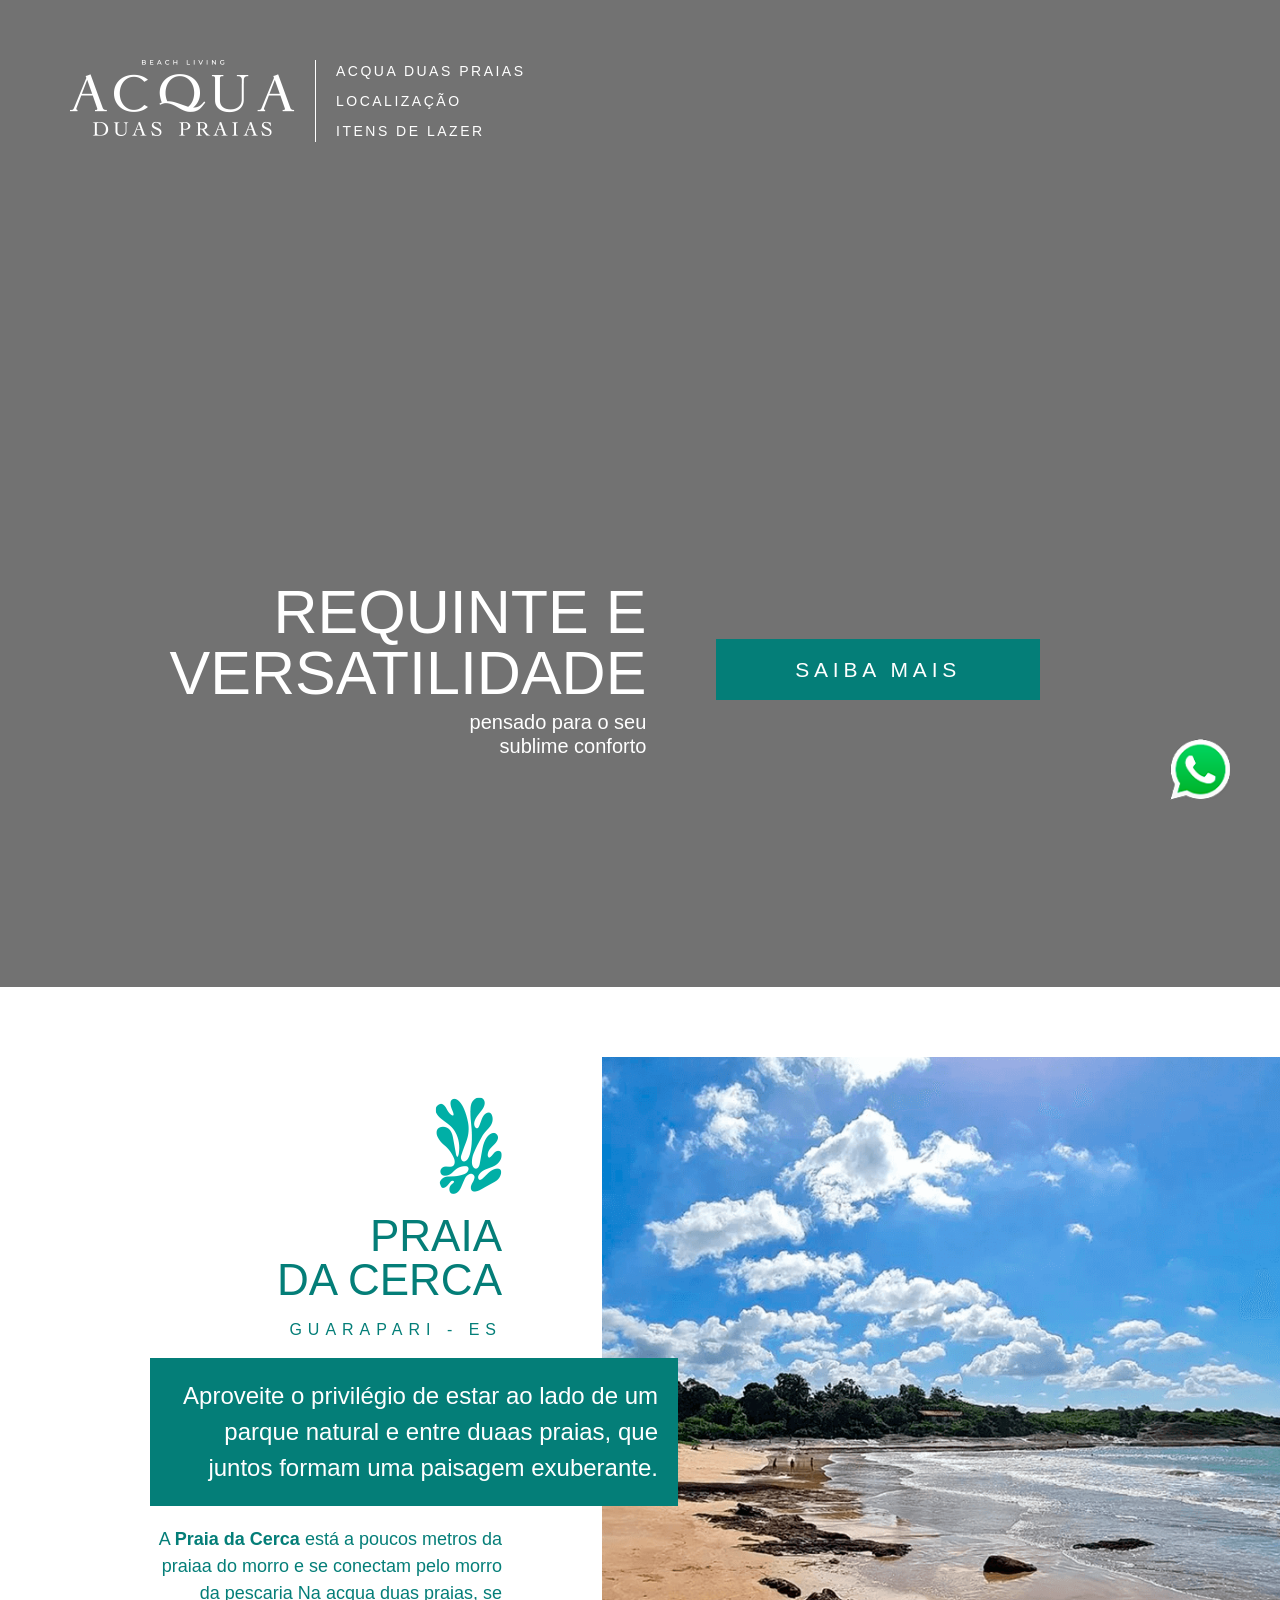
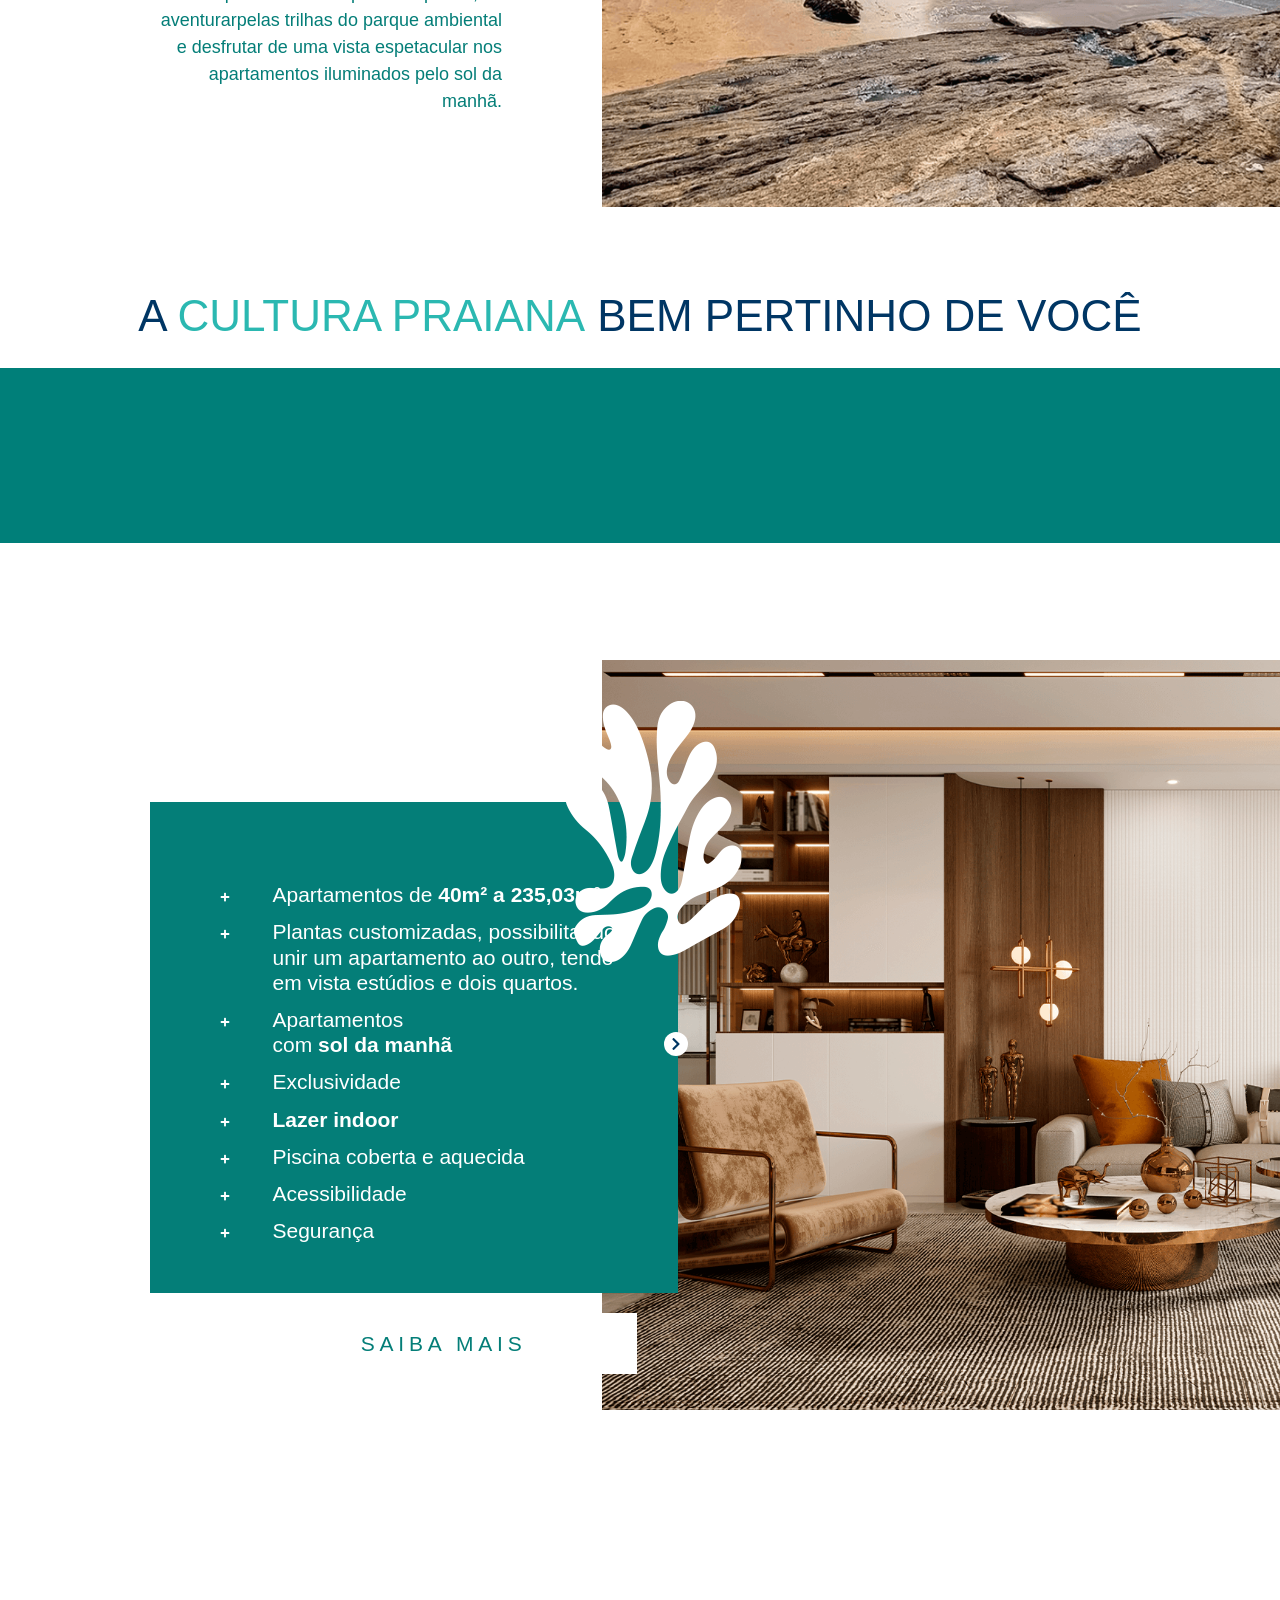
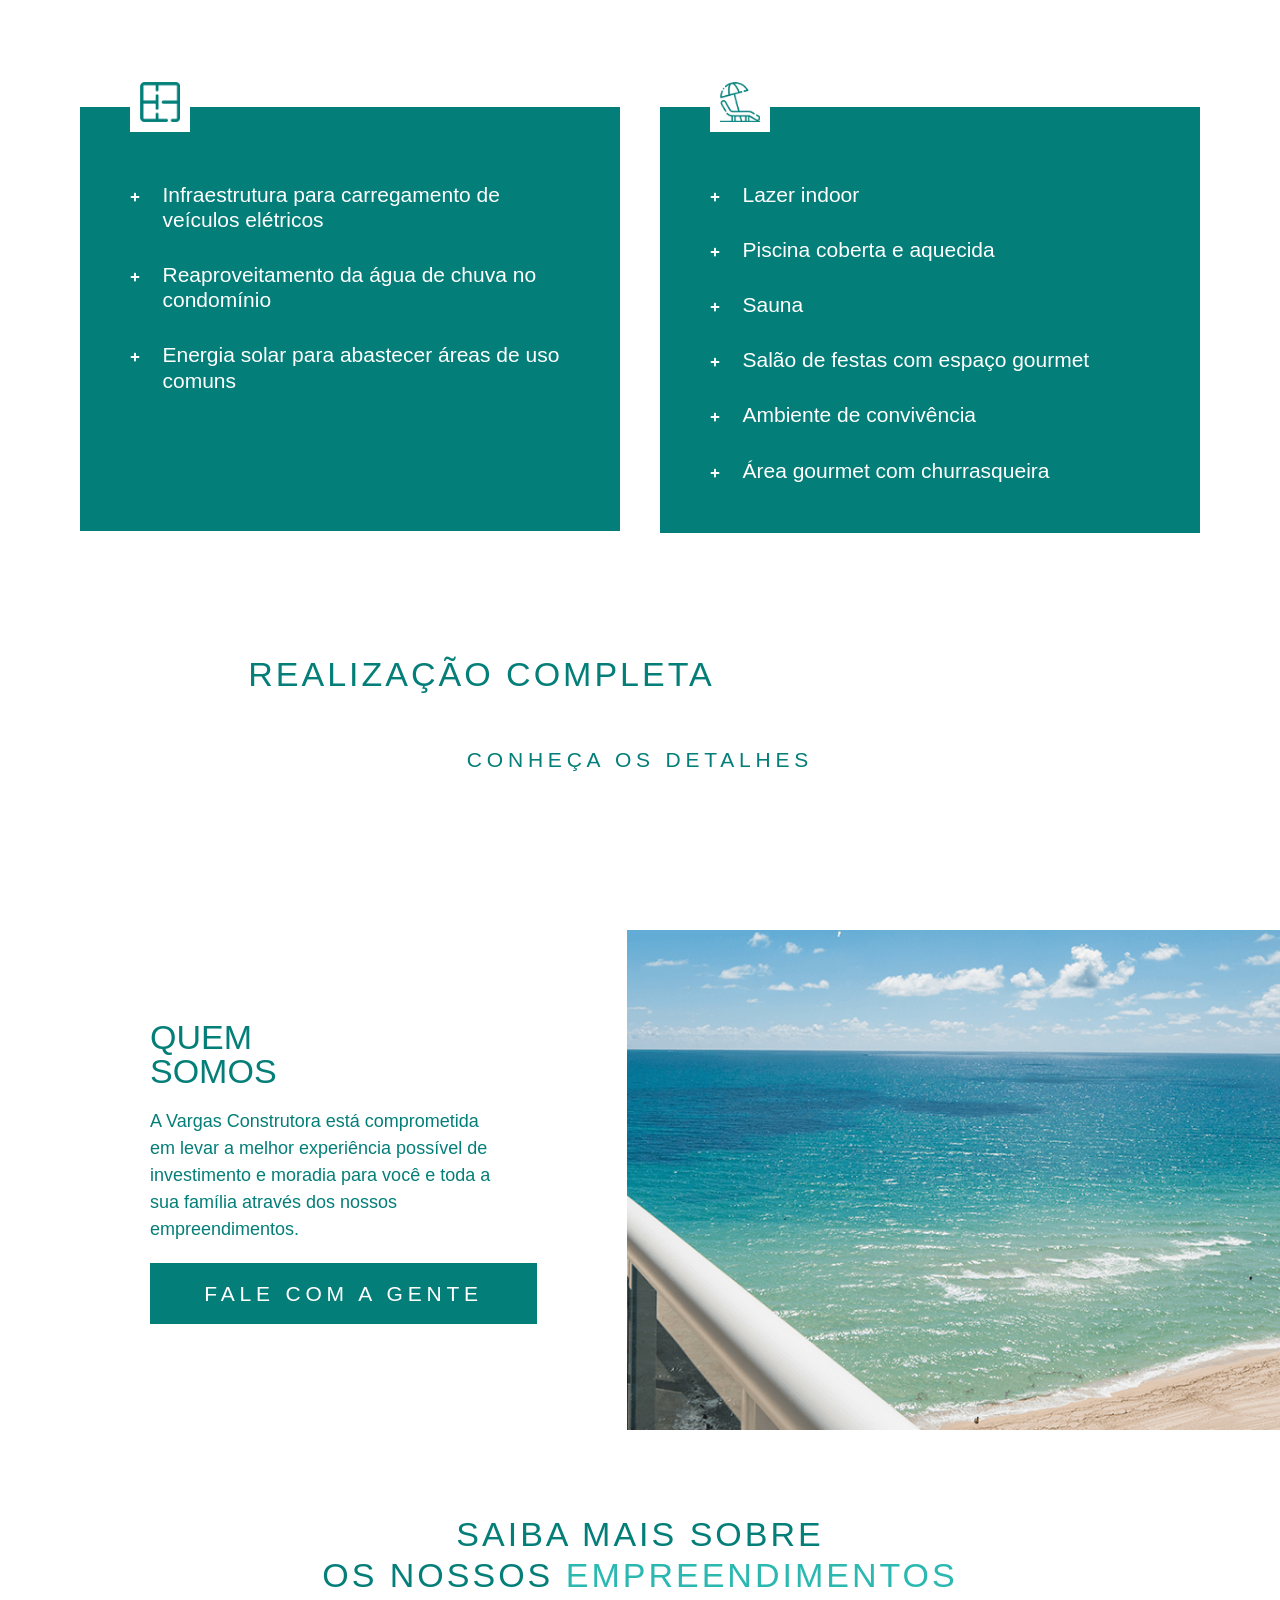
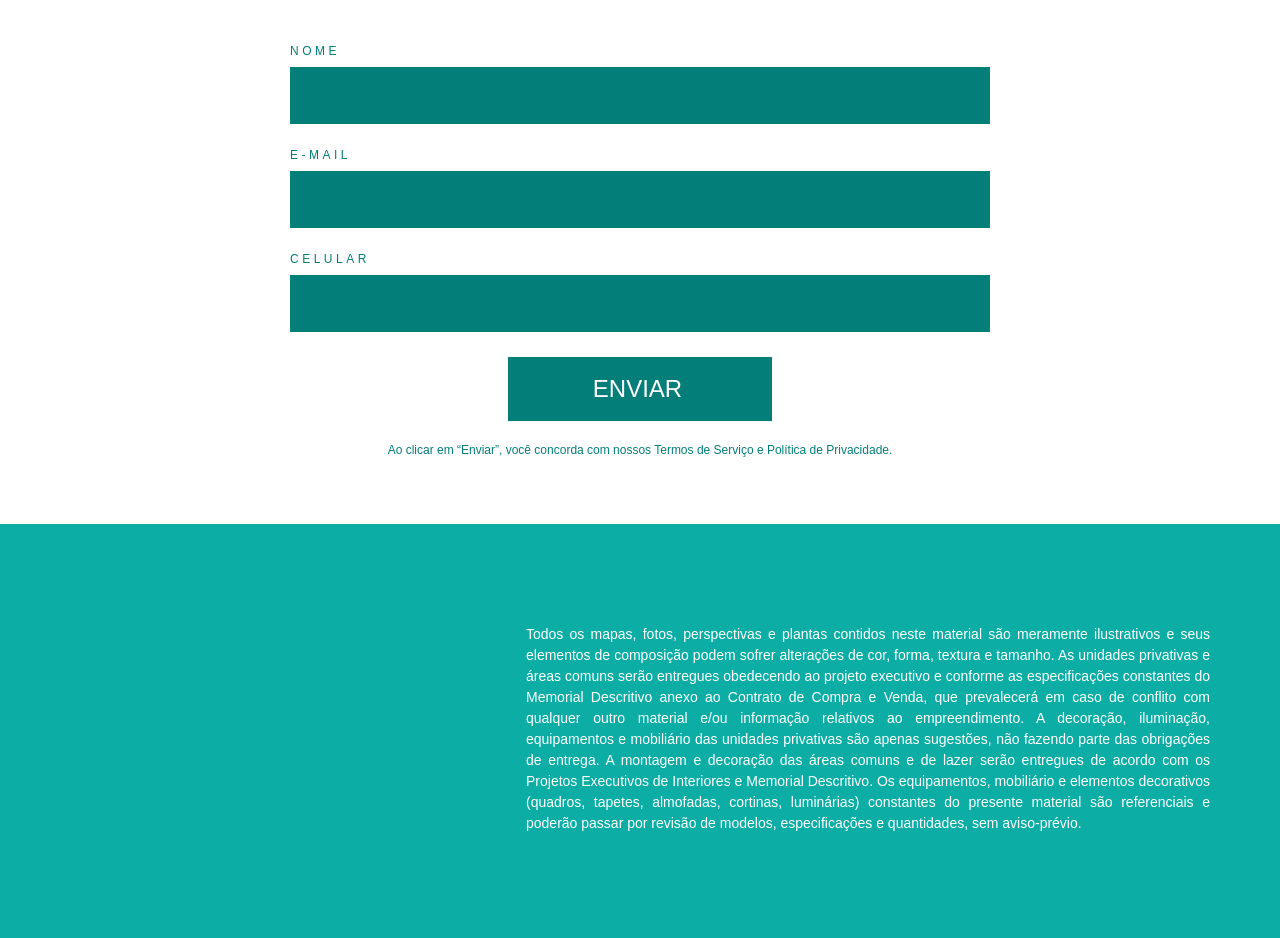
==== index.html @ 85581674 "feat: integração formulário com Google Sheets" ====
<!doctype html>
<html lang="pt-BR">
<head><meta charset="UTF-8"><script>if(navigator.userAgent.match(/MSIE|Internet Explorer/i)||navigator.userAgent.match(/Trident\/7\..*?rv:11/i)){var href=document.location.href;if(!href.match(/[?&]nowprocket/)){if(href.indexOf("?")==-1){if(href.indexOf("#")==-1){document.location.href=href+"?nowprocket=1"}else{document.location.href=href.replace("#","?nowprocket=1#")}}else{if(href.indexOf("#")==-1){document.location.href=href+"&nowprocket=1"}else{document.location.href=href.replace("#","&nowprocket=1#")}}}}</script><script>(()=>{class RocketLazyLoadScripts{constructor(){this.v="1.2.6",this.triggerEvents=["keydown","mousedown","mousemove","touchmove","touchstart","touchend","wheel"],this.userEventHandler=this.t.bind(this),this.touchStartHandler=this.i.bind(this),this.touchMoveHandler=this.o.bind(this),this.touchEndHandler=this.h.bind(this),this.clickHandler=this.u.bind(this),this.interceptedClicks=[],this.interceptedClickListeners=[],this.l(this),window.addEventListener("pageshow",(t=>{this.persisted=t.persisted,this.everythingLoaded&&this.m()})),this.CSPIssue=sessionStorage.getItem("rocketCSPIssue"),document.addEventListener("securitypolicyviolation",(t=>{this.CSPIssue||"script-src-elem"!==t.violatedDirective||"data"!==t.blockedURI||(this.CSPIssue=!0,sessionStorage.setItem("rocketCSPIssue",!0))})),document.addEventListener("DOMContentLoaded",(()=>{this.k()})),this.delayedScripts={normal:[],async:[],defer:[]},this.trash=[],this.allJQueries=[]}p(t){document.hidden?t.t():(this.triggerEvents.forEach((e=>window.addEventListener(e,t.userEventHandler,{passive:!0}))),window.addEventListener("touchstart",t.touchStartHandler,{passive:!0}),window.addEventListener("mousedown",t.touchStartHandler),document.addEventListener("visibilitychange",t.userEventHandler))}_(){this.triggerEvents.forEach((t=>window.removeEventListener(t,this.userEventHandler,{passive:!0}))),document.removeEventListener("visibilitychange",this.userEventHandler)}i(t){"HTML"!==t.target.tagName&&(window.addEventListener("touchend",this.touchEndHandler),window.addEventListener("mouseup",this.touchEndHandler),window.addEventListener("touchmove",this.touchMoveHandler,{passive:!0}),window.addEventListener("mousemove",this.touchMoveHandler),t.target.addEventListener("click",this.clickHandler),this.L(t.target,!0),this.S(t.target,"onclick","rocket-onclick"),this.C())}o(t){window.removeEventListener("touchend",this.touchEndHandler),window.removeEventListener("mouseup",this.touchEndHandler),window.removeEventListener("touchmove",this.touchMoveHandler,{passive:!0}),window.removeEventListener("mousemove",this.touchMoveHandler),t.target.removeEventListener("click",this.clickHandler),this.L(t.target,!1),this.S(t.target,"rocket-onclick","onclick"),this.M()}h(){window.removeEventListener("touchend",this.touchEndHandler),window.removeEventListener("mouseup",this.touchEndHandler),window.removeEventListener("touchmove",this.touchMoveHandler,{passive:!0}),window.removeEventListener("mousemove",this.touchMoveHandler)}u(t){t.target.removeEventListener("click",this.clickHandler),this.L(t.target,!1),this.S(t.target,"rocket-onclick","onclick"),this.interceptedClicks.push(t),t.preventDefault(),t.stopPropagation(),t.stopImmediatePropagation(),this.M()}O(){window.removeEventListener("touchstart",this.touchStartHandler,{passive:!0}),window.removeEventListener("mousedown",this.touchStartHandler),this.interceptedClicks.forEach((t=>{t.target.dispatchEvent(new MouseEvent("click",{view:t.view,bubbles:!0,cancelable:!0}))}))}l(t){EventTarget.prototype.addEventListenerWPRocketBase=EventTarget.prototype.addEventListener,EventTarget.prototype.addEventListener=function(e,i,o){"click"!==e||t.windowLoaded||i===t.clickHandler||t.interceptedClickListeners.push({target:this,func:i,options:o}),(this||window).addEventListenerWPRocketBase(e,i,o)}}L(t,e){this.interceptedClickListeners.forEach((i=>{i.target===t&&(e?t.removeEventListener("click",i.func,i.options):t.addEventListener("click",i.func,i.options))})),t.parentNode!==document.documentElement&&this.L(t.parentNode,e)}D(){return new Promise((t=>{this.P?this.M=t:t()}))}C(){this.P=!0}M(){this.P=!1}S(t,e,i){t.hasAttribute&&t.hasAttribute(e)&&(event.target.setAttribute(i,event.target.getAttribute(e)),event.target.removeAttribute(e))}t(){this._(this),"loading"===document.readyState?document.addEventListener("DOMContentLoaded",this.R.bind(this)):this.R()}k(){let t=[];document.querySelectorAll("script[type=rocketlazyloadscript][data-rocket-src]").forEach((e=>{let i=e.getAttribute("data-rocket-src");if(i&&!i.startsWith("data:")){0===i.indexOf("//")&&(i=location.protocol+i);try{const o=new URL(i).origin;o!==location.origin&&t.push({src:o,crossOrigin:e.crossOrigin||"module"===e.getAttribute("data-rocket-type")})}catch(t){}}})),t=[...new Map(t.map((t=>[JSON.stringify(t),t]))).values()],this.T(t,"preconnect")}async R(){this.lastBreath=Date.now(),this.j(this),this.F(this),this.I(),this.W(),this.q(),await this.A(this.delayedScripts.normal),await this.A(this.delayedScripts.defer),await this.A(this.delayedScripts.async);try{await this.U(),await this.H(this),await this.J()}catch(t){console.error(t)}window.dispatchEvent(new Event("rocket-allScriptsLoaded")),this.everythingLoaded=!0,this.D().then((()=>{this.O()})),this.N()}W(){document.querySelectorAll("script[type=rocketlazyloadscript]").forEach((t=>{t.hasAttribute("data-rocket-src")?t.hasAttribute("async")&&!1!==t.async?this.delayedScripts.async.push(t):t.hasAttribute("defer")&&!1!==t.defer||"module"===t.getAttribute("data-rocket-type")?this.delayedScripts.defer.push(t):this.delayedScripts.normal.push(t):this.delayedScripts.normal.push(t)}))}async B(t){if(await this.G(),!0!==t.noModule||!("noModule"in HTMLScriptElement.prototype))return new Promise((e=>{let i;function o(){(i||t).setAttribute("data-rocket-status","executed"),e()}try{if(navigator.userAgent.indexOf("Firefox/")>0||""===navigator.vendor||this.CSPIssue)i=document.createElement("script"),[...t.attributes].forEach((t=>{let e=t.nodeName;"type"!==e&&("data-rocket-type"===e&&(e="type"),"data-rocket-src"===e&&(e="src"),i.setAttribute(e,t.nodeValue))})),t.text&&(i.text=t.text),i.hasAttribute("src")?(i.addEventListener("load",o),i.addEventListener("error",(function(){i.setAttribute("data-rocket-status","failed-network"),e()})),setTimeout((()=>{i.isConnected||e()}),1)):(i.text=t.text,o()),t.parentNode.replaceChild(i,t);else{const i=t.getAttribute("data-rocket-type"),s=t.getAttribute("data-rocket-src");i?(t.type=i,t.removeAttribute("data-rocket-type")):t.removeAttribute("type"),t.addEventListener("load",o),t.addEventListener("error",(i=>{this.CSPIssue&&i.target.src.startsWith("data:")?(console.log("WPRocket: data-uri blocked by CSP -> fallback"),t.removeAttribute("src"),this.B(t).then(e)):(t.setAttribute("data-rocket-status","failed-network"),e())})),s?(t.removeAttribute("data-rocket-src"),t.src=s):t.src="data:text/javascript;base64,"+window.btoa(unescape(encodeURIComponent(t.text)))}}catch(i){t.setAttribute("data-rocket-status","failed-transform"),e()}}));t.setAttribute("data-rocket-status","skipped")}async A(t){const e=t.shift();return e&&e.isConnected?(await this.B(e),this.A(t)):Promise.resolve()}q(){this.T([...this.delayedScripts.normal,...this.delayedScripts.defer,...this.delayedScripts.async],"preload")}T(t,e){var i=document.createDocumentFragment();t.forEach((t=>{const o=t.getAttribute&&t.getAttribute("data-rocket-src")||t.src;if(o&&!o.startsWith("data:")){const s=document.createElement("link");s.href=o,s.rel=e,"preconnect"!==e&&(s.as="script"),t.getAttribute&&"module"===t.getAttribute("data-rocket-type")&&(s.crossOrigin=!0),t.crossOrigin&&(s.crossOrigin=t.crossOrigin),t.integrity&&(s.integrity=t.integrity),i.appendChild(s),this.trash.push(s)}})),document.head.appendChild(i)}j(t){let e={};function i(i,o){return e[o].eventsToRewrite.indexOf(i)>=0&&!t.everythingLoaded?"rocket-"+i:i}function o(t,o){!function(t){e[t]||(e[t]={originalFunctions:{add:t.addEventListener,remove:t.removeEventListener},eventsToRewrite:[]},t.addEventListener=function(){arguments[0]=i(arguments[0],t),e[t].originalFunctions.add.apply(t,arguments)},t.removeEventListener=function(){arguments[0]=i(arguments[0],t),e[t].originalFunctions.remove.apply(t,arguments)})}(t),e[t].eventsToRewrite.push(o)}function s(e,i){let o=e[i];e[i]=null,Object.defineProperty(e,i,{get:()=>o||function(){},set(s){t.everythingLoaded?o=s:e["rocket"+i]=o=s}})}o(document,"DOMContentLoaded"),o(window,"DOMContentLoaded"),o(window,"load"),o(window,"pageshow"),o(document,"readystatechange"),s(document,"onreadystatechange"),s(window,"onload"),s(window,"onpageshow");try{Object.defineProperty(document,"readyState",{get:()=>t.rocketReadyState,set(e){t.rocketReadyState=e},configurable:!0}),document.readyState="loading"}catch(t){console.log("WPRocket DJE readyState conflict, bypassing")}}F(t){let e;function i(e){return t.everythingLoaded?e:e.split(" ").map((t=>"load"===t||0===t.indexOf("load.")?"rocket-jquery-load":t)).join(" ")}function o(o){function s(t){const e=o.fn[t];o.fn[t]=o.fn.init.prototype[t]=function(){return this[0]===window&&("string"==typeof arguments[0]||arguments[0]instanceof String?arguments[0]=i(arguments[0]):"object"==typeof arguments[0]&&Object.keys(arguments[0]).forEach((t=>{const e=arguments[0][t];delete arguments[0][t],arguments[0][i(t)]=e}))),e.apply(this,arguments),this}}o&&o.fn&&!t.allJQueries.includes(o)&&(o.fn.ready=o.fn.init.prototype.ready=function(e){return t.domReadyFired?e.bind(document)(o):document.addEventListener("rocket-DOMContentLoaded",(()=>e.bind(document)(o))),o([])},s("on"),s("one"),t.allJQueries.push(o)),e=o}o(window.jQuery),Object.defineProperty(window,"jQuery",{get:()=>e,set(t){o(t)}})}async H(t){const e=document.querySelector("script[data-webpack]");e&&(await async function(){return new Promise((t=>{e.addEventListener("load",t),e.addEventListener("error",t)}))}(),await t.K(),await t.H(t))}async U(){this.domReadyFired=!0;try{document.readyState="interactive"}catch(t){}await this.G(),document.dispatchEvent(new Event("rocket-readystatechange")),await this.G(),document.rocketonreadystatechange&&document.rocketonreadystatechange(),await this.G(),document.dispatchEvent(new Event("rocket-DOMContentLoaded")),await this.G(),window.dispatchEvent(new Event("rocket-DOMContentLoaded"))}async J(){try{document.readyState="complete"}catch(t){}await this.G(),document.dispatchEvent(new Event("rocket-readystatechange")),await this.G(),document.rocketonreadystatechange&&document.rocketonreadystatechange(),await this.G(),window.dispatchEvent(new Event("rocket-load")),await this.G(),window.rocketonload&&window.rocketonload(),await this.G(),this.allJQueries.forEach((t=>t(window).trigger("rocket-jquery-load"))),await this.G();const t=new Event("rocket-pageshow");t.persisted=this.persisted,window.dispatchEvent(t),await this.G(),window.rocketonpageshow&&window.rocketonpageshow({persisted:this.persisted}),this.windowLoaded=!0}m(){document.onreadystatechange&&document.onreadystatechange(),window.onload&&window.onload(),window.onpageshow&&window.onpageshow({persisted:this.persisted})}I(){const t=new Map;document.write=document.writeln=function(e){const i=document.currentScript;i||console.error("WPRocket unable to document.write this: "+e);const o=document.createRange(),s=i.parentElement;let n=t.get(i);void 0===n&&(n=i.nextSibling,t.set(i,n));const c=document.createDocumentFragment();o.setStart(c,0),c.appendChild(o.createContextualFragment(e)),s.insertBefore(c,n)}}async G(){Date.now()-this.lastBreath>45&&(await this.K(),this.lastBreath=Date.now())}async K(){return document.hidden?new Promise((t=>setTimeout(t))):new Promise((t=>requestAnimationFrame(t)))}N(){this.trash.forEach((t=>t.remove()))}static run(){const t=new RocketLazyLoadScripts;t.p(t)}}RocketLazyLoadScripts.run()})();</script>
	
	<meta name="viewport" content="width=device-width, initial-scale=1">
	<link rel="profile" href="https://gmpg.org/xfn/11">
	<meta name='robots' content='index, follow, max-image-preview:large, max-snippet:-1, max-video-preview:-1' />
	<style>img:is([sizes="auto" i], [sizes^="auto," i]) { contain-intrinsic-size: 3000px 1500px }</style>
	
	<!-- This site is optimized with the Yoast SEO plugin v27.5 - https://yoast.com/product/yoast-seo-wordpress/ -->
	<title>Apartamentos na Praia da Cerca – Guarapari</title>
	<meta name="description" content="Conheça o Acqua Duas Praias, empreendimento da Vargas Construtora na Praia da Cerca, Guarapari. Apartamentos de 40m² a 235m² com piscina coberta, lazer completo e vista para o mar." />
	<link rel="canonical" href="acqua-duas-praias/index.html" />
	<meta property="og:locale" content="pt_BR" />
	<meta property="og:type" content="website" />
	<meta property="og:title" content="Apartamentos na Praia da Cerca – Guarapari" />
	<meta property="og:description" content="Conheça o Acqua Duas Praias, empreendimento da Vargas Construtora na Praia da Cerca, Guarapari. Apartamentos de 40m² a 235m² com piscina coberta, lazer completo e vista para o mar." />
	<meta property="og:url" content="https://acquaduaspraias.com.br/" />
	<meta property="og:site_name" content="Acqua Duas Praias - Vargas Construtora" />
	<meta property="article:modified_time" content="2026-05-11T17:59:58+00:00" />
	<meta property="og:image" content="https://acquaduaspraias.com.br/wp-content/uploads/2025/03/AdobeStock_894592991-1.png" />
	<meta property="og:image:width" content="1920" />
	<meta property="og:image:height" content="1044" />
	<meta property="og:image:type" content="image/png" />
	<meta name="twitter:card" content="summary_large_image" />
	<script type="application/ld+json" class="yoast-schema-graph">{"@context":"https:\/\/schema.org","@graph":[{"@type":"WebPage","@id":"https:\/\/acquaduaspraias.com.br\/","url":"https:\/\/acquaduaspraias.com.br\/","name":"Apartamentos na Praia da Cerca – Guarapari","isPartOf":{"@id":"https:\/\/acquaduaspraias.com.br\/#website"},"about":{"@id":"https:\/\/acquaduaspraias.com.br\/#organization"},"primaryImageOfPage":{"@id":"https:\/\/acquaduaspraias.com.br\/#primaryimage"},"image":{"@id":"https:\/\/acquaduaspraias.com.br\/#primaryimage"},"thumbnailUrl":"https:\/\/acquaduaspraias.com.br\/wp-content\/uploads\/2025\/03\/AdobeStock_894592991-1.png","datePublished":"2025-03-25T18:24:10+00:00","dateModified":"2026-05-11T17:59:58+00:00","description":"Conheça o Acqua Duas Praias, empreendimento da Vargas Construtora na Praia da Cerca, Guarapari. Apartamentos de 40m² a 235m² com piscina coberta, lazer completo e vista para o mar.","breadcrumb":{"@id":"https:\/\/acquaduaspraias.com.br\/#breadcrumb"},"inLanguage":"pt-BR","potentialAction":[{"@type":"ReadAction","target":["https:\/\/acquaduaspraias.com.br\/"]}]},{"@type":"ImageObject","inLanguage":"pt-BR","@id":"https:\/\/acquaduaspraias.com.br\/#primaryimage","url":"https:\/\/acquaduaspraias.com.br\/wp-content\/uploads\/2025\/03\/AdobeStock_894592991-1.png","contentUrl":"https:\/\/acquaduaspraias.com.br\/wp-content\/uploads\/2025\/03\/AdobeStock_894592991-1.png","width":1920,"height":1044},{"@type":"BreadcrumbList","@id":"https:\/\/acquaduaspraias.com.br\/#breadcrumb","itemListElement":[{"@type":"ListItem","position":1,"name":"Home"}]},{"@type":"WebSite","@id":"https:\/\/acquaduaspraias.com.br\/#website","url":"https:\/\/acquaduaspraias.com.br\/","name":"Apartamentos na Praia da Cerca – Guarapari","description":"Conheça o Acqua Duas Praias, empreendimento da Vargas Construtora na Praia da Cerca, Guarapari. Apartamentos de 40m² a 235m² com piscina coberta, lazer completo e vista para o mar.","publisher":{"@id":"https:\/\/acquaduaspraias.com.br\/#organization"},"potentialAction":[{"@type":"SearchAction","target":{"@type":"EntryPoint","urlTemplate":"https:\/\/acquaduaspraias.com.br\/?s={search_term_string}"},"query-input":{"@type":"PropertyValueSpecification","valueRequired":true,"valueName":"search_term_string"}}],"inLanguage":"pt-BR"},{"@type":"Organization","@id":"https:\/\/acquaduaspraias.com.br\/#organization","name":"Apartamentos na Praia da Cerca – Guarapari","url":"https:\/\/acquaduaspraias.com.br\/","logo":{"@type":"ImageObject","inLanguage":"pt-BR","@id":"https:\/\/acquaduaspraias.com.br\/#\/schema\/logo\/image\/","url":"https:\/\/acquaduaspraias.com.br\/wp-content\/uploads\/2025\/03\/VARGAS-CONSTRUTORA-removebg-preview.png","contentUrl":"https:\/\/acquaduaspraias.com.br\/wp-content\/uploads\/2025\/03\/VARGAS-CONSTRUTORA-removebg-preview.png","width":150,"height":150,"caption":"Apartamentos na Praia da Cerca – Guarapari"},"image":{"@id":"https:\/\/acquaduaspraias.com.br\/#\/schema\/logo\/image\/"}}]}</script>
	<!-- / Yoast SEO plugin. -->


<script type="rocketlazyloadscript">
window._wpemojiSettings = {"baseUrl":"https:\/\/s.w.org\/images\/core\/emoji\/16.0.1\/72x72\/","ext":".png","svgUrl":"https:\/\/s.w.org\/images\/core\/emoji\/16.0.1\/svg\/","svgExt":".svg","source":{"concatemoji":"https:\/\/acquaduaspraias.com.br\/wp-includes\/js\/wp-emoji-release.min.js"}};
/*! This file is auto-generated */
!function(s,n){var o,i,e;function c(e){try{var t={supportTests:e,timestamp:(new Date).valueOf()};sessionStorage.setItem(o,JSON.stringify(t))}catch(e){}}function p(e,t,n){e.clearRect(0,0,e.canvas.width,e.canvas.height),e.fillText(t,0,0);var t=new Uint32Array(e.getImageData(0,0,e.canvas.width,e.canvas.height).data),a=(e.clearRect(0,0,e.canvas.width,e.canvas.height),e.fillText(n,0,0),new Uint32Array(e.getImageData(0,0,e.canvas.width,e.canvas.height).data));return t.every(function(e,t){return e===a[t]})}function u(e,t){e.clearRect(0,0,e.canvas.width,e.canvas.height),e.fillText(t,0,0);for(var n=e.getImageData(16,16,1,1),a=0;a<n.data.length;a++)if(0!==n.data[a])return!1;return!0}function f(e,t,n,a){switch(t){case"flag":return n(e,"\ud83c\udff3\ufe0f\u200d\u26a7\ufe0f","\ud83c\udff3\ufe0f\u200b\u26a7\ufe0f")?!1:!n(e,"\ud83c\udde8\ud83c\uddf6","\ud83c\udde8\u200b\ud83c\uddf6")&&!n(e,"\ud83c\udff4\udb40\udc67\udb40\udc62\udb40\udc65\udb40\udc6e\udb40\udc67\udb40\udc7f","\ud83c\udff4\u200b\udb40\udc67\u200b\udb40\udc62\u200b\udb40\udc65\u200b\udb40\udc6e\u200b\udb40\udc67\u200b\udb40\udc7f");case"emoji":return!a(e,"\ud83e\udedf")}return!1}function g(e,t,n,a){var r="undefined"!=typeof WorkerGlobalScope&&self instanceof WorkerGlobalScope?new OffscreenCanvas(300,150):s.createElement("canvas"),o=r.getContext("2d",{willReadFrequently:!0}),i=(o.textBaseline="top",o.font="600 32px Arial",{});return e.forEach(function(e){i[e]=t(o,e,n,a)}),i}function t(e){var t=s.createElement("script");t.src=e,t.defer=!0,s.head.appendChild(t)}"undefined"!=typeof Promise&&(o="wpEmojiSettingsSupports",i=["flag","emoji"],n.supports={everything:!0,everythingExceptFlag:!0},e=new Promise(function(e){s.addEventListener("DOMContentLoaded",e,{once:!0})}),new Promise(function(t){var n=function(){try{var e=JSON.parse(sessionStorage.getItem(o));if("object"==typeof e&&"number"==typeof e.timestamp&&(new Date).valueOf()<e.timestamp+604800&&"object"==typeof e.supportTests)return e.supportTests}catch(e){}return null}();if(!n){if("undefined"!=typeof Worker&&"undefined"!=typeof OffscreenCanvas&&"undefined"!=typeof URL&&URL.createObjectURL&&"undefined"!=typeof Blob)try{var e="postMessage("+g.toString()+"("+[JSON.stringify(i),f.toString(),p.toString(),u.toString()].join(",")+"));",a=new Blob([e],{type:"text/javascript"}),r=new Worker(URL.createObjectURL(a),{name:"wpTestEmojiSupports"});return void(r.onmessage=function(e){c(n=e.data),r.terminate(),t(n)})}catch(e){}c(n=g(i,f,p,u))}t(n)}).then(function(e){for(var t in e)n.supports[t]=e[t],n.supports.everything=n.supports.everything&&n.supports[t],"flag"!==t&&(n.supports.everythingExceptFlag=n.supports.everythingExceptFlag&&n.supports[t]);n.supports.everythingExceptFlag=n.supports.everythingExceptFlag&&!n.supports.flag,n.DOMReady=!1,n.readyCallback=function(){n.DOMReady=!0}}).then(function(){return e}).then(function(){var e;n.supports.everything||(n.readyCallback(),(e=n.source||{}).concatemoji?t(e.concatemoji):e.wpemoji&&e.twemoji&&(t(e.twemoji),t(e.wpemoji)))}))}((window,document),window._wpemojiSettings);
</script>
<style id='wp-emoji-styles-inline-css'>

	img.wp-smiley, img.emoji {
		display: inline !important;
		border: none !important;
		box-shadow: none !important;
		height: 1em !important;
		width: 1em !important;
		margin: 0 0.07em !important;
		vertical-align: -0.1em !important;
		background: none !important;
		padding: 0 !important;
	}
</style>
<link data-minify="1" rel='stylesheet' id='jet-engine-frontend-css' href='wp-content/cache/min/1/wp-content/plugins/jet-engine/assets/css/frontend.css' media='all' />
<style id='global-styles-inline-css'>
:root{--wp--preset--aspect-ratio--square: 1;--wp--preset--aspect-ratio--4-3: 4/3;--wp--preset--aspect-ratio--3-4: 3/4;--wp--preset--aspect-ratio--3-2: 3/2;--wp--preset--aspect-ratio--2-3: 2/3;--wp--preset--aspect-ratio--16-9: 16/9;--wp--preset--aspect-ratio--9-16: 9/16;--wp--preset--color--black: #000000;--wp--preset--color--cyan-bluish-gray: #abb8c3;--wp--preset--color--white: #ffffff;--wp--preset--color--pale-pink: #f78da7;--wp--preset--color--vivid-red: #cf2e2e;--wp--preset--color--luminous-vivid-orange: #ff6900;--wp--preset--color--luminous-vivid-amber: #fcb900;--wp--preset--color--light-green-cyan: #7bdcb5;--wp--preset--color--vivid-green-cyan: #00d084;--wp--preset--color--pale-cyan-blue: #8ed1fc;--wp--preset--color--vivid-cyan-blue: #0693e3;--wp--preset--color--vivid-purple: #9b51e0;--wp--preset--gradient--vivid-cyan-blue-to-vivid-purple: linear-gradient(135deg,rgba(6,147,227,1) 0%,rgb(155,81,224) 100%);--wp--preset--gradient--light-green-cyan-to-vivid-green-cyan: linear-gradient(135deg,rgb(122,220,180) 0%,rgb(0,208,130) 100%);--wp--preset--gradient--luminous-vivid-amber-to-luminous-vivid-orange: linear-gradient(135deg,rgba(252,185,0,1) 0%,rgba(255,105,0,1) 100%);--wp--preset--gradient--luminous-vivid-orange-to-vivid-red: linear-gradient(135deg,rgba(255,105,0,1) 0%,rgb(207,46,46) 100%);--wp--preset--gradient--very-light-gray-to-cyan-bluish-gray: linear-gradient(135deg,rgb(238,238,238) 0%,rgb(169,184,195) 100%);--wp--preset--gradient--cool-to-warm-spectrum: linear-gradient(135deg,rgb(74,234,220) 0%,rgb(151,120,209) 20%,rgb(207,42,186) 40%,rgb(238,44,130) 60%,rgb(251,105,98) 80%,rgb(254,248,76) 100%);--wp--preset--gradient--blush-light-purple: linear-gradient(135deg,rgb(255,206,236) 0%,rgb(152,150,240) 100%);--wp--preset--gradient--blush-bordeaux: linear-gradient(135deg,rgb(254,205,165) 0%,rgb(254,45,45) 50%,rgb(107,0,62) 100%);--wp--preset--gradient--luminous-dusk: linear-gradient(135deg,rgb(255,203,112) 0%,rgb(199,81,192) 50%,rgb(65,88,208) 100%);--wp--preset--gradient--pale-ocean: linear-gradient(135deg,rgb(255,245,203) 0%,rgb(182,227,212) 50%,rgb(51,167,181) 100%);--wp--preset--gradient--electric-grass: linear-gradient(135deg,rgb(202,248,128) 0%,rgb(113,206,126) 100%);--wp--preset--gradient--midnight: linear-gradient(135deg,rgb(2,3,129) 0%,rgb(40,116,252) 100%);--wp--preset--font-size--small: 13px;--wp--preset--font-size--medium: 20px;--wp--preset--font-size--large: 36px;--wp--preset--font-size--x-large: 42px;--wp--preset--spacing--20: 0.44rem;--wp--preset--spacing--30: 0.67rem;--wp--preset--spacing--40: 1rem;--wp--preset--spacing--50: 1.5rem;--wp--preset--spacing--60: 2.25rem;--wp--preset--spacing--70: 3.38rem;--wp--preset--spacing--80: 5.06rem;--wp--preset--shadow--natural: 6px 6px 9px rgba(0, 0, 0, 0.2);--wp--preset--shadow--deep: 12px 12px 50px rgba(0, 0, 0, 0.4);--wp--preset--shadow--sharp: 6px 6px 0px rgba(0, 0, 0, 0.2);--wp--preset--shadow--outlined: 6px 6px 0px -3px rgba(255, 255, 255, 1), 6px 6px rgba(0, 0, 0, 1);--wp--preset--shadow--crisp: 6px 6px 0px rgba(0, 0, 0, 1);}:root { --wp--style--global--content-size: 800px;--wp--style--global--wide-size: 1200px; }:where(body) { margin: 0; }.wp-site-blocks > .alignleft { float: left; margin-right: 2em; }.wp-site-blocks > .alignright { float: right; margin-left: 2em; }.wp-site-blocks > .aligncenter { justify-content: center; margin-left: auto; margin-right: auto; }:where(.wp-site-blocks) > * { margin-block-start: 24px; margin-block-end: 0; }:where(.wp-site-blocks) > :first-child { margin-block-start: 0; }:where(.wp-site-blocks) > :last-child { margin-block-end: 0; }:root { --wp--style--block-gap: 24px; }:root :where(.is-layout-flow) > :first-child{margin-block-start: 0;}:root :where(.is-layout-flow) > :last-child{margin-block-end: 0;}:root :where(.is-layout-flow) > *{margin-block-start: 24px;margin-block-end: 0;}:root :where(.is-layout-constrained) > :first-child{margin-block-start: 0;}:root :where(.is-layout-constrained) > :last-child{margin-block-end: 0;}:root :where(.is-layout-constrained) > *{margin-block-start: 24px;margin-block-end: 0;}:root :where(.is-layout-flex){gap: 24px;}:root :where(.is-layout-grid){gap: 24px;}.is-layout-flow > .alignleft{float: left;margin-inline-start: 0;margin-inline-end: 2em;}.is-layout-flow > .alignright{float: right;margin-inline-start: 2em;margin-inline-end: 0;}.is-layout-flow > .aligncenter{margin-left: auto !important;margin-right: auto !important;}.is-layout-constrained > .alignleft{float: left;margin-inline-start: 0;margin-inline-end: 2em;}.is-layout-constrained > .alignright{float: right;margin-inline-start: 2em;margin-inline-end: 0;}.is-layout-constrained > .aligncenter{margin-left: auto !important;margin-right: auto !important;}.is-layout-constrained > :where(:not(.alignleft):not(.alignright):not(.alignfull)){max-width: var(--wp--style--global--content-size);margin-left: auto !important;margin-right: auto !important;}.is-layout-constrained > .alignwide{max-width: var(--wp--style--global--wide-size);}body .is-layout-flex{display: flex;}.is-layout-flex{flex-wrap: wrap;align-items: center;}.is-layout-flex > :is(*, div){margin: 0;}body .is-layout-grid{display: grid;}.is-layout-grid > :is(*, div){margin: 0;}body{padding-top: 0px;padding-right: 0px;padding-bottom: 0px;padding-left: 0px;}a:where(:not(.wp-element-button)){text-decoration: underline;}:root :where(.wp-element-button, .wp-block-button__link){background-color: #32373c;border-width: 0;color: #fff;font-family: inherit;font-size: inherit;line-height: inherit;padding: calc(0.667em + 2px) calc(1.333em + 2px);text-decoration: none;}.has-black-color{color: var(--wp--preset--color--black) !important;}.has-cyan-bluish-gray-color{color: var(--wp--preset--color--cyan-bluish-gray) !important;}.has-white-color{color: var(--wp--preset--color--white) !important;}.has-pale-pink-color{color: var(--wp--preset--color--pale-pink) !important;}.has-vivid-red-color{color: var(--wp--preset--color--vivid-red) !important;}.has-luminous-vivid-orange-color{color: var(--wp--preset--color--luminous-vivid-orange) !important;}.has-luminous-vivid-amber-color{color: var(--wp--preset--color--luminous-vivid-amber) !important;}.has-light-green-cyan-color{color: var(--wp--preset--color--light-green-cyan) !important;}.has-vivid-green-cyan-color{color: var(--wp--preset--color--vivid-green-cyan) !important;}.has-pale-cyan-blue-color{color: var(--wp--preset--color--pale-cyan-blue) !important;}.has-vivid-cyan-blue-color{color: var(--wp--preset--color--vivid-cyan-blue) !important;}.has-vivid-purple-color{color: var(--wp--preset--color--vivid-purple) !important;}.has-black-background-color{background-color: var(--wp--preset--color--black) !important;}.has-cyan-bluish-gray-background-color{background-color: var(--wp--preset--color--cyan-bluish-gray) !important;}.has-white-background-color{background-color: var(--wp--preset--color--white) !important;}.has-pale-pink-background-color{background-color: var(--wp--preset--color--pale-pink) !important;}.has-vivid-red-background-color{background-color: var(--wp--preset--color--vivid-red) !important;}.has-luminous-vivid-orange-background-color{background-color: var(--wp--preset--color--luminous-vivid-orange) !important;}.has-luminous-vivid-amber-background-color{background-color: var(--wp--preset--color--luminous-vivid-amber) !important;}.has-light-green-cyan-background-color{background-color: var(--wp--preset--color--light-green-cyan) !important;}.has-vivid-green-cyan-background-color{background-color: var(--wp--preset--color--vivid-green-cyan) !important;}.has-pale-cyan-blue-background-color{background-color: var(--wp--preset--color--pale-cyan-blue) !important;}.has-vivid-cyan-blue-background-color{background-color: var(--wp--preset--color--vivid-cyan-blue) !important;}.has-vivid-purple-background-color{background-color: var(--wp--preset--color--vivid-purple) !important;}.has-black-border-color{border-color: var(--wp--preset--color--black) !important;}.has-cyan-bluish-gray-border-color{border-color: var(--wp--preset--color--cyan-bluish-gray) !important;}.has-white-border-color{border-color: var(--wp--preset--color--white) !important;}.has-pale-pink-border-color{border-color: var(--wp--preset--color--pale-pink) !important;}.has-vivid-red-border-color{border-color: var(--wp--preset--color--vivid-red) !important;}.has-luminous-vivid-orange-border-color{border-color: var(--wp--preset--color--luminous-vivid-orange) !important;}.has-luminous-vivid-amber-border-color{border-color: var(--wp--preset--color--luminous-vivid-amber) !important;}.has-light-green-cyan-border-color{border-color: var(--wp--preset--color--light-green-cyan) !important;}.has-vivid-green-cyan-border-color{border-color: var(--wp--preset--color--vivid-green-cyan) !important;}.has-pale-cyan-blue-border-color{border-color: var(--wp--preset--color--pale-cyan-blue) !important;}.has-vivid-cyan-blue-border-color{border-color: var(--wp--preset--color--vivid-cyan-blue) !important;}.has-vivid-purple-border-color{border-color: var(--wp--preset--color--vivid-purple) !important;}.has-vivid-cyan-blue-to-vivid-purple-gradient-background{background: var(--wp--preset--gradient--vivid-cyan-blue-to-vivid-purple) !important;}.has-light-green-cyan-to-vivid-green-cyan-gradient-background{background: var(--wp--preset--gradient--light-green-cyan-to-vivid-green-cyan) !important;}.has-luminous-vivid-amber-to-luminous-vivid-orange-gradient-background{background: var(--wp--preset--gradient--luminous-vivid-amber-to-luminous-vivid-orange) !important;}.has-luminous-vivid-orange-to-vivid-red-gradient-background{background: var(--wp--preset--gradient--luminous-vivid-orange-to-vivid-red) !important;}.has-very-light-gray-to-cyan-bluish-gray-gradient-background{background: var(--wp--preset--gradient--very-light-gray-to-cyan-bluish-gray) !important;}.has-cool-to-warm-spectrum-gradient-background{background: var(--wp--preset--gradient--cool-to-warm-spectrum) !important;}.has-blush-light-purple-gradient-background{background: var(--wp--preset--gradient--blush-light-purple) !important;}.has-blush-bordeaux-gradient-background{background: var(--wp--preset--gradient--blush-bordeaux) !important;}.has-luminous-dusk-gradient-background{background: var(--wp--preset--gradient--luminous-dusk) !important;}.has-pale-ocean-gradient-background{background: var(--wp--preset--gradient--pale-ocean) !important;}.has-electric-grass-gradient-background{background: var(--wp--preset--gradient--electric-grass) !important;}.has-midnight-gradient-background{background: var(--wp--preset--gradient--midnight) !important;}.has-small-font-size{font-size: var(--wp--preset--font-size--small) !important;}.has-medium-font-size{font-size: var(--wp--preset--font-size--medium) !important;}.has-large-font-size{font-size: var(--wp--preset--font-size--large) !important;}.has-x-large-font-size{font-size: var(--wp--preset--font-size--x-large) !important;}
:root :where(.wp-block-pullquote){font-size: 1.5em;line-height: 1.6;}
</style>
<link rel='stylesheet' id='hello-elementor-css' href='wp-content/themes/hello-elementor/style.min.css' media='all' />
<link rel='stylesheet' id='hello-elementor-theme-style-css' href='wp-content/themes/hello-elementor/theme.min.css' media='all' />
<link rel='stylesheet' id='hello-elementor-header-footer-css' href='wp-content/themes/hello-elementor/header-footer.min.css' media='all' />
<link rel='stylesheet' id='elementor-frontend-css' href='wp-content/plugins/elementor/assets/css/frontend.min.css' media='all' />
<link rel='stylesheet' id='elementor-post-11-css' href='wp-content/uploads/elementor/css/post-11.css' media='all' />
<link data-minify="1" rel='stylesheet' id='font-awesome-5-all-css' href='wp-content/cache/min/1/wp-content/plugins/elementor/assets/lib/font-awesome/css/all.min.css' media='all' />
<link rel='stylesheet' id='font-awesome-4-shim-css' href='wp-content/plugins/elementor/assets/lib/font-awesome/css/v4-shims.min.css' media='all' />
<link rel='stylesheet' id='widget-image-css' href='wp-content/plugins/elementor/assets/css/widget-image.min.css' media='all' />
<link rel='stylesheet' id='widget-nav-menu-css' href='wp-content/plugins/elementor-pro/assets/css/widget-nav-menu.min.css' media='all' />
<link rel='stylesheet' id='widget-heading-css' href='wp-content/plugins/elementor/assets/css/widget-heading.min.css' media='all' />
<link rel='stylesheet' id='widget-menu-anchor-css' href='wp-content/plugins/elementor/assets/css/widget-menu-anchor.min.css' media='all' />
<link data-minify="1" rel='stylesheet' id='swiper-css' href='wp-content/cache/min/1/wp-content/plugins/elementor/assets/lib/swiper/v8/css/swiper.min.css' media='all' />
<link rel='stylesheet' id='e-swiper-css' href='wp-content/plugins/elementor/assets/css/conditionals/e-swiper.min.css' media='all' />
<link rel='stylesheet' id='widget-image-carousel-css' href='wp-content/plugins/elementor/assets/css/widget-image-carousel.min.css' media='all' />
<link rel='stylesheet' id='widget-icon-list-css' href='wp-content/plugins/elementor/assets/css/widget-icon-list.min.css' media='all' />
<link rel='stylesheet' id='widget-form-css' href='wp-content/plugins/elementor-pro/assets/css/widget-form.min.css' media='all' />
<link rel='stylesheet' id='elementor-post-137-css' href='wp-content/cache/background-css/acquaduaspraias.com.br/wp-content/uploads/elementor/css/post-137.css' media='all' />
<link rel='stylesheet' id='elementor-post-12-css' href='wp-content/uploads/elementor/css/post-12.css' media='all' />
<link rel='stylesheet' id='elementor-post-97-css' href='wp-content/uploads/elementor/css/post-97.css' media='all' />
<style id='rocket-lazyload-inline-css'>
.rll-youtube-player{position:relative;padding-bottom:56.23%;height:0;overflow:hidden;max-width:100%;}.rll-youtube-player:focus-within{outline: 2px solid currentColor;outline-offset: 5px;}.rll-youtube-player iframe{position:absolute;top:0;left:0;width:100%;height:100%;z-index:100;background:0 0}.rll-youtube-player img{bottom:0;display:block;left:0;margin:auto;max-width:100%;width:100%;position:absolute;right:0;top:0;border:none;height:auto;-webkit-transition:.4s all;-moz-transition:.4s all;transition:.4s all}.rll-youtube-player img:hover{-webkit-filter:brightness(75%)}.rll-youtube-player .play{height:100%;width:100%;left:0;top:0;position:absolute;background:var(--wpr-bg-d74942a7-8733-42d6-a0dc-ad43f418de6b) no-repeat center;background-color: transparent !important;cursor:pointer;border:none;}.wp-embed-responsive .wp-has-aspect-ratio .rll-youtube-player{position:absolute;padding-bottom:0;width:100%;height:100%;top:0;bottom:0;left:0;right:0}
</style>
<link data-minify="1" rel='stylesheet' id='elementor-gf-local-montserrat-css' href='wp-content/cache/min/1/wp-content/uploads/elementor/google-fonts/css/montserrat.css' media='all' />
<script type="rocketlazyloadscript" data-rocket-src="https://acquaduaspraias.com.br/wp-content/plugins/elementor/assets/lib/font-awesome/js/v4-shims.min.js" id="font-awesome-4-shim-js" data-rocket-defer defer></script>
<script type="rocketlazyloadscript" data-rocket-src="https://acquaduaspraias.com.br/wp-includes/js/jquery/jquery.min.js" id="jquery-core-js" data-rocket-defer defer></script>
<script type="rocketlazyloadscript" data-rocket-src="https://acquaduaspraias.com.br/wp-includes/js/jquery/jquery-migrate.min.js" id="jquery-migrate-js" data-rocket-defer defer></script>
<meta name="generator" content="WordPress 6.8.6" />
<link rel='shortlink' href='acqua-duas-praias/index.html' />
<meta name="generator" content="Elementor 3.28.0; features: e_font_icon_svg, additional_custom_breakpoints, e_local_google_fonts, e_element_cache; settings: css_print_method-external, google_font-enabled, font_display-swap">
<!-- Google Tag Manager -->
<script type="rocketlazyloadscript">(function(w,d,s,l,i){w[l]=w[l]||[];w[l].push({'gtm.start':
new Date().getTime(),event:'gtm.js'});var f=d.getElementsByTagName(s)[0],
j=d.createElement(s),dl=l!='dataLayer'?'&l='+l:'';j.async=true;j.src=
'https://www.googletagmanager.com/gtm.js'+i+dl;f.parentNode.insertBefore(j,f);
})(window,document,'script','dataLayer','GTM-T4PXR8QW');</script>
<!-- End Google Tag Manager -->
			<style>
				.e-con.e-parent:nth-of-type(n+4):not(.e-lazyloaded):not(.e-no-lazyload),
				.e-con.e-parent:nth-of-type(n+4):not(.e-lazyloaded):not(.e-no-lazyload) * {
					background-image: none !important;
				}
				@media screen and (max-height: 1024px) {
					.e-con.e-parent:nth-of-type(n+3):not(.e-lazyloaded):not(.e-no-lazyload),
					.e-con.e-parent:nth-of-type(n+3):not(.e-lazyloaded):not(.e-no-lazyload) * {
						background-image: none !important;
					}
				}
				@media screen and (max-height: 640px) {
					.e-con.e-parent:nth-of-type(n+2):not(.e-lazyloaded):not(.e-no-lazyload),
					.e-con.e-parent:nth-of-type(n+2):not(.e-lazyloaded):not(.e-no-lazyload) * {
						background-image: none !important;
					}
				}
			</style>
			<link rel="icon" href="wp-content/uploads/2025/03/VARGAS-CONSTRUTORA-removebg-preview.png" sizes="32x32" />
<link rel="icon" href="wp-content/uploads/2025/03/VARGAS-CONSTRUTORA-removebg-preview.png" sizes="192x192" />
<link rel="apple-touch-icon" href="wp-content/uploads/2025/03/VARGAS-CONSTRUTORA-removebg-preview.png" />
<meta name="msapplication-TileImage" content="/wp-content/uploads/2025/03/VARGAS-CONSTRUTORA-removebg-preview.png" />
<noscript><style id="rocket-lazyload-nojs-css">.rll-youtube-player, [data-lazy-src]{display:none !important;}</style></noscript><style id="wpr-lazyload-bg-container"></style><style id="wpr-lazyload-bg-exclusion"></style>
<noscript>
<style id="wpr-lazyload-bg-nostyle">.elementor-137 .elementor-element.elementor-element-37bd7e8:not(.elementor-motion-effects-element-type-background), .elementor-137 .elementor-element.elementor-element-37bd7e8 > .elementor-motion-effects-container > .elementor-motion-effects-layer{--wpr-bg-1825527b-adaa-4e99-9410-6a5c1b1cf467: url('wp-content/uploads/2025/03/Bloco-01-1.png');}.elementor-137 .elementor-element.elementor-element-0d30a2d:not(.elementor-motion-effects-element-type-background), .elementor-137 .elementor-element.elementor-element-0d30a2d > .elementor-motion-effects-container > .elementor-motion-effects-layer{--wpr-bg-44bbb4b3-59b6-4b02-b294-a7060cfa0b4a: url('wp-content/uploads/2025/03/Bloco-02-copiar.png');}.elementor-137 .elementor-element.elementor-element-4d0edac:not(.elementor-motion-effects-element-type-background), .elementor-137 .elementor-element.elementor-element-4d0edac > .elementor-motion-effects-container > .elementor-motion-effects-layer{--wpr-bg-0089d103-131a-43ea-96c1-50beac5abdd9: url('wp-content/uploads/2025/03/Texto.png');}.elementor-137 .elementor-element.elementor-element-75f729d:not(.elementor-motion-effects-element-type-background), .elementor-137 .elementor-element.elementor-element-75f729d > .elementor-motion-effects-container > .elementor-motion-effects-layer{--wpr-bg-e26d62a7-00ec-4d73-a22d-6d9bd1698a67: url('wp-content/uploads/2025/03/Bloco-02-copiar.png');}.rll-youtube-player .play{--wpr-bg-d74942a7-8733-42d6-a0dc-ad43f418de6b: url('wp-content/plugins/wp-rocket/assets/img/youtube.png');}</style>
</noscript>
<script type="application/javascript">const rocket_pairs = [{"selector":".elementor-137 .elementor-element.elementor-element-37bd7e8:not(.elementor-motion-effects-element-type-background), .elementor-137 .elementor-element.elementor-element-37bd7e8 > .elementor-motion-effects-container > .elementor-motion-effects-layer","style":".elementor-137 .elementor-element.elementor-element-37bd7e8:not(.elementor-motion-effects-element-type-background), .elementor-137 .elementor-element.elementor-element-37bd7e8 > .elementor-motion-effects-container > .elementor-motion-effects-layer{--wpr-bg-1825527b-adaa-4e99-9410-6a5c1b1cf467: url('https:\/\/acquaduaspraias.com.br\/wp-content\/uploads\/2025\/03\/Bloco-01-1.png');}","hash":"1825527b-adaa-4e99-9410-6a5c1b1cf467","url":"https:\/\/acquaduaspraias.com.br\/wp-content\/uploads\/2025\/03\/Bloco-01-1.png"},{"selector":".elementor-137 .elementor-element.elementor-element-0d30a2d:not(.elementor-motion-effects-element-type-background), .elementor-137 .elementor-element.elementor-element-0d30a2d > .elementor-motion-effects-container > .elementor-motion-effects-layer","style":".elementor-137 .elementor-element.elementor-element-0d30a2d:not(.elementor-motion-effects-element-type-background), .elementor-137 .elementor-element.elementor-element-0d30a2d > .elementor-motion-effects-container > .elementor-motion-effects-layer{--wpr-bg-44bbb4b3-59b6-4b02-b294-a7060cfa0b4a: url('https:\/\/acquaduaspraias.com.br\/wp-content\/uploads\/2025\/03\/Bloco-02-copiar.png');}","hash":"44bbb4b3-59b6-4b02-b294-a7060cfa0b4a","url":"https:\/\/acquaduaspraias.com.br\/wp-content\/uploads\/2025\/03\/Bloco-02-copiar.png"},{"selector":".elementor-137 .elementor-element.elementor-element-4d0edac:not(.elementor-motion-effects-element-type-background), .elementor-137 .elementor-element.elementor-element-4d0edac > .elementor-motion-effects-container > .elementor-motion-effects-layer","style":".elementor-137 .elementor-element.elementor-element-4d0edac:not(.elementor-motion-effects-element-type-background), .elementor-137 .elementor-element.elementor-element-4d0edac > .elementor-motion-effects-container > .elementor-motion-effects-layer{--wpr-bg-0089d103-131a-43ea-96c1-50beac5abdd9: url('https:\/\/acquaduaspraias.com.br\/wp-content\/uploads\/2025\/03\/Texto.png');}","hash":"0089d103-131a-43ea-96c1-50beac5abdd9","url":"https:\/\/acquaduaspraias.com.br\/wp-content\/uploads\/2025\/03\/Texto.png"},{"selector":".elementor-137 .elementor-element.elementor-element-75f729d:not(.elementor-motion-effects-element-type-background), .elementor-137 .elementor-element.elementor-element-75f729d > .elementor-motion-effects-container > .elementor-motion-effects-layer","style":".elementor-137 .elementor-element.elementor-element-75f729d:not(.elementor-motion-effects-element-type-background), .elementor-137 .elementor-element.elementor-element-75f729d > .elementor-motion-effects-container > .elementor-motion-effects-layer{--wpr-bg-e26d62a7-00ec-4d73-a22d-6d9bd1698a67: url('https:\/\/acquaduaspraias.com.br\/wp-content\/uploads\/2025\/03\/Bloco-02-copiar.png');}","hash":"e26d62a7-00ec-4d73-a22d-6d9bd1698a67","url":"https:\/\/acquaduaspraias.com.br\/wp-content\/uploads\/2025\/03\/Bloco-02-copiar.png"},{"selector":".rll-youtube-player .play","style":".rll-youtube-player .play{--wpr-bg-d74942a7-8733-42d6-a0dc-ad43f418de6b: url('https:\/\/acquaduaspraias.com.br\/wp-content\/plugins\/wp-rocket\/assets\/img\/youtube.png');}","hash":"d74942a7-8733-42d6-a0dc-ad43f418de6b","url":"https:\/\/acquaduaspraias.com.br\/wp-content\/plugins\/wp-rocket\/assets\/img\/youtube.png"}]; const rocket_excluded_pairs = [];</script><meta name="generator" content="WP Rocket 3.17.3.1" data-wpr-features="wpr_lazyload_css_bg_img wpr_delay_js wpr_defer_js wpr_minify_js wpr_lazyload_images wpr_lazyload_iframes wpr_image_dimensions wpr_minify_css" /></head>
<body class="home wp-singular page-template-default page page-id-137 wp-custom-logo wp-embed-responsive wp-theme-hello-elementor theme-default elementor-default elementor-kit-11 elementor-page elementor-page-137">

<!-- Google Tag Manager (noscript) -->
<noscript><iframe src="https://www.googletagmanager.com/ns.html?id=GTM-T4PXR8QW"
height="0" width="0" style="display:none;visibility:hidden"></iframe></noscript>
<!-- End Google Tag Manager (noscript) -->

<a class="skip-link screen-reader-text" href="acqua-duas-praias/index.html#content">Ir para o conteúdo</a>


<main data-rocket-location-hash="c086bedde7f68eec68174d634678bd04" id="content" class="site-main post-137 page type-page status-publish has-post-thumbnail hentry">

	
	<div data-rocket-location-hash="81e96adccaf2ad7d0b52d1c2815c4b82" class="page-content">
				<div data-rocket-location-hash="722306ec75cf4ad7d7cb70c2cb6b9de9" data-elementor-type="wp-page" data-elementor-id="137" class="elementor elementor-137" data-elementor-post-type="page">
				<div class="elementor-element elementor-element-37bd7e8 e-flex e-con-boxed e-con e-parent" data-id="37bd7e8" data-element_type="container" data-settings="{&quot;background_background&quot;:&quot;classic&quot;}">
					<div class="e-con-inner">
		<div class="elementor-element elementor-element-6bd53cc e-con-full e-flex e-con e-child" data-id="6bd53cc" data-element_type="container">
				<div class="elementor-element elementor-element-dc0084f elementor-widget elementor-widget-image" data-id="dc0084f" data-element_type="widget" data-widget_type="image.default">
																<a href="acqua-duas-praias/index.html">
							<img decoding="async" width="225" height="76" src="data:image/svg+xml,%3Csvg%20xmlns='http://www.w3.org/2000/svg'%20viewBox='0%200%20225%2076'%3E%3C/svg%3E" class="attachment-large size-large wp-image-139" alt="" data-lazy-src="/wp-content/uploads/2025/03/Objeto-Inteligente-de-Vetor-4.png" /><noscript><img decoding="async" width="225" height="76" src="wp-content/uploads/2025/03/Objeto-Inteligente-de-Vetor-4.png" class="attachment-large size-large wp-image-139" alt="" /></noscript>								</a>
															</div>
				<div class="elementor-element elementor-element-57f59bb elementor-nav-menu--dropdown-none elementor-widget elementor-widget-nav-menu" data-id="57f59bb" data-element_type="widget" data-settings="{&quot;layout&quot;:&quot;vertical&quot;,&quot;submenu_icon&quot;:{&quot;value&quot;:&quot;&lt;svg class=\&quot;e-font-icon-svg e-fas-caret-down\&quot; viewBox=\&quot;0 0 320 512\&quot; xmlns=\&quot;http:\/\/www.w3.org\/2000\/svg\&quot;&gt;&lt;path d=\&quot;M31.3 192h257.3c17.8 0 26.7 21.5 14.1 34.1L174.1 354.8c-7.8 7.8-20.5 7.8-28.3 0L17.2 226.1C4.6 213.5 13.5 192 31.3 192z\&quot;&gt;&lt;\/path&gt;&lt;\/svg&gt;&quot;,&quot;library&quot;:&quot;fa-solid&quot;}}" data-widget_type="nav-menu.default">
								<nav aria-label="Menu" class="elementor-nav-menu--main elementor-nav-menu__container elementor-nav-menu--layout-vertical e--pointer-none">
				<ul id="menu-1-57f59bb" class="elementor-nav-menu sm-vertical"><li class="menu-item menu-item-type-custom menu-item-object-custom current-menu-item current_page_item menu-item-143"><a href="acqua-duas-praias/index.html" aria-current="page" class="elementor-item elementor-item-active">Acqua Duas Praias</a></li>
<li class="menu-item menu-item-type-custom menu-item-object-custom menu-item-144"><a href="acqua-duas-praias/index.html#local" class="elementor-item elementor-item-anchor">Localização</a></li>
<li class="menu-item menu-item-type-custom menu-item-object-custom menu-item-145"><a href="acqua-duas-praias/index.html#itens-de-lazer" class="elementor-item elementor-item-anchor">itens de lazer</a></li>
</ul>			</nav>
						<nav class="elementor-nav-menu--dropdown elementor-nav-menu__container" aria-hidden="true">
				<ul id="menu-2-57f59bb" class="elementor-nav-menu sm-vertical"><li class="menu-item menu-item-type-custom menu-item-object-custom current-menu-item current_page_item menu-item-143"><a href="acqua-duas-praias/index.html" aria-current="page" class="elementor-item elementor-item-active" tabindex="-1">Acqua Duas Praias</a></li>
<li class="menu-item menu-item-type-custom menu-item-object-custom menu-item-144"><a href="acqua-duas-praias/index.html#local" class="elementor-item elementor-item-anchor" tabindex="-1">Localização</a></li>
<li class="menu-item menu-item-type-custom menu-item-object-custom menu-item-145"><a href="acqua-duas-praias/index.html#itens-de-lazer" class="elementor-item elementor-item-anchor" tabindex="-1">itens de lazer</a></li>
</ul>			</nav>
						</div>
				</div>
		<div class="elementor-element elementor-element-a3529f5 e-flex e-con-boxed e-con e-child" data-id="a3529f5" data-element_type="container">
					<div class="e-con-inner">
		<div class="elementor-element elementor-element-c59d09c e-con-full e-flex e-con e-child" data-id="c59d09c" data-element_type="container">
				<div class="elementor-element elementor-element-dbd6643 elementor-widget elementor-widget-heading" data-id="dbd6643" data-element_type="widget" data-widget_type="heading.default">
					<h2 class="elementor-heading-title elementor-size-default">Requinte e
versatilidade</h2>				</div>
				<div class="elementor-element elementor-element-2b68b69 elementor-widget elementor-widget-text-editor" data-id="2b68b69" data-element_type="widget" data-widget_type="text-editor.default">
									<p>pensado para o seu<br />sublime conforto</p>								</div>
				</div>
		<a class="elementor-element elementor-element-596ea85 e-con-full e-flex e-con e-child" data-id="596ea85" data-element_type="container" data-settings="{&quot;background_background&quot;:&quot;classic&quot;}" href="acqua-duas-praias/index.html#local">
				<div class="elementor-element elementor-element-d859afc elementor-widget elementor-widget-heading" data-id="d859afc" data-element_type="widget" data-widget_type="heading.default">
					<h2 class="elementor-heading-title elementor-size-default">Saiba mais</h2>				</div>
				</a>
					</div>
				</div>
					</div>
				</div>
		<div class="elementor-element elementor-element-0d30a2d e-con-full e-flex e-con e-parent" data-id="0d30a2d" data-element_type="container" data-settings="{&quot;background_background&quot;:&quot;classic&quot;}">
				<div class="elementor-element elementor-element-8dc4c71 elementor-widget elementor-widget-menu-anchor" data-id="8dc4c71" data-element_type="widget" data-widget_type="menu-anchor.default">
							<div class="elementor-menu-anchor" id="local"></div>
						</div>
				<div class="elementor-element elementor-element-6b08dee elementor-widget__width-auto elementor-widget elementor-widget-image" data-id="6b08dee" data-element_type="widget" data-widget_type="image.default">
															<img fetchpriority="high" decoding="async" width="1120" height="836" src="data:image/svg+xml,%3Csvg%20xmlns='http://www.w3.org/2000/svg'%20viewBox='0%200%201120%20836'%3E%3C/svg%3E" class="attachment-1536x1536 size-1536x1536 wp-image-155" alt="" data-lazy-srcset="/wp-content/uploads/2025/03/Camada-1-1.png 1120w, /wp-content/uploads/2025/03/Camada-1-1-300x224.png 300w, /wp-content/uploads/2025/03/Camada-1-1-1024x764.png 1024w, /wp-content/uploads/2025/03/Camada-1-1-768x573.png 768w" data-lazy-sizes="(max-width: 1120px) 100vw, 1120px" data-lazy-src="/wp-content/uploads/2025/03/Camada-1-1.png" /><noscript><img fetchpriority="high" decoding="async" width="1120" height="836" src="wp-content/uploads/2025/03/Camada-1-1.png" class="attachment-1536x1536 size-1536x1536 wp-image-155" alt="" srcset="wp-content/uploads/2025/03/Camada-1-1.png 1120w, wp-content/uploads/2025/03/Camada-1-1-300x224.png 300w, wp-content/uploads/2025/03/Camada-1-1-1024x764.png 1024w, wp-content/uploads/2025/03/Camada-1-1-768x573.png 768w" sizes="(max-width: 1120px) 100vw, 1120px" /></noscript>															</div>
		<div class="elementor-element elementor-element-d2f9672 e-flex e-con-boxed e-con e-child" data-id="d2f9672" data-element_type="container">
					<div class="e-con-inner">
		<div class="elementor-element elementor-element-581b51f e-con-full e-flex e-con e-child" data-id="581b51f" data-element_type="container">
				<div class="elementor-element elementor-element-d346476 elementor-widget elementor-widget-image" data-id="d346476" data-element_type="widget" data-widget_type="image.default">
															<img decoding="async" width="67" height="97" src="data:image/svg+xml,%3Csvg%20xmlns='http://www.w3.org/2000/svg'%20viewBox='0%200%2067%2097'%3E%3C/svg%3E" class="attachment-full size-full wp-image-153" alt="" data-lazy-src="/wp-content/uploads/2025/03/Objeto-Inteligente-de-Vetor-5.png" /><noscript><img decoding="async" width="67" height="97" src="wp-content/uploads/2025/03/Objeto-Inteligente-de-Vetor-5.png" class="attachment-full size-full wp-image-153" alt="" /></noscript>															</div>
				<div class="elementor-element elementor-element-e63cf4d elementor-widget elementor-widget-heading" data-id="e63cf4d" data-element_type="widget" data-widget_type="heading.default">
					<h2 class="elementor-heading-title elementor-size-default">praia<br> 
da cerca


</h2>				</div>
				<div class="elementor-element elementor-element-d5ec6b5 elementor-widget elementor-widget-heading" data-id="d5ec6b5" data-element_type="widget" data-widget_type="heading.default">
					<h2 class="elementor-heading-title elementor-size-default">Guarapari - es</h2>				</div>
		<div class="elementor-element elementor-element-ee0c32c e-con-full e-flex e-con e-child" data-id="ee0c32c" data-element_type="container" data-settings="{&quot;background_background&quot;:&quot;classic&quot;}">
				<div class="elementor-element elementor-element-b9eec81 elementor-widget elementor-widget-text-editor" data-id="b9eec81" data-element_type="widget" data-widget_type="text-editor.default">
									<p>Aproveite o privilégio de estar ao lado de um parque natural e entre duaas praias, que juntos formam uma paisagem exuberante.</p>								</div>
				</div>
				<div class="elementor-element elementor-element-39a37f0 elementor-widget elementor-widget-text-editor" data-id="39a37f0" data-element_type="widget" data-widget_type="text-editor.default">
									<p>A <strong>Praia da Cerca</strong> está a poucos metros da praiaa do morro e se conectam pelo morro da pescaria Na acqua duas praias, se aventurarpelas trilhas do parque ambiental e desfrutar de uma vista espetacular nos apartamentos iluminados pelo sol da manhã.</p>								</div>
				</div>
		<div class="elementor-element elementor-element-f17d8c5 e-con-full e-flex e-con e-child" data-id="f17d8c5" data-element_type="container">
				</div>
					</div>
				</div>
		<div class="elementor-element elementor-element-c598754 e-con-full e-flex e-con e-child" data-id="c598754" data-element_type="container">
				<div class="elementor-element elementor-element-7704812 elementor-widget elementor-widget-heading" data-id="7704812" data-element_type="widget" data-widget_type="heading.default">
					<h2 class="elementor-heading-title elementor-size-default">A <b style="color: #2bb8b1">Cultura praiana</b> bem pertinho de você</h2>				</div>
				<div class="elementor-element elementor-element-803959d elementor-pagination-position-outside elementor-widget elementor-widget-image-carousel" data-id="803959d" data-element_type="widget" data-settings="{&quot;slides_to_show&quot;:&quot;5&quot;,&quot;slides_to_show_tablet&quot;:&quot;3&quot;,&quot;slides_to_scroll&quot;:&quot;2&quot;,&quot;slides_to_scroll_tablet&quot;:&quot;2&quot;,&quot;navigation&quot;:&quot;dots&quot;,&quot;slides_to_show_mobile&quot;:&quot;2&quot;,&quot;autoplay&quot;:&quot;yes&quot;,&quot;pause_on_hover&quot;:&quot;yes&quot;,&quot;pause_on_interaction&quot;:&quot;yes&quot;,&quot;autoplay_speed&quot;:5000,&quot;infinite&quot;:&quot;yes&quot;,&quot;speed&quot;:500,&quot;image_spacing_custom&quot;:{&quot;unit&quot;:&quot;px&quot;,&quot;size&quot;:20,&quot;sizes&quot;:[]},&quot;image_spacing_custom_tablet&quot;:{&quot;unit&quot;:&quot;px&quot;,&quot;size&quot;:&quot;&quot;,&quot;sizes&quot;:[]},&quot;image_spacing_custom_mobile&quot;:{&quot;unit&quot;:&quot;px&quot;,&quot;size&quot;:&quot;&quot;,&quot;sizes&quot;:[]}}" data-widget_type="image-carousel.default">
							<div class="elementor-image-carousel-wrapper swiper" role="region" aria-roledescription="carousel" aria-label="Carrossel de imagens" dir="ltr">
			<div class="elementor-image-carousel swiper-wrapper" aria-live="off">
								<div class="swiper-slide" role="group" aria-roledescription="slide" aria-label="1 de 6"><figure class="swiper-slide-inner"><img width="386" height="264" decoding="async" class="swiper-slide-image" src="data:image/svg+xml,%3Csvg%20xmlns='http://www.w3.org/2000/svg'%20viewBox='0%200%20386%20264'%3E%3C/svg%3E" alt="Retângulo 3 copiar 2" data-lazy-src="/wp-content/uploads/2025/03/Retangulo-3-copiar-2-1.png" /><noscript><img width="386" height="264" decoding="async" class="swiper-slide-image" src="wp-content/uploads/2025/03/Retangulo-3-copiar-2-1.png" alt="Retângulo 3 copiar 2" /></noscript></figure></div><div class="swiper-slide" role="group" aria-roledescription="slide" aria-label="2 de 6"><figure class="swiper-slide-inner"><img width="386" height="264" decoding="async" class="swiper-slide-image" src="data:image/svg+xml,%3Csvg%20xmlns='http://www.w3.org/2000/svg'%20viewBox='0%200%20386%20264'%3E%3C/svg%3E" alt="Retângulo 3 copiar 2" data-lazy-src="/wp-content/uploads/2025/03/Retangulo-3-copiar-2-2.png" /><noscript><img width="386" height="264" decoding="async" class="swiper-slide-image" src="wp-content/uploads/2025/03/Retangulo-3-copiar-2-2.png" alt="Retângulo 3 copiar 2" /></noscript></figure></div><div class="swiper-slide" role="group" aria-roledescription="slide" aria-label="3 de 6"><figure class="swiper-slide-inner"><img width="386" height="264" decoding="async" class="swiper-slide-image" src="data:image/svg+xml,%3Csvg%20xmlns='http://www.w3.org/2000/svg'%20viewBox='0%200%20386%20264'%3E%3C/svg%3E" alt="Retângulo 3 copiar 2" data-lazy-src="/wp-content/uploads/2025/03/Retangulo-3-copiar-2-3.png" /><noscript><img width="386" height="264" decoding="async" class="swiper-slide-image" src="wp-content/uploads/2025/03/Retangulo-3-copiar-2-3.png" alt="Retângulo 3 copiar 2" /></noscript></figure></div><div class="swiper-slide" role="group" aria-roledescription="slide" aria-label="4 de 6"><figure class="swiper-slide-inner"><img width="386" height="264" decoding="async" class="swiper-slide-image" src="data:image/svg+xml,%3Csvg%20xmlns='http://www.w3.org/2000/svg'%20viewBox='0%200%20386%20264'%3E%3C/svg%3E" alt="Retângulo 3 copiar 2" data-lazy-src="/wp-content/uploads/2025/03/Retangulo-3-copiar-2-4.png" /><noscript><img width="386" height="264" decoding="async" class="swiper-slide-image" src="wp-content/uploads/2025/03/Retangulo-3-copiar-2-4.png" alt="Retângulo 3 copiar 2" /></noscript></figure></div><div class="swiper-slide" role="group" aria-roledescription="slide" aria-label="5 de 6"><figure class="swiper-slide-inner"><img width="386" height="264" decoding="async" class="swiper-slide-image" src="data:image/svg+xml,%3Csvg%20xmlns='http://www.w3.org/2000/svg'%20viewBox='0%200%20386%20264'%3E%3C/svg%3E" alt="Retângulo 3 copiar 2" data-lazy-src="/wp-content/uploads/2025/03/Retangulo-3-copiar-2-5.png" /><noscript><img width="386" height="264" decoding="async" class="swiper-slide-image" src="wp-content/uploads/2025/03/Retangulo-3-copiar-2-5.png" alt="Retângulo 3 copiar 2" /></noscript></figure></div><div class="swiper-slide" role="group" aria-roledescription="slide" aria-label="6 de 6"><figure class="swiper-slide-inner"><img width="386" height="264" decoding="async" class="swiper-slide-image" src="data:image/svg+xml,%3Csvg%20xmlns='http://www.w3.org/2000/svg'%20viewBox='0%200%20386%20264'%3E%3C/svg%3E" alt="Retângulo 3 copiar 2" data-lazy-src="/wp-content/uploads/2025/03/Retangulo-3-copiar-2-6.png" /><noscript><img width="386" height="264" decoding="async" class="swiper-slide-image" src="wp-content/uploads/2025/03/Retangulo-3-copiar-2-6.png" alt="Retângulo 3 copiar 2" /></noscript></figure></div>			</div>
							
									<div class="swiper-pagination"></div>
									</div>
						</div>
				</div>
				</div>
		<div class="elementor-element elementor-element-4d0edac e-con-full e-flex e-con e-parent" data-id="4d0edac" data-element_type="container" data-settings="{&quot;background_background&quot;:&quot;classic&quot;}">
				<div class="elementor-element elementor-element-9998441 elementor-widget__width-auto elementor-widget elementor-widget-image" data-id="9998441" data-element_type="widget" data-widget_type="image.default">
															<img decoding="async" width="1120" height="1016" src="data:image/svg+xml,%3Csvg%20xmlns='http://www.w3.org/2000/svg'%20viewBox='0%200%201120%201016'%3E%3C/svg%3E" class="attachment-1536x1536 size-1536x1536 wp-image-157" alt="" data-lazy-srcset="/wp-content/uploads/2025/03/AdobeStock_515515800-1.png 1120w, /wp-content/uploads/2025/03/AdobeStock_515515800-1-300x272.png 300w, /wp-content/uploads/2025/03/AdobeStock_515515800-1-1024x929.png 1024w, /wp-content/uploads/2025/03/AdobeStock_515515800-1-768x697.png 768w" data-lazy-sizes="(max-width: 1120px) 100vw, 1120px" data-lazy-src="/wp-content/uploads/2025/03/AdobeStock_515515800-1.png" /><noscript><img loading="lazy" decoding="async" width="1120" height="1016" src="wp-content/uploads/2025/03/AdobeStock_515515800-1.png" class="attachment-1536x1536 size-1536x1536 wp-image-157" alt="" srcset="wp-content/uploads/2025/03/AdobeStock_515515800-1.png 1120w, wp-content/uploads/2025/03/AdobeStock_515515800-1-300x272.png 300w, wp-content/uploads/2025/03/AdobeStock_515515800-1-1024x929.png 1024w, wp-content/uploads/2025/03/AdobeStock_515515800-1-768x697.png 768w" sizes="(max-width: 1120px) 100vw, 1120px" /></noscript>															</div>
		<div class="elementor-element elementor-element-84f612a e-flex e-con-boxed e-con e-child" data-id="84f612a" data-element_type="container">
					<div class="e-con-inner">
		<div class="elementor-element elementor-element-013e9c3 e-con-full e-flex e-con e-child" data-id="013e9c3" data-element_type="container">
				<div class="elementor-element elementor-element-f4fc62e elementor-widget elementor-widget-image" data-id="f4fc62e" data-element_type="widget" data-widget_type="image.default">
															<img decoding="async" width="180" height="262" src="data:image/svg+xml,%3Csvg%20xmlns='http://www.w3.org/2000/svg'%20viewBox='0%200%20180%20262'%3E%3C/svg%3E" class="attachment-full size-full wp-image-156" alt="" data-lazy-src="/wp-content/uploads/2025/03/Objeto-Inteligente-de-Vetor-6.png" /><noscript><img loading="lazy" decoding="async" width="180" height="262" src="wp-content/uploads/2025/03/Objeto-Inteligente-de-Vetor-6.png" class="attachment-full size-full wp-image-156" alt="" /></noscript>															</div>
		<div class="elementor-element elementor-element-4dbdcbb e-con-full e-flex e-con e-child" data-id="4dbdcbb" data-element_type="container" data-settings="{&quot;background_background&quot;:&quot;classic&quot;}">
				<div class="elementor-element elementor-element-fa3470c elementor-icon-list--layout-traditional elementor-list-item-link-full_width elementor-widget elementor-widget-icon-list" data-id="fa3470c" data-element_type="widget" data-widget_type="icon-list.default">
							<ul class="elementor-icon-list-items">
							<li class="elementor-icon-list-item">
											<span class="elementor-icon-list-icon">
							<svg aria-hidden="true" class="e-font-icon-svg e-fas-plus" viewBox="0 0 448 512" xmlns="http://www.w3.org/2000/svg"><path d="M416 208H272V64c0-17.67-14.33-32-32-32h-32c-17.67 0-32 14.33-32 32v144H32c-17.67 0-32 14.33-32 32v32c0 17.67 14.33 32 32 32h144v144c0 17.67 14.33 32 32 32h32c17.67 0 32-14.33 32-32V304h144c17.67 0 32-14.33 32-32v-32c0-17.67-14.33-32-32-32z"></path></svg>						</span>
										<span class="elementor-icon-list-text">Apartamentos  de <b>40m² a 235,03m²</b></span>
									</li>
								<li class="elementor-icon-list-item">
											<span class="elementor-icon-list-icon">
							<svg aria-hidden="true" class="e-font-icon-svg e-fas-plus" viewBox="0 0 448 512" xmlns="http://www.w3.org/2000/svg"><path d="M416 208H272V64c0-17.67-14.33-32-32-32h-32c-17.67 0-32 14.33-32 32v144H32c-17.67 0-32 14.33-32 32v32c0 17.67 14.33 32 32 32h144v144c0 17.67 14.33 32 32 32h32c17.67 0 32-14.33 32-32V304h144c17.67 0 32-14.33 32-32v-32c0-17.67-14.33-32-32-32z"></path></svg>						</span>
										<span class="elementor-icon-list-text">Plantas customizadas, possibilitando unir um apartamento ao outro, tendo em vista estúdios e dois quartos.</span>
									</li>
								<li class="elementor-icon-list-item">
											<span class="elementor-icon-list-icon">
							<svg aria-hidden="true" class="e-font-icon-svg e-fas-plus" viewBox="0 0 448 512" xmlns="http://www.w3.org/2000/svg"><path d="M416 208H272V64c0-17.67-14.33-32-32-32h-32c-17.67 0-32 14.33-32 32v144H32c-17.67 0-32 14.33-32 32v32c0 17.67 14.33 32 32 32h144v144c0 17.67 14.33 32 32 32h32c17.67 0 32-14.33 32-32V304h144c17.67 0 32-14.33 32-32v-32c0-17.67-14.33-32-32-32z"></path></svg>						</span>
										<span class="elementor-icon-list-text">Apartamentos<br>com<b> sol da manhã</b></span>
									</li>
								<li class="elementor-icon-list-item">
											<span class="elementor-icon-list-icon">
							<svg aria-hidden="true" class="e-font-icon-svg e-fas-plus" viewBox="0 0 448 512" xmlns="http://www.w3.org/2000/svg"><path d="M416 208H272V64c0-17.67-14.33-32-32-32h-32c-17.67 0-32 14.33-32 32v144H32c-17.67 0-32 14.33-32 32v32c0 17.67 14.33 32 32 32h144v144c0 17.67 14.33 32 32 32h32c17.67 0 32-14.33 32-32V304h144c17.67 0 32-14.33 32-32v-32c0-17.67-14.33-32-32-32z"></path></svg>						</span>
										<span class="elementor-icon-list-text">Exclusividade</span>
									</li>
								<li class="elementor-icon-list-item">
											<span class="elementor-icon-list-icon">
							<svg aria-hidden="true" class="e-font-icon-svg e-fas-plus" viewBox="0 0 448 512" xmlns="http://www.w3.org/2000/svg"><path d="M416 208H272V64c0-17.67-14.33-32-32-32h-32c-17.67 0-32 14.33-32 32v144H32c-17.67 0-32 14.33-32 32v32c0 17.67 14.33 32 32 32h144v144c0 17.67 14.33 32 32 32h32c17.67 0 32-14.33 32-32V304h144c17.67 0 32-14.33 32-32v-32c0-17.67-14.33-32-32-32z"></path></svg>						</span>
										<span class="elementor-icon-list-text"><b>Lazer indoor</b></span>
									</li>
								<li class="elementor-icon-list-item">
											<span class="elementor-icon-list-icon">
							<svg aria-hidden="true" class="e-font-icon-svg e-fas-plus" viewBox="0 0 448 512" xmlns="http://www.w3.org/2000/svg"><path d="M416 208H272V64c0-17.67-14.33-32-32-32h-32c-17.67 0-32 14.33-32 32v144H32c-17.67 0-32 14.33-32 32v32c0 17.67 14.33 32 32 32h144v144c0 17.67 14.33 32 32 32h32c17.67 0 32-14.33 32-32V304h144c17.67 0 32-14.33 32-32v-32c0-17.67-14.33-32-32-32z"></path></svg>						</span>
										<span class="elementor-icon-list-text">Piscina coberta e aquecida</span>
									</li>
								<li class="elementor-icon-list-item">
											<span class="elementor-icon-list-icon">
							<svg aria-hidden="true" class="e-font-icon-svg e-fas-plus" viewBox="0 0 448 512" xmlns="http://www.w3.org/2000/svg"><path d="M416 208H272V64c0-17.67-14.33-32-32-32h-32c-17.67 0-32 14.33-32 32v144H32c-17.67 0-32 14.33-32 32v32c0 17.67 14.33 32 32 32h144v144c0 17.67 14.33 32 32 32h32c17.67 0 32-14.33 32-32V304h144c17.67 0 32-14.33 32-32v-32c0-17.67-14.33-32-32-32z"></path></svg>						</span>
										<span class="elementor-icon-list-text">Acessibilidade</span>
									</li>
								<li class="elementor-icon-list-item">
											<span class="elementor-icon-list-icon">
							<svg aria-hidden="true" class="e-font-icon-svg e-fas-plus" viewBox="0 0 448 512" xmlns="http://www.w3.org/2000/svg"><path d="M416 208H272V64c0-17.67-14.33-32-32-32h-32c-17.67 0-32 14.33-32 32v144H32c-17.67 0-32 14.33-32 32v32c0 17.67 14.33 32 32 32h144v144c0 17.67 14.33 32 32 32h32c17.67 0 32-14.33 32-32V304h144c17.67 0 32-14.33 32-32v-32c0-17.67-14.33-32-32-32z"></path></svg>						</span>
										<span class="elementor-icon-list-text">Segurança</span>
									</li>
						</ul>
						</div>
				<div class="elementor-element elementor-element-d4b3893 elementor-view-stacked elementor-widget__width-auto elementor-absolute elementor-shape-circle elementor-widget elementor-widget-icon" data-id="d4b3893" data-element_type="widget" data-settings="{&quot;_position&quot;:&quot;absolute&quot;}" data-widget_type="icon.default">
							<div class="elementor-icon-wrapper">
			<div class="elementor-icon">
			<svg aria-hidden="true" class="e-font-icon-svg e-fas-chevron-right" viewBox="0 0 320 512" xmlns="http://www.w3.org/2000/svg"><path d="M285.476 272.971L91.132 467.314c-9.373 9.373-24.569 9.373-33.941 0l-22.667-22.667c-9.357-9.357-9.375-24.522-.04-33.901L188.505 256 34.484 101.255c-9.335-9.379-9.317-24.544.04-33.901l22.667-22.667c9.373-9.373 24.569-9.373 33.941 0L285.475 239.03c9.373 9.372 9.373 24.568.001 33.941z"></path></svg>			</div>
		</div>
						</div>
				</div>
		<a class="elementor-element elementor-element-62427c6 e-con-full e-flex e-con e-child" data-id="62427c6" data-element_type="container" data-settings="{&quot;background_background&quot;:&quot;classic&quot;}" href="acqua-duas-praias/index.html#ficha-tecnica">
				<div class="elementor-element elementor-element-e28a024 elementor-widget elementor-widget-heading" data-id="e28a024" data-element_type="widget" data-widget_type="heading.default">
					<h2 class="elementor-heading-title elementor-size-default">Saiba mais</h2>				</div>
				</a>
				</div>
		<div class="elementor-element elementor-element-0ecbc46 e-con-full e-flex e-con e-child" data-id="0ecbc46" data-element_type="container">
				</div>
					</div>
				</div>
				<div class="elementor-element elementor-element-69a00f0 elementor-widget elementor-widget-menu-anchor" data-id="69a00f0" data-element_type="widget" data-widget_type="menu-anchor.default">
							<div class="elementor-menu-anchor" id="itens-de-lazer"></div>
						</div>
		<div class="elementor-element elementor-element-715aaad e-flex e-con-boxed e-con e-child" data-id="715aaad" data-element_type="container">
					<div class="e-con-inner">
		<div class="elementor-element elementor-element-2baf2c4 e-con-full e-flex e-con e-child" data-id="2baf2c4" data-element_type="container">
				<div class="elementor-element elementor-element-52b7f60 elementor-widget__width-initial elementor-widget elementor-widget-text-editor" data-id="52b7f60" data-element_type="widget" data-widget_type="text-editor.default">
									<p>Desfrute o melhor da vida com inovação e sustentabilidade a seu favor</p>								</div>
		<div class="elementor-element elementor-element-1545c29 e-con-full e-flex e-con e-child" data-id="1545c29" data-element_type="container" data-settings="{&quot;background_background&quot;:&quot;classic&quot;}">
				<div class="elementor-element elementor-element-2a8b866 elementor-widget elementor-widget-image" data-id="2a8b866" data-element_type="widget" data-widget_type="image.default">
															<img decoding="async" width="46" height="46" src="data:image/svg+xml,%3Csvg%20xmlns='http://www.w3.org/2000/svg'%20viewBox='0%200%2046%2046'%3E%3C/svg%3E" class="attachment-full size-full wp-image-151" alt="" data-lazy-src="/wp-content/uploads/2025/03/plano-da-casa-1.png" /><noscript><img loading="lazy" decoding="async" width="46" height="46" src="wp-content/uploads/2025/03/plano-da-casa-1.png" class="attachment-full size-full wp-image-151" alt="" /></noscript>															</div>
				<div class="elementor-element elementor-element-d275390 elementor-icon-list--layout-traditional elementor-list-item-link-full_width elementor-widget elementor-widget-icon-list" data-id="d275390" data-element_type="widget" data-widget_type="icon-list.default">
							<ul class="elementor-icon-list-items">
							<li class="elementor-icon-list-item">
											<span class="elementor-icon-list-icon">
							<svg aria-hidden="true" class="e-font-icon-svg e-fas-plus" viewBox="0 0 448 512" xmlns="http://www.w3.org/2000/svg"><path d="M416 208H272V64c0-17.67-14.33-32-32-32h-32c-17.67 0-32 14.33-32 32v144H32c-17.67 0-32 14.33-32 32v32c0 17.67 14.33 32 32 32h144v144c0 17.67 14.33 32 32 32h32c17.67 0 32-14.33 32-32V304h144c17.67 0 32-14.33 32-32v-32c0-17.67-14.33-32-32-32z"></path></svg>						</span>
										<span class="elementor-icon-list-text">Infraestrutura para carregamento de veículos elétricos  </span>
									</li>
								<li class="elementor-icon-list-item">
											<span class="elementor-icon-list-icon">
							<svg aria-hidden="true" class="e-font-icon-svg e-fas-plus" viewBox="0 0 448 512" xmlns="http://www.w3.org/2000/svg"><path d="M416 208H272V64c0-17.67-14.33-32-32-32h-32c-17.67 0-32 14.33-32 32v144H32c-17.67 0-32 14.33-32 32v32c0 17.67 14.33 32 32 32h144v144c0 17.67 14.33 32 32 32h32c17.67 0 32-14.33 32-32V304h144c17.67 0 32-14.33 32-32v-32c0-17.67-14.33-32-32-32z"></path></svg>						</span>
										<span class="elementor-icon-list-text">Reaproveitamento da água  de chuva no condomínio</span>
									</li>
								<li class="elementor-icon-list-item">
											<span class="elementor-icon-list-icon">
							<svg aria-hidden="true" class="e-font-icon-svg e-fas-plus" viewBox="0 0 448 512" xmlns="http://www.w3.org/2000/svg"><path d="M416 208H272V64c0-17.67-14.33-32-32-32h-32c-17.67 0-32 14.33-32 32v144H32c-17.67 0-32 14.33-32 32v32c0 17.67 14.33 32 32 32h144v144c0 17.67 14.33 32 32 32h32c17.67 0 32-14.33 32-32V304h144c17.67 0 32-14.33 32-32v-32c0-17.67-14.33-32-32-32z"></path></svg>						</span>
										<span class="elementor-icon-list-text">Energia solar para abastecer  áreas de uso comuns </span>
									</li>
						</ul>
						</div>
				</div>
				</div>
		<div class="elementor-element elementor-element-053bc7a e-con-full e-flex e-con e-child" data-id="053bc7a" data-element_type="container">
				<div class="elementor-element elementor-element-ec19578 elementor-widget__width-initial elementor-widget elementor-widget-text-editor" data-id="ec19578" data-element_type="widget" data-widget_type="text-editor.default">
									<p>Itens de lazer deslumbrantes para a sua infinita diversão</p>								</div>
		<div class="elementor-element elementor-element-315073b e-con-full e-flex e-con e-child" data-id="315073b" data-element_type="container" data-settings="{&quot;background_background&quot;:&quot;classic&quot;}">
				<div class="elementor-element elementor-element-9496c89 elementor-widget elementor-widget-image" data-id="9496c89" data-element_type="widget" data-widget_type="image.default">
															<img decoding="async" width="49" height="49" src="data:image/svg+xml,%3Csvg%20xmlns='http://www.w3.org/2000/svg'%20viewBox='0%200%2049%2049'%3E%3C/svg%3E" class="attachment-full size-full wp-image-152" alt="" data-lazy-src="/wp-content/uploads/2025/03/cadeira-de-praia-1.png" /><noscript><img loading="lazy" decoding="async" width="49" height="49" src="wp-content/uploads/2025/03/cadeira-de-praia-1.png" class="attachment-full size-full wp-image-152" alt="" /></noscript>															</div>
				<div class="elementor-element elementor-element-e6d55c8 elementor-icon-list--layout-traditional elementor-list-item-link-full_width elementor-widget elementor-widget-icon-list" data-id="e6d55c8" data-element_type="widget" data-widget_type="icon-list.default">
							<ul class="elementor-icon-list-items">
							<li class="elementor-icon-list-item">
											<span class="elementor-icon-list-icon">
							<svg aria-hidden="true" class="e-font-icon-svg e-fas-plus" viewBox="0 0 448 512" xmlns="http://www.w3.org/2000/svg"><path d="M416 208H272V64c0-17.67-14.33-32-32-32h-32c-17.67 0-32 14.33-32 32v144H32c-17.67 0-32 14.33-32 32v32c0 17.67 14.33 32 32 32h144v144c0 17.67 14.33 32 32 32h32c17.67 0 32-14.33 32-32V304h144c17.67 0 32-14.33 32-32v-32c0-17.67-14.33-32-32-32z"></path></svg>						</span>
										<span class="elementor-icon-list-text">Lazer indoor</span>
									</li>
								<li class="elementor-icon-list-item">
											<span class="elementor-icon-list-icon">
							<svg aria-hidden="true" class="e-font-icon-svg e-fas-plus" viewBox="0 0 448 512" xmlns="http://www.w3.org/2000/svg"><path d="M416 208H272V64c0-17.67-14.33-32-32-32h-32c-17.67 0-32 14.33-32 32v144H32c-17.67 0-32 14.33-32 32v32c0 17.67 14.33 32 32 32h144v144c0 17.67 14.33 32 32 32h32c17.67 0 32-14.33 32-32V304h144c17.67 0 32-14.33 32-32v-32c0-17.67-14.33-32-32-32z"></path></svg>						</span>
										<span class="elementor-icon-list-text">Piscina coberta e aquecida</span>
									</li>
								<li class="elementor-icon-list-item">
											<span class="elementor-icon-list-icon">
							<svg aria-hidden="true" class="e-font-icon-svg e-fas-plus" viewBox="0 0 448 512" xmlns="http://www.w3.org/2000/svg"><path d="M416 208H272V64c0-17.67-14.33-32-32-32h-32c-17.67 0-32 14.33-32 32v144H32c-17.67 0-32 14.33-32 32v32c0 17.67 14.33 32 32 32h144v144c0 17.67 14.33 32 32 32h32c17.67 0 32-14.33 32-32V304h144c17.67 0 32-14.33 32-32v-32c0-17.67-14.33-32-32-32z"></path></svg>						</span>
										<span class="elementor-icon-list-text">Sauna</span>
									</li>
								<li class="elementor-icon-list-item">
											<span class="elementor-icon-list-icon">
							<svg aria-hidden="true" class="e-font-icon-svg e-fas-plus" viewBox="0 0 448 512" xmlns="http://www.w3.org/2000/svg"><path d="M416 208H272V64c0-17.67-14.33-32-32-32h-32c-17.67 0-32 14.33-32 32v144H32c-17.67 0-32 14.33-32 32v32c0 17.67 14.33 32 32 32h144v144c0 17.67 14.33 32 32 32h32c17.67 0 32-14.33 32-32V304h144c17.67 0 32-14.33 32-32v-32c0-17.67-14.33-32-32-32z"></path></svg>						</span>
										<span class="elementor-icon-list-text">Salão de festas com espaço gourmet</span>
									</li>
								<li class="elementor-icon-list-item">
											<span class="elementor-icon-list-icon">
							<svg aria-hidden="true" class="e-font-icon-svg e-fas-plus" viewBox="0 0 448 512" xmlns="http://www.w3.org/2000/svg"><path d="M416 208H272V64c0-17.67-14.33-32-32-32h-32c-17.67 0-32 14.33-32 32v144H32c-17.67 0-32 14.33-32 32v32c0 17.67 14.33 32 32 32h144v144c0 17.67 14.33 32 32 32h32c17.67 0 32-14.33 32-32V304h144c17.67 0 32-14.33 32-32v-32c0-17.67-14.33-32-32-32z"></path></svg>						</span>
										<span class="elementor-icon-list-text">Ambiente de convivência</span>
									</li>
								<li class="elementor-icon-list-item">
											<span class="elementor-icon-list-icon">
							<svg aria-hidden="true" class="e-font-icon-svg e-fas-plus" viewBox="0 0 448 512" xmlns="http://www.w3.org/2000/svg"><path d="M416 208H272V64c0-17.67-14.33-32-32-32h-32c-17.67 0-32 14.33-32 32v144H32c-17.67 0-32 14.33-32 32v32c0 17.67 14.33 32 32 32h144v144c0 17.67 14.33 32 32 32h32c17.67 0 32-14.33 32-32V304h144c17.67 0 32-14.33 32-32v-32c0-17.67-14.33-32-32-32z"></path></svg>						</span>
										<span class="elementor-icon-list-text">Área gourmet com churrasqueira</span>
									</li>
						</ul>
						</div>
				</div>
				</div>
					</div>
				</div>
		<div class="elementor-element elementor-element-7596bf8 e-flex e-con-boxed e-con e-child" data-id="7596bf8" data-element_type="container">
					<div class="e-con-inner">
				<div class="elementor-element elementor-element-1ebef4e elementor-widget elementor-widget-heading" data-id="1ebef4e" data-element_type="widget" data-widget_type="heading.default">
					<h2 class="elementor-heading-title elementor-size-default">FAcilidades para a<br><b style="color: #047e78">Realização completa</b> da sua família</h2>				</div>
		<a class="elementor-element elementor-element-aa3d744 e-con-full e-flex e-con e-child" data-id="aa3d744" data-element_type="container" data-settings="{&quot;background_background&quot;:&quot;classic&quot;}" href="acqua-duas-praias/index.html#formulario">
				<div class="elementor-element elementor-element-49efac4 elementor-widget elementor-widget-heading" data-id="49efac4" data-element_type="widget" data-widget_type="heading.default">
					<h2 class="elementor-heading-title elementor-size-default">Conheça os detalhes</h2>				</div>
				</a>
					</div>
				</div>
				</div>
		<div class="elementor-element elementor-element-75f729d e-con-full e-flex e-con e-parent" data-id="75f729d" data-element_type="container" data-settings="{&quot;background_background&quot;:&quot;classic&quot;}">
				<div class="elementor-element elementor-element-d44bce5 elementor-widget__width-auto elementor-widget elementor-widget-image" data-id="d44bce5" data-element_type="widget" data-widget_type="image.default">
															<img decoding="async" width="987" height="533" src="data:image/svg+xml,%3Csvg%20xmlns='http://www.w3.org/2000/svg'%20viewBox='0%200%20987%20533'%3E%3C/svg%3E" class="attachment-1536x1536 size-1536x1536 wp-image-92" alt="" data-lazy-srcset="/wp-content/uploads/2025/03/AdobeStock_289529435-1.png 987w, /wp-content/uploads/2025/03/AdobeStock_289529435-1-300x162.png 300w, /wp-content/uploads/2025/03/AdobeStock_289529435-1-768x415.png 768w" data-lazy-sizes="(max-width: 987px) 100vw, 987px" data-lazy-src="/wp-content/uploads/2025/03/AdobeStock_289529435-1.png" /><noscript><img loading="lazy" decoding="async" width="987" height="533" src="wp-content/uploads/2025/03/AdobeStock_289529435-1.png" class="attachment-1536x1536 size-1536x1536 wp-image-92" alt="" srcset="wp-content/uploads/2025/03/AdobeStock_289529435-1.png 987w, wp-content/uploads/2025/03/AdobeStock_289529435-1-300x162.png 300w, wp-content/uploads/2025/03/AdobeStock_289529435-1-768x415.png 768w" sizes="(max-width: 987px) 100vw, 987px" /></noscript>															</div>
		<div class="elementor-element elementor-element-437217c e-flex e-con-boxed e-con e-child" data-id="437217c" data-element_type="container">
					<div class="e-con-inner">
		<div class="elementor-element elementor-element-e75e64e e-con-full e-flex e-con e-child" data-id="e75e64e" data-element_type="container">
				<div class="elementor-element elementor-element-74399d0 elementor-widget__width-initial elementor-widget elementor-widget-heading" data-id="74399d0" data-element_type="widget" data-widget_type="heading.default">
					<h2 class="elementor-heading-title elementor-size-default">Quem somos</h2>				</div>
				<div class="elementor-element elementor-element-935883c elementor-widget elementor-widget-text-editor" data-id="935883c" data-element_type="widget" data-widget_type="text-editor.default">
									<p>A Vargas Construtora está comprometida em levar a melhor experiência possível de investimento e moradia para você e toda a sua família através dos nossos empreendimentos.</p>								</div>
		<a class="elementor-element elementor-element-60c35bd e-con-full e-flex e-con e-child" data-id="60c35bd" data-element_type="container" data-settings="{&quot;background_background&quot;:&quot;classic&quot;}" href="https://wa.me/5527999090807?text=Ol%C3%A1%2C%20gostaria%20de%20saber%20mais%20informa%C3%A7%C3%B5es%20do%20Acqua%20Duas%20Praias" target="_blank">
				<div class="elementor-element elementor-element-83ee298 elementor-widget elementor-widget-heading" data-id="83ee298" data-element_type="widget" data-widget_type="heading.default">
					<h2 class="elementor-heading-title elementor-size-default">Fale com a gente</h2>				</div>
				</a>
				</div>
		<a class="elementor-element elementor-element-f2fe08e e-con-full e-flex e-con e-child" data-id="f2fe08e" data-element_type="container" href="acqua-duas-praias/index.html#">
				</a>
					</div>
				</div>
		<div class="elementor-element elementor-element-153122e e-flex e-con-boxed e-con e-child" data-id="153122e" data-element_type="container">
					<div class="e-con-inner">
				<div class="elementor-element elementor-element-87ce657 elementor-absolute elementor-widget elementor-widget-menu-anchor" data-id="87ce657" data-element_type="widget" data-settings="{&quot;_position&quot;:&quot;absolute&quot;}" data-widget_type="menu-anchor.default">
							<div class="elementor-menu-anchor" id="formulario"></div>
						</div>
				<div class="elementor-element elementor-element-60d2710 elementor-widget elementor-widget-heading" data-id="60d2710" data-element_type="widget" data-widget_type="heading.default">
					<h2 class="elementor-heading-title elementor-size-default">SAiba mais sobre<br>os nossos<b style="color: #2bb8b1"> empreendimentos</b> </h2>				</div>
				<div class="elementor-element elementor-element-3ea4e7d elementor-button-align-center elementor-widget elementor-widget-form" data-id="3ea4e7d" data-element_type="widget" data-settings="{&quot;step_next_label&quot;:&quot;Next&quot;,&quot;step_previous_label&quot;:&quot;Previous&quot;,&quot;button_width&quot;:&quot;100&quot;,&quot;step_type&quot;:&quot;number_text&quot;,&quot;step_icon_shape&quot;:&quot;circle&quot;}" data-widget_type="form.default">
							<form class="elementor-form" method="post" name="Formulário Acqua Enseada">
			<input type="hidden" name="post_id" value="137"/>
			<input type="hidden" name="form_id" value="3ea4e7d"/>
			<input type="hidden" name="referer_title" value="Apartamentos na Praia da Cerca – Guarapari" />

							<input type="hidden" name="queried_id" value="137"/>
			
			<div class="elementor-form-fields-wrapper elementor-labels-above">
								<div class="elementor-field-type-text elementor-field-group elementor-column elementor-field-group-name elementor-col-100 elementor-field-required">
												<label for="form-field-name" class="elementor-field-label">
								Nome							</label>
														<input size="1" type="text" name="form_fields[name]" id="form-field-name" class="elementor-field elementor-size-sm  elementor-field-textual" required="required">
											</div>
								<div class="elementor-field-type-email elementor-field-group elementor-column elementor-field-group-email elementor-col-100 elementor-field-required">
												<label for="form-field-email" class="elementor-field-label">
								E-mail							</label>
														<input size="1" type="email" name="form_fields[email]" id="form-field-email" class="elementor-field elementor-size-sm  elementor-field-textual" required="required">
											</div>
								<div class="elementor-field-type-tel elementor-field-group elementor-column elementor-field-group-message elementor-col-100 elementor-field-required">
												<label for="form-field-message" class="elementor-field-label">
								Celular							</label>
								<input size="1" type="tel" name="form_fields[message]" id="form-field-message" class="elementor-field elementor-size-sm  elementor-field-textual" required="required" pattern="[0-9()#&amp;+*-=.]+" title="Only numbers and phone characters (#, -, *, etc) are accepted.">

						</div>
								<div class="elementor-field-type-text">
					<input size="1" type="text" name="form_fields[field_9eabcb9]" id="form-field-field_9eabcb9" class="elementor-field elementor-size-sm " style="display:none !important;">				</div>
								<div class="elementor-field-group elementor-column elementor-field-type-submit elementor-col-100 e-form__buttons">
					<button class="elementor-button elementor-size-sm" type="submit">
						<span class="elementor-button-content-wrapper">
																						<span class="elementor-button-text">Enviar</span>
													</span>
					</button>
				</div>
			</div>
		</form>
						</div>
				<div class="elementor-element elementor-element-5d45af7 elementor-widget elementor-widget-text-editor" data-id="5d45af7" data-element_type="widget" data-widget_type="text-editor.default">
									<p>Ao clicar em &#8220;Enviar&#8221;, você concorda com nossos Termos de Serviço e Política de Privacidade.</p>								</div>
					</div>
				</div>
				</div>
		<div class="elementor-element elementor-element-e2fdbe1 e-flex e-con-boxed e-con e-parent" data-id="e2fdbe1" data-element_type="container" data-settings="{&quot;background_background&quot;:&quot;classic&quot;}">
					<div class="e-con-inner">
				<div class="elementor-element elementor-element-f9655e7 elementor-widget__width-initial elementor-widget-tablet__width-inherit elementor-widget elementor-widget-text-editor" data-id="f9655e7" data-element_type="widget" data-widget_type="text-editor.default">
									<p>Todos os mapas, fotos, perspectivas e plantas contidos neste material são meramente ilustrativos e seus elementos de composição podem sofrer alterações de cor, forma, textura e tamanho. As unidades privativas e áreas comuns serão entregues obedecendo ao projeto executivo e conforme as especificações constantes do Memorial Descritivo anexo ao Contrato de Compra e Venda, que prevalecerá em caso de conflito com qualquer outro material e/ou informação relativos ao empreendimento. A decoração, iluminação, equipamentos e mobiliário das unidades privativas são apenas sugestões, não fazendo parte das obrigações de entrega. A montagem e decoração das áreas comuns e de lazer serão entregues de acordo com os Projetos Executivos de Interiores e Memorial Descritivo. Os equipamentos, mobiliário e elementos decorativos (quadros, tapetes, almofadas, cortinas, luminárias) constantes do presente material são referenciais e poderão passar por revisão de modelos, especificações e quantidades, sem aviso-prévio.</p>								</div>
				<div class="elementor-element elementor-element-cdb6006 elementor-widget__width-auto elementor-fixed elementor-widget elementor-widget-image" data-id="cdb6006" data-element_type="widget" data-settings="{&quot;_position&quot;:&quot;fixed&quot;}" data-widget_type="image.default">
																<a href="https://wa.me/5527999090807?text=Ol%C3%A1%2C%20gostaria%20de%20saber%20mais%20informa%C3%A7%C3%B5es%20do%20Acqua%20Duas%20Praias" target="_blank">
							<img decoding="async" width="65" height="66" src="data:image/svg+xml,%3Csvg%20xmlns='http://www.w3.org/2000/svg'%20viewBox='0%200%2065%2066'%3E%3C/svg%3E" class="attachment-full size-full wp-image-101" alt="" data-lazy-src="/wp-content/uploads/2025/03/whatsapp.png" /><noscript><img loading="lazy" decoding="async" width="65" height="66" src="wp-content/uploads/2025/03/whatsapp.png" class="attachment-full size-full wp-image-101" alt="" /></noscript>								</a>
															</div>
					</div>
				</div>
				</div>
		
		
			</div>

	
</main>

	
<script type="speculationrules">
{"prefetch":[{"source":"document","where":{"and":[{"href_matches":"\/*"},{"not":{"href_matches":["\/wp-*.php","\/wp-admin\/*","\/wp-content\/uploads\/*","\/wp-content\/*","\/wp-content\/plugins\/*","\/wp-content\/themes\/hello-elementor\/*","\/*\\?(.+)"]}},{"not":{"selector_matches":"a[rel~=\"nofollow\"]"}},{"not":{"selector_matches":".no-prefetch, .no-prefetch a"}}]},"eagerness":"conservative"}]}
</script>
			<script type="rocketlazyloadscript">
				const lazyloadRunObserver = () => {
					const lazyloadBackgrounds = document.querySelectorAll( `.e-con.e-parent:not(.e-lazyloaded)` );
					const lazyloadBackgroundObserver = new IntersectionObserver( ( entries ) => {
						entries.forEach( ( entry ) => {
							if ( entry.isIntersecting ) {
								let lazyloadBackground = entry.target;
								if( lazyloadBackground ) {
									lazyloadBackground.classList.add( 'e-lazyloaded' );
								}
								lazyloadBackgroundObserver.unobserve( entry.target );
							}
						});
					}, { rootMargin: '200px 0px 200px 0px' } );
					lazyloadBackgrounds.forEach( ( lazyloadBackground ) => {
						lazyloadBackgroundObserver.observe( lazyloadBackground );
					} );
				};
				const events = [
					'DOMContentLoaded',
					'elementor/lazyload/observe',
				];
				events.forEach( ( event ) => {
					document.addEventListener( event, lazyloadRunObserver );
				} );
			</script>
			<script id="rocket_lazyload_css-js-extra">
var rocket_lazyload_css_data = {"threshold":"300"};
</script>
<script id="rocket_lazyload_css-js-after">
!function o(n,c,a){function u(t,e){if(!c[t]){if(!n[t]){var r="function"==typeof require&&require;if(!e&&r)return r(t,!0);if(s)return s(t,!0);throw(e=new Error("Cannot find module '"+t+"'")).code="MODULE_NOT_FOUND",e}r=c[t]={exports:{}},n[t][0].call(r.exports,function(e){return u(n[t][1][e]||e)},r,r.exports,o,n,c,a)}return c[t].exports}for(var s="function"==typeof require&&require,e=0;e<a.length;e++)u(a[e]);return u}({1:[function(e,t,r){"use strict";{const c="undefined"==typeof rocket_pairs?[]:rocket_pairs,a=(("undefined"==typeof rocket_excluded_pairs?[]:rocket_excluded_pairs).map(t=>{var e=t.selector;document.querySelectorAll(e).forEach(e=>{e.setAttribute("data-rocket-lazy-bg-"+t.hash,"excluded")})}),document.querySelector("#wpr-lazyload-bg-container"));var o=rocket_lazyload_css_data.threshold||300;const u=new IntersectionObserver(e=>{e.forEach(t=>{t.isIntersecting&&c.filter(e=>t.target.matches(e.selector)).map(t=>{var e;t&&((e=document.createElement("style")).textContent=t.style,a.insertAdjacentElement("afterend",e),t.elements.forEach(e=>{u.unobserve(e),e.setAttribute("data-rocket-lazy-bg-"+t.hash,"loaded")}))})})},{rootMargin:o+"px"});function n(){0<(0<arguments.length&&void 0!==arguments[0]?arguments[0]:[]).length&&c.forEach(t=>{try{document.querySelectorAll(t.selector).forEach(e=>{"loaded"!==e.getAttribute("data-rocket-lazy-bg-"+t.hash)&&"excluded"!==e.getAttribute("data-rocket-lazy-bg-"+t.hash)&&(u.observe(e),(t.elements||=[]).push(e))})}catch(e){console.error(e)}})}n(),function(){const r=window.MutationObserver;return function(e,t){if(e&&1===e.nodeType)return(t=new r(t)).observe(e,{attributes:!0,childList:!0,subtree:!0}),t}}()(document.querySelector("body"),n)}},{}]},{},[1]);
</script>
<script type="rocketlazyloadscript" data-rocket-src="https://acquaduaspraias.com.br/wp-content/themes/hello-elementor/assets/js/hello-frontend.min.js" id="hello-theme-frontend-js" data-rocket-defer defer></script>
<script type="rocketlazyloadscript" data-rocket-src="https://acquaduaspraias.com.br/wp-content/plugins/elementor-pro/assets/lib/smartmenus/jquery.smartmenus.min.js" id="smartmenus-js" data-rocket-defer defer></script>
<script type="rocketlazyloadscript" data-rocket-src="https://acquaduaspraias.com.br/wp-content/plugins/elementor/assets/lib/swiper/v8/swiper.min.js" id="swiper-js" data-rocket-defer defer></script>
<script type="rocketlazyloadscript" data-rocket-src="https://acquaduaspraias.com.br/wp-content/plugins/elementor-pro/assets/js/webpack-pro.runtime.min.js" id="elementor-pro-webpack-runtime-js" data-rocket-defer defer></script>
<script type="rocketlazyloadscript" data-rocket-src="https://acquaduaspraias.com.br/wp-content/plugins/elementor/assets/js/webpack.runtime.min.js" id="elementor-webpack-runtime-js" data-rocket-defer defer></script>
<script type="rocketlazyloadscript" data-rocket-src="https://acquaduaspraias.com.br/wp-content/plugins/elementor/assets/js/frontend-modules.min.js" id="elementor-frontend-modules-js" data-rocket-defer defer></script>
<script type="rocketlazyloadscript" data-rocket-src="https://acquaduaspraias.com.br/wp-includes/js/dist/hooks.min.js" id="wp-hooks-js"></script>
<script type="rocketlazyloadscript" data-rocket-src="https://acquaduaspraias.com.br/wp-includes/js/dist/i18n.min.js" id="wp-i18n-js"></script>
<script type="rocketlazyloadscript" id="wp-i18n-js-after">
wp.i18n.setLocaleData( { 'text direction\u0004ltr': [ 'ltr' ] } );
</script>
<script type="rocketlazyloadscript" id="elementor-pro-frontend-js-before">
</script>
<script type="rocketlazyloadscript" data-rocket-src="https://acquaduaspraias.com.br/wp-content/plugins/elementor-pro/assets/js/frontend.min.js" id="elementor-pro-frontend-js" data-rocket-defer defer></script>
<script type="rocketlazyloadscript" data-rocket-src="https://acquaduaspraias.com.br/wp-includes/js/jquery/ui/core.min.js" id="jquery-ui-core-js" data-rocket-defer defer></script>
<script type="rocketlazyloadscript" id="elementor-frontend-js-before">
var elementorFrontendConfig = {"environmentMode":{"edit":false,"wpPreview":false,"isScriptDebug":false},"i18n":{"shareOnFacebook":"Compartilhar no Facebook","shareOnTwitter":"Compartilhar no Twitter","pinIt":"Fixar","download":"Baixar","downloadImage":"Baixar imagem","fullscreen":"Tela cheia","zoom":"Zoom","share":"Compartilhar","playVideo":"Reproduzir v\u00eddeo","previous":"Anterior","next":"Pr\u00f3ximo","close":"Fechar","a11yCarouselPrevSlideMessage":"Slide anterior","a11yCarouselNextSlideMessage":"Pr\u00f3ximo slide","a11yCarouselFirstSlideMessage":"Este \u00e9 o primeiro slide","a11yCarouselLastSlideMessage":"Este \u00e9 o \u00faltimo slide","a11yCarouselPaginationBulletMessage":"Ir para o slide"},"is_rtl":false,"breakpoints":{"xs":0,"sm":480,"md":768,"lg":1025,"xl":1440,"xxl":1600},"responsive":{"breakpoints":{"mobile":{"label":"Dispositivos m\u00f3veis no modo retrato","value":767,"default_value":767,"direction":"max","is_enabled":true},"mobile_extra":{"label":"Dispositivos m\u00f3veis no modo paisagem","value":880,"default_value":880,"direction":"max","is_enabled":false},"tablet":{"label":"Tablet no modo retrato","value":1024,"default_value":1024,"direction":"max","is_enabled":true},"tablet_extra":{"label":"Tablet no modo paisagem","value":1200,"default_value":1200,"direction":"max","is_enabled":false},"laptop":{"label":"Notebook","value":1366,"default_value":1366,"direction":"max","is_enabled":false},"widescreen":{"label":"Tela ampla (widescreen)","value":2400,"default_value":2400,"direction":"min","is_enabled":false}},"hasCustomBreakpoints":false},"version":"3.28.0","is_static":false,"experimentalFeatures":{"e_font_icon_svg":true,"additional_custom_breakpoints":true,"container":true,"e_optimized_markup":true,"e_local_google_fonts":true,"theme_builder_v2":true,"hello-theme-header-footer":true,"nested-elements":true,"editor_v2":true,"e_element_cache":true,"home_screen":true,"launchpad-checklist":true,"mega-menu":true},"urls":{"assets":"https:\/\/acquaduaspraias.com.br\/wp-content\/plugins\/elementor\/assets\/","ajaxurl":"https:\/\/acquaduaspraias.com.br\/wp-admin\/admin-ajax.php","uploadUrl":"https:\/\/acquaduaspraias.com.br\/wp-content\/uploads"},"nonces":{"floatingButtonsClickTracking":"0f40fac5af"},"swiperClass":"swiper","settings":{"page":[],"editorPreferences":[]},"kit":{"active_breakpoints":["viewport_mobile","viewport_tablet"],"global_image_lightbox":"yes","lightbox_enable_counter":"yes","lightbox_enable_fullscreen":"yes","lightbox_enable_zoom":"yes","lightbox_enable_share":"yes","hello_header_logo_type":"logo","hello_header_menu_layout":"horizontal","hello_footer_logo_type":"logo"},"post":{"id":137,"title":"Apartamentos%20na%20Praia%20da%20Cerca%20%E2%80%93%20Guarapari","excerpt":"","featuredImage":"https:\/\/acquaduaspraias.com.br\/wp-content\/uploads\/2025\/03\/AdobeStock_894592991-1-1024x557.png"}};
</script>
<script type="rocketlazyloadscript" data-rocket-src="https://acquaduaspraias.com.br/wp-content/plugins/elementor/assets/js/frontend.min.js" id="elementor-frontend-js" data-rocket-defer defer></script>
<script type="rocketlazyloadscript" data-rocket-src="https://acquaduaspraias.com.br/wp-content/plugins/elementor-pro/assets/js/elements-handlers.min.js" id="pro-elements-handlers-js" data-rocket-defer defer></script>
<script>window.lazyLoadOptions=[{elements_selector:"img[data-lazy-src],.rocket-lazyload,iframe[data-lazy-src]",data_src:"lazy-src",data_srcset:"lazy-srcset",data_sizes:"lazy-sizes",class_loading:"lazyloading",class_loaded:"lazyloaded",threshold:300,callback_loaded:function(element){if(element.tagName==="IFRAME"&&element.dataset.rocketLazyload=="fitvidscompatible"){if(element.classList.contains("lazyloaded")){if(typeof window.jQuery!="undefined"){if(jQuery.fn.fitVids){jQuery(element).parent().fitVids()}}}}}},{elements_selector:".rocket-lazyload",data_src:"lazy-src",data_srcset:"lazy-srcset",data_sizes:"lazy-sizes",class_loading:"lazyloading",class_loaded:"lazyloaded",threshold:300,}];window.addEventListener('LazyLoad::Initialized',function(e){var lazyLoadInstance=e.detail.instance;if(window.MutationObserver){var observer=new MutationObserver(function(mutations){var image_count=0;var iframe_count=0;var rocketlazy_count=0;mutations.forEach(function(mutation){for(var i=0;i<mutation.addedNodes.length;i++){if(typeof mutation.addedNodes[i].getElementsByTagName!=='function'){continue}
if(typeof mutation.addedNodes[i].getElementsByClassName!=='function'){continue}
images=mutation.addedNodes[i].getElementsByTagName('img');is_image=mutation.addedNodes[i].tagName=="IMG";iframes=mutation.addedNodes[i].getElementsByTagName('iframe');is_iframe=mutation.addedNodes[i].tagName=="IFRAME";rocket_lazy=mutation.addedNodes[i].getElementsByClassName('rocket-lazyload');image_count+=images.length;iframe_count+=iframes.length;rocketlazy_count+=rocket_lazy.length;if(is_image){image_count+=1}
if(is_iframe){iframe_count+=1}}});if(image_count>0||iframe_count>0||rocketlazy_count>0){lazyLoadInstance.update()}});var b=document.getElementsByTagName("body")[0];var config={childList:!0,subtree:!0};observer.observe(b,config)}},!1)</script><script data-no-minify="1" async src="wp-content/plugins/wp-rocket/assets/js/lazyload/17.8.3/lazyload.min.js"></script><script>function lazyLoadThumb(e,alt,l){var t='<img data-lazy-src="https://i.ytimg.com/vi/ID/hqdefault.jpg" alt="" width="480" height="360"><noscript><img src="https://i.ytimg.com/vi/ID/hqdefault.jpg" alt="" width="480" height="360"></noscript>',a='<button class="play" aria-label="play Youtube video"></button>';if(l){t=t.replace('data-lazy-','');t=t.replace('loading="lazy"','');t=t.replace(/<noscript>.*?<\/noscript>/g,'');}t=t.replace('alt=""','alt="'+alt+'"');return t.replace("ID",e)+a}function lazyLoadYoutubeIframe(){var e=document.createElement("iframe"),t="ID?autoplay=1";t+=0===this.parentNode.dataset.query.length?"":"&"+this.parentNode.dataset.query;e.setAttribute("src",t.replace("ID",this.parentNode.dataset.src)),e.setAttribute("frameborder","0"),e.setAttribute("allowfullscreen","1"),e.setAttribute("allow","accelerometer; autoplay; encrypted-media; gyroscope; picture-in-picture"),this.parentNode.parentNode.replaceChild(e,this.parentNode)}document.addEventListener("DOMContentLoaded",function(){var exclusions=[];var e,t,p,u,l,a=document.getElementsByClassName("rll-youtube-player");for(t=0;t<a.length;t++)(e=document.createElement("div")),(u='https://i.ytimg.com/vi/ID/hqdefault.jpg'),(u=u.replace('ID',a[t].dataset.id)),(l=exclusions.some(exclusion=>u.includes(exclusion))),e.setAttribute("data-id",a[t].dataset.id),e.setAttribute("data-query",a[t].dataset.query),e.setAttribute("data-src",a[t].dataset.src),(e.innerHTML=lazyLoadThumb(a[t].dataset.id,a[t].dataset.alt,l)),a[t].appendChild(e),(p=e.querySelector(".play")),(p.onclick=lazyLoadYoutubeIframe)});</script>
<script>var rocket_beacon_data = {"ajax_url":"https:\/\/acquaduaspraias.com.br\/wp-admin\/admin-ajax.php","nonce":"0050c4e244","url":"https:\/\/acquaduaspraias.com.br","is_mobile":false,"width_threshold":1600,"height_threshold":700,"delay":500,"debug":null,"status":{"atf":true,"lrc":true},"elements":"img, video, picture, p, main, div, li, svg, section, header, span","lrc_threshold":1800}</script><script data-name="wpr-wpr-beacon" src='wp-content/plugins/wp-rocket/assets/js/wpr-beacon.min.js' async></script><script>class RocketElementorAnimation{constructor(){this.deviceMode=document.createElement("span"),this.deviceMode.id="elementor-device-mode-wpr",this.deviceMode.setAttribute("class","elementor-screen-only"),document.body.appendChild(this.deviceMode)}_detectAnimations(){let t=getComputedStyle(this.deviceMode,":after").content.replace(/"/g,"");this.animationSettingKeys=this._listAnimationSettingsKeys(t),document.querySelectorAll(".elementor-invisible[data-settings]").forEach(t=>{const e=t.getBoundingClientRect();if(e.bottom>=0&&e.top<=window.innerHeight)try{this._animateElement(t)}catch(t){}})}_animateElement(t){const e=JSON.parse(t.dataset.settings),i=e._animation_delay||e.animation_delay||0,n=e[this.animationSettingKeys.find(t=>e[t])];if("none"===n)return void t.classList.remove("elementor-invisible");t.classList.remove(n),this.currentAnimation&&t.classList.remove(this.currentAnimation),this.currentAnimation=n;let s=setTimeout(()=>{t.classList.remove("elementor-invisible"),t.classList.add("animated",n),this._removeAnimationSettings(t,e)},i);window.addEventListener("rocket-startLoading",function(){clearTimeout(s)})}_listAnimationSettingsKeys(t="mobile"){const e=[""];switch(t){case"mobile":e.unshift("_mobile");case"tablet":e.unshift("_tablet");case"desktop":e.unshift("_desktop")}const i=[];return["animation","_animation"].forEach(t=>{e.forEach(e=>{i.push(t+e)})}),i}_removeAnimationSettings(t,e){this._listAnimationSettingsKeys().forEach(t=>delete e[t]),t.dataset.settings=JSON.stringify(e)}static run(){const t=new RocketElementorAnimation;requestAnimationFrame(t._detectAnimations.bind(t))}}document.addEventListener("DOMContentLoaded",RocketElementorAnimation.run);</script>
<script>
document.addEventListener('DOMContentLoaded', function() {
  var form = document.querySelector('form.elementor-form');
  if (!form) return;

  form.addEventListener('submit', function(e) {
    e.preventDefault();

    var nome = document.getElementById('form-field-name').value.trim();
    var email = document.getElementById('form-field-email').value.trim();
    var celular = document.getElementById('form-field-message').value.trim();
    var btnSubmit = form.querySelector('button[type="submit"]');
    var btnText = btnSubmit.querySelector('.elementor-button-text');
    var textoOriginal = btnText.textContent;

    // Desabilita o botão e mostra loading
    btnSubmit.disabled = true;
    btnText.textContent = 'Enviando...';

    // Remove mensagem anterior se existir
    var msgAnterior = form.parentNode.querySelector('.form-msg');
    if (msgAnterior) msgAnterior.remove();

    fetch('https://script.google.com/macros/s/AKfycbynFhnvlRoxL-82YxI_Udj2h18dyCr63Nx3LHNFikdRpfvSWeP1isv5tQbNLobxf_hI/exec', {
      method: 'POST',
      mode: 'no-cors',
      headers: { 'Content-Type': 'application/json' },
      body: JSON.stringify({ nome: nome, email: email, celular: celular })
    })
    .then(function() {
      // Mostra mensagem de sucesso
      var msg = document.createElement('div');
      msg.className = 'form-msg';
      msg.style.cssText = 'background:#2bb8b1;color:#fff;padding:14px 20px;border-radius:8px;margin-top:16px;text-align:center;font-family:Montserrat,sans-serif;font-size:15px;font-weight:600;';
      msg.textContent = '✓ Dados enviados com sucesso! Em breve entraremos em contato.';
      form.parentNode.appendChild(msg);

      // Limpa o formulário
      form.reset();
      btnText.textContent = textoOriginal;
      btnSubmit.disabled = false;

      // Remove a mensagem após 6 segundos
      setTimeout(function() { msg.remove(); }, 6000);
    })
    .catch(function() {
      var msg = document.createElement('div');
      msg.className = 'form-msg';
      msg.style.cssText = 'background:#e74c3c;color:#fff;padding:14px 20px;border-radius:8px;margin-top:16px;text-align:center;font-family:Montserrat,sans-serif;font-size:15px;font-weight:600;';
      msg.textContent = '✗ Erro ao enviar. Por favor, tente novamente.';
      form.parentNode.appendChild(msg);

      btnText.textContent = textoOriginal;
      btnSubmit.disabled = false;

      setTimeout(function() { msg.remove(); }, 6000);
    });
  });
});
</script>
</body>
</html>

<!-- This website is like a Rocket, isn't it? Performance optimized by WP Rocket. Learn more: https://wp-rocket.me - Debug: cached@1786482594 -->
---- wp-content/cache/min/1/wp-content/plugins/jet-engine/assets/css/frontend.css ----
.jet-listing .slick-slider,.jet-listing-dynamic-field__content .slick-slider{position:relative;display:block!important;box-sizing:border-box;-webkit-user-select:none;-moz-user-select:none;-ms-user-select:none;user-select:none;-webkit-touch-callout:none;-khtml-user-select:none;touch-action:pan-y;-webkit-tap-highlight-color:transparent}.jet-listing .slick-list,.jet-listing-dynamic-field__content .slick-list{position:relative;display:block;overflow:hidden;margin:0;padding:0}.jet-listing .slick-list:focus,.jet-listing-dynamic-field__content .slick-list:focus{outline:0}.jet-listing .slick-list.dragging,.jet-listing-dynamic-field__content .slick-list.dragging{cursor:pointer;cursor:hand}.jet-listing .slick-slider .slick-list,.jet-listing .slick-slider .slick-track,.jet-listing-dynamic-field__content .slick-slider .slick-list,.jet-listing-dynamic-field__content .slick-slider .slick-track{transform:translate3d(0,0,0)}.jet-listing .slick-track,.jet-listing-dynamic-field__content .slick-track{position:relative;top:0;left:0;display:block;margin-left:auto;margin-right:auto}.jet-listing .slick-track:after,.jet-listing .slick-track:before,.jet-listing-dynamic-field__content .slick-track:after,.jet-listing-dynamic-field__content .slick-track:before{display:table;content:""}.jet-listing .slick-track:after,.jet-listing-dynamic-field__content .slick-track:after{clear:both}.jet-listing .slick-loading .slick-track,.jet-listing-dynamic-field__content .slick-loading .slick-track{visibility:hidden}.jet-listing .slick-slide,.jet-listing-dynamic-field__content .slick-slide{display:none;float:left;height:100%;min-height:1px}.jet-listing [dir=rtl] .slick-slide,.jet-listing-dynamic-field__content [dir=rtl] .slick-slide{float:right}.jet-listing .slick-slide img,.jet-listing-dynamic-field__content .slick-slide img{display:block}.jet-listing .slick-slide.slick-loading img,.jet-listing-dynamic-field__content .slick-slide.slick-loading img{display:none}.jet-listing .slick-slide.dragging img,.jet-listing-dynamic-field__content .slick-slide.dragging img{pointer-events:none}.jet-listing .slick-initialized .slick-slide,.jet-listing-dynamic-field__content .slick-initialized .slick-slide{display:block}.jet-listing .slick-loading .slick-slide,.jet-listing-dynamic-field__content .slick-loading .slick-slide{visibility:hidden}.jet-listing .slick-vertical .slick-slide,.jet-listing-dynamic-field__content .slick-vertical .slick-slide{display:block;height:auto;border:1px solid transparent}.jet-listing .slick-arrow.slick-hidden,.jet-listing-dynamic-field__content .slick-arrow.slick-hidden{display:none}.jet-listing-dynamic-field{display:flex;align-items:center}.jet-listing-dynamic-field__icon{margin-right:10px}.rtl .jet-listing-dynamic-field__icon{margin-right:0;margin-left:10px}.jet-listing-dynamic-field__icon.is-svg-icon{display:inline-flex}.jet-listing-dynamic-field__icon.is-svg-icon svg{width:1em;height:1em}.jet-listing-dynamic-field__content{display:block;max-width:100%}.jet-listing-dynamic-field__inline-wrap{display:inline-flex;align-items:center;max-width:100%}.jet-engine-optimized-dom .elementor-widget-jet-listing-dynamic-field>.elementor-widget-container{display:flex;width:100%}.jet-engine-optimized-dom .elementor-widget-jet-listing-dynamic-field>.elementor-widget-container>.jet-listing-dynamic-field__content{flex:1 0 auto}.jet-engine-gallery-grid{display:flex;flex-wrap:wrap;margin:-10px}.jet-listing-dynamic-field__content:has(.jet-engine-gallery-grid--masonry),.jet-listing-dynamic-field__inline-wrap:has(.jet-engine-gallery-grid--masonry){width:100%!important}.jet-engine-gallery-grid.grid-col-desk-1{--columns:1}body[data-elementor-device-mode=tablet] .jet-engine-gallery-grid.grid-col-tablet-1{--columns:1}body[data-elementor-device-mode=mobile] .jet-engine-gallery-grid.grid-col-mobile-1{--columns:1}.jet-engine-gallery-grid.grid-col-desk-2{--columns:2}body[data-elementor-device-mode=tablet] .jet-engine-gallery-grid.grid-col-tablet-2{--columns:2}body[data-elementor-device-mode=mobile] .jet-engine-gallery-grid.grid-col-mobile-2{--columns:2}.jet-engine-gallery-grid.grid-col-desk-3{--columns:3}body[data-elementor-device-mode=tablet] .jet-engine-gallery-grid.grid-col-tablet-3{--columns:3}body[data-elementor-device-mode=mobile] .jet-engine-gallery-grid.grid-col-mobile-3{--columns:3}.jet-engine-gallery-grid.grid-col-desk-4{--columns:4}body[data-elementor-device-mode=tablet] .jet-engine-gallery-grid.grid-col-tablet-4{--columns:4}body[data-elementor-device-mode=mobile] .jet-engine-gallery-grid.grid-col-mobile-4{--columns:4}.jet-engine-gallery-grid.grid-col-desk-5{--columns:5}body[data-elementor-device-mode=tablet] .jet-engine-gallery-grid.grid-col-tablet-5{--columns:5}body[data-elementor-device-mode=mobile] .jet-engine-gallery-grid.grid-col-mobile-5{--columns:5}.jet-engine-gallery-grid.grid-col-desk-6{--columns:6}body[data-elementor-device-mode=tablet] .jet-engine-gallery-grid.grid-col-tablet-6{--columns:6}body[data-elementor-device-mode=mobile] .jet-engine-gallery-grid.grid-col-mobile-6{--columns:6}.jet-engine-gallery-grid__item{padding:10px;max-width:calc(100% / var(--columns));flex:0 0 calc(100% / var(--columns));box-sizing:border-box}.jet-engine-gallery-grid__item-wrap{display:block;height:100%;position:relative}.jet-engine-gallery-grid__item-wrap:after{content:"";position:absolute;left:0;right:0;top:0;bottom:0;transition:all 150ms linear}.jet-engine-gallery-grid__item-wrap.is-lightbox:before{transition:all 150ms linear;content:"+";font-family:Arial;font-weight:900;border:4px solid currentColor;width:40px;height:40px;border-radius:20px;line-height:32px;font-size:30px;text-align:center;opacity:0;left:50%;top:50%;margin:-20px 0 0 -20px;position:absolute;z-index:99;color:#fff;transform:translateY(10px)}.jet-engine-gallery-grid__item-wrap.is-lightbox:hover:before{opacity:1;transform:translateY(0)}.jet-engine-gallery-grid__item img{-o-object-fit:cover;object-fit:cover;width:100%;height:100%;display:block}.jet-engine-gallery-slider{max-width:100%;position:relative}.jet-engine-gallery-slider__item{max-width:100%}.jet-engine-gallery-slider__item-wrap{display:block;height:100%;position:relative;overflow:hidden}.jet-engine-gallery-slider__item-wrap:after{content:"";position:absolute;left:0;right:0;top:0;bottom:0;transition:all 150ms linear}.jet-engine-gallery-slider__item-wrap.is-lightbox:before{transition:all 150ms linear;content:"\f055";font-family:FontAwesome;font-size:20px;width:60px;height:60px;line-height:60px;font-size:30px;text-align:center;opacity:0;left:50%;top:50%;margin:-30px 0 0 -30px;position:absolute;z-index:99;color:#fff;transform:translateY(10px)}.jet-engine-gallery-slider__item-wrap.is-lightbox:hover:before{opacity:1;transform:translateY(0)}.jet-engine-gallery-slider__item-wrap img{display:block;width:100%;height:auto}.jet-engine-gallery-slider .jet-engine-arrow{position:absolute;top:50%;width:50px;height:50px;line-height:50px;font-size:30px;color:#fff;background-color:#111;left:0;margin-top:-25px;cursor:pointer;text-align:center;z-index:999;display:flex;align-items:center;justify-content:center}.jet-engine-gallery-slider .jet-engine-arrow.next-arrow{left:auto;right:0}.jet-engine-gallery-slider .jet-engine-arrow svg{max-height:100%;width:auto}.jet-engine-gallery-slider .jet-engine-arrow svg path{fill:currentColor}.jet-engine-gallery-slider:not(.slick-initialized) .jet-engine-gallery-slider__item{display:none}.jet-engine-gallery-slider:not(.slick-initialized) .jet-engine-gallery-slider__item:first-child{display:block}.jet-engine-gallery-slider .jet-engine-arrow{transition:all .2s linear}.jet-check-list{display:flex;flex-wrap:wrap;justify-content:flex-start;overflow:hidden}.jet-check-list__item{display:flex;align-items:flex-start;padding:5px 0;overflow:hidden}.jet-check-list--columns-1 .jet-check-list__item{flex:0 0 100%}.jet-check-list--columns-2 .jet-check-list__item{flex:0 0 45%;margin-right:5%}.jet-check-list--columns-3 .jet-check-list__item{flex:0 0 30.33333%;margin-right:3%}.jet-check-list--columns-4 .jet-check-list__item{flex:0 0 22%;margin-right:3%}.jet-check-list--columns-5 .jet-check-list__item{flex:0 0 18%;margin-right:2%}.jet-check-list--columns-6 .jet-check-list__item{flex:0 0 14.666667%;margin-right:2%}.jet-check-list--has-divider .jet-check-list__item{margin-top:-1px;border-top:1px solid currentColor}.jet-check-list__item .jet-listing-dynamic-field__icon{margin-top:1px;align-self:center}.brxe-jet-engine-listing-dynamic-field .jet-listing-dynamic-field__icon{display:inline-flex;margin-right:0}.brxe-jet-engine-listing-dynamic-field .jet-listing-dynamic-field__icon :is(svg,path){fill:currentColor}.brxe-jet-engine-listing-dynamic-field .jet-engine-gallery-slider{--column-gap:0}.brxe-jet-engine-listing-dynamic-field .jet-engine-gallery-slider .slick-list{margin-right:calc(var(--column-gap)/ -2);margin-left:calc(var(--column-gap)/ -2)}.brxe-jet-engine-listing-dynamic-field .jet-engine-gallery-slider .slick-slide{padding-right:calc(var(--column-gap)/ 2);padding-left:calc(var(--column-gap)/ 2)}.brxe-jet-engine-listing-dynamic-field .jet-engine-gallery-slider .jet-engine-arrow svg{max-height:none;width:1em;height:1em}.brxe-jet-engine-listing-dynamic-field .jet-engine-gallery-grid{--gap:20px;gap:var(--gap);margin:0}.brxe-jet-engine-listing-dynamic-field .jet-engine-gallery-grid__item{padding:0;max-width:calc((100% - (var(--columns) - 1) * var(--gap))/ var(--columns));flex:0 0 calc((100% - (var(--columns) - 1) * var(--gap))/ var(--columns))}.brxe-jet-engine-listing-dynamic-field .jet-engine-gallery-slider__item-wrap{cursor:zoom-in}.brx .pswp__img--placeholder{display:none}.jet-listing-dynamic-image{display:flex;align-items:flex-start}.jet-listing-dynamic-image>*{max-width:100%;flex:0 0 auto}.jet-listing-dynamic-image img{display:block}.jet-listing-dynamic-image img.wp-post-image{width:auto;max-height:none}.jet-listing-dynamic-image figure{display:flex;flex-direction:column}.jet-listing-dynamic-image__caption{width:auto}.brxe-jet-engine-listing-dynamic-image{display:inline-block}.brxe-jet-engine-listing-dynamic-image .jet-listing-dynamic-image{display:inline;align-items:initial}.brxe-jet-engine-listing-dynamic-image .jet-listing-dynamic-image>*{flex:initial}.brxe-jet-engine-listing-dynamic-image .jet-listing-dynamic-image .jet-listing-dynamic-image__img{width:100%}.brxe-jet-engine-listing-dynamic-image .jet-listing-dynamic-image__link{display:inline-block;width:100%}.brxe-jet-engine-listing-dynamic-image .jet-listing-dynamic-image__img{display:initial;height:100%}.jet-listing-dynamic-repeater__items{display:flex}.jet-listing-dynamic-repeater__item>:not(td):not(.jet-engine-gallery-grid){display:flex;align-items:center}.has-counter .jet-listing-dynamic-repeater__item{display:flex}.has-counter.counter--above .jet-listing-dynamic-repeater__item{flex-direction:column}.jet-listing-dynamic-repeater__body{flex-wrap:wrap;flex:1 1 auto;position:relative;z-index:1}.jet-listing-dynamic-repeater__body>*{flex:0 0 100%;max-width:100%}.jet-listing-dynamic-repeater__counter{position:relative;box-sizing:border-box!important;display:flex!important;align-items:center!important;justify-content:center!important}.has-counter.counter--at-right .jet-listing-dynamic-repeater__counter{order:2}.jet-listing-dynamic-repeater__delimiter{white-space:pre}.jet-listing-dynamic-link{display:flex;flex-direction:column}.jet-listing-dynamic-link__icon.is-svg-icon{display:inline-flex}.jet-listing-dynamic-link__icon.is-svg-icon svg{width:1em;height:1em}.jet-listing-dynamic-link__link{display:inline-flex;justify-content:center;align-items:center;align-self:flex-start}.jet-listing-dynamic-link__icon{order:1}.jet-listing-dynamic-link__label{order:2}.jet-listing-dynamic-link form.cart{display:flex}.jet-listing-dynamic-link form.cart .quantity{display:inline-flex}.jet-listing-dynamic-link form.cart .quantity .qty{width:100%}.jet-listing-dynamic-link .button.jet-woo-add-to-cart{display:inline-flex}.jet-listing-dynamic-link .button.jet-woo-add-to-cart.added::after{order:3}.jet-listing-dynamic-link .button.jet-woo-add-to-cart+.added_to_cart.wc-forward{display:none!important}.jet-engine-optimized-dom .elementor-widget-jet-listing-dynamic-link>.elementor-widget-container,.jet-engine-optimized-dom .jet-listing-dynamic-link-block{display:flex;flex-direction:column}.jet-remove-from-store.is-hidden{display:none!important}.jet-add-to-cart+.added_to_cart.wc-forward{display:none!important}.brxe-jet-engine-listing-dynamic-link{display:inline-flex}.brxe-jet-engine-listing-dynamic-link .jet-listing-dynamic-link{display:block;flex-direction:initial}.brxe-jet-engine-listing-dynamic-link .jet-listing-dynamic-link__link{display:flex}.brxe-jet-engine-listing-dynamic-link .jet-listing-dynamic-link__icon{display:inline-flex;order:initial}.brxe-jet-engine-listing-dynamic-link .jet-listing-dynamic-link__icon :is(svg,path){fill:currentColor}.jet-listing-dynamic-terms__icon{display:inline-block}.jet-listing-dynamic-terms__icon.is-svg-icon{display:inline-flex}.jet-listing-dynamic-terms__icon.is-svg-icon svg{width:1em;height:1em}.jet-listing-dynamic-terms__link{display:inline-block}.brxe-jet-engine-listing-dynamic-terms .jet-listing-dynamic-terms{display:flex;flex-wrap:wrap;gap:var(--je-terms-gap);flex-direction:var(--je-terms-flex-direction,row);align-items:var(--je-terms-align-items,center);justify-content:var(--je-terms-justify-content)}.brxe-jet-engine-listing-dynamic-terms .jet-listing-dynamic-terms__icon{line-height:1;font-size:var(--je-terms-icon-fz);color:var(--je-terms-icon-color)}.brxe-jet-engine-listing-dynamic-terms .jet-listing-dynamic-terms__icon :is(path),.brxe-jet-engine-listing-dynamic-terms .jet-listing-dynamic-terms__icon :is(svg){fill:var(--je-terms-icon-color)}.meta-layout-inline .jet-listing-dynamic-meta__item{display:inline-block;margin-left:5px;margin-right:5px}.meta-layout-inline .jet-listing-dynamic-meta__item:first-child{margin-left:0}.meta-layout-inline .jet-listing-dynamic-meta__item:last-child{margin-right:0}.meta-layout-list .jet-listing-dynamic-meta__item{display:block}.jet-listing-dynamic-meta__item a{text-decoration:inherit}.jet-listing-dynamic-meta__icon,.jet-listing-dynamic-meta__item-val,.jet-listing-dynamic-meta__prefix,.jet-listing-dynamic-meta__suffix{display:inline-block}.jet-listing-dynamic-meta__icon{margin-right:4px}.rtl .jet-listing-dynamic-meta__icon{margin-right:0;margin-left:4px}.jet-listing-dynamic-meta__icon.is-svg-icon{display:inline-flex}.jet-listing-dynamic-meta__icon.is-svg-icon svg{width:1em;height:1em}.jet-listing-dynamic-meta__prefix{margin-right:4px}.rtl .jet-listing-dynamic-meta__prefix{margin-right:0;margin-left:4px}.jet-listing-dynamic-meta__suffix{margin-left:4px}.rtl .jet-listing-dynamic-meta__suffix{margin-left:0;margin-right:4px}.jet-listing-grid[data-lazy-load]{min-height:1px}.jet-listing-grid__items{display:flex;flex-wrap:wrap;margin:0 -10px;width:calc(100% + 20px)}.jet-listing-grid__items.inline-desk-css:not(.jet-listing-grid__scroll-slider-wrap-desktop){display:grid;grid-template-columns:repeat(auto-fill,minmax(var(--jet-column-min-width),1fr))}.jet-listing-grid__items.inline-desk-css:not(.jet-listing-grid__scroll-slider-wrap-desktop).slick-slider .slick-slide{width:var(--jet-column-min-width)}.jet-listing-grid__items[data-is-list]{padding:0;text-indent:0;list-style-type:none}@media (max-width:1024px){.jet-listing-grid__items.inline-tablet-css:not(.jet-listing-grid__scroll-slider-wrap-tablet){display:grid;grid-template-columns:repeat(auto-fill,minmax(var(--jet-column-tablet-min-width),1fr))}.jet-listing-grid__items.slick-slider .slick-slide{width:var(--jet-column-tablet-min-width)}}@media (max-width:767px){.jet-listing-grid__items.inline-mobile-css:not(.jet-listing-grid__scroll-slider-wrap-mobile){display:grid;grid-template-columns:repeat(auto-fill,minmax(var(--jet-column-mobile-min-width),1fr))}.jet-listing-grid__items.inline-mobile-css:not(.jet-listing-grid__scroll-slider-wrap-mobile).slick-slider .slick-slide{width:var(--jet-column-mobile-min-width)}}body.wp-admin.block-editor-page .jet-listing-grid__slider .jet-listing-grid__items{flex-wrap:nowrap}.jet-listing-grid__items.grid-col-desk-1{--columns:1}.jet-listing-grid__items.grid-col-desk-2{--columns:2}.jet-listing-grid__items.grid-col-desk-3{--columns:3}.jet-listing-grid__items.grid-col-desk-4{--columns:4}.jet-listing-grid__items.grid-col-desk-5{--columns:5}.jet-listing-grid__items.grid-col-desk-6{--columns:6}.jet-listing-grid__items.grid-col-desk-7{--columns:7}.jet-listing-grid__items.grid-col-desk-8{--columns:8}.jet-listing-grid__items.grid-col-desk-9{--columns:9}.jet-listing-grid__items.grid-col-desk-10{--columns:10}@media (max-width:1024px){.jet-listing-grid__items.grid-col-tablet-1{--columns:1}.jet-listing-grid__items.grid-col-tablet-2{--columns:2}.jet-listing-grid__items.grid-col-tablet-3{--columns:3}.jet-listing-grid__items.grid-col-tablet-4{--columns:4}.jet-listing-grid__items.grid-col-tablet-5{--columns:5}.jet-listing-grid__items.grid-col-tablet-6{--columns:6}.jet-listing-grid__items.grid-col-tablet-7{--columns:7}.jet-listing-grid__items.grid-col-tablet-8{--columns:8}.jet-listing-grid__items.grid-col-tablet-9{--columns:9}.jet-listing-grid__items.grid-col-tablet-10{--columns:10}}@media (max-width:767px){.jet-listing-grid__items.grid-col-mobile-1{--columns:1}.jet-listing-grid__items.grid-col-mobile-2{--columns:2}.jet-listing-grid__items.grid-col-mobile-3{--columns:3}.jet-listing-grid__items.grid-col-mobile-4{--columns:4}.jet-listing-grid__items.grid-col-mobile-5{--columns:5}.jet-listing-grid__items.grid-col-mobile-6{--columns:6}.jet-listing-grid__items.grid-col-mobile-7{--columns:7}.jet-listing-grid__items.grid-col-mobile-8{--columns:8}.jet-listing-grid__items.grid-col-mobile-9{--columns:9}.jet-listing-grid__items.grid-col-mobile-10{--columns:10}}.jet-listing-grid__masonry{align-items:flex-start}.jet-listing-grid__list_item{display:block}.jet-listing-grid__item{padding:10px;box-sizing:border-box}.jet-listing-grid__items>.jet-listing-grid__item{max-width:calc(100% / var(--columns));flex:0 0 calc(100% / var(--columns))}.jet-listing-grid__item.colspan-1{max-width:100%!important;flex:0 0 100%!important}.jet-listing-grid__item[class*=colspan-2-]{max-width:min(200% / var(--columns),100%)!important;flex:0 0 min(200% / var(--columns),100%)!important}.jet-listing-grid__item[class*=colspan-3-]{max-width:min(300% / var(--columns),100%)!important;flex:0 0 min(300% / var(--columns),100%)!important}.jet-listing-grid__item[class*=colspan-4-]{max-width:min(400% / var(--columns),100%)!important;flex:0 0 min(400% / var(--columns),100%)!important}.jet-listing-grid__item[class*=colspan-5-]{max-width:min(500% / var(--columns),100%)!important;flex:0 0 min(500% / var(--columns),100%)!important}.jet-listing-grid__item[class*=colspan-6-]{max-width:min(600% / var(--columns),100%)!important;flex:0 0 min(600% / var(--columns),100%)!important}.jet-listing-grid__slider{position:relative}body.wp-admin.block-editor-page .jet-listing-grid__slider{overflow:hidden}.jet-listing-grid__slider[dir=rtl] .slick-slide{float:right}.jet-listing-grid__slider-icon.slick-arrow{position:absolute;top:50%;width:50px;height:50px;line-height:50px;font-size:30px;color:#fff;background-color:#111;left:0;margin-top:-25px;cursor:pointer;text-align:center;z-index:90;display:flex;align-items:center;justify-content:center}.jet-listing-grid__slider-icon.slick-arrow.next-arrow{left:auto;right:0;transform:scaleX(-1)}.jet-listing-grid__slider-icon.slick-arrow svg{height:30px;width:auto}.jet-listing-grid__slider-icon.slick-arrow svg path{fill:currentColor}.jet-listing-grid__slider>.jet-listing-grid__items:not(.slick-initialized)>.jet-listing-grid__item{display:none}.jet-listing-grid__slider>.jet-listing-grid__items:not(.slick-initialized)>.jet-listing-grid__item:first-of-type{display:block}body.wp-admin.block-editor-page .jet-listing-grid__slider>.jet-listing-grid__items:not(.slick-initialized)>.jet-listing-grid__item{display:block}.jet-listing-grid__slider .jet-slick-dots{display:flex;align-items:center;justify-content:center;width:100%;margin:10px 0;padding:0}.jet-listing-grid__slider .jet-slick-dots li{width:12px;height:12px;border-radius:100%;text-indent:-50px;overflow:hidden;cursor:pointer;background:#eee;margin:3px}.jet-listing-grid__slider .jet-slick-dots li.slick-active,.jet-listing-grid__slider .jet-slick-dots li:hover{background:#111}.jet-listing-grid__slider[dir=rtl] .jet-slick-dots li{text-indent:50px}.jet-listing-grid__loader{--spinner-color:rgba(100, 100, 100, 0.8);--spinner-size:36px;display:flex;justify-content:center;align-items:center;gap:15px;visibility:hidden}.jet-listing-grid-loading .jet-listing-grid__loader{visibility:visible}.jet-listing-grid__loader-spinner{width:var(--spinner-size);height:var(--spinner-size);border:4px solid var(--spinner-color);border-top-color:transparent;border-radius:50%;-webkit-animation:jet-engine-spin 1s infinite linear;animation:jet-engine-spin 1s infinite linear}.jet-engine-listing-overlay-wrap{position:relative;cursor:pointer}.jet-engine-listing-overlay-link{position:absolute;left:0;right:0;top:0;bottom:0;z-index:-1;font-size:0!important}body[data-elementor-device-mode=desktop] .jet-listing-grid__scroll-slider-desktop{overflow-x:auto;-webkit-overflow-scrolling:touch;-ms-overflow-style:-ms-autohiding-scrollbar}body[data-elementor-device-mode=desktop] .jet-listing-grid__scroll-slider-desktop>.jet-listing-grid__items{flex-wrap:nowrap}body[data-elementor-device-mode=laptop] .jet-listing-grid__scroll-slider-laptop{overflow-x:auto;-webkit-overflow-scrolling:touch;-ms-overflow-style:-ms-autohiding-scrollbar}body[data-elementor-device-mode=laptop] .jet-listing-grid__scroll-slider-laptop>.jet-listing-grid__items{flex-wrap:nowrap}body[data-elementor-device-mode=tablet_extra] .jet-listing-grid__scroll-slider-tablet_extra{overflow-x:auto;-webkit-overflow-scrolling:touch;-ms-overflow-style:-ms-autohiding-scrollbar}body[data-elementor-device-mode=tablet_extra] .jet-listing-grid__scroll-slider-tablet_extra>.jet-listing-grid__items{flex-wrap:nowrap}body[data-elementor-device-mode=tablet] .jet-listing-grid__scroll-slider-tablet{overflow-x:auto;-webkit-overflow-scrolling:touch;-ms-overflow-style:-ms-autohiding-scrollbar}body[data-elementor-device-mode=tablet] .jet-listing-grid__scroll-slider-tablet>.jet-listing-grid__items{flex-wrap:nowrap}body[data-elementor-device-mode=mobile_extra] .jet-listing-grid__scroll-slider-mobile_extra{overflow-x:auto;-webkit-overflow-scrolling:touch;-ms-overflow-style:-ms-autohiding-scrollbar}body[data-elementor-device-mode=mobile_extra] .jet-listing-grid__scroll-slider-mobile_extra>.jet-listing-grid__items{flex-wrap:nowrap}body[data-elementor-device-mode=mobile] .jet-listing-grid__scroll-slider-mobile{overflow-x:auto;-webkit-overflow-scrolling:touch;-ms-overflow-style:-ms-autohiding-scrollbar}body[data-elementor-device-mode=mobile] .jet-listing-grid__scroll-slider-mobile>.jet-listing-grid__items{flex-wrap:nowrap}@media (min-width:1025px){.jet-listing-grid--blocks .jet-listing-grid__scroll-slider-desktop{overflow-x:auto;-webkit-overflow-scrolling:touch;-ms-overflow-style:-ms-autohiding-scrollbar}.jet-listing-grid--blocks .jet-listing-grid__scroll-slider-desktop>.jet-listing-grid__items{flex-wrap:nowrap}}@media (min-width:768px) and (max-width:1024px){.jet-listing-grid--blocks .jet-listing-grid__scroll-slider-tablet{overflow-x:auto;-webkit-overflow-scrolling:touch;-ms-overflow-style:-ms-autohiding-scrollbar}.jet-listing-grid--blocks .jet-listing-grid__scroll-slider-tablet>.jet-listing-grid__items{flex-wrap:nowrap}}@media (max-width:767px){.jet-listing-grid--blocks .jet-listing-grid__scroll-slider-mobile{overflow-x:auto;-webkit-overflow-scrolling:touch;-ms-overflow-style:-ms-autohiding-scrollbar}.jet-listing-grid--blocks .jet-listing-grid__scroll-slider-mobile>.jet-listing-grid__items{flex-wrap:nowrap}}@media (max-width:767px){.brxe-jet-engine-listing-grid .jet-listing-grid__scroll-slider-mobile{overflow-x:auto;-webkit-overflow-scrolling:touch;-ms-overflow-style:-ms-autohiding-scrollbar}.brxe-jet-engine-listing-grid .jet-listing-grid__scroll-slider-mobile>.jet-listing-grid__items{flex-wrap:nowrap}}@media (max-width:991px){.brxe-jet-engine-listing-grid .jet-listing-grid__scroll-slider-tablet{overflow-x:auto;-webkit-overflow-scrolling:touch;-ms-overflow-style:-ms-autohiding-scrollbar}.brxe-jet-engine-listing-grid .jet-listing-grid__scroll-slider-tablet>.jet-listing-grid__items{flex-wrap:nowrap}}.brxe-jet-engine-listing-grid .jet-listing-grid__scroll-slider-desktop{overflow-x:auto;-webkit-overflow-scrolling:touch;-ms-overflow-style:-ms-autohiding-scrollbar}.brxe-jet-engine-listing-grid .jet-listing-grid__scroll-slider-desktop>.jet-listing-grid__items{flex-wrap:nowrap}.jet-listing-grid__item.jet-equal-columns>*{height:100%}.jet-listing-grid__item.jet-equal-columns>.elementor{height:100%}.jet-listing-grid__item.jet-equal-columns>.elementor>.elementor-inner{height:100%}.jet-listing-grid__item.jet-equal-columns>.elementor>.elementor-inner>.elementor-section-wrap{height:100%}.jet-listing-grid__item.jet-equal-columns>.elementor>.elementor-inner>.elementor-section-wrap>.elementor-section{height:100%}.jet-listing-grid__item.jet-equal-columns>.elementor>.elementor-section-wrap{height:100%}.jet-listing-grid__item.jet-equal-columns>.elementor>.elementor-section-wrap>.elementor-section{height:100%}.jet-listing-grid__item.jet-equal-columns>.elementor>:is(.elementor-section,.e-container,.e-con){height:100%}.jet-listing-grid__item.jet-equal-columns .jet-engine-listing-overlay-wrap{height:100%}.jet-listing-grid__item.jet-equal-columns .jet-engine-listing-overlay-wrap>.elementor{height:100%}.jet-listing-grid__item.jet-equal-columns .jet-engine-listing-overlay-wrap>.elementor>.elementor-inner{height:100%}.jet-listing-grid__item.jet-equal-columns .jet-engine-listing-overlay-wrap>.elementor>.elementor-inner>.elementor-section-wrap{height:100%}.jet-listing-grid__item.jet-equal-columns .jet-engine-listing-overlay-wrap>.elementor>.elementor-inner>.elementor-section-wrap>.elementor-section{height:100%}.jet-listing-grid__item.jet-equal-columns .jet-engine-listing-overlay-wrap>.elementor>.elementor-section-wrap{height:100%}.jet-listing-grid__item.jet-equal-columns .jet-engine-listing-overlay-wrap>.elementor>.elementor-section-wrap>.elementor-section{height:100%}.jet-listing-grid__item.jet-equal-columns .jet-engine-listing-overlay-wrap>.elementor>:is(.elementor-section,.e-container,.e-con){height:100%}.jet-listing-grid__items.jet-equal-columns__wrapper .slick-track{display:flex;align-items:stretch}.jet-listing-grid__items.jet-equal-columns__wrapper .slick-slide{float:none;height:auto;display:flex;flex-direction:column}.jet-listing-grid__items.jet-equal-columns__wrapper .slick-slide img{-o-object-fit:cover;object-fit:cover;flex-grow:1}.jet-listing-grid__items.jet-equal-columns__wrapper .slick-slide .jet-equal-columns,.jet-listing-grid__items.jet-equal-columns__wrapper .slick-slide>*{height:100%}.jet-listing-not-found{text-align:center;display:block;margin:0;width:100%}@-webkit-keyframes jet-engine-spin{0%{transform:rotate(0)}100%{transform:rotate(359deg)}}@keyframes jet-engine-spin{0%{transform:rotate(0)}100%{transform:rotate(359deg)}}.brxe-jet-engine-listing-grid .jet-listing-grid__items{width:auto;margin:0;--column-gap:20px;--row-gap:20px;gap:var(--row-gap) var(--column-gap);--item-width:calc( ( 100% - ( var(--columns) - 1 ) * var(--column-gap) ) / var(--columns) )}.brxe-jet-engine-listing-grid .jet-listing-grid__items.slick-slider .slick-list{margin-right:calc(var(--column-gap)/ -2);margin-left:calc(var(--column-gap)/ -2)}.brxe-jet-engine-listing-grid .jet-listing-grid__items>.jet-listing-grid__item{max-width:var(--item-width);flex:0 0 var(--item-width)}.brxe-jet-engine-listing-grid .jet-listing-grid__items>.jet-listing-grid__item[class*=colspan-2-]{max-width:min(2 * var(--item-width) + (2 - 1) * var(--column-gap),100%)!important;flex:0 0 min(2 * var(--item-width) + (2 - 1) * var(--column-gap),100%)!important}.brxe-jet-engine-listing-grid .jet-listing-grid__items>.jet-listing-grid__item[class*=colspan-3-]{max-width:min(3 * var(--item-width) + (3 - 1) * var(--column-gap),100%)!important;flex:0 0 min(3 * var(--item-width) + (3 - 1) * var(--column-gap),100%)!important}.brxe-jet-engine-listing-grid .jet-listing-grid__items>.jet-listing-grid__item[class*=colspan-4-]{max-width:min(4 * var(--item-width) + (4 - 1) * var(--column-gap),100%)!important;flex:0 0 min(4 * var(--item-width) + (4 - 1) * var(--column-gap),100%)!important}.brxe-jet-engine-listing-grid .jet-listing-grid__items>.jet-listing-grid__item[class*=colspan-5-]{max-width:min(5 * var(--item-width) + (5 - 1) * var(--column-gap),100%)!important;flex:0 0 min(5 * var(--item-width) + (5 - 1) * var(--column-gap),100%)!important}.brxe-jet-engine-listing-grid .jet-listing-grid__items>.jet-listing-grid__item[class*=colspan-6-]{max-width:min(6 * var(--item-width) + (6 - 1) * var(--column-gap),100%)!important;flex:0 0 min(6 * var(--item-width) + (6 - 1) * var(--column-gap),100%)!important}.brxe-jet-engine-listing-grid .jet-listing-grid__item{padding:0}.brxe-jet-engine-listing-grid .jet-listing-grid__item.slick-slide{padding:calc(var(--row-gap)/ 2) calc(var(--column-gap)/ 2)}.brxe-jet-engine-listing-grid .jet-slick-dots{gap:8px}.brxe-jet-engine-listing-grid .jet-slick-dots li{margin:0}.brxe-jet-engine-listing-grid .jet-listing-grid__scroll-slider::-webkit-scrollbar-button{width:0;height:0}.brxe-jet-engine-listing-grid .jet-listing-grid__scroll-slider::-webkit-scrollbar-track{border:none}.brxe-jet-engine-listing-grid .jet-listing-grid__scroll-slider::-webkit-scrollbar-corner{background-color:transparent}.brxe-jet-engine-listing-grid .jet-listing-grid__scroll-slider::-webkit-scrollbar-thumb{border:none}.brxe-jet-engine-listing-grid .jet-listing-grid__slider-icon svg{width:1em;height:1em}div.brxe-jet-engine-listing-grid{width:100%}div.brxe-jet-engine-listing-grid>div.jet-listing-grid{width:100%}.jet-calendar-loading{opacity:.5!important;pointer-events:none!important;-webkit-user-select:none;-moz-user-select:none;-ms-user-select:none;user-select:none}.jet-calendar-loading .jet-calendar-caption__date-select{pointer-events:none}.jet-calendar-grid{width:100%;table-layout:fixed;border-collapse:separate}.jet-calendar-caption{max-width:100%}.jet-calendar-caption__wrap{display:flex;align-items:center}.jet-calendar-caption__wrap.wrap-layout-3{justify-content:center}.jet-calendar-caption__wrap.wrap-layout-4{justify-content:space-between}.jet-calendar-caption__name{font-weight:700;flex:1 1 auto;text-align:left}.wrap-layout-2 .jet-calendar-caption__name{text-align:right;order:2}.wrap-layout-3 .jet-calendar-caption__name,.wrap-layout-4 .jet-calendar-caption__name{flex:0 0 auto;text-align:center;order:2}.jet-calendar-caption__dates{display:flex;flex-direction:row;-moz-column-gap:.5em;column-gap:.5em}.wrap-layout-2 .jet-calendar-caption__dates{justify-content:flex-end}.jet-calendar-caption__select-wrapper{position:relative;text-decoration:underline;cursor:pointer}.jet-calendar-caption__select-wrapper select{text-align:start;width:100%;font-family:inherit;font-size:inherit;cursor:pointer}.jet-calendar-caption__date-select{position:absolute;margin:0;padding:0;left:0;top:0;text-transform:inherit;opacity:0;-webkit-appearance:none;-moz-appearance:none;appearance:none;height:100%}.jet-calendar-caption__date-select:focus-visible{outline:0}.jet-calendar-nav__link{cursor:pointer;width:40px;height:40px;display:flex;align-items:center;justify-content:center}.jet-calendar-nav__link svg{height:1em;fill:currentColor}.wrap-layout-3 .jet-calendar-nav__link.nav-link-prev,.wrap-layout-4 .jet-calendar-nav__link.nav-link-prev{order:1}.rtl .jet-calendar-nav__link.nav-link-prev svg{transform:scaleX(-1)}.wrap-layout-3 .jet-calendar-nav__link.nav-link-next,.wrap-layout-4 .jet-calendar-nav__link.nav-link-next{order:3}body:not(.rtl) .jet-calendar-nav__link.nav-link-next svg{transform:scaleX(-1)}.jet-calendar-header__week-day{width:14.2857%;text-align:center;padding:10px;background:#fafafa}.jet-calendar-header__week-day.day-pad{opacity:.5}.jet-calendar-week__day{width:14.2857%;vertical-align:top}.jet-calendar-week__day-wrap{position:relative}.jet-calendar-week__day-header{display:flex;position:relative;z-index:3}.jet-calendar-week__day-date{display:flex;align-items:center}.jet-calendar-week__day-mobile-wrap{display:none}@media (max-width:1025px){.jet-calendar-week__day-mobile-wrap{display:flex}}.jet-calendar-week__day-mobile-overlay{cursor:pointer;position:absolute;z-index:20;left:0;right:0;top:0;bottom:0}.jet-calendar-week__day-mobile-trigger{width:24px;height:24px;cursor:pointer}.jet-calendar-week__day-content{padding:10px;min-height:100px}@media (max-width:1025px){.jet-calendar-week__day-content{display:none}}.brxe-jet-listing-calendar .jet-calendar-week__day{padding:0}.brxe-jet-listing-calendar .jet-calendar-week__day-date{display:block;text-align:center}.brxe-jet-listing-calendar .jet-calendar-nav__link svg{width:1em;height:1em}.jet-form.is-loading{opacity:.5;pointer-events:none}.jet-form-row{display:flex;flex-wrap:wrap;margin:0 -5px;padding:5px 0}.jet-form-row:last-child{padding-bottom:0!important}.jet-form-row--first-visible{padding-top:0!important}.jet-form-row.jet-form-row--hidden{margin:0!important;padding:0!important}.jet-form__group-break{width:100%;flex:0 0 100%}.jet-form-col{min-height:1px;padding:0 5px;display:flex;align-items:flex-start;align-content:flex-start;flex-wrap:wrap;max-width:100%;flex:0 0 100%}.jet-form-col.field-type-heading{flex-wrap:wrap!important}.layout-row .jet-form-col{flex-wrap:nowrap}.jet-form-col__start{flex:0 0 30%;max-width:30%}.jet-form-col__end{display:flex;flex:1 1 auto}@media (min-width:600px){.jet-form-col-1{max-width:8.33333%;width:8.33333%;flex:0 0 8.33333%}.jet-form-col-2{max-width:16.66666%;width:16.66666%;flex:0 0 16.66666%}.jet-form-col-3{max-width:25%;width:25%;flex:0 0 25%}.jet-form-col-4{max-width:33.33333%;width:33.33333%;flex:0 0 33.33333%}.jet-form-col-5{max-width:41.66666%;width:41.66666%;flex:0 0 41.66666%}.jet-form-col-6{max-width:50%;width:50%;flex:0 0 50%}.jet-form-col-7{max-width:58.33333%;width:58.33333%;flex:0 0 58.33333%}.jet-form-col-8{max-width:66.66666%;width:66.66666%;flex:0 0 66.66666%}.jet-form-col-9{max-width:75%;width:75%;flex:0 0 75%}.jet-form-col-10{max-width:83.33333%;width:83.33333%;flex:0 0 83.33333%}.jet-form-col-11{max-width:91.66666%;width:91.66666%;flex:0 0 91.66666%}.jet-form-col-12{max-width:100%;width:100%;flex:0 0 100%}body:not(.rtl) .jet-form-push-1{margin-left:8.3333333333%}body.rtl .jet-form-push-1{margin-right:8.3333333333%}body:not(.rtl) .jet-form-push-2{margin-left:16.6666666667%}body.rtl .jet-form-push-2{margin-right:16.6666666667%}body:not(.rtl) .jet-form-push-3{margin-left:25%}body.rtl .jet-form-push-3{margin-right:25%}body:not(.rtl) .jet-form-push-4{margin-left:33.3333333333%}body.rtl .jet-form-push-4{margin-right:33.3333333333%}body:not(.rtl) .jet-form-push-5{margin-left:41.6666666667%}body.rtl .jet-form-push-5{margin-right:41.6666666667%}body:not(.rtl) .jet-form-push-6{margin-left:50%}body.rtl .jet-form-push-6{margin-right:50%}body:not(.rtl) .jet-form-push-7{margin-left:58.3333333333%}body.rtl .jet-form-push-7{margin-right:58.3333333333%}body:not(.rtl) .jet-form-push-8{margin-left:66.6666666667%}body.rtl .jet-form-push-8{margin-right:66.6666666667%}body:not(.rtl) .jet-form-push-9{margin-left:75%}body.rtl .jet-form-push-9{margin-right:75%}body:not(.rtl) .jet-form-push-10{margin-left:83.3333333333%}body.rtl .jet-form-push-10{margin-right:83.3333333333%}body:not(.rtl) .jet-form-push-11{margin-left:91.6666666667%}body.rtl .jet-form-push-11{margin-right:91.6666666667%}}.jet-form-page--hidden{display:none}.jet-form__next-page-msg{display:none}.jet-form__next-page-msg--visible{display:block}.jet-form__calculated-field{display:flex}.jet-form__calculated-field--hidden{display:none}.layout-column .jet-form__label{max-width:100%;flex:0 1 100%}.jet-form__heading,.jet-form__label{flex:0 0 100%;display:flex;justify-content:space-between;align-items:center;width:100%}.jet-form__field-error{width:100%}.jet-form__desc{display:block}.layout-column .jet-form__desc{max-width:100%;flex:0 1 100%}.jet-form__prev-page{outline:0}.jet-form__field{box-sizing:border-box}.layout-column .jet-form__field:not(.checkboxes-field):not(.radio-field):not(.range-field){max-width:100%;width:100%;flex:0 1 100%}.layout-row .jet-form__field:not(.checkboxes-field):not(.radio-field):not(.range-field){width:100%}.jet-form__field-wrap{position:relative}.jet-form__field-label{cursor:pointer;display:inline-flex;align-items:center}.jet-form__field-template+.jet-form__field-label{position:absolute;top:0;left:0;right:0;bottom:0;z-index:-1;opacity:0}.jet-form__field-label input{flex-shrink:0;margin:0 5px 0 0}.rtl .jet-form__field-label input{margin:0 0 0 5px}.jet-form__field-template{cursor:pointer}.jet-form__field-value{white-space:nowrap}.jet-form__field-value-number{display:inline-block;text-align:center}.jet-form__submit-wrap{display:flex;flex-direction:column;width:100%}.jet-form__submit-wrap.has-prev{flex-direction:row;justify-content:space-between}.jet-form__check-mark{display:flex;align-items:center;justify-content:center}.jet-form__check-mark__icon.is-svg-icon svg{display:block;width:1em;height:1em}.jet-form__check-mark--default{display:flex;align-items:center;justify-content:center}.jet-form__field-template--checked .jet-form__check-mark--default{display:none}.jet-form__check-mark--checked{display:none;align-items:center;justify-content:center}.jet-form__field-template--checked .jet-form__check-mark--checked{display:flex}.jet-form-repeater{width:100%}.jet-form-repeater__initial{display:none}.jet-form-repeater__row{display:flex;width:100%;align-items:flex-end;padding:15px 0}.jet-form-repeater__row-fields{flex:1 1 auto}.jet-form-repeater__row .jet-form-col{padding:0 5px}.jet-form-repeater__actions{display:flex}.jet-form-repeater__new{margin:10px 0 0 0}.jet-form-repeater__remove{margin:0 0 0 10px;text-decoration:none!important}.layout-column .jet-form__fields-group.checkradio-wrap{width:100%}.jet-form__field-wrap.range-wrap{display:flex;align-items:center;width:100%}.jet-form input[type=range].jet-form__field.range-field{margin-right:10px;-webkit-appearance:none;min-height:18px}.rtl .jet-form input[type=range].jet-form__field.range-field{margin-left:10px;margin-right:0}.jet-form input[type=range].jet-form__field.range-field,.jet-form input[type=range].jet-form__field.range-field:focus{padding:0;background:0 0;border:none;border-radius:0;box-shadow:none;outline:0}.jet-form input[type=range].jet-form__field.range-field::-webkit-slider-runnable-track{width:100%;height:4px;cursor:pointer;background:#e3ddd8;box-shadow:none;border:none}.jet-form input[type=range].jet-form__field.range-field::-moz-range-track{width:100%;height:4px;cursor:pointer;background:#e3ddd8;box-shadow:none;border:none}.jet-form input[type=range].jet-form__field.range-field::-ms-track{width:100%;height:4px;cursor:pointer;background:#e3ddd8;box-shadow:none;border:none;color:transparent}.jet-form input[type=range].jet-form__field.range-field::-ms-fill-lower{background:0 0}.jet-form input[type=range].jet-form__field.range-field::-ms-fill-upper{background:0 0}.jet-form input[type=range].jet-form__field.range-field::-webkit-slider-thumb{width:18px;height:18px;background:#ccc;border-radius:50%;cursor:pointer;box-shadow:none;border:none;margin-top:-7px;-webkit-appearance:none}.jet-form input[type=range].jet-form__field.range-field::-moz-range-thumb{width:18px;height:18px;background:#ccc;border-radius:50%;cursor:pointer;box-shadow:none;border:none}.jet-form input[type=range].jet-form__field.range-field::-ms-thumb{width:18px;height:18px;background:#ccc;border-radius:50%;cursor:pointer;box-shadow:none;border:none}.jet-form-message{margin:20px 0 0 0;text-align:center;padding:20px}.jet-form-message--success{border:1px solid green;color:green}.jet-form-message--error{border:1px solid red;color:red}.jet-engine-file-upload__files{display:flex;flex-wrap:wrap}.jet-engine-file-upload .sortable-placeholder{flex:0 0 100px;width:100px;margin:0 10px 10px 0;position:relative;background:rgba(123,123,123,.2);height:100px}.jet-engine-file-upload__content{min-height:100px;min-width:100px;position:relative;display:inline-flex}.jet-engine-file-upload__loader{top:0;left:0;right:10px;bottom:10px;position:absolute;background:rgba(0,0,0,.5);display:none;justify-content:center;align-items:center}.is-loading .jet-engine-file-upload__loader{display:flex}.jet-engine-file-upload__file{width:100px;height:100px;margin:0 10px 10px 0;position:relative;background-color:rgba(123,123,123,.2);background-image:url("data:image/svg+xml,%3Csvg xmlns='http://www.w3.org/2000/svg' viewBox='0 0 24 24' fill='%237a7a7a' width='48px' height='48px'%3E%3Cpath d='M0 0h24v24H0z' fill='none'/%3E%3Cpath d='M16.5 6v11.5c0 2.21-1.79 4-4 4s-4-1.79-4-4V5c0-1.38 1.12-2.5 2.5-2.5s2.5 1.12 2.5 2.5v10.5c0 .55-.45 1-1 1s-1-.45-1-1V6H10v9.5c0 1.38 1.12 2.5 2.5 2.5s2.5-1.12 2.5-2.5V5c0-2.21-1.79-4-4-4S7 2.79 7 5v12.5c0 3.04 2.46 5.5 5.5 5.5s5.5-2.46 5.5-5.5V6h-1.5z'/%3E%3C/svg%3E");background-position:center;background-repeat:no-repeat}.is-loading .jet-engine-file-upload__file{opacity:.5}.jet-engine-file-upload__file-remove{position:absolute;left:0;right:0;top:50%;bottom:0;cursor:pointer;display:flex;align-items:center;justify-content:center;transition:opacity .2s linear;opacity:0;background:rgba(0,0,0,.4)}.jet-engine-file-upload__file-remove svg path{fill:#fff}.jet-engine-file-upload__file:hover .jet-engine-file-upload__file-remove{opacity:1}.jet-engine-file-upload__file img{display:block;width:100%;height:100%!important;padding:0;margin:0;-o-object-fit:cover;object-fit:cover;-o-object-position:center center;object-position:center center}.jet-engine-file-upload__errors.is-hidden{display:none}input.jet-form__field.file-field.jet-engine-file-upload__input{border:none!important;padding:0!important;border-radius:0!important;margin:0!important;width:auto!important}.jet-engine-file-upload__value:not([value*=""])+input.jet-form__field.file-field.jet-engine-file-upload__input{color:transparent}.field-type-wysiwyg .jet-form__field{padding:0!important;border:none!important;border-radius:0!important}.jet-profile-menu{display:flex}.jet-profile-menu.layout--horizontal{flex-direction:row}.jet-profile-menu.layout--vertical{flex-direction:column}@media (max-width:1024px){.jet-profile-menu.layout-tablet--horizontal{flex-direction:row}}body[data-elementor-device-mode=tablet] .jet-profile-menu.layout-tablet--horizontal{flex-direction:row}@media (max-width:1024px){.jet-profile-menu.layout-tablet--vertical{flex-direction:column}}body[data-elementor-device-mode=tablet] .jet-profile-menu.layout-tablet--vertical{flex-direction:column}@media (max-width:767px){.jet-profile-menu.layout-mobile--horizontal{flex-direction:row}}body[data-elementor-device-mode=mobile] .jet-profile-menu.layout-mobile--horizontal{flex-direction:row}@media (max-width:767px){.jet-profile-menu.layout-mobile--vertical{flex-direction:column}}body[data-elementor-device-mode=mobile] .jet-profile-menu.layout-mobile--vertical{flex-direction:column}.jet-profile-menu__item-link{display:block;padding:5px 10px}.jet-map-marker{font-size:40px;cursor:pointer;max-width:100%;max-height:100%}.jet-map-marker.is-svg-icon{display:inline-flex}.jet-map-marker.is-svg-icon .e-font-icon-svg{fill:currentColor}.jet-map-marker.is-svg-icon svg{width:1em;height:1em}.leaflet-marker-icon .jet-map-marker.is-svg-icon svg{width:100%;height:auto}.jet-map-marker.is-svg-icon img{width:1em;height:auto}.leaflet-marker-icon .jet-map-marker.is-svg-icon img{width:100%;height:auto}.brxe-jet-engine-maps-listing{width:100%}.jet-map-listing .leaflet-marker-icon{background:0 0;border:none;display:flex;align-items:center;justify-content:center}.jet-map-listing .leaflet-popup-content-wrapper{padding:0}.jet-map-listing .leaflet-popup-content{margin:0;min-height:40px}.jet-map-box.mapboxgl-popup{padding:25px 0 0 0}.jet-map-box.mapboxgl-popup .mapboxgl-popup-content{padding:0}.popup-has-pin .jet-map-box:after{content:"";position:absolute;top:100%;width:0;height:0;border-style:solid;left:50%;margin:0 0 0 -10px;border-width:10px 10px 0 10px;border-color:transparent;border-top-color:#fff}.jet-map-listing .jet-map-box img{max-width:100%}.jet-map-box .jet-map-close{position:absolute;right:0;top:0;cursor:pointer;z-index:9999}.jet-map-box .jet-map-preloader{width:100%;padding:20px 0;box-sizing:border-box;background:#fff;display:flex;align-items:center;justify-content:center}.jet-map-box .jet-map-preloader .jet-map-loader{display:block;width:24px;height:24px;margin:0 auto;border:3px solid currentColor;border-top-color:transparent;border-radius:50%;-webkit-animation:jet-engine-map-spin 1s infinite linear;animation:jet-engine-map-spin 1s infinite linear}.jet-map-marker-wrap{padding:5px;position:relative;margin:0 0 10px;background:#fff;z-index:999;cursor:pointer;text-align:center}.jet-map-marker-wrap:after{content:"";position:absolute;top:100%;width:0;height:0;border-style:solid;left:50%;margin:0 0 0 -10px;border-width:10px 10px 0 10px;border-color:transparent;border-top-color:#fff}.jet-map-listing .gm-svpc{max-width:none}.jet-map-listing .gm-svpc img{max-width:none}.jet-map-listing .gm-style-mtc button{border-radius:0}.jet-map-box button.mapboxgl-popup-close-button{padding:5px;font-size:16px;line-height:12px;font-weight:400;color:#333}@-webkit-keyframes jet-engine-map-spin{0%{transform:rotate(0)}100%{transform:rotate(359deg)}}@keyframes jet-engine-map-spin{0%{transform:rotate(0)}100%{transform:rotate(359deg)}}.brxe-jet-engine-maps-listing .jet-map-listing{height:500px}.jet-data-store-link-wrapper{display:flex;position:relative;z-index:999}.jet-data-store-link{display:inline-flex;justify-content:center;align-items:center;gap:4px}.jet-data-store-link__icon.is-svg-icon{display:inline-flex}.jet-data-store-link__icon.is-svg-icon svg{width:1em;height:1em}.jet-data-store-link__icon{order:1}.jet-data-store-link__label{order:2}.jet-data-store-link.is-hidden{display:none!important}.jet-container{display:flex;flex-wrap:wrap;position:relative;box-sizing:border-box;padding:1em;overflow:hidden}.jet-container>*{position:relative;z-index:1}.jet-container[data-url]{cursor:pointer}#wpwrap .jet-container>.block-editor-inner-blocks>.block-editor-block-list__layout>.wp-block{max-width:100%!important}.jet-container--content-direction-vertical{flex-direction:column}.jet-container--content-direction-vertical>*{width:100%}.jet-container--content-direction-vertical>.block-editor-inner-blocks{width:100%}.jet-container--content-direction-vertical>.block-editor-inner-blocks>.block-editor-block-list__layout{flex-direction:column}.jet-container--content-direction-vertical>.block-editor-inner-blocks>.block-editor-block-list__layout>.block-editor-block-list__block{width:100%}.jet-container--content-direction-horizontal{flex-direction:row}.jet-container--content-direction-horizontal>.block-editor-inner-blocks>.block-editor-block-list__layout{flex-direction:row;padding-right:30px}.jet-container--content-direction-horizontal>.block-editor-inner-blocks>.block-editor-block-list__layout>.wp-block{margin-left:10px;margin-right:10px}.jet-container--content-direction-horizontal>.block-editor-inner-blocks>.block-editor-block-list__layout>.block-list-appender{margin-left:35px}.jet-container--content-direction-horizontal>p{margin:0}.jet-container--content-align-flex-start{align-content:flex-start;align-items:flex-start}.jet-container--content-align-flex-start>.block-editor-inner-blocks>.block-editor-block-list__layout{align-content:flex-start;align-items:flex-start}.jet-container--content-align-flex-end{align-content:flex-end;align-items:flex-end}.jet-container--content-align-flex-end>.block-editor-inner-blocks>.block-editor-block-list__layout{align-content:flex-end;align-items:flex-end}.jet-container--content-align-center{align-content:center;align-items:center}.jet-container--content-align-center>.block-editor-inner-blocks>.block-editor-block-list__layout{align-content:center;align-items:center}.jet-container--content-align-stretch{align-content:stretch;align-items:stretch}.jet-container--content-align-stretch>.block-editor-inner-blocks>.block-editor-block-list__layout{align-content:stretch;align-items:stretch}.jet-container--content-align-space-between{align-content:space-between}.jet-container--content-align-space-between>.block-editor-inner-blocks>.block-editor-block-list__layout{align-content:space-between}.jet-container--content-justify-flex-start{justify-content:flex-start}.jet-container--content-justify-flex-start>.block-editor-inner-blocks>.block-editor-block-list__layout{justify-content:flex-start}.jet-container--content-justify-flex-end{justify-content:flex-end}.jet-container--content-justify-flex-end>.block-editor-inner-blocks>.block-editor-block-list__layout{justify-content:flex-end}.jet-container--content-justify-center{justify-content:center}.jet-container--content-justify-center>.block-editor-inner-blocks>.block-editor-block-list__layout{justify-content:center}.jet-container--content-justify-stretch{justify-content:stretch}.jet-container--content-justify-stretch>.block-editor-inner-blocks>.block-editor-block-list__layout{justify-content:stretch}.jet-container--content-justify-space-between{justify-content:space-between}.jet-container--content-justify-space-between>.block-editor-inner-blocks>.block-editor-block-list__layout{justify-content:space-between}.jet-container>.block-editor-inner-blocks{flex:0 0 100%}.jet-container>.block-editor-inner-blocks>.block-editor-block-list__layout{display:flex}.jet-container__overlay{position:absolute!important;left:0;top:0;right:0;bottom:0}.jet-section{width:100%!important;max-width:100%!important;margin:0!important}.jet-section--layout-boxed .jet-section__content{margin:0 auto;max-width:100%}.jedv-resize-columns.elementor-section>.elementor-container>.elementor-column,.jedv-resize-columns.elementor-section>.elementor-container>.elementor-row>.elementor-column{flex-grow:1}
---- wp-content/themes/hello-elementor/style.min.css ----
html{line-height:1.15;-webkit-text-size-adjust:100%}*,:after,:before{box-sizing:border-box}body{margin:0;font-family:-apple-system,BlinkMacSystemFont,Segoe UI,Roboto,Helvetica Neue,Arial,Noto Sans,sans-serif,Apple Color Emoji,Segoe UI Emoji,Segoe UI Symbol,Noto Color Emoji;font-size:1rem;font-weight:400;line-height:1.5;color:#333;background-color:#fff;-webkit-font-smoothing:antialiased;-moz-osx-font-smoothing:grayscale}h1,h2,h3,h4,h5,h6{margin-block-start:.5rem;margin-block-end:1rem;font-family:inherit;font-weight:500;line-height:1.2;color:inherit}h1{font-size:2.5rem}h2{font-size:2rem}h3{font-size:1.75rem}h4{font-size:1.5rem}h5{font-size:1.25rem}h6{font-size:1rem}p{margin-block-start:0;margin-block-end:.9rem}hr{box-sizing:content-box;height:0;overflow:visible}pre{font-family:monospace,monospace;font-size:1em;white-space:pre-wrap}a{background-color:transparent;text-decoration:none;color:#c36}a:active,a:hover{color:#336}a:not([href]):not([tabindex]),a:not([href]):not([tabindex]):focus,a:not([href]):not([tabindex]):hover{color:inherit;text-decoration:none}a:not([href]):not([tabindex]):focus{outline:0}abbr[title]{border-block-end:none;-webkit-text-decoration:underline dotted;text-decoration:underline dotted}b,strong{font-weight:bolder}code,kbd,samp{font-family:monospace,monospace;font-size:1em}small{font-size:80%}sub,sup{font-size:75%;line-height:0;position:relative;vertical-align:baseline}sub{bottom:-.25em}sup{top:-.5em}img{border-style:none;height:auto;max-width:100%}details{display:block}summary{display:list-item}figcaption{font-size:16px;color:#333;line-height:1.4;font-style:italic;font-weight:400}[hidden],template{display:none}@media print{*,:after,:before{background:transparent!important;color:#000!important;box-shadow:none!important;text-shadow:none!important}a,a:visited{text-decoration:underline}a[href]:after{content:" (" attr(href) ")"}abbr[title]:after{content:" (" attr(title) ")"}a[href^="#"]:after,a[href^="javascript:"]:after{content:""}pre{white-space:pre-wrap!important}blockquote,pre{-moz-column-break-inside:avoid;break-inside:avoid;border:1px solid #ccc}thead{display:table-header-group}img,tr{-moz-column-break-inside:avoid;break-inside:avoid}h2,h3,p{orphans:3;widows:3}h2,h3{-moz-column-break-after:avoid;break-after:avoid}}label{display:inline-block;line-height:1;vertical-align:middle}button,input,optgroup,select,textarea{font-family:inherit;font-size:1rem;line-height:1.5;margin:0}input[type=date],input[type=email],input[type=number],input[type=password],input[type=search],input[type=tel],input[type=text],input[type=url],select,textarea{width:100%;border:1px solid #666;border-radius:3px;padding:.5rem 1rem;transition:all .3s}input[type=date]:focus,input[type=email]:focus,input[type=number]:focus,input[type=password]:focus,input[type=search]:focus,input[type=tel]:focus,input[type=text]:focus,input[type=url]:focus,select:focus,textarea:focus{border-color:#333}button,input{overflow:visible}button,select{text-transform:none}[type=button],[type=reset],[type=submit],button{width:auto;-webkit-appearance:button}[type=button],[type=submit],button{display:inline-block;font-weight:400;color:#c36;text-align:center;white-space:nowrap;-webkit-user-select:none;-moz-user-select:none;user-select:none;background-color:transparent;border:1px solid #c36;padding:.5rem 1rem;font-size:1rem;border-radius:3px;transition:all .3s}[type=button]:focus:not(:focus-visible),[type=submit]:focus:not(:focus-visible),button:focus:not(:focus-visible){outline:none}[type=button]:focus,[type=button]:hover,[type=submit]:focus,[type=submit]:hover,button:focus,button:hover{color:#fff;background-color:#c36;text-decoration:none}[type=button]:not(:disabled),[type=submit]:not(:disabled),button:not(:disabled){cursor:pointer}fieldset{padding:.35em .75em .625em}legend{box-sizing:border-box;color:inherit;display:table;max-width:100%;padding:0;white-space:normal}progress{vertical-align:baseline}textarea{overflow:auto;resize:vertical}[type=checkbox],[type=radio]{box-sizing:border-box;padding:0}[type=number]::-webkit-inner-spin-button,[type=number]::-webkit-outer-spin-button{height:auto}[type=search]{-webkit-appearance:textfield;outline-offset:-2px}[type=search]::-webkit-search-decoration{-webkit-appearance:none}::-webkit-file-upload-button{-webkit-appearance:button;font:inherit}select{display:block}table{background-color:transparent;width:100%;margin-block-end:15px;font-size:.9em;border-spacing:0;border-collapse:collapse}table td,table th{padding:15px;line-height:1.5;vertical-align:top;border:1px solid hsla(0,0%,50.2%,.5019607843)}table th{font-weight:700}table tfoot th,table thead th{font-size:1em}table caption+thead tr:first-child td,table caption+thead tr:first-child th,table colgroup+thead tr:first-child td,table colgroup+thead tr:first-child th,table thead:first-child tr:first-child td,table thead:first-child tr:first-child th{border-block-start:1px solid hsla(0,0%,50.2%,.5019607843)}table tbody>tr:nth-child(odd)>td,table tbody>tr:nth-child(odd)>th{background-color:hsla(0,0%,50.2%,.0705882353)}table tbody tr:hover>td,table tbody tr:hover>th{background-color:hsla(0,0%,50.2%,.1019607843)}table tbody+tbody{border-block-start:2px solid hsla(0,0%,50.2%,.5019607843)}@media (max-width:767px){table table{font-size:.8em}table table td,table table th{padding:7px;line-height:1.3}table table th{font-weight:400}}dd,dl,dt,li,ol,ul{margin-block-start:0;margin-block-end:0;border:0;outline:0;font-size:100%;vertical-align:baseline;background:transparent}
---- wp-content/themes/hello-elementor/theme.min.css ----
@charset "UTF-8";.comments-area a,.page-content a{text-decoration:underline}.alignright{float:right;margin-left:1rem}.alignleft{float:left;margin-right:1rem}.aligncenter{clear:both;display:block;margin-inline:auto}.alignwide{margin-inline:-80px}.alignfull{margin-inline:calc(50% - 50vw);max-width:100vw}.alignfull,.alignfull img{width:100vw}.wp-caption{margin-block-end:1.25rem;max-width:100%}.wp-caption.alignleft{margin:5px 20px 20px 0}.wp-caption.alignright{margin:5px 0 20px 20px}.wp-caption img{display:block;margin-inline:auto}.wp-caption-text{margin:0}.gallery-caption{display:block;font-size:.8125rem;line-height:1.5;margin:0;padding:.75rem}.pagination{display:flex;justify-content:space-between;margin:20px auto}.sticky{position:relative;display:block}.bypostauthor{font-size:inherit}.hide{display:none!important}.post-password-form p{width:100%;display:flex;align-items:flex-end}.post-password-form [type=submit]{margin-inline-start:3px}.screen-reader-text{clip:rect(1px,1px,1px,1px);height:1px;overflow:hidden;position:absolute!important;width:1px;word-wrap:normal!important}.screen-reader-text:focus{background-color:#eee;clip:auto!important;clip-path:none;color:#333;display:block;font-size:1rem;height:auto;left:5px;line-height:normal;padding:12px 24px;text-decoration:none;top:5px;width:auto;z-index:100000}.post .entry-title a{text-decoration:none}.post .wp-post-image{width:100%;max-height:500px;-o-object-fit:cover;object-fit:cover}@media (max-width:991px){.post .wp-post-image{max-height:400px}}@media (max-width:575px){.post .wp-post-image{max-height:300px}}#comments .comment-list{margin:0;padding:0;list-style:none;font-size:.9em}#comments .comment,#comments .pingback{position:relative}#comments .comment .comment-body,#comments .pingback .comment-body{display:flex;flex-direction:column;padding-block-start:30px;padding-block-end:30px;padding-inline-start:60px;padding-inline-end:0;border-block-end:1px solid #ccc}#comments .comment .avatar,#comments .pingback .avatar{position:absolute;left:0;border-radius:50%;margin-inline-end:10px}body.rtl #comments .comment .avatar,body.rtl #comments .pingback .avatar,html[dir=rtl] #comments .comment .avatar,html[dir=rtl] #comments .pingback .avatar{left:auto;right:0}#comments .comment-meta{display:flex;justify-content:space-between;margin-block-end:.9rem}#comments .comment-metadata,#comments .reply{font-size:11px;line-height:1}#comments .children{position:relative;list-style:none;margin:0;padding-inline-start:30px}#comments .children li:last-child{padding-block-end:0}#comments ol.comment-list .children:before{display:inline-block;font-size:1em;font-weight:400;line-height:100%;content:"↪";position:absolute;top:45px;left:0;width:auto}body.rtl #comments ol.comment-list .children:before,html[dir=rtl] #comments ol.comment-list .children:before{content:"↩";left:auto;right:0}@media (min-width:768px){#comments .comment-author,#comments .comment-metadata{line-height:1}}@media (max-width:767px){#comments .comment .comment-body{padding:30px 0}#comments .children{padding-inline-start:20px}#comments .comment .avatar{position:inherit;float:left}body.rtl #comments .comment .avatar,html[dir=rtl] #comments .comment .avatar{float:right}}.page-header .entry-title,.site-footer .footer-inner,.site-footer:not(.dynamic-footer),.site-header .header-inner,.site-header:not(.dynamic-header),body:not([class*=elementor-page-]) .site-main{margin-inline-start:auto;margin-inline-end:auto;width:100%}@media (max-width:575px){.page-header .entry-title,.site-footer .footer-inner,.site-footer:not(.dynamic-footer),.site-header .header-inner,.site-header:not(.dynamic-header),body:not([class*=elementor-page-]) .site-main{padding-inline-start:10px;padding-inline-end:10px}}@media (min-width:576px){.page-header .entry-title,.site-footer .footer-inner,.site-footer:not(.dynamic-footer),.site-header .header-inner,.site-header:not(.dynamic-header),body:not([class*=elementor-page-]) .site-main{max-width:500px}.site-footer.footer-full-width .footer-inner,.site-header.header-full-width .header-inner{max-width:100%}}@media (min-width:768px){.page-header .entry-title,.site-footer .footer-inner,.site-footer:not(.dynamic-footer),.site-header .header-inner,.site-header:not(.dynamic-header),body:not([class*=elementor-page-]) .site-main{max-width:600px}.site-footer.footer-full-width,.site-header.header-full-width{max-width:100%}}@media (min-width:992px){.page-header .entry-title,.site-footer .footer-inner,.site-footer:not(.dynamic-footer),.site-header .header-inner,.site-header:not(.dynamic-header),body:not([class*=elementor-page-]) .site-main{max-width:800px}.site-footer.footer-full-width,.site-header.header-full-width{max-width:100%}}@media (min-width:1200px){.page-header .entry-title,.site-footer .footer-inner,.site-footer:not(.dynamic-footer),.site-header .header-inner,.site-header:not(.dynamic-header),body:not([class*=elementor-page-]) .site-main{max-width:1140px}.site-footer.footer-full-width,.site-header.header-full-width{max-width:100%}}.site-header+.elementor{min-height:calc(100vh - 320px)}
---- wp-content/themes/hello-elementor/header-footer.min.css ----
@charset "UTF-8";.site-header{display:flex;flex-wrap:wrap;justify-content:space-between;padding-block-start:1rem;padding-block-end:1rem;position:relative}.site-header .site-title{font-size:2.5rem;font-weight:500;line-height:1.2}.site-header .site-branding{display:flex;flex-direction:column;justify-content:center;gap:.5rem}.site-header .header-inner{display:flex;flex-wrap:wrap;justify-content:space-between}.site-header .header-inner .custom-logo-link{display:block}.site-header .header-inner .site-branding .site-description,.site-header .header-inner .site-branding .site-title{margin:0}.site-header .header-inner .site-branding .site-logo img{display:block}.site-header .header-inner .site-branding.show-logo .site-title,.site-header .header-inner .site-branding.show-title .site-logo{display:none!important}.site-header.header-inverted .header-inner{flex-direction:row-reverse}.site-header.header-inverted .header-inner .site-branding{text-align:end}.site-header.header-stacked .header-inner{align-items:center;flex-direction:column;text-align:center}.site-footer{padding-block-start:1rem;padding-block-end:1rem;position:relative}.site-footer .site-title{font-size:1.5rem;font-weight:500;line-height:1.2}.site-footer .site-branding{display:flex;flex-direction:column;justify-content:center;gap:.5rem}.site-footer .footer-inner{display:flex;flex-wrap:wrap;justify-content:space-between}.site-footer .footer-inner .custom-logo-link{display:block}.site-footer .footer-inner .site-branding .site-description,.site-footer .footer-inner .site-branding .site-title{margin:0}.site-footer .footer-inner .site-branding .site-logo img{display:block}.site-footer .footer-inner .site-branding.show-logo .site-title,.site-footer .footer-inner .site-branding.show-title .site-logo{display:none!important}.site-footer .footer-inner .copyright{align-items:center;display:flex;justify-content:flex-end}.site-footer .footer-inner .copyright p{margin:0}.site-footer.footer-inverted .footer-inner{flex-direction:row-reverse}.site-footer.footer-inverted .footer-inner .site-branding{text-align:end}.site-footer.footer-stacked .footer-inner{align-items:center;flex-direction:column;text-align:center}.site-footer.footer-stacked .footer-inner .site-branding .site-title{text-align:center}.site-footer.footer-stacked .footer-inner .site-navigation .menu{padding:0}@media (max-width:576px){.site-footer:not(.footer-stacked) .footer-inner .copyright,.site-footer:not(.footer-stacked) .footer-inner .site-branding,.site-footer:not(.footer-stacked) .footer-inner .site-navigation{display:block;text-align:center;width:100%;max-width:none}.site-footer .footer-inner .site-navigation ul.menu{justify-content:center}.site-footer .footer-inner .site-navigation ul.menu li{display:inline-block}}.site-header.header-stacked .site-navigation-toggle-holder{justify-content:center;max-width:100%}.site-header.menu-layout-dropdown .site-navigation{display:none}.site-navigation-toggle-holder{display:flex;align-items:center;padding:8px 15px}.site-navigation-toggle-holder .site-navigation-toggle{display:flex;align-items:center;justify-content:center;padding:.5rem;cursor:pointer;border:0 solid;border-radius:3px;background-color:rgba(0,0,0,.05);color:#494c4f}.site-navigation-toggle-holder .site-navigation-toggle-icon{display:block;width:1.25rem}.site-navigation-toggle-holder .site-navigation-toggle-icon:after,.site-navigation-toggle-holder .site-navigation-toggle-icon:before{content:"";background-color:currentColor;display:block;height:3px;transition:all .2s ease-in-out;border-radius:3px}.site-navigation-toggle-holder .site-navigation-toggle-icon:before{box-shadow:0 .35rem 0 currentColor;margin-block-end:.5rem}.site-navigation-toggle-holder .site-navigation-toggle[aria-expanded=true] .site-navigation-toggle-icon:before{box-shadow:none;transform:translateY(.35rem) rotate(45deg)}.site-navigation-toggle-holder .site-navigation-toggle[aria-expanded=true] .site-navigation-toggle-icon:after{transform:translateY(-.35rem) rotate(-45deg)}.site-navigation{display:flex;align-items:center}.site-navigation ul.menu,.site-navigation ul.menu ul{list-style-type:none;padding:0}.site-navigation ul.menu{display:flex;flex-wrap:wrap}.site-navigation ul.menu li{position:relative;display:flex}.site-navigation ul.menu li a{display:block;padding:8px 15px}.site-navigation ul.menu li.menu-item-has-children{padding-inline-end:15px}.site-navigation ul.menu li.menu-item-has-children:after{display:flex;content:"▾";font-size:1.5em;justify-content:center;align-items:center;color:#666;text-decoration:none}.site-navigation ul.menu li.menu-item-has-children:focus-within>ul{display:block}.site-navigation ul.menu li ul{background:#fff;display:none;min-width:150px;position:absolute;z-index:2;left:0;top:100%}.site-navigation ul.menu li ul li{border-block-end:#eee 1px solid}.site-navigation ul.menu li ul li:last-child{border-block-end:none}.site-navigation ul.menu li ul li.menu-item-has-children a{flex-grow:1}.site-navigation ul.menu li ul li.menu-item-has-children:after{transform:translateY(-50%) rotate(-90deg)}.site-navigation ul.menu li ul ul{left:100%;top:0}.site-navigation ul.menu li:hover>ul{display:block}footer .site-navigation ul.menu li ul{top:auto;bottom:100%}footer .site-navigation ul.menu li ul ul{bottom:0}footer .site-navigation ul.menu a{padding:5px 15px}.site-navigation-dropdown{margin-block-start:10px;transition:max-height .3s,transform .3s;transform-origin:top;position:absolute;bottom:0;left:0;z-index:10000;width:100%}.site-navigation-toggle-holder:not(.elementor-active)+.site-navigation-dropdown{transform:scaleY(0);max-height:0}.site-navigation-toggle-holder.elementor-active+.site-navigation-dropdown{transform:scaleY(1);max-height:100vh}.site-navigation-dropdown ul{padding:0}.site-navigation-dropdown ul.menu{position:absolute;width:100%;padding:0;margin:0;background:#fff}.site-navigation-dropdown ul.menu li{display:block;width:100%;position:relative}.site-navigation-dropdown ul.menu li a{display:block;padding:20px;background:#fff;color:#55595c;box-shadow:inset 0 -1px 0 rgba(0,0,0,.1019607843)}.site-navigation-dropdown ul.menu li.current-menu-item a{color:#fff;background:#55595c}.site-navigation-dropdown ul.menu>li li{transition:max-height .3s,transform .3s;transform-origin:top;transform:scaleY(0);max-height:0}.site-navigation-dropdown ul.menu li.elementor-active>ul>li{transform:scaleY(1);max-height:100vh}@media (max-width:576px){.site-header.menu-dropdown-mobile:not(.menu-layout-dropdown) .site-navigation{display:none!important}}@media (min-width:768px){.site-header.menu-dropdown-mobile:not(.menu-layout-dropdown) .site-navigation-toggle-holder{display:none!important}}@media (min-width:576px) and (max-width:767px){.site-header.menu-dropdown-mobile:not(.menu-layout-dropdown) .site-navigation{display:none!important}}@media (min-width:992px){.site-header.menu-dropdown-tablet:not(.menu-layout-dropdown) .site-navigation-toggle-holder{display:none!important}}@media (max-width:992px){.site-header.menu-dropdown-tablet:not(.menu-layout-dropdown) .site-navigation{display:none!important}}.site-header.menu-dropdown-none:not(.menu-layout-dropdown) .site-navigation-toggle-holder{display:none!important}
---- wp-content/uploads/elementor/css/post-11.css ----
.elementor-kit-11{--e-global-color-primary:#6EC1E4;--e-global-color-secondary:#54595F;--e-global-color-text:#7A7A7A;--e-global-color-accent:#61CE70;--e-global-typography-primary-font-family:"Montserrat";--e-global-typography-primary-font-weight:600;--e-global-typography-secondary-font-family:"Montserrat";--e-global-typography-secondary-font-weight:400;--e-global-typography-text-font-family:"Montserrat";--e-global-typography-text-font-weight:400;--e-global-typography-accent-font-family:"Montserrat";--e-global-typography-accent-font-weight:500;font-family:"Montserrat", Sans-serif;}.elementor-kit-11 e-page-transition{background-color:#FFBC7D;}.elementor-kit-11 a{font-family:"Montserrat", Sans-serif;}.elementor-section.elementor-section-boxed > .elementor-container{max-width:1140px;}.e-con{--container-max-width:1140px;}.elementor-widget:not(:last-child){--kit-widget-spacing:20px;}.elementor-element{--widgets-spacing:20px 20px;--widgets-spacing-row:20px;--widgets-spacing-column:20px;}{}h1.entry-title{display:var(--page-title-display);}.site-header .site-branding{flex-direction:column;align-items:stretch;}.site-header{padding-inline-end:0px;padding-inline-start:0px;}.site-footer .site-branding{flex-direction:column;align-items:stretch;}@media(max-width:1024px){.elementor-section.elementor-section-boxed > .elementor-container{max-width:1024px;}.e-con{--container-max-width:1024px;}}@media(max-width:767px){.elementor-section.elementor-section-boxed > .elementor-container{max-width:767px;}.e-con{--container-max-width:767px;}}/* Start custom CSS */html, body{
    overflow-x: hidden !important;
}

.img-full a{
    width: 100%;
}

.breadcrumb_last{
    color: rgba(0, 22, 137, 1);
    font-weight: bold;
}

a:hover{
    transition: 0.3s all;
}

a{
    transition: 0.3s all;
}

.infos-post .elementor-post-info__terms-list-item{
    font-weight: 700;
    font-size: 14px;
    text-transform: uppercase;
    background: rgba(225, 37, 27, 1);
    padding: 4px 12px 2px;
}/* End custom CSS */
---- wp-content/plugins/elementor/assets/lib/font-awesome/css/v4-shims.min.css ----
/*!
 * Font Awesome Free 5.15.3 by @fontawesome - https://fontawesome.com
 * License - https://fontawesome.com/license/free (Icons: CC BY 4.0, Fonts: SIL OFL 1.1, Code: MIT License)
 */
.fa.fa-glass:before{content:"\f000"}.fa.fa-meetup{font-family:"Font Awesome 5 Brands";font-weight:400}.fa.fa-star-o{font-family:"Font Awesome 5 Free";font-weight:400}.fa.fa-star-o:before{content:"\f005"}.fa.fa-close:before,.fa.fa-remove:before{content:"\f00d"}.fa.fa-gear:before{content:"\f013"}.fa.fa-trash-o{font-family:"Font Awesome 5 Free";font-weight:400}.fa.fa-trash-o:before{content:"\f2ed"}.fa.fa-file-o{font-family:"Font Awesome 5 Free";font-weight:400}.fa.fa-file-o:before{content:"\f15b"}.fa.fa-clock-o{font-family:"Font Awesome 5 Free";font-weight:400}.fa.fa-clock-o:before{content:"\f017"}.fa.fa-arrow-circle-o-down{font-family:"Font Awesome 5 Free";font-weight:400}.fa.fa-arrow-circle-o-down:before{content:"\f358"}.fa.fa-arrow-circle-o-up{font-family:"Font Awesome 5 Free";font-weight:400}.fa.fa-arrow-circle-o-up:before{content:"\f35b"}.fa.fa-play-circle-o{font-family:"Font Awesome 5 Free";font-weight:400}.fa.fa-play-circle-o:before{content:"\f144"}.fa.fa-repeat:before,.fa.fa-rotate-right:before{content:"\f01e"}.fa.fa-refresh:before{content:"\f021"}.fa.fa-list-alt{font-family:"Font Awesome 5 Free";font-weight:400}.fa.fa-dedent:before{content:"\f03b"}.fa.fa-video-camera:before{content:"\f03d"}.fa.fa-picture-o{font-family:"Font Awesome 5 Free";font-weight:400}.fa.fa-picture-o:before{content:"\f03e"}.fa.fa-photo{font-family:"Font Awesome 5 Free";font-weight:400}.fa.fa-photo:before{content:"\f03e"}.fa.fa-image{font-family:"Font Awesome 5 Free";font-weight:400}.fa.fa-image:before{content:"\f03e"}.fa.fa-pencil:before{content:"\f303"}.fa.fa-map-marker:before{content:"\f3c5"}.fa.fa-pencil-square-o{font-family:"Font Awesome 5 Free";font-weight:400}.fa.fa-pencil-square-o:before{content:"\f044"}.fa.fa-share-square-o{font-family:"Font Awesome 5 Free";font-weight:400}.fa.fa-share-square-o:before{content:"\f14d"}.fa.fa-check-square-o{font-family:"Font Awesome 5 Free";font-weight:400}.fa.fa-check-square-o:before{content:"\f14a"}.fa.fa-arrows:before{content:"\f0b2"}.fa.fa-times-circle-o{font-family:"Font Awesome 5 Free";font-weight:400}.fa.fa-times-circle-o:before{content:"\f057"}.fa.fa-check-circle-o{font-family:"Font Awesome 5 Free";font-weight:400}.fa.fa-check-circle-o:before{content:"\f058"}.fa.fa-mail-forward:before{content:"\f064"}.fa.fa-expand:before{content:"\f424"}.fa.fa-compress:before{content:"\f422"}.fa.fa-eye,.fa.fa-eye-slash{font-family:"Font Awesome 5 Free";font-weight:400}.fa.fa-warning:before{content:"\f071"}.fa.fa-calendar:before{content:"\f073"}.fa.fa-arrows-v:before{content:"\f338"}.fa.fa-arrows-h:before{content:"\f337"}.fa.fa-bar-chart{font-family:"Font Awesome 5 Free";font-weight:400}.fa.fa-bar-chart:before{content:"\f080"}.fa.fa-bar-chart-o{font-family:"Font Awesome 5 Free";font-weight:400}.fa.fa-bar-chart-o:before{content:"\f080"}.fa.fa-facebook-square,.fa.fa-twitter-square{font-family:"Font Awesome 5 Brands";font-weight:400}.fa.fa-gears:before{content:"\f085"}.fa.fa-thumbs-o-up{font-family:"Font Awesome 5 Free";font-weight:400}.fa.fa-thumbs-o-up:before{content:"\f164"}.fa.fa-thumbs-o-down{font-family:"Font Awesome 5 Free";font-weight:400}.fa.fa-thumbs-o-down:before{content:"\f165"}.fa.fa-heart-o{font-family:"Font Awesome 5 Free";font-weight:400}.fa.fa-heart-o:before{content:"\f004"}.fa.fa-sign-out:before{content:"\f2f5"}.fa.fa-linkedin-square{font-family:"Font Awesome 5 Brands";font-weight:400}.fa.fa-linkedin-square:before{content:"\f08c"}.fa.fa-thumb-tack:before{content:"\f08d"}.fa.fa-external-link:before{content:"\f35d"}.fa.fa-sign-in:before{content:"\f2f6"}.fa.fa-github-square{font-family:"Font Awesome 5 Brands";font-weight:400}.fa.fa-lemon-o{font-family:"Font Awesome 5 Free";font-weight:400}.fa.fa-lemon-o:before{content:"\f094"}.fa.fa-square-o{font-family:"Font Awesome 5 Free";font-weight:400}.fa.fa-square-o:before{content:"\f0c8"}.fa.fa-bookmark-o{font-family:"Font Awesome 5 Free";font-weight:400}.fa.fa-bookmark-o:before{content:"\f02e"}.fa.fa-facebook,.fa.fa-twitter{font-family:"Font Awesome 5 Brands";font-weight:400}.fa.fa-facebook:before{content:"\f39e"}.fa.fa-facebook-f{font-family:"Font Awesome 5 Brands";font-weight:400}.fa.fa-facebook-f:before{content:"\f39e"}.fa.fa-github{font-family:"Font Awesome 5 Brands";font-weight:400}.fa.fa-credit-card{font-family:"Font Awesome 5 Free";font-weight:400}.fa.fa-feed:before{content:"\f09e"}.fa.fa-hdd-o{font-family:"Font Awesome 5 Free";font-weight:400}.fa.fa-hdd-o:before{content:"\f0a0"}.fa.fa-hand-o-right{font-family:"Font Awesome 5 Free";font-weight:400}.fa.fa-hand-o-right:before{content:"\f0a4"}.fa.fa-hand-o-left{font-family:"Font Awesome 5 Free";font-weight:400}.fa.fa-hand-o-left:before{content:"\f0a5"}.fa.fa-hand-o-up{font-family:"Font Awesome 5 Free";font-weight:400}.fa.fa-hand-o-up:before{content:"\f0a6"}.fa.fa-hand-o-down{font-family:"Font Awesome 5 Free";font-weight:400}.fa.fa-hand-o-down:before{content:"\f0a7"}.fa.fa-arrows-alt:before{content:"\f31e"}.fa.fa-group:before{content:"\f0c0"}.fa.fa-chain:before{content:"\f0c1"}.fa.fa-scissors:before{content:"\f0c4"}.fa.fa-files-o{font-family:"Font Awesome 5 Free";font-weight:400}.fa.fa-files-o:before{content:"\f0c5"}.fa.fa-floppy-o{font-family:"Font Awesome 5 Free";font-weight:400}.fa.fa-floppy-o:before{content:"\f0c7"}.fa.fa-navicon:before,.fa.fa-reorder:before{content:"\f0c9"}.fa.fa-google-plus,.fa.fa-google-plus-square,.fa.fa-pinterest,.fa.fa-pinterest-square{font-family:"Font Awesome 5 Brands";font-weight:400}.fa.fa-google-plus:before{content:"\f0d5"}.fa.fa-money{font-family:"Font Awesome 5 Free";font-weight:400}.fa.fa-money:before{content:"\f3d1"}.fa.fa-unsorted:before{content:"\f0dc"}.fa.fa-sort-desc:before{content:"\f0dd"}.fa.fa-sort-asc:before{content:"\f0de"}.fa.fa-linkedin{font-family:"Font Awesome 5 Brands";font-weight:400}.fa.fa-linkedin:before{content:"\f0e1"}.fa.fa-rotate-left:before{content:"\f0e2"}.fa.fa-legal:before{content:"\f0e3"}.fa.fa-dashboard:before,.fa.fa-tachometer:before{content:"\f3fd"}.fa.fa-comment-o{font-family:"Font Awesome 5 Free";font-weight:400}.fa.fa-comment-o:before{content:"\f075"}.fa.fa-comments-o{font-family:"Font Awesome 5 Free";font-weight:400}.fa.fa-comments-o:before{content:"\f086"}.fa.fa-flash:before{content:"\f0e7"}.fa.fa-clipboard,.fa.fa-paste{font-family:"Font Awesome 5 Free";font-weight:400}.fa.fa-paste:before{content:"\f328"}.fa.fa-lightbulb-o{font-family:"Font Awesome 5 Free";font-weight:400}.fa.fa-lightbulb-o:before{content:"\f0eb"}.fa.fa-exchange:before{content:"\f362"}.fa.fa-cloud-download:before{content:"\f381"}.fa.fa-cloud-upload:before{content:"\f382"}.fa.fa-bell-o{font-family:"Font Awesome 5 Free";font-weight:400}.fa.fa-bell-o:before{content:"\f0f3"}.fa.fa-cutlery:before{content:"\f2e7"}.fa.fa-file-text-o{font-family:"Font Awesome 5 Free";font-weight:400}.fa.fa-file-text-o:before{content:"\f15c"}.fa.fa-building-o{font-family:"Font Awesome 5 Free";font-weight:400}.fa.fa-building-o:before{content:"\f1ad"}.fa.fa-hospital-o{font-family:"Font Awesome 5 Free";font-weight:400}.fa.fa-hospital-o:before{content:"\f0f8"}.fa.fa-tablet:before{content:"\f3fa"}.fa.fa-mobile-phone:before,.fa.fa-mobile:before{content:"\f3cd"}.fa.fa-circle-o{font-family:"Font Awesome 5 Free";font-weight:400}.fa.fa-circle-o:before{content:"\f111"}.fa.fa-mail-reply:before{content:"\f3e5"}.fa.fa-github-alt{font-family:"Font Awesome 5 Brands";font-weight:400}.fa.fa-folder-o{font-family:"Font Awesome 5 Free";font-weight:400}.fa.fa-folder-o:before{content:"\f07b"}.fa.fa-folder-open-o{font-family:"Font Awesome 5 Free";font-weight:400}.fa.fa-folder-open-o:before{content:"\f07c"}.fa.fa-smile-o{font-family:"Font Awesome 5 Free";font-weight:400}.fa.fa-smile-o:before{content:"\f118"}.fa.fa-frown-o{font-family:"Font Awesome 5 Free";font-weight:400}.fa.fa-frown-o:before{content:"\f119"}.fa.fa-meh-o{font-family:"Font Awesome 5 Free";font-weight:400}.fa.fa-meh-o:before{content:"\f11a"}.fa.fa-keyboard-o{font-family:"Font Awesome 5 Free";font-weight:400}.fa.fa-keyboard-o:before{content:"\f11c"}.fa.fa-flag-o{font-family:"Font Awesome 5 Free";font-weight:400}.fa.fa-flag-o:before{content:"\f024"}.fa.fa-mail-reply-all:before{content:"\f122"}.fa.fa-star-half-o{font-family:"Font Awesome 5 Free";font-weight:400}.fa.fa-star-half-o:before{content:"\f089"}.fa.fa-star-half-empty{font-family:"Font Awesome 5 Free";font-weight:400}.fa.fa-star-half-empty:before{content:"\f089"}.fa.fa-star-half-full{font-family:"Font Awesome 5 Free";font-weight:400}.fa.fa-star-half-full:before{content:"\f089"}.fa.fa-code-fork:before{content:"\f126"}.fa.fa-chain-broken:before{content:"\f127"}.fa.fa-shield:before{content:"\f3ed"}.fa.fa-calendar-o{font-family:"Font Awesome 5 Free";font-weight:400}.fa.fa-calendar-o:before{content:"\f133"}.fa.fa-css3,.fa.fa-html5,.fa.fa-maxcdn{font-family:"Font Awesome 5 Brands";font-weight:400}.fa.fa-ticket:before{content:"\f3ff"}.fa.fa-minus-square-o{font-family:"Font Awesome 5 Free";font-weight:400}.fa.fa-minus-square-o:before{content:"\f146"}.fa.fa-level-up:before{content:"\f3bf"}.fa.fa-level-down:before{content:"\f3be"}.fa.fa-pencil-square:before{content:"\f14b"}.fa.fa-external-link-square:before{content:"\f360"}.fa.fa-compass{font-family:"Font Awesome 5 Free";font-weight:400}.fa.fa-caret-square-o-down{font-family:"Font Awesome 5 Free";font-weight:400}.fa.fa-caret-square-o-down:before{content:"\f150"}.fa.fa-toggle-down{font-family:"Font Awesome 5 Free";font-weight:400}.fa.fa-toggle-down:before{content:"\f150"}.fa.fa-caret-square-o-up{font-family:"Font Awesome 5 Free";font-weight:400}.fa.fa-caret-square-o-up:before{content:"\f151"}.fa.fa-toggle-up{font-family:"Font Awesome 5 Free";font-weight:400}.fa.fa-toggle-up:before{content:"\f151"}.fa.fa-caret-square-o-right{font-family:"Font Awesome 5 Free";font-weight:400}.fa.fa-caret-square-o-right:before{content:"\f152"}.fa.fa-toggle-right{font-family:"Font Awesome 5 Free";font-weight:400}.fa.fa-toggle-right:before{content:"\f152"}.fa.fa-eur:before,.fa.fa-euro:before{content:"\f153"}.fa.fa-gbp:before{content:"\f154"}.fa.fa-dollar:before,.fa.fa-usd:before{content:"\f155"}.fa.fa-inr:before,.fa.fa-rupee:before{content:"\f156"}.fa.fa-cny:before,.fa.fa-jpy:before,.fa.fa-rmb:before,.fa.fa-yen:before{content:"\f157"}.fa.fa-rouble:before,.fa.fa-rub:before,.fa.fa-ruble:before{content:"\f158"}.fa.fa-krw:before,.fa.fa-won:before{content:"\f159"}.fa.fa-bitcoin,.fa.fa-btc{font-family:"Font Awesome 5 Brands";font-weight:400}.fa.fa-bitcoin:before{content:"\f15a"}.fa.fa-file-text:before{content:"\f15c"}.fa.fa-sort-alpha-asc:before{content:"\f15d"}.fa.fa-sort-alpha-desc:before{content:"\f881"}.fa.fa-sort-amount-asc:before{content:"\f160"}.fa.fa-sort-amount-desc:before{content:"\f884"}.fa.fa-sort-numeric-asc:before{content:"\f162"}.fa.fa-sort-numeric-desc:before{content:"\f886"}.fa.fa-xing,.fa.fa-xing-square,.fa.fa-youtube,.fa.fa-youtube-play,.fa.fa-youtube-square{font-family:"Font Awesome 5 Brands";font-weight:400}.fa.fa-youtube-play:before{content:"\f167"}.fa.fa-adn,.fa.fa-bitbucket,.fa.fa-bitbucket-square,.fa.fa-dropbox,.fa.fa-flickr,.fa.fa-instagram,.fa.fa-stack-overflow{font-family:"Font Awesome 5 Brands";font-weight:400}.fa.fa-bitbucket-square:before{content:"\f171"}.fa.fa-tumblr,.fa.fa-tumblr-square{font-family:"Font Awesome 5 Brands";font-weight:400}.fa.fa-long-arrow-down:before{content:"\f309"}.fa.fa-long-arrow-up:before{content:"\f30c"}.fa.fa-long-arrow-left:before{content:"\f30a"}.fa.fa-long-arrow-right:before{content:"\f30b"}.fa.fa-android,.fa.fa-apple,.fa.fa-dribbble,.fa.fa-foursquare,.fa.fa-gittip,.fa.fa-gratipay,.fa.fa-linux,.fa.fa-skype,.fa.fa-trello,.fa.fa-windows{font-family:"Font Awesome 5 Brands";font-weight:400}.fa.fa-gittip:before{content:"\f184"}.fa.fa-sun-o{font-family:"Font Awesome 5 Free";font-weight:400}.fa.fa-sun-o:before{content:"\f185"}.fa.fa-moon-o{font-family:"Font Awesome 5 Free";font-weight:400}.fa.fa-moon-o:before{content:"\f186"}.fa.fa-pagelines,.fa.fa-renren,.fa.fa-stack-exchange,.fa.fa-vk,.fa.fa-weibo{font-family:"Font Awesome 5 Brands";font-weight:400}.fa.fa-arrow-circle-o-right{font-family:"Font Awesome 5 Free";font-weight:400}.fa.fa-arrow-circle-o-right:before{content:"\f35a"}.fa.fa-arrow-circle-o-left{font-family:"Font Awesome 5 Free";font-weight:400}.fa.fa-arrow-circle-o-left:before{content:"\f359"}.fa.fa-caret-square-o-left{font-family:"Font Awesome 5 Free";font-weight:400}.fa.fa-caret-square-o-left:before{content:"\f191"}.fa.fa-toggle-left{font-family:"Font Awesome 5 Free";font-weight:400}.fa.fa-toggle-left:before{content:"\f191"}.fa.fa-dot-circle-o{font-family:"Font Awesome 5 Free";font-weight:400}.fa.fa-dot-circle-o:before{content:"\f192"}.fa.fa-vimeo-square{font-family:"Font Awesome 5 Brands";font-weight:400}.fa.fa-try:before,.fa.fa-turkish-lira:before{content:"\f195"}.fa.fa-plus-square-o{font-family:"Font Awesome 5 Free";font-weight:400}.fa.fa-plus-square-o:before{content:"\f0fe"}.fa.fa-openid,.fa.fa-slack,.fa.fa-wordpress{font-family:"Font Awesome 5 Brands";font-weight:400}.fa.fa-bank:before,.fa.fa-institution:before{content:"\f19c"}.fa.fa-mortar-board:before{content:"\f19d"}.fa.fa-delicious,.fa.fa-digg,.fa.fa-drupal,.fa.fa-google,.fa.fa-joomla,.fa.fa-pied-piper-alt,.fa.fa-pied-piper-pp,.fa.fa-reddit,.fa.fa-reddit-square,.fa.fa-stumbleupon,.fa.fa-stumbleupon-circle,.fa.fa-yahoo{font-family:"Font Awesome 5 Brands";font-weight:400}.fa.fa-spoon:before{content:"\f2e5"}.fa.fa-behance,.fa.fa-behance-square,.fa.fa-steam,.fa.fa-steam-square{font-family:"Font Awesome 5 Brands";font-weight:400}.fa.fa-automobile:before{content:"\f1b9"}.fa.fa-envelope-o{font-family:"Font Awesome 5 Free";font-weight:400}.fa.fa-envelope-o:before{content:"\f0e0"}.fa.fa-deviantart,.fa.fa-soundcloud,.fa.fa-spotify{font-family:"Font Awesome 5 Brands";font-weight:400}.fa.fa-file-pdf-o{font-family:"Font Awesome 5 Free";font-weight:400}.fa.fa-file-pdf-o:before{content:"\f1c1"}.fa.fa-file-word-o{font-family:"Font Awesome 5 Free";font-weight:400}.fa.fa-file-word-o:before{content:"\f1c2"}.fa.fa-file-excel-o{font-family:"Font Awesome 5 Free";font-weight:400}.fa.fa-file-excel-o:before{content:"\f1c3"}.fa.fa-file-powerpoint-o{font-family:"Font Awesome 5 Free";font-weight:400}.fa.fa-file-powerpoint-o:before{content:"\f1c4"}.fa.fa-file-image-o{font-family:"Font Awesome 5 Free";font-weight:400}.fa.fa-file-image-o:before{content:"\f1c5"}.fa.fa-file-photo-o{font-family:"Font Awesome 5 Free";font-weight:400}.fa.fa-file-photo-o:before{content:"\f1c5"}.fa.fa-file-picture-o{font-family:"Font Awesome 5 Free";font-weight:400}.fa.fa-file-picture-o:before{content:"\f1c5"}.fa.fa-file-archive-o{font-family:"Font Awesome 5 Free";font-weight:400}.fa.fa-file-archive-o:before{content:"\f1c6"}.fa.fa-file-zip-o{font-family:"Font Awesome 5 Free";font-weight:400}.fa.fa-file-zip-o:before{content:"\f1c6"}.fa.fa-file-audio-o{font-family:"Font Awesome 5 Free";font-weight:400}.fa.fa-file-audio-o:before{content:"\f1c7"}.fa.fa-file-sound-o{font-family:"Font Awesome 5 Free";font-weight:400}.fa.fa-file-sound-o:before{content:"\f1c7"}.fa.fa-file-video-o{font-family:"Font Awesome 5 Free";font-weight:400}.fa.fa-file-video-o:before{content:"\f1c8"}.fa.fa-file-movie-o{font-family:"Font Awesome 5 Free";font-weight:400}.fa.fa-file-movie-o:before{content:"\f1c8"}.fa.fa-file-code-o{font-family:"Font Awesome 5 Free";font-weight:400}.fa.fa-file-code-o:before{content:"\f1c9"}.fa.fa-codepen,.fa.fa-jsfiddle,.fa.fa-vine{font-family:"Font Awesome 5 Brands";font-weight:400}.fa.fa-life-bouy,.fa.fa-life-ring{font-family:"Font Awesome 5 Free";font-weight:400}.fa.fa-life-bouy:before{content:"\f1cd"}.fa.fa-life-buoy{font-family:"Font Awesome 5 Free";font-weight:400}.fa.fa-life-buoy:before{content:"\f1cd"}.fa.fa-life-saver{font-family:"Font Awesome 5 Free";font-weight:400}.fa.fa-life-saver:before{content:"\f1cd"}.fa.fa-support{font-family:"Font Awesome 5 Free";font-weight:400}.fa.fa-support:before{content:"\f1cd"}.fa.fa-circle-o-notch:before{content:"\f1ce"}.fa.fa-ra,.fa.fa-rebel{font-family:"Font Awesome 5 Brands";font-weight:400}.fa.fa-ra:before{content:"\f1d0"}.fa.fa-resistance{font-family:"Font Awesome 5 Brands";font-weight:400}.fa.fa-resistance:before{content:"\f1d0"}.fa.fa-empire,.fa.fa-ge{font-family:"Font Awesome 5 Brands";font-weight:400}.fa.fa-ge:before{content:"\f1d1"}.fa.fa-git,.fa.fa-git-square,.fa.fa-hacker-news,.fa.fa-y-combinator-square{font-family:"Font Awesome 5 Brands";font-weight:400}.fa.fa-y-combinator-square:before{content:"\f1d4"}.fa.fa-yc-square{font-family:"Font Awesome 5 Brands";font-weight:400}.fa.fa-yc-square:before{content:"\f1d4"}.fa.fa-qq,.fa.fa-tencent-weibo,.fa.fa-wechat,.fa.fa-weixin{font-family:"Font Awesome 5 Brands";font-weight:400}.fa.fa-wechat:before{content:"\f1d7"}.fa.fa-send:before{content:"\f1d8"}.fa.fa-paper-plane-o{font-family:"Font Awesome 5 Free";font-weight:400}.fa.fa-paper-plane-o:before{content:"\f1d8"}.fa.fa-send-o{font-family:"Font Awesome 5 Free";font-weight:400}.fa.fa-send-o:before{content:"\f1d8"}.fa.fa-circle-thin{font-family:"Font Awesome 5 Free";font-weight:400}.fa.fa-circle-thin:before{content:"\f111"}.fa.fa-header:before{content:"\f1dc"}.fa.fa-sliders:before{content:"\f1de"}.fa.fa-futbol-o{font-family:"Font Awesome 5 Free";font-weight:400}.fa.fa-futbol-o:before{content:"\f1e3"}.fa.fa-soccer-ball-o{font-family:"Font Awesome 5 Free";font-weight:400}.fa.fa-soccer-ball-o:before{content:"\f1e3"}.fa.fa-slideshare,.fa.fa-twitch,.fa.fa-yelp{font-family:"Font Awesome 5 Brands";font-weight:400}.fa.fa-newspaper-o{font-family:"Font Awesome 5 Free";font-weight:400}.fa.fa-newspaper-o:before{content:"\f1ea"}.fa.fa-cc-amex,.fa.fa-cc-discover,.fa.fa-cc-mastercard,.fa.fa-cc-paypal,.fa.fa-cc-stripe,.fa.fa-cc-visa,.fa.fa-google-wallet,.fa.fa-paypal{font-family:"Font Awesome 5 Brands";font-weight:400}.fa.fa-bell-slash-o{font-family:"Font Awesome 5 Free";font-weight:400}.fa.fa-bell-slash-o:before{content:"\f1f6"}.fa.fa-trash:before{content:"\f2ed"}.fa.fa-copyright{font-family:"Font Awesome 5 Free";font-weight:400}.fa.fa-eyedropper:before{content:"\f1fb"}.fa.fa-area-chart:before{content:"\f1fe"}.fa.fa-pie-chart:before{content:"\f200"}.fa.fa-line-chart:before{content:"\f201"}.fa.fa-angellist,.fa.fa-ioxhost,.fa.fa-lastfm,.fa.fa-lastfm-square{font-family:"Font Awesome 5 Brands";font-weight:400}.fa.fa-cc{font-family:"Font Awesome 5 Free";font-weight:400}.fa.fa-cc:before{content:"\f20a"}.fa.fa-ils:before,.fa.fa-shekel:before,.fa.fa-sheqel:before{content:"\f20b"}.fa.fa-meanpath{font-family:"Font Awesome 5 Brands";font-weight:400}.fa.fa-meanpath:before{content:"\f2b4"}.fa.fa-buysellads,.fa.fa-connectdevelop,.fa.fa-dashcube,.fa.fa-forumbee,.fa.fa-leanpub,.fa.fa-sellsy,.fa.fa-shirtsinbulk,.fa.fa-simplybuilt,.fa.fa-skyatlas{font-family:"Font Awesome 5 Brands";font-weight:400}.fa.fa-diamond{font-family:"Font Awesome 5 Free";font-weight:400}.fa.fa-diamond:before{content:"\f3a5"}.fa.fa-intersex:before{content:"\f224"}.fa.fa-facebook-official{font-family:"Font Awesome 5 Brands";font-weight:400}.fa.fa-facebook-official:before{content:"\f09a"}.fa.fa-pinterest-p,.fa.fa-whatsapp{font-family:"Font Awesome 5 Brands";font-weight:400}.fa.fa-hotel:before{content:"\f236"}.fa.fa-medium,.fa.fa-viacoin,.fa.fa-y-combinator,.fa.fa-yc{font-family:"Font Awesome 5 Brands";font-weight:400}.fa.fa-yc:before{content:"\f23b"}.fa.fa-expeditedssl,.fa.fa-opencart,.fa.fa-optin-monster{font-family:"Font Awesome 5 Brands";font-weight:400}.fa.fa-battery-4:before,.fa.fa-battery:before{content:"\f240"}.fa.fa-battery-3:before{content:"\f241"}.fa.fa-battery-2:before{content:"\f242"}.fa.fa-battery-1:before{content:"\f243"}.fa.fa-battery-0:before{content:"\f244"}.fa.fa-object-group,.fa.fa-object-ungroup,.fa.fa-sticky-note-o{font-family:"Font Awesome 5 Free";font-weight:400}.fa.fa-sticky-note-o:before{content:"\f249"}.fa.fa-cc-diners-club,.fa.fa-cc-jcb{font-family:"Font Awesome 5 Brands";font-weight:400}.fa.fa-clone,.fa.fa-hourglass-o{font-family:"Font Awesome 5 Free";font-weight:400}.fa.fa-hourglass-o:before{content:"\f254"}.fa.fa-hourglass-1:before{content:"\f251"}.fa.fa-hourglass-2:before{content:"\f252"}.fa.fa-hourglass-3:before{content:"\f253"}.fa.fa-hand-rock-o{font-family:"Font Awesome 5 Free";font-weight:400}.fa.fa-hand-rock-o:before{content:"\f255"}.fa.fa-hand-grab-o{font-family:"Font Awesome 5 Free";font-weight:400}.fa.fa-hand-grab-o:before{content:"\f255"}.fa.fa-hand-paper-o{font-family:"Font Awesome 5 Free";font-weight:400}.fa.fa-hand-paper-o:before{content:"\f256"}.fa.fa-hand-stop-o{font-family:"Font Awesome 5 Free";font-weight:400}.fa.fa-hand-stop-o:before{content:"\f256"}.fa.fa-hand-scissors-o{font-family:"Font Awesome 5 Free";font-weight:400}.fa.fa-hand-scissors-o:before{content:"\f257"}.fa.fa-hand-lizard-o{font-family:"Font Awesome 5 Free";font-weight:400}.fa.fa-hand-lizard-o:before{content:"\f258"}.fa.fa-hand-spock-o{font-family:"Font Awesome 5 Free";font-weight:400}.fa.fa-hand-spock-o:before{content:"\f259"}.fa.fa-hand-pointer-o{font-family:"Font Awesome 5 Free";font-weight:400}.fa.fa-hand-pointer-o:before{content:"\f25a"}.fa.fa-hand-peace-o{font-family:"Font Awesome 5 Free";font-weight:400}.fa.fa-hand-peace-o:before{content:"\f25b"}.fa.fa-registered{font-family:"Font Awesome 5 Free";font-weight:400}.fa.fa-chrome,.fa.fa-creative-commons,.fa.fa-firefox,.fa.fa-get-pocket,.fa.fa-gg,.fa.fa-gg-circle,.fa.fa-internet-explorer,.fa.fa-odnoklassniki,.fa.fa-odnoklassniki-square,.fa.fa-opera,.fa.fa-safari,.fa.fa-tripadvisor,.fa.fa-wikipedia-w{font-family:"Font Awesome 5 Brands";font-weight:400}.fa.fa-television:before{content:"\f26c"}.fa.fa-500px,.fa.fa-amazon,.fa.fa-contao{font-family:"Font Awesome 5 Brands";font-weight:400}.fa.fa-calendar-plus-o{font-family:"Font Awesome 5 Free";font-weight:400}.fa.fa-calendar-plus-o:before{content:"\f271"}.fa.fa-calendar-minus-o{font-family:"Font Awesome 5 Free";font-weight:400}.fa.fa-calendar-minus-o:before{content:"\f272"}.fa.fa-calendar-times-o{font-family:"Font Awesome 5 Free";font-weight:400}.fa.fa-calendar-times-o:before{content:"\f273"}.fa.fa-calendar-check-o{font-family:"Font Awesome 5 Free";font-weight:400}.fa.fa-calendar-check-o:before{content:"\f274"}.fa.fa-map-o{font-family:"Font Awesome 5 Free";font-weight:400}.fa.fa-map-o:before{content:"\f279"}.fa.fa-commenting:before{content:"\f4ad"}.fa.fa-commenting-o{font-family:"Font Awesome 5 Free";font-weight:400}.fa.fa-commenting-o:before{content:"\f4ad"}.fa.fa-houzz,.fa.fa-vimeo{font-family:"Font Awesome 5 Brands";font-weight:400}.fa.fa-vimeo:before{content:"\f27d"}.fa.fa-black-tie,.fa.fa-edge,.fa.fa-fonticons,.fa.fa-reddit-alien{font-family:"Font Awesome 5 Brands";font-weight:400}.fa.fa-credit-card-alt:before{content:"\f09d"}.fa.fa-codiepie,.fa.fa-fort-awesome,.fa.fa-mixcloud,.fa.fa-modx,.fa.fa-product-hunt,.fa.fa-scribd,.fa.fa-usb{font-family:"Font Awesome 5 Brands";font-weight:400}.fa.fa-pause-circle-o{font-family:"Font Awesome 5 Free";font-weight:400}.fa.fa-pause-circle-o:before{content:"\f28b"}.fa.fa-stop-circle-o{font-family:"Font Awesome 5 Free";font-weight:400}.fa.fa-stop-circle-o:before{content:"\f28d"}.fa.fa-bluetooth,.fa.fa-bluetooth-b,.fa.fa-envira,.fa.fa-gitlab,.fa.fa-wheelchair-alt,.fa.fa-wpbeginner,.fa.fa-wpforms{font-family:"Font Awesome 5 Brands";font-weight:400}.fa.fa-wheelchair-alt:before{content:"\f368"}.fa.fa-question-circle-o{font-family:"Font Awesome 5 Free";font-weight:400}.fa.fa-question-circle-o:before{content:"\f059"}.fa.fa-volume-control-phone:before{content:"\f2a0"}.fa.fa-asl-interpreting:before{content:"\f2a3"}.fa.fa-deafness:before,.fa.fa-hard-of-hearing:before{content:"\f2a4"}.fa.fa-glide,.fa.fa-glide-g{font-family:"Font Awesome 5 Brands";font-weight:400}.fa.fa-signing:before{content:"\f2a7"}.fa.fa-first-order,.fa.fa-google-plus-official,.fa.fa-pied-piper,.fa.fa-snapchat,.fa.fa-snapchat-ghost,.fa.fa-snapchat-square,.fa.fa-themeisle,.fa.fa-viadeo,.fa.fa-viadeo-square,.fa.fa-yoast{font-family:"Font Awesome 5 Brands";font-weight:400}.fa.fa-google-plus-official:before{content:"\f2b3"}.fa.fa-google-plus-circle{font-family:"Font Awesome 5 Brands";font-weight:400}.fa.fa-google-plus-circle:before{content:"\f2b3"}.fa.fa-fa,.fa.fa-font-awesome{font-family:"Font Awesome 5 Brands";font-weight:400}.fa.fa-fa:before{content:"\f2b4"}.fa.fa-handshake-o{font-family:"Font Awesome 5 Free";font-weight:400}.fa.fa-handshake-o:before{content:"\f2b5"}.fa.fa-envelope-open-o{font-family:"Font Awesome 5 Free";font-weight:400}.fa.fa-envelope-open-o:before{content:"\f2b6"}.fa.fa-linode{font-family:"Font Awesome 5 Brands";font-weight:400}.fa.fa-address-book-o{font-family:"Font Awesome 5 Free";font-weight:400}.fa.fa-address-book-o:before{content:"\f2b9"}.fa.fa-vcard:before{content:"\f2bb"}.fa.fa-address-card-o{font-family:"Font Awesome 5 Free";font-weight:400}.fa.fa-address-card-o:before{content:"\f2bb"}.fa.fa-vcard-o{font-family:"Font Awesome 5 Free";font-weight:400}.fa.fa-vcard-o:before{content:"\f2bb"}.fa.fa-user-circle-o{font-family:"Font Awesome 5 Free";font-weight:400}.fa.fa-user-circle-o:before{content:"\f2bd"}.fa.fa-user-o{font-family:"Font Awesome 5 Free";font-weight:400}.fa.fa-user-o:before{content:"\f007"}.fa.fa-id-badge{font-family:"Font Awesome 5 Free";font-weight:400}.fa.fa-drivers-license:before{content:"\f2c2"}.fa.fa-id-card-o{font-family:"Font Awesome 5 Free";font-weight:400}.fa.fa-id-card-o:before{content:"\f2c2"}.fa.fa-drivers-license-o{font-family:"Font Awesome 5 Free";font-weight:400}.fa.fa-drivers-license-o:before{content:"\f2c2"}.fa.fa-free-code-camp,.fa.fa-quora,.fa.fa-telegram{font-family:"Font Awesome 5 Brands";font-weight:400}.fa.fa-thermometer-4:before,.fa.fa-thermometer:before{content:"\f2c7"}.fa.fa-thermometer-3:before{content:"\f2c8"}.fa.fa-thermometer-2:before{content:"\f2c9"}.fa.fa-thermometer-1:before{content:"\f2ca"}.fa.fa-thermometer-0:before{content:"\f2cb"}.fa.fa-bathtub:before,.fa.fa-s15:before{content:"\f2cd"}.fa.fa-window-maximize,.fa.fa-window-restore{font-family:"Font Awesome 5 Free";font-weight:400}.fa.fa-times-rectangle:before{content:"\f410"}.fa.fa-window-close-o{font-family:"Font Awesome 5 Free";font-weight:400}.fa.fa-window-close-o:before{content:"\f410"}.fa.fa-times-rectangle-o{font-family:"Font Awesome 5 Free";font-weight:400}.fa.fa-times-rectangle-o:before{content:"\f410"}.fa.fa-bandcamp,.fa.fa-eercast,.fa.fa-etsy,.fa.fa-grav,.fa.fa-imdb,.fa.fa-ravelry{font-family:"Font Awesome 5 Brands";font-weight:400}.fa.fa-eercast:before{content:"\f2da"}.fa.fa-snowflake-o{font-family:"Font Awesome 5 Free";font-weight:400}.fa.fa-snowflake-o:before{content:"\f2dc"}.fa.fa-superpowers,.fa.fa-wpexplorer{font-family:"Font Awesome 5 Brands";font-weight:400}.fa.fa-cab:before{content:"\f1ba"}
---- wp-content/plugins/elementor/assets/css/widget-image.min.css ----
/*! elementor - v3.28.0 - 17-03-2025 */
.elementor-widget-image{text-align:center}.elementor-widget-image a{display:inline-block}.elementor-widget-image a img[src$=".svg"]{width:48px}.elementor-widget-image img{display:inline-block;vertical-align:middle}
---- wp-content/plugins/elementor-pro/assets/css/widget-nav-menu.min.css ----
/*! elementor-pro - v3.28.0 - 17-03-2025 */
@charset "UTF-8";.site-main .menu-navigation-container{overflow:visible}.elementor-item:after,.elementor-item:before{display:block;position:absolute;transition:.3s;transition-timing-function:cubic-bezier(.58,.3,.005,1)}.elementor-item:not(:hover):not(:focus):not(.elementor-item-active):not(.highlighted):after,.elementor-item:not(:hover):not(:focus):not(.elementor-item-active):not(.highlighted):before{opacity:0}.elementor-item-active:after,.elementor-item-active:before,.elementor-item.highlighted:after,.elementor-item.highlighted:before,.elementor-item:focus:after,.elementor-item:focus:before,.elementor-item:hover:after,.elementor-item:hover:before{transform:scale(1)}.e--pointer-double-line .elementor-item:after,.e--pointer-double-line .elementor-item:before,.e--pointer-overline .elementor-item:after,.e--pointer-overline .elementor-item:before,.e--pointer-underline .elementor-item:after,.e--pointer-underline .elementor-item:before{background-color:#3f444b;height:3px;left:0;width:100%;z-index:2}.e--pointer-double-line.e--animation-grow .elementor-item:not(:hover):not(:focus):not(.elementor-item-active):not(.highlighted):after,.e--pointer-double-line.e--animation-grow .elementor-item:not(:hover):not(:focus):not(.elementor-item-active):not(.highlighted):before,.e--pointer-overline.e--animation-grow .elementor-item:not(:hover):not(:focus):not(.elementor-item-active):not(.highlighted):after,.e--pointer-overline.e--animation-grow .elementor-item:not(:hover):not(:focus):not(.elementor-item-active):not(.highlighted):before,.e--pointer-underline.e--animation-grow .elementor-item:not(:hover):not(:focus):not(.elementor-item-active):not(.highlighted):after,.e--pointer-underline.e--animation-grow .elementor-item:not(:hover):not(:focus):not(.elementor-item-active):not(.highlighted):before{height:0;left:50%;width:0}.e--pointer-double-line.e--animation-drop-out .elementor-item:not(:hover):not(:focus):not(.elementor-item-active):not(.highlighted):before,.e--pointer-overline.e--animation-drop-out .elementor-item:not(:hover):not(:focus):not(.elementor-item-active):not(.highlighted):before,.e--pointer-underline.e--animation-drop-out .elementor-item:not(:hover):not(:focus):not(.elementor-item-active):not(.highlighted):before{top:10px}.e--pointer-double-line.e--animation-drop-out .elementor-item:not(:hover):not(:focus):not(.elementor-item-active):not(.highlighted):after,.e--pointer-overline.e--animation-drop-out .elementor-item:not(:hover):not(:focus):not(.elementor-item-active):not(.highlighted):after,.e--pointer-underline.e--animation-drop-out .elementor-item:not(:hover):not(:focus):not(.elementor-item-active):not(.highlighted):after{bottom:10px}.e--pointer-double-line.e--animation-drop-in .elementor-item:not(:hover):not(:focus):not(.elementor-item-active):not(.highlighted):before,.e--pointer-overline.e--animation-drop-in .elementor-item:not(:hover):not(:focus):not(.elementor-item-active):not(.highlighted):before,.e--pointer-underline.e--animation-drop-in .elementor-item:not(:hover):not(:focus):not(.elementor-item-active):not(.highlighted):before{top:-10px}.e--pointer-double-line.e--animation-drop-in .elementor-item:not(:hover):not(:focus):not(.elementor-item-active):not(.highlighted):after,.e--pointer-overline.e--animation-drop-in .elementor-item:not(:hover):not(:focus):not(.elementor-item-active):not(.highlighted):after,.e--pointer-underline.e--animation-drop-in .elementor-item:not(:hover):not(:focus):not(.elementor-item-active):not(.highlighted):after{bottom:-10px}.e--pointer-double-line.e--animation-none,.e--pointer-double-line.e--animation-none .elementor-item,.e--pointer-double-line.e--animation-none .elementor-item:after,.e--pointer-double-line.e--animation-none .elementor-item:before,.e--pointer-double-line.e--animation-none .elementor-item:focus,.e--pointer-double-line.e--animation-none .elementor-item:hover,.e--pointer-double-line.e--animation-none:after,.e--pointer-double-line.e--animation-none:before,.e--pointer-double-line.e--animation-none:focus,.e--pointer-double-line.e--animation-none:hover,.e--pointer-overline.e--animation-none,.e--pointer-overline.e--animation-none .elementor-item,.e--pointer-overline.e--animation-none .elementor-item:after,.e--pointer-overline.e--animation-none .elementor-item:before,.e--pointer-overline.e--animation-none .elementor-item:focus,.e--pointer-overline.e--animation-none .elementor-item:hover,.e--pointer-overline.e--animation-none:after,.e--pointer-overline.e--animation-none:before,.e--pointer-overline.e--animation-none:focus,.e--pointer-overline.e--animation-none:hover,.e--pointer-underline.e--animation-none,.e--pointer-underline.e--animation-none .elementor-item,.e--pointer-underline.e--animation-none .elementor-item:after,.e--pointer-underline.e--animation-none .elementor-item:before,.e--pointer-underline.e--animation-none .elementor-item:focus,.e--pointer-underline.e--animation-none .elementor-item:hover,.e--pointer-underline.e--animation-none:after,.e--pointer-underline.e--animation-none:before,.e--pointer-underline.e--animation-none:focus,.e--pointer-underline.e--animation-none:hover{transition-duration:0s}.e--pointer-double-line .elementor-item:before,.e--pointer-overline .elementor-item:before{content:"";top:0}.e--pointer-double-line.e--animation-slide .elementor-item:not(:hover):not(:focus):not(.elementor-item-active):not(.highlighted):before,.e--pointer-overline.e--animation-slide .elementor-item:not(:hover):not(:focus):not(.elementor-item-active):not(.highlighted):before{left:-20px;width:10px}.e--pointer-double-line .elementor-item:after,.e--pointer-underline .elementor-item:after{bottom:0;content:""}.e--pointer-double-line.e--animation-slide .elementor-item:not(:hover):not(:focus):not(.elementor-item-active):not(.highlighted):after,.e--pointer-underline.e--animation-slide .elementor-item:not(:hover):not(:focus):not(.elementor-item-active):not(.highlighted):after{inset-inline-start:100%;width:10px}.e--pointer-framed .elementor-item:after,.e--pointer-framed .elementor-item:before{background:transparent;border:3px solid #3f444b;bottom:0;left:0;right:0;top:0}.e--pointer-framed .elementor-item:before{content:""}.e--pointer-framed.e--animation-grow .elementor-item:not(:hover):not(:focus):not(.elementor-item-active):not(.highlighted):before{transform:scale(.75)}.e--pointer-framed.e--animation-shrink .elementor-item:not(:hover):not(:focus):not(.elementor-item-active):not(.highlighted):before{transform:scale(1.25)}.e--pointer-framed.e--animation-grow .elementor-item:before,.e--pointer-framed.e--animation-shrink .elementor-item:before{transition:opacity .2s,transform .4s}.e--pointer-framed.e--animation-draw .elementor-item:after,.e--pointer-framed.e--animation-draw .elementor-item:before{height:3px;width:3px}.e--pointer-framed.e--animation-draw .elementor-item:before{border-width:0 0 3px 3px;transition:width .1s .2s,height .1s .3s,opacity .12s .22s}.e--pointer-framed.e--animation-draw .elementor-item:after{border-width:3px 3px 0 0;bottom:0;content:"";left:auto;right:0;top:auto;transition:width .1s,height .1s .1s,opacity .02s .18s}.e--pointer-framed.e--animation-draw .elementor-item-active:after,.e--pointer-framed.e--animation-draw .elementor-item-active:before,.e--pointer-framed.e--animation-draw .elementor-item.highlighted:after,.e--pointer-framed.e--animation-draw .elementor-item.highlighted:before,.e--pointer-framed.e--animation-draw .elementor-item:focus:after,.e--pointer-framed.e--animation-draw .elementor-item:focus:before,.e--pointer-framed.e--animation-draw .elementor-item:hover:after,.e--pointer-framed.e--animation-draw .elementor-item:hover:before{height:100%;width:100%}.e--pointer-framed.e--animation-draw .elementor-item-active:before,.e--pointer-framed.e--animation-draw .elementor-item.highlighted:before,.e--pointer-framed.e--animation-draw .elementor-item:focus:before,.e--pointer-framed.e--animation-draw .elementor-item:hover:before{transition:opacity .02s,height .1s,width .1s .1s}.e--pointer-framed.e--animation-draw .elementor-item-active:after,.e--pointer-framed.e--animation-draw .elementor-item.highlighted:after,.e--pointer-framed.e--animation-draw .elementor-item:focus:after,.e--pointer-framed.e--animation-draw .elementor-item:hover:after{transition:opacity .02s .2s,height .1s .2s,width .1s .3s}.e--pointer-framed.e--animation-corners .elementor-item:after,.e--pointer-framed.e--animation-corners .elementor-item:before{height:3px;width:3px}.e--pointer-framed.e--animation-corners .elementor-item:before{border-width:3px 0 0 3px}.e--pointer-framed.e--animation-corners .elementor-item:after{border-width:0 3px 3px 0;bottom:0;content:"";left:auto;right:0;top:auto}.e--pointer-framed.e--animation-corners .elementor-item-active:after,.e--pointer-framed.e--animation-corners .elementor-item-active:before,.e--pointer-framed.e--animation-corners .elementor-item.highlighted:after,.e--pointer-framed.e--animation-corners .elementor-item.highlighted:before,.e--pointer-framed.e--animation-corners .elementor-item:focus:after,.e--pointer-framed.e--animation-corners .elementor-item:focus:before,.e--pointer-framed.e--animation-corners .elementor-item:hover:after,.e--pointer-framed.e--animation-corners .elementor-item:hover:before{height:100%;transition:opacity 2ms,width .4s,height .4s;width:100%}.e--pointer-framed.e--animation-none,.e--pointer-framed.e--animation-none .elementor-item,.e--pointer-framed.e--animation-none .elementor-item:after,.e--pointer-framed.e--animation-none .elementor-item:before,.e--pointer-framed.e--animation-none .elementor-item:focus,.e--pointer-framed.e--animation-none .elementor-item:hover,.e--pointer-framed.e--animation-none:after,.e--pointer-framed.e--animation-none:before,.e--pointer-framed.e--animation-none:focus,.e--pointer-framed.e--animation-none:hover{transition-duration:0s}.e--pointer-background .elementor-item:after,.e--pointer-background .elementor-item:before{content:"";transition:.3s}.e--pointer-background .elementor-item:before{background:#3f444b;bottom:0;left:0;right:0;top:0;z-index:-1}.e--pointer-background .elementor-item-active,.e--pointer-background .elementor-item.highlighted,.e--pointer-background .elementor-item:focus,.e--pointer-background .elementor-item:hover{color:#fff}.e--pointer-background.e--animation-grow .elementor-item:before{transform:scale(.5)}.e--pointer-background.e--animation-grow .elementor-item-active:before,.e--pointer-background.e--animation-grow .elementor-item.highlighted:before,.e--pointer-background.e--animation-grow .elementor-item:focus:before,.e--pointer-background.e--animation-grow .elementor-item:hover:before{opacity:1;transform:scale(1)}.e--pointer-background.e--animation-shrink .elementor-item:not(:hover):not(:focus):not(.elementor-item-active):not(.highlighted):before{transform:scale(1.2);transition:.3s}.e--pointer-background.e--animation-shrink .elementor-item-active:before,.e--pointer-background.e--animation-shrink .elementor-item.highlighted:before,.e--pointer-background.e--animation-shrink .elementor-item:focus:before,.e--pointer-background.e--animation-shrink .elementor-item:hover:before{transition:opacity .15s,transform .4s}.e--pointer-background.e--animation-sweep-left .elementor-item:not(:hover):not(:focus):not(.elementor-item-active):not(.highlighted):before{left:100%}.e--pointer-background.e--animation-sweep-right .elementor-item:not(:hover):not(:focus):not(.elementor-item-active):not(.highlighted):before{right:100%}.e--pointer-background.e--animation-sweep-up .elementor-item:not(:hover):not(:focus):not(.elementor-item-active):not(.highlighted):before{top:100%}.e--pointer-background.e--animation-sweep-down .elementor-item:not(:hover):not(:focus):not(.elementor-item-active):not(.highlighted):before{bottom:100%}.e--pointer-background.e--animation-shutter-out-vertical .elementor-item:not(:hover):not(:focus):not(.elementor-item-active):not(.highlighted):before{bottom:50%;top:50%}.e--pointer-background.e--animation-shutter-out-horizontal .elementor-item:not(:hover):not(:focus):not(.elementor-item-active):not(.highlighted):before{left:50%;right:50%}.e--pointer-background.e--animation-shutter-in-horizontal .elementor-item:after,.e--pointer-background.e--animation-shutter-in-vertical .elementor-item:after{background:#3f444b;bottom:0;left:0;right:0;top:0;z-index:-1}.e--pointer-background.e--animation-shutter-in-vertical .elementor-item:before{bottom:100%;top:0}.e--pointer-background.e--animation-shutter-in-vertical .elementor-item:after{bottom:0;top:100%}.e--pointer-background.e--animation-shutter-in-vertical .elementor-item-active:before,.e--pointer-background.e--animation-shutter-in-vertical .elementor-item.highlighted:before,.e--pointer-background.e--animation-shutter-in-vertical .elementor-item:focus:before,.e--pointer-background.e--animation-shutter-in-vertical .elementor-item:hover:before{bottom:50%}.e--pointer-background.e--animation-shutter-in-vertical .elementor-item-active:after,.e--pointer-background.e--animation-shutter-in-vertical .elementor-item.highlighted:after,.e--pointer-background.e--animation-shutter-in-vertical .elementor-item:focus:after,.e--pointer-background.e--animation-shutter-in-vertical .elementor-item:hover:after{top:50%}.e--pointer-background.e--animation-shutter-in-horizontal .elementor-item:before{left:100%;right:0}.e--pointer-background.e--animation-shutter-in-horizontal .elementor-item:after{left:0;right:100%}.e--pointer-background.e--animation-shutter-in-horizontal .elementor-item-active:before,.e--pointer-background.e--animation-shutter-in-horizontal .elementor-item.highlighted:before,.e--pointer-background.e--animation-shutter-in-horizontal .elementor-item:focus:before,.e--pointer-background.e--animation-shutter-in-horizontal .elementor-item:hover:before{left:50%}.e--pointer-background.e--animation-shutter-in-horizontal .elementor-item-active:after,.e--pointer-background.e--animation-shutter-in-horizontal .elementor-item.highlighted:after,.e--pointer-background.e--animation-shutter-in-horizontal .elementor-item:focus:after,.e--pointer-background.e--animation-shutter-in-horizontal .elementor-item:hover:after{right:50%}.e--pointer-background.e--animation-none,.e--pointer-background.e--animation-none .elementor-item,.e--pointer-background.e--animation-none .elementor-item:after,.e--pointer-background.e--animation-none .elementor-item:before,.e--pointer-background.e--animation-none .elementor-item:focus,.e--pointer-background.e--animation-none .elementor-item:hover,.e--pointer-background.e--animation-none:after,.e--pointer-background.e--animation-none:before,.e--pointer-background.e--animation-none:focus,.e--pointer-background.e--animation-none:hover{transition-duration:0s}.e--pointer-text.e--animation-skew .elementor-item:focus,.e--pointer-text.e--animation-skew .elementor-item:hover{transform:skew(-8deg)}.e--pointer-text.e--animation-grow .elementor-item:focus,.e--pointer-text.e--animation-grow .elementor-item:hover{transform:scale(1.2)}.e--pointer-text.e--animation-shrink .elementor-item:focus,.e--pointer-text.e--animation-shrink .elementor-item:hover{transform:scale(.8)}.e--pointer-text.e--animation-float .elementor-item:focus,.e--pointer-text.e--animation-float .elementor-item:hover{transform:translateY(-8px)}.e--pointer-text.e--animation-sink .elementor-item:focus,.e--pointer-text.e--animation-sink .elementor-item:hover{transform:translateY(8px)}.e--pointer-text.e--animation-rotate .elementor-item:focus,.e--pointer-text.e--animation-rotate .elementor-item:hover{transform:rotate(6deg)}.e--pointer-text.e--animation-none,.e--pointer-text.e--animation-none .elementor-item,.e--pointer-text.e--animation-none .elementor-item:after,.e--pointer-text.e--animation-none .elementor-item:before,.e--pointer-text.e--animation-none .elementor-item:focus,.e--pointer-text.e--animation-none .elementor-item:hover,.e--pointer-text.e--animation-none:after,.e--pointer-text.e--animation-none:before,.e--pointer-text.e--animation-none:focus,.e--pointer-text.e--animation-none:hover{transition-duration:0s}.elementor-nav-menu--main .elementor-nav-menu a{transition:.4s}.elementor-nav-menu--main .elementor-nav-menu a,.elementor-nav-menu--main .elementor-nav-menu a.highlighted,.elementor-nav-menu--main .elementor-nav-menu a:focus,.elementor-nav-menu--main .elementor-nav-menu a:hover{padding:13px 20px}.elementor-nav-menu--main .elementor-nav-menu a.current{background:#1f2124;color:#fff}.elementor-nav-menu--main .elementor-nav-menu a.disabled{background:#3f444b;color:#88909b}.elementor-nav-menu--main .elementor-nav-menu ul{border-style:solid;border-width:0;padding:0;position:absolute;width:12em}.elementor-nav-menu--main .elementor-nav-menu span.scroll-down,.elementor-nav-menu--main .elementor-nav-menu span.scroll-up{background:#fff;display:none;height:20px;overflow:hidden;position:absolute;visibility:hidden}.elementor-nav-menu--main .elementor-nav-menu span.scroll-down-arrow,.elementor-nav-menu--main .elementor-nav-menu span.scroll-up-arrow{border:8px dashed transparent;border-bottom:8px solid #33373d;height:0;left:50%;margin-inline-start:-8px;overflow:hidden;position:absolute;top:-2px;width:0}.elementor-nav-menu--main .elementor-nav-menu span.scroll-down-arrow{border-color:#33373d transparent transparent;border-style:solid dashed dashed;top:6px}.elementor-nav-menu--main .elementor-nav-menu--dropdown .sub-arrow .e-font-icon-svg,.elementor-nav-menu--main .elementor-nav-menu--dropdown .sub-arrow i{transform:rotate(-90deg)}.elementor-nav-menu--main .elementor-nav-menu--dropdown .sub-arrow .e-font-icon-svg{fill:currentColor;height:1em;width:1em}.elementor-nav-menu--layout-horizontal{display:flex}.elementor-nav-menu--layout-horizontal .elementor-nav-menu{display:flex;flex-wrap:wrap}.elementor-nav-menu--layout-horizontal .elementor-nav-menu a{flex-grow:1;white-space:nowrap}.elementor-nav-menu--layout-horizontal .elementor-nav-menu>li{display:flex}.elementor-nav-menu--layout-horizontal .elementor-nav-menu>li ul,.elementor-nav-menu--layout-horizontal .elementor-nav-menu>li>.scroll-down{top:100%!important}.elementor-nav-menu--layout-horizontal .elementor-nav-menu>li:not(:first-child)>a{margin-inline-start:var(--e-nav-menu-horizontal-menu-item-margin)}.elementor-nav-menu--layout-horizontal .elementor-nav-menu>li:not(:first-child)>.scroll-down,.elementor-nav-menu--layout-horizontal .elementor-nav-menu>li:not(:first-child)>.scroll-up,.elementor-nav-menu--layout-horizontal .elementor-nav-menu>li:not(:first-child)>ul{left:var(--e-nav-menu-horizontal-menu-item-margin)!important}.elementor-nav-menu--layout-horizontal .elementor-nav-menu>li:not(:last-child)>a{margin-inline-end:var(--e-nav-menu-horizontal-menu-item-margin)}.elementor-nav-menu--layout-horizontal .elementor-nav-menu>li:not(:last-child):after{align-self:center;border-color:var(--e-nav-menu-divider-color,#000);border-left-style:var(--e-nav-menu-divider-style,solid);border-left-width:var(--e-nav-menu-divider-width,2px);content:var(--e-nav-menu-divider-content,none);height:var(--e-nav-menu-divider-height,35%)}.elementor-nav-menu__align-right .elementor-nav-menu{justify-content:flex-end;margin-left:auto}.elementor-nav-menu__align-right .elementor-nav-menu--layout-vertical>ul>li>a{justify-content:flex-end}.elementor-nav-menu__align-left .elementor-nav-menu{justify-content:flex-start;margin-right:auto}.elementor-nav-menu__align-left .elementor-nav-menu--layout-vertical>ul>li>a{justify-content:flex-start}.elementor-nav-menu__align-start .elementor-nav-menu{justify-content:flex-start;margin-inline-end:auto}.elementor-nav-menu__align-start .elementor-nav-menu--layout-vertical>ul>li>a{justify-content:flex-start}.elementor-nav-menu__align-end .elementor-nav-menu{justify-content:flex-end;margin-inline-start:auto}.elementor-nav-menu__align-end .elementor-nav-menu--layout-vertical>ul>li>a{justify-content:flex-end}.elementor-nav-menu__align-center .elementor-nav-menu{justify-content:center;margin-inline-end:auto;margin-inline-start:auto}.elementor-nav-menu__align-center .elementor-nav-menu--layout-vertical>ul>li>a{justify-content:center}.elementor-nav-menu__align-justify .elementor-nav-menu--layout-horizontal .elementor-nav-menu{width:100%}.elementor-nav-menu__align-justify .elementor-nav-menu--layout-horizontal .elementor-nav-menu>li{flex-grow:1}.elementor-nav-menu__align-justify .elementor-nav-menu--layout-horizontal .elementor-nav-menu>li>a{justify-content:center}.elementor-widget-nav-menu:not(.elementor-nav-menu--toggle) .elementor-menu-toggle{display:none}.elementor-widget-nav-menu .elementor-widget-container,.elementor-widget-nav-menu:not(:has(.elementor-widget-container)):not([class*=elementor-hidden-]){display:flex;flex-direction:column}.elementor-nav-menu{position:relative;z-index:2}.elementor-nav-menu:after{clear:both;content:" ";display:block;font:0/0 serif;height:0;overflow:hidden;visibility:hidden}.elementor-nav-menu,.elementor-nav-menu li,.elementor-nav-menu ul{display:block;line-height:normal;list-style:none;margin:0;padding:0;-webkit-tap-highlight-color:rgba(0,0,0,0)}.elementor-nav-menu ul{display:none}.elementor-nav-menu ul ul a,.elementor-nav-menu ul ul a:active,.elementor-nav-menu ul ul a:focus,.elementor-nav-menu ul ul a:hover{border-left:16px solid transparent}.elementor-nav-menu ul ul ul a,.elementor-nav-menu ul ul ul a:active,.elementor-nav-menu ul ul ul a:focus,.elementor-nav-menu ul ul ul a:hover{border-left:24px solid transparent}.elementor-nav-menu ul ul ul ul a,.elementor-nav-menu ul ul ul ul a:active,.elementor-nav-menu ul ul ul ul a:focus,.elementor-nav-menu ul ul ul ul a:hover{border-left:32px solid transparent}.elementor-nav-menu ul ul ul ul ul a,.elementor-nav-menu ul ul ul ul ul a:active,.elementor-nav-menu ul ul ul ul ul a:focus,.elementor-nav-menu ul ul ul ul ul a:hover{border-left:40px solid transparent}.elementor-nav-menu a,.elementor-nav-menu li{position:relative}.elementor-nav-menu li{border-width:0}.elementor-nav-menu a{align-items:center;display:flex}.elementor-nav-menu a,.elementor-nav-menu a:focus,.elementor-nav-menu a:hover{line-height:20px;padding:10px 20px}.elementor-nav-menu a.current{background:#1f2124;color:#fff}.elementor-nav-menu a.disabled{color:#88909b;cursor:not-allowed}.elementor-nav-menu .e-plus-icon:before{content:"+"}.elementor-nav-menu .sub-arrow{align-items:center;display:flex;line-height:1;margin-block-end:-10px;margin-block-start:-10px;padding:10px;padding-inline-end:0}.elementor-nav-menu .sub-arrow i{pointer-events:none}.elementor-nav-menu .sub-arrow .fa.fa-chevron-down,.elementor-nav-menu .sub-arrow .fas.fa-chevron-down{font-size:.7em}.elementor-nav-menu .sub-arrow .e-font-icon-svg{height:1em;width:1em}.elementor-nav-menu .sub-arrow .e-font-icon-svg.fa-svg-chevron-down{height:.7em;width:.7em}.elementor-nav-menu--dropdown .elementor-item.elementor-item-active,.elementor-nav-menu--dropdown .elementor-item.highlighted,.elementor-nav-menu--dropdown .elementor-item:focus,.elementor-nav-menu--dropdown .elementor-item:hover,.elementor-sub-item.elementor-item-active,.elementor-sub-item.highlighted,.elementor-sub-item:focus,.elementor-sub-item:hover{background-color:#3f444b;color:#fff}.elementor-menu-toggle{align-items:center;background-color:rgba(0,0,0,.05);border:0 solid;border-radius:3px;color:#33373d;cursor:pointer;display:flex;font-size:var(--nav-menu-icon-size,22px);justify-content:center;padding:.25em}.elementor-menu-toggle.elementor-active .elementor-menu-toggle__icon--open,.elementor-menu-toggle:not(.elementor-active) .elementor-menu-toggle__icon--close{display:none}.elementor-menu-toggle .e-font-icon-svg{fill:#33373d;height:1em;width:1em}.elementor-menu-toggle svg{height:auto;width:1em;fill:var(--nav-menu-icon-color,currentColor)}span.elementor-menu-toggle__icon--close,span.elementor-menu-toggle__icon--open{line-height:1}.elementor-nav-menu--dropdown{background-color:#fff;font-size:13px}.elementor-nav-menu--dropdown-none .elementor-menu-toggle,.elementor-nav-menu--dropdown-none .elementor-nav-menu--dropdown{display:none}.elementor-nav-menu--dropdown.elementor-nav-menu__container{margin-top:10px;overflow-x:hidden;overflow-y:auto;transform-origin:top;transition:max-height .3s,transform .3s}.elementor-nav-menu--dropdown.elementor-nav-menu__container .elementor-sub-item{font-size:.85em}.elementor-nav-menu--dropdown a{color:#33373d}.elementor-nav-menu--dropdown a.current{background:#1f2124;color:#fff}.elementor-nav-menu--dropdown a.disabled{color:#b3b3b3}ul.elementor-nav-menu--dropdown a,ul.elementor-nav-menu--dropdown a:focus,ul.elementor-nav-menu--dropdown a:hover{border-inline-start:8px solid transparent;text-shadow:none}.elementor-nav-menu__text-align-center .elementor-nav-menu--dropdown .elementor-nav-menu a{justify-content:center}.elementor-nav-menu--toggle{--menu-height:100vh}.elementor-nav-menu--toggle .elementor-menu-toggle:not(.elementor-active)+.elementor-nav-menu__container{max-height:0;overflow:hidden;transform:scaleY(0)}.elementor-nav-menu--toggle .elementor-menu-toggle.elementor-active+.elementor-nav-menu__container{animation:hide-scroll .3s backwards;max-height:var(--menu-height);transform:scaleY(1)}.elementor-nav-menu--stretch .elementor-nav-menu__container.elementor-nav-menu--dropdown{position:absolute;z-index:9997}@media (max-width:767px){.elementor-nav-menu--dropdown-mobile .elementor-nav-menu--main{display:none}}@media (min-width:768px){.elementor-nav-menu--dropdown-mobile .elementor-menu-toggle,.elementor-nav-menu--dropdown-mobile .elementor-nav-menu--dropdown{display:none}.elementor-nav-menu--dropdown-mobile nav.elementor-nav-menu--dropdown.elementor-nav-menu__container{overflow-y:hidden}}@media (max-width:-1){.elementor-nav-menu--dropdown-mobile_extra .elementor-nav-menu--main{display:none}}@media (min-width:-1){.elementor-nav-menu--dropdown-mobile_extra .elementor-menu-toggle,.elementor-nav-menu--dropdown-mobile_extra .elementor-nav-menu--dropdown{display:none}.elementor-nav-menu--dropdown-mobile_extra nav.elementor-nav-menu--dropdown.elementor-nav-menu__container{overflow-y:hidden}}@media (max-width:1024px){.elementor-nav-menu--dropdown-tablet .elementor-nav-menu--main{display:none}}@media (min-width:1025px){.elementor-nav-menu--dropdown-tablet .elementor-menu-toggle,.elementor-nav-menu--dropdown-tablet .elementor-nav-menu--dropdown{display:none}.elementor-nav-menu--dropdown-tablet nav.elementor-nav-menu--dropdown.elementor-nav-menu__container{overflow-y:hidden}}@media (max-width:-1){.elementor-nav-menu--dropdown-tablet_extra .elementor-nav-menu--main{display:none}}@media (min-width:-1){.elementor-nav-menu--dropdown-tablet_extra .elementor-menu-toggle,.elementor-nav-menu--dropdown-tablet_extra .elementor-nav-menu--dropdown{display:none}.elementor-nav-menu--dropdown-tablet_extra nav.elementor-nav-menu--dropdown.elementor-nav-menu__container{overflow-y:hidden}}@keyframes hide-scroll{0%,to{overflow:hidden}}
---- wp-content/plugins/elementor/assets/css/widget-heading.min.css ----
/*! elementor - v3.28.0 - 17-03-2025 */
.elementor-widget-heading .elementor-heading-title[class*=elementor-size-]>a{color:inherit;font-size:inherit;line-height:inherit}.elementor-widget-heading .elementor-heading-title.elementor-size-small{font-size:15px}.elementor-widget-heading .elementor-heading-title.elementor-size-medium{font-size:19px}.elementor-widget-heading .elementor-heading-title.elementor-size-large{font-size:29px}.elementor-widget-heading .elementor-heading-title.elementor-size-xl{font-size:39px}.elementor-widget-heading .elementor-heading-title.elementor-size-xxl{font-size:59px}
---- wp-content/plugins/elementor/assets/css/widget-menu-anchor.min.css ----
/*! elementor - v3.28.0 - 17-03-2025 */
body.elementor-page .elementor-widget-menu-anchor{margin-bottom:0}
---- wp-content/plugins/elementor/assets/css/widget-image-carousel.min.css ----
/*! elementor - v3.28.0 - 17-03-2025 */
.elementor-widget-image-carousel .swiper{position:static}.elementor-widget-image-carousel .swiper .swiper-slide figure{line-height:inherit}.elementor-widget-image-carousel .swiper-slide{text-align:center}.elementor-image-carousel-wrapper:not(.swiper-initialized) .swiper-slide{max-width:calc(100% / var(--e-image-carousel-slides-to-show, 3))}
---- wp-content/plugins/elementor/assets/css/widget-icon-list.min.css ----
/*! elementor - v3.28.0 - 17-03-2025 */
.elementor-widget.elementor-icon-list--layout-inline .elementor-widget-container,.elementor-widget:not(:has(.elementor-widget-container)) .elementor-widget-container{overflow:hidden}.elementor-widget .elementor-icon-list-items.elementor-inline-items{display:flex;flex-wrap:wrap;margin-left:-8px;margin-right:-8px}.elementor-widget .elementor-icon-list-items.elementor-inline-items .elementor-inline-item{word-break:break-word}.elementor-widget .elementor-icon-list-items.elementor-inline-items .elementor-icon-list-item{margin-left:8px;margin-right:8px}.elementor-widget .elementor-icon-list-items.elementor-inline-items .elementor-icon-list-item:after{border-bottom:0;border-left-width:1px;border-right:0;border-top:0;border-style:solid;height:100%;left:auto;position:relative;right:auto;right:-8px;width:auto}.elementor-widget .elementor-icon-list-items{list-style-type:none;margin:0;padding:0}.elementor-widget .elementor-icon-list-item{margin:0;padding:0;position:relative}.elementor-widget .elementor-icon-list-item:after{bottom:0;position:absolute;width:100%}.elementor-widget .elementor-icon-list-item,.elementor-widget .elementor-icon-list-item a{align-items:var(--icon-vertical-align,center);display:flex;font-size:inherit}.elementor-widget .elementor-icon-list-icon+.elementor-icon-list-text{align-self:center;padding-inline-start:5px}.elementor-widget .elementor-icon-list-icon{display:flex;position:relative;top:var(--icon-vertical-offset,initial)}.elementor-widget .elementor-icon-list-icon svg{height:var(--e-icon-list-icon-size,1em);width:var(--e-icon-list-icon-size,1em)}.elementor-widget .elementor-icon-list-icon i{font-size:var(--e-icon-list-icon-size);width:1.25em}.elementor-widget.elementor-widget-icon-list .elementor-icon-list-icon{text-align:var(--e-icon-list-icon-align)}.elementor-widget.elementor-widget-icon-list .elementor-icon-list-icon svg{margin:var(--e-icon-list-icon-margin,0 calc(var(--e-icon-list-icon-size, 1em) * .25) 0 0)}.elementor-widget.elementor-list-item-link-full_width a{width:100%}.elementor-widget.elementor-align-center .elementor-icon-list-item,.elementor-widget.elementor-align-center .elementor-icon-list-item a{justify-content:center}.elementor-widget.elementor-align-center .elementor-icon-list-item:after{margin:auto}.elementor-widget.elementor-align-center .elementor-inline-items{justify-content:center}.elementor-widget.elementor-align-left .elementor-icon-list-item,.elementor-widget.elementor-align-left .elementor-icon-list-item a{justify-content:flex-start;text-align:left}.elementor-widget.elementor-align-left .elementor-inline-items{justify-content:flex-start}.elementor-widget.elementor-align-right .elementor-icon-list-item,.elementor-widget.elementor-align-right .elementor-icon-list-item a{justify-content:flex-end;text-align:right}.elementor-widget.elementor-align-right .elementor-icon-list-items{justify-content:flex-end}.elementor-widget:not(.elementor-align-right) .elementor-icon-list-item:after{left:0}.elementor-widget:not(.elementor-align-left) .elementor-icon-list-item:after{right:0}@media (min-width:-1){.elementor-widget.elementor-widescreen-align-center .elementor-icon-list-item,.elementor-widget.elementor-widescreen-align-center .elementor-icon-list-item a{justify-content:center}.elementor-widget.elementor-widescreen-align-center .elementor-icon-list-item:after{margin:auto}.elementor-widget.elementor-widescreen-align-center .elementor-inline-items{justify-content:center}.elementor-widget.elementor-widescreen-align-left .elementor-icon-list-item,.elementor-widget.elementor-widescreen-align-left .elementor-icon-list-item a{justify-content:flex-start;text-align:left}.elementor-widget.elementor-widescreen-align-left .elementor-inline-items{justify-content:flex-start}.elementor-widget.elementor-widescreen-align-right .elementor-icon-list-item,.elementor-widget.elementor-widescreen-align-right .elementor-icon-list-item a{justify-content:flex-end;text-align:right}.elementor-widget.elementor-widescreen-align-right .elementor-icon-list-items{justify-content:flex-end}.elementor-widget:not(.elementor-widescreen-align-right) .elementor-icon-list-item:after{left:0}.elementor-widget:not(.elementor-widescreen-align-left) .elementor-icon-list-item:after{right:0}}@media (max-width:-1){.elementor-widget.elementor-laptop-align-center .elementor-icon-list-item,.elementor-widget.elementor-laptop-align-center .elementor-icon-list-item a{justify-content:center}.elementor-widget.elementor-laptop-align-center .elementor-icon-list-item:after{margin:auto}.elementor-widget.elementor-laptop-align-center .elementor-inline-items{justify-content:center}.elementor-widget.elementor-laptop-align-left .elementor-icon-list-item,.elementor-widget.elementor-laptop-align-left .elementor-icon-list-item a{justify-content:flex-start;text-align:left}.elementor-widget.elementor-laptop-align-left .elementor-inline-items{justify-content:flex-start}.elementor-widget.elementor-laptop-align-right .elementor-icon-list-item,.elementor-widget.elementor-laptop-align-right .elementor-icon-list-item a{justify-content:flex-end;text-align:right}.elementor-widget.elementor-laptop-align-right .elementor-icon-list-items{justify-content:flex-end}.elementor-widget:not(.elementor-laptop-align-right) .elementor-icon-list-item:after{left:0}.elementor-widget:not(.elementor-laptop-align-left) .elementor-icon-list-item:after{right:0}.elementor-widget.elementor-tablet_extra-align-center .elementor-icon-list-item,.elementor-widget.elementor-tablet_extra-align-center .elementor-icon-list-item a{justify-content:center}.elementor-widget.elementor-tablet_extra-align-center .elementor-icon-list-item:after{margin:auto}.elementor-widget.elementor-tablet_extra-align-center .elementor-inline-items{justify-content:center}.elementor-widget.elementor-tablet_extra-align-left .elementor-icon-list-item,.elementor-widget.elementor-tablet_extra-align-left .elementor-icon-list-item a{justify-content:flex-start;text-align:left}.elementor-widget.elementor-tablet_extra-align-left .elementor-inline-items{justify-content:flex-start}.elementor-widget.elementor-tablet_extra-align-right .elementor-icon-list-item,.elementor-widget.elementor-tablet_extra-align-right .elementor-icon-list-item a{justify-content:flex-end;text-align:right}.elementor-widget.elementor-tablet_extra-align-right .elementor-icon-list-items{justify-content:flex-end}.elementor-widget:not(.elementor-tablet_extra-align-right) .elementor-icon-list-item:after{left:0}.elementor-widget:not(.elementor-tablet_extra-align-left) .elementor-icon-list-item:after{right:0}}@media (max-width:1024px){.elementor-widget.elementor-tablet-align-center .elementor-icon-list-item,.elementor-widget.elementor-tablet-align-center .elementor-icon-list-item a{justify-content:center}.elementor-widget.elementor-tablet-align-center .elementor-icon-list-item:after{margin:auto}.elementor-widget.elementor-tablet-align-center .elementor-inline-items{justify-content:center}.elementor-widget.elementor-tablet-align-left .elementor-icon-list-item,.elementor-widget.elementor-tablet-align-left .elementor-icon-list-item a{justify-content:flex-start;text-align:left}.elementor-widget.elementor-tablet-align-left .elementor-inline-items{justify-content:flex-start}.elementor-widget.elementor-tablet-align-right .elementor-icon-list-item,.elementor-widget.elementor-tablet-align-right .elementor-icon-list-item a{justify-content:flex-end;text-align:right}.elementor-widget.elementor-tablet-align-right .elementor-icon-list-items{justify-content:flex-end}.elementor-widget:not(.elementor-tablet-align-right) .elementor-icon-list-item:after{left:0}.elementor-widget:not(.elementor-tablet-align-left) .elementor-icon-list-item:after{right:0}}@media (max-width:-1){.elementor-widget.elementor-mobile_extra-align-center .elementor-icon-list-item,.elementor-widget.elementor-mobile_extra-align-center .elementor-icon-list-item a{justify-content:center}.elementor-widget.elementor-mobile_extra-align-center .elementor-icon-list-item:after{margin:auto}.elementor-widget.elementor-mobile_extra-align-center .elementor-inline-items{justify-content:center}.elementor-widget.elementor-mobile_extra-align-left .elementor-icon-list-item,.elementor-widget.elementor-mobile_extra-align-left .elementor-icon-list-item a{justify-content:flex-start;text-align:left}.elementor-widget.elementor-mobile_extra-align-left .elementor-inline-items{justify-content:flex-start}.elementor-widget.elementor-mobile_extra-align-right .elementor-icon-list-item,.elementor-widget.elementor-mobile_extra-align-right .elementor-icon-list-item a{justify-content:flex-end;text-align:right}.elementor-widget.elementor-mobile_extra-align-right .elementor-icon-list-items{justify-content:flex-end}.elementor-widget:not(.elementor-mobile_extra-align-right) .elementor-icon-list-item:after{left:0}.elementor-widget:not(.elementor-mobile_extra-align-left) .elementor-icon-list-item:after{right:0}}@media (max-width:767px){.elementor-widget.elementor-mobile-align-center .elementor-icon-list-item,.elementor-widget.elementor-mobile-align-center .elementor-icon-list-item a{justify-content:center}.elementor-widget.elementor-mobile-align-center .elementor-icon-list-item:after{margin:auto}.elementor-widget.elementor-mobile-align-center .elementor-inline-items{justify-content:center}.elementor-widget.elementor-mobile-align-left .elementor-icon-list-item,.elementor-widget.elementor-mobile-align-left .elementor-icon-list-item a{justify-content:flex-start;text-align:left}.elementor-widget.elementor-mobile-align-left .elementor-inline-items{justify-content:flex-start}.elementor-widget.elementor-mobile-align-right .elementor-icon-list-item,.elementor-widget.elementor-mobile-align-right .elementor-icon-list-item a{justify-content:flex-end;text-align:right}.elementor-widget.elementor-mobile-align-right .elementor-icon-list-items{justify-content:flex-end}.elementor-widget:not(.elementor-mobile-align-right) .elementor-icon-list-item:after{left:0}.elementor-widget:not(.elementor-mobile-align-left) .elementor-icon-list-item:after{right:0}}#left-area ul.elementor-icon-list-items,.elementor .elementor-element ul.elementor-icon-list-items,.elementor-edit-area .elementor-element ul.elementor-icon-list-items{padding:0}
---- wp-content/plugins/elementor-pro/assets/css/widget-form.min.css ----
/*! elementor-pro - v3.28.0 - 17-03-2025 */
.elementor-button.elementor-hidden,.elementor-hidden{display:none}.e-form__step{width:100%}.e-form__step:not(.elementor-hidden){display:flex;flex-wrap:wrap}.e-form__buttons{flex-wrap:wrap}.e-form__buttons,.e-form__buttons__wrapper{display:flex}.e-form__indicators{align-items:center;display:flex;flex-wrap:nowrap;font-size:13px;justify-content:space-between;margin-bottom:var(--e-form-steps-indicators-spacing)}.e-form__indicators__indicator{align-items:center;display:flex;flex-basis:0;flex-direction:column;justify-content:center;padding:0 var(--e-form-steps-divider-gap)}.e-form__indicators__indicator__progress{background-color:var(--e-form-steps-indicator-progress-background-color);border-radius:var(--e-form-steps-indicator-progress-border-radius);overflow:hidden;position:relative;width:100%}.e-form__indicators__indicator__progress__meter{background-color:var(--e-form-steps-indicator-progress-color);border-radius:var(--e-form-steps-indicator-progress-border-radius);color:var(--e-form-steps-indicator-progress-meter-color);height:var(--e-form-steps-indicator-progress-height);line-height:var(--e-form-steps-indicator-progress-height);padding-right:15px;text-align:right;transition:width .1s linear;width:var(--e-form-steps-indicator-progress-meter-width,0)}.e-form__indicators__indicator:first-child{padding-left:0}.e-form__indicators__indicator:last-child{padding-right:0}.e-form__indicators__indicator--state-inactive{color:var(--e-form-steps-indicator-inactive-primary-color,#c2cbd2)}.e-form__indicators__indicator--state-inactive [class*=indicator--shape-]:not(.e-form__indicators__indicator--shape-none){background-color:var(--e-form-steps-indicator-inactive-secondary-color,#fff)}.e-form__indicators__indicator--state-inactive object,.e-form__indicators__indicator--state-inactive svg{fill:var(--e-form-steps-indicator-inactive-primary-color,#c2cbd2)}.e-form__indicators__indicator--state-active{border-color:var(--e-form-steps-indicator-active-secondary-color,#fff);color:var(--e-form-steps-indicator-active-primary-color,#39b54a)}.e-form__indicators__indicator--state-active [class*=indicator--shape-]:not(.e-form__indicators__indicator--shape-none){background-color:var(--e-form-steps-indicator-active-secondary-color,#fff)}.e-form__indicators__indicator--state-active object,.e-form__indicators__indicator--state-active svg{fill:var(--e-form-steps-indicator-active-primary-color,#39b54a)}.e-form__indicators__indicator--state-completed{color:var(--e-form-steps-indicator-completed-secondary-color,#fff)}.e-form__indicators__indicator--state-completed [class*=indicator--shape-]:not(.e-form__indicators__indicator--shape-none){background-color:var(--e-form-steps-indicator-completed-primary-color,#39b54a)}.e-form__indicators__indicator--state-completed .e-form__indicators__indicator__label{color:var(--e-form-steps-indicator-completed-primary-color,#39b54a)}.e-form__indicators__indicator--state-completed .e-form__indicators__indicator--shape-none{background-color:initial;color:var(--e-form-steps-indicator-completed-primary-color,#39b54a)}.e-form__indicators__indicator--state-completed object,.e-form__indicators__indicator--state-completed svg{fill:var(--e-form-steps-indicator-completed-secondary-color,#fff)}.e-form__indicators__indicator__icon{align-items:center;border-style:solid;border-width:1px;display:flex;font-size:var(--e-form-steps-indicator-icon-size);height:var(--e-form-steps-indicator-padding,30px);justify-content:center;margin-bottom:10px;overflow:hidden;width:var(--e-form-steps-indicator-padding,30px)}.e-form__indicators__indicator__icon img,.e-form__indicators__indicator__icon object,.e-form__indicators__indicator__icon svg{height:auto;width:var(--e-form-steps-indicator-icon-size)}.e-form__indicators__indicator__icon .e-font-icon-svg{height:1em}.e-form__indicators__indicator__number{align-items:center;border-style:solid;border-width:1px;display:flex;height:var(--e-form-steps-indicator-padding,30px);justify-content:center;margin-bottom:10px;width:var(--e-form-steps-indicator-padding,30px)}.e-form__indicators__indicator--shape-circle{border-radius:50%}.e-form__indicators__indicator--shape-square{border-radius:0}.e-form__indicators__indicator--shape-rounded{border-radius:5px}.e-form__indicators__indicator--shape-none{border:0}.e-form__indicators__indicator__label{text-align:center}.e-form__indicators__indicator__separator{background-color:#babfc5;height:var(--e-form-steps-divider-width);width:100%}.e-form__indicators--type-icon,.e-form__indicators--type-icon_text,.e-form__indicators--type-number,.e-form__indicators--type-number_text{align-items:flex-start}.e-form__indicators--type-icon .e-form__indicators__indicator__separator,.e-form__indicators--type-icon_text .e-form__indicators__indicator__separator,.e-form__indicators--type-number .e-form__indicators__indicator__separator,.e-form__indicators--type-number_text .e-form__indicators__indicator__separator{margin-top:calc(var(--e-form-steps-indicator-padding, 30px) / 2 - var(--e-form-steps-divider-width, 1px) / 2)}.elementor-field-type-hidden{display:none}.elementor-field-type-html{display:inline-block}.elementor-field-type-tel input{direction:inherit}.elementor-field-type-recaptcha_v3 .elementor-field-label{display:none}.elementor-field-type-recaptcha_v3 .grecaptcha-badge{z-index:1}.elementor-button .elementor-form-spinner{order:3}.elementor-form .elementor-button .elementor-button-content-wrapper{align-items:center}.elementor-form .elementor-button .elementor-button-text{white-space:normal}.elementor-form .elementor-button svg{height:auto}.elementor-form .elementor-button .e-font-icon-svg{height:1em}.elementor-form .elementor-button .elementor-button-content-wrapper{gap:5px}.elementor-form .elementor-button .elementor-button-icon,.elementor-form .elementor-button .elementor-button-text{flex-grow:unset;order:unset}.elementor-select-wrapper .select-caret-down-wrapper{font-size:11px;inset-inline-end:10px;pointer-events:none;position:absolute;top:50%;transform:translateY(-50%)}.elementor-select-wrapper .select-caret-down-wrapper svg{aspect-ratio:unset;display:unset;width:1em;fill:currentColor;overflow:visible}.elementor-select-wrapper .select-caret-down-wrapper i{font-size:19px;line-height:2}.elementor-select-wrapper.remove-before:before{content:""!important}.elementor-message-svg:before{background-image:url("[data-uri]");background-position:50%;background-repeat:no-repeat;content:"";height:1em;width:1em}
---- wp-content/cache/background-css/acquaduaspraias.com.br/wp-content/uploads/elementor/css/post-137.css ----
.elementor-137 .elementor-element.elementor-element-37bd7e8{--display:flex;--flex-direction:column;--container-widget-width:100%;--container-widget-height:initial;--container-widget-flex-grow:0;--container-widget-align-self:initial;--flex-wrap-mobile:wrap;}.elementor-137 .elementor-element.elementor-element-37bd7e8:not(.elementor-motion-effects-element-type-background), .elementor-137 .elementor-element.elementor-element-37bd7e8 > .elementor-motion-effects-container > .elementor-motion-effects-layer{background-color:#727272;background-image:var(--wpr-bg-1825527b-adaa-4e99-9410-6a5c1b1cf467);background-position:center left;background-repeat:no-repeat;background-size:cover;}.elementor-137 .elementor-element.elementor-element-6bd53cc{--display:flex;--flex-direction:row;--container-widget-width:initial;--container-widget-height:100%;--container-widget-flex-grow:1;--container-widget-align-self:stretch;--flex-wrap-mobile:wrap;--margin-top:50px;--margin-bottom:0px;--margin-left:0px;--margin-right:0px;--padding-top:0px;--padding-bottom:0px;--padding-left:0px;--padding-right:0px;}.elementor-widget-image .widget-image-caption{color:var( --e-global-color-text );font-family:var( --e-global-typography-text-font-family ), Sans-serif;font-weight:var( --e-global-typography-text-font-weight );}.elementor-137 .elementor-element.elementor-element-dc0084f{padding:0px 20px 0px 0px;border-style:solid;border-width:0px 1px 0px 0px;border-color:#FFFFFF;}.elementor-widget-nav-menu .elementor-nav-menu .elementor-item{font-family:var( --e-global-typography-primary-font-family ), Sans-serif;font-weight:var( --e-global-typography-primary-font-weight );}.elementor-widget-nav-menu .elementor-nav-menu--main .elementor-item{color:var( --e-global-color-text );fill:var( --e-global-color-text );}.elementor-widget-nav-menu .elementor-nav-menu--main .elementor-item:hover,
					.elementor-widget-nav-menu .elementor-nav-menu--main .elementor-item.elementor-item-active,
					.elementor-widget-nav-menu .elementor-nav-menu--main .elementor-item.highlighted,
					.elementor-widget-nav-menu .elementor-nav-menu--main .elementor-item:focus{color:var( --e-global-color-accent );fill:var( --e-global-color-accent );}.elementor-widget-nav-menu .elementor-nav-menu--main:not(.e--pointer-framed) .elementor-item:before,
					.elementor-widget-nav-menu .elementor-nav-menu--main:not(.e--pointer-framed) .elementor-item:after{background-color:var( --e-global-color-accent );}.elementor-widget-nav-menu .e--pointer-framed .elementor-item:before,
					.elementor-widget-nav-menu .e--pointer-framed .elementor-item:after{border-color:var( --e-global-color-accent );}.elementor-widget-nav-menu{--e-nav-menu-divider-color:var( --e-global-color-text );}.elementor-widget-nav-menu .elementor-nav-menu--dropdown .elementor-item, .elementor-widget-nav-menu .elementor-nav-menu--dropdown  .elementor-sub-item{font-family:var( --e-global-typography-accent-font-family ), Sans-serif;font-weight:var( --e-global-typography-accent-font-weight );}.elementor-137 .elementor-element.elementor-element-57f59bb{margin:-4px 0px calc(var(--kit-widget-spacing, 0px) + -4px) 0px;}.elementor-137 .elementor-element.elementor-element-57f59bb .elementor-nav-menu .elementor-item{font-family:"Montserrat", Sans-serif;font-size:14px;font-weight:300;text-transform:uppercase;letter-spacing:2.5px;}.elementor-137 .elementor-element.elementor-element-57f59bb .elementor-nav-menu--main .elementor-item{color:#FFFFFF;fill:#FFFFFF;padding-left:0px;padding-right:0px;padding-top:5px;padding-bottom:5px;}.elementor-137 .elementor-element.elementor-element-57f59bb .elementor-nav-menu--main .elementor-item:hover,
					.elementor-137 .elementor-element.elementor-element-57f59bb .elementor-nav-menu--main .elementor-item.elementor-item-active,
					.elementor-137 .elementor-element.elementor-element-57f59bb .elementor-nav-menu--main .elementor-item.highlighted,
					.elementor-137 .elementor-element.elementor-element-57f59bb .elementor-nav-menu--main .elementor-item:focus{color:#FFFFFF;fill:#FFFFFF;}.elementor-137 .elementor-element.elementor-element-a3529f5{--display:flex;--flex-direction:row;--container-widget-width:calc( ( 1 - var( --container-widget-flex-grow ) ) * 100% );--container-widget-height:100%;--container-widget-flex-grow:1;--container-widget-align-self:stretch;--flex-wrap-mobile:wrap;--justify-content:flex-start;--align-items:center;--gap:60px 60px;--row-gap:60px;--column-gap:60px;--margin-top:400px;--margin-bottom:200px;--margin-left:0px;--margin-right:0px;}.elementor-137 .elementor-element.elementor-element-c59d09c{--display:flex;--flex-direction:column;--container-widget-width:calc( ( 1 - var( --container-widget-flex-grow ) ) * 100% );--container-widget-height:initial;--container-widget-flex-grow:0;--container-widget-align-self:initial;--flex-wrap-mobile:wrap;--align-items:flex-end;--gap:6px 6px;--row-gap:6px;--column-gap:6px;}.elementor-widget-heading .elementor-heading-title{font-family:var( --e-global-typography-primary-font-family ), Sans-serif;font-weight:var( --e-global-typography-primary-font-weight );color:var( --e-global-color-primary );}.elementor-137 .elementor-element.elementor-element-dbd6643{text-align:right;}.elementor-137 .elementor-element.elementor-element-dbd6643 .elementor-heading-title{font-family:"Montserrat", Sans-serif;font-size:61px;font-weight:300;text-transform:uppercase;color:#FFFFFF;}.elementor-widget-text-editor{font-family:var( --e-global-typography-text-font-family ), Sans-serif;font-weight:var( --e-global-typography-text-font-weight );color:var( --e-global-color-text );}.elementor-widget-text-editor.elementor-drop-cap-view-stacked .elementor-drop-cap{background-color:var( --e-global-color-primary );}.elementor-widget-text-editor.elementor-drop-cap-view-framed .elementor-drop-cap, .elementor-widget-text-editor.elementor-drop-cap-view-default .elementor-drop-cap{color:var( --e-global-color-primary );border-color:var( --e-global-color-primary );}.elementor-137 .elementor-element.elementor-element-2b68b69{margin:0px 0px calc(var(--kit-widget-spacing, 0px) + -15px) 0px;text-align:right;font-family:"Montserrat", Sans-serif;font-size:20px;font-weight:400;line-height:1.2em;color:#FFFFFF;}.elementor-137 .elementor-element.elementor-element-596ea85{--display:flex;--margin-top:0px;--margin-bottom:0px;--margin-left:0px;--margin-right:100px;--padding-top:20px;--padding-bottom:20px;--padding-left:20px;--padding-right:20px;}.elementor-137 .elementor-element.elementor-element-596ea85:not(.elementor-motion-effects-element-type-background), .elementor-137 .elementor-element.elementor-element-596ea85 > .elementor-motion-effects-container > .elementor-motion-effects-layer{background-color:#047E78;}.elementor-137 .elementor-element.elementor-element-d859afc{text-align:center;}.elementor-137 .elementor-element.elementor-element-d859afc .elementor-heading-title{font-family:"Montserrat", Sans-serif;font-size:21px;font-weight:400;text-transform:uppercase;letter-spacing:4.8px;color:#FFFFFF;}.elementor-137 .elementor-element.elementor-element-0d30a2d{--display:flex;--flex-direction:column;--container-widget-width:100%;--container-widget-height:initial;--container-widget-flex-grow:0;--container-widget-align-self:initial;--flex-wrap-mobile:wrap;--padding-top:0px;--padding-bottom:0px;--padding-left:0px;--padding-right:0px;}.elementor-137 .elementor-element.elementor-element-0d30a2d:not(.elementor-motion-effects-element-type-background), .elementor-137 .elementor-element.elementor-element-0d30a2d > .elementor-motion-effects-container > .elementor-motion-effects-layer{background-image:var(--wpr-bg-44bbb4b3-59b6-4b02-b294-a7060cfa0b4a);}.elementor-137 .elementor-element.elementor-element-6b08dee{width:auto;max-width:auto;margin:50px 0px calc(var(--kit-widget-spacing, 0px) + 50px) 0px;text-align:right;}.elementor-137 .elementor-element.elementor-element-6b08dee img{width:53%;height:750px;object-fit:cover;object-position:center center;}.elementor-137 .elementor-element.elementor-element-d2f9672{--display:flex;--flex-direction:row;--container-widget-width:calc( ( 1 - var( --container-widget-flex-grow ) ) * 100% );--container-widget-height:100%;--container-widget-flex-grow:1;--container-widget-align-self:stretch;--flex-wrap-mobile:wrap;--justify-content:flex-start;--align-items:center;--gap:60px 60px;--row-gap:60px;--column-gap:60px;--margin-top:-800px;--margin-bottom:250px;--margin-left:0px;--margin-right:0px;}.elementor-137 .elementor-element.elementor-element-581b51f{--display:flex;--flex-direction:column;--container-widget-width:calc( ( 1 - var( --container-widget-flex-grow ) ) * 100% );--container-widget-height:initial;--container-widget-flex-grow:0;--container-widget-align-self:initial;--flex-wrap-mobile:wrap;--align-items:flex-start;}.elementor-137 .elementor-element.elementor-element-d346476.elementor-element{--align-self:flex-end;}.elementor-137 .elementor-element.elementor-element-e63cf4d.elementor-element{--align-self:flex-end;}.elementor-137 .elementor-element.elementor-element-e63cf4d{text-align:right;}.elementor-137 .elementor-element.elementor-element-e63cf4d .elementor-heading-title{font-family:"Montserrat", Sans-serif;font-size:44px;font-weight:300;text-transform:uppercase;color:#047E78;}.elementor-137 .elementor-element.elementor-element-d5ec6b5.elementor-element{--align-self:flex-end;}.elementor-137 .elementor-element.elementor-element-d5ec6b5{text-align:right;}.elementor-137 .elementor-element.elementor-element-d5ec6b5 .elementor-heading-title{font-family:"Montserrat", Sans-serif;font-size:16px;font-weight:300;text-transform:uppercase;letter-spacing:6px;color:#047E78;}.elementor-137 .elementor-element.elementor-element-ee0c32c{--display:flex;--margin-top:0px;--margin-bottom:0px;--margin-left:0px;--margin-right:-58px;--padding-top:20px;--padding-bottom:20px;--padding-left:20px;--padding-right:20px;}.elementor-137 .elementor-element.elementor-element-ee0c32c:not(.elementor-motion-effects-element-type-background), .elementor-137 .elementor-element.elementor-element-ee0c32c > .elementor-motion-effects-container > .elementor-motion-effects-layer{background-color:#047E78;}.elementor-137 .elementor-element.elementor-element-ee0c32c.e-con{--flex-grow:0;--flex-shrink:0;}.elementor-137 .elementor-element.elementor-element-b9eec81{margin:0px 0px calc(var(--kit-widget-spacing, 0px) + -15px) 0px;text-align:right;font-family:"Montserrat", Sans-serif;font-size:24px;font-weight:400;color:#FFFFFF;}.elementor-137 .elementor-element.elementor-element-39a37f0{margin:0px 0px calc(var(--kit-widget-spacing, 0px) + -15px) 0px;text-align:right;font-family:"Montserrat", Sans-serif;font-size:18px;font-weight:400;color:#047E78;}.elementor-137 .elementor-element.elementor-element-f17d8c5{--display:flex;--margin-top:0px;--margin-bottom:0px;--margin-left:0px;--margin-right:0px;--padding-top:20px;--padding-bottom:20px;--padding-left:20px;--padding-right:20px;}.elementor-137 .elementor-element.elementor-element-c598754{--display:flex;--margin-top:-110px;--margin-bottom:0px;--margin-left:0px;--margin-right:0px;--padding-top:0px;--padding-bottom:0px;--padding-left:0px;--padding-right:0px;}.elementor-137 .elementor-element.elementor-element-7704812{text-align:center;}.elementor-137 .elementor-element.elementor-element-7704812 .elementor-heading-title{font-family:"Montserrat", Sans-serif;font-size:44px;font-weight:300;text-transform:uppercase;color:#003664;}.elementor-137 .elementor-element.elementor-element-803959d{--e-image-carousel-slides-to-show:5;margin:10px 0px calc(var(--kit-widget-spacing, 0px) + 30px) 0px;}.elementor-137 .elementor-element.elementor-element-4d0edac{--display:flex;--flex-direction:column;--container-widget-width:100%;--container-widget-height:initial;--container-widget-flex-grow:0;--container-widget-align-self:initial;--flex-wrap-mobile:wrap;--padding-top:0px;--padding-bottom:0px;--padding-left:0px;--padding-right:0px;}.elementor-137 .elementor-element.elementor-element-4d0edac:not(.elementor-motion-effects-element-type-background), .elementor-137 .elementor-element.elementor-element-4d0edac > .elementor-motion-effects-container > .elementor-motion-effects-layer{background-image:var(--wpr-bg-0089d103-131a-43ea-96c1-50beac5abdd9);background-position:center center;background-repeat:no-repeat;background-size:cover;}.elementor-137 .elementor-element.elementor-element-9998441{width:auto;max-width:auto;margin:50px 0px calc(var(--kit-widget-spacing, 0px) + 50px) 0px;text-align:right;}.elementor-137 .elementor-element.elementor-element-9998441 img{width:53%;height:750px;object-fit:cover;object-position:center center;}.elementor-137 .elementor-element.elementor-element-84f612a{--display:flex;--flex-direction:row;--container-widget-width:calc( ( 1 - var( --container-widget-flex-grow ) ) * 100% );--container-widget-height:100%;--container-widget-flex-grow:1;--container-widget-align-self:stretch;--flex-wrap-mobile:wrap;--justify-content:flex-start;--align-items:center;--gap:60px 60px;--row-gap:60px;--column-gap:60px;--margin-top:-800px;--margin-bottom:250px;--margin-left:0px;--margin-right:0px;}.elementor-137 .elementor-element.elementor-element-013e9c3{--display:flex;--flex-direction:column;--container-widget-width:calc( ( 1 - var( --container-widget-flex-grow ) ) * 100% );--container-widget-height:initial;--container-widget-flex-grow:0;--container-widget-align-self:initial;--flex-wrap-mobile:wrap;--align-items:flex-start;}.elementor-137 .elementor-element.elementor-element-f4fc62e{margin:0px -240px calc(var(--kit-widget-spacing, 0px) + -180px) 240px;z-index:1;}.elementor-137 .elementor-element.elementor-element-f4fc62e.elementor-element{--align-self:flex-end;}.elementor-137 .elementor-element.elementor-element-4dbdcbb{--display:flex;--margin-top:0px;--margin-bottom:0px;--margin-left:0px;--margin-right:-58px;--padding-top:20px;--padding-bottom:20px;--padding-left:20px;--padding-right:20px;}.elementor-137 .elementor-element.elementor-element-4dbdcbb:not(.elementor-motion-effects-element-type-background), .elementor-137 .elementor-element.elementor-element-4dbdcbb > .elementor-motion-effects-container > .elementor-motion-effects-layer{background-color:#047E78;}.elementor-137 .elementor-element.elementor-element-4dbdcbb.e-con{--flex-grow:0;--flex-shrink:0;}.elementor-widget-icon-list .elementor-icon-list-item:not(:last-child):after{border-color:var( --e-global-color-text );}.elementor-widget-icon-list .elementor-icon-list-icon i{color:var( --e-global-color-primary );}.elementor-widget-icon-list .elementor-icon-list-icon svg{fill:var( --e-global-color-primary );}.elementor-widget-icon-list .elementor-icon-list-item > .elementor-icon-list-text, .elementor-widget-icon-list .elementor-icon-list-item > a{font-family:var( --e-global-typography-text-font-family ), Sans-serif;font-weight:var( --e-global-typography-text-font-weight );}.elementor-widget-icon-list .elementor-icon-list-text{color:var( --e-global-color-secondary );}.elementor-137 .elementor-element.elementor-element-fa3470c{margin:60px 42px calc(var(--kit-widget-spacing, 0px) + 30px) 50px;--e-icon-list-icon-size:10px;--e-icon-list-icon-align:left;--e-icon-list-icon-margin:0 calc(var(--e-icon-list-icon-size, 1em) * 0.25) 0 0;--icon-vertical-align:flex-start;--icon-vertical-offset:10px;}.elementor-137 .elementor-element.elementor-element-fa3470c .elementor-icon-list-items:not(.elementor-inline-items) .elementor-icon-list-item:not(:last-child){padding-bottom:calc(12px/2);}.elementor-137 .elementor-element.elementor-element-fa3470c .elementor-icon-list-items:not(.elementor-inline-items) .elementor-icon-list-item:not(:first-child){margin-top:calc(12px/2);}.elementor-137 .elementor-element.elementor-element-fa3470c .elementor-icon-list-items.elementor-inline-items .elementor-icon-list-item{margin-right:calc(12px/2);margin-left:calc(12px/2);}.elementor-137 .elementor-element.elementor-element-fa3470c .elementor-icon-list-items.elementor-inline-items{margin-right:calc(-12px/2);margin-left:calc(-12px/2);}body.rtl .elementor-137 .elementor-element.elementor-element-fa3470c .elementor-icon-list-items.elementor-inline-items .elementor-icon-list-item:after{left:calc(-12px/2);}body:not(.rtl) .elementor-137 .elementor-element.elementor-element-fa3470c .elementor-icon-list-items.elementor-inline-items .elementor-icon-list-item:after{right:calc(-12px/2);}.elementor-137 .elementor-element.elementor-element-fa3470c .elementor-icon-list-icon i{color:#FFFFFF;transition:color 0.3s;}.elementor-137 .elementor-element.elementor-element-fa3470c .elementor-icon-list-icon svg{fill:#FFFFFF;transition:fill 0.3s;}.elementor-137 .elementor-element.elementor-element-fa3470c .elementor-icon-list-icon{padding-right:35px;}.elementor-137 .elementor-element.elementor-element-fa3470c .elementor-icon-list-item > .elementor-icon-list-text, .elementor-137 .elementor-element.elementor-element-fa3470c .elementor-icon-list-item > a{font-family:"Montserrat", Sans-serif;font-size:21px;font-weight:400;line-height:1.2em;}.elementor-137 .elementor-element.elementor-element-fa3470c .elementor-icon-list-text{color:#FFFFFF;transition:color 0.3s;}.elementor-widget-icon.elementor-view-stacked .elementor-icon{background-color:var( --e-global-color-primary );}.elementor-widget-icon.elementor-view-framed .elementor-icon, .elementor-widget-icon.elementor-view-default .elementor-icon{color:var( --e-global-color-primary );border-color:var( --e-global-color-primary );}.elementor-widget-icon.elementor-view-framed .elementor-icon, .elementor-widget-icon.elementor-view-default .elementor-icon svg{fill:var( --e-global-color-primary );}.elementor-137 .elementor-element.elementor-element-d4b3893{width:auto;max-width:auto;margin:0px 0px calc(var(--kit-widget-spacing, 0px) + 0px) 0px;padding:0px 0px 0px 0px;bottom:230px;}body:not(.rtl) .elementor-137 .elementor-element.elementor-element-d4b3893{right:-10px;}body.rtl .elementor-137 .elementor-element.elementor-element-d4b3893{left:-10px;}.elementor-137 .elementor-element.elementor-element-d4b3893 .elementor-icon-wrapper{text-align:center;}.elementor-137 .elementor-element.elementor-element-d4b3893.elementor-view-stacked .elementor-icon{background-color:#FFFFFF;color:#003664;}.elementor-137 .elementor-element.elementor-element-d4b3893.elementor-view-framed .elementor-icon, .elementor-137 .elementor-element.elementor-element-d4b3893.elementor-view-default .elementor-icon{color:#FFFFFF;border-color:#FFFFFF;}.elementor-137 .elementor-element.elementor-element-d4b3893.elementor-view-framed .elementor-icon, .elementor-137 .elementor-element.elementor-element-d4b3893.elementor-view-default .elementor-icon svg{fill:#FFFFFF;}.elementor-137 .elementor-element.elementor-element-d4b3893.elementor-view-framed .elementor-icon{background-color:#003664;}.elementor-137 .elementor-element.elementor-element-d4b3893.elementor-view-stacked .elementor-icon svg{fill:#003664;}.elementor-137 .elementor-element.elementor-element-d4b3893 .elementor-icon{font-size:14px;padding:5px;}.elementor-137 .elementor-element.elementor-element-d4b3893 .elementor-icon svg{height:14px;}.elementor-137 .elementor-element.elementor-element-62427c6{--display:flex;--margin-top:0px;--margin-bottom:0px;--margin-left:100px;--margin-right:0px;--padding-top:20px;--padding-bottom:20px;--padding-left:20px;--padding-right:20px;}.elementor-137 .elementor-element.elementor-element-62427c6:not(.elementor-motion-effects-element-type-background), .elementor-137 .elementor-element.elementor-element-62427c6 > .elementor-motion-effects-container > .elementor-motion-effects-layer{background-color:#FFFFFF;}.elementor-137 .elementor-element.elementor-element-e28a024{text-align:center;}.elementor-137 .elementor-element.elementor-element-e28a024 .elementor-heading-title{font-family:"Montserrat", Sans-serif;font-size:21px;font-weight:400;text-transform:uppercase;letter-spacing:4.8px;color:#047E78;}.elementor-137 .elementor-element.elementor-element-0ecbc46{--display:flex;--margin-top:0px;--margin-bottom:0px;--margin-left:0px;--margin-right:0px;--padding-top:20px;--padding-bottom:20px;--padding-left:20px;--padding-right:20px;}.elementor-137 .elementor-element.elementor-element-69a00f0{margin:-180px 0px calc(var(--kit-widget-spacing, 0px) + 100px) 0px;}.elementor-137 .elementor-element.elementor-element-715aaad{--display:flex;--flex-direction:row;--container-widget-width:initial;--container-widget-height:100%;--container-widget-flex-grow:1;--container-widget-align-self:stretch;--flex-wrap-mobile:wrap;--margin-top:-110px;--margin-bottom:0px;--margin-left:0px;--margin-right:0px;}.elementor-137 .elementor-element.elementor-element-2baf2c4{--display:flex;}.elementor-137 .elementor-element.elementor-element-52b7f60{width:var( --container-widget-width, 360px );max-width:360px;margin:0px 0px calc(var(--kit-widget-spacing, 0px) + 50px) 0px;--container-widget-width:360px;--container-widget-flex-grow:0;text-align:left;font-family:"Montserrat", Sans-serif;font-size:24px;font-weight:700;color:#FFFFFF;}.elementor-137 .elementor-element.elementor-element-1545c29{--display:flex;--margin-top:0px;--margin-bottom:0px;--margin-left:0px;--margin-right:-58px;--padding-top:20px;--padding-bottom:20px;--padding-left:20px;--padding-right:20px;}.elementor-137 .elementor-element.elementor-element-1545c29:not(.elementor-motion-effects-element-type-background), .elementor-137 .elementor-element.elementor-element-1545c29 > .elementor-motion-effects-container > .elementor-motion-effects-layer{background-color:#047E78;}.elementor-137 .elementor-element.elementor-element-1545c29.e-con{--flex-grow:0;--flex-shrink:0;}.elementor-137 .elementor-element.elementor-element-2a8b866{background-color:#FFFFFF;margin:-55px 0px calc(var(--kit-widget-spacing, 0px) + 0px) 30px;padding:10px 10px 10px 10px;z-index:1;}.elementor-137 .elementor-element.elementor-element-2a8b866.elementor-element{--align-self:flex-start;}.elementor-137 .elementor-element.elementor-element-2a8b866 img{width:40px;height:40px;object-fit:contain;object-position:center center;}.elementor-137 .elementor-element.elementor-element-d275390{margin:30px 30px calc(var(--kit-widget-spacing, 0px) + 118px) 30px;--e-icon-list-icon-size:10px;--e-icon-list-icon-align:left;--e-icon-list-icon-margin:0 calc(var(--e-icon-list-icon-size, 1em) * 0.25) 0 0;--icon-vertical-align:flex-start;--icon-vertical-offset:10px;}.elementor-137 .elementor-element.elementor-element-d275390 .elementor-icon-list-items:not(.elementor-inline-items) .elementor-icon-list-item:not(:last-child){padding-bottom:calc(30px/2);}.elementor-137 .elementor-element.elementor-element-d275390 .elementor-icon-list-items:not(.elementor-inline-items) .elementor-icon-list-item:not(:first-child){margin-top:calc(30px/2);}.elementor-137 .elementor-element.elementor-element-d275390 .elementor-icon-list-items.elementor-inline-items .elementor-icon-list-item{margin-right:calc(30px/2);margin-left:calc(30px/2);}.elementor-137 .elementor-element.elementor-element-d275390 .elementor-icon-list-items.elementor-inline-items{margin-right:calc(-30px/2);margin-left:calc(-30px/2);}body.rtl .elementor-137 .elementor-element.elementor-element-d275390 .elementor-icon-list-items.elementor-inline-items .elementor-icon-list-item:after{left:calc(-30px/2);}body:not(.rtl) .elementor-137 .elementor-element.elementor-element-d275390 .elementor-icon-list-items.elementor-inline-items .elementor-icon-list-item:after{right:calc(-30px/2);}.elementor-137 .elementor-element.elementor-element-d275390 .elementor-icon-list-icon i{color:#FFFFFF;transition:color 0.3s;}.elementor-137 .elementor-element.elementor-element-d275390 .elementor-icon-list-icon svg{fill:#FFFFFF;transition:fill 0.3s;}.elementor-137 .elementor-element.elementor-element-d275390 .elementor-icon-list-icon{padding-right:15px;}.elementor-137 .elementor-element.elementor-element-d275390 .elementor-icon-list-item > .elementor-icon-list-text, .elementor-137 .elementor-element.elementor-element-d275390 .elementor-icon-list-item > a{font-family:"Montserrat", Sans-serif;font-size:21px;font-weight:400;line-height:1.2em;}.elementor-137 .elementor-element.elementor-element-d275390 .elementor-icon-list-text{color:#FFFFFF;transition:color 0.3s;}.elementor-137 .elementor-element.elementor-element-053bc7a{--display:flex;}.elementor-137 .elementor-element.elementor-element-ec19578{width:var( --container-widget-width, 310px );max-width:310px;margin:0px 0px calc(var(--kit-widget-spacing, 0px) + 50px) 0px;--container-widget-width:310px;--container-widget-flex-grow:0;text-align:left;font-family:"Montserrat", Sans-serif;font-size:24px;font-weight:700;color:#FFFFFF;}.elementor-137 .elementor-element.elementor-element-315073b{--display:flex;--margin-top:0px;--margin-bottom:0px;--margin-left:0px;--margin-right:-58px;--padding-top:20px;--padding-bottom:20px;--padding-left:20px;--padding-right:20px;}.elementor-137 .elementor-element.elementor-element-315073b:not(.elementor-motion-effects-element-type-background), .elementor-137 .elementor-element.elementor-element-315073b > .elementor-motion-effects-container > .elementor-motion-effects-layer{background-color:#047E78;}.elementor-137 .elementor-element.elementor-element-315073b.e-con{--flex-grow:0;--flex-shrink:0;}.elementor-137 .elementor-element.elementor-element-9496c89{background-color:#FFFFFF;margin:-55px 0px calc(var(--kit-widget-spacing, 0px) + 0px) 30px;padding:10px 10px 10px 10px;z-index:1;}.elementor-137 .elementor-element.elementor-element-9496c89.elementor-element{--align-self:flex-start;}.elementor-137 .elementor-element.elementor-element-9496c89 img{width:40px;height:40px;object-fit:contain;object-position:center center;}.elementor-137 .elementor-element.elementor-element-e6d55c8{margin:30px 30px calc(var(--kit-widget-spacing, 0px) + 30px) 30px;--e-icon-list-icon-size:10px;--e-icon-list-icon-align:left;--e-icon-list-icon-margin:0 calc(var(--e-icon-list-icon-size, 1em) * 0.25) 0 0;--icon-vertical-align:flex-start;--icon-vertical-offset:10px;}.elementor-137 .elementor-element.elementor-element-e6d55c8 .elementor-icon-list-items:not(.elementor-inline-items) .elementor-icon-list-item:not(:last-child){padding-bottom:calc(30px/2);}.elementor-137 .elementor-element.elementor-element-e6d55c8 .elementor-icon-list-items:not(.elementor-inline-items) .elementor-icon-list-item:not(:first-child){margin-top:calc(30px/2);}.elementor-137 .elementor-element.elementor-element-e6d55c8 .elementor-icon-list-items.elementor-inline-items .elementor-icon-list-item{margin-right:calc(30px/2);margin-left:calc(30px/2);}.elementor-137 .elementor-element.elementor-element-e6d55c8 .elementor-icon-list-items.elementor-inline-items{margin-right:calc(-30px/2);margin-left:calc(-30px/2);}body.rtl .elementor-137 .elementor-element.elementor-element-e6d55c8 .elementor-icon-list-items.elementor-inline-items .elementor-icon-list-item:after{left:calc(-30px/2);}body:not(.rtl) .elementor-137 .elementor-element.elementor-element-e6d55c8 .elementor-icon-list-items.elementor-inline-items .elementor-icon-list-item:after{right:calc(-30px/2);}.elementor-137 .elementor-element.elementor-element-e6d55c8 .elementor-icon-list-icon i{color:#FFFFFF;transition:color 0.3s;}.elementor-137 .elementor-element.elementor-element-e6d55c8 .elementor-icon-list-icon svg{fill:#FFFFFF;transition:fill 0.3s;}.elementor-137 .elementor-element.elementor-element-e6d55c8 .elementor-icon-list-icon{padding-right:15px;}.elementor-137 .elementor-element.elementor-element-e6d55c8 .elementor-icon-list-item > .elementor-icon-list-text, .elementor-137 .elementor-element.elementor-element-e6d55c8 .elementor-icon-list-item > a{font-family:"Montserrat", Sans-serif;font-size:21px;font-weight:400;line-height:1.2em;}.elementor-137 .elementor-element.elementor-element-e6d55c8 .elementor-icon-list-text{color:#FFFFFF;transition:color 0.3s;}.elementor-137 .elementor-element.elementor-element-7596bf8{--display:flex;--align-items:center;--container-widget-width:calc( ( 1 - var( --container-widget-flex-grow ) ) * 100% );}.elementor-137 .elementor-element.elementor-element-1ebef4e{margin:30px 0px calc(var(--kit-widget-spacing, 0px) + 15px) 0px;text-align:center;}.elementor-137 .elementor-element.elementor-element-1ebef4e .elementor-heading-title{font-family:"Montserrat", Sans-serif;font-size:34px;font-weight:300;text-transform:uppercase;line-height:1.2em;letter-spacing:3px;color:#FFFFFF;}.elementor-137 .elementor-element.elementor-element-aa3d744{--display:flex;--margin-top:0px;--margin-bottom:50px;--margin-left:0px;--margin-right:0px;--padding-top:20px;--padding-bottom:20px;--padding-left:20px;--padding-right:20px;}.elementor-137 .elementor-element.elementor-element-aa3d744:not(.elementor-motion-effects-element-type-background), .elementor-137 .elementor-element.elementor-element-aa3d744 > .elementor-motion-effects-container > .elementor-motion-effects-layer{background-color:#FFFFFF;}.elementor-137 .elementor-element.elementor-element-49efac4{text-align:center;}.elementor-137 .elementor-element.elementor-element-49efac4 .elementor-heading-title{font-family:"Montserrat", Sans-serif;font-size:21px;font-weight:400;text-transform:uppercase;letter-spacing:4.8px;color:#047E78;}.elementor-137 .elementor-element.elementor-element-75f729d{--display:flex;--flex-direction:column;--container-widget-width:100%;--container-widget-height:initial;--container-widget-flex-grow:0;--container-widget-align-self:initial;--flex-wrap-mobile:wrap;--margin-top:30px;--margin-bottom:0px;--margin-left:0px;--margin-right:0px;--padding-top:0px;--padding-bottom:0px;--padding-left:0px;--padding-right:0px;}.elementor-137 .elementor-element.elementor-element-75f729d:not(.elementor-motion-effects-element-type-background), .elementor-137 .elementor-element.elementor-element-75f729d > .elementor-motion-effects-container > .elementor-motion-effects-layer{background-image:var(--wpr-bg-e26d62a7-00ec-4d73-a22d-6d9bd1698a67);}.elementor-137 .elementor-element.elementor-element-d44bce5{width:auto;max-width:auto;margin:50px 0px calc(var(--kit-widget-spacing, 0px) + 50px) 0px;text-align:right;}.elementor-137 .elementor-element.elementor-element-d44bce5 img{width:51%;height:500px;object-fit:cover;object-position:center center;}.elementor-137 .elementor-element.elementor-element-437217c{--display:flex;--flex-direction:row;--container-widget-width:calc( ( 1 - var( --container-widget-flex-grow ) ) * 100% );--container-widget-height:100%;--container-widget-flex-grow:1;--container-widget-align-self:stretch;--flex-wrap-mobile:wrap;--justify-content:flex-start;--align-items:center;--gap:60px 60px;--row-gap:60px;--column-gap:60px;--margin-top:-500px;--margin-bottom:250px;--margin-left:0px;--margin-right:0px;}.elementor-137 .elementor-element.elementor-element-e75e64e{--display:flex;--flex-direction:column;--container-widget-width:calc( ( 1 - var( --container-widget-flex-grow ) ) * 100% );--container-widget-height:initial;--container-widget-flex-grow:0;--container-widget-align-self:initial;--flex-wrap-mobile:wrap;--align-items:flex-start;}.elementor-137 .elementor-element.elementor-element-74399d0{width:var( --container-widget-width, 200px );max-width:200px;--container-widget-width:200px;--container-widget-flex-grow:0;text-align:left;}.elementor-137 .elementor-element.elementor-element-74399d0 .elementor-heading-title{font-family:"Montserrat", Sans-serif;font-size:34px;font-weight:300;text-transform:uppercase;color:#047E78;}.elementor-137 .elementor-element.elementor-element-935883c{margin:0px 0px calc(var(--kit-widget-spacing, 0px) + -15px) 0px;text-align:left;font-family:"Montserrat", Sans-serif;font-size:18px;font-weight:400;color:#047E78;}.elementor-137 .elementor-element.elementor-element-60c35bd{--display:flex;--margin-top:0px;--margin-bottom:0px;--margin-left:0px;--margin-right:-58px;--padding-top:20px;--padding-bottom:20px;--padding-left:20px;--padding-right:20px;}.elementor-137 .elementor-element.elementor-element-60c35bd:not(.elementor-motion-effects-element-type-background), .elementor-137 .elementor-element.elementor-element-60c35bd > .elementor-motion-effects-container > .elementor-motion-effects-layer{background-color:#047E78;}.elementor-137 .elementor-element.elementor-element-60c35bd.e-con{--flex-grow:0;--flex-shrink:0;}.elementor-137 .elementor-element.elementor-element-83ee298{text-align:center;}.elementor-137 .elementor-element.elementor-element-83ee298 .elementor-heading-title{font-family:"Montserrat", Sans-serif;font-size:21px;font-weight:400;text-transform:uppercase;letter-spacing:4.8px;color:#FFFFFF;}.elementor-137 .elementor-element.elementor-element-f2fe08e{--display:flex;--margin-top:0px;--margin-bottom:0px;--margin-left:0px;--margin-right:0px;--padding-top:20px;--padding-bottom:20px;--padding-left:20px;--padding-right:20px;}.elementor-137 .elementor-element.elementor-element-153122e{--display:flex;--margin-top:-100px;--margin-bottom:0px;--margin-left:0px;--margin-right:0px;--padding-top:0px;--padding-bottom:0px;--padding-left:0px;--padding-right:0px;}.elementor-137 .elementor-element.elementor-element-87ce657{margin:0px 0px calc(var(--kit-widget-spacing, 0px) + 0px) 0px;top:-200px;}body:not(.rtl) .elementor-137 .elementor-element.elementor-element-87ce657{left:0px;}body.rtl .elementor-137 .elementor-element.elementor-element-87ce657{right:0px;}.elementor-137 .elementor-element.elementor-element-60d2710{text-align:center;}.elementor-137 .elementor-element.elementor-element-60d2710 .elementor-heading-title{font-family:"Montserrat", Sans-serif;font-size:34px;font-weight:300;text-transform:uppercase;line-height:1.2em;letter-spacing:3px;color:#047E78;}.elementor-widget-form .elementor-field-group > label, .elementor-widget-form .elementor-field-subgroup label{color:var( --e-global-color-text );}.elementor-widget-form .elementor-field-group > label{font-family:var( --e-global-typography-text-font-family ), Sans-serif;font-weight:var( --e-global-typography-text-font-weight );}.elementor-widget-form .elementor-field-type-html{color:var( --e-global-color-text );font-family:var( --e-global-typography-text-font-family ), Sans-serif;font-weight:var( --e-global-typography-text-font-weight );}.elementor-widget-form .elementor-field-group .elementor-field{color:var( --e-global-color-text );}.elementor-widget-form .elementor-field-group .elementor-field, .elementor-widget-form .elementor-field-subgroup label{font-family:var( --e-global-typography-text-font-family ), Sans-serif;font-weight:var( --e-global-typography-text-font-weight );}.elementor-widget-form .elementor-button{font-family:var( --e-global-typography-accent-font-family ), Sans-serif;font-weight:var( --e-global-typography-accent-font-weight );}.elementor-widget-form .e-form__buttons__wrapper__button-next{background-color:var( --e-global-color-accent );}.elementor-widget-form .elementor-button[type="submit"]{background-color:var( --e-global-color-accent );}.elementor-widget-form .e-form__buttons__wrapper__button-previous{background-color:var( --e-global-color-accent );}.elementor-widget-form .elementor-message{font-family:var( --e-global-typography-text-font-family ), Sans-serif;font-weight:var( --e-global-typography-text-font-weight );}.elementor-widget-form .e-form__indicators__indicator, .elementor-widget-form .e-form__indicators__indicator__label{font-family:var( --e-global-typography-accent-font-family ), Sans-serif;font-weight:var( --e-global-typography-accent-font-weight );}.elementor-widget-form{--e-form-steps-indicator-inactive-primary-color:var( --e-global-color-text );--e-form-steps-indicator-active-primary-color:var( --e-global-color-accent );--e-form-steps-indicator-completed-primary-color:var( --e-global-color-accent );--e-form-steps-indicator-progress-color:var( --e-global-color-accent );--e-form-steps-indicator-progress-background-color:var( --e-global-color-text );--e-form-steps-indicator-progress-meter-color:var( --e-global-color-text );}.elementor-widget-form .e-form__indicators__indicator__progress__meter{font-family:var( --e-global-typography-accent-font-family ), Sans-serif;font-weight:var( --e-global-typography-accent-font-weight );}.elementor-137 .elementor-element.elementor-element-3ea4e7d{margin:30px 0px calc(var(--kit-widget-spacing, 0px) + 0px) 0px;--e-form-steps-indicators-spacing:20px;--e-form-steps-indicator-padding:30px;--e-form-steps-indicator-inactive-secondary-color:#ffffff;--e-form-steps-indicator-active-secondary-color:#ffffff;--e-form-steps-indicator-completed-secondary-color:#ffffff;--e-form-steps-divider-width:1px;--e-form-steps-divider-gap:10px;}.elementor-137 .elementor-element.elementor-element-3ea4e7d .elementor-field-group{padding-right:calc( 10px/2 );padding-left:calc( 10px/2 );margin-bottom:25px;}.elementor-137 .elementor-element.elementor-element-3ea4e7d .elementor-form-fields-wrapper{margin-left:calc( -10px/2 );margin-right:calc( -10px/2 );margin-bottom:-25px;}.elementor-137 .elementor-element.elementor-element-3ea4e7d .elementor-field-group.recaptcha_v3-bottomleft, .elementor-137 .elementor-element.elementor-element-3ea4e7d .elementor-field-group.recaptcha_v3-bottomright{margin-bottom:0;}body.rtl .elementor-137 .elementor-element.elementor-element-3ea4e7d .elementor-labels-inline .elementor-field-group > label{padding-left:10px;}body:not(.rtl) .elementor-137 .elementor-element.elementor-element-3ea4e7d .elementor-labels-inline .elementor-field-group > label{padding-right:10px;}body .elementor-137 .elementor-element.elementor-element-3ea4e7d .elementor-labels-above .elementor-field-group > label{padding-bottom:10px;}.elementor-137 .elementor-element.elementor-element-3ea4e7d .elementor-field-group > label, .elementor-137 .elementor-element.elementor-element-3ea4e7d .elementor-field-subgroup label{color:#047E78;}.elementor-137 .elementor-element.elementor-element-3ea4e7d .elementor-field-group > label{font-family:"Montserrat", Sans-serif;font-size:12px;font-weight:400;text-transform:uppercase;letter-spacing:3.5px;}.elementor-137 .elementor-element.elementor-element-3ea4e7d .elementor-field-group .elementor-field{color:#FFFFFF;}.elementor-137 .elementor-element.elementor-element-3ea4e7d .elementor-field-group .elementor-field:not(.elementor-select-wrapper){background-color:#047E78;border-color:#047E78;border-width:10px 0px 10px 0px;border-radius:0px 0px 0px 0px;}.elementor-137 .elementor-element.elementor-element-3ea4e7d .elementor-field-group .elementor-select-wrapper select{background-color:#047E78;border-color:#047E78;border-width:10px 0px 10px 0px;border-radius:0px 0px 0px 0px;}.elementor-137 .elementor-element.elementor-element-3ea4e7d .elementor-field-group .elementor-select-wrapper::before{color:#047E78;}.elementor-137 .elementor-element.elementor-element-3ea4e7d .elementor-button{font-family:"Montserrat", Sans-serif;font-size:24px;font-weight:400;text-transform:uppercase;border-radius:0px 0px 0px 0px;padding:20px 90px 20px 85px;}.elementor-137 .elementor-element.elementor-element-3ea4e7d .e-form__buttons__wrapper__button-next{background-color:#047E78;color:#ffffff;}.elementor-137 .elementor-element.elementor-element-3ea4e7d .elementor-button[type="submit"]{background-color:#047E78;color:#ffffff;}.elementor-137 .elementor-element.elementor-element-3ea4e7d .elementor-button[type="submit"] svg *{fill:#ffffff;}.elementor-137 .elementor-element.elementor-element-3ea4e7d .e-form__buttons__wrapper__button-previous{background-color:#047E78;color:#ffffff;}.elementor-137 .elementor-element.elementor-element-3ea4e7d .e-form__buttons__wrapper__button-next:hover{color:#ffffff;}.elementor-137 .elementor-element.elementor-element-3ea4e7d .elementor-button[type="submit"]:hover{color:#ffffff;}.elementor-137 .elementor-element.elementor-element-3ea4e7d .elementor-button[type="submit"]:hover svg *{fill:#ffffff;}.elementor-137 .elementor-element.elementor-element-3ea4e7d .e-form__buttons__wrapper__button-previous:hover{color:#ffffff;}.elementor-137 .elementor-element.elementor-element-5d45af7{margin:0px 0px calc(var(--kit-widget-spacing, 0px) + 050px) 0px;text-align:center;font-family:"Montserrat", Sans-serif;font-size:12px;font-weight:400;color:#047E78;}.elementor-137 .elementor-element.elementor-element-e2fdbe1{--display:flex;--flex-direction:row;--container-widget-width:calc( ( 1 - var( --container-widget-flex-grow ) ) * 100% );--container-widget-height:100%;--container-widget-flex-grow:1;--container-widget-align-self:stretch;--flex-wrap-mobile:wrap;--justify-content:flex-end;--align-items:center;}.elementor-137 .elementor-element.elementor-element-e2fdbe1:not(.elementor-motion-effects-element-type-background), .elementor-137 .elementor-element.elementor-element-e2fdbe1 > .elementor-motion-effects-container > .elementor-motion-effects-layer{background-color:#0BADA5;}.elementor-137 .elementor-element.elementor-element-f9655e7{width:var( --container-widget-width, 60% );max-width:60%;margin:90px 0px calc(var(--kit-widget-spacing, 0px) + 80px) 0px;--container-widget-width:60%;--container-widget-flex-grow:0;text-align:justify;font-family:"Montserrat", Sans-serif;font-size:14px;font-weight:400;color:#FFFFFF;}.elementor-137 .elementor-element.elementor-element-cdb6006{width:auto;max-width:auto;bottom:100px;}body:not(.rtl) .elementor-137 .elementor-element.elementor-element-cdb6006{right:50px;}body.rtl .elementor-137 .elementor-element.elementor-element-cdb6006{left:50px;}.elementor-137 .elementor-element.elementor-element-cdb6006 img{width:60px;}:root{--page-title-display:none;}@media(min-width:768px){.elementor-137 .elementor-element.elementor-element-a3529f5{--content-width:1000px;}.elementor-137 .elementor-element.elementor-element-c59d09c{--width:100%;}.elementor-137 .elementor-element.elementor-element-596ea85{--width:60%;}.elementor-137 .elementor-element.elementor-element-d2f9672{--content-width:1000px;}.elementor-137 .elementor-element.elementor-element-581b51f{--width:66%;}.elementor-137 .elementor-element.elementor-element-ee0c32c{--width:150%;}.elementor-137 .elementor-element.elementor-element-f17d8c5{--width:100%;}.elementor-137 .elementor-element.elementor-element-84f612a{--content-width:1000px;}.elementor-137 .elementor-element.elementor-element-013e9c3{--width:66%;}.elementor-137 .elementor-element.elementor-element-4dbdcbb{--width:150%;}.elementor-137 .elementor-element.elementor-element-62427c6{--width:110%;}.elementor-137 .elementor-element.elementor-element-0ecbc46{--width:100%;}.elementor-137 .elementor-element.elementor-element-1545c29{--width:100%;}.elementor-137 .elementor-element.elementor-element-315073b{--width:100%;}.elementor-137 .elementor-element.elementor-element-aa3d744{--width:40%;}.elementor-137 .elementor-element.elementor-element-437217c{--content-width:1000px;}.elementor-137 .elementor-element.elementor-element-e75e64e{--width:66%;}.elementor-137 .elementor-element.elementor-element-60c35bd{--width:110%;}.elementor-137 .elementor-element.elementor-element-f2fe08e{--width:100%;}.elementor-137 .elementor-element.elementor-element-153122e{--content-width:700px;}}@media(max-width:1024px) and (min-width:768px){.elementor-137 .elementor-element.elementor-element-581b51f{--width:90%;}.elementor-137 .elementor-element.elementor-element-715aaad{--content-width:500px;}.elementor-137 .elementor-element.elementor-element-7596bf8{--content-width:500px;}.elementor-137 .elementor-element.elementor-element-aa3d744{--width:80%;}.elementor-137 .elementor-element.elementor-element-60c35bd{--width:120%;}.elementor-137 .elementor-element.elementor-element-153122e{--content-width:500px;}.elementor-137 .elementor-element.elementor-element-e2fdbe1{--content-width:500px;}}@media(max-width:1024px){.elementor-137 .elementor-element.elementor-element-a3529f5{--gap:30px 30px;--row-gap:30px;--column-gap:30px;}.elementor-137 .elementor-element.elementor-element-dbd6643 .elementor-heading-title{font-size:31px;}.elementor-137 .elementor-element.elementor-element-2b68b69{font-size:16px;}.elementor-137 .elementor-element.elementor-element-d859afc .elementor-heading-title{font-size:16px;}.elementor-137 .elementor-element.elementor-element-6b08dee img{width:50%;height:550px;}.elementor-137 .elementor-element.elementor-element-d2f9672{--margin-top:-600px;--margin-bottom:150px;--margin-left:0px;--margin-right:0px;}.elementor-137 .elementor-element.elementor-element-e63cf4d .elementor-heading-title{font-size:30px;}.elementor-137 .elementor-element.elementor-element-d5ec6b5 .elementor-heading-title{font-size:14px;}.elementor-137 .elementor-element.elementor-element-b9eec81{font-size:16px;}.elementor-137 .elementor-element.elementor-element-39a37f0{font-size:16px;}.elementor-137 .elementor-element.elementor-element-7704812 .elementor-heading-title{font-size:28px;}.elementor-137 .elementor-element.elementor-element-803959d{--e-image-carousel-slides-to-show:3;}.elementor-137 .elementor-element.elementor-element-013e9c3{--z-index:1;}.elementor-137 .elementor-element.elementor-element-f4fc62e{z-index:2;}.elementor-137 .elementor-element.elementor-element-fa3470c{margin:50px 20px calc(var(--kit-widget-spacing, 0px) + 20px) 20px;}.elementor-137 .elementor-element.elementor-element-fa3470c .elementor-icon-list-item > .elementor-icon-list-text, .elementor-137 .elementor-element.elementor-element-fa3470c .elementor-icon-list-item > a{font-size:16px;}.elementor-137 .elementor-element.elementor-element-d4b3893{bottom:200px;}.elementor-137 .elementor-element.elementor-element-e28a024 .elementor-heading-title{font-size:16px;}.elementor-137 .elementor-element.elementor-element-69a00f0{margin:0px 0px calc(var(--kit-widget-spacing, 0px) + 0px) 0px;}.elementor-137 .elementor-element.elementor-element-715aaad{--flex-direction:column;--container-widget-width:100%;--container-widget-height:initial;--container-widget-flex-grow:0;--container-widget-align-self:initial;--flex-wrap-mobile:wrap;}.elementor-137 .elementor-element.elementor-element-52b7f60{margin:40px 0px calc(var(--kit-widget-spacing, 0px) + 30px) 0px;font-size:16px;}.elementor-137 .elementor-element.elementor-element-d275390{margin:0px 20px calc(var(--kit-widget-spacing, 0px) + 0px) 20px;}.elementor-137 .elementor-element.elementor-element-d275390 .elementor-icon-list-item > .elementor-icon-list-text, .elementor-137 .elementor-element.elementor-element-d275390 .elementor-icon-list-item > a{font-size:16px;}.elementor-137 .elementor-element.elementor-element-ec19578{margin:20px 0px calc(var(--kit-widget-spacing, 0px) + 40px) 0px;font-size:16px;}.elementor-137 .elementor-element.elementor-element-e6d55c8 .elementor-icon-list-item > .elementor-icon-list-text, .elementor-137 .elementor-element.elementor-element-e6d55c8 .elementor-icon-list-item > a{font-size:16px;}.elementor-137 .elementor-element.elementor-element-1ebef4e .elementor-heading-title{font-size:18px;}.elementor-137 .elementor-element.elementor-element-49efac4 .elementor-heading-title{font-size:16px;}.elementor-137 .elementor-element.elementor-element-74399d0 .elementor-heading-title{font-size:24px;}.elementor-137 .elementor-element.elementor-element-935883c{font-size:16px;}.elementor-137 .elementor-element.elementor-element-83ee298 .elementor-heading-title{font-size:16px;}.elementor-137 .elementor-element.elementor-element-60d2710 .elementor-heading-title{font-size:24px;}.elementor-137 .elementor-element.elementor-element-3ea4e7d .elementor-button{font-size:18px;}.elementor-137 .elementor-element.elementor-element-f9655e7{width:100%;max-width:100%;}}@media(max-width:767px){.elementor-137 .elementor-element.elementor-element-37bd7e8{--padding-top:20px;--padding-bottom:20px;--padding-left:20px;--padding-right:20px;}.elementor-137 .elementor-element.elementor-element-6bd53cc{--flex-direction:row;--container-widget-width:calc( ( 1 - var( --container-widget-flex-grow ) ) * 100% );--container-widget-height:100%;--container-widget-flex-grow:1;--container-widget-align-self:stretch;--flex-wrap-mobile:wrap;--justify-content:flex-start;--align-items:center;--flex-wrap:nowrap;--margin-top:20px;--margin-bottom:0px;--margin-left:0px;--margin-right:0px;}.elementor-137 .elementor-element.elementor-element-dc0084f img{width:100%;height:45px;}.elementor-137 .elementor-element.elementor-element-57f59bb .elementor-nav-menu .elementor-item{font-size:10px;}.elementor-137 .elementor-element.elementor-element-57f59bb .elementor-nav-menu--main .elementor-item{padding-top:0px;padding-bottom:0px;}.elementor-137 .elementor-element.elementor-element-a3529f5{--flex-direction:column;--container-widget-width:100%;--container-widget-height:initial;--container-widget-flex-grow:0;--container-widget-align-self:initial;--flex-wrap-mobile:wrap;--margin-top:200px;--margin-bottom:20px;--margin-left:0px;--margin-right:0px;--padding-top:0px;--padding-bottom:0px;--padding-left:0px;--padding-right:0px;}.elementor-137 .elementor-element.elementor-element-c59d09c{--width:100%;--margin-top:0px;--margin-bottom:0px;--margin-left:0px;--margin-right:0px;--padding-top:0px;--padding-bottom:0px;--padding-left:0px;--padding-right:0px;}.elementor-137 .elementor-element.elementor-element-596ea85{--margin-top:0px;--margin-bottom:0px;--margin-left:0px;--margin-right:0px;}.elementor-137 .elementor-element.elementor-element-0d30a2d{--padding-top:0px;--padding-bottom:0px;--padding-left:0px;--padding-right:0px;}.elementor-137 .elementor-element.elementor-element-6b08dee{margin:-30px 0px calc(var(--kit-widget-spacing, 0px) + 0px) 0px;}.elementor-137 .elementor-element.elementor-element-6b08dee img{width:100%;height:250px;}.elementor-137 .elementor-element.elementor-element-d2f9672{--flex-direction:column;--container-widget-width:100%;--container-widget-height:initial;--container-widget-flex-grow:0;--container-widget-align-self:initial;--flex-wrap-mobile:wrap;--margin-top:0px;--margin-bottom:0px;--margin-left:0px;--margin-right:0px;}.elementor-137 .elementor-element.elementor-element-d2f9672.e-con{--order:-99999 /* order start hack */;}.elementor-137 .elementor-element.elementor-element-581b51f{--padding-top:10px;--padding-bottom:0px;--padding-left:10px;--padding-right:10px;}.elementor-137 .elementor-element.elementor-element-d346476{margin:30px 0px calc(var(--kit-widget-spacing, 0px) + -45px) 0px;}.elementor-137 .elementor-element.elementor-element-d346476.elementor-element{--align-self:flex-end;}.elementor-137 .elementor-element.elementor-element-e63cf4d{margin:-60px 0px calc(var(--kit-widget-spacing, 0px) + 0px) 0px;text-align:left;}.elementor-137 .elementor-element.elementor-element-e63cf4d.elementor-element{--align-self:flex-start;}.elementor-137 .elementor-element.elementor-element-d5ec6b5{margin:-10px 0px calc(var(--kit-widget-spacing, 0px) + 0px) 0px;}.elementor-137 .elementor-element.elementor-element-d5ec6b5.elementor-element{--align-self:flex-start;}.elementor-137 .elementor-element.elementor-element-ee0c32c{--margin-top:0px;--margin-bottom:0px;--margin-left:0px;--margin-right:0px;}.elementor-137 .elementor-element.elementor-element-b9eec81{text-align:justify;}.elementor-137 .elementor-element.elementor-element-39a37f0{text-align:left;}.elementor-137 .elementor-element.elementor-element-f17d8c5{--padding-top:0px;--padding-bottom:0px;--padding-left:0px;--padding-right:0px;}.elementor-137 .elementor-element.elementor-element-c598754{--margin-top:30px;--margin-bottom:0px;--margin-left:0px;--margin-right:0px;}.elementor-137 .elementor-element.elementor-element-7704812{padding:0px 20px 0px 20px;}.elementor-137 .elementor-element.elementor-element-7704812 .elementor-heading-title{font-size:21px;}.elementor-137 .elementor-element.elementor-element-803959d{--e-image-carousel-slides-to-show:2;}.elementor-137 .elementor-element.elementor-element-9998441{margin:-100px 0px calc(var(--kit-widget-spacing, 0px) + 0px) 0px;}.elementor-137 .elementor-element.elementor-element-9998441 img{width:100%;height:250px;}.elementor-137 .elementor-element.elementor-element-84f612a{--margin-top:0px;--margin-bottom:0px;--margin-left:0px;--margin-right:0px;}.elementor-137 .elementor-element.elementor-element-84f612a.e-con{--order:-99999 /* order start hack */;}.elementor-137 .elementor-element.elementor-element-013e9c3{--width:100%;--margin-top:0px;--margin-bottom:0px;--margin-left:0px;--margin-right:0px;--padding-top:0px;--padding-bottom:0px;--padding-left:10px;--padding-right:10px;}.elementor-137 .elementor-element.elementor-element-f4fc62e{margin:30px -10px calc(var(--kit-widget-spacing, 0px) + -90px) 0px;z-index:2;}.elementor-137 .elementor-element.elementor-element-f4fc62e img{width:100%;height:80px;}.elementor-137 .elementor-element.elementor-element-4dbdcbb{--margin-top:0px;--margin-bottom:0px;--margin-left:0px;--margin-right:0px;}.elementor-137 .elementor-element.elementor-element-d4b3893{margin:0px 0px calc(var(--kit-widget-spacing, 0px) + -15px) 0px;bottom:0px;z-index:1;}body:not(.rtl) .elementor-137 .elementor-element.elementor-element-d4b3893{right:44%;}body.rtl .elementor-137 .elementor-element.elementor-element-d4b3893{left:44%;}.elementor-137 .elementor-element.elementor-element-d4b3893 .elementor-icon i, .elementor-137 .elementor-element.elementor-element-d4b3893 .elementor-icon svg{transform:rotate(90deg);}.elementor-137 .elementor-element.elementor-element-62427c6{--margin-top:0px;--margin-bottom:0px;--margin-left:0px;--margin-right:0px;}.elementor-137 .elementor-element.elementor-element-715aaad{--margin-top:0px;--margin-bottom:0px;--margin-left:0px;--margin-right:0px;--padding-top:20px;--padding-bottom:20px;--padding-left:20px;--padding-right:20px;}.elementor-137 .elementor-element.elementor-element-2baf2c4{--padding-top:0px;--padding-bottom:0px;--padding-left:0px;--padding-right:0px;}.elementor-137 .elementor-element.elementor-element-52b7f60{margin:10px 0px calc(var(--kit-widget-spacing, 0px) + 30px) 0px;}.elementor-137 .elementor-element.elementor-element-1545c29{--margin-top:0px;--margin-bottom:0px;--margin-left:0px;--margin-right:0px;}.elementor-137 .elementor-element.elementor-element-d275390{margin:0px 30px calc(var(--kit-widget-spacing, 0px) + 10px) 30px;}.elementor-137 .elementor-element.elementor-element-053bc7a{--padding-top:0px;--padding-bottom:0px;--padding-left:0px;--padding-right:0px;}.elementor-137 .elementor-element.elementor-element-315073b{--margin-top:0px;--margin-bottom:0px;--margin-left:0px;--margin-right:0px;}.elementor-137 .elementor-element.elementor-element-e6d55c8{margin:0px 30px calc(var(--kit-widget-spacing, 0px) + 10px) 30px;padding:0px 0px 0px 0px;}.elementor-137 .elementor-element.elementor-element-7596bf8{--padding-top:20px;--padding-bottom:20px;--padding-left:20px;--padding-right:20px;}.elementor-137 .elementor-element.elementor-element-1ebef4e .elementor-heading-title{font-size:16px;}.elementor-137 .elementor-element.elementor-element-49efac4 .elementor-heading-title{font-size:14px;}.elementor-137 .elementor-element.elementor-element-d44bce5{margin:0px 0px calc(var(--kit-widget-spacing, 0px) + 0px) 0px;}.elementor-137 .elementor-element.elementor-element-d44bce5 img{width:100%;height:200px;}.elementor-137 .elementor-element.elementor-element-437217c{--margin-top:0px;--margin-bottom:0px;--margin-left:0px;--margin-right:0px;}.elementor-137 .elementor-element.elementor-element-e75e64e{--padding-top:0px;--padding-bottom:0px;--padding-left:10px;--padding-right:10px;}.elementor-137 .elementor-element.elementor-element-153122e{--margin-top:-80px;--margin-bottom:0px;--margin-left:0px;--margin-right:0px;--padding-top:20px;--padding-bottom:20px;--padding-left:20px;--padding-right:20px;}.elementor-137 .elementor-element.elementor-element-60d2710{margin:0px 0px calc(var(--kit-widget-spacing, 0px) + -15px) 0px;}.elementor-137 .elementor-element.elementor-element-60d2710 .elementor-heading-title{font-size:18px;}.elementor-137 .elementor-element.elementor-element-e2fdbe1{--padding-top:20px;--padding-bottom:20px;--padding-left:20px;--padding-right:20px;}.elementor-137 .elementor-element.elementor-element-f9655e7{margin:40px 0px calc(var(--kit-widget-spacing, 0px) + 40px) 0px;}body:not(.rtl) .elementor-137 .elementor-element.elementor-element-cdb6006{right:20px;}body.rtl .elementor-137 .elementor-element.elementor-element-cdb6006{left:20px;}.elementor-137 .elementor-element.elementor-element-cdb6006{bottom:50px;}.elementor-137 .elementor-element.elementor-element-cdb6006 img{width:45px;}}
---- wp-content/uploads/elementor/css/post-12.css ----
.elementor-theme-builder-content-area{height:400px;}.elementor-location-header:before, .elementor-location-footer:before{content:"";display:table;clear:both;}
---- wp-content/uploads/elementor/css/post-97.css ----
.elementor-theme-builder-content-area{height:400px;}.elementor-location-header:before, .elementor-location-footer:before{content:"";display:table;clear:both;}
---- wp-content/cache/min/1/wp-content/uploads/elementor/google-fonts/css/montserrat.css ----
@font-face{font-family:'Montserrat';font-style:italic;font-weight:100;font-display:swap;src:url(https://vargasconstrutora.resultate.site/wp-content/uploads/elementor/google-fonts/fonts/montserrat-jtuqjig1_i6t8kchkm459wxrxc7mw9c.woff2) format('woff2');unicode-range:U+0460-052F,U+1C80-1C8A,U+20B4,U+2DE0-2DFF,U+A640-A69F,U+FE2E-FE2F}@font-face{font-family:'Montserrat';font-style:italic;font-weight:100;font-display:swap;src:url(https://vargasconstrutora.resultate.site/wp-content/uploads/elementor/google-fonts/fonts/montserrat-jtuqjig1_i6t8kchkm459wxrzs7mw9c.woff2) format('woff2');unicode-range:U+0301,U+0400-045F,U+0490-0491,U+04B0-04B1,U+2116}@font-face{font-family:'Montserrat';font-style:italic;font-weight:100;font-display:swap;src:url(https://vargasconstrutora.resultate.site/wp-content/uploads/elementor/google-fonts/fonts/montserrat-jtuqjig1_i6t8kchkm459wxrxi7mw9c.woff2) format('woff2');unicode-range:U+0102-0103,U+0110-0111,U+0128-0129,U+0168-0169,U+01A0-01A1,U+01AF-01B0,U+0300-0301,U+0303-0304,U+0308-0309,U+0323,U+0329,U+1EA0-1EF9,U+20AB}@font-face{font-family:'Montserrat';font-style:italic;font-weight:100;font-display:swap;src:url(https://vargasconstrutora.resultate.site/wp-content/uploads/elementor/google-fonts/fonts/montserrat-jtuqjig1_i6t8kchkm459wxrxy7mw9c.woff2) format('woff2');unicode-range:U+0100-02BA,U+02BD-02C5,U+02C7-02CC,U+02CE-02D7,U+02DD-02FF,U+0304,U+0308,U+0329,U+1D00-1DBF,U+1E00-1E9F,U+1EF2-1EFF,U+2020,U+20A0-20AB,U+20AD-20C0,U+2113,U+2C60-2C7F,U+A720-A7FF}@font-face{font-family:'Montserrat';font-style:italic;font-weight:100;font-display:swap;src:url(https://vargasconstrutora.resultate.site/wp-content/uploads/elementor/google-fonts/fonts/montserrat-jtuqjig1_i6t8kchkm459wxrys7m.woff2) format('woff2');unicode-range:U+0000-00FF,U+0131,U+0152-0153,U+02BB-02BC,U+02C6,U+02DA,U+02DC,U+0304,U+0308,U+0329,U+2000-206F,U+20AC,U+2122,U+2191,U+2193,U+2212,U+2215,U+FEFF,U+FFFD}@font-face{font-family:'Montserrat';font-style:italic;font-weight:200;font-display:swap;src:url(https://vargasconstrutora.resultate.site/wp-content/uploads/elementor/google-fonts/fonts/montserrat-jtuqjig1_i6t8kchkm459wxrxc7mw9c.woff2) format('woff2');unicode-range:U+0460-052F,U+1C80-1C8A,U+20B4,U+2DE0-2DFF,U+A640-A69F,U+FE2E-FE2F}@font-face{font-family:'Montserrat';font-style:italic;font-weight:200;font-display:swap;src:url(https://vargasconstrutora.resultate.site/wp-content/uploads/elementor/google-fonts/fonts/montserrat-jtuqjig1_i6t8kchkm459wxrzs7mw9c.woff2) format('woff2');unicode-range:U+0301,U+0400-045F,U+0490-0491,U+04B0-04B1,U+2116}@font-face{font-family:'Montserrat';font-style:italic;font-weight:200;font-display:swap;src:url(https://vargasconstrutora.resultate.site/wp-content/uploads/elementor/google-fonts/fonts/montserrat-jtuqjig1_i6t8kchkm459wxrxi7mw9c.woff2) format('woff2');unicode-range:U+0102-0103,U+0110-0111,U+0128-0129,U+0168-0169,U+01A0-01A1,U+01AF-01B0,U+0300-0301,U+0303-0304,U+0308-0309,U+0323,U+0329,U+1EA0-1EF9,U+20AB}@font-face{font-family:'Montserrat';font-style:italic;font-weight:200;font-display:swap;src:url(https://vargasconstrutora.resultate.site/wp-content/uploads/elementor/google-fonts/fonts/montserrat-jtuqjig1_i6t8kchkm459wxrxy7mw9c.woff2) format('woff2');unicode-range:U+0100-02BA,U+02BD-02C5,U+02C7-02CC,U+02CE-02D7,U+02DD-02FF,U+0304,U+0308,U+0329,U+1D00-1DBF,U+1E00-1E9F,U+1EF2-1EFF,U+2020,U+20A0-20AB,U+20AD-20C0,U+2113,U+2C60-2C7F,U+A720-A7FF}@font-face{font-family:'Montserrat';font-style:italic;font-weight:200;font-display:swap;src:url(https://vargasconstrutora.resultate.site/wp-content/uploads/elementor/google-fonts/fonts/montserrat-jtuqjig1_i6t8kchkm459wxrys7m.woff2) format('woff2');unicode-range:U+0000-00FF,U+0131,U+0152-0153,U+02BB-02BC,U+02C6,U+02DA,U+02DC,U+0304,U+0308,U+0329,U+2000-206F,U+20AC,U+2122,U+2191,U+2193,U+2212,U+2215,U+FEFF,U+FFFD}@font-face{font-family:'Montserrat';font-style:italic;font-weight:300;font-display:swap;src:url(https://vargasconstrutora.resultate.site/wp-content/uploads/elementor/google-fonts/fonts/montserrat-jtuqjig1_i6t8kchkm459wxrxc7mw9c.woff2) format('woff2');unicode-range:U+0460-052F,U+1C80-1C8A,U+20B4,U+2DE0-2DFF,U+A640-A69F,U+FE2E-FE2F}@font-face{font-family:'Montserrat';font-style:italic;font-weight:300;font-display:swap;src:url(https://vargasconstrutora.resultate.site/wp-content/uploads/elementor/google-fonts/fonts/montserrat-jtuqjig1_i6t8kchkm459wxrzs7mw9c.woff2) format('woff2');unicode-range:U+0301,U+0400-045F,U+0490-0491,U+04B0-04B1,U+2116}@font-face{font-family:'Montserrat';font-style:italic;font-weight:300;font-display:swap;src:url(https://vargasconstrutora.resultate.site/wp-content/uploads/elementor/google-fonts/fonts/montserrat-jtuqjig1_i6t8kchkm459wxrxi7mw9c.woff2) format('woff2');unicode-range:U+0102-0103,U+0110-0111,U+0128-0129,U+0168-0169,U+01A0-01A1,U+01AF-01B0,U+0300-0301,U+0303-0304,U+0308-0309,U+0323,U+0329,U+1EA0-1EF9,U+20AB}@font-face{font-family:'Montserrat';font-style:italic;font-weight:300;font-display:swap;src:url(https://vargasconstrutora.resultate.site/wp-content/uploads/elementor/google-fonts/fonts/montserrat-jtuqjig1_i6t8kchkm459wxrxy7mw9c.woff2) format('woff2');unicode-range:U+0100-02BA,U+02BD-02C5,U+02C7-02CC,U+02CE-02D7,U+02DD-02FF,U+0304,U+0308,U+0329,U+1D00-1DBF,U+1E00-1E9F,U+1EF2-1EFF,U+2020,U+20A0-20AB,U+20AD-20C0,U+2113,U+2C60-2C7F,U+A720-A7FF}@font-face{font-family:'Montserrat';font-style:italic;font-weight:300;font-display:swap;src:url(https://vargasconstrutora.resultate.site/wp-content/uploads/elementor/google-fonts/fonts/montserrat-jtuqjig1_i6t8kchkm459wxrys7m.woff2) format('woff2');unicode-range:U+0000-00FF,U+0131,U+0152-0153,U+02BB-02BC,U+02C6,U+02DA,U+02DC,U+0304,U+0308,U+0329,U+2000-206F,U+20AC,U+2122,U+2191,U+2193,U+2212,U+2215,U+FEFF,U+FFFD}@font-face{font-family:'Montserrat';font-style:italic;font-weight:400;font-display:swap;src:url(https://vargasconstrutora.resultate.site/wp-content/uploads/elementor/google-fonts/fonts/montserrat-jtuqjig1_i6t8kchkm459wxrxc7mw9c.woff2) format('woff2');unicode-range:U+0460-052F,U+1C80-1C8A,U+20B4,U+2DE0-2DFF,U+A640-A69F,U+FE2E-FE2F}@font-face{font-family:'Montserrat';font-style:italic;font-weight:400;font-display:swap;src:url(https://vargasconstrutora.resultate.site/wp-content/uploads/elementor/google-fonts/fonts/montserrat-jtuqjig1_i6t8kchkm459wxrzs7mw9c.woff2) format('woff2');unicode-range:U+0301,U+0400-045F,U+0490-0491,U+04B0-04B1,U+2116}@font-face{font-family:'Montserrat';font-style:italic;font-weight:400;font-display:swap;src:url(https://vargasconstrutora.resultate.site/wp-content/uploads/elementor/google-fonts/fonts/montserrat-jtuqjig1_i6t8kchkm459wxrxi7mw9c.woff2) format('woff2');unicode-range:U+0102-0103,U+0110-0111,U+0128-0129,U+0168-0169,U+01A0-01A1,U+01AF-01B0,U+0300-0301,U+0303-0304,U+0308-0309,U+0323,U+0329,U+1EA0-1EF9,U+20AB}@font-face{font-family:'Montserrat';font-style:italic;font-weight:400;font-display:swap;src:url(https://vargasconstrutora.resultate.site/wp-content/uploads/elementor/google-fonts/fonts/montserrat-jtuqjig1_i6t8kchkm459wxrxy7mw9c.woff2) format('woff2');unicode-range:U+0100-02BA,U+02BD-02C5,U+02C7-02CC,U+02CE-02D7,U+02DD-02FF,U+0304,U+0308,U+0329,U+1D00-1DBF,U+1E00-1E9F,U+1EF2-1EFF,U+2020,U+20A0-20AB,U+20AD-20C0,U+2113,U+2C60-2C7F,U+A720-A7FF}@font-face{font-family:'Montserrat';font-style:italic;font-weight:400;font-display:swap;src:url(https://vargasconstrutora.resultate.site/wp-content/uploads/elementor/google-fonts/fonts/montserrat-jtuqjig1_i6t8kchkm459wxrys7m.woff2) format('woff2');unicode-range:U+0000-00FF,U+0131,U+0152-0153,U+02BB-02BC,U+02C6,U+02DA,U+02DC,U+0304,U+0308,U+0329,U+2000-206F,U+20AC,U+2122,U+2191,U+2193,U+2212,U+2215,U+FEFF,U+FFFD}@font-face{font-family:'Montserrat';font-style:italic;font-weight:500;font-display:swap;src:url(https://vargasconstrutora.resultate.site/wp-content/uploads/elementor/google-fonts/fonts/montserrat-jtuqjig1_i6t8kchkm459wxrxc7mw9c.woff2) format('woff2');unicode-range:U+0460-052F,U+1C80-1C8A,U+20B4,U+2DE0-2DFF,U+A640-A69F,U+FE2E-FE2F}@font-face{font-family:'Montserrat';font-style:italic;font-weight:500;font-display:swap;src:url(https://vargasconstrutora.resultate.site/wp-content/uploads/elementor/google-fonts/fonts/montserrat-jtuqjig1_i6t8kchkm459wxrzs7mw9c.woff2) format('woff2');unicode-range:U+0301,U+0400-045F,U+0490-0491,U+04B0-04B1,U+2116}@font-face{font-family:'Montserrat';font-style:italic;font-weight:500;font-display:swap;src:url(https://vargasconstrutora.resultate.site/wp-content/uploads/elementor/google-fonts/fonts/montserrat-jtuqjig1_i6t8kchkm459wxrxi7mw9c.woff2) format('woff2');unicode-range:U+0102-0103,U+0110-0111,U+0128-0129,U+0168-0169,U+01A0-01A1,U+01AF-01B0,U+0300-0301,U+0303-0304,U+0308-0309,U+0323,U+0329,U+1EA0-1EF9,U+20AB}@font-face{font-family:'Montserrat';font-style:italic;font-weight:500;font-display:swap;src:url(https://vargasconstrutora.resultate.site/wp-content/uploads/elementor/google-fonts/fonts/montserrat-jtuqjig1_i6t8kchkm459wxrxy7mw9c.woff2) format('woff2');unicode-range:U+0100-02BA,U+02BD-02C5,U+02C7-02CC,U+02CE-02D7,U+02DD-02FF,U+0304,U+0308,U+0329,U+1D00-1DBF,U+1E00-1E9F,U+1EF2-1EFF,U+2020,U+20A0-20AB,U+20AD-20C0,U+2113,U+2C60-2C7F,U+A720-A7FF}@font-face{font-family:'Montserrat';font-style:italic;font-weight:500;font-display:swap;src:url(https://vargasconstrutora.resultate.site/wp-content/uploads/elementor/google-fonts/fonts/montserrat-jtuqjig1_i6t8kchkm459wxrys7m.woff2) format('woff2');unicode-range:U+0000-00FF,U+0131,U+0152-0153,U+02BB-02BC,U+02C6,U+02DA,U+02DC,U+0304,U+0308,U+0329,U+2000-206F,U+20AC,U+2122,U+2191,U+2193,U+2212,U+2215,U+FEFF,U+FFFD}@font-face{font-family:'Montserrat';font-style:italic;font-weight:600;font-display:swap;src:url(https://vargasconstrutora.resultate.site/wp-content/uploads/elementor/google-fonts/fonts/montserrat-jtuqjig1_i6t8kchkm459wxrxc7mw9c.woff2) format('woff2');unicode-range:U+0460-052F,U+1C80-1C8A,U+20B4,U+2DE0-2DFF,U+A640-A69F,U+FE2E-FE2F}@font-face{font-family:'Montserrat';font-style:italic;font-weight:600;font-display:swap;src:url(https://vargasconstrutora.resultate.site/wp-content/uploads/elementor/google-fonts/fonts/montserrat-jtuqjig1_i6t8kchkm459wxrzs7mw9c.woff2) format('woff2');unicode-range:U+0301,U+0400-045F,U+0490-0491,U+04B0-04B1,U+2116}@font-face{font-family:'Montserrat';font-style:italic;font-weight:600;font-display:swap;src:url(https://vargasconstrutora.resultate.site/wp-content/uploads/elementor/google-fonts/fonts/montserrat-jtuqjig1_i6t8kchkm459wxrxi7mw9c.woff2) format('woff2');unicode-range:U+0102-0103,U+0110-0111,U+0128-0129,U+0168-0169,U+01A0-01A1,U+01AF-01B0,U+0300-0301,U+0303-0304,U+0308-0309,U+0323,U+0329,U+1EA0-1EF9,U+20AB}@font-face{font-family:'Montserrat';font-style:italic;font-weight:600;font-display:swap;src:url(https://vargasconstrutora.resultate.site/wp-content/uploads/elementor/google-fonts/fonts/montserrat-jtuqjig1_i6t8kchkm459wxrxy7mw9c.woff2) format('woff2');unicode-range:U+0100-02BA,U+02BD-02C5,U+02C7-02CC,U+02CE-02D7,U+02DD-02FF,U+0304,U+0308,U+0329,U+1D00-1DBF,U+1E00-1E9F,U+1EF2-1EFF,U+2020,U+20A0-20AB,U+20AD-20C0,U+2113,U+2C60-2C7F,U+A720-A7FF}@font-face{font-family:'Montserrat';font-style:italic;font-weight:600;font-display:swap;src:url(https://vargasconstrutora.resultate.site/wp-content/uploads/elementor/google-fonts/fonts/montserrat-jtuqjig1_i6t8kchkm459wxrys7m.woff2) format('woff2');unicode-range:U+0000-00FF,U+0131,U+0152-0153,U+02BB-02BC,U+02C6,U+02DA,U+02DC,U+0304,U+0308,U+0329,U+2000-206F,U+20AC,U+2122,U+2191,U+2193,U+2212,U+2215,U+FEFF,U+FFFD}@font-face{font-family:'Montserrat';font-style:italic;font-weight:700;font-display:swap;src:url(https://vargasconstrutora.resultate.site/wp-content/uploads/elementor/google-fonts/fonts/montserrat-jtuqjig1_i6t8kchkm459wxrxc7mw9c.woff2) format('woff2');unicode-range:U+0460-052F,U+1C80-1C8A,U+20B4,U+2DE0-2DFF,U+A640-A69F,U+FE2E-FE2F}@font-face{font-family:'Montserrat';font-style:italic;font-weight:700;font-display:swap;src:url(https://vargasconstrutora.resultate.site/wp-content/uploads/elementor/google-fonts/fonts/montserrat-jtuqjig1_i6t8kchkm459wxrzs7mw9c.woff2) format('woff2');unicode-range:U+0301,U+0400-045F,U+0490-0491,U+04B0-04B1,U+2116}@font-face{font-family:'Montserrat';font-style:italic;font-weight:700;font-display:swap;src:url(https://vargasconstrutora.resultate.site/wp-content/uploads/elementor/google-fonts/fonts/montserrat-jtuqjig1_i6t8kchkm459wxrxi7mw9c.woff2) format('woff2');unicode-range:U+0102-0103,U+0110-0111,U+0128-0129,U+0168-0169,U+01A0-01A1,U+01AF-01B0,U+0300-0301,U+0303-0304,U+0308-0309,U+0323,U+0329,U+1EA0-1EF9,U+20AB}@font-face{font-family:'Montserrat';font-style:italic;font-weight:700;font-display:swap;src:url(https://vargasconstrutora.resultate.site/wp-content/uploads/elementor/google-fonts/fonts/montserrat-jtuqjig1_i6t8kchkm459wxrxy7mw9c.woff2) format('woff2');unicode-range:U+0100-02BA,U+02BD-02C5,U+02C7-02CC,U+02CE-02D7,U+02DD-02FF,U+0304,U+0308,U+0329,U+1D00-1DBF,U+1E00-1E9F,U+1EF2-1EFF,U+2020,U+20A0-20AB,U+20AD-20C0,U+2113,U+2C60-2C7F,U+A720-A7FF}@font-face{font-family:'Montserrat';font-style:italic;font-weight:700;font-display:swap;src:url(https://vargasconstrutora.resultate.site/wp-content/uploads/elementor/google-fonts/fonts/montserrat-jtuqjig1_i6t8kchkm459wxrys7m.woff2) format('woff2');unicode-range:U+0000-00FF,U+0131,U+0152-0153,U+02BB-02BC,U+02C6,U+02DA,U+02DC,U+0304,U+0308,U+0329,U+2000-206F,U+20AC,U+2122,U+2191,U+2193,U+2212,U+2215,U+FEFF,U+FFFD}@font-face{font-family:'Montserrat';font-style:italic;font-weight:800;font-display:swap;src:url(https://vargasconstrutora.resultate.site/wp-content/uploads/elementor/google-fonts/fonts/montserrat-jtuqjig1_i6t8kchkm459wxrxc7mw9c.woff2) format('woff2');unicode-range:U+0460-052F,U+1C80-1C8A,U+20B4,U+2DE0-2DFF,U+A640-A69F,U+FE2E-FE2F}@font-face{font-family:'Montserrat';font-style:italic;font-weight:800;font-display:swap;src:url(https://vargasconstrutora.resultate.site/wp-content/uploads/elementor/google-fonts/fonts/montserrat-jtuqjig1_i6t8kchkm459wxrzs7mw9c.woff2) format('woff2');unicode-range:U+0301,U+0400-045F,U+0490-0491,U+04B0-04B1,U+2116}@font-face{font-family:'Montserrat';font-style:italic;font-weight:800;font-display:swap;src:url(https://vargasconstrutora.resultate.site/wp-content/uploads/elementor/google-fonts/fonts/montserrat-jtuqjig1_i6t8kchkm459wxrxi7mw9c.woff2) format('woff2');unicode-range:U+0102-0103,U+0110-0111,U+0128-0129,U+0168-0169,U+01A0-01A1,U+01AF-01B0,U+0300-0301,U+0303-0304,U+0308-0309,U+0323,U+0329,U+1EA0-1EF9,U+20AB}@font-face{font-family:'Montserrat';font-style:italic;font-weight:800;font-display:swap;src:url(https://vargasconstrutora.resultate.site/wp-content/uploads/elementor/google-fonts/fonts/montserrat-jtuqjig1_i6t8kchkm459wxrxy7mw9c.woff2) format('woff2');unicode-range:U+0100-02BA,U+02BD-02C5,U+02C7-02CC,U+02CE-02D7,U+02DD-02FF,U+0304,U+0308,U+0329,U+1D00-1DBF,U+1E00-1E9F,U+1EF2-1EFF,U+2020,U+20A0-20AB,U+20AD-20C0,U+2113,U+2C60-2C7F,U+A720-A7FF}@font-face{font-family:'Montserrat';font-style:italic;font-weight:800;font-display:swap;src:url(https://vargasconstrutora.resultate.site/wp-content/uploads/elementor/google-fonts/fonts/montserrat-jtuqjig1_i6t8kchkm459wxrys7m.woff2) format('woff2');unicode-range:U+0000-00FF,U+0131,U+0152-0153,U+02BB-02BC,U+02C6,U+02DA,U+02DC,U+0304,U+0308,U+0329,U+2000-206F,U+20AC,U+2122,U+2191,U+2193,U+2212,U+2215,U+FEFF,U+FFFD}@font-face{font-family:'Montserrat';font-style:italic;font-weight:900;font-display:swap;src:url(https://vargasconstrutora.resultate.site/wp-content/uploads/elementor/google-fonts/fonts/montserrat-jtuqjig1_i6t8kchkm459wxrxc7mw9c.woff2) format('woff2');unicode-range:U+0460-052F,U+1C80-1C8A,U+20B4,U+2DE0-2DFF,U+A640-A69F,U+FE2E-FE2F}@font-face{font-family:'Montserrat';font-style:italic;font-weight:900;font-display:swap;src:url(https://vargasconstrutora.resultate.site/wp-content/uploads/elementor/google-fonts/fonts/montserrat-jtuqjig1_i6t8kchkm459wxrzs7mw9c.woff2) format('woff2');unicode-range:U+0301,U+0400-045F,U+0490-0491,U+04B0-04B1,U+2116}@font-face{font-family:'Montserrat';font-style:italic;font-weight:900;font-display:swap;src:url(https://vargasconstrutora.resultate.site/wp-content/uploads/elementor/google-fonts/fonts/montserrat-jtuqjig1_i6t8kchkm459wxrxi7mw9c.woff2) format('woff2');unicode-range:U+0102-0103,U+0110-0111,U+0128-0129,U+0168-0169,U+01A0-01A1,U+01AF-01B0,U+0300-0301,U+0303-0304,U+0308-0309,U+0323,U+0329,U+1EA0-1EF9,U+20AB}@font-face{font-family:'Montserrat';font-style:italic;font-weight:900;font-display:swap;src:url(https://vargasconstrutora.resultate.site/wp-content/uploads/elementor/google-fonts/fonts/montserrat-jtuqjig1_i6t8kchkm459wxrxy7mw9c.woff2) format('woff2');unicode-range:U+0100-02BA,U+02BD-02C5,U+02C7-02CC,U+02CE-02D7,U+02DD-02FF,U+0304,U+0308,U+0329,U+1D00-1DBF,U+1E00-1E9F,U+1EF2-1EFF,U+2020,U+20A0-20AB,U+20AD-20C0,U+2113,U+2C60-2C7F,U+A720-A7FF}@font-face{font-family:'Montserrat';font-style:italic;font-weight:900;font-display:swap;src:url(https://vargasconstrutora.resultate.site/wp-content/uploads/elementor/google-fonts/fonts/montserrat-jtuqjig1_i6t8kchkm459wxrys7m.woff2) format('woff2');unicode-range:U+0000-00FF,U+0131,U+0152-0153,U+02BB-02BC,U+02C6,U+02DA,U+02DC,U+0304,U+0308,U+0329,U+2000-206F,U+20AC,U+2122,U+2191,U+2193,U+2212,U+2215,U+FEFF,U+FFFD}@font-face{font-family:'Montserrat';font-style:normal;font-weight:100;font-display:swap;src:url(https://vargasconstrutora.resultate.site/wp-content/uploads/elementor/google-fonts/fonts/montserrat-jtusjig1_i6t8kchkm459wrhyzbi.woff2) format('woff2');unicode-range:U+0460-052F,U+1C80-1C8A,U+20B4,U+2DE0-2DFF,U+A640-A69F,U+FE2E-FE2F}@font-face{font-family:'Montserrat';font-style:normal;font-weight:100;font-display:swap;src:url(https://vargasconstrutora.resultate.site/wp-content/uploads/elementor/google-fonts/fonts/montserrat-jtusjig1_i6t8kchkm459w1hyzbi.woff2) format('woff2');unicode-range:U+0301,U+0400-045F,U+0490-0491,U+04B0-04B1,U+2116}@font-face{font-family:'Montserrat';font-style:normal;font-weight:100;font-display:swap;src:url(https://vargasconstrutora.resultate.site/wp-content/uploads/elementor/google-fonts/fonts/montserrat-jtusjig1_i6t8kchkm459wzhyzbi.woff2) format('woff2');unicode-range:U+0102-0103,U+0110-0111,U+0128-0129,U+0168-0169,U+01A0-01A1,U+01AF-01B0,U+0300-0301,U+0303-0304,U+0308-0309,U+0323,U+0329,U+1EA0-1EF9,U+20AB}@font-face{font-family:'Montserrat';font-style:normal;font-weight:100;font-display:swap;src:url(https://vargasconstrutora.resultate.site/wp-content/uploads/elementor/google-fonts/fonts/montserrat-jtusjig1_i6t8kchkm459wdhyzbi.woff2) format('woff2');unicode-range:U+0100-02BA,U+02BD-02C5,U+02C7-02CC,U+02CE-02D7,U+02DD-02FF,U+0304,U+0308,U+0329,U+1D00-1DBF,U+1E00-1E9F,U+1EF2-1EFF,U+2020,U+20A0-20AB,U+20AD-20C0,U+2113,U+2C60-2C7F,U+A720-A7FF}@font-face{font-family:'Montserrat';font-style:normal;font-weight:100;font-display:swap;src:url(https://vargasconstrutora.resultate.site/wp-content/uploads/elementor/google-fonts/fonts/montserrat-jtusjig1_i6t8kchkm459wlhyw.woff2) format('woff2');unicode-range:U+0000-00FF,U+0131,U+0152-0153,U+02BB-02BC,U+02C6,U+02DA,U+02DC,U+0304,U+0308,U+0329,U+2000-206F,U+20AC,U+2122,U+2191,U+2193,U+2212,U+2215,U+FEFF,U+FFFD}@font-face{font-family:'Montserrat';font-style:normal;font-weight:200;font-display:swap;src:url(https://vargasconstrutora.resultate.site/wp-content/uploads/elementor/google-fonts/fonts/montserrat-jtusjig1_i6t8kchkm459wrhyzbi.woff2) format('woff2');unicode-range:U+0460-052F,U+1C80-1C8A,U+20B4,U+2DE0-2DFF,U+A640-A69F,U+FE2E-FE2F}@font-face{font-family:'Montserrat';font-style:normal;font-weight:200;font-display:swap;src:url(https://vargasconstrutora.resultate.site/wp-content/uploads/elementor/google-fonts/fonts/montserrat-jtusjig1_i6t8kchkm459w1hyzbi.woff2) format('woff2');unicode-range:U+0301,U+0400-045F,U+0490-0491,U+04B0-04B1,U+2116}@font-face{font-family:'Montserrat';font-style:normal;font-weight:200;font-display:swap;src:url(https://vargasconstrutora.resultate.site/wp-content/uploads/elementor/google-fonts/fonts/montserrat-jtusjig1_i6t8kchkm459wzhyzbi.woff2) format('woff2');unicode-range:U+0102-0103,U+0110-0111,U+0128-0129,U+0168-0169,U+01A0-01A1,U+01AF-01B0,U+0300-0301,U+0303-0304,U+0308-0309,U+0323,U+0329,U+1EA0-1EF9,U+20AB}@font-face{font-family:'Montserrat';font-style:normal;font-weight:200;font-display:swap;src:url(https://vargasconstrutora.resultate.site/wp-content/uploads/elementor/google-fonts/fonts/montserrat-jtusjig1_i6t8kchkm459wdhyzbi.woff2) format('woff2');unicode-range:U+0100-02BA,U+02BD-02C5,U+02C7-02CC,U+02CE-02D7,U+02DD-02FF,U+0304,U+0308,U+0329,U+1D00-1DBF,U+1E00-1E9F,U+1EF2-1EFF,U+2020,U+20A0-20AB,U+20AD-20C0,U+2113,U+2C60-2C7F,U+A720-A7FF}@font-face{font-family:'Montserrat';font-style:normal;font-weight:200;font-display:swap;src:url(https://vargasconstrutora.resultate.site/wp-content/uploads/elementor/google-fonts/fonts/montserrat-jtusjig1_i6t8kchkm459wlhyw.woff2) format('woff2');unicode-range:U+0000-00FF,U+0131,U+0152-0153,U+02BB-02BC,U+02C6,U+02DA,U+02DC,U+0304,U+0308,U+0329,U+2000-206F,U+20AC,U+2122,U+2191,U+2193,U+2212,U+2215,U+FEFF,U+FFFD}@font-face{font-family:'Montserrat';font-style:normal;font-weight:300;font-display:swap;src:url(https://vargasconstrutora.resultate.site/wp-content/uploads/elementor/google-fonts/fonts/montserrat-jtusjig1_i6t8kchkm459wrhyzbi.woff2) format('woff2');unicode-range:U+0460-052F,U+1C80-1C8A,U+20B4,U+2DE0-2DFF,U+A640-A69F,U+FE2E-FE2F}@font-face{font-family:'Montserrat';font-style:normal;font-weight:300;font-display:swap;src:url(https://vargasconstrutora.resultate.site/wp-content/uploads/elementor/google-fonts/fonts/montserrat-jtusjig1_i6t8kchkm459w1hyzbi.woff2) format('woff2');unicode-range:U+0301,U+0400-045F,U+0490-0491,U+04B0-04B1,U+2116}@font-face{font-family:'Montserrat';font-style:normal;font-weight:300;font-display:swap;src:url(https://vargasconstrutora.resultate.site/wp-content/uploads/elementor/google-fonts/fonts/montserrat-jtusjig1_i6t8kchkm459wzhyzbi.woff2) format('woff2');unicode-range:U+0102-0103,U+0110-0111,U+0128-0129,U+0168-0169,U+01A0-01A1,U+01AF-01B0,U+0300-0301,U+0303-0304,U+0308-0309,U+0323,U+0329,U+1EA0-1EF9,U+20AB}@font-face{font-family:'Montserrat';font-style:normal;font-weight:300;font-display:swap;src:url(https://vargasconstrutora.resultate.site/wp-content/uploads/elementor/google-fonts/fonts/montserrat-jtusjig1_i6t8kchkm459wdhyzbi.woff2) format('woff2');unicode-range:U+0100-02BA,U+02BD-02C5,U+02C7-02CC,U+02CE-02D7,U+02DD-02FF,U+0304,U+0308,U+0329,U+1D00-1DBF,U+1E00-1E9F,U+1EF2-1EFF,U+2020,U+20A0-20AB,U+20AD-20C0,U+2113,U+2C60-2C7F,U+A720-A7FF}@font-face{font-family:'Montserrat';font-style:normal;font-weight:300;font-display:swap;src:url(https://vargasconstrutora.resultate.site/wp-content/uploads/elementor/google-fonts/fonts/montserrat-jtusjig1_i6t8kchkm459wlhyw.woff2) format('woff2');unicode-range:U+0000-00FF,U+0131,U+0152-0153,U+02BB-02BC,U+02C6,U+02DA,U+02DC,U+0304,U+0308,U+0329,U+2000-206F,U+20AC,U+2122,U+2191,U+2193,U+2212,U+2215,U+FEFF,U+FFFD}@font-face{font-family:'Montserrat';font-style:normal;font-weight:400;font-display:swap;src:url(https://vargasconstrutora.resultate.site/wp-content/uploads/elementor/google-fonts/fonts/montserrat-jtusjig1_i6t8kchkm459wrhyzbi.woff2) format('woff2');unicode-range:U+0460-052F,U+1C80-1C8A,U+20B4,U+2DE0-2DFF,U+A640-A69F,U+FE2E-FE2F}@font-face{font-family:'Montserrat';font-style:normal;font-weight:400;font-display:swap;src:url(https://vargasconstrutora.resultate.site/wp-content/uploads/elementor/google-fonts/fonts/montserrat-jtusjig1_i6t8kchkm459w1hyzbi.woff2) format('woff2');unicode-range:U+0301,U+0400-045F,U+0490-0491,U+04B0-04B1,U+2116}@font-face{font-family:'Montserrat';font-style:normal;font-weight:400;font-display:swap;src:url(https://vargasconstrutora.resultate.site/wp-content/uploads/elementor/google-fonts/fonts/montserrat-jtusjig1_i6t8kchkm459wzhyzbi.woff2) format('woff2');unicode-range:U+0102-0103,U+0110-0111,U+0128-0129,U+0168-0169,U+01A0-01A1,U+01AF-01B0,U+0300-0301,U+0303-0304,U+0308-0309,U+0323,U+0329,U+1EA0-1EF9,U+20AB}@font-face{font-family:'Montserrat';font-style:normal;font-weight:400;font-display:swap;src:url(https://vargasconstrutora.resultate.site/wp-content/uploads/elementor/google-fonts/fonts/montserrat-jtusjig1_i6t8kchkm459wdhyzbi.woff2) format('woff2');unicode-range:U+0100-02BA,U+02BD-02C5,U+02C7-02CC,U+02CE-02D7,U+02DD-02FF,U+0304,U+0308,U+0329,U+1D00-1DBF,U+1E00-1E9F,U+1EF2-1EFF,U+2020,U+20A0-20AB,U+20AD-20C0,U+2113,U+2C60-2C7F,U+A720-A7FF}@font-face{font-family:'Montserrat';font-style:normal;font-weight:400;font-display:swap;src:url(https://vargasconstrutora.resultate.site/wp-content/uploads/elementor/google-fonts/fonts/montserrat-jtusjig1_i6t8kchkm459wlhyw.woff2) format('woff2');unicode-range:U+0000-00FF,U+0131,U+0152-0153,U+02BB-02BC,U+02C6,U+02DA,U+02DC,U+0304,U+0308,U+0329,U+2000-206F,U+20AC,U+2122,U+2191,U+2193,U+2212,U+2215,U+FEFF,U+FFFD}@font-face{font-family:'Montserrat';font-style:normal;font-weight:500;font-display:swap;src:url(https://vargasconstrutora.resultate.site/wp-content/uploads/elementor/google-fonts/fonts/montserrat-jtusjig1_i6t8kchkm459wrhyzbi.woff2) format('woff2');unicode-range:U+0460-052F,U+1C80-1C8A,U+20B4,U+2DE0-2DFF,U+A640-A69F,U+FE2E-FE2F}@font-face{font-family:'Montserrat';font-style:normal;font-weight:500;font-display:swap;src:url(https://vargasconstrutora.resultate.site/wp-content/uploads/elementor/google-fonts/fonts/montserrat-jtusjig1_i6t8kchkm459w1hyzbi.woff2) format('woff2');unicode-range:U+0301,U+0400-045F,U+0490-0491,U+04B0-04B1,U+2116}@font-face{font-family:'Montserrat';font-style:normal;font-weight:500;font-display:swap;src:url(https://vargasconstrutora.resultate.site/wp-content/uploads/elementor/google-fonts/fonts/montserrat-jtusjig1_i6t8kchkm459wzhyzbi.woff2) format('woff2');unicode-range:U+0102-0103,U+0110-0111,U+0128-0129,U+0168-0169,U+01A0-01A1,U+01AF-01B0,U+0300-0301,U+0303-0304,U+0308-0309,U+0323,U+0329,U+1EA0-1EF9,U+20AB}@font-face{font-family:'Montserrat';font-style:normal;font-weight:500;font-display:swap;src:url(https://vargasconstrutora.resultate.site/wp-content/uploads/elementor/google-fonts/fonts/montserrat-jtusjig1_i6t8kchkm459wdhyzbi.woff2) format('woff2');unicode-range:U+0100-02BA,U+02BD-02C5,U+02C7-02CC,U+02CE-02D7,U+02DD-02FF,U+0304,U+0308,U+0329,U+1D00-1DBF,U+1E00-1E9F,U+1EF2-1EFF,U+2020,U+20A0-20AB,U+20AD-20C0,U+2113,U+2C60-2C7F,U+A720-A7FF}@font-face{font-family:'Montserrat';font-style:normal;font-weight:500;font-display:swap;src:url(https://vargasconstrutora.resultate.site/wp-content/uploads/elementor/google-fonts/fonts/montserrat-jtusjig1_i6t8kchkm459wlhyw.woff2) format('woff2');unicode-range:U+0000-00FF,U+0131,U+0152-0153,U+02BB-02BC,U+02C6,U+02DA,U+02DC,U+0304,U+0308,U+0329,U+2000-206F,U+20AC,U+2122,U+2191,U+2193,U+2212,U+2215,U+FEFF,U+FFFD}@font-face{font-family:'Montserrat';font-style:normal;font-weight:600;font-display:swap;src:url(https://vargasconstrutora.resultate.site/wp-content/uploads/elementor/google-fonts/fonts/montserrat-jtusjig1_i6t8kchkm459wrhyzbi.woff2) format('woff2');unicode-range:U+0460-052F,U+1C80-1C8A,U+20B4,U+2DE0-2DFF,U+A640-A69F,U+FE2E-FE2F}@font-face{font-family:'Montserrat';font-style:normal;font-weight:600;font-display:swap;src:url(https://vargasconstrutora.resultate.site/wp-content/uploads/elementor/google-fonts/fonts/montserrat-jtusjig1_i6t8kchkm459w1hyzbi.woff2) format('woff2');unicode-range:U+0301,U+0400-045F,U+0490-0491,U+04B0-04B1,U+2116}@font-face{font-family:'Montserrat';font-style:normal;font-weight:600;font-display:swap;src:url(https://vargasconstrutora.resultate.site/wp-content/uploads/elementor/google-fonts/fonts/montserrat-jtusjig1_i6t8kchkm459wzhyzbi.woff2) format('woff2');unicode-range:U+0102-0103,U+0110-0111,U+0128-0129,U+0168-0169,U+01A0-01A1,U+01AF-01B0,U+0300-0301,U+0303-0304,U+0308-0309,U+0323,U+0329,U+1EA0-1EF9,U+20AB}@font-face{font-family:'Montserrat';font-style:normal;font-weight:600;font-display:swap;src:url(https://vargasconstrutora.resultate.site/wp-content/uploads/elementor/google-fonts/fonts/montserrat-jtusjig1_i6t8kchkm459wdhyzbi.woff2) format('woff2');unicode-range:U+0100-02BA,U+02BD-02C5,U+02C7-02CC,U+02CE-02D7,U+02DD-02FF,U+0304,U+0308,U+0329,U+1D00-1DBF,U+1E00-1E9F,U+1EF2-1EFF,U+2020,U+20A0-20AB,U+20AD-20C0,U+2113,U+2C60-2C7F,U+A720-A7FF}@font-face{font-family:'Montserrat';font-style:normal;font-weight:600;font-display:swap;src:url(https://vargasconstrutora.resultate.site/wp-content/uploads/elementor/google-fonts/fonts/montserrat-jtusjig1_i6t8kchkm459wlhyw.woff2) format('woff2');unicode-range:U+0000-00FF,U+0131,U+0152-0153,U+02BB-02BC,U+02C6,U+02DA,U+02DC,U+0304,U+0308,U+0329,U+2000-206F,U+20AC,U+2122,U+2191,U+2193,U+2212,U+2215,U+FEFF,U+FFFD}@font-face{font-family:'Montserrat';font-style:normal;font-weight:700;font-display:swap;src:url(https://vargasconstrutora.resultate.site/wp-content/uploads/elementor/google-fonts/fonts/montserrat-jtusjig1_i6t8kchkm459wrhyzbi.woff2) format('woff2');unicode-range:U+0460-052F,U+1C80-1C8A,U+20B4,U+2DE0-2DFF,U+A640-A69F,U+FE2E-FE2F}@font-face{font-family:'Montserrat';font-style:normal;font-weight:700;font-display:swap;src:url(https://vargasconstrutora.resultate.site/wp-content/uploads/elementor/google-fonts/fonts/montserrat-jtusjig1_i6t8kchkm459w1hyzbi.woff2) format('woff2');unicode-range:U+0301,U+0400-045F,U+0490-0491,U+04B0-04B1,U+2116}@font-face{font-family:'Montserrat';font-style:normal;font-weight:700;font-display:swap;src:url(https://vargasconstrutora.resultate.site/wp-content/uploads/elementor/google-fonts/fonts/montserrat-jtusjig1_i6t8kchkm459wzhyzbi.woff2) format('woff2');unicode-range:U+0102-0103,U+0110-0111,U+0128-0129,U+0168-0169,U+01A0-01A1,U+01AF-01B0,U+0300-0301,U+0303-0304,U+0308-0309,U+0323,U+0329,U+1EA0-1EF9,U+20AB}@font-face{font-family:'Montserrat';font-style:normal;font-weight:700;font-display:swap;src:url(https://vargasconstrutora.resultate.site/wp-content/uploads/elementor/google-fonts/fonts/montserrat-jtusjig1_i6t8kchkm459wdhyzbi.woff2) format('woff2');unicode-range:U+0100-02BA,U+02BD-02C5,U+02C7-02CC,U+02CE-02D7,U+02DD-02FF,U+0304,U+0308,U+0329,U+1D00-1DBF,U+1E00-1E9F,U+1EF2-1EFF,U+2020,U+20A0-20AB,U+20AD-20C0,U+2113,U+2C60-2C7F,U+A720-A7FF}@font-face{font-family:'Montserrat';font-style:normal;font-weight:700;font-display:swap;src:url(https://vargasconstrutora.resultate.site/wp-content/uploads/elementor/google-fonts/fonts/montserrat-jtusjig1_i6t8kchkm459wlhyw.woff2) format('woff2');unicode-range:U+0000-00FF,U+0131,U+0152-0153,U+02BB-02BC,U+02C6,U+02DA,U+02DC,U+0304,U+0308,U+0329,U+2000-206F,U+20AC,U+2122,U+2191,U+2193,U+2212,U+2215,U+FEFF,U+FFFD}@font-face{font-family:'Montserrat';font-style:normal;font-weight:800;font-display:swap;src:url(https://vargasconstrutora.resultate.site/wp-content/uploads/elementor/google-fonts/fonts/montserrat-jtusjig1_i6t8kchkm459wrhyzbi.woff2) format('woff2');unicode-range:U+0460-052F,U+1C80-1C8A,U+20B4,U+2DE0-2DFF,U+A640-A69F,U+FE2E-FE2F}@font-face{font-family:'Montserrat';font-style:normal;font-weight:800;font-display:swap;src:url(https://vargasconstrutora.resultate.site/wp-content/uploads/elementor/google-fonts/fonts/montserrat-jtusjig1_i6t8kchkm459w1hyzbi.woff2) format('woff2');unicode-range:U+0301,U+0400-045F,U+0490-0491,U+04B0-04B1,U+2116}@font-face{font-family:'Montserrat';font-style:normal;font-weight:800;font-display:swap;src:url(https://vargasconstrutora.resultate.site/wp-content/uploads/elementor/google-fonts/fonts/montserrat-jtusjig1_i6t8kchkm459wzhyzbi.woff2) format('woff2');unicode-range:U+0102-0103,U+0110-0111,U+0128-0129,U+0168-0169,U+01A0-01A1,U+01AF-01B0,U+0300-0301,U+0303-0304,U+0308-0309,U+0323,U+0329,U+1EA0-1EF9,U+20AB}@font-face{font-family:'Montserrat';font-style:normal;font-weight:800;font-display:swap;src:url(https://vargasconstrutora.resultate.site/wp-content/uploads/elementor/google-fonts/fonts/montserrat-jtusjig1_i6t8kchkm459wdhyzbi.woff2) format('woff2');unicode-range:U+0100-02BA,U+02BD-02C5,U+02C7-02CC,U+02CE-02D7,U+02DD-02FF,U+0304,U+0308,U+0329,U+1D00-1DBF,U+1E00-1E9F,U+1EF2-1EFF,U+2020,U+20A0-20AB,U+20AD-20C0,U+2113,U+2C60-2C7F,U+A720-A7FF}@font-face{font-family:'Montserrat';font-style:normal;font-weight:800;font-display:swap;src:url(https://vargasconstrutora.resultate.site/wp-content/uploads/elementor/google-fonts/fonts/montserrat-jtusjig1_i6t8kchkm459wlhyw.woff2) format('woff2');unicode-range:U+0000-00FF,U+0131,U+0152-0153,U+02BB-02BC,U+02C6,U+02DA,U+02DC,U+0304,U+0308,U+0329,U+2000-206F,U+20AC,U+2122,U+2191,U+2193,U+2212,U+2215,U+FEFF,U+FFFD}@font-face{font-family:'Montserrat';font-style:normal;font-weight:900;font-display:swap;src:url(https://vargasconstrutora.resultate.site/wp-content/uploads/elementor/google-fonts/fonts/montserrat-jtusjig1_i6t8kchkm459wrhyzbi.woff2) format('woff2');unicode-range:U+0460-052F,U+1C80-1C8A,U+20B4,U+2DE0-2DFF,U+A640-A69F,U+FE2E-FE2F}@font-face{font-family:'Montserrat';font-style:normal;font-weight:900;font-display:swap;src:url(https://vargasconstrutora.resultate.site/wp-content/uploads/elementor/google-fonts/fonts/montserrat-jtusjig1_i6t8kchkm459w1hyzbi.woff2) format('woff2');unicode-range:U+0301,U+0400-045F,U+0490-0491,U+04B0-04B1,U+2116}@font-face{font-family:'Montserrat';font-style:normal;font-weight:900;font-display:swap;src:url(https://vargasconstrutora.resultate.site/wp-content/uploads/elementor/google-fonts/fonts/montserrat-jtusjig1_i6t8kchkm459wzhyzbi.woff2) format('woff2');unicode-range:U+0102-0103,U+0110-0111,U+0128-0129,U+0168-0169,U+01A0-01A1,U+01AF-01B0,U+0300-0301,U+0303-0304,U+0308-0309,U+0323,U+0329,U+1EA0-1EF9,U+20AB}@font-face{font-family:'Montserrat';font-style:normal;font-weight:900;font-display:swap;src:url(https://vargasconstrutora.resultate.site/wp-content/uploads/elementor/google-fonts/fonts/montserrat-jtusjig1_i6t8kchkm459wdhyzbi.woff2) format('woff2');unicode-range:U+0100-02BA,U+02BD-02C5,U+02C7-02CC,U+02CE-02D7,U+02DD-02FF,U+0304,U+0308,U+0329,U+1D00-1DBF,U+1E00-1E9F,U+1EF2-1EFF,U+2020,U+20A0-20AB,U+20AD-20C0,U+2113,U+2C60-2C7F,U+A720-A7FF}@font-face{font-family:'Montserrat';font-style:normal;font-weight:900;font-display:swap;src:url(https://vargasconstrutora.resultate.site/wp-content/uploads/elementor/google-fonts/fonts/montserrat-jtusjig1_i6t8kchkm459wlhyw.woff2) format('woff2');unicode-range:U+0000-00FF,U+0131,U+0152-0153,U+02BB-02BC,U+02C6,U+02DA,U+02DC,U+0304,U+0308,U+0329,U+2000-206F,U+20AC,U+2122,U+2191,U+2193,U+2212,U+2215,U+FEFF,U+FFFD}
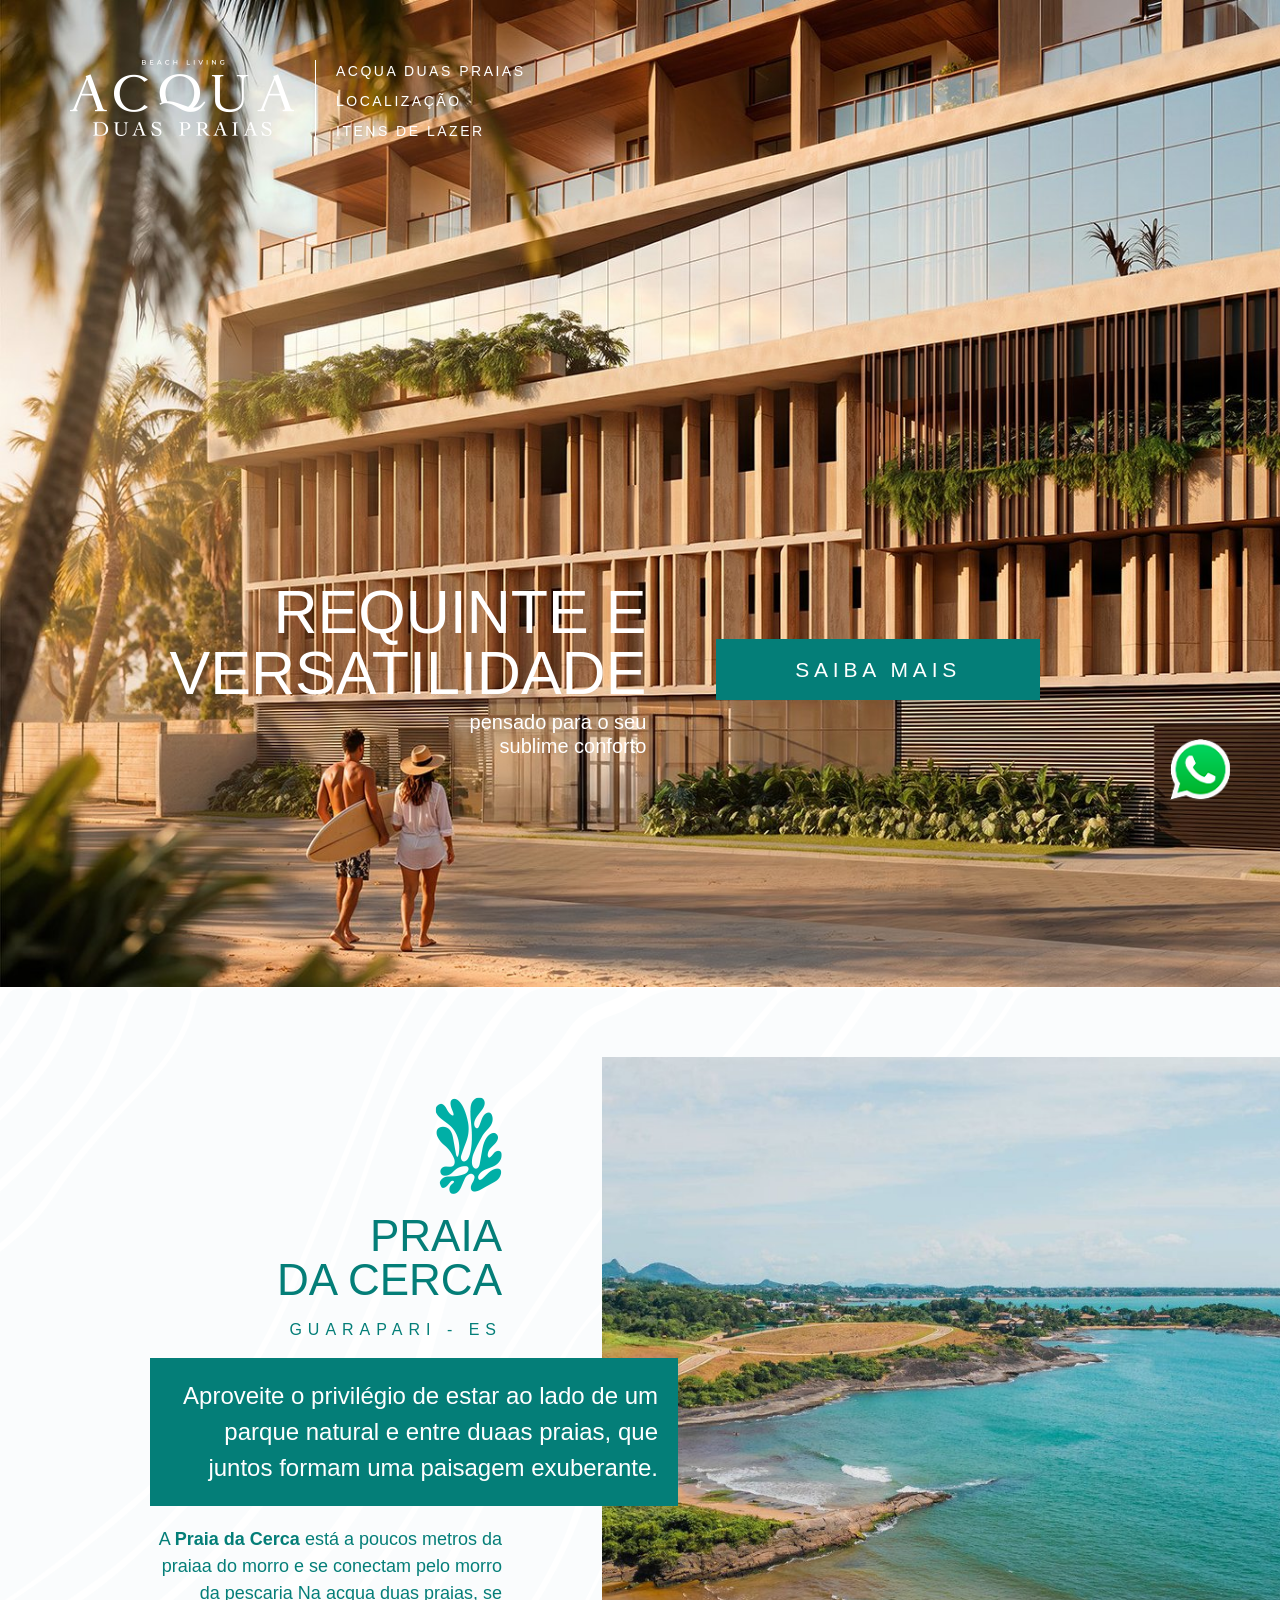
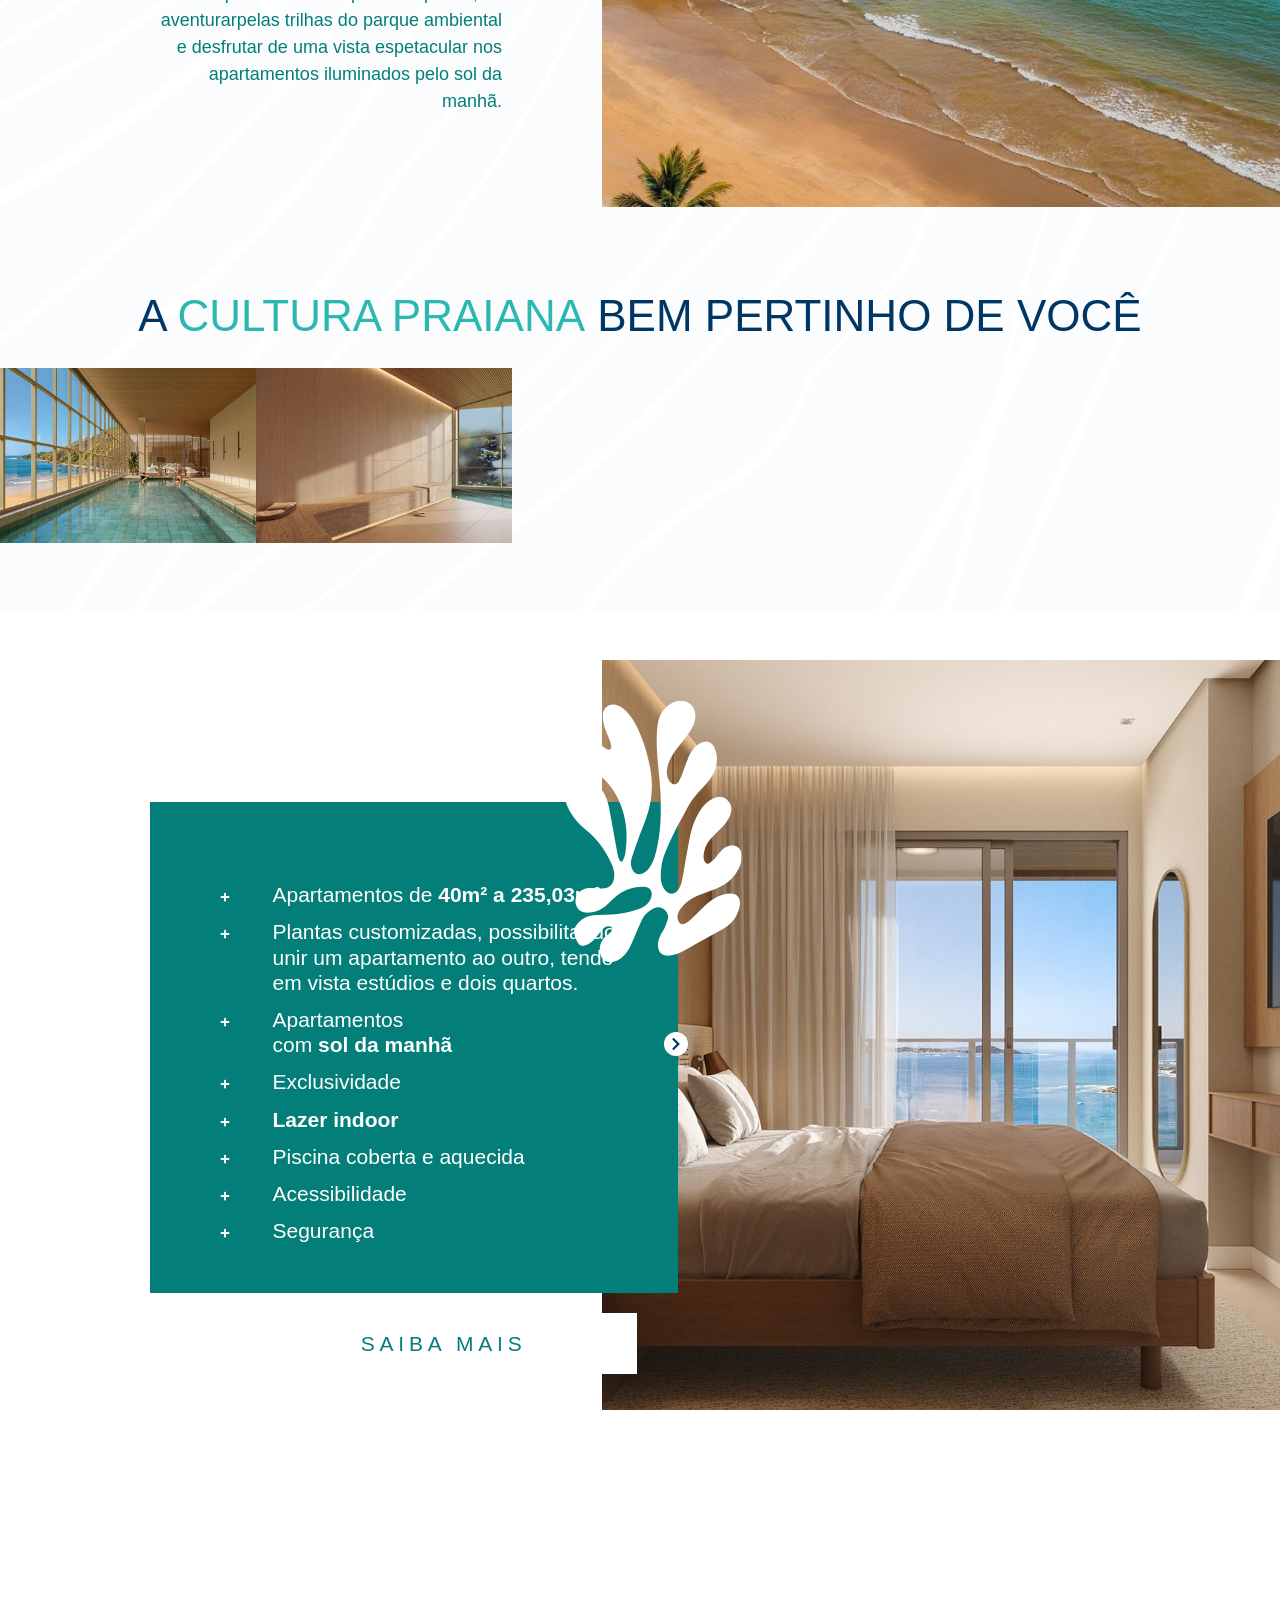
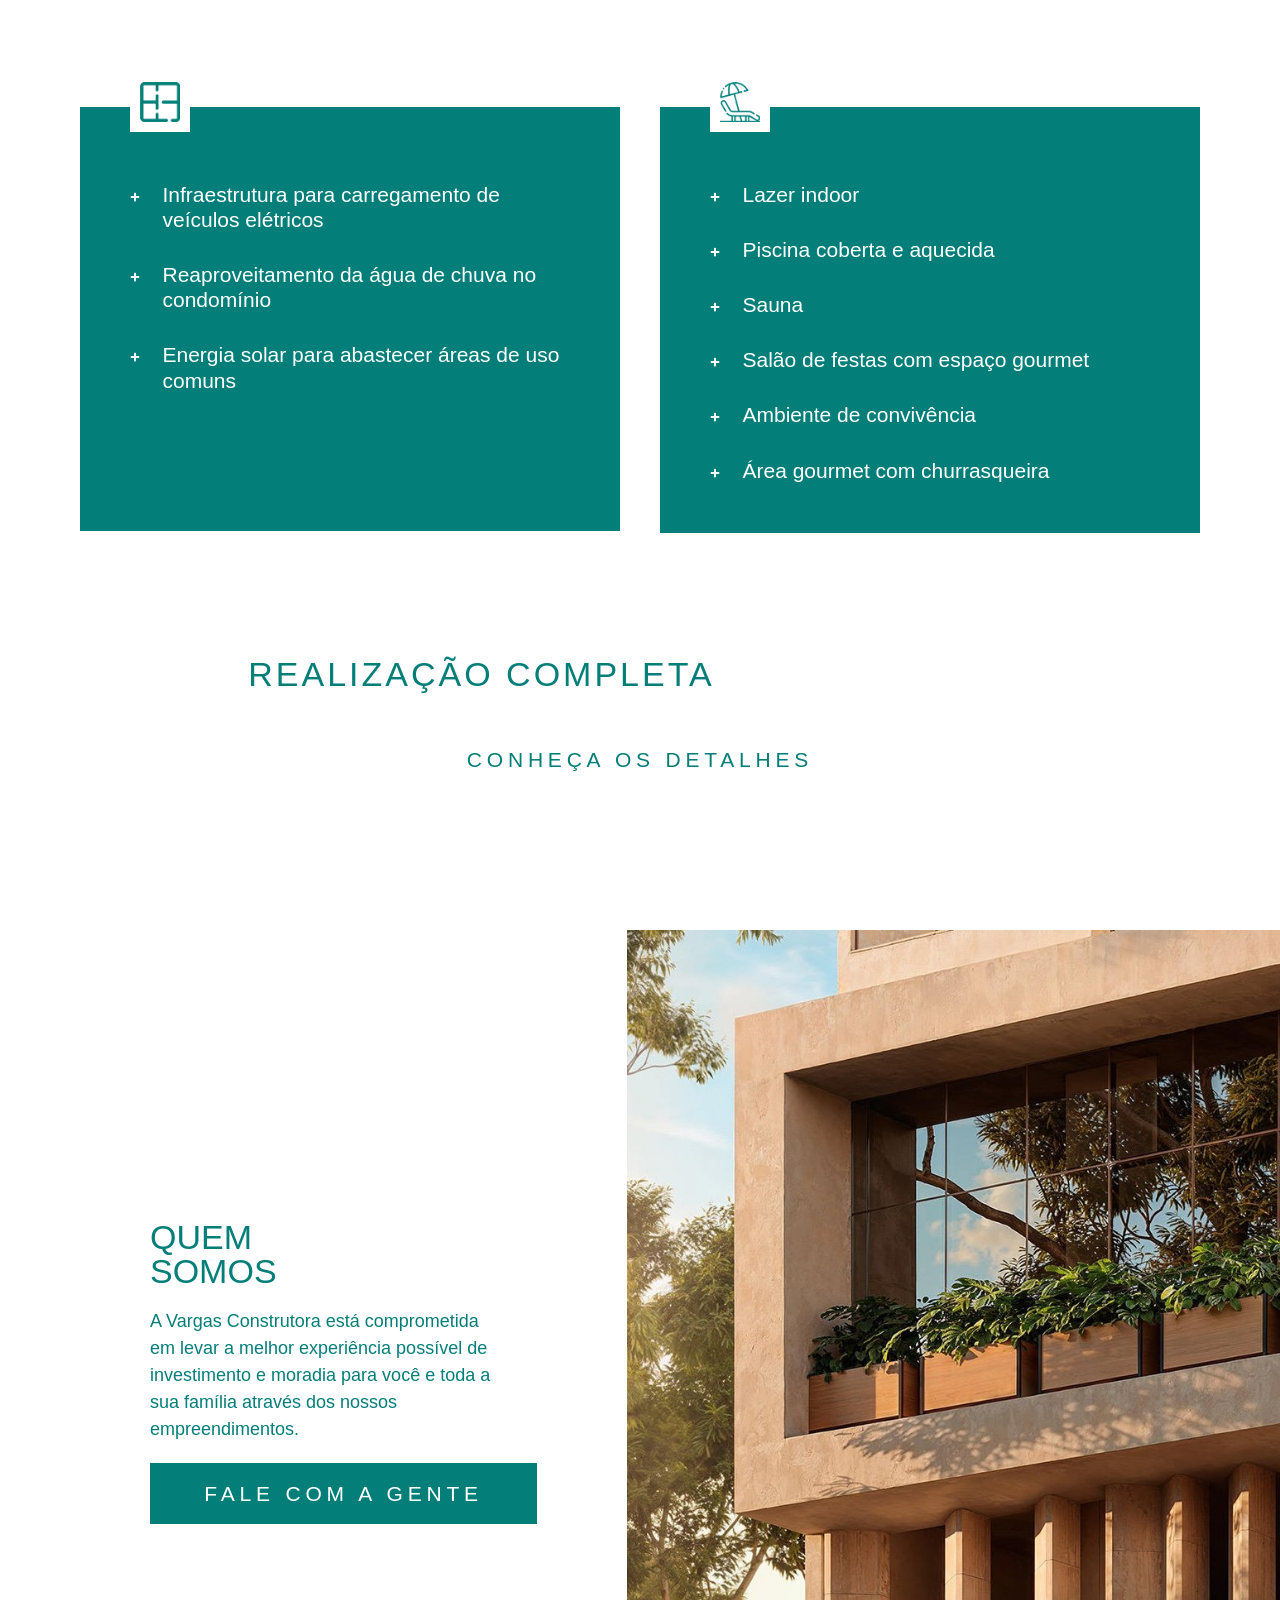
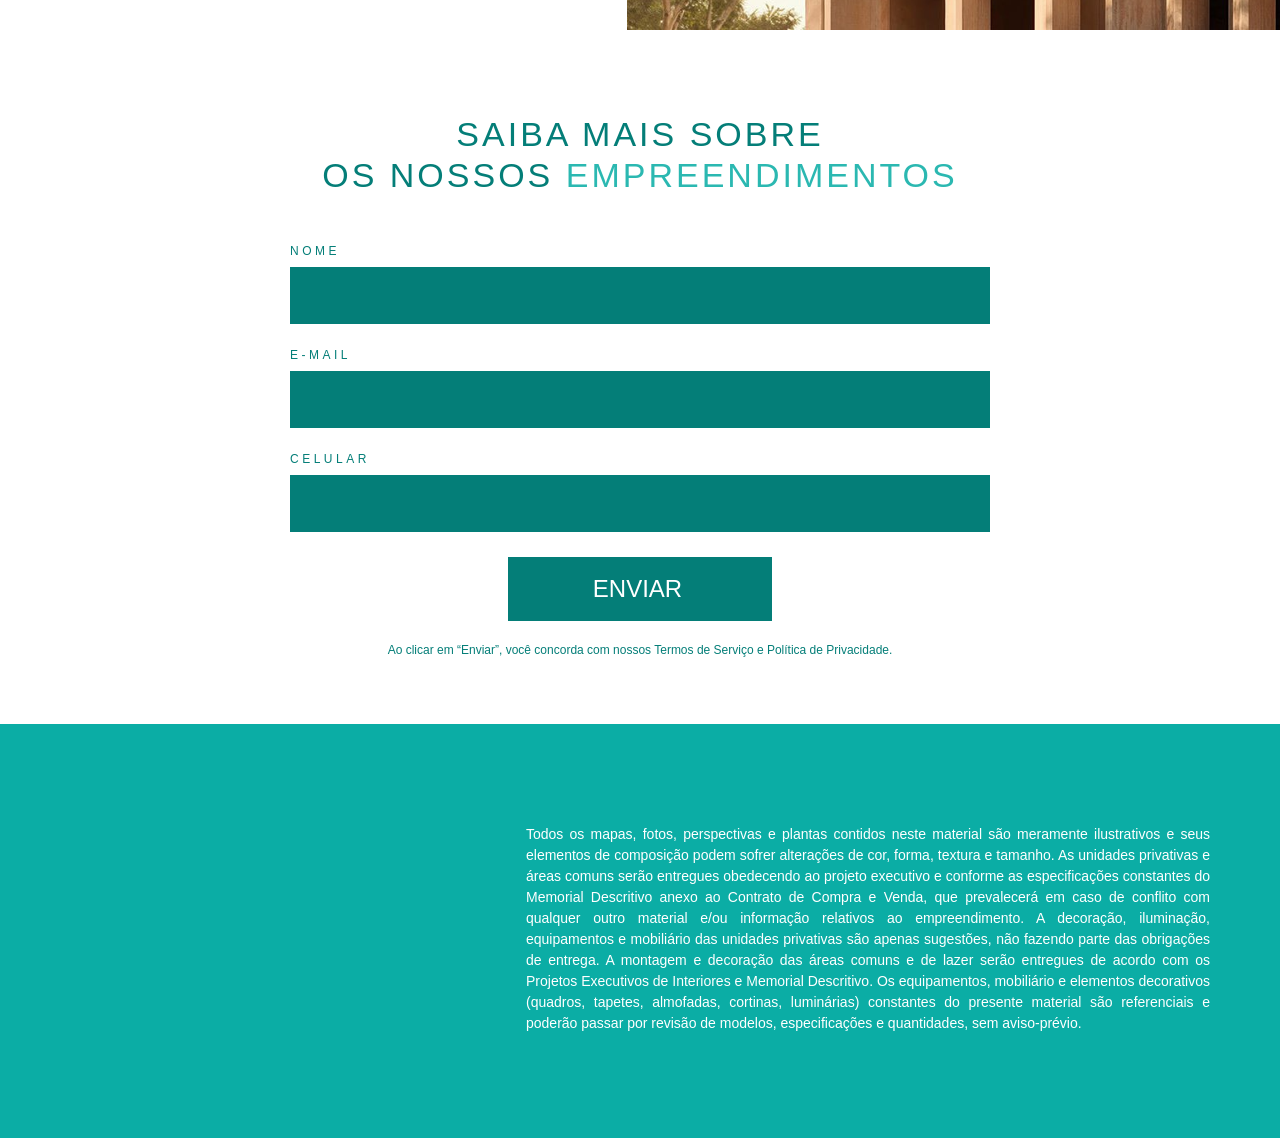
==== commit 3a223f65: "ponto de restauração" ====
--- a/index.html
+++ b/index.html
@@ -10,7 +10,7 @@
 	<!-- This site is optimized with the Yoast SEO plugin v27.5 - https://yoast.com/product/yoast-seo-wordpress/ -->
 	<title>Apartamentos na Praia da Cerca – Guarapari</title>
 	<meta name="description" content="Conheça o Acqua Duas Praias, empreendimento da Vargas Construtora na Praia da Cerca, Guarapari. Apartamentos de 40m² a 235m² com piscina coberta, lazer completo e vista para o mar." />
-	<link rel="canonical" href="acqua-duas-praias/index.html" />
+	<link rel="canonical" href="https://acquaduaspraias.com.br/" />
 	<meta property="og:locale" content="pt_BR" />
 	<meta property="og:type" content="website" />
 	<meta property="og:title" content="Apartamentos na Praia da Cerca – Guarapari" />
@@ -18,17 +18,17 @@
 	<meta property="og:url" content="https://acquaduaspraias.com.br/" />
 	<meta property="og:site_name" content="Acqua Duas Praias - Vargas Construtora" />
 	<meta property="article:modified_time" content="2026-05-11T17:59:58+00:00" />
-	<meta property="og:image" content="https://acquaduaspraias.com.br/wp-content/uploads/2025/03/AdobeStock_894592991-1.png" />
+	<meta property="og:image" content="https://acquaduaspraias.com.br/wp-content/uploads/2025/03/capa-acqua-duas-praias-fachada.jpg" />
 	<meta property="og:image:width" content="1920" />
 	<meta property="og:image:height" content="1044" />
-	<meta property="og:image:type" content="image/png" />
+	<meta property="og:image:type" content="image/jpeg" />
 	<meta name="twitter:card" content="summary_large_image" />
-	<script type="application/ld+json" class="yoast-schema-graph">{"@context":"https:\/\/schema.org","@graph":[{"@type":"WebPage","@id":"https:\/\/acquaduaspraias.com.br\/","url":"https:\/\/acquaduaspraias.com.br\/","name":"Apartamentos na Praia da Cerca – Guarapari","isPartOf":{"@id":"https:\/\/acquaduaspraias.com.br\/#website"},"about":{"@id":"https:\/\/acquaduaspraias.com.br\/#organization"},"primaryImageOfPage":{"@id":"https:\/\/acquaduaspraias.com.br\/#primaryimage"},"image":{"@id":"https:\/\/acquaduaspraias.com.br\/#primaryimage"},"thumbnailUrl":"https:\/\/acquaduaspraias.com.br\/wp-content\/uploads\/2025\/03\/AdobeStock_894592991-1.png","datePublished":"2025-03-25T18:24:10+00:00","dateModified":"2026-05-11T17:59:58+00:00","description":"Conheça o Acqua Duas Praias, empreendimento da Vargas Construtora na Praia da Cerca, Guarapari. Apartamentos de 40m² a 235m² com piscina coberta, lazer completo e vista para o mar.","breadcrumb":{"@id":"https:\/\/acquaduaspraias.com.br\/#breadcrumb"},"inLanguage":"pt-BR","potentialAction":[{"@type":"ReadAction","target":["https:\/\/acquaduaspraias.com.br\/"]}]},{"@type":"ImageObject","inLanguage":"pt-BR","@id":"https:\/\/acquaduaspraias.com.br\/#primaryimage","url":"https:\/\/acquaduaspraias.com.br\/wp-content\/uploads\/2025\/03\/AdobeStock_894592991-1.png","contentUrl":"https:\/\/acquaduaspraias.com.br\/wp-content\/uploads\/2025\/03\/AdobeStock_894592991-1.png","width":1920,"height":1044},{"@type":"BreadcrumbList","@id":"https:\/\/acquaduaspraias.com.br\/#breadcrumb","itemListElement":[{"@type":"ListItem","position":1,"name":"Home"}]},{"@type":"WebSite","@id":"https:\/\/acquaduaspraias.com.br\/#website","url":"https:\/\/acquaduaspraias.com.br\/","name":"Apartamentos na Praia da Cerca – Guarapari","description":"Conheça o Acqua Duas Praias, empreendimento da Vargas Construtora na Praia da Cerca, Guarapari. Apartamentos de 40m² a 235m² com piscina coberta, lazer completo e vista para o mar.","publisher":{"@id":"https:\/\/acquaduaspraias.com.br\/#organization"},"potentialAction":[{"@type":"SearchAction","target":{"@type":"EntryPoint","urlTemplate":"https:\/\/acquaduaspraias.com.br\/?s={search_term_string}"},"query-input":{"@type":"PropertyValueSpecification","valueRequired":true,"valueName":"search_term_string"}}],"inLanguage":"pt-BR"},{"@type":"Organization","@id":"https:\/\/acquaduaspraias.com.br\/#organization","name":"Apartamentos na Praia da Cerca – Guarapari","url":"https:\/\/acquaduaspraias.com.br\/","logo":{"@type":"ImageObject","inLanguage":"pt-BR","@id":"https:\/\/acquaduaspraias.com.br\/#\/schema\/logo\/image\/","url":"https:\/\/acquaduaspraias.com.br\/wp-content\/uploads\/2025\/03\/VARGAS-CONSTRUTORA-removebg-preview.png","contentUrl":"https:\/\/acquaduaspraias.com.br\/wp-content\/uploads\/2025\/03\/VARGAS-CONSTRUTORA-removebg-preview.png","width":150,"height":150,"caption":"Apartamentos na Praia da Cerca – Guarapari"},"image":{"@id":"https:\/\/acquaduaspraias.com.br\/#\/schema\/logo\/image\/"}}]}</script>
+	<script type="application/ld+json" class="yoast-schema-graph">{"@context":"https:\/\/schema.org","@graph":[{"@type":"WebPage","@id":"https:\/\/acquaduaspraias.com.br\/","url":"https:\/\/acquaduaspraias.com.br\/","name":"Apartamentos na Praia da Cerca – Guarapari","isPartOf":{"@id":"https:\/\/acquaduaspraias.com.br\/#website"},"about":{"@id":"https:\/\/acquaduaspraias.com.br\/#organization"},"primaryImageOfPage":{"@id":"https:\/\/acquaduaspraias.com.br\/#primaryimage"},"image":{"@id":"https:\/\/acquaduaspraias.com.br\/#primaryimage"},"thumbnailUrl":"\/wp-content\/uploads\/2025\/03\/capa-acqua-duas-praias-fachada.jpg","datePublished":"2025-03-25T18:24:10+00:00","dateModified":"2026-05-11T17:59:58+00:00","description":"Conheça o Acqua Duas Praias, empreendimento da Vargas Construtora na Praia da Cerca, Guarapari. Apartamentos de 40m² a 235m² com piscina coberta, lazer completo e vista para o mar.","breadcrumb":{"@id":"https:\/\/acquaduaspraias.com.br\/#breadcrumb"},"inLanguage":"pt-BR","potentialAction":[{"@type":"ReadAction","target":["https:\/\/acquaduaspraias.com.br\/"]}]},{"@type":"ImageObject","inLanguage":"pt-BR","@id":"https:\/\/acquaduaspraias.com.br\/#primaryimage","url":"\/wp-content\/uploads\/2025\/03\/capa-acqua-duas-praias-fachada.jpg","contentUrl":"\/wp-content\/uploads\/2025\/03\/capa-acqua-duas-praias-fachada.jpg","width":1920,"height":1044},{"@type":"BreadcrumbList","@id":"https:\/\/acquaduaspraias.com.br\/#breadcrumb","itemListElement":[{"@type":"ListItem","position":1,"name":"Home"}]},{"@type":"WebSite","@id":"https:\/\/acquaduaspraias.com.br\/#website","url":"https:\/\/acquaduaspraias.com.br\/","name":"Apartamentos na Praia da Cerca – Guarapari","description":"Conheça o Acqua Duas Praias, empreendimento da Vargas Construtora na Praia da Cerca, Guarapari. Apartamentos de 40m² a 235m² com piscina coberta, lazer completo e vista para o mar.","publisher":{"@id":"https:\/\/acquaduaspraias.com.br\/#organization"},"potentialAction":[{"@type":"SearchAction","target":{"@type":"EntryPoint","urlTemplate":"https:\/\/acquaduaspraias.com.br\/?s={search_term_string}"},"query-input":{"@type":"PropertyValueSpecification","valueRequired":true,"valueName":"search_term_string"}}],"inLanguage":"pt-BR"},{"@type":"Organization","@id":"https:\/\/acquaduaspraias.com.br\/#organization","name":"Apartamentos na Praia da Cerca – Guarapari","url":"https:\/\/acquaduaspraias.com.br\/","logo":{"@type":"ImageObject","inLanguage":"pt-BR","@id":"https:\/\/acquaduaspraias.com.br\/#\/schema\/logo\/image\/","url":"\/wp-content\/uploads\/2025\/03\/VARGAS-CONSTRUTORA-removebg-preview.png","contentUrl":"\/wp-content\/uploads\/2025\/03\/VARGAS-CONSTRUTORA-removebg-preview.png","width":150,"height":150,"caption":"Apartamentos na Praia da Cerca – Guarapari"},"image":{"@id":"https:\/\/acquaduaspraias.com.br\/#\/schema\/logo\/image\/"}}]}</script>
 	<!-- / Yoast SEO plugin. -->
 
 
 <script type="rocketlazyloadscript">
-window._wpemojiSettings = {"baseUrl":"https:\/\/s.w.org\/images\/core\/emoji\/16.0.1\/72x72\/","ext":".png","svgUrl":"https:\/\/s.w.org\/images\/core\/emoji\/16.0.1\/svg\/","svgExt":".svg","source":{"concatemoji":"https:\/\/acquaduaspraias.com.br\/wp-includes\/js\/wp-emoji-release.min.js"}};
+window._wpemojiSettings = {"baseUrl":"https:\/\/s.w.org\/images\/core\/emoji\/16.0.1\/72x72\/","ext":".png","svgUrl":"https:\/\/s.w.org\/images\/core\/emoji\/16.0.1\/svg\/","svgExt":".svg","source":{"concatemoji":"\/wp-includes\/js\/wp-emoji-release.min.js"}};
 /*! This file is auto-generated */
 !function(s,n){var o,i,e;function c(e){try{var t={supportTests:e,timestamp:(new Date).valueOf()};sessionStorage.setItem(o,JSON.stringify(t))}catch(e){}}function p(e,t,n){e.clearRect(0,0,e.canvas.width,e.canvas.height),e.fillText(t,0,0);var t=new Uint32Array(e.getImageData(0,0,e.canvas.width,e.canvas.height).data),a=(e.clearRect(0,0,e.canvas.width,e.canvas.height),e.fillText(n,0,0),new Uint32Array(e.getImageData(0,0,e.canvas.width,e.canvas.height).data));return t.every(function(e,t){return e===a[t]})}function u(e,t){e.clearRect(0,0,e.canvas.width,e.canvas.height),e.fillText(t,0,0);for(var n=e.getImageData(16,16,1,1),a=0;a<n.data.length;a++)if(0!==n.data[a])return!1;return!0}function f(e,t,n,a){switch(t){case"flag":return n(e,"\ud83c\udff3\ufe0f\u200d\u26a7\ufe0f","\ud83c\udff3\ufe0f\u200b\u26a7\ufe0f")?!1:!n(e,"\ud83c\udde8\ud83c\uddf6","\ud83c\udde8\u200b\ud83c\uddf6")&&!n(e,"\ud83c\udff4\udb40\udc67\udb40\udc62\udb40\udc65\udb40\udc6e\udb40\udc67\udb40\udc7f","\ud83c\udff4\u200b\udb40\udc67\u200b\udb40\udc62\u200b\udb40\udc65\u200b\udb40\udc6e\u200b\udb40\udc67\u200b\udb40\udc7f");case"emoji":return!a(e,"\ud83e\udedf")}return!1}function g(e,t,n,a){var r="undefined"!=typeof WorkerGlobalScope&&self instanceof WorkerGlobalScope?new OffscreenCanvas(300,150):s.createElement("canvas"),o=r.getContext("2d",{willReadFrequently:!0}),i=(o.textBaseline="top",o.font="600 32px Arial",{});return e.forEach(function(e){i[e]=t(o,e,n,a)}),i}function t(e){var t=s.createElement("script");t.src=e,t.defer=!0,s.head.appendChild(t)}"undefined"!=typeof Promise&&(o="wpEmojiSettingsSupports",i=["flag","emoji"],n.supports={everything:!0,everythingExceptFlag:!0},e=new Promise(function(e){s.addEventListener("DOMContentLoaded",e,{once:!0})}),new Promise(function(t){var n=function(){try{var e=JSON.parse(sessionStorage.getItem(o));if("object"==typeof e&&"number"==typeof e.timestamp&&(new Date).valueOf()<e.timestamp+604800&&"object"==typeof e.supportTests)return e.supportTests}catch(e){}return null}();if(!n){if("undefined"!=typeof Worker&&"undefined"!=typeof OffscreenCanvas&&"undefined"!=typeof URL&&URL.createObjectURL&&"undefined"!=typeof Blob)try{var e="postMessage("+g.toString()+"("+[JSON.stringify(i),f.toString(),p.toString(),u.toString()].join(",")+"));",a=new Blob([e],{type:"text/javascript"}),r=new Worker(URL.createObjectURL(a),{name:"wpTestEmojiSupports"});return void(r.onmessage=function(e){c(n=e.data),r.terminate(),t(n)})}catch(e){}c(n=g(i,f,p,u))}t(n)}).then(function(e){for(var t in e)n.supports[t]=e[t],n.supports.everything=n.supports.everything&&n.supports[t],"flag"!==t&&(n.supports.everythingExceptFlag=n.supports.everythingExceptFlag&&n.supports[t]);n.supports.everythingExceptFlag=n.supports.everythingExceptFlag&&!n.supports.flag,n.DOMReady=!1,n.readyCallback=function(){n.DOMReady=!0}}).then(function(){return e}).then(function(){var e;n.supports.everything||(n.readyCallback(),(e=n.source||{}).concatemoji?t(e.concatemoji):e.wpemoji&&e.twemoji&&(t(e.twemoji),t(e.wpemoji)))}))}((window,document),window._wpemojiSettings);
 </script>
@@ -74,18 +74,18 @@
 .rll-youtube-player{position:relative;padding-bottom:56.23%;height:0;overflow:hidden;max-width:100%;}.rll-youtube-player:focus-within{outline: 2px solid currentColor;outline-offset: 5px;}.rll-youtube-player iframe{position:absolute;top:0;left:0;width:100%;height:100%;z-index:100;background:0 0}.rll-youtube-player img{bottom:0;display:block;left:0;margin:auto;max-width:100%;width:100%;position:absolute;right:0;top:0;border:none;height:auto;-webkit-transition:.4s all;-moz-transition:.4s all;transition:.4s all}.rll-youtube-player img:hover{-webkit-filter:brightness(75%)}.rll-youtube-player .play{height:100%;width:100%;left:0;top:0;position:absolute;background:var(--wpr-bg-d74942a7-8733-42d6-a0dc-ad43f418de6b) no-repeat center;background-color: transparent !important;cursor:pointer;border:none;}.wp-embed-responsive .wp-has-aspect-ratio .rll-youtube-player{position:absolute;padding-bottom:0;width:100%;height:100%;top:0;bottom:0;left:0;right:0}
 </style>
 <link data-minify="1" rel='stylesheet' id='elementor-gf-local-montserrat-css' href='wp-content/cache/min/1/wp-content/uploads/elementor/google-fonts/css/montserrat.css' media='all' />
-<script type="rocketlazyloadscript" data-rocket-src="https://acquaduaspraias.com.br/wp-content/plugins/elementor/assets/lib/font-awesome/js/v4-shims.min.js" id="font-awesome-4-shim-js" data-rocket-defer defer></script>
-<script type="rocketlazyloadscript" data-rocket-src="https://acquaduaspraias.com.br/wp-includes/js/jquery/jquery.min.js" id="jquery-core-js" data-rocket-defer defer></script>
-<script type="rocketlazyloadscript" data-rocket-src="https://acquaduaspraias.com.br/wp-includes/js/jquery/jquery-migrate.min.js" id="jquery-migrate-js" data-rocket-defer defer></script>
+<script type="rocketlazyloadscript" data-rocket-src="/wp-content/plugins/elementor/assets/lib/font-awesome/js/v4-shims.min.js" id="font-awesome-4-shim-js" data-rocket-defer defer></script>
+<script type="rocketlazyloadscript" data-rocket-src="/wp-includes/js/jquery/jquery.min.js" id="jquery-core-js" data-rocket-defer defer></script>
+<script type="rocketlazyloadscript" data-rocket-src="/wp-includes/js/jquery/jquery-migrate.min.js" id="jquery-migrate-js" data-rocket-defer defer></script>
 <meta name="generator" content="WordPress 6.8.6" />
 <link rel='shortlink' href='acqua-duas-praias/index.html' />
 <meta name="generator" content="Elementor 3.28.0; features: e_font_icon_svg, additional_custom_breakpoints, e_local_google_fonts, e_element_cache; settings: css_print_method-external, google_font-enabled, font_display-swap">
-<!-- Google Tag Manager -->
-<script type="rocketlazyloadscript">(function(w,d,s,l,i){w[l]=w[l]||[];w[l].push({'gtm.start':
-new Date().getTime(),event:'gtm.js'});var f=d.getElementsByTagName(s)[0],
-j=d.createElement(s),dl=l!='dataLayer'?'&l='+l:'';j.async=true;j.src=
-'https://www.googletagmanager.com/gtm.js'+i+dl;f.parentNode.insertBefore(j,f);
-})(window,document,'script','dataLayer','GTM-T4PXR8QW');</script>
+<!-- Google Tag Manager -->
+<script type="rocketlazyloadscript">(function(w,d,s,l,i){w[l]=w[l]||[];w[l].push({'gtm.start':
+new Date().getTime(),event:'gtm.js'});var f=d.getElementsByTagName(s)[0],
+j=d.createElement(s),dl=l!='dataLayer'?'&l='+l:'';j.async=true;j.src=
+'https://www.googletagmanager.com/gtm.js'+i+dl;f.parentNode.insertBefore(j,f);
+})(window,document,'script','dataLayer','GTM-T4PXR8QW');</script>
 <!-- End Google Tag Manager -->
 			<style>
 				.e-con.e-parent:nth-of-type(n+4):not(.e-lazyloaded):not(.e-no-lazyload),
@@ -111,14 +111,14 @@
 <meta name="msapplication-TileImage" content="/wp-content/uploads/2025/03/VARGAS-CONSTRUTORA-removebg-preview.png" />
 <noscript><style id="rocket-lazyload-nojs-css">.rll-youtube-player, [data-lazy-src]{display:none !important;}</style></noscript><style id="wpr-lazyload-bg-container"></style><style id="wpr-lazyload-bg-exclusion"></style>
 <noscript>
-<style id="wpr-lazyload-bg-nostyle">.elementor-137 .elementor-element.elementor-element-37bd7e8:not(.elementor-motion-effects-element-type-background), .elementor-137 .elementor-element.elementor-element-37bd7e8 > .elementor-motion-effects-container > .elementor-motion-effects-layer{--wpr-bg-1825527b-adaa-4e99-9410-6a5c1b1cf467: url('wp-content/uploads/2025/03/Bloco-01-1.png');}.elementor-137 .elementor-element.elementor-element-0d30a2d:not(.elementor-motion-effects-element-type-background), .elementor-137 .elementor-element.elementor-element-0d30a2d > .elementor-motion-effects-container > .elementor-motion-effects-layer{--wpr-bg-44bbb4b3-59b6-4b02-b294-a7060cfa0b4a: url('wp-content/uploads/2025/03/Bloco-02-copiar.png');}.elementor-137 .elementor-element.elementor-element-4d0edac:not(.elementor-motion-effects-element-type-background), .elementor-137 .elementor-element.elementor-element-4d0edac > .elementor-motion-effects-container > .elementor-motion-effects-layer{--wpr-bg-0089d103-131a-43ea-96c1-50beac5abdd9: url('wp-content/uploads/2025/03/Texto.png');}.elementor-137 .elementor-element.elementor-element-75f729d:not(.elementor-motion-effects-element-type-background), .elementor-137 .elementor-element.elementor-element-75f729d > .elementor-motion-effects-container > .elementor-motion-effects-layer{--wpr-bg-e26d62a7-00ec-4d73-a22d-6d9bd1698a67: url('wp-content/uploads/2025/03/Bloco-02-copiar.png');}.rll-youtube-player .play{--wpr-bg-d74942a7-8733-42d6-a0dc-ad43f418de6b: url('wp-content/plugins/wp-rocket/assets/img/youtube.png');}</style>
+<style id="wpr-lazyload-bg-nostyle">.elementor-137 .elementor-element.elementor-element-37bd7e8:not(.elementor-motion-effects-element-type-background), .elementor-137 .elementor-element.elementor-element-37bd7e8 > .elementor-motion-effects-container > .elementor-motion-effects-layer{--wpr-bg-1825527b-adaa-4e99-9410-6a5c1b1cf467: url('wp-content/uploads/2025/03/hero-fachada.jpg');}.elementor-137 .elementor-element.elementor-element-0d30a2d:not(.elementor-motion-effects-element-type-background), .elementor-137 .elementor-element.elementor-element-0d30a2d > .elementor-motion-effects-container > .elementor-motion-effects-layer{--wpr-bg-44bbb4b3-59b6-4b02-b294-a7060cfa0b4a: url('wp-content/uploads/2025/03/Bloco-02-copiar.png');}.elementor-137 .elementor-element.elementor-element-4d0edac:not(.elementor-motion-effects-element-type-background), .elementor-137 .elementor-element.elementor-element-4d0edac > .elementor-motion-effects-container > .elementor-motion-effects-layer{--wpr-bg-0089d103-131a-43ea-96c1-50beac5abdd9: url('wp-content/uploads/2025/03/Texto.png');}.elementor-137 .elementor-element.elementor-element-75f729d:not(.elementor-motion-effects-element-type-background), .elementor-137 .elementor-element.elementor-element-75f729d > .elementor-motion-effects-container > .elementor-motion-effects-layer{--wpr-bg-e26d62a7-00ec-4d73-a22d-6d9bd1698a67: url('wp-content/uploads/2025/03/Bloco-02-copiar.png');}.rll-youtube-player .play{--wpr-bg-d74942a7-8733-42d6-a0dc-ad43f418de6b: url('wp-content/plugins/wp-rocket/assets/img/youtube.png');}</style>
 </noscript>
-<script type="application/javascript">const rocket_pairs = [{"selector":".elementor-137 .elementor-element.elementor-element-37bd7e8:not(.elementor-motion-effects-element-type-background), .elementor-137 .elementor-element.elementor-element-37bd7e8 > .elementor-motion-effects-container > .elementor-motion-effects-layer","style":".elementor-137 .elementor-element.elementor-element-37bd7e8:not(.elementor-motion-effects-element-type-background), .elementor-137 .elementor-element.elementor-element-37bd7e8 > .elementor-motion-effects-container > .elementor-motion-effects-layer{--wpr-bg-1825527b-adaa-4e99-9410-6a5c1b1cf467: url('https:\/\/acquaduaspraias.com.br\/wp-content\/uploads\/2025\/03\/Bloco-01-1.png');}","hash":"1825527b-adaa-4e99-9410-6a5c1b1cf467","url":"https:\/\/acquaduaspraias.com.br\/wp-content\/uploads\/2025\/03\/Bloco-01-1.png"},{"selector":".elementor-137 .elementor-element.elementor-element-0d30a2d:not(.elementor-motion-effects-element-type-background), .elementor-137 .elementor-element.elementor-element-0d30a2d > .elementor-motion-effects-container > .elementor-motion-effects-layer","style":".elementor-137 .elementor-element.elementor-element-0d30a2d:not(.elementor-motion-effects-element-type-background), .elementor-137 .elementor-element.elementor-element-0d30a2d > .elementor-motion-effects-container > .elementor-motion-effects-layer{--wpr-bg-44bbb4b3-59b6-4b02-b294-a7060cfa0b4a: url('https:\/\/acquaduaspraias.com.br\/wp-content\/uploads\/2025\/03\/Bloco-02-copiar.png');}","hash":"44bbb4b3-59b6-4b02-b294-a7060cfa0b4a","url":"https:\/\/acquaduaspraias.com.br\/wp-content\/uploads\/2025\/03\/Bloco-02-copiar.png"},{"selector":".elementor-137 .elementor-element.elementor-element-4d0edac:not(.elementor-motion-effects-element-type-background), .elementor-137 .elementor-element.elementor-element-4d0edac > .elementor-motion-effects-container > .elementor-motion-effects-layer","style":".elementor-137 .elementor-element.elementor-element-4d0edac:not(.elementor-motion-effects-element-type-background), .elementor-137 .elementor-element.elementor-element-4d0edac > .elementor-motion-effects-container > .elementor-motion-effects-layer{--wpr-bg-0089d103-131a-43ea-96c1-50beac5abdd9: url('https:\/\/acquaduaspraias.com.br\/wp-content\/uploads\/2025\/03\/Texto.png');}","hash":"0089d103-131a-43ea-96c1-50beac5abdd9","url":"https:\/\/acquaduaspraias.com.br\/wp-content\/uploads\/2025\/03\/Texto.png"},{"selector":".elementor-137 .elementor-element.elementor-element-75f729d:not(.elementor-motion-effects-element-type-background), .elementor-137 .elementor-element.elementor-element-75f729d > .elementor-motion-effects-container > .elementor-motion-effects-layer","style":".elementor-137 .elementor-element.elementor-element-75f729d:not(.elementor-motion-effects-element-type-background), .elementor-137 .elementor-element.elementor-element-75f729d > .elementor-motion-effects-container > .elementor-motion-effects-layer{--wpr-bg-e26d62a7-00ec-4d73-a22d-6d9bd1698a67: url('https:\/\/acquaduaspraias.com.br\/wp-content\/uploads\/2025\/03\/Bloco-02-copiar.png');}","hash":"e26d62a7-00ec-4d73-a22d-6d9bd1698a67","url":"https:\/\/acquaduaspraias.com.br\/wp-content\/uploads\/2025\/03\/Bloco-02-copiar.png"},{"selector":".rll-youtube-player .play","style":".rll-youtube-player .play{--wpr-bg-d74942a7-8733-42d6-a0dc-ad43f418de6b: url('https:\/\/acquaduaspraias.com.br\/wp-content\/plugins\/wp-rocket\/assets\/img\/youtube.png');}","hash":"d74942a7-8733-42d6-a0dc-ad43f418de6b","url":"https:\/\/acquaduaspraias.com.br\/wp-content\/plugins\/wp-rocket\/assets\/img\/youtube.png"}]; const rocket_excluded_pairs = [];</script><meta name="generator" content="WP Rocket 3.17.3.1" data-wpr-features="wpr_lazyload_css_bg_img wpr_delay_js wpr_defer_js wpr_minify_js wpr_lazyload_images wpr_lazyload_iframes wpr_image_dimensions wpr_minify_css" /></head>
+<script type="application/javascript">const rocket_pairs = [{"selector":".elementor-137 .elementor-element.elementor-element-37bd7e8:not(.elementor-motion-effects-element-type-background), .elementor-137 .elementor-element.elementor-element-37bd7e8 > .elementor-motion-effects-container > .elementor-motion-effects-layer","style":".elementor-137 .elementor-element.elementor-element-37bd7e8:not(.elementor-motion-effects-element-type-background), .elementor-137 .elementor-element.elementor-element-37bd7e8 > .elementor-motion-effects-container > .elementor-motion-effects-layer{--wpr-bg-1825527b-adaa-4e99-9410-6a5c1b1cf467: url('\/wp-content\/uploads\/2025\/03\/hero-fachada.jpg');}","hash":"1825527b-adaa-4e99-9410-6a5c1b1cf467","url":"\/wp-content\/uploads\/2025\/03\/hero-fachada.jpg"},{"selector":".elementor-137 .elementor-element.elementor-element-0d30a2d:not(.elementor-motion-effects-element-type-background), .elementor-137 .elementor-element.elementor-element-0d30a2d > .elementor-motion-effects-container > .elementor-motion-effects-layer","style":".elementor-137 .elementor-element.elementor-element-0d30a2d:not(.elementor-motion-effects-element-type-background), .elementor-137 .elementor-element.elementor-element-0d30a2d > .elementor-motion-effects-container > .elementor-motion-effects-layer{--wpr-bg-44bbb4b3-59b6-4b02-b294-a7060cfa0b4a: url('\/wp-content\/uploads\/2025\/03\/Bloco-02-copiar.png');}","hash":"44bbb4b3-59b6-4b02-b294-a7060cfa0b4a","url":"\/wp-content\/uploads\/2025\/03\/Bloco-02-copiar.png"},{"selector":".elementor-137 .elementor-element.elementor-element-4d0edac:not(.elementor-motion-effects-element-type-background), .elementor-137 .elementor-element.elementor-element-4d0edac > .elementor-motion-effects-container > .elementor-motion-effects-layer","style":".elementor-137 .elementor-element.elementor-element-4d0edac:not(.elementor-motion-effects-element-type-background), .elementor-137 .elementor-element.elementor-element-4d0edac > .elementor-motion-effects-container > .elementor-motion-effects-layer{--wpr-bg-0089d103-131a-43ea-96c1-50beac5abdd9: url('\/wp-content\/uploads\/2025\/03\/Texto.png');}","hash":"0089d103-131a-43ea-96c1-50beac5abdd9","url":"\/wp-content\/uploads\/2025\/03\/Texto.png"},{"selector":".elementor-137 .elementor-element.elementor-element-75f729d:not(.elementor-motion-effects-element-type-background), .elementor-137 .elementor-element.elementor-element-75f729d > .elementor-motion-effects-container > .elementor-motion-effects-layer","style":".elementor-137 .elementor-element.elementor-element-75f729d:not(.elementor-motion-effects-element-type-background), .elementor-137 .elementor-element.elementor-element-75f729d > .elementor-motion-effects-container > .elementor-motion-effects-layer{--wpr-bg-e26d62a7-00ec-4d73-a22d-6d9bd1698a67: url('\/wp-content\/uploads\/2025\/03\/Bloco-02-copiar.png');}","hash":"e26d62a7-00ec-4d73-a22d-6d9bd1698a67","url":"\/wp-content\/uploads\/2025\/03\/Bloco-02-copiar.png"},{"selector":".rll-youtube-player .play","style":".rll-youtube-player .play{--wpr-bg-d74942a7-8733-42d6-a0dc-ad43f418de6b: url('\/wp-content\/plugins\/wp-rocket\/assets\/img\/youtube.png');}","hash":"d74942a7-8733-42d6-a0dc-ad43f418de6b","url":"\/wp-content\/plugins\/wp-rocket\/assets\/img\/youtube.png"}]; const rocket_excluded_pairs = [];</script><meta name="generator" content="WP Rocket 3.17.3.1" data-wpr-features="wpr_lazyload_css_bg_img wpr_delay_js wpr_defer_js wpr_minify_js wpr_lazyload_images wpr_lazyload_iframes wpr_image_dimensions wpr_minify_css" /></head>
 <body class="home wp-singular page-template-default page page-id-137 wp-custom-logo wp-embed-responsive wp-theme-hello-elementor theme-default elementor-default elementor-kit-11 elementor-page elementor-page-137">
 
-<!-- Google Tag Manager (noscript) -->
-<noscript><iframe src="https://www.googletagmanager.com/ns.html?id=GTM-T4PXR8QW"
-height="0" width="0" style="display:none;visibility:hidden"></iframe></noscript>
+<!-- Google Tag Manager (noscript) -->
+<noscript><iframe src="https://www.googletagmanager.com/ns.html?id=GTM-T4PXR8QW"
+height="0" width="0" style="display:none;visibility:hidden"></iframe></noscript>
 <!-- End Google Tag Manager (noscript) -->
 
 <a class="skip-link screen-reader-text" href="acqua-duas-praias/index.html#content">Ir para o conteúdo</a>
@@ -171,7 +171,7 @@
 							<div class="elementor-menu-anchor" id="local"></div>
 						</div>
 				<div class="elementor-element elementor-element-6b08dee elementor-widget__width-auto elementor-widget elementor-widget-image" data-id="6b08dee" data-element_type="widget" data-widget_type="image.default">
-															<img fetchpriority="high" decoding="async" width="1120" height="836" src="data:image/svg+xml,%3Csvg%20xmlns='http://www.w3.org/2000/svg'%20viewBox='0%200%201120%20836'%3E%3C/svg%3E" class="attachment-1536x1536 size-1536x1536 wp-image-155" alt="" data-lazy-srcset="/wp-content/uploads/2025/03/Camada-1-1.png 1120w, /wp-content/uploads/2025/03/Camada-1-1-300x224.png 300w, /wp-content/uploads/2025/03/Camada-1-1-1024x764.png 1024w, /wp-content/uploads/2025/03/Camada-1-1-768x573.png 768w" data-lazy-sizes="(max-width: 1120px) 100vw, 1120px" data-lazy-src="/wp-content/uploads/2025/03/Camada-1-1.png" /><noscript><img fetchpriority="high" decoding="async" width="1120" height="836" src="wp-content/uploads/2025/03/Camada-1-1.png" class="attachment-1536x1536 size-1536x1536 wp-image-155" alt="" srcset="wp-content/uploads/2025/03/Camada-1-1.png 1120w, wp-content/uploads/2025/03/Camada-1-1-300x224.png 300w, wp-content/uploads/2025/03/Camada-1-1-1024x764.png 1024w, wp-content/uploads/2025/03/Camada-1-1-768x573.png 768w" sizes="(max-width: 1120px) 100vw, 1120px" /></noscript>															</div>
+															<img fetchpriority="high" decoding="async" width="1120" height="836" src="/wp-content/uploads/2025/03/acqua-duas-praias-praia-da-cerca-intro.jpg" srcset="/wp-content/uploads/2025/03/acqua-duas-praias-praia-da-cerca-intro.jpg 1120w, /wp-content/uploads/2025/03/acqua-duas-praias-praia-da-cerca-intro-300x224.jpg 300w, /wp-content/uploads/2025/03/acqua-duas-praias-praia-da-cerca-intro-1024x764.jpg 1024w, /wp-content/uploads/2025/03/acqua-duas-praias-praia-da-cerca-intro-768x573.jpg 768w" sizes="(max-width: 1120px) 100vw, 1120px" class="attachment-1536x1536 size-1536x1536 wp-image-155" alt="" data-lazy-srcset="/wp-content/uploads/2025/03/acqua-duas-praias-praia-da-cerca-intro.jpg 1120w, /wp-content/uploads/2025/03/acqua-duas-praias-praia-da-cerca-intro-300x224.jpg 300w, /wp-content/uploads/2025/03/acqua-duas-praias-praia-da-cerca-intro-1024x764.jpg 1024w, /wp-content/uploads/2025/03/acqua-duas-praias-praia-da-cerca-intro-768x573.jpg 768w" data-lazy-sizes="(max-width: 1120px) 100vw, 1120px" data-lazy-src="/wp-content/uploads/2025/03/acqua-duas-praias-praia-da-cerca-intro.jpg" /><noscript><img fetchpriority="high" decoding="async" width="1120" height="836" src="wp-content/uploads/2025/03/acqua-duas-praias-praia-da-cerca-intro.jpg" class="attachment-1536x1536 size-1536x1536 wp-image-155" alt="" srcset="wp-content/uploads/2025/03/acqua-duas-praias-praia-da-cerca-intro.jpg 1120w, wp-content/uploads/2025/03/acqua-duas-praias-praia-da-cerca-intro-300x224.jpg 300w, wp-content/uploads/2025/03/acqua-duas-praias-praia-da-cerca-intro-1024x764.jpg 1024w, wp-content/uploads/2025/03/acqua-duas-praias-praia-da-cerca-intro-768x573.jpg 768w" sizes="(max-width: 1120px) 100vw, 1120px" /></noscript>															</div>
 		<div class="elementor-element elementor-element-d2f9672 e-flex e-con-boxed e-con e-child" data-id="d2f9672" data-element_type="container">
 					<div class="e-con-inner">
 		<div class="elementor-element elementor-element-581b51f e-con-full e-flex e-con e-child" data-id="581b51f" data-element_type="container">
@@ -201,8 +201,7 @@
 					<h2 class="elementor-heading-title elementor-size-default">A <b style="color: #2bb8b1">Cultura praiana</b> bem pertinho de você</h2>				</div>
 				<div class="elementor-element elementor-element-803959d elementor-pagination-position-outside elementor-widget elementor-widget-image-carousel" data-id="803959d" data-element_type="widget" data-settings="{&quot;slides_to_show&quot;:&quot;5&quot;,&quot;slides_to_show_tablet&quot;:&quot;3&quot;,&quot;slides_to_scroll&quot;:&quot;2&quot;,&quot;slides_to_scroll_tablet&quot;:&quot;2&quot;,&quot;navigation&quot;:&quot;dots&quot;,&quot;slides_to_show_mobile&quot;:&quot;2&quot;,&quot;autoplay&quot;:&quot;yes&quot;,&quot;pause_on_hover&quot;:&quot;yes&quot;,&quot;pause_on_interaction&quot;:&quot;yes&quot;,&quot;autoplay_speed&quot;:5000,&quot;infinite&quot;:&quot;yes&quot;,&quot;speed&quot;:500,&quot;image_spacing_custom&quot;:{&quot;unit&quot;:&quot;px&quot;,&quot;size&quot;:20,&quot;sizes&quot;:[]},&quot;image_spacing_custom_tablet&quot;:{&quot;unit&quot;:&quot;px&quot;,&quot;size&quot;:&quot;&quot;,&quot;sizes&quot;:[]},&quot;image_spacing_custom_mobile&quot;:{&quot;unit&quot;:&quot;px&quot;,&quot;size&quot;:&quot;&quot;,&quot;sizes&quot;:[]}}" data-widget_type="image-carousel.default">
 							<div class="elementor-image-carousel-wrapper swiper" role="region" aria-roledescription="carousel" aria-label="Carrossel de imagens" dir="ltr">
-			<div class="elementor-image-carousel swiper-wrapper" aria-live="off">
-								<div class="swiper-slide" role="group" aria-roledescription="slide" aria-label="1 de 6"><figure class="swiper-slide-inner"><img width="386" height="264" decoding="async" class="swiper-slide-image" src="data:image/svg+xml,%3Csvg%20xmlns='http://www.w3.org/2000/svg'%20viewBox='0%200%20386%20264'%3E%3C/svg%3E" alt="Retângulo 3 copiar 2" data-lazy-src="/wp-content/uploads/2025/03/Retangulo-3-copiar-2-1.png" /><noscript><img width="386" height="264" decoding="async" class="swiper-slide-image" src="wp-content/uploads/2025/03/Retangulo-3-copiar-2-1.png" alt="Retângulo 3 copiar 2" /></noscript></figure></div><div class="swiper-slide" role="group" aria-roledescription="slide" aria-label="2 de 6"><figure class="swiper-slide-inner"><img width="386" height="264" decoding="async" class="swiper-slide-image" src="data:image/svg+xml,%3Csvg%20xmlns='http://www.w3.org/2000/svg'%20viewBox='0%200%20386%20264'%3E%3C/svg%3E" alt="Retângulo 3 copiar 2" data-lazy-src="/wp-content/uploads/2025/03/Retangulo-3-copiar-2-2.png" /><noscript><img width="386" height="264" decoding="async" class="swiper-slide-image" src="wp-content/uploads/2025/03/Retangulo-3-copiar-2-2.png" alt="Retângulo 3 copiar 2" /></noscript></figure></div><div class="swiper-slide" role="group" aria-roledescription="slide" aria-label="3 de 6"><figure class="swiper-slide-inner"><img width="386" height="264" decoding="async" class="swiper-slide-image" src="data:image/svg+xml,%3Csvg%20xmlns='http://www.w3.org/2000/svg'%20viewBox='0%200%20386%20264'%3E%3C/svg%3E" alt="Retângulo 3 copiar 2" data-lazy-src="/wp-content/uploads/2025/03/Retangulo-3-copiar-2-3.png" /><noscript><img width="386" height="264" decoding="async" class="swiper-slide-image" src="wp-content/uploads/2025/03/Retangulo-3-copiar-2-3.png" alt="Retângulo 3 copiar 2" /></noscript></figure></div><div class="swiper-slide" role="group" aria-roledescription="slide" aria-label="4 de 6"><figure class="swiper-slide-inner"><img width="386" height="264" decoding="async" class="swiper-slide-image" src="data:image/svg+xml,%3Csvg%20xmlns='http://www.w3.org/2000/svg'%20viewBox='0%200%20386%20264'%3E%3C/svg%3E" alt="Retângulo 3 copiar 2" data-lazy-src="/wp-content/uploads/2025/03/Retangulo-3-copiar-2-4.png" /><noscript><img width="386" height="264" decoding="async" class="swiper-slide-image" src="wp-content/uploads/2025/03/Retangulo-3-copiar-2-4.png" alt="Retângulo 3 copiar 2" /></noscript></figure></div><div class="swiper-slide" role="group" aria-roledescription="slide" aria-label="5 de 6"><figure class="swiper-slide-inner"><img width="386" height="264" decoding="async" class="swiper-slide-image" src="data:image/svg+xml,%3Csvg%20xmlns='http://www.w3.org/2000/svg'%20viewBox='0%200%20386%20264'%3E%3C/svg%3E" alt="Retângulo 3 copiar 2" data-lazy-src="/wp-content/uploads/2025/03/Retangulo-3-copiar-2-5.png" /><noscript><img width="386" height="264" decoding="async" class="swiper-slide-image" src="wp-content/uploads/2025/03/Retangulo-3-copiar-2-5.png" alt="Retângulo 3 copiar 2" /></noscript></figure></div><div class="swiper-slide" role="group" aria-roledescription="slide" aria-label="6 de 6"><figure class="swiper-slide-inner"><img width="386" height="264" decoding="async" class="swiper-slide-image" src="data:image/svg+xml,%3Csvg%20xmlns='http://www.w3.org/2000/svg'%20viewBox='0%200%20386%20264'%3E%3C/svg%3E" alt="Retângulo 3 copiar 2" data-lazy-src="/wp-content/uploads/2025/03/Retangulo-3-copiar-2-6.png" /><noscript><img width="386" height="264" decoding="async" class="swiper-slide-image" src="wp-content/uploads/2025/03/Retangulo-3-copiar-2-6.png" alt="Retângulo 3 copiar 2" /></noscript></figure></div>			</div>
+			<div class="elementor-image-carousel swiper-wrapper" aria-live="off"><div class="swiper-slide" role="group" aria-roledescription="slide" aria-label="1 de 14"><figure class="swiper-slide-inner"><img width="386" height="264" decoding="async" class="swiper-slide-image" src="data:image/svg+xml,%3Csvg%20xmlns='http://www.w3.org/2000/svg'%20viewBox='0%200%20386%20264'%3E%3C/svg%3E" alt="Piscina coberta e aquecida - Acqua Duas Praias" data-lazy-src="/wp-content/uploads/2025/03/piscina-coberta-aquecida.jpg" /><noscript><img width="386" height="264" decoding="async" class="swiper-slide-image" src="wp-content/uploads/2025/03/piscina-coberta-aquecida.jpg" alt="Piscina coberta e aquecida - Acqua Duas Praias" /></noscript></figure></div><div class="swiper-slide" role="group" aria-roledescription="slide" aria-label="2 de 14"><figure class="swiper-slide-inner"><img width="386" height="264" decoding="async" class="swiper-slide-image" src="data:image/svg+xml,%3Csvg%20xmlns='http://www.w3.org/2000/svg'%20viewBox='0%200%20386%20264'%3E%3C/svg%3E" alt="Sauna - Acqua Duas Praias" data-lazy-src="/wp-content/uploads/2025/03/sauna.jpg" /><noscript><img width="386" height="264" decoding="async" class="swiper-slide-image" src="wp-content/uploads/2025/03/sauna.jpg" alt="Sauna - Acqua Duas Praias" /></noscript></figure></div><div class="swiper-slide" role="group" aria-roledescription="slide" aria-label="3 de 14"><figure class="swiper-slide-inner"><img width="386" height="264" decoding="async" class="swiper-slide-image" src="data:image/svg+xml,%3Csvg%20xmlns='http://www.w3.org/2000/svg'%20viewBox='0%200%20386%20264'%3E%3C/svg%3E" alt="Espaço gourmet - Acqua Duas Praias" data-lazy-src="/wp-content/uploads/2025/03/espaco-gourmet.jpg" /><noscript><img width="386" height="264" decoding="async" class="swiper-slide-image" src="wp-content/uploads/2025/03/espaco-gourmet.jpg" alt="Espaço gourmet - Acqua Duas Praias" /></noscript></figure></div><div class="swiper-slide" role="group" aria-roledescription="slide" aria-label="4 de 14"><figure class="swiper-slide-inner"><img width="386" height="264" decoding="async" class="swiper-slide-image" src="data:image/svg+xml,%3Csvg%20xmlns='http://www.w3.org/2000/svg'%20viewBox='0%200%20386%20264'%3E%3C/svg%3E" alt="Salão de jogos - Acqua Duas Praias" data-lazy-src="/wp-content/uploads/2025/03/salao-de-jogos.jpg" /><noscript><img width="386" height="264" decoding="async" class="swiper-slide-image" src="wp-content/uploads/2025/03/salao-de-jogos.jpg" alt="Salão de jogos - Acqua Duas Praias" /></noscript></figure></div><div class="swiper-slide" role="group" aria-roledescription="slide" aria-label="5 de 14"><figure class="swiper-slide-inner"><img width="386" height="264" decoding="async" class="swiper-slide-image" src="data:image/svg+xml,%3Csvg%20xmlns='http://www.w3.org/2000/svg'%20viewBox='0%200%20386%20264'%3E%3C/svg%3E" alt="Brinquedoteca - Acqua Duas Praias" data-lazy-src="/wp-content/uploads/2025/03/brinquedoteca.jpg" /><noscript><img width="386" height="264" decoding="async" class="swiper-slide-image" src="wp-content/uploads/2025/03/brinquedoteca.jpg" alt="Brinquedoteca - Acqua Duas Praias" /></noscript></figure></div><div class="swiper-slide" role="group" aria-roledescription="slide" aria-label="6 de 14"><figure class="swiper-slide-inner"><img width="386" height="264" decoding="async" class="swiper-slide-image" src="data:image/svg+xml,%3Csvg%20xmlns='http://www.w3.org/2000/svg'%20viewBox='0%200%20386%20264'%3E%3C/svg%3E" alt="Coworking - Acqua Duas Praias" data-lazy-src="/wp-content/uploads/2025/03/coworking.jpg" /><noscript><img width="386" height="264" decoding="async" class="swiper-slide-image" src="wp-content/uploads/2025/03/coworking.jpg" alt="Coworking - Acqua Duas Praias" /></noscript></figure></div><div class="swiper-slide" role="group" aria-roledescription="slide" aria-label="7 de 14"><figure class="swiper-slide-inner"><img width="386" height="264" decoding="async" class="swiper-slide-image" src="data:image/svg+xml,%3Csvg%20xmlns='http://www.w3.org/2000/svg'%20viewBox='0%200%20386%20264'%3E%3C/svg%3E" alt="Espaço fitness - Acqua Duas Praias" data-lazy-src="/wp-content/uploads/2025/03/fitness.jpg" /><noscript><img width="386" height="264" decoding="async" class="swiper-slide-image" src="wp-content/uploads/2025/03/fitness.jpg" alt="Espaço fitness - Acqua Duas Praias" /></noscript></figure></div><div class="swiper-slide" role="group" aria-roledescription="slide" aria-label="8 de 14"><figure class="swiper-slide-inner"><img width="386" height="264" decoding="async" class="swiper-slide-image" src="data:image/svg+xml,%3Csvg%20xmlns='http://www.w3.org/2000/svg'%20viewBox='0%200%20386%20264'%3E%3C/svg%3E" alt="Lavanderia compartilhada - Acqua Duas Praias" data-lazy-src="/wp-content/uploads/2025/03/lavanderia.jpg" /><noscript><img width="386" height="264" decoding="async" class="swiper-slide-image" src="wp-content/uploads/2025/03/lavanderia.jpg" alt="Lavanderia compartilhada - Acqua Duas Praias" /></noscript></figure></div><div class="swiper-slide" role="group" aria-roledescription="slide" aria-label="9 de 14"><figure class="swiper-slide-inner"><img width="386" height="264" decoding="async" class="swiper-slide-image" src="data:image/svg+xml,%3Csvg%20xmlns='http://www.w3.org/2000/svg'%20viewBox='0%200%20386%20264'%3E%3C/svg%3E" alt="Living do apartamento - Acqua Duas Praias" data-lazy-src="/wp-content/uploads/2025/03/living-apartamento-01.jpg" /><noscript><img width="386" height="264" decoding="async" class="swiper-slide-image" src="wp-content/uploads/2025/03/living-apartamento-01.jpg" alt="Living do apartamento - Acqua Duas Praias" /></noscript></figure></div><div class="swiper-slide" role="group" aria-roledescription="slide" aria-label="10 de 14"><figure class="swiper-slide-inner"><img width="386" height="264" decoding="async" class="swiper-slide-image" src="data:image/svg+xml,%3Csvg%20xmlns='http://www.w3.org/2000/svg'%20viewBox='0%200%20386%20264'%3E%3C/svg%3E" alt="Living do apartamento com vista mar - Acqua Duas Praias" data-lazy-src="/wp-content/uploads/2025/03/living-apartamento-03.jpg" /><noscript><img width="386" height="264" decoding="async" class="swiper-slide-image" src="wp-content/uploads/2025/03/living-apartamento-03.jpg" alt="Living do apartamento com vista mar - Acqua Duas Praias" /></noscript></figure></div><div class="swiper-slide" role="group" aria-roledescription="slide" aria-label="11 de 14"><figure class="swiper-slide-inner"><img width="386" height="264" decoding="async" class="swiper-slide-image" src="data:image/svg+xml,%3Csvg%20xmlns='http://www.w3.org/2000/svg'%20viewBox='0%200%20386%20264'%3E%3C/svg%3E" alt="Suíte do apartamento - Acqua Duas Praias" data-lazy-src="/wp-content/uploads/2025/03/suite-apartamento-05.jpg" /><noscript><img width="386" height="264" decoding="async" class="swiper-slide-image" src="wp-content/uploads/2025/03/suite-apartamento-05.jpg" alt="Suíte do apartamento - Acqua Duas Praias" /></noscript></figure></div><div class="swiper-slide" role="group" aria-roledescription="slide" aria-label="12 de 14"><figure class="swiper-slide-inner"><img width="386" height="264" decoding="async" class="swiper-slide-image" src="data:image/svg+xml,%3Csvg%20xmlns='http://www.w3.org/2000/svg'%20viewBox='0%200%20386%20264'%3E%3C/svg%3E" alt="Planta humanizada - apto casa - Acqua Duas Praias" data-lazy-src="/wp-content/uploads/2025/03/planta-humanizada-apto-casa.jpg" /><noscript><img width="386" height="264" decoding="async" class="swiper-slide-image" src="wp-content/uploads/2025/03/planta-humanizada-apto-casa.jpg" alt="Planta humanizada - apto casa - Acqua Duas Praias" /></noscript></figure></div><div class="swiper-slide" role="group" aria-roledescription="slide" aria-label="13 de 14"><figure class="swiper-slide-inner"><img width="386" height="264" decoding="async" class="swiper-slide-image" src="data:image/svg+xml,%3Csvg%20xmlns='http://www.w3.org/2000/svg'%20viewBox='0%200%20386%20264'%3E%3C/svg%3E" alt="Planta humanizada - apto tipo - Acqua Duas Praias" data-lazy-src="/wp-content/uploads/2025/03/planta-humanizada-apto-tipo.jpg" /><noscript><img width="386" height="264" decoding="async" class="swiper-slide-image" src="wp-content/uploads/2025/03/planta-humanizada-apto-tipo.jpg" alt="Planta humanizada - apto tipo - Acqua Duas Praias" /></noscript></figure></div><div class="swiper-slide" role="group" aria-roledescription="slide" aria-label="14 de 14"><figure class="swiper-slide-inner"><img width="386" height="264" decoding="async" class="swiper-slide-image" src="data:image/svg+xml,%3Csvg%20xmlns='http://www.w3.org/2000/svg'%20viewBox='0%200%20386%20264'%3E%3C/svg%3E" alt="Planta humanizada - apto com lazer - Acqua Duas Praias" data-lazy-src="/wp-content/uploads/2025/03/planta-humanizada-apto-lazer.jpg" /><noscript><img width="386" height="264" decoding="async" class="swiper-slide-image" src="wp-content/uploads/2025/03/planta-humanizada-apto-lazer.jpg" alt="Planta humanizada - apto com lazer - Acqua Duas Praias" /></noscript></figure></div>			</div>
 							
 									<div class="swiper-pagination"></div>
 									</div>
@@ -211,7 +210,7 @@
 				</div>
 		<div class="elementor-element elementor-element-4d0edac e-con-full e-flex e-con e-parent" data-id="4d0edac" data-element_type="container" data-settings="{&quot;background_background&quot;:&quot;classic&quot;}">
 				<div class="elementor-element elementor-element-9998441 elementor-widget__width-auto elementor-widget elementor-widget-image" data-id="9998441" data-element_type="widget" data-widget_type="image.default">
-															<img decoding="async" width="1120" height="1016" src="data:image/svg+xml,%3Csvg%20xmlns='http://www.w3.org/2000/svg'%20viewBox='0%200%201120%201016'%3E%3C/svg%3E" class="attachment-1536x1536 size-1536x1536 wp-image-157" alt="" data-lazy-srcset="/wp-content/uploads/2025/03/AdobeStock_515515800-1.png 1120w, /wp-content/uploads/2025/03/AdobeStock_515515800-1-300x272.png 300w, /wp-content/uploads/2025/03/AdobeStock_515515800-1-1024x929.png 1024w, /wp-content/uploads/2025/03/AdobeStock_515515800-1-768x697.png 768w" data-lazy-sizes="(max-width: 1120px) 100vw, 1120px" data-lazy-src="/wp-content/uploads/2025/03/AdobeStock_515515800-1.png" /><noscript><img loading="lazy" decoding="async" width="1120" height="1016" src="wp-content/uploads/2025/03/AdobeStock_515515800-1.png" class="attachment-1536x1536 size-1536x1536 wp-image-157" alt="" srcset="wp-content/uploads/2025/03/AdobeStock_515515800-1.png 1120w, wp-content/uploads/2025/03/AdobeStock_515515800-1-300x272.png 300w, wp-content/uploads/2025/03/AdobeStock_515515800-1-1024x929.png 1024w, wp-content/uploads/2025/03/AdobeStock_515515800-1-768x697.png 768w" sizes="(max-width: 1120px) 100vw, 1120px" /></noscript>															</div>
+															<img decoding="async" width="1120" height="1016" src="/wp-content/uploads/2025/03/acqua-duas-praias-unidade-suite.jpg" srcset="/wp-content/uploads/2025/03/acqua-duas-praias-unidade-suite.jpg 1120w, /wp-content/uploads/2025/03/acqua-duas-praias-unidade-suite-300x272.jpg 300w, /wp-content/uploads/2025/03/acqua-duas-praias-unidade-suite-1024x929.jpg 1024w, /wp-content/uploads/2025/03/acqua-duas-praias-unidade-suite-768x697.jpg 768w" sizes="(max-width: 1120px) 100vw, 1120px" class="attachment-1536x1536 size-1536x1536 wp-image-157" alt="" data-lazy-srcset="/wp-content/uploads/2025/03/acqua-duas-praias-unidade-suite.jpg 1120w, /wp-content/uploads/2025/03/acqua-duas-praias-unidade-suite-300x272.jpg 300w, /wp-content/uploads/2025/03/acqua-duas-praias-unidade-suite-1024x929.jpg 1024w, /wp-content/uploads/2025/03/acqua-duas-praias-unidade-suite-768x697.jpg 768w" data-lazy-sizes="(max-width: 1120px) 100vw, 1120px" data-lazy-src="/wp-content/uploads/2025/03/acqua-duas-praias-unidade-suite.jpg" /><noscript><img loading="lazy" decoding="async" width="1120" height="1016" src="wp-content/uploads/2025/03/acqua-duas-praias-unidade-suite.jpg" class="attachment-1536x1536 size-1536x1536 wp-image-157" alt="" srcset="wp-content/uploads/2025/03/acqua-duas-praias-unidade-suite.jpg 1120w, wp-content/uploads/2025/03/acqua-duas-praias-unidade-suite-300x272.jpg 300w, wp-content/uploads/2025/03/acqua-duas-praias-unidade-suite-1024x929.jpg 1024w, wp-content/uploads/2025/03/acqua-duas-praias-unidade-suite-768x697.jpg 768w" sizes="(max-width: 1120px) 100vw, 1120px" /></noscript>															</div>
 		<div class="elementor-element elementor-element-84f612a e-flex e-con-boxed e-con e-child" data-id="84f612a" data-element_type="container">
 					<div class="e-con-inner">
 		<div class="elementor-element elementor-element-013e9c3 e-con-full e-flex e-con e-child" data-id="013e9c3" data-element_type="container">
@@ -367,7 +366,7 @@
 				</div>
 		<div class="elementor-element elementor-element-75f729d e-con-full e-flex e-con e-parent" data-id="75f729d" data-element_type="container" data-settings="{&quot;background_background&quot;:&quot;classic&quot;}">
 				<div class="elementor-element elementor-element-d44bce5 elementor-widget__width-auto elementor-widget elementor-widget-image" data-id="d44bce5" data-element_type="widget" data-widget_type="image.default">
-															<img decoding="async" width="987" height="533" src="data:image/svg+xml,%3Csvg%20xmlns='http://www.w3.org/2000/svg'%20viewBox='0%200%20987%20533'%3E%3C/svg%3E" class="attachment-1536x1536 size-1536x1536 wp-image-92" alt="" data-lazy-srcset="/wp-content/uploads/2025/03/AdobeStock_289529435-1.png 987w, /wp-content/uploads/2025/03/AdobeStock_289529435-1-300x162.png 300w, /wp-content/uploads/2025/03/AdobeStock_289529435-1-768x415.png 768w" data-lazy-sizes="(max-width: 987px) 100vw, 987px" data-lazy-src="/wp-content/uploads/2025/03/AdobeStock_289529435-1.png" /><noscript><img loading="lazy" decoding="async" width="987" height="533" src="wp-content/uploads/2025/03/AdobeStock_289529435-1.png" class="attachment-1536x1536 size-1536x1536 wp-image-92" alt="" srcset="wp-content/uploads/2025/03/AdobeStock_289529435-1.png 987w, wp-content/uploads/2025/03/AdobeStock_289529435-1-300x162.png 300w, wp-content/uploads/2025/03/AdobeStock_289529435-1-768x415.png 768w" sizes="(max-width: 987px) 100vw, 987px" /></noscript>															</div>
+															<img decoding="async" width="987" height="846" src="data:image/svg+xml,%3Csvg%20xmlns='http://www.w3.org/2000/svg'%20viewBox='0%200%20987%20533'%3E%3C/svg%3E" class="attachment-1536x1536 size-1536x1536 wp-image-92" alt="" data-lazy-srcset="/wp-content/uploads/2025/03/acqua-duas-praias-fachada-detalhe.jpg 987w, /wp-content/uploads/2025/03/acqua-duas-praias-fachada-detalhe-300x257.jpg 300w, /wp-content/uploads/2025/03/acqua-duas-praias-fachada-detalhe-768x658.jpg 768w" data-lazy-sizes="(max-width: 987px) 100vw, 987px" data-lazy-src="/wp-content/uploads/2025/03/acqua-duas-praias-fachada-detalhe.jpg" /><noscript><img loading="lazy" decoding="async" width="987" height="846" src="wp-content/uploads/2025/03/acqua-duas-praias-fachada-detalhe.jpg" class="attachment-1536x1536 size-1536x1536 wp-image-92" alt="" srcset="wp-content/uploads/2025/03/acqua-duas-praias-fachada-detalhe.jpg 987w, wp-content/uploads/2025/03/acqua-duas-praias-fachada-detalhe-300x257.jpg 300w, wp-content/uploads/2025/03/acqua-duas-praias-fachada-detalhe-768x658.jpg 768w" sizes="(max-width: 987px) 100vw, 987px" /></noscript>															</div>
 		<div class="elementor-element elementor-element-437217c e-flex e-con-boxed e-con e-child" data-id="437217c" data-element_type="container">
 					<div class="e-con-inner">
 		<div class="elementor-element elementor-element-e75e64e e-con-full e-flex e-con e-child" data-id="e75e64e" data-element_type="container">
@@ -392,7 +391,7 @@
 				<div class="elementor-element elementor-element-60d2710 elementor-widget elementor-widget-heading" data-id="60d2710" data-element_type="widget" data-widget_type="heading.default">
 					<h2 class="elementor-heading-title elementor-size-default">SAiba mais sobre<br>os nossos<b style="color: #2bb8b1"> empreendimentos</b> </h2>				</div>
 				<div class="elementor-element elementor-element-3ea4e7d elementor-button-align-center elementor-widget elementor-widget-form" data-id="3ea4e7d" data-element_type="widget" data-settings="{&quot;step_next_label&quot;:&quot;Next&quot;,&quot;step_previous_label&quot;:&quot;Previous&quot;,&quot;button_width&quot;:&quot;100&quot;,&quot;step_type&quot;:&quot;number_text&quot;,&quot;step_icon_shape&quot;:&quot;circle&quot;}" data-widget_type="form.default">
-							<form class="elementor-form" method="post" name="Formulário Acqua Enseada">
+							<form class="elementor-form" method="post" action="javascript:void(0)" name="Formulário Acqua Enseada">
 			<input type="hidden" name="post_id" value="137"/>
 			<input type="hidden" name="form_id" value="3ea4e7d"/>
 			<input type="hidden" name="referer_title" value="Apartamentos na Praia da Cerca – Guarapari" />
@@ -487,31 +486,31 @@
 <script id="rocket_lazyload_css-js-after">
 !function o(n,c,a){function u(t,e){if(!c[t]){if(!n[t]){var r="function"==typeof require&&require;if(!e&&r)return r(t,!0);if(s)return s(t,!0);throw(e=new Error("Cannot find module '"+t+"'")).code="MODULE_NOT_FOUND",e}r=c[t]={exports:{}},n[t][0].call(r.exports,function(e){return u(n[t][1][e]||e)},r,r.exports,o,n,c,a)}return c[t].exports}for(var s="function"==typeof require&&require,e=0;e<a.length;e++)u(a[e]);return u}({1:[function(e,t,r){"use strict";{const c="undefined"==typeof rocket_pairs?[]:rocket_pairs,a=(("undefined"==typeof rocket_excluded_pairs?[]:rocket_excluded_pairs).map(t=>{var e=t.selector;document.querySelectorAll(e).forEach(e=>{e.setAttribute("data-rocket-lazy-bg-"+t.hash,"excluded")})}),document.querySelector("#wpr-lazyload-bg-container"));var o=rocket_lazyload_css_data.threshold||300;const u=new IntersectionObserver(e=>{e.forEach(t=>{t.isIntersecting&&c.filter(e=>t.target.matches(e.selector)).map(t=>{var e;t&&((e=document.createElement("style")).textContent=t.style,a.insertAdjacentElement("afterend",e),t.elements.forEach(e=>{u.unobserve(e),e.setAttribute("data-rocket-lazy-bg-"+t.hash,"loaded")}))})})},{rootMargin:o+"px"});function n(){0<(0<arguments.length&&void 0!==arguments[0]?arguments[0]:[]).length&&c.forEach(t=>{try{document.querySelectorAll(t.selector).forEach(e=>{"loaded"!==e.getAttribute("data-rocket-lazy-bg-"+t.hash)&&"excluded"!==e.getAttribute("data-rocket-lazy-bg-"+t.hash)&&(u.observe(e),(t.elements||=[]).push(e))})}catch(e){console.error(e)}})}n(),function(){const r=window.MutationObserver;return function(e,t){if(e&&1===e.nodeType)return(t=new r(t)).observe(e,{attributes:!0,childList:!0,subtree:!0}),t}}()(document.querySelector("body"),n)}},{}]},{},[1]);
 </script>
-<script type="rocketlazyloadscript" data-rocket-src="https://acquaduaspraias.com.br/wp-content/themes/hello-elementor/assets/js/hello-frontend.min.js" id="hello-theme-frontend-js" data-rocket-defer defer></script>
-<script type="rocketlazyloadscript" data-rocket-src="https://acquaduaspraias.com.br/wp-content/plugins/elementor-pro/assets/lib/smartmenus/jquery.smartmenus.min.js" id="smartmenus-js" data-rocket-defer defer></script>
-<script type="rocketlazyloadscript" data-rocket-src="https://acquaduaspraias.com.br/wp-content/plugins/elementor/assets/lib/swiper/v8/swiper.min.js" id="swiper-js" data-rocket-defer defer></script>
-<script type="rocketlazyloadscript" data-rocket-src="https://acquaduaspraias.com.br/wp-content/plugins/elementor-pro/assets/js/webpack-pro.runtime.min.js" id="elementor-pro-webpack-runtime-js" data-rocket-defer defer></script>
-<script type="rocketlazyloadscript" data-rocket-src="https://acquaduaspraias.com.br/wp-content/plugins/elementor/assets/js/webpack.runtime.min.js" id="elementor-webpack-runtime-js" data-rocket-defer defer></script>
-<script type="rocketlazyloadscript" data-rocket-src="https://acquaduaspraias.com.br/wp-content/plugins/elementor/assets/js/frontend-modules.min.js" id="elementor-frontend-modules-js" data-rocket-defer defer></script>
-<script type="rocketlazyloadscript" data-rocket-src="https://acquaduaspraias.com.br/wp-includes/js/dist/hooks.min.js" id="wp-hooks-js"></script>
-<script type="rocketlazyloadscript" data-rocket-src="https://acquaduaspraias.com.br/wp-includes/js/dist/i18n.min.js" id="wp-i18n-js"></script>
+<script type="rocketlazyloadscript" data-rocket-src="/wp-content/themes/hello-elementor/assets/js/hello-frontend.min.js" id="hello-theme-frontend-js" data-rocket-defer defer></script>
+<script type="rocketlazyloadscript" data-rocket-src="/wp-content/plugins/elementor-pro/assets/lib/smartmenus/jquery.smartmenus.min.js" id="smartmenus-js" data-rocket-defer defer></script>
+<script type="rocketlazyloadscript" data-rocket-src="/wp-content/plugins/elementor/assets/lib/swiper/v8/swiper.min.js" id="swiper-js" data-rocket-defer defer></script>
+<script type="rocketlazyloadscript" data-rocket-src="/wp-content/plugins/elementor-pro/assets/js/webpack-pro.runtime.min.js" id="elementor-pro-webpack-runtime-js" data-rocket-defer defer></script>
+<script type="rocketlazyloadscript" data-rocket-src="/wp-content/plugins/elementor/assets/js/webpack.runtime.min.js" id="elementor-webpack-runtime-js" data-rocket-defer defer></script>
+<script type="rocketlazyloadscript" data-rocket-src="/wp-content/plugins/elementor/assets/js/frontend-modules.min.js" id="elementor-frontend-modules-js" data-rocket-defer defer></script>
+<script type="rocketlazyloadscript" data-rocket-src="/wp-includes/js/dist/hooks.min.js" id="wp-hooks-js"></script>
+<script type="rocketlazyloadscript" data-rocket-src="/wp-includes/js/dist/i18n.min.js" id="wp-i18n-js"></script>
 <script type="rocketlazyloadscript" id="wp-i18n-js-after">
 wp.i18n.setLocaleData( { 'text direction\u0004ltr': [ 'ltr' ] } );
 </script>
 <script type="rocketlazyloadscript" id="elementor-pro-frontend-js-before">
 </script>
-<script type="rocketlazyloadscript" data-rocket-src="https://acquaduaspraias.com.br/wp-content/plugins/elementor-pro/assets/js/frontend.min.js" id="elementor-pro-frontend-js" data-rocket-defer defer></script>
-<script type="rocketlazyloadscript" data-rocket-src="https://acquaduaspraias.com.br/wp-includes/js/jquery/ui/core.min.js" id="jquery-ui-core-js" data-rocket-defer defer></script>
+<script type="rocketlazyloadscript" data-rocket-src="/wp-content/plugins/elementor-pro/assets/js/frontend.min.js" id="elementor-pro-frontend-js" data-rocket-defer defer></script>
+<script type="rocketlazyloadscript" data-rocket-src="/wp-includes/js/jquery/ui/core.min.js" id="jquery-ui-core-js" data-rocket-defer defer></script>
 <script type="rocketlazyloadscript" id="elementor-frontend-js-before">
-var elementorFrontendConfig = {"environmentMode":{"edit":false,"wpPreview":false,"isScriptDebug":false},"i18n":{"shareOnFacebook":"Compartilhar no Facebook","shareOnTwitter":"Compartilhar no Twitter","pinIt":"Fixar","download":"Baixar","downloadImage":"Baixar imagem","fullscreen":"Tela cheia","zoom":"Zoom","share":"Compartilhar","playVideo":"Reproduzir v\u00eddeo","previous":"Anterior","next":"Pr\u00f3ximo","close":"Fechar","a11yCarouselPrevSlideMessage":"Slide anterior","a11yCarouselNextSlideMessage":"Pr\u00f3ximo slide","a11yCarouselFirstSlideMessage":"Este \u00e9 o primeiro slide","a11yCarouselLastSlideMessage":"Este \u00e9 o \u00faltimo slide","a11yCarouselPaginationBulletMessage":"Ir para o slide"},"is_rtl":false,"breakpoints":{"xs":0,"sm":480,"md":768,"lg":1025,"xl":1440,"xxl":1600},"responsive":{"breakpoints":{"mobile":{"label":"Dispositivos m\u00f3veis no modo retrato","value":767,"default_value":767,"direction":"max","is_enabled":true},"mobile_extra":{"label":"Dispositivos m\u00f3veis no modo paisagem","value":880,"default_value":880,"direction":"max","is_enabled":false},"tablet":{"label":"Tablet no modo retrato","value":1024,"default_value":1024,"direction":"max","is_enabled":true},"tablet_extra":{"label":"Tablet no modo paisagem","value":1200,"default_value":1200,"direction":"max","is_enabled":false},"laptop":{"label":"Notebook","value":1366,"default_value":1366,"direction":"max","is_enabled":false},"widescreen":{"label":"Tela ampla (widescreen)","value":2400,"default_value":2400,"direction":"min","is_enabled":false}},"hasCustomBreakpoints":false},"version":"3.28.0","is_static":false,"experimentalFeatures":{"e_font_icon_svg":true,"additional_custom_breakpoints":true,"container":true,"e_optimized_markup":true,"e_local_google_fonts":true,"theme_builder_v2":true,"hello-theme-header-footer":true,"nested-elements":true,"editor_v2":true,"e_element_cache":true,"home_screen":true,"launchpad-checklist":true,"mega-menu":true},"urls":{"assets":"https:\/\/acquaduaspraias.com.br\/wp-content\/plugins\/elementor\/assets\/","ajaxurl":"https:\/\/acquaduaspraias.com.br\/wp-admin\/admin-ajax.php","uploadUrl":"https:\/\/acquaduaspraias.com.br\/wp-content\/uploads"},"nonces":{"floatingButtonsClickTracking":"0f40fac5af"},"swiperClass":"swiper","settings":{"page":[],"editorPreferences":[]},"kit":{"active_breakpoints":["viewport_mobile","viewport_tablet"],"global_image_lightbox":"yes","lightbox_enable_counter":"yes","lightbox_enable_fullscreen":"yes","lightbox_enable_zoom":"yes","lightbox_enable_share":"yes","hello_header_logo_type":"logo","hello_header_menu_layout":"horizontal","hello_footer_logo_type":"logo"},"post":{"id":137,"title":"Apartamentos%20na%20Praia%20da%20Cerca%20%E2%80%93%20Guarapari","excerpt":"","featuredImage":"https:\/\/acquaduaspraias.com.br\/wp-content\/uploads\/2025\/03\/AdobeStock_894592991-1-1024x557.png"}};
-</script>
-<script type="rocketlazyloadscript" data-rocket-src="https://acquaduaspraias.com.br/wp-content/plugins/elementor/assets/js/frontend.min.js" id="elementor-frontend-js" data-rocket-defer defer></script>
-<script type="rocketlazyloadscript" data-rocket-src="https://acquaduaspraias.com.br/wp-content/plugins/elementor-pro/assets/js/elements-handlers.min.js" id="pro-elements-handlers-js" data-rocket-defer defer></script>
+var elementorFrontendConfig = {"environmentMode":{"edit":false,"wpPreview":false,"isScriptDebug":false},"i18n":{"shareOnFacebook":"Compartilhar no Facebook","shareOnTwitter":"Compartilhar no Twitter","pinIt":"Fixar","download":"Baixar","downloadImage":"Baixar imagem","fullscreen":"Tela cheia","zoom":"Zoom","share":"Compartilhar","playVideo":"Reproduzir v\u00eddeo","previous":"Anterior","next":"Pr\u00f3ximo","close":"Fechar","a11yCarouselPrevSlideMessage":"Slide anterior","a11yCarouselNextSlideMessage":"Pr\u00f3ximo slide","a11yCarouselFirstSlideMessage":"Este \u00e9 o primeiro slide","a11yCarouselLastSlideMessage":"Este \u00e9 o \u00faltimo slide","a11yCarouselPaginationBulletMessage":"Ir para o slide"},"is_rtl":false,"breakpoints":{"xs":0,"sm":480,"md":768,"lg":1025,"xl":1440,"xxl":1600},"responsive":{"breakpoints":{"mobile":{"label":"Dispositivos m\u00f3veis no modo retrato","value":767,"default_value":767,"direction":"max","is_enabled":true},"mobile_extra":{"label":"Dispositivos m\u00f3veis no modo paisagem","value":880,"default_value":880,"direction":"max","is_enabled":false},"tablet":{"label":"Tablet no modo retrato","value":1024,"default_value":1024,"direction":"max","is_enabled":true},"tablet_extra":{"label":"Tablet no modo paisagem","value":1200,"default_value":1200,"direction":"max","is_enabled":false},"laptop":{"label":"Notebook","value":1366,"default_value":1366,"direction":"max","is_enabled":false},"widescreen":{"label":"Tela ampla (widescreen)","value":2400,"default_value":2400,"direction":"min","is_enabled":false}},"hasCustomBreakpoints":false},"version":"3.28.0","is_static":false,"experimentalFeatures":{"e_font_icon_svg":true,"additional_custom_breakpoints":true,"container":true,"e_optimized_markup":true,"e_local_google_fonts":true,"theme_builder_v2":true,"hello-theme-header-footer":true,"nested-elements":true,"editor_v2":true,"e_element_cache":true,"home_screen":true,"launchpad-checklist":true,"mega-menu":true},"urls":{"assets":"\/wp-content\/plugins\/elementor\/assets\/","ajaxurl":"\/wp-admin\/admin-ajax.php","uploadUrl":"\/wp-content\/uploads"},"nonces":{"floatingButtonsClickTracking":"0f40fac5af"},"swiperClass":"swiper","settings":{"page":[],"editorPreferences":[]},"kit":{"active_breakpoints":["viewport_mobile","viewport_tablet"],"global_image_lightbox":"yes","lightbox_enable_counter":"yes","lightbox_enable_fullscreen":"yes","lightbox_enable_zoom":"yes","lightbox_enable_share":"yes","hello_header_logo_type":"logo","hello_header_menu_layout":"horizontal","hello_footer_logo_type":"logo"},"post":{"id":137,"title":"Apartamentos%20na%20Praia%20da%20Cerca%20%E2%80%93%20Guarapari","excerpt":"","featuredImage":"\/wp-content\/uploads\/2025\/03\/capa-acqua-duas-praias-fachada-1024x557.jpg"}};
+</script>
+<script type="rocketlazyloadscript" data-rocket-src="/wp-content/plugins/elementor/assets/js/frontend.min.js" id="elementor-frontend-js" data-rocket-defer defer></script>
+<script type="rocketlazyloadscript" data-rocket-src="/wp-content/plugins/elementor-pro/assets/js/elements-handlers.min.js" id="pro-elements-handlers-js" data-rocket-defer defer></script>
 <script>window.lazyLoadOptions=[{elements_selector:"img[data-lazy-src],.rocket-lazyload,iframe[data-lazy-src]",data_src:"lazy-src",data_srcset:"lazy-srcset",data_sizes:"lazy-sizes",class_loading:"lazyloading",class_loaded:"lazyloaded",threshold:300,callback_loaded:function(element){if(element.tagName==="IFRAME"&&element.dataset.rocketLazyload=="fitvidscompatible"){if(element.classList.contains("lazyloaded")){if(typeof window.jQuery!="undefined"){if(jQuery.fn.fitVids){jQuery(element).parent().fitVids()}}}}}},{elements_selector:".rocket-lazyload",data_src:"lazy-src",data_srcset:"lazy-srcset",data_sizes:"lazy-sizes",class_loading:"lazyloading",class_loaded:"lazyloaded",threshold:300,}];window.addEventListener('LazyLoad::Initialized',function(e){var lazyLoadInstance=e.detail.instance;if(window.MutationObserver){var observer=new MutationObserver(function(mutations){var image_count=0;var iframe_count=0;var rocketlazy_count=0;mutations.forEach(function(mutation){for(var i=0;i<mutation.addedNodes.length;i++){if(typeof mutation.addedNodes[i].getElementsByTagName!=='function'){continue}
 if(typeof mutation.addedNodes[i].getElementsByClassName!=='function'){continue}
 images=mutation.addedNodes[i].getElementsByTagName('img');is_image=mutation.addedNodes[i].tagName=="IMG";iframes=mutation.addedNodes[i].getElementsByTagName('iframe');is_iframe=mutation.addedNodes[i].tagName=="IFRAME";rocket_lazy=mutation.addedNodes[i].getElementsByClassName('rocket-lazyload');image_count+=images.length;iframe_count+=iframes.length;rocketlazy_count+=rocket_lazy.length;if(is_image){image_count+=1}
 if(is_iframe){iframe_count+=1}}});if(image_count>0||iframe_count>0||rocketlazy_count>0){lazyLoadInstance.update()}});var b=document.getElementsByTagName("body")[0];var config={childList:!0,subtree:!0};observer.observe(b,config)}},!1)</script><script data-no-minify="1" async src="wp-content/plugins/wp-rocket/assets/js/lazyload/17.8.3/lazyload.min.js"></script><script>function lazyLoadThumb(e,alt,l){var t='<img data-lazy-src="https://i.ytimg.com/vi/ID/hqdefault.jpg" alt="" width="480" height="360"><noscript><img src="https://i.ytimg.com/vi/ID/hqdefault.jpg" alt="" width="480" height="360"></noscript>',a='<button class="play" aria-label="play Youtube video"></button>';if(l){t=t.replace('data-lazy-','');t=t.replace('loading="lazy"','');t=t.replace(/<noscript>.*?<\/noscript>/g,'');}t=t.replace('alt=""','alt="'+alt+'"');return t.replace("ID",e)+a}function lazyLoadYoutubeIframe(){var e=document.createElement("iframe"),t="ID?autoplay=1";t+=0===this.parentNode.dataset.query.length?"":"&"+this.parentNode.dataset.query;e.setAttribute("src",t.replace("ID",this.parentNode.dataset.src)),e.setAttribute("frameborder","0"),e.setAttribute("allowfullscreen","1"),e.setAttribute("allow","accelerometer; autoplay; encrypted-media; gyroscope; picture-in-picture"),this.parentNode.parentNode.replaceChild(e,this.parentNode)}document.addEventListener("DOMContentLoaded",function(){var exclusions=[];var e,t,p,u,l,a=document.getElementsByClassName("rll-youtube-player");for(t=0;t<a.length;t++)(e=document.createElement("div")),(u='https://i.ytimg.com/vi/ID/hqdefault.jpg'),(u=u.replace('ID',a[t].dataset.id)),(l=exclusions.some(exclusion=>u.includes(exclusion))),e.setAttribute("data-id",a[t].dataset.id),e.setAttribute("data-query",a[t].dataset.query),e.setAttribute("data-src",a[t].dataset.src),(e.innerHTML=lazyLoadThumb(a[t].dataset.id,a[t].dataset.alt,l)),a[t].appendChild(e),(p=e.querySelector(".play")),(p.onclick=lazyLoadYoutubeIframe)});</script>
-<script>var rocket_beacon_data = {"ajax_url":"https:\/\/acquaduaspraias.com.br\/wp-admin\/admin-ajax.php","nonce":"0050c4e244","url":"https:\/\/acquaduaspraias.com.br","is_mobile":false,"width_threshold":1600,"height_threshold":700,"delay":500,"debug":null,"status":{"atf":true,"lrc":true},"elements":"img, video, picture, p, main, div, li, svg, section, header, span","lrc_threshold":1800}</script><script data-name="wpr-wpr-beacon" src='wp-content/plugins/wp-rocket/assets/js/wpr-beacon.min.js' async></script><script>class RocketElementorAnimation{constructor(){this.deviceMode=document.createElement("span"),this.deviceMode.id="elementor-device-mode-wpr",this.deviceMode.setAttribute("class","elementor-screen-only"),document.body.appendChild(this.deviceMode)}_detectAnimations(){let t=getComputedStyle(this.deviceMode,":after").content.replace(/"/g,"");this.animationSettingKeys=this._listAnimationSettingsKeys(t),document.querySelectorAll(".elementor-invisible[data-settings]").forEach(t=>{const e=t.getBoundingClientRect();if(e.bottom>=0&&e.top<=window.innerHeight)try{this._animateElement(t)}catch(t){}})}_animateElement(t){const e=JSON.parse(t.dataset.settings),i=e._animation_delay||e.animation_delay||0,n=e[this.animationSettingKeys.find(t=>e[t])];if("none"===n)return void t.classList.remove("elementor-invisible");t.classList.remove(n),this.currentAnimation&&t.classList.remove(this.currentAnimation),this.currentAnimation=n;let s=setTimeout(()=>{t.classList.remove("elementor-invisible"),t.classList.add("animated",n),this._removeAnimationSettings(t,e)},i);window.addEventListener("rocket-startLoading",function(){clearTimeout(s)})}_listAnimationSettingsKeys(t="mobile"){const e=[""];switch(t){case"mobile":e.unshift("_mobile");case"tablet":e.unshift("_tablet");case"desktop":e.unshift("_desktop")}const i=[];return["animation","_animation"].forEach(t=>{e.forEach(e=>{i.push(t+e)})}),i}_removeAnimationSettings(t,e){this._listAnimationSettingsKeys().forEach(t=>delete e[t]),t.dataset.settings=JSON.stringify(e)}static run(){const t=new RocketElementorAnimation;requestAnimationFrame(t._detectAnimations.bind(t))}}document.addEventListener("DOMContentLoaded",RocketElementorAnimation.run);</script>
+<script>var rocket_beacon_data = {"ajax_url":"\/wp-admin\/admin-ajax.php","nonce":"0050c4e244","url":"https:\/\/acquaduaspraias.com.br","is_mobile":false,"width_threshold":1600,"height_threshold":700,"delay":500,"debug":null,"status":{"atf":true,"lrc":true},"elements":"img, video, picture, p, main, div, li, svg, section, header, span","lrc_threshold":1800}</script><script data-name="wpr-wpr-beacon" src='wp-content/plugins/wp-rocket/assets/js/wpr-beacon.min.js' async></script><script>class RocketElementorAnimation{constructor(){this.deviceMode=document.createElement("span"),this.deviceMode.id="elementor-device-mode-wpr",this.deviceMode.setAttribute("class","elementor-screen-only"),document.body.appendChild(this.deviceMode)}_detectAnimations(){let t=getComputedStyle(this.deviceMode,":after").content.replace(/"/g,"");this.animationSettingKeys=this._listAnimationSettingsKeys(t),document.querySelectorAll(".elementor-invisible[data-settings]").forEach(t=>{const e=t.getBoundingClientRect();if(e.bottom>=0&&e.top<=window.innerHeight)try{this._animateElement(t)}catch(t){}})}_animateElement(t){const e=JSON.parse(t.dataset.settings),i=e._animation_delay||e.animation_delay||0,n=e[this.animationSettingKeys.find(t=>e[t])];if("none"===n)return void t.classList.remove("elementor-invisible");t.classList.remove(n),this.currentAnimation&&t.classList.remove(this.currentAnimation),this.currentAnimation=n;let s=setTimeout(()=>{t.classList.remove("elementor-invisible"),t.classList.add("animated",n),this._removeAnimationSettings(t,e)},i);window.addEventListener("rocket-startLoading",function(){clearTimeout(s)})}_listAnimationSettingsKeys(t="mobile"){const e=[""];switch(t){case"mobile":e.unshift("_mobile");case"tablet":e.unshift("_tablet");case"desktop":e.unshift("_desktop")}const i=[];return["animation","_animation"].forEach(t=>{e.forEach(e=>{i.push(t+e)})}),i}_removeAnimationSettings(t,e){this._listAnimationSettingsKeys().forEach(t=>delete e[t]),t.dataset.settings=JSON.stringify(e)}static run(){const t=new RocketElementorAnimation;requestAnimationFrame(t._detectAnimations.bind(t))}}document.addEventListener("DOMContentLoaded",RocketElementorAnimation.run);</script>
 <script>
 document.addEventListener('DOMContentLoaded', function() {
   var form = document.querySelector('form.elementor-form');
--- a/wp-content/cache/background-css/acquaduaspraias.com.br/wp-content/uploads/elementor/css/post-137.css
+++ b/wp-content/cache/background-css/acquaduaspraias.com.br/wp-content/uploads/elementor/css/post-137.css
@@ -6,4 +6,4 @@
 					.elementor-widget-nav-menu .e--pointer-framed .elementor-item:after{border-color:var( --e-global-color-accent );}.elementor-widget-nav-menu{--e-nav-menu-divider-color:var( --e-global-color-text );}.elementor-widget-nav-menu .elementor-nav-menu--dropdown .elementor-item, .elementor-widget-nav-menu .elementor-nav-menu--dropdown  .elementor-sub-item{font-family:var( --e-global-typography-accent-font-family ), Sans-serif;font-weight:var( --e-global-typography-accent-font-weight );}.elementor-137 .elementor-element.elementor-element-57f59bb{margin:-4px 0px calc(var(--kit-widget-spacing, 0px) + -4px) 0px;}.elementor-137 .elementor-element.elementor-element-57f59bb .elementor-nav-menu .elementor-item{font-family:"Montserrat", Sans-serif;font-size:14px;font-weight:300;text-transform:uppercase;letter-spacing:2.5px;}.elementor-137 .elementor-element.elementor-element-57f59bb .elementor-nav-menu--main .elementor-item{color:#FFFFFF;fill:#FFFFFF;padding-left:0px;padding-right:0px;padding-top:5px;padding-bottom:5px;}.elementor-137 .elementor-element.elementor-element-57f59bb .elementor-nav-menu--main .elementor-item:hover,
 					.elementor-137 .elementor-element.elementor-element-57f59bb .elementor-nav-menu--main .elementor-item.elementor-item-active,
 					.elementor-137 .elementor-element.elementor-element-57f59bb .elementor-nav-menu--main .elementor-item.highlighted,
-					.elementor-137 .elementor-element.elementor-element-57f59bb .elementor-nav-menu--main .elementor-item:focus{color:#FFFFFF;fill:#FFFFFF;}.elementor-137 .elementor-element.elementor-element-a3529f5{--display:flex;--flex-direction:row;--container-widget-width:calc( ( 1 - var( --container-widget-flex-grow ) ) * 100% );--container-widget-height:100%;--container-widget-flex-grow:1;--container-widget-align-self:stretch;--flex-wrap-mobile:wrap;--justify-content:flex-start;--align-items:center;--gap:60px 60px;--row-gap:60px;--column-gap:60px;--margin-top:400px;--margin-bottom:200px;--margin-left:0px;--margin-right:0px;}.elementor-137 .elementor-element.elementor-element-c59d09c{--display:flex;--flex-direction:column;--container-widget-width:calc( ( 1 - var( --container-widget-flex-grow ) ) * 100% );--container-widget-height:initial;--container-widget-flex-grow:0;--container-widget-align-self:initial;--flex-wrap-mobile:wrap;--align-items:flex-end;--gap:6px 6px;--row-gap:6px;--column-gap:6px;}.elementor-widget-heading .elementor-heading-title{font-family:var( --e-global-typography-primary-font-family ), Sans-serif;font-weight:var( --e-global-typography-primary-font-weight );color:var( --e-global-color-primary );}.elementor-137 .elementor-element.elementor-element-dbd6643{text-align:right;}.elementor-137 .elementor-element.elementor-element-dbd6643 .elementor-heading-title{font-family:"Montserrat", Sans-serif;font-size:61px;font-weight:300;text-transform:uppercase;color:#FFFFFF;}.elementor-widget-text-editor{font-family:var( --e-global-typography-text-font-family ), Sans-serif;font-weight:var( --e-global-typography-text-font-weight );color:var( --e-global-color-text );}.elementor-widget-text-editor.elementor-drop-cap-view-stacked .elementor-drop-cap{background-color:var( --e-global-color-primary );}.elementor-widget-text-editor.elementor-drop-cap-view-framed .elementor-drop-cap, .elementor-widget-text-editor.elementor-drop-cap-view-default .elementor-drop-cap{color:var( --e-global-color-primary );border-color:var( --e-global-color-primary );}.elementor-137 .elementor-element.elementor-element-2b68b69{margin:0px 0px calc(var(--kit-widget-spacing, 0px) + -15px) 0px;text-align:right;font-family:"Montserrat", Sans-serif;font-size:20px;font-weight:400;line-height:1.2em;color:#FFFFFF;}.elementor-137 .elementor-element.elementor-element-596ea85{--display:flex;--margin-top:0px;--margin-bottom:0px;--margin-left:0px;--margin-right:100px;--padding-top:20px;--padding-bottom:20px;--padding-left:20px;--padding-right:20px;}.elementor-137 .elementor-element.elementor-element-596ea85:not(.elementor-motion-effects-element-type-background), .elementor-137 .elementor-element.elementor-element-596ea85 > .elementor-motion-effects-container > .elementor-motion-effects-layer{background-color:#047E78;}.elementor-137 .elementor-element.elementor-element-d859afc{text-align:center;}.elementor-137 .elementor-element.elementor-element-d859afc .elementor-heading-title{font-family:"Montserrat", Sans-serif;font-size:21px;font-weight:400;text-transform:uppercase;letter-spacing:4.8px;color:#FFFFFF;}.elementor-137 .elementor-element.elementor-element-0d30a2d{--display:flex;--flex-direction:column;--container-widget-width:100%;--container-widget-height:initial;--container-widget-flex-grow:0;--container-widget-align-self:initial;--flex-wrap-mobile:wrap;--padding-top:0px;--padding-bottom:0px;--padding-left:0px;--padding-right:0px;}.elementor-137 .elementor-element.elementor-element-0d30a2d:not(.elementor-motion-effects-element-type-background), .elementor-137 .elementor-element.elementor-element-0d30a2d > .elementor-motion-effects-container > .elementor-motion-effects-layer{background-image:var(--wpr-bg-44bbb4b3-59b6-4b02-b294-a7060cfa0b4a);}.elementor-137 .elementor-element.elementor-element-6b08dee{width:auto;max-width:auto;margin:50px 0px calc(var(--kit-widget-spacing, 0px) + 50px) 0px;text-align:right;}.elementor-137 .elementor-element.elementor-element-6b08dee img{width:53%;height:750px;object-fit:cover;object-position:center center;}.elementor-137 .elementor-element.elementor-element-d2f9672{--display:flex;--flex-direction:row;--container-widget-width:calc( ( 1 - var( --container-widget-flex-grow ) ) * 100% );--container-widget-height:100%;--container-widget-flex-grow:1;--container-widget-align-self:stretch;--flex-wrap-mobile:wrap;--justify-content:flex-start;--align-items:center;--gap:60px 60px;--row-gap:60px;--column-gap:60px;--margin-top:-800px;--margin-bottom:250px;--margin-left:0px;--margin-right:0px;}.elementor-137 .elementor-element.elementor-element-581b51f{--display:flex;--flex-direction:column;--container-widget-width:calc( ( 1 - var( --container-widget-flex-grow ) ) * 100% );--container-widget-height:initial;--container-widget-flex-grow:0;--container-widget-align-self:initial;--flex-wrap-mobile:wrap;--align-items:flex-start;}.elementor-137 .elementor-element.elementor-element-d346476.elementor-element{--align-self:flex-end;}.elementor-137 .elementor-element.elementor-element-e63cf4d.elementor-element{--align-self:flex-end;}.elementor-137 .elementor-element.elementor-element-e63cf4d{text-align:right;}.elementor-137 .elementor-element.elementor-element-e63cf4d .elementor-heading-title{font-family:"Montserrat", Sans-serif;font-size:44px;font-weight:300;text-transform:uppercase;color:#047E78;}.elementor-137 .elementor-element.elementor-element-d5ec6b5.elementor-element{--align-self:flex-end;}.elementor-137 .elementor-element.elementor-element-d5ec6b5{text-align:right;}.elementor-137 .elementor-element.elementor-element-d5ec6b5 .elementor-heading-title{font-family:"Montserrat", Sans-serif;font-size:16px;font-weight:300;text-transform:uppercase;letter-spacing:6px;color:#047E78;}.elementor-137 .elementor-element.elementor-element-ee0c32c{--display:flex;--margin-top:0px;--margin-bottom:0px;--margin-left:0px;--margin-right:-58px;--padding-top:20px;--padding-bottom:20px;--padding-left:20px;--padding-right:20px;}.elementor-137 .elementor-element.elementor-element-ee0c32c:not(.elementor-motion-effects-element-type-background), .elementor-137 .elementor-element.elementor-element-ee0c32c > .elementor-motion-effects-container > .elementor-motion-effects-layer{background-color:#047E78;}.elementor-137 .elementor-element.elementor-element-ee0c32c.e-con{--flex-grow:0;--flex-shrink:0;}.elementor-137 .elementor-element.elementor-element-b9eec81{margin:0px 0px calc(var(--kit-widget-spacing, 0px) + -15px) 0px;text-align:right;font-family:"Montserrat", Sans-serif;font-size:24px;font-weight:400;color:#FFFFFF;}.elementor-137 .elementor-element.elementor-element-39a37f0{margin:0px 0px calc(var(--kit-widget-spacing, 0px) + -15px) 0px;text-align:right;font-family:"Montserrat", Sans-serif;font-size:18px;font-weight:400;color:#047E78;}.elementor-137 .elementor-element.elementor-element-f17d8c5{--display:flex;--margin-top:0px;--margin-bottom:0px;--margin-left:0px;--margin-right:0px;--padding-top:20px;--padding-bottom:20px;--padding-left:20px;--padding-right:20px;}.elementor-137 .elementor-element.elementor-element-c598754{--display:flex;--margin-top:-110px;--margin-bottom:0px;--margin-left:0px;--margin-right:0px;--padding-top:0px;--padding-bottom:0px;--padding-left:0px;--padding-right:0px;}.elementor-137 .elementor-element.elementor-element-7704812{text-align:center;}.elementor-137 .elementor-element.elementor-element-7704812 .elementor-heading-title{font-family:"Montserrat", Sans-serif;font-size:44px;font-weight:300;text-transform:uppercase;color:#003664;}.elementor-137 .elementor-element.elementor-element-803959d{--e-image-carousel-slides-to-show:5;margin:10px 0px calc(var(--kit-widget-spacing, 0px) + 30px) 0px;}.elementor-137 .elementor-element.elementor-element-4d0edac{--display:flex;--flex-direction:column;--container-widget-width:100%;--container-widget-height:initial;--container-widget-flex-grow:0;--container-widget-align-self:initial;--flex-wrap-mobile:wrap;--padding-top:0px;--padding-bottom:0px;--padding-left:0px;--padding-right:0px;}.elementor-137 .elementor-element.elementor-element-4d0edac:not(.elementor-motion-effects-element-type-background), .elementor-137 .elementor-element.elementor-element-4d0edac > .elementor-motion-effects-container > .elementor-motion-effects-layer{background-image:var(--wpr-bg-0089d103-131a-43ea-96c1-50beac5abdd9);background-position:center center;background-repeat:no-repeat;background-size:cover;}.elementor-137 .elementor-element.elementor-element-9998441{width:auto;max-width:auto;margin:50px 0px calc(var(--kit-widget-spacing, 0px) + 50px) 0px;text-align:right;}.elementor-137 .elementor-element.elementor-element-9998441 img{width:53%;height:750px;object-fit:cover;object-position:center center;}.elementor-137 .elementor-element.elementor-element-84f612a{--display:flex;--flex-direction:row;--container-widget-width:calc( ( 1 - var( --container-widget-flex-grow ) ) * 100% );--container-widget-height:100%;--container-widget-flex-grow:1;--container-widget-align-self:stretch;--flex-wrap-mobile:wrap;--justify-content:flex-start;--align-items:center;--gap:60px 60px;--row-gap:60px;--column-gap:60px;--margin-top:-800px;--margin-bottom:250px;--margin-left:0px;--margin-right:0px;}.elementor-137 .elementor-element.elementor-element-013e9c3{--display:flex;--flex-direction:column;--container-widget-width:calc( ( 1 - var( --container-widget-flex-grow ) ) * 100% );--container-widget-height:initial;--container-widget-flex-grow:0;--container-widget-align-self:initial;--flex-wrap-mobile:wrap;--align-items:flex-start;}.elementor-137 .elementor-element.elementor-element-f4fc62e{margin:0px -240px calc(var(--kit-widget-spacing, 0px) + -180px) 240px;z-index:1;}.elementor-137 .elementor-element.elementor-element-f4fc62e.elementor-element{--align-self:flex-end;}.elementor-137 .elementor-element.elementor-element-4dbdcbb{--display:flex;--margin-top:0px;--margin-bottom:0px;--margin-left:0px;--margin-right:-58px;--padding-top:20px;--padding-bottom:20px;--padding-left:20px;--padding-right:20px;}.elementor-137 .elementor-element.elementor-element-4dbdcbb:not(.elementor-motion-effects-element-type-background), .elementor-137 .elementor-element.elementor-element-4dbdcbb > .elementor-motion-effects-container > .elementor-motion-effects-layer{background-color:#047E78;}.elementor-137 .elementor-element.elementor-element-4dbdcbb.e-con{--flex-grow:0;--flex-shrink:0;}.elementor-widget-icon-list .elementor-icon-list-item:not(:last-child):after{border-color:var( --e-global-color-text );}.elementor-widget-icon-list .elementor-icon-list-icon i{color:var( --e-global-color-primary );}.elementor-widget-icon-list .elementor-icon-list-icon svg{fill:var( --e-global-color-primary );}.elementor-widget-icon-list .elementor-icon-list-item > .elementor-icon-list-text, .elementor-widget-icon-list .elementor-icon-list-item > a{font-family:var( --e-global-typography-text-font-family ), Sans-serif;font-weight:var( --e-global-typography-text-font-weight );}.elementor-widget-icon-list .elementor-icon-list-text{color:var( --e-global-color-secondary );}.elementor-137 .elementor-element.elementor-element-fa3470c{margin:60px 42px calc(var(--kit-widget-spacing, 0px) + 30px) 50px;--e-icon-list-icon-size:10px;--e-icon-list-icon-align:left;--e-icon-list-icon-margin:0 calc(var(--e-icon-list-icon-size, 1em) * 0.25) 0 0;--icon-vertical-align:flex-start;--icon-vertical-offset:10px;}.elementor-137 .elementor-element.elementor-element-fa3470c .elementor-icon-list-items:not(.elementor-inline-items) .elementor-icon-list-item:not(:last-child){padding-bottom:calc(12px/2);}.elementor-137 .elementor-element.elementor-element-fa3470c .elementor-icon-list-items:not(.elementor-inline-items) .elementor-icon-list-item:not(:first-child){margin-top:calc(12px/2);}.elementor-137 .elementor-element.elementor-element-fa3470c .elementor-icon-list-items.elementor-inline-items .elementor-icon-list-item{margin-right:calc(12px/2);margin-left:calc(12px/2);}.elementor-137 .elementor-element.elementor-element-fa3470c .elementor-icon-list-items.elementor-inline-items{margin-right:calc(-12px/2);margin-left:calc(-12px/2);}body.rtl .elementor-137 .elementor-element.elementor-element-fa3470c .elementor-icon-list-items.elementor-inline-items .elementor-icon-list-item:after{left:calc(-12px/2);}body:not(.rtl) .elementor-137 .elementor-element.elementor-element-fa3470c .elementor-icon-list-items.elementor-inline-items .elementor-icon-list-item:after{right:calc(-12px/2);}.elementor-137 .elementor-element.elementor-element-fa3470c .elementor-icon-list-icon i{color:#FFFFFF;transition:color 0.3s;}.elementor-137 .elementor-element.elementor-element-fa3470c .elementor-icon-list-icon svg{fill:#FFFFFF;transition:fill 0.3s;}.elementor-137 .elementor-element.elementor-element-fa3470c .elementor-icon-list-icon{padding-right:35px;}.elementor-137 .elementor-element.elementor-element-fa3470c .elementor-icon-list-item > .elementor-icon-list-text, .elementor-137 .elementor-element.elementor-element-fa3470c .elementor-icon-list-item > a{font-family:"Montserrat", Sans-serif;font-size:21px;font-weight:400;line-height:1.2em;}.elementor-137 .elementor-element.elementor-element-fa3470c .elementor-icon-list-text{color:#FFFFFF;transition:color 0.3s;}.elementor-widget-icon.elementor-view-stacked .elementor-icon{background-color:var( --e-global-color-primary );}.elementor-widget-icon.elementor-view-framed .elementor-icon, .elementor-widget-icon.elementor-view-default .elementor-icon{color:var( --e-global-color-primary );border-color:var( --e-global-color-primary );}.elementor-widget-icon.elementor-view-framed .elementor-icon, .elementor-widget-icon.elementor-view-default .elementor-icon svg{fill:var( --e-global-color-primary );}.elementor-137 .elementor-element.elementor-element-d4b3893{width:auto;max-width:auto;margin:0px 0px calc(var(--kit-widget-spacing, 0px) + 0px) 0px;padding:0px 0px 0px 0px;bottom:230px;}body:not(.rtl) .elementor-137 .elementor-element.elementor-element-d4b3893{right:-10px;}body.rtl .elementor-137 .elementor-element.elementor-element-d4b3893{left:-10px;}.elementor-137 .elementor-element.elementor-element-d4b3893 .elementor-icon-wrapper{text-align:center;}.elementor-137 .elementor-element.elementor-element-d4b3893.elementor-view-stacked .elementor-icon{background-color:#FFFFFF;color:#003664;}.elementor-137 .elementor-element.elementor-element-d4b3893.elementor-view-framed .elementor-icon, .elementor-137 .elementor-element.elementor-element-d4b3893.elementor-view-default .elementor-icon{color:#FFFFFF;border-color:#FFFFFF;}.elementor-137 .elementor-element.elementor-element-d4b3893.elementor-view-framed .elementor-icon, .elementor-137 .elementor-element.elementor-element-d4b3893.elementor-view-default .elementor-icon svg{fill:#FFFFFF;}.elementor-137 .elementor-element.elementor-element-d4b3893.elementor-view-framed .elementor-icon{background-color:#003664;}.elementor-137 .elementor-element.elementor-element-d4b3893.elementor-view-stacked .elementor-icon svg{fill:#003664;}.elementor-137 .elementor-element.elementor-element-d4b3893 .elementor-icon{font-size:14px;padding:5px;}.elementor-137 .elementor-element.elementor-element-d4b3893 .elementor-icon svg{height:14px;}.elementor-137 .elementor-element.elementor-element-62427c6{--display:flex;--margin-top:0px;--margin-bottom:0px;--margin-left:100px;--margin-right:0px;--padding-top:20px;--padding-bottom:20px;--padding-left:20px;--padding-right:20px;}.elementor-137 .elementor-element.elementor-element-62427c6:not(.elementor-motion-effects-element-type-background), .elementor-137 .elementor-element.elementor-element-62427c6 > .elementor-motion-effects-container > .elementor-motion-effects-layer{background-color:#FFFFFF;}.elementor-137 .elementor-element.elementor-element-e28a024{text-align:center;}.elementor-137 .elementor-element.elementor-element-e28a024 .elementor-heading-title{font-family:"Montserrat", Sans-serif;font-size:21px;font-weight:400;text-transform:uppercase;letter-spacing:4.8px;color:#047E78;}.elementor-137 .elementor-element.elementor-element-0ecbc46{--display:flex;--margin-top:0px;--margin-bottom:0px;--margin-left:0px;--margin-right:0px;--padding-top:20px;--padding-bottom:20px;--padding-left:20px;--padding-right:20px;}.elementor-137 .elementor-element.elementor-element-69a00f0{margin:-180px 0px calc(var(--kit-widget-spacing, 0px) + 100px) 0px;}.elementor-137 .elementor-element.elementor-element-715aaad{--display:flex;--flex-direction:row;--container-widget-width:initial;--container-widget-height:100%;--container-widget-flex-grow:1;--container-widget-align-self:stretch;--flex-wrap-mobile:wrap;--margin-top:-110px;--margin-bottom:0px;--margin-left:0px;--margin-right:0px;}.elementor-137 .elementor-element.elementor-element-2baf2c4{--display:flex;}.elementor-137 .elementor-element.elementor-element-52b7f60{width:var( --container-widget-width, 360px );max-width:360px;margin:0px 0px calc(var(--kit-widget-spacing, 0px) + 50px) 0px;--container-widget-width:360px;--container-widget-flex-grow:0;text-align:left;font-family:"Montserrat", Sans-serif;font-size:24px;font-weight:700;color:#FFFFFF;}.elementor-137 .elementor-element.elementor-element-1545c29{--display:flex;--margin-top:0px;--margin-bottom:0px;--margin-left:0px;--margin-right:-58px;--padding-top:20px;--padding-bottom:20px;--padding-left:20px;--padding-right:20px;}.elementor-137 .elementor-element.elementor-element-1545c29:not(.elementor-motion-effects-element-type-background), .elementor-137 .elementor-element.elementor-element-1545c29 > .elementor-motion-effects-container > .elementor-motion-effects-layer{background-color:#047E78;}.elementor-137 .elementor-element.elementor-element-1545c29.e-con{--flex-grow:0;--flex-shrink:0;}.elementor-137 .elementor-element.elementor-element-2a8b866{background-color:#FFFFFF;margin:-55px 0px calc(var(--kit-widget-spacing, 0px) + 0px) 30px;padding:10px 10px 10px 10px;z-index:1;}.elementor-137 .elementor-element.elementor-element-2a8b866.elementor-element{--align-self:flex-start;}.elementor-137 .elementor-element.elementor-element-2a8b866 img{width:40px;height:40px;object-fit:contain;object-position:center center;}.elementor-137 .elementor-element.elementor-element-d275390{margin:30px 30px calc(var(--kit-widget-spacing, 0px) + 118px) 30px;--e-icon-list-icon-size:10px;--e-icon-list-icon-align:left;--e-icon-list-icon-margin:0 calc(var(--e-icon-list-icon-size, 1em) * 0.25) 0 0;--icon-vertical-align:flex-start;--icon-vertical-offset:10px;}.elementor-137 .elementor-element.elementor-element-d275390 .elementor-icon-list-items:not(.elementor-inline-items) .elementor-icon-list-item:not(:last-child){padding-bottom:calc(30px/2);}.elementor-137 .elementor-element.elementor-element-d275390 .elementor-icon-list-items:not(.elementor-inline-items) .elementor-icon-list-item:not(:first-child){margin-top:calc(30px/2);}.elementor-137 .elementor-element.elementor-element-d275390 .elementor-icon-list-items.elementor-inline-items .elementor-icon-list-item{margin-right:calc(30px/2);margin-left:calc(30px/2);}.elementor-137 .elementor-element.elementor-element-d275390 .elementor-icon-list-items.elementor-inline-items{margin-right:calc(-30px/2);margin-left:calc(-30px/2);}body.rtl .elementor-137 .elementor-element.elementor-element-d275390 .elementor-icon-list-items.elementor-inline-items .elementor-icon-list-item:after{left:calc(-30px/2);}body:not(.rtl) .elementor-137 .elementor-element.elementor-element-d275390 .elementor-icon-list-items.elementor-inline-items .elementor-icon-list-item:after{right:calc(-30px/2);}.elementor-137 .elementor-element.elementor-element-d275390 .elementor-icon-list-icon i{color:#FFFFFF;transition:color 0.3s;}.elementor-137 .elementor-element.elementor-element-d275390 .elementor-icon-list-icon svg{fill:#FFFFFF;transition:fill 0.3s;}.elementor-137 .elementor-element.elementor-element-d275390 .elementor-icon-list-icon{padding-right:15px;}.elementor-137 .elementor-element.elementor-element-d275390 .elementor-icon-list-item > .elementor-icon-list-text, .elementor-137 .elementor-element.elementor-element-d275390 .elementor-icon-list-item > a{font-family:"Montserrat", Sans-serif;font-size:21px;font-weight:400;line-height:1.2em;}.elementor-137 .elementor-element.elementor-element-d275390 .elementor-icon-list-text{color:#FFFFFF;transition:color 0.3s;}.elementor-137 .elementor-element.elementor-element-053bc7a{--display:flex;}.elementor-137 .elementor-element.elementor-element-ec19578{width:var( --container-widget-width, 310px );max-width:310px;margin:0px 0px calc(var(--kit-widget-spacing, 0px) + 50px) 0px;--container-widget-width:310px;--container-widget-flex-grow:0;text-align:left;font-family:"Montserrat", Sans-serif;font-size:24px;font-weight:700;color:#FFFFFF;}.elementor-137 .elementor-element.elementor-element-315073b{--display:flex;--margin-top:0px;--margin-bottom:0px;--margin-left:0px;--margin-right:-58px;--padding-top:20px;--padding-bottom:20px;--padding-left:20px;--padding-right:20px;}.elementor-137 .elementor-element.elementor-element-315073b:not(.elementor-motion-effects-element-type-background), .elementor-137 .elementor-element.elementor-element-315073b > .elementor-motion-effects-container > .elementor-motion-effects-layer{background-color:#047E78;}.elementor-137 .elementor-element.elementor-element-315073b.e-con{--flex-grow:0;--flex-shrink:0;}.elementor-137 .elementor-element.elementor-element-9496c89{background-color:#FFFFFF;margin:-55px 0px calc(var(--kit-widget-spacing, 0px) + 0px) 30px;padding:10px 10px 10px 10px;z-index:1;}.elementor-137 .elementor-element.elementor-element-9496c89.elementor-element{--align-self:flex-start;}.elementor-137 .elementor-element.elementor-element-9496c89 img{width:40px;height:40px;object-fit:contain;object-position:center center;}.elementor-137 .elementor-element.elementor-element-e6d55c8{margin:30px 30px calc(var(--kit-widget-spacing, 0px) + 30px) 30px;--e-icon-list-icon-size:10px;--e-icon-list-icon-align:left;--e-icon-list-icon-margin:0 calc(var(--e-icon-list-icon-size, 1em) * 0.25) 0 0;--icon-vertical-align:flex-start;--icon-vertical-offset:10px;}.elementor-137 .elementor-element.elementor-element-e6d55c8 .elementor-icon-list-items:not(.elementor-inline-items) .elementor-icon-list-item:not(:last-child){padding-bottom:calc(30px/2);}.elementor-137 .elementor-element.elementor-element-e6d55c8 .elementor-icon-list-items:not(.elementor-inline-items) .elementor-icon-list-item:not(:first-child){margin-top:calc(30px/2);}.elementor-137 .elementor-element.elementor-element-e6d55c8 .elementor-icon-list-items.elementor-inline-items .elementor-icon-list-item{margin-right:calc(30px/2);margin-left:calc(30px/2);}.elementor-137 .elementor-element.elementor-element-e6d55c8 .elementor-icon-list-items.elementor-inline-items{margin-right:calc(-30px/2);margin-left:calc(-30px/2);}body.rtl .elementor-137 .elementor-element.elementor-element-e6d55c8 .elementor-icon-list-items.elementor-inline-items .elementor-icon-list-item:after{left:calc(-30px/2);}body:not(.rtl) .elementor-137 .elementor-element.elementor-element-e6d55c8 .elementor-icon-list-items.elementor-inline-items .elementor-icon-list-item:after{right:calc(-30px/2);}.elementor-137 .elementor-element.elementor-element-e6d55c8 .elementor-icon-list-icon i{color:#FFFFFF;transition:color 0.3s;}.elementor-137 .elementor-element.elementor-element-e6d55c8 .elementor-icon-list-icon svg{fill:#FFFFFF;transition:fill 0.3s;}.elementor-137 .elementor-element.elementor-element-e6d55c8 .elementor-icon-list-icon{padding-right:15px;}.elementor-137 .elementor-element.elementor-element-e6d55c8 .elementor-icon-list-item > .elementor-icon-list-text, .elementor-137 .elementor-element.elementor-element-e6d55c8 .elementor-icon-list-item > a{font-family:"Montserrat", Sans-serif;font-size:21px;font-weight:400;line-height:1.2em;}.elementor-137 .elementor-element.elementor-element-e6d55c8 .elementor-icon-list-text{color:#FFFFFF;transition:color 0.3s;}.elementor-137 .elementor-element.elementor-element-7596bf8{--display:flex;--align-items:center;--container-widget-width:calc( ( 1 - var( --container-widget-flex-grow ) ) * 100% );}.elementor-137 .elementor-element.elementor-element-1ebef4e{margin:30px 0px calc(var(--kit-widget-spacing, 0px) + 15px) 0px;text-align:center;}.elementor-137 .elementor-element.elementor-element-1ebef4e .elementor-heading-title{font-family:"Montserrat", Sans-serif;font-size:34px;font-weight:300;text-transform:uppercase;line-height:1.2em;letter-spacing:3px;color:#FFFFFF;}.elementor-137 .elementor-element.elementor-element-aa3d744{--display:flex;--margin-top:0px;--margin-bottom:50px;--margin-left:0px;--margin-right:0px;--padding-top:20px;--padding-bottom:20px;--padding-left:20px;--padding-right:20px;}.elementor-137 .elementor-element.elementor-element-aa3d744:not(.elementor-motion-effects-element-type-background), .elementor-137 .elementor-element.elementor-element-aa3d744 > .elementor-motion-effects-container > .elementor-motion-effects-layer{background-color:#FFFFFF;}.elementor-137 .elementor-element.elementor-element-49efac4{text-align:center;}.elementor-137 .elementor-element.elementor-element-49efac4 .elementor-heading-title{font-family:"Montserrat", Sans-serif;font-size:21px;font-weight:400;text-transform:uppercase;letter-spacing:4.8px;color:#047E78;}.elementor-137 .elementor-element.elementor-element-75f729d{--display:flex;--flex-direction:column;--container-widget-width:100%;--container-widget-height:initial;--container-widget-flex-grow:0;--container-widget-align-self:initial;--flex-wrap-mobile:wrap;--margin-top:30px;--margin-bottom:0px;--margin-left:0px;--margin-right:0px;--padding-top:0px;--padding-bottom:0px;--padding-left:0px;--padding-right:0px;}.elementor-137 .elementor-element.elementor-element-75f729d:not(.elementor-motion-effects-element-type-background), .elementor-137 .elementor-element.elementor-element-75f729d > .elementor-motion-effects-container > .elementor-motion-effects-layer{background-image:var(--wpr-bg-e26d62a7-00ec-4d73-a22d-6d9bd1698a67);}.elementor-137 .elementor-element.elementor-element-d44bce5{width:auto;max-width:auto;margin:50px 0px calc(var(--kit-widget-spacing, 0px) + 50px) 0px;text-align:right;}.elementor-137 .elementor-element.elementor-element-d44bce5 img{width:51%;height:500px;object-fit:cover;object-position:center center;}.elementor-137 .elementor-element.elementor-element-437217c{--display:flex;--flex-direction:row;--container-widget-width:calc( ( 1 - var( --container-widget-flex-grow ) ) * 100% );--container-widget-height:100%;--container-widget-flex-grow:1;--container-widget-align-self:stretch;--flex-wrap-mobile:wrap;--justify-content:flex-start;--align-items:center;--gap:60px 60px;--row-gap:60px;--column-gap:60px;--margin-top:-500px;--margin-bottom:250px;--margin-left:0px;--margin-right:0px;}.elementor-137 .elementor-element.elementor-element-e75e64e{--display:flex;--flex-direction:column;--container-widget-width:calc( ( 1 - var( --container-widget-flex-grow ) ) * 100% );--container-widget-height:initial;--container-widget-flex-grow:0;--container-widget-align-self:initial;--flex-wrap-mobile:wrap;--align-items:flex-start;}.elementor-137 .elementor-element.elementor-element-74399d0{width:var( --container-widget-width, 200px );max-width:200px;--container-widget-width:200px;--container-widget-flex-grow:0;text-align:left;}.elementor-137 .elementor-element.elementor-element-74399d0 .elementor-heading-title{font-family:"Montserrat", Sans-serif;font-size:34px;font-weight:300;text-transform:uppercase;color:#047E78;}.elementor-137 .elementor-element.elementor-element-935883c{margin:0px 0px calc(var(--kit-widget-spacing, 0px) + -15px) 0px;text-align:left;font-family:"Montserrat", Sans-serif;font-size:18px;font-weight:400;color:#047E78;}.elementor-137 .elementor-element.elementor-element-60c35bd{--display:flex;--margin-top:0px;--margin-bottom:0px;--margin-left:0px;--margin-right:-58px;--padding-top:20px;--padding-bottom:20px;--padding-left:20px;--padding-right:20px;}.elementor-137 .elementor-element.elementor-element-60c35bd:not(.elementor-motion-effects-element-type-background), .elementor-137 .elementor-element.elementor-element-60c35bd > .elementor-motion-effects-container > .elementor-motion-effects-layer{background-color:#047E78;}.elementor-137 .elementor-element.elementor-element-60c35bd.e-con{--flex-grow:0;--flex-shrink:0;}.elementor-137 .elementor-element.elementor-element-83ee298{text-align:center;}.elementor-137 .elementor-element.elementor-element-83ee298 .elementor-heading-title{font-family:"Montserrat", Sans-serif;font-size:21px;font-weight:400;text-transform:uppercase;letter-spacing:4.8px;color:#FFFFFF;}.elementor-137 .elementor-element.elementor-element-f2fe08e{--display:flex;--margin-top:0px;--margin-bottom:0px;--margin-left:0px;--margin-right:0px;--padding-top:20px;--padding-bottom:20px;--padding-left:20px;--padding-right:20px;}.elementor-137 .elementor-element.elementor-element-153122e{--display:flex;--margin-top:-100px;--margin-bottom:0px;--margin-left:0px;--margin-right:0px;--padding-top:0px;--padding-bottom:0px;--padding-left:0px;--padding-right:0px;}.elementor-137 .elementor-element.elementor-element-87ce657{margin:0px 0px calc(var(--kit-widget-spacing, 0px) + 0px) 0px;top:-200px;}body:not(.rtl) .elementor-137 .elementor-element.elementor-element-87ce657{left:0px;}body.rtl .elementor-137 .elementor-element.elementor-element-87ce657{right:0px;}.elementor-137 .elementor-element.elementor-element-60d2710{text-align:center;}.elementor-137 .elementor-element.elementor-element-60d2710 .elementor-heading-title{font-family:"Montserrat", Sans-serif;font-size:34px;font-weight:300;text-transform:uppercase;line-height:1.2em;letter-spacing:3px;color:#047E78;}.elementor-widget-form .elementor-field-group > label, .elementor-widget-form .elementor-field-subgroup label{color:var( --e-global-color-text );}.elementor-widget-form .elementor-field-group > label{font-family:var( --e-global-typography-text-font-family ), Sans-serif;font-weight:var( --e-global-typography-text-font-weight );}.elementor-widget-form .elementor-field-type-html{color:var( --e-global-color-text );font-family:var( --e-global-typography-text-font-family ), Sans-serif;font-weight:var( --e-global-typography-text-font-weight );}.elementor-widget-form .elementor-field-group .elementor-field{color:var( --e-global-color-text );}.elementor-widget-form .elementor-field-group .elementor-field, .elementor-widget-form .elementor-field-subgroup label{font-family:var( --e-global-typography-text-font-family ), Sans-serif;font-weight:var( --e-global-typography-text-font-weight );}.elementor-widget-form .elementor-button{font-family:var( --e-global-typography-accent-font-family ), Sans-serif;font-weight:var( --e-global-typography-accent-font-weight );}.elementor-widget-form .e-form__buttons__wrapper__button-next{background-color:var( --e-global-color-accent );}.elementor-widget-form .elementor-button[type="submit"]{background-color:var( --e-global-color-accent );}.elementor-widget-form .e-form__buttons__wrapper__button-previous{background-color:var( --e-global-color-accent );}.elementor-widget-form .elementor-message{font-family:var( --e-global-typography-text-font-family ), Sans-serif;font-weight:var( --e-global-typography-text-font-weight );}.elementor-widget-form .e-form__indicators__indicator, .elementor-widget-form .e-form__indicators__indicator__label{font-family:var( --e-global-typography-accent-font-family ), Sans-serif;font-weight:var( --e-global-typography-accent-font-weight );}.elementor-widget-form{--e-form-steps-indicator-inactive-primary-color:var( --e-global-color-text );--e-form-steps-indicator-active-primary-color:var( --e-global-color-accent );--e-form-steps-indicator-completed-primary-color:var( --e-global-color-accent );--e-form-steps-indicator-progress-color:var( --e-global-color-accent );--e-form-steps-indicator-progress-background-color:var( --e-global-color-text );--e-form-steps-indicator-progress-meter-color:var( --e-global-color-text );}.elementor-widget-form .e-form__indicators__indicator__progress__meter{font-family:var( --e-global-typography-accent-font-family ), Sans-serif;font-weight:var( --e-global-typography-accent-font-weight );}.elementor-137 .elementor-element.elementor-element-3ea4e7d{margin:30px 0px calc(var(--kit-widget-spacing, 0px) + 0px) 0px;--e-form-steps-indicators-spacing:20px;--e-form-steps-indicator-padding:30px;--e-form-steps-indicator-inactive-secondary-color:#ffffff;--e-form-steps-indicator-active-secondary-color:#ffffff;--e-form-steps-indicator-completed-secondary-color:#ffffff;--e-form-steps-divider-width:1px;--e-form-steps-divider-gap:10px;}.elementor-137 .elementor-element.elementor-element-3ea4e7d .elementor-field-group{padding-right:calc( 10px/2 );padding-left:calc( 10px/2 );margin-bottom:25px;}.elementor-137 .elementor-element.elementor-element-3ea4e7d .elementor-form-fields-wrapper{margin-left:calc( -10px/2 );margin-right:calc( -10px/2 );margin-bottom:-25px;}.elementor-137 .elementor-element.elementor-element-3ea4e7d .elementor-field-group.recaptcha_v3-bottomleft, .elementor-137 .elementor-element.elementor-element-3ea4e7d .elementor-field-group.recaptcha_v3-bottomright{margin-bottom:0;}body.rtl .elementor-137 .elementor-element.elementor-element-3ea4e7d .elementor-labels-inline .elementor-field-group > label{padding-left:10px;}body:not(.rtl) .elementor-137 .elementor-element.elementor-element-3ea4e7d .elementor-labels-inline .elementor-field-group > label{padding-right:10px;}body .elementor-137 .elementor-element.elementor-element-3ea4e7d .elementor-labels-above .elementor-field-group > label{padding-bottom:10px;}.elementor-137 .elementor-element.elementor-element-3ea4e7d .elementor-field-group > label, .elementor-137 .elementor-element.elementor-element-3ea4e7d .elementor-field-subgroup label{color:#047E78;}.elementor-137 .elementor-element.elementor-element-3ea4e7d .elementor-field-group > label{font-family:"Montserrat", Sans-serif;font-size:12px;font-weight:400;text-transform:uppercase;letter-spacing:3.5px;}.elementor-137 .elementor-element.elementor-element-3ea4e7d .elementor-field-group .elementor-field{color:#FFFFFF;}.elementor-137 .elementor-element.elementor-element-3ea4e7d .elementor-field-group .elementor-field:not(.elementor-select-wrapper){background-color:#047E78;border-color:#047E78;border-width:10px 0px 10px 0px;border-radius:0px 0px 0px 0px;}.elementor-137 .elementor-element.elementor-element-3ea4e7d .elementor-field-group .elementor-select-wrapper select{background-color:#047E78;border-color:#047E78;border-width:10px 0px 10px 0px;border-radius:0px 0px 0px 0px;}.elementor-137 .elementor-element.elementor-element-3ea4e7d .elementor-field-group .elementor-select-wrapper::before{color:#047E78;}.elementor-137 .elementor-element.elementor-element-3ea4e7d .elementor-button{font-family:"Montserrat", Sans-serif;font-size:24px;font-weight:400;text-transform:uppercase;border-radius:0px 0px 0px 0px;padding:20px 90px 20px 85px;}.elementor-137 .elementor-element.elementor-element-3ea4e7d .e-form__buttons__wrapper__button-next{background-color:#047E78;color:#ffffff;}.elementor-137 .elementor-element.elementor-element-3ea4e7d .elementor-button[type="submit"]{background-color:#047E78;color:#ffffff;}.elementor-137 .elementor-element.elementor-element-3ea4e7d .elementor-button[type="submit"] svg *{fill:#ffffff;}.elementor-137 .elementor-element.elementor-element-3ea4e7d .e-form__buttons__wrapper__button-previous{background-color:#047E78;color:#ffffff;}.elementor-137 .elementor-element.elementor-element-3ea4e7d .e-form__buttons__wrapper__button-next:hover{color:#ffffff;}.elementor-137 .elementor-element.elementor-element-3ea4e7d .elementor-button[type="submit"]:hover{color:#ffffff;}.elementor-137 .elementor-element.elementor-element-3ea4e7d .elementor-button[type="submit"]:hover svg *{fill:#ffffff;}.elementor-137 .elementor-element.elementor-element-3ea4e7d .e-form__buttons__wrapper__button-previous:hover{color:#ffffff;}.elementor-137 .elementor-element.elementor-element-5d45af7{margin:0px 0px calc(var(--kit-widget-spacing, 0px) + 050px) 0px;text-align:center;font-family:"Montserrat", Sans-serif;font-size:12px;font-weight:400;color:#047E78;}.elementor-137 .elementor-element.elementor-element-e2fdbe1{--display:flex;--flex-direction:row;--container-widget-width:calc( ( 1 - var( --container-widget-flex-grow ) ) * 100% );--container-widget-height:100%;--container-widget-flex-grow:1;--container-widget-align-self:stretch;--flex-wrap-mobile:wrap;--justify-content:flex-end;--align-items:center;}.elementor-137 .elementor-element.elementor-element-e2fdbe1:not(.elementor-motion-effects-element-type-background), .elementor-137 .elementor-element.elementor-element-e2fdbe1 > .elementor-motion-effects-container > .elementor-motion-effects-layer{background-color:#0BADA5;}.elementor-137 .elementor-element.elementor-element-f9655e7{width:var( --container-widget-width, 60% );max-width:60%;margin:90px 0px calc(var(--kit-widget-spacing, 0px) + 80px) 0px;--container-widget-width:60%;--container-widget-flex-grow:0;text-align:justify;font-family:"Montserrat", Sans-serif;font-size:14px;font-weight:400;color:#FFFFFF;}.elementor-137 .elementor-element.elementor-element-cdb6006{width:auto;max-width:auto;bottom:100px;}body:not(.rtl) .elementor-137 .elementor-element.elementor-element-cdb6006{right:50px;}body.rtl .elementor-137 .elementor-element.elementor-element-cdb6006{left:50px;}.elementor-137 .elementor-element.elementor-element-cdb6006 img{width:60px;}:root{--page-title-display:none;}@media(min-width:768px){.elementor-137 .elementor-element.elementor-element-a3529f5{--content-width:1000px;}.elementor-137 .elementor-element.elementor-element-c59d09c{--width:100%;}.elementor-137 .elementor-element.elementor-element-596ea85{--width:60%;}.elementor-137 .elementor-element.elementor-element-d2f9672{--content-width:1000px;}.elementor-137 .elementor-element.elementor-element-581b51f{--width:66%;}.elementor-137 .elementor-element.elementor-element-ee0c32c{--width:150%;}.elementor-137 .elementor-element.elementor-element-f17d8c5{--width:100%;}.elementor-137 .elementor-element.elementor-element-84f612a{--content-width:1000px;}.elementor-137 .elementor-element.elementor-element-013e9c3{--width:66%;}.elementor-137 .elementor-element.elementor-element-4dbdcbb{--width:150%;}.elementor-137 .elementor-element.elementor-element-62427c6{--width:110%;}.elementor-137 .elementor-element.elementor-element-0ecbc46{--width:100%;}.elementor-137 .elementor-element.elementor-element-1545c29{--width:100%;}.elementor-137 .elementor-element.elementor-element-315073b{--width:100%;}.elementor-137 .elementor-element.elementor-element-aa3d744{--width:40%;}.elementor-137 .elementor-element.elementor-element-437217c{--content-width:1000px;}.elementor-137 .elementor-element.elementor-element-e75e64e{--width:66%;}.elementor-137 .elementor-element.elementor-element-60c35bd{--width:110%;}.elementor-137 .elementor-element.elementor-element-f2fe08e{--width:100%;}.elementor-137 .elementor-element.elementor-element-153122e{--content-width:700px;}}@media(max-width:1024px) and (min-width:768px){.elementor-137 .elementor-element.elementor-element-581b51f{--width:90%;}.elementor-137 .elementor-element.elementor-element-715aaad{--content-width:500px;}.elementor-137 .elementor-element.elementor-element-7596bf8{--content-width:500px;}.elementor-137 .elementor-element.elementor-element-aa3d744{--width:80%;}.elementor-137 .elementor-element.elementor-element-60c35bd{--width:120%;}.elementor-137 .elementor-element.elementor-element-153122e{--content-width:500px;}.elementor-137 .elementor-element.elementor-element-e2fdbe1{--content-width:500px;}}@media(max-width:1024px){.elementor-137 .elementor-element.elementor-element-a3529f5{--gap:30px 30px;--row-gap:30px;--column-gap:30px;}.elementor-137 .elementor-element.elementor-element-dbd6643 .elementor-heading-title{font-size:31px;}.elementor-137 .elementor-element.elementor-element-2b68b69{font-size:16px;}.elementor-137 .elementor-element.elementor-element-d859afc .elementor-heading-title{font-size:16px;}.elementor-137 .elementor-element.elementor-element-6b08dee img{width:50%;height:550px;}.elementor-137 .elementor-element.elementor-element-d2f9672{--margin-top:-600px;--margin-bottom:150px;--margin-left:0px;--margin-right:0px;}.elementor-137 .elementor-element.elementor-element-e63cf4d .elementor-heading-title{font-size:30px;}.elementor-137 .elementor-element.elementor-element-d5ec6b5 .elementor-heading-title{font-size:14px;}.elementor-137 .elementor-element.elementor-element-b9eec81{font-size:16px;}.elementor-137 .elementor-element.elementor-element-39a37f0{font-size:16px;}.elementor-137 .elementor-element.elementor-element-7704812 .elementor-heading-title{font-size:28px;}.elementor-137 .elementor-element.elementor-element-803959d{--e-image-carousel-slides-to-show:3;}.elementor-137 .elementor-element.elementor-element-013e9c3{--z-index:1;}.elementor-137 .elementor-element.elementor-element-f4fc62e{z-index:2;}.elementor-137 .elementor-element.elementor-element-fa3470c{margin:50px 20px calc(var(--kit-widget-spacing, 0px) + 20px) 20px;}.elementor-137 .elementor-element.elementor-element-fa3470c .elementor-icon-list-item > .elementor-icon-list-text, .elementor-137 .elementor-element.elementor-element-fa3470c .elementor-icon-list-item > a{font-size:16px;}.elementor-137 .elementor-element.elementor-element-d4b3893{bottom:200px;}.elementor-137 .elementor-element.elementor-element-e28a024 .elementor-heading-title{font-size:16px;}.elementor-137 .elementor-element.elementor-element-69a00f0{margin:0px 0px calc(var(--kit-widget-spacing, 0px) + 0px) 0px;}.elementor-137 .elementor-element.elementor-element-715aaad{--flex-direction:column;--container-widget-width:100%;--container-widget-height:initial;--container-widget-flex-grow:0;--container-widget-align-self:initial;--flex-wrap-mobile:wrap;}.elementor-137 .elementor-element.elementor-element-52b7f60{margin:40px 0px calc(var(--kit-widget-spacing, 0px) + 30px) 0px;font-size:16px;}.elementor-137 .elementor-element.elementor-element-d275390{margin:0px 20px calc(var(--kit-widget-spacing, 0px) + 0px) 20px;}.elementor-137 .elementor-element.elementor-element-d275390 .elementor-icon-list-item > .elementor-icon-list-text, .elementor-137 .elementor-element.elementor-element-d275390 .elementor-icon-list-item > a{font-size:16px;}.elementor-137 .elementor-element.elementor-element-ec19578{margin:20px 0px calc(var(--kit-widget-spacing, 0px) + 40px) 0px;font-size:16px;}.elementor-137 .elementor-element.elementor-element-e6d55c8 .elementor-icon-list-item > .elementor-icon-list-text, .elementor-137 .elementor-element.elementor-element-e6d55c8 .elementor-icon-list-item > a{font-size:16px;}.elementor-137 .elementor-element.elementor-element-1ebef4e .elementor-heading-title{font-size:18px;}.elementor-137 .elementor-element.elementor-element-49efac4 .elementor-heading-title{font-size:16px;}.elementor-137 .elementor-element.elementor-element-74399d0 .elementor-heading-title{font-size:24px;}.elementor-137 .elementor-element.elementor-element-935883c{font-size:16px;}.elementor-137 .elementor-element.elementor-element-83ee298 .elementor-heading-title{font-size:16px;}.elementor-137 .elementor-element.elementor-element-60d2710 .elementor-heading-title{font-size:24px;}.elementor-137 .elementor-element.elementor-element-3ea4e7d .elementor-button{font-size:18px;}.elementor-137 .elementor-element.elementor-element-f9655e7{width:100%;max-width:100%;}}@media(max-width:767px){.elementor-137 .elementor-element.elementor-element-37bd7e8{--padding-top:20px;--padding-bottom:20px;--padding-left:20px;--padding-right:20px;}.elementor-137 .elementor-element.elementor-element-6bd53cc{--flex-direction:row;--container-widget-width:calc( ( 1 - var( --container-widget-flex-grow ) ) * 100% );--container-widget-height:100%;--container-widget-flex-grow:1;--container-widget-align-self:stretch;--flex-wrap-mobile:wrap;--justify-content:flex-start;--align-items:center;--flex-wrap:nowrap;--margin-top:20px;--margin-bottom:0px;--margin-left:0px;--margin-right:0px;}.elementor-137 .elementor-element.elementor-element-dc0084f img{width:100%;height:45px;}.elementor-137 .elementor-element.elementor-element-57f59bb .elementor-nav-menu .elementor-item{font-size:10px;}.elementor-137 .elementor-element.elementor-element-57f59bb .elementor-nav-menu--main .elementor-item{padding-top:0px;padding-bottom:0px;}.elementor-137 .elementor-element.elementor-element-a3529f5{--flex-direction:column;--container-widget-width:100%;--container-widget-height:initial;--container-widget-flex-grow:0;--container-widget-align-self:initial;--flex-wrap-mobile:wrap;--margin-top:200px;--margin-bottom:20px;--margin-left:0px;--margin-right:0px;--padding-top:0px;--padding-bottom:0px;--padding-left:0px;--padding-right:0px;}.elementor-137 .elementor-element.elementor-element-c59d09c{--width:100%;--margin-top:0px;--margin-bottom:0px;--margin-left:0px;--margin-right:0px;--padding-top:0px;--padding-bottom:0px;--padding-left:0px;--padding-right:0px;}.elementor-137 .elementor-element.elementor-element-596ea85{--margin-top:0px;--margin-bottom:0px;--margin-left:0px;--margin-right:0px;}.elementor-137 .elementor-element.elementor-element-0d30a2d{--padding-top:0px;--padding-bottom:0px;--padding-left:0px;--padding-right:0px;}.elementor-137 .elementor-element.elementor-element-6b08dee{margin:-30px 0px calc(var(--kit-widget-spacing, 0px) + 0px) 0px;}.elementor-137 .elementor-element.elementor-element-6b08dee img{width:100%;height:250px;}.elementor-137 .elementor-element.elementor-element-d2f9672{--flex-direction:column;--container-widget-width:100%;--container-widget-height:initial;--container-widget-flex-grow:0;--container-widget-align-self:initial;--flex-wrap-mobile:wrap;--margin-top:0px;--margin-bottom:0px;--margin-left:0px;--margin-right:0px;}.elementor-137 .elementor-element.elementor-element-d2f9672.e-con{--order:-99999 /* order start hack */;}.elementor-137 .elementor-element.elementor-element-581b51f{--padding-top:10px;--padding-bottom:0px;--padding-left:10px;--padding-right:10px;}.elementor-137 .elementor-element.elementor-element-d346476{margin:30px 0px calc(var(--kit-widget-spacing, 0px) + -45px) 0px;}.elementor-137 .elementor-element.elementor-element-d346476.elementor-element{--align-self:flex-end;}.elementor-137 .elementor-element.elementor-element-e63cf4d{margin:-60px 0px calc(var(--kit-widget-spacing, 0px) + 0px) 0px;text-align:left;}.elementor-137 .elementor-element.elementor-element-e63cf4d.elementor-element{--align-self:flex-start;}.elementor-137 .elementor-element.elementor-element-d5ec6b5{margin:-10px 0px calc(var(--kit-widget-spacing, 0px) + 0px) 0px;}.elementor-137 .elementor-element.elementor-element-d5ec6b5.elementor-element{--align-self:flex-start;}.elementor-137 .elementor-element.elementor-element-ee0c32c{--margin-top:0px;--margin-bottom:0px;--margin-left:0px;--margin-right:0px;}.elementor-137 .elementor-element.elementor-element-b9eec81{text-align:justify;}.elementor-137 .elementor-element.elementor-element-39a37f0{text-align:left;}.elementor-137 .elementor-element.elementor-element-f17d8c5{--padding-top:0px;--padding-bottom:0px;--padding-left:0px;--padding-right:0px;}.elementor-137 .elementor-element.elementor-element-c598754{--margin-top:30px;--margin-bottom:0px;--margin-left:0px;--margin-right:0px;}.elementor-137 .elementor-element.elementor-element-7704812{padding:0px 20px 0px 20px;}.elementor-137 .elementor-element.elementor-element-7704812 .elementor-heading-title{font-size:21px;}.elementor-137 .elementor-element.elementor-element-803959d{--e-image-carousel-slides-to-show:2;}.elementor-137 .elementor-element.elementor-element-9998441{margin:-100px 0px calc(var(--kit-widget-spacing, 0px) + 0px) 0px;}.elementor-137 .elementor-element.elementor-element-9998441 img{width:100%;height:250px;}.elementor-137 .elementor-element.elementor-element-84f612a{--margin-top:0px;--margin-bottom:0px;--margin-left:0px;--margin-right:0px;}.elementor-137 .elementor-element.elementor-element-84f612a.e-con{--order:-99999 /* order start hack */;}.elementor-137 .elementor-element.elementor-element-013e9c3{--width:100%;--margin-top:0px;--margin-bottom:0px;--margin-left:0px;--margin-right:0px;--padding-top:0px;--padding-bottom:0px;--padding-left:10px;--padding-right:10px;}.elementor-137 .elementor-element.elementor-element-f4fc62e{margin:30px -10px calc(var(--kit-widget-spacing, 0px) + -90px) 0px;z-index:2;}.elementor-137 .elementor-element.elementor-element-f4fc62e img{width:100%;height:80px;}.elementor-137 .elementor-element.elementor-element-4dbdcbb{--margin-top:0px;--margin-bottom:0px;--margin-left:0px;--margin-right:0px;}.elementor-137 .elementor-element.elementor-element-d4b3893{margin:0px 0px calc(var(--kit-widget-spacing, 0px) + -15px) 0px;bottom:0px;z-index:1;}body:not(.rtl) .elementor-137 .elementor-element.elementor-element-d4b3893{right:44%;}body.rtl .elementor-137 .elementor-element.elementor-element-d4b3893{left:44%;}.elementor-137 .elementor-element.elementor-element-d4b3893 .elementor-icon i, .elementor-137 .elementor-element.elementor-element-d4b3893 .elementor-icon svg{transform:rotate(90deg);}.elementor-137 .elementor-element.elementor-element-62427c6{--margin-top:0px;--margin-bottom:0px;--margin-left:0px;--margin-right:0px;}.elementor-137 .elementor-element.elementor-element-715aaad{--margin-top:0px;--margin-bottom:0px;--margin-left:0px;--margin-right:0px;--padding-top:20px;--padding-bottom:20px;--padding-left:20px;--padding-right:20px;}.elementor-137 .elementor-element.elementor-element-2baf2c4{--padding-top:0px;--padding-bottom:0px;--padding-left:0px;--padding-right:0px;}.elementor-137 .elementor-element.elementor-element-52b7f60{margin:10px 0px calc(var(--kit-widget-spacing, 0px) + 30px) 0px;}.elementor-137 .elementor-element.elementor-element-1545c29{--margin-top:0px;--margin-bottom:0px;--margin-left:0px;--margin-right:0px;}.elementor-137 .elementor-element.elementor-element-d275390{margin:0px 30px calc(var(--kit-widget-spacing, 0px) + 10px) 30px;}.elementor-137 .elementor-element.elementor-element-053bc7a{--padding-top:0px;--padding-bottom:0px;--padding-left:0px;--padding-right:0px;}.elementor-137 .elementor-element.elementor-element-315073b{--margin-top:0px;--margin-bottom:0px;--margin-left:0px;--margin-right:0px;}.elementor-137 .elementor-element.elementor-element-e6d55c8{margin:0px 30px calc(var(--kit-widget-spacing, 0px) + 10px) 30px;padding:0px 0px 0px 0px;}.elementor-137 .elementor-element.elementor-element-7596bf8{--padding-top:20px;--padding-bottom:20px;--padding-left:20px;--padding-right:20px;}.elementor-137 .elementor-element.elementor-element-1ebef4e .elementor-heading-title{font-size:16px;}.elementor-137 .elementor-element.elementor-element-49efac4 .elementor-heading-title{font-size:14px;}.elementor-137 .elementor-element.elementor-element-d44bce5{margin:0px 0px calc(var(--kit-widget-spacing, 0px) + 0px) 0px;}.elementor-137 .elementor-element.elementor-element-d44bce5 img{width:100%;height:200px;}.elementor-137 .elementor-element.elementor-element-437217c{--margin-top:0px;--margin-bottom:0px;--margin-left:0px;--margin-right:0px;}.elementor-137 .elementor-element.elementor-element-e75e64e{--padding-top:0px;--padding-bottom:0px;--padding-left:10px;--padding-right:10px;}.elementor-137 .elementor-element.elementor-element-153122e{--margin-top:-80px;--margin-bottom:0px;--margin-left:0px;--margin-right:0px;--padding-top:20px;--padding-bottom:20px;--padding-left:20px;--padding-right:20px;}.elementor-137 .elementor-element.elementor-element-60d2710{margin:0px 0px calc(var(--kit-widget-spacing, 0px) + -15px) 0px;}.elementor-137 .elementor-element.elementor-element-60d2710 .elementor-heading-title{font-size:18px;}.elementor-137 .elementor-element.elementor-element-e2fdbe1{--padding-top:20px;--padding-bottom:20px;--padding-left:20px;--padding-right:20px;}.elementor-137 .elementor-element.elementor-element-f9655e7{margin:40px 0px calc(var(--kit-widget-spacing, 0px) + 40px) 0px;}body:not(.rtl) .elementor-137 .elementor-element.elementor-element-cdb6006{right:20px;}body.rtl .elementor-137 .elementor-element.elementor-element-cdb6006{left:20px;}.elementor-137 .elementor-element.elementor-element-cdb6006{bottom:50px;}.elementor-137 .elementor-element.elementor-element-cdb6006 img{width:45px;}}+					.elementor-137 .elementor-element.elementor-element-57f59bb .elementor-nav-menu--main .elementor-item:focus{color:#FFFFFF;fill:#FFFFFF;}.elementor-137 .elementor-element.elementor-element-a3529f5{--display:flex;--flex-direction:row;--container-widget-width:calc( ( 1 - var( --container-widget-flex-grow ) ) * 100% );--container-widget-height:100%;--container-widget-flex-grow:1;--container-widget-align-self:stretch;--flex-wrap-mobile:wrap;--justify-content:flex-start;--align-items:center;--gap:60px 60px;--row-gap:60px;--column-gap:60px;--margin-top:400px;--margin-bottom:200px;--margin-left:0px;--margin-right:0px;}.elementor-137 .elementor-element.elementor-element-c59d09c{--display:flex;--flex-direction:column;--container-widget-width:calc( ( 1 - var( --container-widget-flex-grow ) ) * 100% );--container-widget-height:initial;--container-widget-flex-grow:0;--container-widget-align-self:initial;--flex-wrap-mobile:wrap;--align-items:flex-end;--gap:6px 6px;--row-gap:6px;--column-gap:6px;}.elementor-widget-heading .elementor-heading-title{font-family:var( --e-global-typography-primary-font-family ), Sans-serif;font-weight:var( --e-global-typography-primary-font-weight );color:var( --e-global-color-primary );}.elementor-137 .elementor-element.elementor-element-dbd6643{text-align:right;}.elementor-137 .elementor-element.elementor-element-dbd6643 .elementor-heading-title{font-family:"Montserrat", Sans-serif;font-size:61px;font-weight:300;text-transform:uppercase;color:#FFFFFF;}.elementor-widget-text-editor{font-family:var( --e-global-typography-text-font-family ), Sans-serif;font-weight:var( --e-global-typography-text-font-weight );color:var( --e-global-color-text );}.elementor-widget-text-editor.elementor-drop-cap-view-stacked .elementor-drop-cap{background-color:var( --e-global-color-primary );}.elementor-widget-text-editor.elementor-drop-cap-view-framed .elementor-drop-cap, .elementor-widget-text-editor.elementor-drop-cap-view-default .elementor-drop-cap{color:var( --e-global-color-primary );border-color:var( --e-global-color-primary );}.elementor-137 .elementor-element.elementor-element-2b68b69{margin:0px 0px calc(var(--kit-widget-spacing, 0px) + -15px) 0px;text-align:right;font-family:"Montserrat", Sans-serif;font-size:20px;font-weight:400;line-height:1.2em;color:#FFFFFF;}.elementor-137 .elementor-element.elementor-element-596ea85{--display:flex;--margin-top:0px;--margin-bottom:0px;--margin-left:0px;--margin-right:100px;--padding-top:20px;--padding-bottom:20px;--padding-left:20px;--padding-right:20px;}.elementor-137 .elementor-element.elementor-element-596ea85:not(.elementor-motion-effects-element-type-background), .elementor-137 .elementor-element.elementor-element-596ea85 > .elementor-motion-effects-container > .elementor-motion-effects-layer{background-color:#047E78;}.elementor-137 .elementor-element.elementor-element-d859afc{text-align:center;}.elementor-137 .elementor-element.elementor-element-d859afc .elementor-heading-title{font-family:"Montserrat", Sans-serif;font-size:21px;font-weight:400;text-transform:uppercase;letter-spacing:4.8px;color:#FFFFFF;}.elementor-137 .elementor-element.elementor-element-0d30a2d{--display:flex;--flex-direction:column;--container-widget-width:100%;--container-widget-height:initial;--container-widget-flex-grow:0;--container-widget-align-self:initial;--flex-wrap-mobile:wrap;--padding-top:0px;--padding-bottom:0px;--padding-left:0px;--padding-right:0px;}.elementor-137 .elementor-element.elementor-element-0d30a2d:not(.elementor-motion-effects-element-type-background), .elementor-137 .elementor-element.elementor-element-0d30a2d > .elementor-motion-effects-container > .elementor-motion-effects-layer{background-image:var(--wpr-bg-44bbb4b3-59b6-4b02-b294-a7060cfa0b4a);}.elementor-137 .elementor-element.elementor-element-6b08dee{width:auto;max-width:auto;margin:50px 0px calc(var(--kit-widget-spacing, 0px) + 50px) 0px;text-align:right;}.elementor-137 .elementor-element.elementor-element-6b08dee img{width:53%;height:750px;object-fit:cover;object-position:center center;}.elementor-137 .elementor-element.elementor-element-d2f9672{--display:flex;--flex-direction:row;--container-widget-width:calc( ( 1 - var( --container-widget-flex-grow ) ) * 100% );--container-widget-height:100%;--container-widget-flex-grow:1;--container-widget-align-self:stretch;--flex-wrap-mobile:wrap;--justify-content:flex-start;--align-items:center;--gap:60px 60px;--row-gap:60px;--column-gap:60px;--margin-top:-800px;--margin-bottom:250px;--margin-left:0px;--margin-right:0px;}.elementor-137 .elementor-element.elementor-element-581b51f{--display:flex;--flex-direction:column;--container-widget-width:calc( ( 1 - var( --container-widget-flex-grow ) ) * 100% );--container-widget-height:initial;--container-widget-flex-grow:0;--container-widget-align-self:initial;--flex-wrap-mobile:wrap;--align-items:flex-start;}.elementor-137 .elementor-element.elementor-element-d346476.elementor-element{--align-self:flex-end;}.elementor-137 .elementor-element.elementor-element-e63cf4d.elementor-element{--align-self:flex-end;}.elementor-137 .elementor-element.elementor-element-e63cf4d{text-align:right;}.elementor-137 .elementor-element.elementor-element-e63cf4d .elementor-heading-title{font-family:"Montserrat", Sans-serif;font-size:44px;font-weight:300;text-transform:uppercase;color:#047E78;}.elementor-137 .elementor-element.elementor-element-d5ec6b5.elementor-element{--align-self:flex-end;}.elementor-137 .elementor-element.elementor-element-d5ec6b5{text-align:right;}.elementor-137 .elementor-element.elementor-element-d5ec6b5 .elementor-heading-title{font-family:"Montserrat", Sans-serif;font-size:16px;font-weight:300;text-transform:uppercase;letter-spacing:6px;color:#047E78;}.elementor-137 .elementor-element.elementor-element-ee0c32c{--display:flex;--margin-top:0px;--margin-bottom:0px;--margin-left:0px;--margin-right:-58px;--padding-top:20px;--padding-bottom:20px;--padding-left:20px;--padding-right:20px;}.elementor-137 .elementor-element.elementor-element-ee0c32c:not(.elementor-motion-effects-element-type-background), .elementor-137 .elementor-element.elementor-element-ee0c32c > .elementor-motion-effects-container > .elementor-motion-effects-layer{background-color:#047E78;}.elementor-137 .elementor-element.elementor-element-ee0c32c.e-con{--flex-grow:0;--flex-shrink:0;}.elementor-137 .elementor-element.elementor-element-b9eec81{margin:0px 0px calc(var(--kit-widget-spacing, 0px) + -15px) 0px;text-align:right;font-family:"Montserrat", Sans-serif;font-size:24px;font-weight:400;color:#FFFFFF;}.elementor-137 .elementor-element.elementor-element-39a37f0{margin:0px 0px calc(var(--kit-widget-spacing, 0px) + -15px) 0px;text-align:right;font-family:"Montserrat", Sans-serif;font-size:18px;font-weight:400;color:#047E78;}.elementor-137 .elementor-element.elementor-element-f17d8c5{--display:flex;--margin-top:0px;--margin-bottom:0px;--margin-left:0px;--margin-right:0px;--padding-top:20px;--padding-bottom:20px;--padding-left:20px;--padding-right:20px;}.elementor-137 .elementor-element.elementor-element-c598754{--display:flex;--margin-top:-110px;--margin-bottom:0px;--margin-left:0px;--margin-right:0px;--padding-top:0px;--padding-bottom:0px;--padding-left:0px;--padding-right:0px;}.elementor-137 .elementor-element.elementor-element-7704812{text-align:center;}.elementor-137 .elementor-element.elementor-element-7704812 .elementor-heading-title{font-family:"Montserrat", Sans-serif;font-size:44px;font-weight:300;text-transform:uppercase;color:#003664;}.elementor-137 .elementor-element.elementor-element-803959d{--e-image-carousel-slides-to-show:5;margin:10px 0px calc(var(--kit-widget-spacing, 0px) + 30px) 0px;}.elementor-137 .elementor-element.elementor-element-4d0edac{--display:flex;--flex-direction:column;--container-widget-width:100%;--container-widget-height:initial;--container-widget-flex-grow:0;--container-widget-align-self:initial;--flex-wrap-mobile:wrap;--padding-top:0px;--padding-bottom:0px;--padding-left:0px;--padding-right:0px;}.elementor-137 .elementor-element.elementor-element-4d0edac:not(.elementor-motion-effects-element-type-background), .elementor-137 .elementor-element.elementor-element-4d0edac > .elementor-motion-effects-container > .elementor-motion-effects-layer{background-image:var(--wpr-bg-0089d103-131a-43ea-96c1-50beac5abdd9);background-position:center center;background-repeat:no-repeat;background-size:cover;}.elementor-137 .elementor-element.elementor-element-9998441{width:auto;max-width:auto;margin:50px 0px calc(var(--kit-widget-spacing, 0px) + 50px) 0px;text-align:right;}.elementor-137 .elementor-element.elementor-element-9998441 img{width:53%;height:750px;object-fit:cover;object-position:center center;}.elementor-137 .elementor-element.elementor-element-84f612a{--display:flex;--flex-direction:row;--container-widget-width:calc( ( 1 - var( --container-widget-flex-grow ) ) * 100% );--container-widget-height:100%;--container-widget-flex-grow:1;--container-widget-align-self:stretch;--flex-wrap-mobile:wrap;--justify-content:flex-start;--align-items:center;--gap:60px 60px;--row-gap:60px;--column-gap:60px;--margin-top:-800px;--margin-bottom:250px;--margin-left:0px;--margin-right:0px;}.elementor-137 .elementor-element.elementor-element-013e9c3{--display:flex;--flex-direction:column;--container-widget-width:calc( ( 1 - var( --container-widget-flex-grow ) ) * 100% );--container-widget-height:initial;--container-widget-flex-grow:0;--container-widget-align-self:initial;--flex-wrap-mobile:wrap;--align-items:flex-start;}.elementor-137 .elementor-element.elementor-element-f4fc62e{margin:0px -240px calc(var(--kit-widget-spacing, 0px) + -180px) 240px;z-index:1;}.elementor-137 .elementor-element.elementor-element-f4fc62e.elementor-element{--align-self:flex-end;}.elementor-137 .elementor-element.elementor-element-4dbdcbb{--display:flex;--margin-top:0px;--margin-bottom:0px;--margin-left:0px;--margin-right:-58px;--padding-top:20px;--padding-bottom:20px;--padding-left:20px;--padding-right:20px;}.elementor-137 .elementor-element.elementor-element-4dbdcbb:not(.elementor-motion-effects-element-type-background), .elementor-137 .elementor-element.elementor-element-4dbdcbb > .elementor-motion-effects-container > .elementor-motion-effects-layer{background-color:#047E78;}.elementor-137 .elementor-element.elementor-element-4dbdcbb.e-con{--flex-grow:0;--flex-shrink:0;}.elementor-widget-icon-list .elementor-icon-list-item:not(:last-child):after{border-color:var( --e-global-color-text );}.elementor-widget-icon-list .elementor-icon-list-icon i{color:var( --e-global-color-primary );}.elementor-widget-icon-list .elementor-icon-list-icon svg{fill:var( --e-global-color-primary );}.elementor-widget-icon-list .elementor-icon-list-item > .elementor-icon-list-text, .elementor-widget-icon-list .elementor-icon-list-item > a{font-family:var( --e-global-typography-text-font-family ), Sans-serif;font-weight:var( --e-global-typography-text-font-weight );}.elementor-widget-icon-list .elementor-icon-list-text{color:var( --e-global-color-secondary );}.elementor-137 .elementor-element.elementor-element-fa3470c{margin:60px 42px calc(var(--kit-widget-spacing, 0px) + 30px) 50px;--e-icon-list-icon-size:10px;--e-icon-list-icon-align:left;--e-icon-list-icon-margin:0 calc(var(--e-icon-list-icon-size, 1em) * 0.25) 0 0;--icon-vertical-align:flex-start;--icon-vertical-offset:10px;}.elementor-137 .elementor-element.elementor-element-fa3470c .elementor-icon-list-items:not(.elementor-inline-items) .elementor-icon-list-item:not(:last-child){padding-bottom:calc(12px/2);}.elementor-137 .elementor-element.elementor-element-fa3470c .elementor-icon-list-items:not(.elementor-inline-items) .elementor-icon-list-item:not(:first-child){margin-top:calc(12px/2);}.elementor-137 .elementor-element.elementor-element-fa3470c .elementor-icon-list-items.elementor-inline-items .elementor-icon-list-item{margin-right:calc(12px/2);margin-left:calc(12px/2);}.elementor-137 .elementor-element.elementor-element-fa3470c .elementor-icon-list-items.elementor-inline-items{margin-right:calc(-12px/2);margin-left:calc(-12px/2);}body.rtl .elementor-137 .elementor-element.elementor-element-fa3470c .elementor-icon-list-items.elementor-inline-items .elementor-icon-list-item:after{left:calc(-12px/2);}body:not(.rtl) .elementor-137 .elementor-element.elementor-element-fa3470c .elementor-icon-list-items.elementor-inline-items .elementor-icon-list-item:after{right:calc(-12px/2);}.elementor-137 .elementor-element.elementor-element-fa3470c .elementor-icon-list-icon i{color:#FFFFFF;transition:color 0.3s;}.elementor-137 .elementor-element.elementor-element-fa3470c .elementor-icon-list-icon svg{fill:#FFFFFF;transition:fill 0.3s;}.elementor-137 .elementor-element.elementor-element-fa3470c .elementor-icon-list-icon{padding-right:35px;}.elementor-137 .elementor-element.elementor-element-fa3470c .elementor-icon-list-item > .elementor-icon-list-text, .elementor-137 .elementor-element.elementor-element-fa3470c .elementor-icon-list-item > a{font-family:"Montserrat", Sans-serif;font-size:21px;font-weight:400;line-height:1.2em;}.elementor-137 .elementor-element.elementor-element-fa3470c .elementor-icon-list-text{color:#FFFFFF;transition:color 0.3s;}.elementor-widget-icon.elementor-view-stacked .elementor-icon{background-color:var( --e-global-color-primary );}.elementor-widget-icon.elementor-view-framed .elementor-icon, .elementor-widget-icon.elementor-view-default .elementor-icon{color:var( --e-global-color-primary );border-color:var( --e-global-color-primary );}.elementor-widget-icon.elementor-view-framed .elementor-icon, .elementor-widget-icon.elementor-view-default .elementor-icon svg{fill:var( --e-global-color-primary );}.elementor-137 .elementor-element.elementor-element-d4b3893{width:auto;max-width:auto;margin:0px 0px calc(var(--kit-widget-spacing, 0px) + 0px) 0px;padding:0px 0px 0px 0px;bottom:230px;}body:not(.rtl) .elementor-137 .elementor-element.elementor-element-d4b3893{right:-10px;}body.rtl .elementor-137 .elementor-element.elementor-element-d4b3893{left:-10px;}.elementor-137 .elementor-element.elementor-element-d4b3893 .elementor-icon-wrapper{text-align:center;}.elementor-137 .elementor-element.elementor-element-d4b3893.elementor-view-stacked .elementor-icon{background-color:#FFFFFF;color:#003664;}.elementor-137 .elementor-element.elementor-element-d4b3893.elementor-view-framed .elementor-icon, .elementor-137 .elementor-element.elementor-element-d4b3893.elementor-view-default .elementor-icon{color:#FFFFFF;border-color:#FFFFFF;}.elementor-137 .elementor-element.elementor-element-d4b3893.elementor-view-framed .elementor-icon, .elementor-137 .elementor-element.elementor-element-d4b3893.elementor-view-default .elementor-icon svg{fill:#FFFFFF;}.elementor-137 .elementor-element.elementor-element-d4b3893.elementor-view-framed .elementor-icon{background-color:#003664;}.elementor-137 .elementor-element.elementor-element-d4b3893.elementor-view-stacked .elementor-icon svg{fill:#003664;}.elementor-137 .elementor-element.elementor-element-d4b3893 .elementor-icon{font-size:14px;padding:5px;}.elementor-137 .elementor-element.elementor-element-d4b3893 .elementor-icon svg{height:14px;}.elementor-137 .elementor-element.elementor-element-62427c6{--display:flex;--margin-top:0px;--margin-bottom:0px;--margin-left:100px;--margin-right:0px;--padding-top:20px;--padding-bottom:20px;--padding-left:20px;--padding-right:20px;}.elementor-137 .elementor-element.elementor-element-62427c6:not(.elementor-motion-effects-element-type-background), .elementor-137 .elementor-element.elementor-element-62427c6 > .elementor-motion-effects-container > .elementor-motion-effects-layer{background-color:#FFFFFF;}.elementor-137 .elementor-element.elementor-element-e28a024{text-align:center;}.elementor-137 .elementor-element.elementor-element-e28a024 .elementor-heading-title{font-family:"Montserrat", Sans-serif;font-size:21px;font-weight:400;text-transform:uppercase;letter-spacing:4.8px;color:#047E78;}.elementor-137 .elementor-element.elementor-element-0ecbc46{--display:flex;--margin-top:0px;--margin-bottom:0px;--margin-left:0px;--margin-right:0px;--padding-top:20px;--padding-bottom:20px;--padding-left:20px;--padding-right:20px;}.elementor-137 .elementor-element.elementor-element-69a00f0{margin:-180px 0px calc(var(--kit-widget-spacing, 0px) + 100px) 0px;}.elementor-137 .elementor-element.elementor-element-715aaad{--display:flex;--flex-direction:row;--container-widget-width:initial;--container-widget-height:100%;--container-widget-flex-grow:1;--container-widget-align-self:stretch;--flex-wrap-mobile:wrap;--margin-top:-110px;--margin-bottom:0px;--margin-left:0px;--margin-right:0px;}.elementor-137 .elementor-element.elementor-element-2baf2c4{--display:flex;}.elementor-137 .elementor-element.elementor-element-52b7f60{width:var( --container-widget-width, 360px );max-width:360px;margin:0px 0px calc(var(--kit-widget-spacing, 0px) + 50px) 0px;--container-widget-width:360px;--container-widget-flex-grow:0;text-align:left;font-family:"Montserrat", Sans-serif;font-size:24px;font-weight:700;color:#FFFFFF;}.elementor-137 .elementor-element.elementor-element-1545c29{--display:flex;--margin-top:0px;--margin-bottom:0px;--margin-left:0px;--margin-right:-58px;--padding-top:20px;--padding-bottom:20px;--padding-left:20px;--padding-right:20px;}.elementor-137 .elementor-element.elementor-element-1545c29:not(.elementor-motion-effects-element-type-background), .elementor-137 .elementor-element.elementor-element-1545c29 > .elementor-motion-effects-container > .elementor-motion-effects-layer{background-color:#047E78;}.elementor-137 .elementor-element.elementor-element-1545c29.e-con{--flex-grow:0;--flex-shrink:0;}.elementor-137 .elementor-element.elementor-element-2a8b866{background-color:#FFFFFF;margin:-55px 0px calc(var(--kit-widget-spacing, 0px) + 0px) 30px;padding:10px 10px 10px 10px;z-index:1;}.elementor-137 .elementor-element.elementor-element-2a8b866.elementor-element{--align-self:flex-start;}.elementor-137 .elementor-element.elementor-element-2a8b866 img{width:40px;height:40px;object-fit:contain;object-position:center center;}.elementor-137 .elementor-element.elementor-element-d275390{margin:30px 30px calc(var(--kit-widget-spacing, 0px) + 118px) 30px;--e-icon-list-icon-size:10px;--e-icon-list-icon-align:left;--e-icon-list-icon-margin:0 calc(var(--e-icon-list-icon-size, 1em) * 0.25) 0 0;--icon-vertical-align:flex-start;--icon-vertical-offset:10px;}.elementor-137 .elementor-element.elementor-element-d275390 .elementor-icon-list-items:not(.elementor-inline-items) .elementor-icon-list-item:not(:last-child){padding-bottom:calc(30px/2);}.elementor-137 .elementor-element.elementor-element-d275390 .elementor-icon-list-items:not(.elementor-inline-items) .elementor-icon-list-item:not(:first-child){margin-top:calc(30px/2);}.elementor-137 .elementor-element.elementor-element-d275390 .elementor-icon-list-items.elementor-inline-items .elementor-icon-list-item{margin-right:calc(30px/2);margin-left:calc(30px/2);}.elementor-137 .elementor-element.elementor-element-d275390 .elementor-icon-list-items.elementor-inline-items{margin-right:calc(-30px/2);margin-left:calc(-30px/2);}body.rtl .elementor-137 .elementor-element.elementor-element-d275390 .elementor-icon-list-items.elementor-inline-items .elementor-icon-list-item:after{left:calc(-30px/2);}body:not(.rtl) .elementor-137 .elementor-element.elementor-element-d275390 .elementor-icon-list-items.elementor-inline-items .elementor-icon-list-item:after{right:calc(-30px/2);}.elementor-137 .elementor-element.elementor-element-d275390 .elementor-icon-list-icon i{color:#FFFFFF;transition:color 0.3s;}.elementor-137 .elementor-element.elementor-element-d275390 .elementor-icon-list-icon svg{fill:#FFFFFF;transition:fill 0.3s;}.elementor-137 .elementor-element.elementor-element-d275390 .elementor-icon-list-icon{padding-right:15px;}.elementor-137 .elementor-element.elementor-element-d275390 .elementor-icon-list-item > .elementor-icon-list-text, .elementor-137 .elementor-element.elementor-element-d275390 .elementor-icon-list-item > a{font-family:"Montserrat", Sans-serif;font-size:21px;font-weight:400;line-height:1.2em;}.elementor-137 .elementor-element.elementor-element-d275390 .elementor-icon-list-text{color:#FFFFFF;transition:color 0.3s;}.elementor-137 .elementor-element.elementor-element-053bc7a{--display:flex;}.elementor-137 .elementor-element.elementor-element-ec19578{width:var( --container-widget-width, 310px );max-width:310px;margin:0px 0px calc(var(--kit-widget-spacing, 0px) + 50px) 0px;--container-widget-width:310px;--container-widget-flex-grow:0;text-align:left;font-family:"Montserrat", Sans-serif;font-size:24px;font-weight:700;color:#FFFFFF;}.elementor-137 .elementor-element.elementor-element-315073b{--display:flex;--margin-top:0px;--margin-bottom:0px;--margin-left:0px;--margin-right:-58px;--padding-top:20px;--padding-bottom:20px;--padding-left:20px;--padding-right:20px;}.elementor-137 .elementor-element.elementor-element-315073b:not(.elementor-motion-effects-element-type-background), .elementor-137 .elementor-element.elementor-element-315073b > .elementor-motion-effects-container > .elementor-motion-effects-layer{background-color:#047E78;}.elementor-137 .elementor-element.elementor-element-315073b.e-con{--flex-grow:0;--flex-shrink:0;}.elementor-137 .elementor-element.elementor-element-9496c89{background-color:#FFFFFF;margin:-55px 0px calc(var(--kit-widget-spacing, 0px) + 0px) 30px;padding:10px 10px 10px 10px;z-index:1;}.elementor-137 .elementor-element.elementor-element-9496c89.elementor-element{--align-self:flex-start;}.elementor-137 .elementor-element.elementor-element-9496c89 img{width:40px;height:40px;object-fit:contain;object-position:center center;}.elementor-137 .elementor-element.elementor-element-e6d55c8{margin:30px 30px calc(var(--kit-widget-spacing, 0px) + 30px) 30px;--e-icon-list-icon-size:10px;--e-icon-list-icon-align:left;--e-icon-list-icon-margin:0 calc(var(--e-icon-list-icon-size, 1em) * 0.25) 0 0;--icon-vertical-align:flex-start;--icon-vertical-offset:10px;}.elementor-137 .elementor-element.elementor-element-e6d55c8 .elementor-icon-list-items:not(.elementor-inline-items) .elementor-icon-list-item:not(:last-child){padding-bottom:calc(30px/2);}.elementor-137 .elementor-element.elementor-element-e6d55c8 .elementor-icon-list-items:not(.elementor-inline-items) .elementor-icon-list-item:not(:first-child){margin-top:calc(30px/2);}.elementor-137 .elementor-element.elementor-element-e6d55c8 .elementor-icon-list-items.elementor-inline-items .elementor-icon-list-item{margin-right:calc(30px/2);margin-left:calc(30px/2);}.elementor-137 .elementor-element.elementor-element-e6d55c8 .elementor-icon-list-items.elementor-inline-items{margin-right:calc(-30px/2);margin-left:calc(-30px/2);}body.rtl .elementor-137 .elementor-element.elementor-element-e6d55c8 .elementor-icon-list-items.elementor-inline-items .elementor-icon-list-item:after{left:calc(-30px/2);}body:not(.rtl) .elementor-137 .elementor-element.elementor-element-e6d55c8 .elementor-icon-list-items.elementor-inline-items .elementor-icon-list-item:after{right:calc(-30px/2);}.elementor-137 .elementor-element.elementor-element-e6d55c8 .elementor-icon-list-icon i{color:#FFFFFF;transition:color 0.3s;}.elementor-137 .elementor-element.elementor-element-e6d55c8 .elementor-icon-list-icon svg{fill:#FFFFFF;transition:fill 0.3s;}.elementor-137 .elementor-element.elementor-element-e6d55c8 .elementor-icon-list-icon{padding-right:15px;}.elementor-137 .elementor-element.elementor-element-e6d55c8 .elementor-icon-list-item > .elementor-icon-list-text, .elementor-137 .elementor-element.elementor-element-e6d55c8 .elementor-icon-list-item > a{font-family:"Montserrat", Sans-serif;font-size:21px;font-weight:400;line-height:1.2em;}.elementor-137 .elementor-element.elementor-element-e6d55c8 .elementor-icon-list-text{color:#FFFFFF;transition:color 0.3s;}.elementor-137 .elementor-element.elementor-element-7596bf8{--display:flex;--align-items:center;--container-widget-width:calc( ( 1 - var( --container-widget-flex-grow ) ) * 100% );}.elementor-137 .elementor-element.elementor-element-1ebef4e{margin:30px 0px calc(var(--kit-widget-spacing, 0px) + 15px) 0px;text-align:center;}.elementor-137 .elementor-element.elementor-element-1ebef4e .elementor-heading-title{font-family:"Montserrat", Sans-serif;font-size:34px;font-weight:300;text-transform:uppercase;line-height:1.2em;letter-spacing:3px;color:#FFFFFF;}.elementor-137 .elementor-element.elementor-element-aa3d744{--display:flex;--margin-top:0px;--margin-bottom:50px;--margin-left:0px;--margin-right:0px;--padding-top:20px;--padding-bottom:20px;--padding-left:20px;--padding-right:20px;}.elementor-137 .elementor-element.elementor-element-aa3d744:not(.elementor-motion-effects-element-type-background), .elementor-137 .elementor-element.elementor-element-aa3d744 > .elementor-motion-effects-container > .elementor-motion-effects-layer{background-color:#FFFFFF;}.elementor-137 .elementor-element.elementor-element-49efac4{text-align:center;}.elementor-137 .elementor-element.elementor-element-49efac4 .elementor-heading-title{font-family:"Montserrat", Sans-serif;font-size:21px;font-weight:400;text-transform:uppercase;letter-spacing:4.8px;color:#047E78;}.elementor-137 .elementor-element.elementor-element-75f729d{--display:flex;--flex-direction:column;--container-widget-width:100%;--container-widget-height:initial;--container-widget-flex-grow:0;--container-widget-align-self:initial;--flex-wrap-mobile:wrap;--margin-top:30px;--margin-bottom:0px;--margin-left:0px;--margin-right:0px;--padding-top:0px;--padding-bottom:0px;--padding-left:0px;--padding-right:0px;}.elementor-137 .elementor-element.elementor-element-75f729d:not(.elementor-motion-effects-element-type-background), .elementor-137 .elementor-element.elementor-element-75f729d > .elementor-motion-effects-container > .elementor-motion-effects-layer{background-image:var(--wpr-bg-e26d62a7-00ec-4d73-a22d-6d9bd1698a67);}.elementor-137 .elementor-element.elementor-element-d44bce5{width:auto;max-width:auto;margin:50px 0px calc(var(--kit-widget-spacing, 0px) + 50px) 0px;text-align:right;}.elementor-137 .elementor-element.elementor-element-d44bce5 img{width:51%;height:700px;object-fit:cover;object-position:center center;}.elementor-137 .elementor-element.elementor-element-437217c{--display:flex;--flex-direction:row;--container-widget-width:calc( ( 1 - var( --container-widget-flex-grow ) ) * 100% );--container-widget-height:100%;--container-widget-flex-grow:1;--container-widget-align-self:stretch;--flex-wrap-mobile:wrap;--justify-content:flex-start;--align-items:center;--gap:60px 60px;--row-gap:60px;--column-gap:60px;--margin-top:-500px;--margin-bottom:250px;--margin-left:0px;--margin-right:0px;}.elementor-137 .elementor-element.elementor-element-e75e64e{--display:flex;--flex-direction:column;--container-widget-width:calc( ( 1 - var( --container-widget-flex-grow ) ) * 100% );--container-widget-height:initial;--container-widget-flex-grow:0;--container-widget-align-self:initial;--flex-wrap-mobile:wrap;--align-items:flex-start;}.elementor-137 .elementor-element.elementor-element-74399d0{width:var( --container-widget-width, 200px );max-width:200px;--container-widget-width:200px;--container-widget-flex-grow:0;text-align:left;}.elementor-137 .elementor-element.elementor-element-74399d0 .elementor-heading-title{font-family:"Montserrat", Sans-serif;font-size:34px;font-weight:300;text-transform:uppercase;color:#047E78;}.elementor-137 .elementor-element.elementor-element-935883c{margin:0px 0px calc(var(--kit-widget-spacing, 0px) + -15px) 0px;text-align:left;font-family:"Montserrat", Sans-serif;font-size:18px;font-weight:400;color:#047E78;}.elementor-137 .elementor-element.elementor-element-60c35bd{--display:flex;--margin-top:0px;--margin-bottom:0px;--margin-left:0px;--margin-right:-58px;--padding-top:20px;--padding-bottom:20px;--padding-left:20px;--padding-right:20px;}.elementor-137 .elementor-element.elementor-element-60c35bd:not(.elementor-motion-effects-element-type-background), .elementor-137 .elementor-element.elementor-element-60c35bd > .elementor-motion-effects-container > .elementor-motion-effects-layer{background-color:#047E78;}.elementor-137 .elementor-element.elementor-element-60c35bd.e-con{--flex-grow:0;--flex-shrink:0;}.elementor-137 .elementor-element.elementor-element-83ee298{text-align:center;}.elementor-137 .elementor-element.elementor-element-83ee298 .elementor-heading-title{font-family:"Montserrat", Sans-serif;font-size:21px;font-weight:400;text-transform:uppercase;letter-spacing:4.8px;color:#FFFFFF;}.elementor-137 .elementor-element.elementor-element-f2fe08e{--display:flex;--margin-top:0px;--margin-bottom:0px;--margin-left:0px;--margin-right:0px;--padding-top:20px;--padding-bottom:20px;--padding-left:20px;--padding-right:20px;}.elementor-137 .elementor-element.elementor-element-153122e{--display:flex;--margin-top:-100px;--margin-bottom:0px;--margin-left:0px;--margin-right:0px;--padding-top:0px;--padding-bottom:0px;--padding-left:0px;--padding-right:0px;}.elementor-137 .elementor-element.elementor-element-87ce657{margin:0px 0px calc(var(--kit-widget-spacing, 0px) + 0px) 0px;top:-200px;}body:not(.rtl) .elementor-137 .elementor-element.elementor-element-87ce657{left:0px;}body.rtl .elementor-137 .elementor-element.elementor-element-87ce657{right:0px;}.elementor-137 .elementor-element.elementor-element-60d2710{text-align:center;}.elementor-137 .elementor-element.elementor-element-60d2710 .elementor-heading-title{font-family:"Montserrat", Sans-serif;font-size:34px;font-weight:300;text-transform:uppercase;line-height:1.2em;letter-spacing:3px;color:#047E78;}.elementor-widget-form .elementor-field-group > label, .elementor-widget-form .elementor-field-subgroup label{color:var( --e-global-color-text );}.elementor-widget-form .elementor-field-group > label{font-family:var( --e-global-typography-text-font-family ), Sans-serif;font-weight:var( --e-global-typography-text-font-weight );}.elementor-widget-form .elementor-field-type-html{color:var( --e-global-color-text );font-family:var( --e-global-typography-text-font-family ), Sans-serif;font-weight:var( --e-global-typography-text-font-weight );}.elementor-widget-form .elementor-field-group .elementor-field{color:var( --e-global-color-text );}.elementor-widget-form .elementor-field-group .elementor-field, .elementor-widget-form .elementor-field-subgroup label{font-family:var( --e-global-typography-text-font-family ), Sans-serif;font-weight:var( --e-global-typography-text-font-weight );}.elementor-widget-form .elementor-button{font-family:var( --e-global-typography-accent-font-family ), Sans-serif;font-weight:var( --e-global-typography-accent-font-weight );}.elementor-widget-form .e-form__buttons__wrapper__button-next{background-color:var( --e-global-color-accent );}.elementor-widget-form .elementor-button[type="submit"]{background-color:var( --e-global-color-accent );}.elementor-widget-form .e-form__buttons__wrapper__button-previous{background-color:var( --e-global-color-accent );}.elementor-widget-form .elementor-message{font-family:var( --e-global-typography-text-font-family ), Sans-serif;font-weight:var( --e-global-typography-text-font-weight );}.elementor-widget-form .e-form__indicators__indicator, .elementor-widget-form .e-form__indicators__indicator__label{font-family:var( --e-global-typography-accent-font-family ), Sans-serif;font-weight:var( --e-global-typography-accent-font-weight );}.elementor-widget-form{--e-form-steps-indicator-inactive-primary-color:var( --e-global-color-text );--e-form-steps-indicator-active-primary-color:var( --e-global-color-accent );--e-form-steps-indicator-completed-primary-color:var( --e-global-color-accent );--e-form-steps-indicator-progress-color:var( --e-global-color-accent );--e-form-steps-indicator-progress-background-color:var( --e-global-color-text );--e-form-steps-indicator-progress-meter-color:var( --e-global-color-text );}.elementor-widget-form .e-form__indicators__indicator__progress__meter{font-family:var( --e-global-typography-accent-font-family ), Sans-serif;font-weight:var( --e-global-typography-accent-font-weight );}.elementor-137 .elementor-element.elementor-element-3ea4e7d{margin:30px 0px calc(var(--kit-widget-spacing, 0px) + 0px) 0px;--e-form-steps-indicators-spacing:20px;--e-form-steps-indicator-padding:30px;--e-form-steps-indicator-inactive-secondary-color:#ffffff;--e-form-steps-indicator-active-secondary-color:#ffffff;--e-form-steps-indicator-completed-secondary-color:#ffffff;--e-form-steps-divider-width:1px;--e-form-steps-divider-gap:10px;}.elementor-137 .elementor-element.elementor-element-3ea4e7d .elementor-field-group{padding-right:calc( 10px/2 );padding-left:calc( 10px/2 );margin-bottom:25px;}.elementor-137 .elementor-element.elementor-element-3ea4e7d .elementor-form-fields-wrapper{margin-left:calc( -10px/2 );margin-right:calc( -10px/2 );margin-bottom:-25px;}.elementor-137 .elementor-element.elementor-element-3ea4e7d .elementor-field-group.recaptcha_v3-bottomleft, .elementor-137 .elementor-element.elementor-element-3ea4e7d .elementor-field-group.recaptcha_v3-bottomright{margin-bottom:0;}body.rtl .elementor-137 .elementor-element.elementor-element-3ea4e7d .elementor-labels-inline .elementor-field-group > label{padding-left:10px;}body:not(.rtl) .elementor-137 .elementor-element.elementor-element-3ea4e7d .elementor-labels-inline .elementor-field-group > label{padding-right:10px;}body .elementor-137 .elementor-element.elementor-element-3ea4e7d .elementor-labels-above .elementor-field-group > label{padding-bottom:10px;}.elementor-137 .elementor-element.elementor-element-3ea4e7d .elementor-field-group > label, .elementor-137 .elementor-element.elementor-element-3ea4e7d .elementor-field-subgroup label{color:#047E78;}.elementor-137 .elementor-element.elementor-element-3ea4e7d .elementor-field-group > label{font-family:"Montserrat", Sans-serif;font-size:12px;font-weight:400;text-transform:uppercase;letter-spacing:3.5px;}.elementor-137 .elementor-element.elementor-element-3ea4e7d .elementor-field-group .elementor-field{color:#FFFFFF;}.elementor-137 .elementor-element.elementor-element-3ea4e7d .elementor-field-group .elementor-field:not(.elementor-select-wrapper){background-color:#047E78;border-color:#047E78;border-width:10px 0px 10px 0px;border-radius:0px 0px 0px 0px;}.elementor-137 .elementor-element.elementor-element-3ea4e7d .elementor-field-group .elementor-select-wrapper select{background-color:#047E78;border-color:#047E78;border-width:10px 0px 10px 0px;border-radius:0px 0px 0px 0px;}.elementor-137 .elementor-element.elementor-element-3ea4e7d .elementor-field-group .elementor-select-wrapper::before{color:#047E78;}.elementor-137 .elementor-element.elementor-element-3ea4e7d .elementor-button{font-family:"Montserrat", Sans-serif;font-size:24px;font-weight:400;text-transform:uppercase;border-radius:0px 0px 0px 0px;padding:20px 90px 20px 85px;}.elementor-137 .elementor-element.elementor-element-3ea4e7d .e-form__buttons__wrapper__button-next{background-color:#047E78;color:#ffffff;}.elementor-137 .elementor-element.elementor-element-3ea4e7d .elementor-button[type="submit"]{background-color:#047E78;color:#ffffff;}.elementor-137 .elementor-element.elementor-element-3ea4e7d .elementor-button[type="submit"] svg *{fill:#ffffff;}.elementor-137 .elementor-element.elementor-element-3ea4e7d .e-form__buttons__wrapper__button-previous{background-color:#047E78;color:#ffffff;}.elementor-137 .elementor-element.elementor-element-3ea4e7d .e-form__buttons__wrapper__button-next:hover{color:#ffffff;}.elementor-137 .elementor-element.elementor-element-3ea4e7d .elementor-button[type="submit"]:hover{color:#ffffff;}.elementor-137 .elementor-element.elementor-element-3ea4e7d .elementor-button[type="submit"]:hover svg *{fill:#ffffff;}.elementor-137 .elementor-element.elementor-element-3ea4e7d .e-form__buttons__wrapper__button-previous:hover{color:#ffffff;}.elementor-137 .elementor-element.elementor-element-5d45af7{margin:0px 0px calc(var(--kit-widget-spacing, 0px) + 050px) 0px;text-align:center;font-family:"Montserrat", Sans-serif;font-size:12px;font-weight:400;color:#047E78;}.elementor-137 .elementor-element.elementor-element-e2fdbe1{--display:flex;--flex-direction:row;--container-widget-width:calc( ( 1 - var( --container-widget-flex-grow ) ) * 100% );--container-widget-height:100%;--container-widget-flex-grow:1;--container-widget-align-self:stretch;--flex-wrap-mobile:wrap;--justify-content:flex-end;--align-items:center;}.elementor-137 .elementor-element.elementor-element-e2fdbe1:not(.elementor-motion-effects-element-type-background), .elementor-137 .elementor-element.elementor-element-e2fdbe1 > .elementor-motion-effects-container > .elementor-motion-effects-layer{background-color:#0BADA5;}.elementor-137 .elementor-element.elementor-element-f9655e7{width:var( --container-widget-width, 60% );max-width:60%;margin:90px 0px calc(var(--kit-widget-spacing, 0px) + 80px) 0px;--container-widget-width:60%;--container-widget-flex-grow:0;text-align:justify;font-family:"Montserrat", Sans-serif;font-size:14px;font-weight:400;color:#FFFFFF;}.elementor-137 .elementor-element.elementor-element-cdb6006{width:auto;max-width:auto;bottom:100px;}body:not(.rtl) .elementor-137 .elementor-element.elementor-element-cdb6006{right:50px;}body.rtl .elementor-137 .elementor-element.elementor-element-cdb6006{left:50px;}.elementor-137 .elementor-element.elementor-element-cdb6006 img{width:60px;}:root{--page-title-display:none;}@media(min-width:768px){.elementor-137 .elementor-element.elementor-element-a3529f5{--content-width:1000px;}.elementor-137 .elementor-element.elementor-element-c59d09c{--width:100%;}.elementor-137 .elementor-element.elementor-element-596ea85{--width:60%;}.elementor-137 .elementor-element.elementor-element-d2f9672{--content-width:1000px;}.elementor-137 .elementor-element.elementor-element-581b51f{--width:66%;}.elementor-137 .elementor-element.elementor-element-ee0c32c{--width:150%;}.elementor-137 .elementor-element.elementor-element-f17d8c5{--width:100%;}.elementor-137 .elementor-element.elementor-element-84f612a{--content-width:1000px;}.elementor-137 .elementor-element.elementor-element-013e9c3{--width:66%;}.elementor-137 .elementor-element.elementor-element-4dbdcbb{--width:150%;}.elementor-137 .elementor-element.elementor-element-62427c6{--width:110%;}.elementor-137 .elementor-element.elementor-element-0ecbc46{--width:100%;}.elementor-137 .elementor-element.elementor-element-1545c29{--width:100%;}.elementor-137 .elementor-element.elementor-element-315073b{--width:100%;}.elementor-137 .elementor-element.elementor-element-aa3d744{--width:40%;}.elementor-137 .elementor-element.elementor-element-437217c{--content-width:1000px;}.elementor-137 .elementor-element.elementor-element-e75e64e{--width:66%;}.elementor-137 .elementor-element.elementor-element-60c35bd{--width:110%;}.elementor-137 .elementor-element.elementor-element-f2fe08e{--width:100%;}.elementor-137 .elementor-element.elementor-element-153122e{--content-width:700px;}}@media(max-width:1024px) and (min-width:768px){.elementor-137 .elementor-element.elementor-element-581b51f{--width:90%;}.elementor-137 .elementor-element.elementor-element-715aaad{--content-width:500px;}.elementor-137 .elementor-element.elementor-element-7596bf8{--content-width:500px;}.elementor-137 .elementor-element.elementor-element-aa3d744{--width:80%;}.elementor-137 .elementor-element.elementor-element-60c35bd{--width:120%;}.elementor-137 .elementor-element.elementor-element-153122e{--content-width:500px;}.elementor-137 .elementor-element.elementor-element-e2fdbe1{--content-width:500px;}}@media(max-width:1024px){.elementor-137 .elementor-element.elementor-element-a3529f5{--gap:30px 30px;--row-gap:30px;--column-gap:30px;}.elementor-137 .elementor-element.elementor-element-dbd6643 .elementor-heading-title{font-size:31px;}.elementor-137 .elementor-element.elementor-element-2b68b69{font-size:16px;}.elementor-137 .elementor-element.elementor-element-d859afc .elementor-heading-title{font-size:16px;}.elementor-137 .elementor-element.elementor-element-6b08dee img{width:50%;height:550px;}.elementor-137 .elementor-element.elementor-element-d2f9672{--margin-top:-600px;--margin-bottom:150px;--margin-left:0px;--margin-right:0px;}.elementor-137 .elementor-element.elementor-element-e63cf4d .elementor-heading-title{font-size:30px;}.elementor-137 .elementor-element.elementor-element-d5ec6b5 .elementor-heading-title{font-size:14px;}.elementor-137 .elementor-element.elementor-element-b9eec81{font-size:16px;}.elementor-137 .elementor-element.elementor-element-39a37f0{font-size:16px;}.elementor-137 .elementor-element.elementor-element-7704812 .elementor-heading-title{font-size:28px;}.elementor-137 .elementor-element.elementor-element-803959d{--e-image-carousel-slides-to-show:3;}.elementor-137 .elementor-element.elementor-element-013e9c3{--z-index:1;}.elementor-137 .elementor-element.elementor-element-f4fc62e{z-index:2;}.elementor-137 .elementor-element.elementor-element-fa3470c{margin:50px 20px calc(var(--kit-widget-spacing, 0px) + 20px) 20px;}.elementor-137 .elementor-element.elementor-element-fa3470c .elementor-icon-list-item > .elementor-icon-list-text, .elementor-137 .elementor-element.elementor-element-fa3470c .elementor-icon-list-item > a{font-size:16px;}.elementor-137 .elementor-element.elementor-element-d4b3893{bottom:200px;}.elementor-137 .elementor-element.elementor-element-e28a024 .elementor-heading-title{font-size:16px;}.elementor-137 .elementor-element.elementor-element-69a00f0{margin:0px 0px calc(var(--kit-widget-spacing, 0px) + 0px) 0px;}.elementor-137 .elementor-element.elementor-element-715aaad{--flex-direction:column;--container-widget-width:100%;--container-widget-height:initial;--container-widget-flex-grow:0;--container-widget-align-self:initial;--flex-wrap-mobile:wrap;}.elementor-137 .elementor-element.elementor-element-52b7f60{margin:40px 0px calc(var(--kit-widget-spacing, 0px) + 30px) 0px;font-size:16px;}.elementor-137 .elementor-element.elementor-element-d275390{margin:0px 20px calc(var(--kit-widget-spacing, 0px) + 0px) 20px;}.elementor-137 .elementor-element.elementor-element-d275390 .elementor-icon-list-item > .elementor-icon-list-text, .elementor-137 .elementor-element.elementor-element-d275390 .elementor-icon-list-item > a{font-size:16px;}.elementor-137 .elementor-element.elementor-element-ec19578{margin:20px 0px calc(var(--kit-widget-spacing, 0px) + 40px) 0px;font-size:16px;}.elementor-137 .elementor-element.elementor-element-e6d55c8 .elementor-icon-list-item > .elementor-icon-list-text, .elementor-137 .elementor-element.elementor-element-e6d55c8 .elementor-icon-list-item > a{font-size:16px;}.elementor-137 .elementor-element.elementor-element-1ebef4e .elementor-heading-title{font-size:18px;}.elementor-137 .elementor-element.elementor-element-49efac4 .elementor-heading-title{font-size:16px;}.elementor-137 .elementor-element.elementor-element-74399d0 .elementor-heading-title{font-size:24px;}.elementor-137 .elementor-element.elementor-element-935883c{font-size:16px;}.elementor-137 .elementor-element.elementor-element-83ee298 .elementor-heading-title{font-size:16px;}.elementor-137 .elementor-element.elementor-element-60d2710 .elementor-heading-title{font-size:24px;}.elementor-137 .elementor-element.elementor-element-3ea4e7d .elementor-button{font-size:18px;}.elementor-137 .elementor-element.elementor-element-f9655e7{width:100%;max-width:100%;}}@media(max-width:767px){.elementor-137 .elementor-element.elementor-element-37bd7e8{--padding-top:20px;--padding-bottom:20px;--padding-left:20px;--padding-right:20px;}.elementor-137 .elementor-element.elementor-element-6bd53cc{--flex-direction:row;--container-widget-width:calc( ( 1 - var( --container-widget-flex-grow ) ) * 100% );--container-widget-height:100%;--container-widget-flex-grow:1;--container-widget-align-self:stretch;--flex-wrap-mobile:wrap;--justify-content:flex-start;--align-items:center;--flex-wrap:nowrap;--margin-top:20px;--margin-bottom:0px;--margin-left:0px;--margin-right:0px;}.elementor-137 .elementor-element.elementor-element-dc0084f img{width:100%;height:45px;}.elementor-137 .elementor-element.elementor-element-57f59bb .elementor-nav-menu .elementor-item{font-size:10px;}.elementor-137 .elementor-element.elementor-element-57f59bb .elementor-nav-menu--main .elementor-item{padding-top:0px;padding-bottom:0px;}.elementor-137 .elementor-element.elementor-element-a3529f5{--flex-direction:column;--container-widget-width:100%;--container-widget-height:initial;--container-widget-flex-grow:0;--container-widget-align-self:initial;--flex-wrap-mobile:wrap;--margin-top:200px;--margin-bottom:20px;--margin-left:0px;--margin-right:0px;--padding-top:0px;--padding-bottom:0px;--padding-left:0px;--padding-right:0px;}.elementor-137 .elementor-element.elementor-element-c59d09c{--width:100%;--margin-top:0px;--margin-bottom:0px;--margin-left:0px;--margin-right:0px;--padding-top:0px;--padding-bottom:0px;--padding-left:0px;--padding-right:0px;}.elementor-137 .elementor-element.elementor-element-596ea85{--margin-top:0px;--margin-bottom:0px;--margin-left:0px;--margin-right:0px;}.elementor-137 .elementor-element.elementor-element-0d30a2d{--padding-top:0px;--padding-bottom:0px;--padding-left:0px;--padding-right:0px;}.elementor-137 .elementor-element.elementor-element-6b08dee{margin:-30px 0px calc(var(--kit-widget-spacing, 0px) + 0px) 0px;}.elementor-137 .elementor-element.elementor-element-6b08dee img{width:100%;height:250px;}.elementor-137 .elementor-element.elementor-element-d2f9672{--flex-direction:column;--container-widget-width:100%;--container-widget-height:initial;--container-widget-flex-grow:0;--container-widget-align-self:initial;--flex-wrap-mobile:wrap;--margin-top:0px;--margin-bottom:0px;--margin-left:0px;--margin-right:0px;}.elementor-137 .elementor-element.elementor-element-d2f9672.e-con{--order:-99999 /* order start hack */;}.elementor-137 .elementor-element.elementor-element-581b51f{--padding-top:10px;--padding-bottom:0px;--padding-left:10px;--padding-right:10px;}.elementor-137 .elementor-element.elementor-element-d346476{margin:30px 0px calc(var(--kit-widget-spacing, 0px) + -45px) 0px;}.elementor-137 .elementor-element.elementor-element-d346476.elementor-element{--align-self:flex-end;}.elementor-137 .elementor-element.elementor-element-e63cf4d{margin:-60px 0px calc(var(--kit-widget-spacing, 0px) + 0px) 0px;text-align:left;}.elementor-137 .elementor-element.elementor-element-e63cf4d.elementor-element{--align-self:flex-start;}.elementor-137 .elementor-element.elementor-element-d5ec6b5{margin:-10px 0px calc(var(--kit-widget-spacing, 0px) + 0px) 0px;}.elementor-137 .elementor-element.elementor-element-d5ec6b5.elementor-element{--align-self:flex-start;}.elementor-137 .elementor-element.elementor-element-ee0c32c{--margin-top:0px;--margin-bottom:0px;--margin-left:0px;--margin-right:0px;}.elementor-137 .elementor-element.elementor-element-b9eec81{text-align:justify;}.elementor-137 .elementor-element.elementor-element-39a37f0{text-align:left;}.elementor-137 .elementor-element.elementor-element-f17d8c5{--padding-top:0px;--padding-bottom:0px;--padding-left:0px;--padding-right:0px;}.elementor-137 .elementor-element.elementor-element-c598754{--margin-top:30px;--margin-bottom:0px;--margin-left:0px;--margin-right:0px;}.elementor-137 .elementor-element.elementor-element-7704812{padding:0px 20px 0px 20px;}.elementor-137 .elementor-element.elementor-element-7704812 .elementor-heading-title{font-size:21px;}.elementor-137 .elementor-element.elementor-element-803959d{--e-image-carousel-slides-to-show:2;}.elementor-137 .elementor-element.elementor-element-9998441{margin:-100px 0px calc(var(--kit-widget-spacing, 0px) + 0px) 0px;}.elementor-137 .elementor-element.elementor-element-9998441 img{width:100%;height:250px;}.elementor-137 .elementor-element.elementor-element-84f612a{--margin-top:0px;--margin-bottom:0px;--margin-left:0px;--margin-right:0px;}.elementor-137 .elementor-element.elementor-element-84f612a.e-con{--order:-99999 /* order start hack */;}.elementor-137 .elementor-element.elementor-element-013e9c3{--width:100%;--margin-top:0px;--margin-bottom:0px;--margin-left:0px;--margin-right:0px;--padding-top:0px;--padding-bottom:0px;--padding-left:10px;--padding-right:10px;}.elementor-137 .elementor-element.elementor-element-f4fc62e{margin:30px -10px calc(var(--kit-widget-spacing, 0px) + -90px) 0px;z-index:2;}.elementor-137 .elementor-element.elementor-element-f4fc62e img{width:100%;height:80px;}.elementor-137 .elementor-element.elementor-element-4dbdcbb{--margin-top:0px;--margin-bottom:0px;--margin-left:0px;--margin-right:0px;}.elementor-137 .elementor-element.elementor-element-d4b3893{margin:0px 0px calc(var(--kit-widget-spacing, 0px) + -15px) 0px;bottom:0px;z-index:1;}body:not(.rtl) .elementor-137 .elementor-element.elementor-element-d4b3893{right:44%;}body.rtl .elementor-137 .elementor-element.elementor-element-d4b3893{left:44%;}.elementor-137 .elementor-element.elementor-element-d4b3893 .elementor-icon i, .elementor-137 .elementor-element.elementor-element-d4b3893 .elementor-icon svg{transform:rotate(90deg);}.elementor-137 .elementor-element.elementor-element-62427c6{--margin-top:0px;--margin-bottom:0px;--margin-left:0px;--margin-right:0px;}.elementor-137 .elementor-element.elementor-element-715aaad{--margin-top:0px;--margin-bottom:0px;--margin-left:0px;--margin-right:0px;--padding-top:20px;--padding-bottom:20px;--padding-left:20px;--padding-right:20px;}.elementor-137 .elementor-element.elementor-element-2baf2c4{--padding-top:0px;--padding-bottom:0px;--padding-left:0px;--padding-right:0px;}.elementor-137 .elementor-element.elementor-element-52b7f60{margin:10px 0px calc(var(--kit-widget-spacing, 0px) + 30px) 0px;}.elementor-137 .elementor-element.elementor-element-1545c29{--margin-top:0px;--margin-bottom:0px;--margin-left:0px;--margin-right:0px;}.elementor-137 .elementor-element.elementor-element-d275390{margin:0px 30px calc(var(--kit-widget-spacing, 0px) + 10px) 30px;}.elementor-137 .elementor-element.elementor-element-053bc7a{--padding-top:0px;--padding-bottom:0px;--padding-left:0px;--padding-right:0px;}.elementor-137 .elementor-element.elementor-element-315073b{--margin-top:0px;--margin-bottom:0px;--margin-left:0px;--margin-right:0px;}.elementor-137 .elementor-element.elementor-element-e6d55c8{margin:0px 30px calc(var(--kit-widget-spacing, 0px) + 10px) 30px;padding:0px 0px 0px 0px;}.elementor-137 .elementor-element.elementor-element-7596bf8{--padding-top:20px;--padding-bottom:20px;--padding-left:20px;--padding-right:20px;}.elementor-137 .elementor-element.elementor-element-1ebef4e .elementor-heading-title{font-size:16px;}.elementor-137 .elementor-element.elementor-element-49efac4 .elementor-heading-title{font-size:14px;}.elementor-137 .elementor-element.elementor-element-d44bce5{margin:0px 0px calc(var(--kit-widget-spacing, 0px) + 0px) 0px;}.elementor-137 .elementor-element.elementor-element-d44bce5 img{width:100%;height:200px;}.elementor-137 .elementor-element.elementor-element-437217c{--margin-top:0px;--margin-bottom:0px;--margin-left:0px;--margin-right:0px;}.elementor-137 .elementor-element.elementor-element-e75e64e{--padding-top:0px;--padding-bottom:0px;--padding-left:10px;--padding-right:10px;}.elementor-137 .elementor-element.elementor-element-153122e{--margin-top:-80px;--margin-bottom:0px;--margin-left:0px;--margin-right:0px;--padding-top:20px;--padding-bottom:20px;--padding-left:20px;--padding-right:20px;}.elementor-137 .elementor-element.elementor-element-60d2710{margin:0px 0px calc(var(--kit-widget-spacing, 0px) + -15px) 0px;}.elementor-137 .elementor-element.elementor-element-60d2710 .elementor-heading-title{font-size:18px;}.elementor-137 .elementor-element.elementor-element-e2fdbe1{--padding-top:20px;--padding-bottom:20px;--padding-left:20px;--padding-right:20px;}.elementor-137 .elementor-element.elementor-element-f9655e7{margin:40px 0px calc(var(--kit-widget-spacing, 0px) + 40px) 0px;}body:not(.rtl) .elementor-137 .elementor-element.elementor-element-cdb6006{right:20px;}body.rtl .elementor-137 .elementor-element.elementor-element-cdb6006{left:20px;}.elementor-137 .elementor-element.elementor-element-cdb6006{bottom:50px;}.elementor-137 .elementor-element.elementor-element-cdb6006 img{width:45px;}}
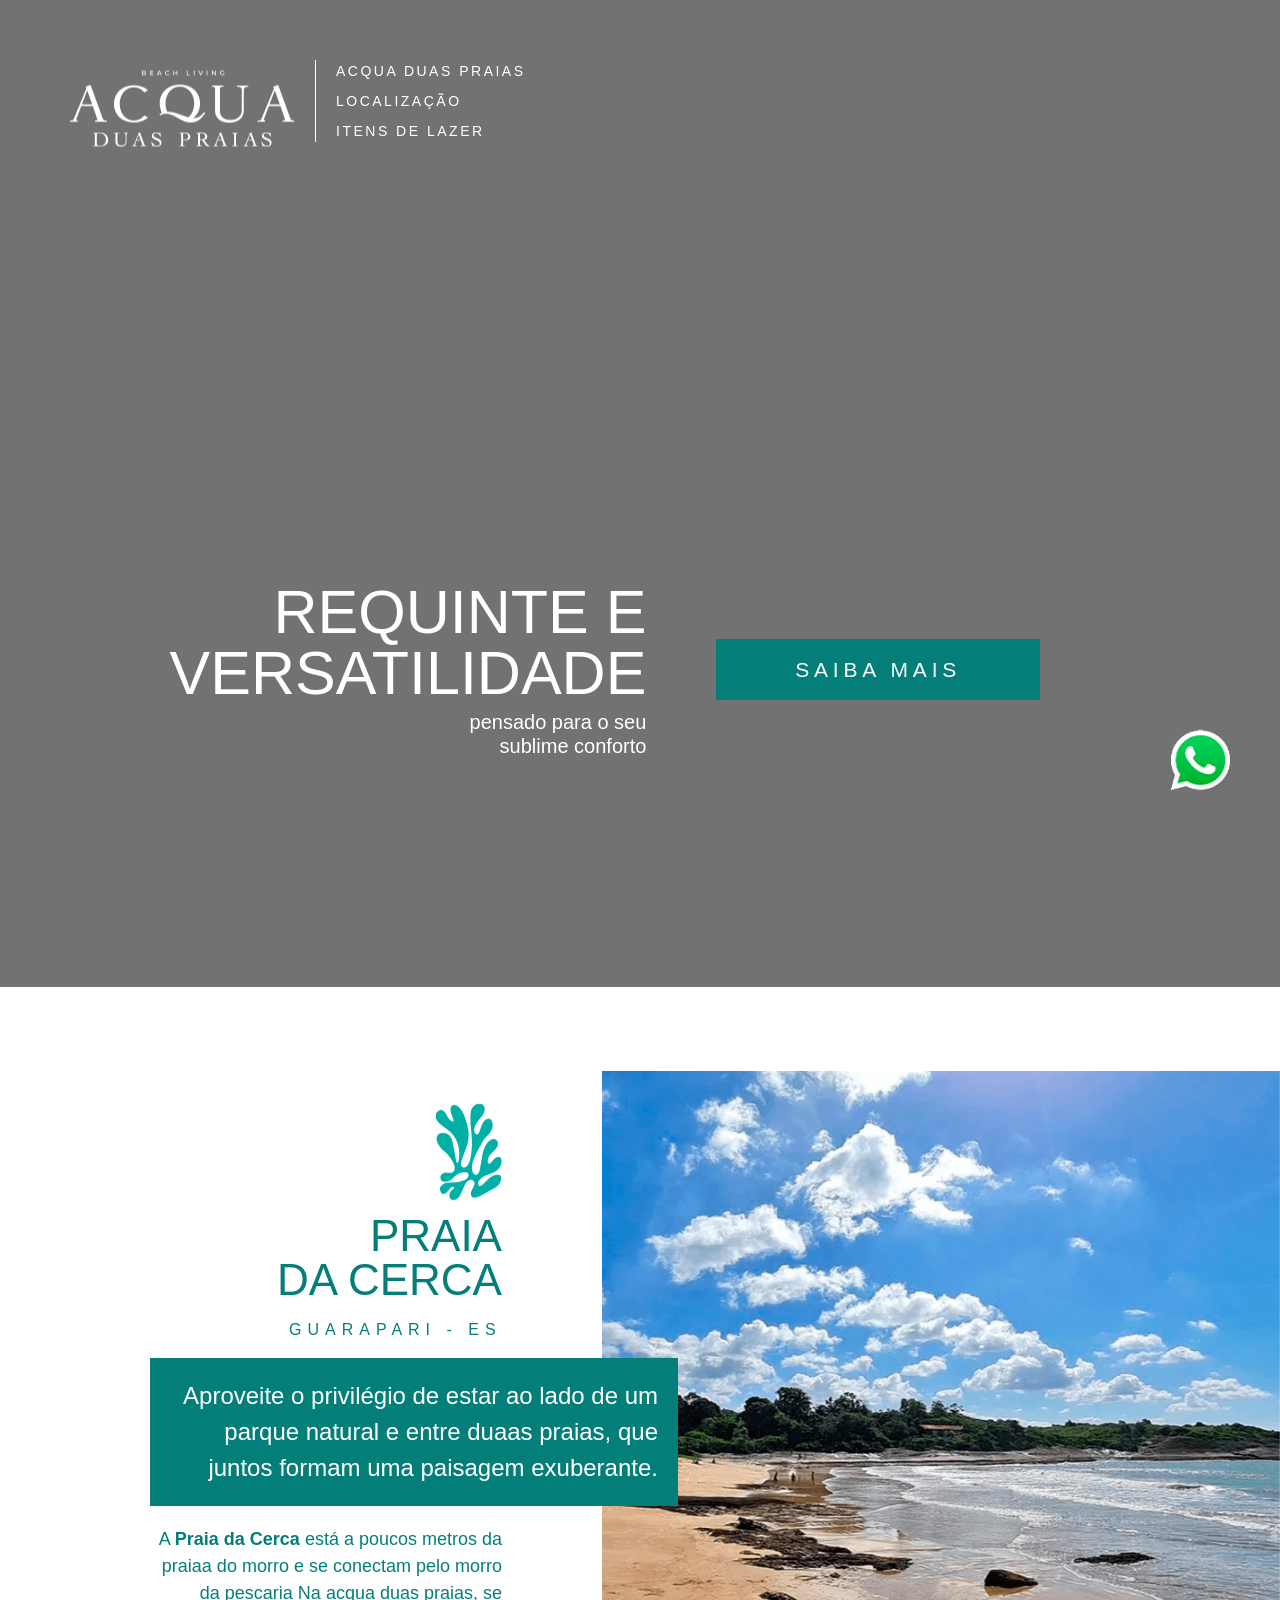
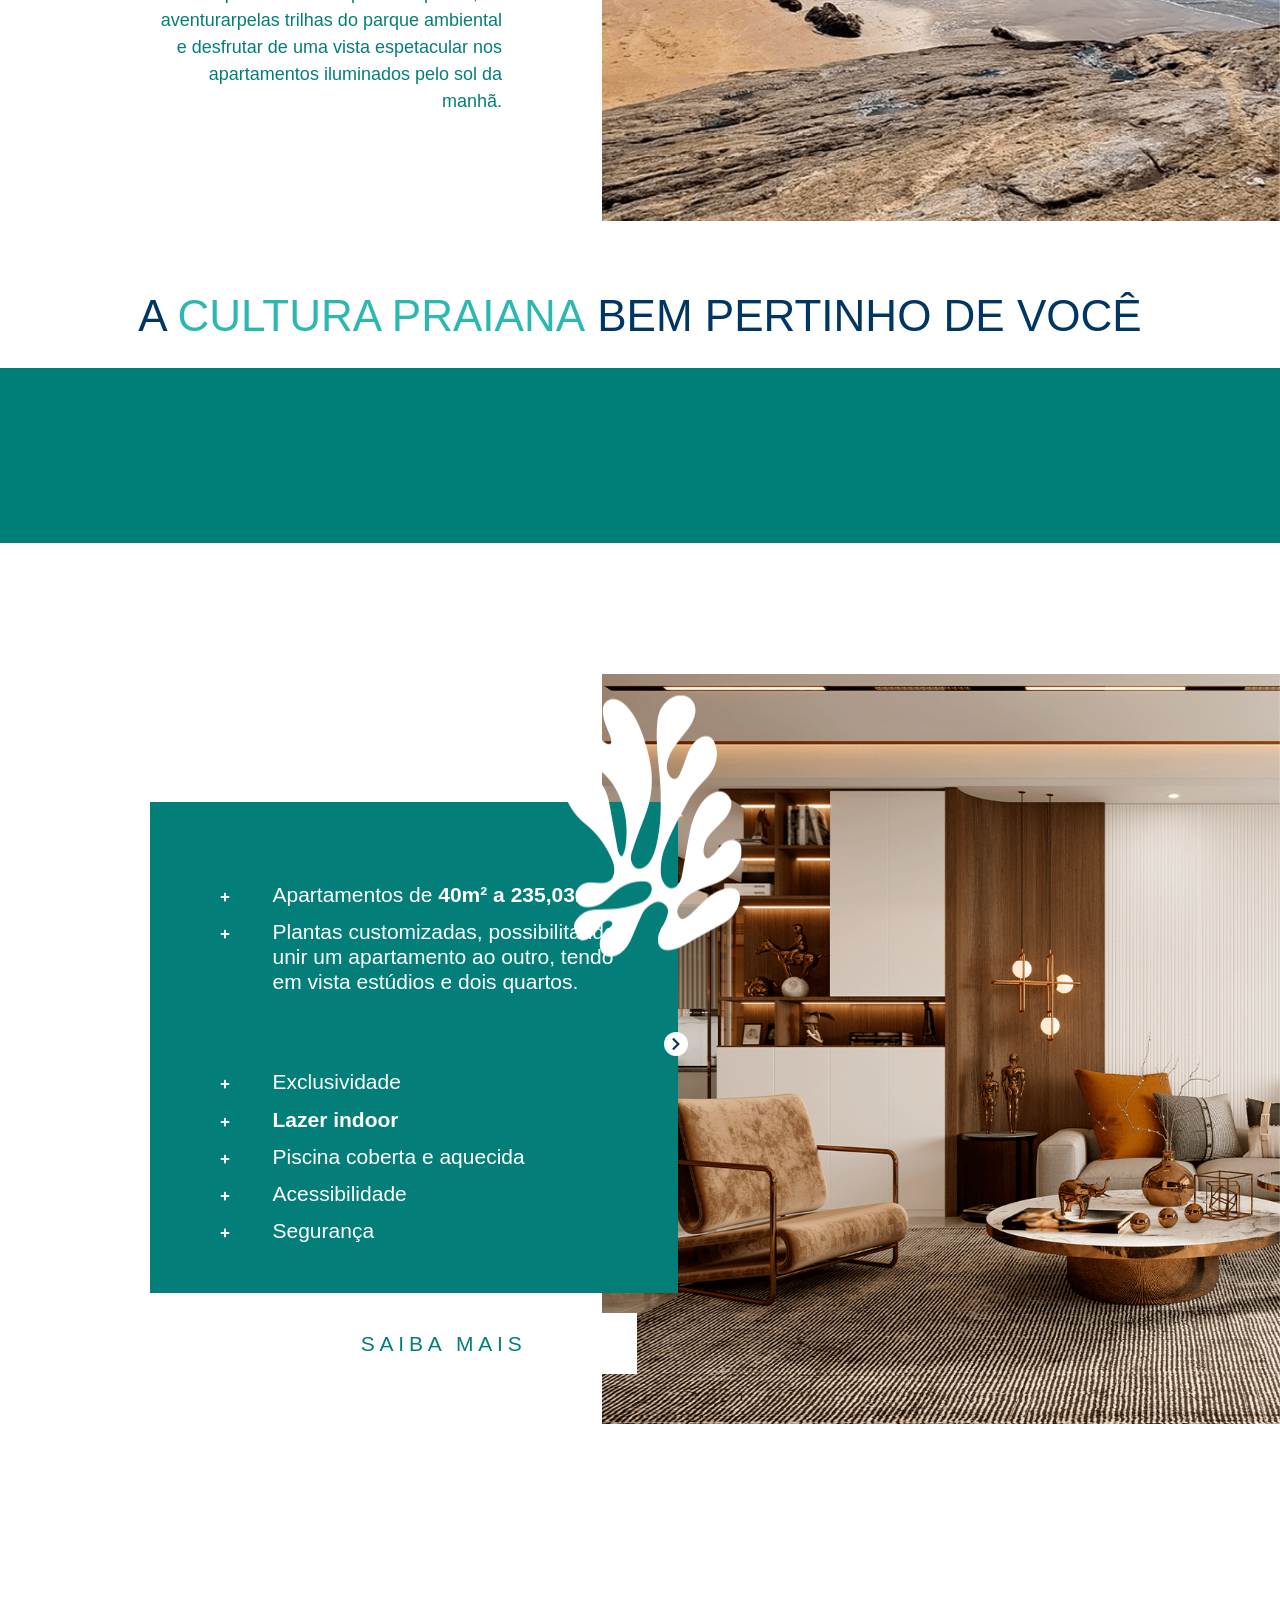
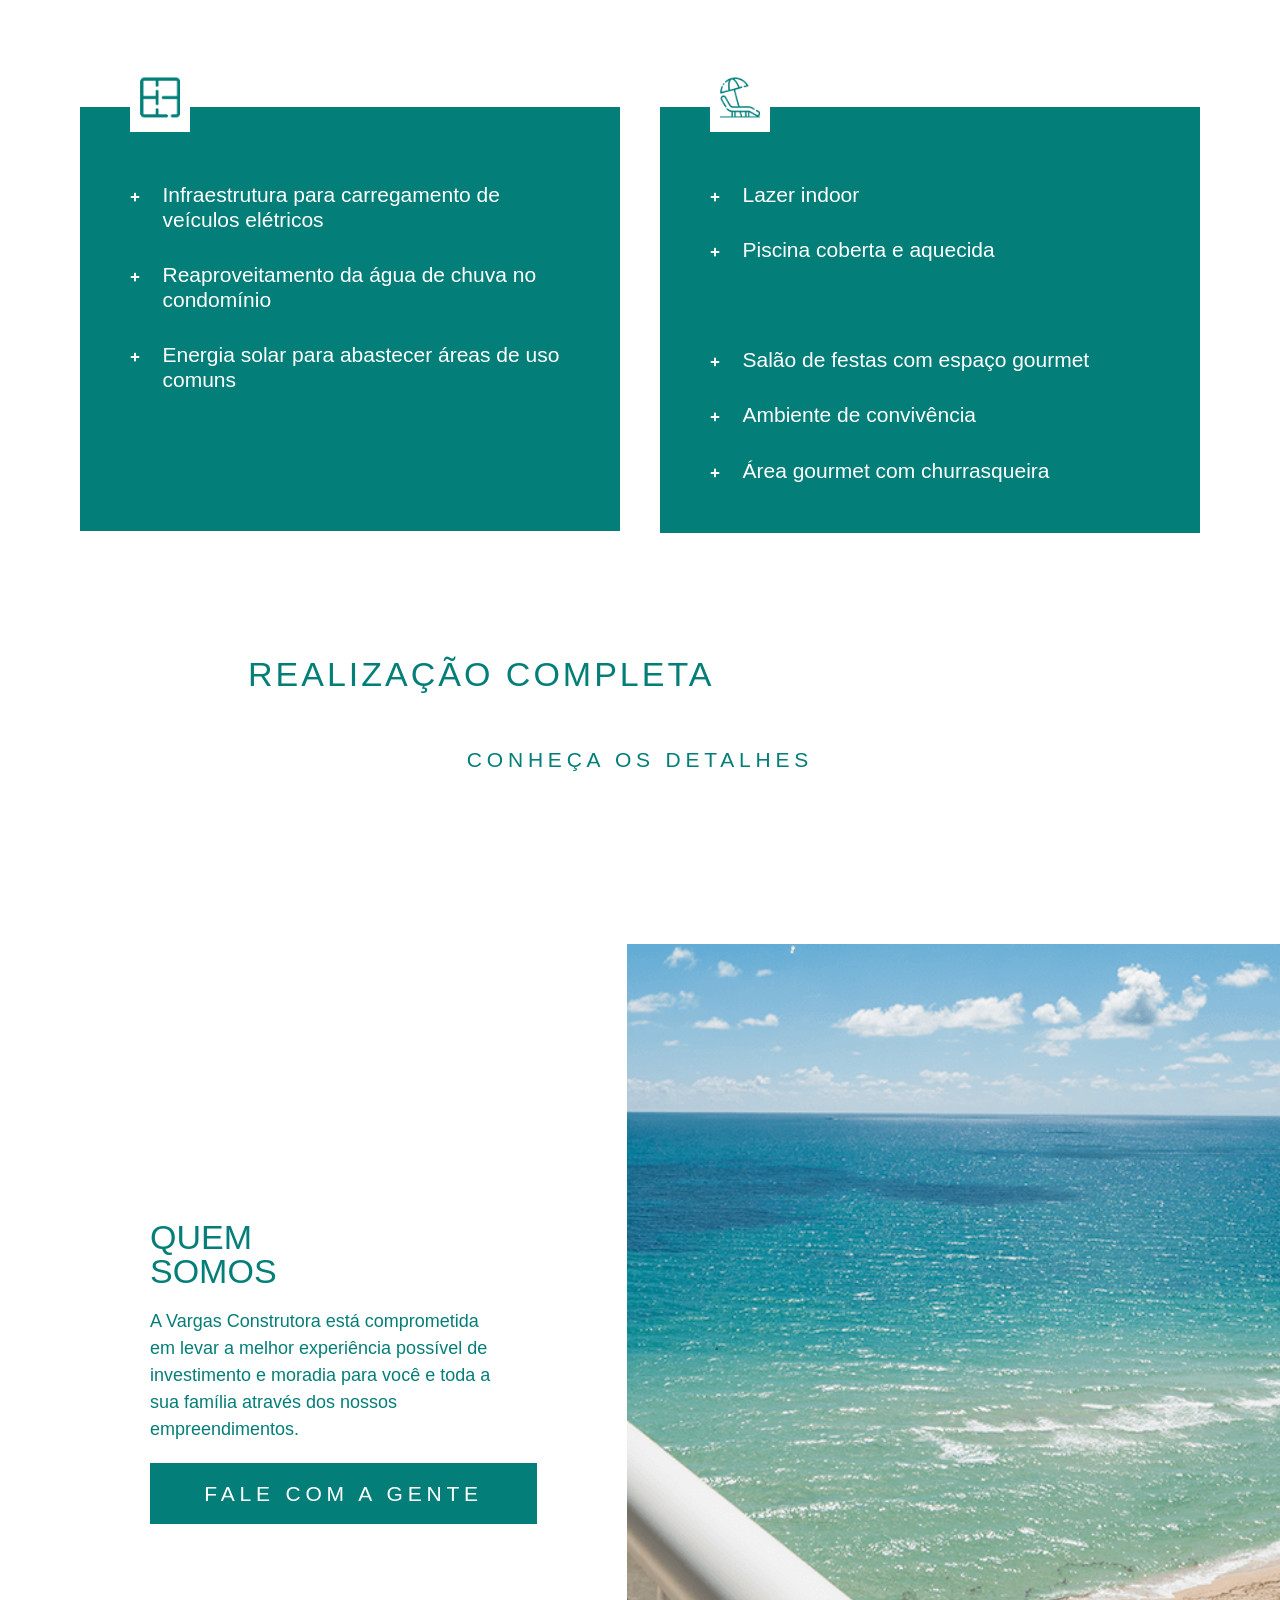
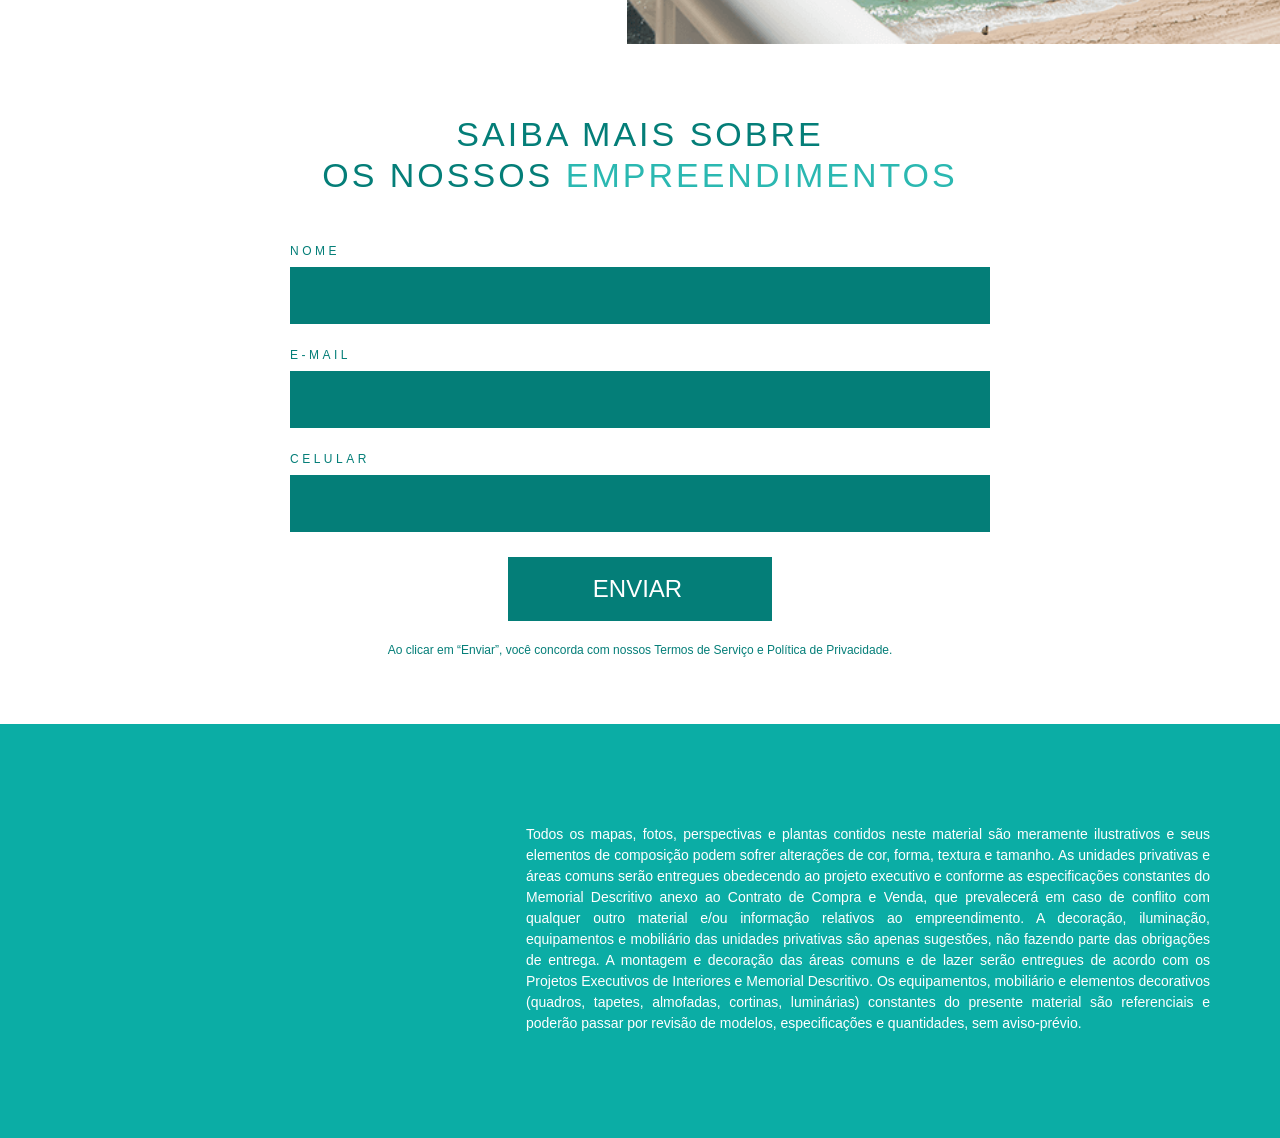
==== commit 0a7e34f3: "feat: adicionar animações e interações (mesmas do Acqua Enseada) - Fade-in em cascata ao rolar a pág" ====
--- a/index.html
+++ b/index.html
@@ -10,7 +10,7 @@
 	<!-- This site is optimized with the Yoast SEO plugin v27.5 - https://yoast.com/product/yoast-seo-wordpress/ -->
 	<title>Apartamentos na Praia da Cerca – Guarapari</title>
 	<meta name="description" content="Conheça o Acqua Duas Praias, empreendimento da Vargas Construtora na Praia da Cerca, Guarapari. Apartamentos de 40m² a 235m² com piscina coberta, lazer completo e vista para o mar." />
-	<link rel="canonical" href="https://acquaduaspraias.com.br/" />
+	<link rel="canonical" href="acqua-duas-praias/index.html" />
 	<meta property="og:locale" content="pt_BR" />
 	<meta property="og:type" content="website" />
 	<meta property="og:title" content="Apartamentos na Praia da Cerca – Guarapari" />
@@ -18,17 +18,17 @@
 	<meta property="og:url" content="https://acquaduaspraias.com.br/" />
 	<meta property="og:site_name" content="Acqua Duas Praias - Vargas Construtora" />
 	<meta property="article:modified_time" content="2026-05-11T17:59:58+00:00" />
-	<meta property="og:image" content="https://acquaduaspraias.com.br/wp-content/uploads/2025/03/capa-acqua-duas-praias-fachada.jpg" />
+	<meta property="og:image" content="https://acquaduaspraias.com.br/wp-content/uploads/2025/03/AdobeStock_894592991-1.png" />
 	<meta property="og:image:width" content="1920" />
 	<meta property="og:image:height" content="1044" />
-	<meta property="og:image:type" content="image/jpeg" />
+	<meta property="og:image:type" content="image/png" />
 	<meta name="twitter:card" content="summary_large_image" />
-	<script type="application/ld+json" class="yoast-schema-graph">{"@context":"https:\/\/schema.org","@graph":[{"@type":"WebPage","@id":"https:\/\/acquaduaspraias.com.br\/","url":"https:\/\/acquaduaspraias.com.br\/","name":"Apartamentos na Praia da Cerca – Guarapari","isPartOf":{"@id":"https:\/\/acquaduaspraias.com.br\/#website"},"about":{"@id":"https:\/\/acquaduaspraias.com.br\/#organization"},"primaryImageOfPage":{"@id":"https:\/\/acquaduaspraias.com.br\/#primaryimage"},"image":{"@id":"https:\/\/acquaduaspraias.com.br\/#primaryimage"},"thumbnailUrl":"\/wp-content\/uploads\/2025\/03\/capa-acqua-duas-praias-fachada.jpg","datePublished":"2025-03-25T18:24:10+00:00","dateModified":"2026-05-11T17:59:58+00:00","description":"Conheça o Acqua Duas Praias, empreendimento da Vargas Construtora na Praia da Cerca, Guarapari. Apartamentos de 40m² a 235m² com piscina coberta, lazer completo e vista para o mar.","breadcrumb":{"@id":"https:\/\/acquaduaspraias.com.br\/#breadcrumb"},"inLanguage":"pt-BR","potentialAction":[{"@type":"ReadAction","target":["https:\/\/acquaduaspraias.com.br\/"]}]},{"@type":"ImageObject","inLanguage":"pt-BR","@id":"https:\/\/acquaduaspraias.com.br\/#primaryimage","url":"\/wp-content\/uploads\/2025\/03\/capa-acqua-duas-praias-fachada.jpg","contentUrl":"\/wp-content\/uploads\/2025\/03\/capa-acqua-duas-praias-fachada.jpg","width":1920,"height":1044},{"@type":"BreadcrumbList","@id":"https:\/\/acquaduaspraias.com.br\/#breadcrumb","itemListElement":[{"@type":"ListItem","position":1,"name":"Home"}]},{"@type":"WebSite","@id":"https:\/\/acquaduaspraias.com.br\/#website","url":"https:\/\/acquaduaspraias.com.br\/","name":"Apartamentos na Praia da Cerca – Guarapari","description":"Conheça o Acqua Duas Praias, empreendimento da Vargas Construtora na Praia da Cerca, Guarapari. Apartamentos de 40m² a 235m² com piscina coberta, lazer completo e vista para o mar.","publisher":{"@id":"https:\/\/acquaduaspraias.com.br\/#organization"},"potentialAction":[{"@type":"SearchAction","target":{"@type":"EntryPoint","urlTemplate":"https:\/\/acquaduaspraias.com.br\/?s={search_term_string}"},"query-input":{"@type":"PropertyValueSpecification","valueRequired":true,"valueName":"search_term_string"}}],"inLanguage":"pt-BR"},{"@type":"Organization","@id":"https:\/\/acquaduaspraias.com.br\/#organization","name":"Apartamentos na Praia da Cerca – Guarapari","url":"https:\/\/acquaduaspraias.com.br\/","logo":{"@type":"ImageObject","inLanguage":"pt-BR","@id":"https:\/\/acquaduaspraias.com.br\/#\/schema\/logo\/image\/","url":"\/wp-content\/uploads\/2025\/03\/VARGAS-CONSTRUTORA-removebg-preview.png","contentUrl":"\/wp-content\/uploads\/2025\/03\/VARGAS-CONSTRUTORA-removebg-preview.png","width":150,"height":150,"caption":"Apartamentos na Praia da Cerca – Guarapari"},"image":{"@id":"https:\/\/acquaduaspraias.com.br\/#\/schema\/logo\/image\/"}}]}</script>
+	<script type="application/ld+json" class="yoast-schema-graph">{"@context":"https:\/\/schema.org","@graph":[{"@type":"WebPage","@id":"https:\/\/acquaduaspraias.com.br\/","url":"https:\/\/acquaduaspraias.com.br\/","name":"Apartamentos na Praia da Cerca – Guarapari","isPartOf":{"@id":"https:\/\/acquaduaspraias.com.br\/#website"},"about":{"@id":"https:\/\/acquaduaspraias.com.br\/#organization"},"primaryImageOfPage":{"@id":"https:\/\/acquaduaspraias.com.br\/#primaryimage"},"image":{"@id":"https:\/\/acquaduaspraias.com.br\/#primaryimage"},"thumbnailUrl":"https:\/\/acquaduaspraias.com.br\/wp-content\/uploads\/2025\/03\/AdobeStock_894592991-1.png","datePublished":"2025-03-25T18:24:10+00:00","dateModified":"2026-05-11T17:59:58+00:00","description":"Conheça o Acqua Duas Praias, empreendimento da Vargas Construtora na Praia da Cerca, Guarapari. Apartamentos de 40m² a 235m² com piscina coberta, lazer completo e vista para o mar.","breadcrumb":{"@id":"https:\/\/acquaduaspraias.com.br\/#breadcrumb"},"inLanguage":"pt-BR","potentialAction":[{"@type":"ReadAction","target":["https:\/\/acquaduaspraias.com.br\/"]}]},{"@type":"ImageObject","inLanguage":"pt-BR","@id":"https:\/\/acquaduaspraias.com.br\/#primaryimage","url":"https:\/\/acquaduaspraias.com.br\/wp-content\/uploads\/2025\/03\/AdobeStock_894592991-1.png","contentUrl":"https:\/\/acquaduaspraias.com.br\/wp-content\/uploads\/2025\/03\/AdobeStock_894592991-1.png","width":1920,"height":1044},{"@type":"BreadcrumbList","@id":"https:\/\/acquaduaspraias.com.br\/#breadcrumb","itemListElement":[{"@type":"ListItem","position":1,"name":"Home"}]},{"@type":"WebSite","@id":"https:\/\/acquaduaspraias.com.br\/#website","url":"https:\/\/acquaduaspraias.com.br\/","name":"Apartamentos na Praia da Cerca – Guarapari","description":"Conheça o Acqua Duas Praias, empreendimento da Vargas Construtora na Praia da Cerca, Guarapari. Apartamentos de 40m² a 235m² com piscina coberta, lazer completo e vista para o mar.","publisher":{"@id":"https:\/\/acquaduaspraias.com.br\/#organization"},"potentialAction":[{"@type":"SearchAction","target":{"@type":"EntryPoint","urlTemplate":"https:\/\/acquaduaspraias.com.br\/?s={search_term_string}"},"query-input":{"@type":"PropertyValueSpecification","valueRequired":true,"valueName":"search_term_string"}}],"inLanguage":"pt-BR"},{"@type":"Organization","@id":"https:\/\/acquaduaspraias.com.br\/#organization","name":"Apartamentos na Praia da Cerca – Guarapari","url":"https:\/\/acquaduaspraias.com.br\/","logo":{"@type":"ImageObject","inLanguage":"pt-BR","@id":"https:\/\/acquaduaspraias.com.br\/#\/schema\/logo\/image\/","url":"https:\/\/acquaduaspraias.com.br\/wp-content\/uploads\/2025\/03\/VARGAS-CONSTRUTORA-removebg-preview.png","contentUrl":"https:\/\/acquaduaspraias.com.br\/wp-content\/uploads\/2025\/03\/VARGAS-CONSTRUTORA-removebg-preview.png","width":150,"height":150,"caption":"Apartamentos na Praia da Cerca – Guarapari"},"image":{"@id":"https:\/\/acquaduaspraias.com.br\/#\/schema\/logo\/image\/"}}]}</script>
 	<!-- / Yoast SEO plugin. -->
 
 
 <script type="rocketlazyloadscript">
-window._wpemojiSettings = {"baseUrl":"https:\/\/s.w.org\/images\/core\/emoji\/16.0.1\/72x72\/","ext":".png","svgUrl":"https:\/\/s.w.org\/images\/core\/emoji\/16.0.1\/svg\/","svgExt":".svg","source":{"concatemoji":"\/wp-includes\/js\/wp-emoji-release.min.js"}};
+window._wpemojiSettings = {"baseUrl":"https:\/\/s.w.org\/images\/core\/emoji\/16.0.1\/72x72\/","ext":".png","svgUrl":"https:\/\/s.w.org\/images\/core\/emoji\/16.0.1\/svg\/","svgExt":".svg","source":{"concatemoji":"https:\/\/acquaduaspraias.com.br\/wp-includes\/js\/wp-emoji-release.min.js"}};
 /*! This file is auto-generated */
 !function(s,n){var o,i,e;function c(e){try{var t={supportTests:e,timestamp:(new Date).valueOf()};sessionStorage.setItem(o,JSON.stringify(t))}catch(e){}}function p(e,t,n){e.clearRect(0,0,e.canvas.width,e.canvas.height),e.fillText(t,0,0);var t=new Uint32Array(e.getImageData(0,0,e.canvas.width,e.canvas.height).data),a=(e.clearRect(0,0,e.canvas.width,e.canvas.height),e.fillText(n,0,0),new Uint32Array(e.getImageData(0,0,e.canvas.width,e.canvas.height).data));return t.every(function(e,t){return e===a[t]})}function u(e,t){e.clearRect(0,0,e.canvas.width,e.canvas.height),e.fillText(t,0,0);for(var n=e.getImageData(16,16,1,1),a=0;a<n.data.length;a++)if(0!==n.data[a])return!1;return!0}function f(e,t,n,a){switch(t){case"flag":return n(e,"\ud83c\udff3\ufe0f\u200d\u26a7\ufe0f","\ud83c\udff3\ufe0f\u200b\u26a7\ufe0f")?!1:!n(e,"\ud83c\udde8\ud83c\uddf6","\ud83c\udde8\u200b\ud83c\uddf6")&&!n(e,"\ud83c\udff4\udb40\udc67\udb40\udc62\udb40\udc65\udb40\udc6e\udb40\udc67\udb40\udc7f","\ud83c\udff4\u200b\udb40\udc67\u200b\udb40\udc62\u200b\udb40\udc65\u200b\udb40\udc6e\u200b\udb40\udc67\u200b\udb40\udc7f");case"emoji":return!a(e,"\ud83e\udedf")}return!1}function g(e,t,n,a){var r="undefined"!=typeof WorkerGlobalScope&&self instanceof WorkerGlobalScope?new OffscreenCanvas(300,150):s.createElement("canvas"),o=r.getContext("2d",{willReadFrequently:!0}),i=(o.textBaseline="top",o.font="600 32px Arial",{});return e.forEach(function(e){i[e]=t(o,e,n,a)}),i}function t(e){var t=s.createElement("script");t.src=e,t.defer=!0,s.head.appendChild(t)}"undefined"!=typeof Promise&&(o="wpEmojiSettingsSupports",i=["flag","emoji"],n.supports={everything:!0,everythingExceptFlag:!0},e=new Promise(function(e){s.addEventListener("DOMContentLoaded",e,{once:!0})}),new Promise(function(t){var n=function(){try{var e=JSON.parse(sessionStorage.getItem(o));if("object"==typeof e&&"number"==typeof e.timestamp&&(new Date).valueOf()<e.timestamp+604800&&"object"==typeof e.supportTests)return e.supportTests}catch(e){}return null}();if(!n){if("undefined"!=typeof Worker&&"undefined"!=typeof OffscreenCanvas&&"undefined"!=typeof URL&&URL.createObjectURL&&"undefined"!=typeof Blob)try{var e="postMessage("+g.toString()+"("+[JSON.stringify(i),f.toString(),p.toString(),u.toString()].join(",")+"));",a=new Blob([e],{type:"text/javascript"}),r=new Worker(URL.createObjectURL(a),{name:"wpTestEmojiSupports"});return void(r.onmessage=function(e){c(n=e.data),r.terminate(),t(n)})}catch(e){}c(n=g(i,f,p,u))}t(n)}).then(function(e){for(var t in e)n.supports[t]=e[t],n.supports.everything=n.supports.everything&&n.supports[t],"flag"!==t&&(n.supports.everythingExceptFlag=n.supports.everythingExceptFlag&&n.supports[t]);n.supports.everythingExceptFlag=n.supports.everythingExceptFlag&&!n.supports.flag,n.DOMReady=!1,n.readyCallback=function(){n.DOMReady=!0}}).then(function(){return e}).then(function(){var e;n.supports.everything||(n.readyCallback(),(e=n.source||{}).concatemoji?t(e.concatemoji):e.wpemoji&&e.twemoji&&(t(e.twemoji),t(e.wpemoji)))}))}((window,document),window._wpemojiSettings);
 </script>
@@ -74,9 +74,9 @@
 .rll-youtube-player{position:relative;padding-bottom:56.23%;height:0;overflow:hidden;max-width:100%;}.rll-youtube-player:focus-within{outline: 2px solid currentColor;outline-offset: 5px;}.rll-youtube-player iframe{position:absolute;top:0;left:0;width:100%;height:100%;z-index:100;background:0 0}.rll-youtube-player img{bottom:0;display:block;left:0;margin:auto;max-width:100%;width:100%;position:absolute;right:0;top:0;border:none;height:auto;-webkit-transition:.4s all;-moz-transition:.4s all;transition:.4s all}.rll-youtube-player img:hover{-webkit-filter:brightness(75%)}.rll-youtube-player .play{height:100%;width:100%;left:0;top:0;position:absolute;background:var(--wpr-bg-d74942a7-8733-42d6-a0dc-ad43f418de6b) no-repeat center;background-color: transparent !important;cursor:pointer;border:none;}.wp-embed-responsive .wp-has-aspect-ratio .rll-youtube-player{position:absolute;padding-bottom:0;width:100%;height:100%;top:0;bottom:0;left:0;right:0}
 </style>
 <link data-minify="1" rel='stylesheet' id='elementor-gf-local-montserrat-css' href='wp-content/cache/min/1/wp-content/uploads/elementor/google-fonts/css/montserrat.css' media='all' />
-<script type="rocketlazyloadscript" data-rocket-src="/wp-content/plugins/elementor/assets/lib/font-awesome/js/v4-shims.min.js" id="font-awesome-4-shim-js" data-rocket-defer defer></script>
-<script type="rocketlazyloadscript" data-rocket-src="/wp-includes/js/jquery/jquery.min.js" id="jquery-core-js" data-rocket-defer defer></script>
-<script type="rocketlazyloadscript" data-rocket-src="/wp-includes/js/jquery/jquery-migrate.min.js" id="jquery-migrate-js" data-rocket-defer defer></script>
+<script type="rocketlazyloadscript" data-rocket-src="https://acquaduaspraias.com.br/wp-content/plugins/elementor/assets/lib/font-awesome/js/v4-shims.min.js" id="font-awesome-4-shim-js" data-rocket-defer defer></script>
+<script type="rocketlazyloadscript" data-rocket-src="https://acquaduaspraias.com.br/wp-includes/js/jquery/jquery.min.js" id="jquery-core-js" data-rocket-defer defer></script>
+<script type="rocketlazyloadscript" data-rocket-src="https://acquaduaspraias.com.br/wp-includes/js/jquery/jquery-migrate.min.js" id="jquery-migrate-js" data-rocket-defer defer></script>
 <meta name="generator" content="WordPress 6.8.6" />
 <link rel='shortlink' href='acqua-duas-praias/index.html' />
 <meta name="generator" content="Elementor 3.28.0; features: e_font_icon_svg, additional_custom_breakpoints, e_local_google_fonts, e_element_cache; settings: css_print_method-external, google_font-enabled, font_display-swap">
@@ -111,9 +111,9 @@
 <meta name="msapplication-TileImage" content="/wp-content/uploads/2025/03/VARGAS-CONSTRUTORA-removebg-preview.png" />
 <noscript><style id="rocket-lazyload-nojs-css">.rll-youtube-player, [data-lazy-src]{display:none !important;}</style></noscript><style id="wpr-lazyload-bg-container"></style><style id="wpr-lazyload-bg-exclusion"></style>
 <noscript>
-<style id="wpr-lazyload-bg-nostyle">.elementor-137 .elementor-element.elementor-element-37bd7e8:not(.elementor-motion-effects-element-type-background), .elementor-137 .elementor-element.elementor-element-37bd7e8 > .elementor-motion-effects-container > .elementor-motion-effects-layer{--wpr-bg-1825527b-adaa-4e99-9410-6a5c1b1cf467: url('wp-content/uploads/2025/03/hero-fachada.jpg');}.elementor-137 .elementor-element.elementor-element-0d30a2d:not(.elementor-motion-effects-element-type-background), .elementor-137 .elementor-element.elementor-element-0d30a2d > .elementor-motion-effects-container > .elementor-motion-effects-layer{--wpr-bg-44bbb4b3-59b6-4b02-b294-a7060cfa0b4a: url('wp-content/uploads/2025/03/Bloco-02-copiar.png');}.elementor-137 .elementor-element.elementor-element-4d0edac:not(.elementor-motion-effects-element-type-background), .elementor-137 .elementor-element.elementor-element-4d0edac > .elementor-motion-effects-container > .elementor-motion-effects-layer{--wpr-bg-0089d103-131a-43ea-96c1-50beac5abdd9: url('wp-content/uploads/2025/03/Texto.png');}.elementor-137 .elementor-element.elementor-element-75f729d:not(.elementor-motion-effects-element-type-background), .elementor-137 .elementor-element.elementor-element-75f729d > .elementor-motion-effects-container > .elementor-motion-effects-layer{--wpr-bg-e26d62a7-00ec-4d73-a22d-6d9bd1698a67: url('wp-content/uploads/2025/03/Bloco-02-copiar.png');}.rll-youtube-player .play{--wpr-bg-d74942a7-8733-42d6-a0dc-ad43f418de6b: url('wp-content/plugins/wp-rocket/assets/img/youtube.png');}</style>
+<style id="wpr-lazyload-bg-nostyle">.elementor-137 .elementor-element.elementor-element-37bd7e8:not(.elementor-motion-effects-element-type-background), .elementor-137 .elementor-element.elementor-element-37bd7e8 > .elementor-motion-effects-container > .elementor-motion-effects-layer{--wpr-bg-1825527b-adaa-4e99-9410-6a5c1b1cf467: url('wp-content/uploads/2025/03/Bloco-01-1.png');}.elementor-137 .elementor-element.elementor-element-0d30a2d:not(.elementor-motion-effects-element-type-background), .elementor-137 .elementor-element.elementor-element-0d30a2d > .elementor-motion-effects-container > .elementor-motion-effects-layer{--wpr-bg-44bbb4b3-59b6-4b02-b294-a7060cfa0b4a: url('wp-content/uploads/2025/03/Bloco-02-copiar.png');}.elementor-137 .elementor-element.elementor-element-4d0edac:not(.elementor-motion-effects-element-type-background), .elementor-137 .elementor-element.elementor-element-4d0edac > .elementor-motion-effects-container > .elementor-motion-effects-layer{--wpr-bg-0089d103-131a-43ea-96c1-50beac5abdd9: url('wp-content/uploads/2025/03/Texto.png');}.elementor-137 .elementor-element.elementor-element-75f729d:not(.elementor-motion-effects-element-type-background), .elementor-137 .elementor-element.elementor-element-75f729d > .elementor-motion-effects-container > .elementor-motion-effects-layer{--wpr-bg-e26d62a7-00ec-4d73-a22d-6d9bd1698a67: url('wp-content/uploads/2025/03/Bloco-02-copiar.png');}.rll-youtube-player .play{--wpr-bg-d74942a7-8733-42d6-a0dc-ad43f418de6b: url('wp-content/plugins/wp-rocket/assets/img/youtube.png');}</style>
 </noscript>
-<script type="application/javascript">const rocket_pairs = [{"selector":".elementor-137 .elementor-element.elementor-element-37bd7e8:not(.elementor-motion-effects-element-type-background), .elementor-137 .elementor-element.elementor-element-37bd7e8 > .elementor-motion-effects-container > .elementor-motion-effects-layer","style":".elementor-137 .elementor-element.elementor-element-37bd7e8:not(.elementor-motion-effects-element-type-background), .elementor-137 .elementor-element.elementor-element-37bd7e8 > .elementor-motion-effects-container > .elementor-motion-effects-layer{--wpr-bg-1825527b-adaa-4e99-9410-6a5c1b1cf467: url('\/wp-content\/uploads\/2025\/03\/hero-fachada.jpg');}","hash":"1825527b-adaa-4e99-9410-6a5c1b1cf467","url":"\/wp-content\/uploads\/2025\/03\/hero-fachada.jpg"},{"selector":".elementor-137 .elementor-element.elementor-element-0d30a2d:not(.elementor-motion-effects-element-type-background), .elementor-137 .elementor-element.elementor-element-0d30a2d > .elementor-motion-effects-container > .elementor-motion-effects-layer","style":".elementor-137 .elementor-element.elementor-element-0d30a2d:not(.elementor-motion-effects-element-type-background), .elementor-137 .elementor-element.elementor-element-0d30a2d > .elementor-motion-effects-container > .elementor-motion-effects-layer{--wpr-bg-44bbb4b3-59b6-4b02-b294-a7060cfa0b4a: url('\/wp-content\/uploads\/2025\/03\/Bloco-02-copiar.png');}","hash":"44bbb4b3-59b6-4b02-b294-a7060cfa0b4a","url":"\/wp-content\/uploads\/2025\/03\/Bloco-02-copiar.png"},{"selector":".elementor-137 .elementor-element.elementor-element-4d0edac:not(.elementor-motion-effects-element-type-background), .elementor-137 .elementor-element.elementor-element-4d0edac > .elementor-motion-effects-container > .elementor-motion-effects-layer","style":".elementor-137 .elementor-element.elementor-element-4d0edac:not(.elementor-motion-effects-element-type-background), .elementor-137 .elementor-element.elementor-element-4d0edac > .elementor-motion-effects-container > .elementor-motion-effects-layer{--wpr-bg-0089d103-131a-43ea-96c1-50beac5abdd9: url('\/wp-content\/uploads\/2025\/03\/Texto.png');}","hash":"0089d103-131a-43ea-96c1-50beac5abdd9","url":"\/wp-content\/uploads\/2025\/03\/Texto.png"},{"selector":".elementor-137 .elementor-element.elementor-element-75f729d:not(.elementor-motion-effects-element-type-background), .elementor-137 .elementor-element.elementor-element-75f729d > .elementor-motion-effects-container > .elementor-motion-effects-layer","style":".elementor-137 .elementor-element.elementor-element-75f729d:not(.elementor-motion-effects-element-type-background), .elementor-137 .elementor-element.elementor-element-75f729d > .elementor-motion-effects-container > .elementor-motion-effects-layer{--wpr-bg-e26d62a7-00ec-4d73-a22d-6d9bd1698a67: url('\/wp-content\/uploads\/2025\/03\/Bloco-02-copiar.png');}","hash":"e26d62a7-00ec-4d73-a22d-6d9bd1698a67","url":"\/wp-content\/uploads\/2025\/03\/Bloco-02-copiar.png"},{"selector":".rll-youtube-player .play","style":".rll-youtube-player .play{--wpr-bg-d74942a7-8733-42d6-a0dc-ad43f418de6b: url('\/wp-content\/plugins\/wp-rocket\/assets\/img\/youtube.png');}","hash":"d74942a7-8733-42d6-a0dc-ad43f418de6b","url":"\/wp-content\/plugins\/wp-rocket\/assets\/img\/youtube.png"}]; const rocket_excluded_pairs = [];</script><meta name="generator" content="WP Rocket 3.17.3.1" data-wpr-features="wpr_lazyload_css_bg_img wpr_delay_js wpr_defer_js wpr_minify_js wpr_lazyload_images wpr_lazyload_iframes wpr_image_dimensions wpr_minify_css" /></head>
+<script type="application/javascript">const rocket_pairs = [{"selector":".elementor-137 .elementor-element.elementor-element-37bd7e8:not(.elementor-motion-effects-element-type-background), .elementor-137 .elementor-element.elementor-element-37bd7e8 > .elementor-motion-effects-container > .elementor-motion-effects-layer","style":".elementor-137 .elementor-element.elementor-element-37bd7e8:not(.elementor-motion-effects-element-type-background), .elementor-137 .elementor-element.elementor-element-37bd7e8 > .elementor-motion-effects-container > .elementor-motion-effects-layer{--wpr-bg-1825527b-adaa-4e99-9410-6a5c1b1cf467: url('https:\/\/acquaduaspraias.com.br\/wp-content\/uploads\/2025\/03\/Bloco-01-1.png');}","hash":"1825527b-adaa-4e99-9410-6a5c1b1cf467","url":"https:\/\/acquaduaspraias.com.br\/wp-content\/uploads\/2025\/03\/Bloco-01-1.png"},{"selector":".elementor-137 .elementor-element.elementor-element-0d30a2d:not(.elementor-motion-effects-element-type-background), .elementor-137 .elementor-element.elementor-element-0d30a2d > .elementor-motion-effects-container > .elementor-motion-effects-layer","style":".elementor-137 .elementor-element.elementor-element-0d30a2d:not(.elementor-motion-effects-element-type-background), .elementor-137 .elementor-element.elementor-element-0d30a2d > .elementor-motion-effects-container > .elementor-motion-effects-layer{--wpr-bg-44bbb4b3-59b6-4b02-b294-a7060cfa0b4a: url('https:\/\/acquaduaspraias.com.br\/wp-content\/uploads\/2025\/03\/Bloco-02-copiar.png');}","hash":"44bbb4b3-59b6-4b02-b294-a7060cfa0b4a","url":"https:\/\/acquaduaspraias.com.br\/wp-content\/uploads\/2025\/03\/Bloco-02-copiar.png"},{"selector":".elementor-137 .elementor-element.elementor-element-4d0edac:not(.elementor-motion-effects-element-type-background), .elementor-137 .elementor-element.elementor-element-4d0edac > .elementor-motion-effects-container > .elementor-motion-effects-layer","style":".elementor-137 .elementor-element.elementor-element-4d0edac:not(.elementor-motion-effects-element-type-background), .elementor-137 .elementor-element.elementor-element-4d0edac > .elementor-motion-effects-container > .elementor-motion-effects-layer{--wpr-bg-0089d103-131a-43ea-96c1-50beac5abdd9: url('https:\/\/acquaduaspraias.com.br\/wp-content\/uploads\/2025\/03\/Texto.png');}","hash":"0089d103-131a-43ea-96c1-50beac5abdd9","url":"https:\/\/acquaduaspraias.com.br\/wp-content\/uploads\/2025\/03\/Texto.png"},{"selector":".elementor-137 .elementor-element.elementor-element-75f729d:not(.elementor-motion-effects-element-type-background), .elementor-137 .elementor-element.elementor-element-75f729d > .elementor-motion-effects-container > .elementor-motion-effects-layer","style":".elementor-137 .elementor-element.elementor-element-75f729d:not(.elementor-motion-effects-element-type-background), .elementor-137 .elementor-element.elementor-element-75f729d > .elementor-motion-effects-container > .elementor-motion-effects-layer{--wpr-bg-e26d62a7-00ec-4d73-a22d-6d9bd1698a67: url('https:\/\/acquaduaspraias.com.br\/wp-content\/uploads\/2025\/03\/Bloco-02-copiar.png');}","hash":"e26d62a7-00ec-4d73-a22d-6d9bd1698a67","url":"https:\/\/acquaduaspraias.com.br\/wp-content\/uploads\/2025\/03\/Bloco-02-copiar.png"},{"selector":".rll-youtube-player .play","style":".rll-youtube-player .play{--wpr-bg-d74942a7-8733-42d6-a0dc-ad43f418de6b: url('https:\/\/acquaduaspraias.com.br\/wp-content\/plugins\/wp-rocket\/assets\/img\/youtube.png');}","hash":"d74942a7-8733-42d6-a0dc-ad43f418de6b","url":"https:\/\/acquaduaspraias.com.br\/wp-content\/plugins\/wp-rocket\/assets\/img\/youtube.png"}]; const rocket_excluded_pairs = [];</script><meta name="generator" content="WP Rocket 3.17.3.1" data-wpr-features="wpr_lazyload_css_bg_img wpr_delay_js wpr_defer_js wpr_minify_js wpr_lazyload_images wpr_lazyload_iframes wpr_image_dimensions wpr_minify_css" /></head>
 <body class="home wp-singular page-template-default page page-id-137 wp-custom-logo wp-embed-responsive wp-theme-hello-elementor theme-default elementor-default elementor-kit-11 elementor-page elementor-page-137">
 
 <!-- Google Tag Manager (noscript) -->
@@ -171,7 +171,7 @@
 							<div class="elementor-menu-anchor" id="local"></div>
 						</div>
 				<div class="elementor-element elementor-element-6b08dee elementor-widget__width-auto elementor-widget elementor-widget-image" data-id="6b08dee" data-element_type="widget" data-widget_type="image.default">
-															<img fetchpriority="high" decoding="async" width="1120" height="836" src="/wp-content/uploads/2025/03/acqua-duas-praias-praia-da-cerca-intro.jpg" srcset="/wp-content/uploads/2025/03/acqua-duas-praias-praia-da-cerca-intro.jpg 1120w, /wp-content/uploads/2025/03/acqua-duas-praias-praia-da-cerca-intro-300x224.jpg 300w, /wp-content/uploads/2025/03/acqua-duas-praias-praia-da-cerca-intro-1024x764.jpg 1024w, /wp-content/uploads/2025/03/acqua-duas-praias-praia-da-cerca-intro-768x573.jpg 768w" sizes="(max-width: 1120px) 100vw, 1120px" class="attachment-1536x1536 size-1536x1536 wp-image-155" alt="" data-lazy-srcset="/wp-content/uploads/2025/03/acqua-duas-praias-praia-da-cerca-intro.jpg 1120w, /wp-content/uploads/2025/03/acqua-duas-praias-praia-da-cerca-intro-300x224.jpg 300w, /wp-content/uploads/2025/03/acqua-duas-praias-praia-da-cerca-intro-1024x764.jpg 1024w, /wp-content/uploads/2025/03/acqua-duas-praias-praia-da-cerca-intro-768x573.jpg 768w" data-lazy-sizes="(max-width: 1120px) 100vw, 1120px" data-lazy-src="/wp-content/uploads/2025/03/acqua-duas-praias-praia-da-cerca-intro.jpg" /><noscript><img fetchpriority="high" decoding="async" width="1120" height="836" src="wp-content/uploads/2025/03/acqua-duas-praias-praia-da-cerca-intro.jpg" class="attachment-1536x1536 size-1536x1536 wp-image-155" alt="" srcset="wp-content/uploads/2025/03/acqua-duas-praias-praia-da-cerca-intro.jpg 1120w, wp-content/uploads/2025/03/acqua-duas-praias-praia-da-cerca-intro-300x224.jpg 300w, wp-content/uploads/2025/03/acqua-duas-praias-praia-da-cerca-intro-1024x764.jpg 1024w, wp-content/uploads/2025/03/acqua-duas-praias-praia-da-cerca-intro-768x573.jpg 768w" sizes="(max-width: 1120px) 100vw, 1120px" /></noscript>															</div>
+															<img fetchpriority="high" decoding="async" width="1120" height="836" src="data:image/svg+xml,%3Csvg%20xmlns='http://www.w3.org/2000/svg'%20viewBox='0%200%201120%20836'%3E%3C/svg%3E" class="attachment-1536x1536 size-1536x1536 wp-image-155" alt="" data-lazy-srcset="/wp-content/uploads/2025/03/Camada-1-1.png 1120w, /wp-content/uploads/2025/03/Camada-1-1-300x224.png 300w, /wp-content/uploads/2025/03/Camada-1-1-1024x764.png 1024w, /wp-content/uploads/2025/03/Camada-1-1-768x573.png 768w" data-lazy-sizes="(max-width: 1120px) 100vw, 1120px" data-lazy-src="/wp-content/uploads/2025/03/Camada-1-1.png" /><noscript><img fetchpriority="high" decoding="async" width="1120" height="836" src="wp-content/uploads/2025/03/Camada-1-1.png" class="attachment-1536x1536 size-1536x1536 wp-image-155" alt="" srcset="wp-content/uploads/2025/03/Camada-1-1.png 1120w, wp-content/uploads/2025/03/Camada-1-1-300x224.png 300w, wp-content/uploads/2025/03/Camada-1-1-1024x764.png 1024w, wp-content/uploads/2025/03/Camada-1-1-768x573.png 768w" sizes="(max-width: 1120px) 100vw, 1120px" /></noscript>															</div>
 		<div class="elementor-element elementor-element-d2f9672 e-flex e-con-boxed e-con e-child" data-id="d2f9672" data-element_type="container">
 					<div class="e-con-inner">
 		<div class="elementor-element elementor-element-581b51f e-con-full e-flex e-con e-child" data-id="581b51f" data-element_type="container">
@@ -201,7 +201,8 @@
 					<h2 class="elementor-heading-title elementor-size-default">A <b style="color: #2bb8b1">Cultura praiana</b> bem pertinho de você</h2>				</div>
 				<div class="elementor-element elementor-element-803959d elementor-pagination-position-outside elementor-widget elementor-widget-image-carousel" data-id="803959d" data-element_type="widget" data-settings="{&quot;slides_to_show&quot;:&quot;5&quot;,&quot;slides_to_show_tablet&quot;:&quot;3&quot;,&quot;slides_to_scroll&quot;:&quot;2&quot;,&quot;slides_to_scroll_tablet&quot;:&quot;2&quot;,&quot;navigation&quot;:&quot;dots&quot;,&quot;slides_to_show_mobile&quot;:&quot;2&quot;,&quot;autoplay&quot;:&quot;yes&quot;,&quot;pause_on_hover&quot;:&quot;yes&quot;,&quot;pause_on_interaction&quot;:&quot;yes&quot;,&quot;autoplay_speed&quot;:5000,&quot;infinite&quot;:&quot;yes&quot;,&quot;speed&quot;:500,&quot;image_spacing_custom&quot;:{&quot;unit&quot;:&quot;px&quot;,&quot;size&quot;:20,&quot;sizes&quot;:[]},&quot;image_spacing_custom_tablet&quot;:{&quot;unit&quot;:&quot;px&quot;,&quot;size&quot;:&quot;&quot;,&quot;sizes&quot;:[]},&quot;image_spacing_custom_mobile&quot;:{&quot;unit&quot;:&quot;px&quot;,&quot;size&quot;:&quot;&quot;,&quot;sizes&quot;:[]}}" data-widget_type="image-carousel.default">
 							<div class="elementor-image-carousel-wrapper swiper" role="region" aria-roledescription="carousel" aria-label="Carrossel de imagens" dir="ltr">
-			<div class="elementor-image-carousel swiper-wrapper" aria-live="off"><div class="swiper-slide" role="group" aria-roledescription="slide" aria-label="1 de 14"><figure class="swiper-slide-inner"><img width="386" height="264" decoding="async" class="swiper-slide-image" src="data:image/svg+xml,%3Csvg%20xmlns='http://www.w3.org/2000/svg'%20viewBox='0%200%20386%20264'%3E%3C/svg%3E" alt="Piscina coberta e aquecida - Acqua Duas Praias" data-lazy-src="/wp-content/uploads/2025/03/piscina-coberta-aquecida.jpg" /><noscript><img width="386" height="264" decoding="async" class="swiper-slide-image" src="wp-content/uploads/2025/03/piscina-coberta-aquecida.jpg" alt="Piscina coberta e aquecida - Acqua Duas Praias" /></noscript></figure></div><div class="swiper-slide" role="group" aria-roledescription="slide" aria-label="2 de 14"><figure class="swiper-slide-inner"><img width="386" height="264" decoding="async" class="swiper-slide-image" src="data:image/svg+xml,%3Csvg%20xmlns='http://www.w3.org/2000/svg'%20viewBox='0%200%20386%20264'%3E%3C/svg%3E" alt="Sauna - Acqua Duas Praias" data-lazy-src="/wp-content/uploads/2025/03/sauna.jpg" /><noscript><img width="386" height="264" decoding="async" class="swiper-slide-image" src="wp-content/uploads/2025/03/sauna.jpg" alt="Sauna - Acqua Duas Praias" /></noscript></figure></div><div class="swiper-slide" role="group" aria-roledescription="slide" aria-label="3 de 14"><figure class="swiper-slide-inner"><img width="386" height="264" decoding="async" class="swiper-slide-image" src="data:image/svg+xml,%3Csvg%20xmlns='http://www.w3.org/2000/svg'%20viewBox='0%200%20386%20264'%3E%3C/svg%3E" alt="Espaço gourmet - Acqua Duas Praias" data-lazy-src="/wp-content/uploads/2025/03/espaco-gourmet.jpg" /><noscript><img width="386" height="264" decoding="async" class="swiper-slide-image" src="wp-content/uploads/2025/03/espaco-gourmet.jpg" alt="Espaço gourmet - Acqua Duas Praias" /></noscript></figure></div><div class="swiper-slide" role="group" aria-roledescription="slide" aria-label="4 de 14"><figure class="swiper-slide-inner"><img width="386" height="264" decoding="async" class="swiper-slide-image" src="data:image/svg+xml,%3Csvg%20xmlns='http://www.w3.org/2000/svg'%20viewBox='0%200%20386%20264'%3E%3C/svg%3E" alt="Salão de jogos - Acqua Duas Praias" data-lazy-src="/wp-content/uploads/2025/03/salao-de-jogos.jpg" /><noscript><img width="386" height="264" decoding="async" class="swiper-slide-image" src="wp-content/uploads/2025/03/salao-de-jogos.jpg" alt="Salão de jogos - Acqua Duas Praias" /></noscript></figure></div><div class="swiper-slide" role="group" aria-roledescription="slide" aria-label="5 de 14"><figure class="swiper-slide-inner"><img width="386" height="264" decoding="async" class="swiper-slide-image" src="data:image/svg+xml,%3Csvg%20xmlns='http://www.w3.org/2000/svg'%20viewBox='0%200%20386%20264'%3E%3C/svg%3E" alt="Brinquedoteca - Acqua Duas Praias" data-lazy-src="/wp-content/uploads/2025/03/brinquedoteca.jpg" /><noscript><img width="386" height="264" decoding="async" class="swiper-slide-image" src="wp-content/uploads/2025/03/brinquedoteca.jpg" alt="Brinquedoteca - Acqua Duas Praias" /></noscript></figure></div><div class="swiper-slide" role="group" aria-roledescription="slide" aria-label="6 de 14"><figure class="swiper-slide-inner"><img width="386" height="264" decoding="async" class="swiper-slide-image" src="data:image/svg+xml,%3Csvg%20xmlns='http://www.w3.org/2000/svg'%20viewBox='0%200%20386%20264'%3E%3C/svg%3E" alt="Coworking - Acqua Duas Praias" data-lazy-src="/wp-content/uploads/2025/03/coworking.jpg" /><noscript><img width="386" height="264" decoding="async" class="swiper-slide-image" src="wp-content/uploads/2025/03/coworking.jpg" alt="Coworking - Acqua Duas Praias" /></noscript></figure></div><div class="swiper-slide" role="group" aria-roledescription="slide" aria-label="7 de 14"><figure class="swiper-slide-inner"><img width="386" height="264" decoding="async" class="swiper-slide-image" src="data:image/svg+xml,%3Csvg%20xmlns='http://www.w3.org/2000/svg'%20viewBox='0%200%20386%20264'%3E%3C/svg%3E" alt="Espaço fitness - Acqua Duas Praias" data-lazy-src="/wp-content/uploads/2025/03/fitness.jpg" /><noscript><img width="386" height="264" decoding="async" class="swiper-slide-image" src="wp-content/uploads/2025/03/fitness.jpg" alt="Espaço fitness - Acqua Duas Praias" /></noscript></figure></div><div class="swiper-slide" role="group" aria-roledescription="slide" aria-label="8 de 14"><figure class="swiper-slide-inner"><img width="386" height="264" decoding="async" class="swiper-slide-image" src="data:image/svg+xml,%3Csvg%20xmlns='http://www.w3.org/2000/svg'%20viewBox='0%200%20386%20264'%3E%3C/svg%3E" alt="Lavanderia compartilhada - Acqua Duas Praias" data-lazy-src="/wp-content/uploads/2025/03/lavanderia.jpg" /><noscript><img width="386" height="264" decoding="async" class="swiper-slide-image" src="wp-content/uploads/2025/03/lavanderia.jpg" alt="Lavanderia compartilhada - Acqua Duas Praias" /></noscript></figure></div><div class="swiper-slide" role="group" aria-roledescription="slide" aria-label="9 de 14"><figure class="swiper-slide-inner"><img width="386" height="264" decoding="async" class="swiper-slide-image" src="data:image/svg+xml,%3Csvg%20xmlns='http://www.w3.org/2000/svg'%20viewBox='0%200%20386%20264'%3E%3C/svg%3E" alt="Living do apartamento - Acqua Duas Praias" data-lazy-src="/wp-content/uploads/2025/03/living-apartamento-01.jpg" /><noscript><img width="386" height="264" decoding="async" class="swiper-slide-image" src="wp-content/uploads/2025/03/living-apartamento-01.jpg" alt="Living do apartamento - Acqua Duas Praias" /></noscript></figure></div><div class="swiper-slide" role="group" aria-roledescription="slide" aria-label="10 de 14"><figure class="swiper-slide-inner"><img width="386" height="264" decoding="async" class="swiper-slide-image" src="data:image/svg+xml,%3Csvg%20xmlns='http://www.w3.org/2000/svg'%20viewBox='0%200%20386%20264'%3E%3C/svg%3E" alt="Living do apartamento com vista mar - Acqua Duas Praias" data-lazy-src="/wp-content/uploads/2025/03/living-apartamento-03.jpg" /><noscript><img width="386" height="264" decoding="async" class="swiper-slide-image" src="wp-content/uploads/2025/03/living-apartamento-03.jpg" alt="Living do apartamento com vista mar - Acqua Duas Praias" /></noscript></figure></div><div class="swiper-slide" role="group" aria-roledescription="slide" aria-label="11 de 14"><figure class="swiper-slide-inner"><img width="386" height="264" decoding="async" class="swiper-slide-image" src="data:image/svg+xml,%3Csvg%20xmlns='http://www.w3.org/2000/svg'%20viewBox='0%200%20386%20264'%3E%3C/svg%3E" alt="Suíte do apartamento - Acqua Duas Praias" data-lazy-src="/wp-content/uploads/2025/03/suite-apartamento-05.jpg" /><noscript><img width="386" height="264" decoding="async" class="swiper-slide-image" src="wp-content/uploads/2025/03/suite-apartamento-05.jpg" alt="Suíte do apartamento - Acqua Duas Praias" /></noscript></figure></div><div class="swiper-slide" role="group" aria-roledescription="slide" aria-label="12 de 14"><figure class="swiper-slide-inner"><img width="386" height="264" decoding="async" class="swiper-slide-image" src="data:image/svg+xml,%3Csvg%20xmlns='http://www.w3.org/2000/svg'%20viewBox='0%200%20386%20264'%3E%3C/svg%3E" alt="Planta humanizada - apto casa - Acqua Duas Praias" data-lazy-src="/wp-content/uploads/2025/03/planta-humanizada-apto-casa.jpg" /><noscript><img width="386" height="264" decoding="async" class="swiper-slide-image" src="wp-content/uploads/2025/03/planta-humanizada-apto-casa.jpg" alt="Planta humanizada - apto casa - Acqua Duas Praias" /></noscript></figure></div><div class="swiper-slide" role="group" aria-roledescription="slide" aria-label="13 de 14"><figure class="swiper-slide-inner"><img width="386" height="264" decoding="async" class="swiper-slide-image" src="data:image/svg+xml,%3Csvg%20xmlns='http://www.w3.org/2000/svg'%20viewBox='0%200%20386%20264'%3E%3C/svg%3E" alt="Planta humanizada - apto tipo - Acqua Duas Praias" data-lazy-src="/wp-content/uploads/2025/03/planta-humanizada-apto-tipo.jpg" /><noscript><img width="386" height="264" decoding="async" class="swiper-slide-image" src="wp-content/uploads/2025/03/planta-humanizada-apto-tipo.jpg" alt="Planta humanizada - apto tipo - Acqua Duas Praias" /></noscript></figure></div><div class="swiper-slide" role="group" aria-roledescription="slide" aria-label="14 de 14"><figure class="swiper-slide-inner"><img width="386" height="264" decoding="async" class="swiper-slide-image" src="data:image/svg+xml,%3Csvg%20xmlns='http://www.w3.org/2000/svg'%20viewBox='0%200%20386%20264'%3E%3C/svg%3E" alt="Planta humanizada - apto com lazer - Acqua Duas Praias" data-lazy-src="/wp-content/uploads/2025/03/planta-humanizada-apto-lazer.jpg" /><noscript><img width="386" height="264" decoding="async" class="swiper-slide-image" src="wp-content/uploads/2025/03/planta-humanizada-apto-lazer.jpg" alt="Planta humanizada - apto com lazer - Acqua Duas Praias" /></noscript></figure></div>			</div>
+			<div class="elementor-image-carousel swiper-wrapper" aria-live="off">
+								<div class="swiper-slide" role="group" aria-roledescription="slide" aria-label="1 de 6"><figure class="swiper-slide-inner"><img width="386" height="264" decoding="async" class="swiper-slide-image" src="data:image/svg+xml,%3Csvg%20xmlns='http://www.w3.org/2000/svg'%20viewBox='0%200%20386%20264'%3E%3C/svg%3E" alt="Retângulo 3 copiar 2" data-lazy-src="/wp-content/uploads/2025/03/Retangulo-3-copiar-2-1.png" /><noscript><img width="386" height="264" decoding="async" class="swiper-slide-image" src="wp-content/uploads/2025/03/Retangulo-3-copiar-2-1.png" alt="Retângulo 3 copiar 2" /></noscript></figure></div><div class="swiper-slide" role="group" aria-roledescription="slide" aria-label="2 de 6"><figure class="swiper-slide-inner"><img width="386" height="264" decoding="async" class="swiper-slide-image" src="data:image/svg+xml,%3Csvg%20xmlns='http://www.w3.org/2000/svg'%20viewBox='0%200%20386%20264'%3E%3C/svg%3E" alt="Retângulo 3 copiar 2" data-lazy-src="/wp-content/uploads/2025/03/Retangulo-3-copiar-2-2.png" /><noscript><img width="386" height="264" decoding="async" class="swiper-slide-image" src="wp-content/uploads/2025/03/Retangulo-3-copiar-2-2.png" alt="Retângulo 3 copiar 2" /></noscript></figure></div><div class="swiper-slide" role="group" aria-roledescription="slide" aria-label="3 de 6"><figure class="swiper-slide-inner"><img width="386" height="264" decoding="async" class="swiper-slide-image" src="data:image/svg+xml,%3Csvg%20xmlns='http://www.w3.org/2000/svg'%20viewBox='0%200%20386%20264'%3E%3C/svg%3E" alt="Retângulo 3 copiar 2" data-lazy-src="/wp-content/uploads/2025/03/Retangulo-3-copiar-2-3.png" /><noscript><img width="386" height="264" decoding="async" class="swiper-slide-image" src="wp-content/uploads/2025/03/Retangulo-3-copiar-2-3.png" alt="Retângulo 3 copiar 2" /></noscript></figure></div><div class="swiper-slide" role="group" aria-roledescription="slide" aria-label="4 de 6"><figure class="swiper-slide-inner"><img width="386" height="264" decoding="async" class="swiper-slide-image" src="data:image/svg+xml,%3Csvg%20xmlns='http://www.w3.org/2000/svg'%20viewBox='0%200%20386%20264'%3E%3C/svg%3E" alt="Retângulo 3 copiar 2" data-lazy-src="/wp-content/uploads/2025/03/Retangulo-3-copiar-2-4.png" /><noscript><img width="386" height="264" decoding="async" class="swiper-slide-image" src="wp-content/uploads/2025/03/Retangulo-3-copiar-2-4.png" alt="Retângulo 3 copiar 2" /></noscript></figure></div><div class="swiper-slide" role="group" aria-roledescription="slide" aria-label="5 de 6"><figure class="swiper-slide-inner"><img width="386" height="264" decoding="async" class="swiper-slide-image" src="data:image/svg+xml,%3Csvg%20xmlns='http://www.w3.org/2000/svg'%20viewBox='0%200%20386%20264'%3E%3C/svg%3E" alt="Retângulo 3 copiar 2" data-lazy-src="/wp-content/uploads/2025/03/Retangulo-3-copiar-2-5.png" /><noscript><img width="386" height="264" decoding="async" class="swiper-slide-image" src="wp-content/uploads/2025/03/Retangulo-3-copiar-2-5.png" alt="Retângulo 3 copiar 2" /></noscript></figure></div><div class="swiper-slide" role="group" aria-roledescription="slide" aria-label="6 de 6"><figure class="swiper-slide-inner"><img width="386" height="264" decoding="async" class="swiper-slide-image" src="data:image/svg+xml,%3Csvg%20xmlns='http://www.w3.org/2000/svg'%20viewBox='0%200%20386%20264'%3E%3C/svg%3E" alt="Retângulo 3 copiar 2" data-lazy-src="/wp-content/uploads/2025/03/Retangulo-3-copiar-2-6.png" /><noscript><img width="386" height="264" decoding="async" class="swiper-slide-image" src="wp-content/uploads/2025/03/Retangulo-3-copiar-2-6.png" alt="Retângulo 3 copiar 2" /></noscript></figure></div>			</div>
 							
 									<div class="swiper-pagination"></div>
 									</div>
@@ -210,7 +211,7 @@
 				</div>
 		<div class="elementor-element elementor-element-4d0edac e-con-full e-flex e-con e-parent" data-id="4d0edac" data-element_type="container" data-settings="{&quot;background_background&quot;:&quot;classic&quot;}">
 				<div class="elementor-element elementor-element-9998441 elementor-widget__width-auto elementor-widget elementor-widget-image" data-id="9998441" data-element_type="widget" data-widget_type="image.default">
-															<img decoding="async" width="1120" height="1016" src="/wp-content/uploads/2025/03/acqua-duas-praias-unidade-suite.jpg" srcset="/wp-content/uploads/2025/03/acqua-duas-praias-unidade-suite.jpg 1120w, /wp-content/uploads/2025/03/acqua-duas-praias-unidade-suite-300x272.jpg 300w, /wp-content/uploads/2025/03/acqua-duas-praias-unidade-suite-1024x929.jpg 1024w, /wp-content/uploads/2025/03/acqua-duas-praias-unidade-suite-768x697.jpg 768w" sizes="(max-width: 1120px) 100vw, 1120px" class="attachment-1536x1536 size-1536x1536 wp-image-157" alt="" data-lazy-srcset="/wp-content/uploads/2025/03/acqua-duas-praias-unidade-suite.jpg 1120w, /wp-content/uploads/2025/03/acqua-duas-praias-unidade-suite-300x272.jpg 300w, /wp-content/uploads/2025/03/acqua-duas-praias-unidade-suite-1024x929.jpg 1024w, /wp-content/uploads/2025/03/acqua-duas-praias-unidade-suite-768x697.jpg 768w" data-lazy-sizes="(max-width: 1120px) 100vw, 1120px" data-lazy-src="/wp-content/uploads/2025/03/acqua-duas-praias-unidade-suite.jpg" /><noscript><img loading="lazy" decoding="async" width="1120" height="1016" src="wp-content/uploads/2025/03/acqua-duas-praias-unidade-suite.jpg" class="attachment-1536x1536 size-1536x1536 wp-image-157" alt="" srcset="wp-content/uploads/2025/03/acqua-duas-praias-unidade-suite.jpg 1120w, wp-content/uploads/2025/03/acqua-duas-praias-unidade-suite-300x272.jpg 300w, wp-content/uploads/2025/03/acqua-duas-praias-unidade-suite-1024x929.jpg 1024w, wp-content/uploads/2025/03/acqua-duas-praias-unidade-suite-768x697.jpg 768w" sizes="(max-width: 1120px) 100vw, 1120px" /></noscript>															</div>
+															<img decoding="async" width="1120" height="1016" src="data:image/svg+xml,%3Csvg%20xmlns='http://www.w3.org/2000/svg'%20viewBox='0%200%201120%201016'%3E%3C/svg%3E" class="attachment-1536x1536 size-1536x1536 wp-image-157" alt="" data-lazy-srcset="/wp-content/uploads/2025/03/AdobeStock_515515800-1.png 1120w, /wp-content/uploads/2025/03/AdobeStock_515515800-1-300x272.png 300w, /wp-content/uploads/2025/03/AdobeStock_515515800-1-1024x929.png 1024w, /wp-content/uploads/2025/03/AdobeStock_515515800-1-768x697.png 768w" data-lazy-sizes="(max-width: 1120px) 100vw, 1120px" data-lazy-src="/wp-content/uploads/2025/03/AdobeStock_515515800-1.png" /><noscript><img loading="lazy" decoding="async" width="1120" height="1016" src="wp-content/uploads/2025/03/AdobeStock_515515800-1.png" class="attachment-1536x1536 size-1536x1536 wp-image-157" alt="" srcset="wp-content/uploads/2025/03/AdobeStock_515515800-1.png 1120w, wp-content/uploads/2025/03/AdobeStock_515515800-1-300x272.png 300w, wp-content/uploads/2025/03/AdobeStock_515515800-1-1024x929.png 1024w, wp-content/uploads/2025/03/AdobeStock_515515800-1-768x697.png 768w" sizes="(max-width: 1120px) 100vw, 1120px" /></noscript>															</div>
 		<div class="elementor-element elementor-element-84f612a e-flex e-con-boxed e-con e-child" data-id="84f612a" data-element_type="container">
 					<div class="e-con-inner">
 		<div class="elementor-element elementor-element-013e9c3 e-con-full e-flex e-con e-child" data-id="013e9c3" data-element_type="container">
@@ -366,7 +367,7 @@
 				</div>
 		<div class="elementor-element elementor-element-75f729d e-con-full e-flex e-con e-parent" data-id="75f729d" data-element_type="container" data-settings="{&quot;background_background&quot;:&quot;classic&quot;}">
 				<div class="elementor-element elementor-element-d44bce5 elementor-widget__width-auto elementor-widget elementor-widget-image" data-id="d44bce5" data-element_type="widget" data-widget_type="image.default">
-															<img decoding="async" width="987" height="846" src="data:image/svg+xml,%3Csvg%20xmlns='http://www.w3.org/2000/svg'%20viewBox='0%200%20987%20533'%3E%3C/svg%3E" class="attachment-1536x1536 size-1536x1536 wp-image-92" alt="" data-lazy-srcset="/wp-content/uploads/2025/03/acqua-duas-praias-fachada-detalhe.jpg 987w, /wp-content/uploads/2025/03/acqua-duas-praias-fachada-detalhe-300x257.jpg 300w, /wp-content/uploads/2025/03/acqua-duas-praias-fachada-detalhe-768x658.jpg 768w" data-lazy-sizes="(max-width: 987px) 100vw, 987px" data-lazy-src="/wp-content/uploads/2025/03/acqua-duas-praias-fachada-detalhe.jpg" /><noscript><img loading="lazy" decoding="async" width="987" height="846" src="wp-content/uploads/2025/03/acqua-duas-praias-fachada-detalhe.jpg" class="attachment-1536x1536 size-1536x1536 wp-image-92" alt="" srcset="wp-content/uploads/2025/03/acqua-duas-praias-fachada-detalhe.jpg 987w, wp-content/uploads/2025/03/acqua-duas-praias-fachada-detalhe-300x257.jpg 300w, wp-content/uploads/2025/03/acqua-duas-praias-fachada-detalhe-768x658.jpg 768w" sizes="(max-width: 987px) 100vw, 987px" /></noscript>															</div>
+															<img decoding="async" width="987" height="533" src="data:image/svg+xml,%3Csvg%20xmlns='http://www.w3.org/2000/svg'%20viewBox='0%200%20987%20533'%3E%3C/svg%3E" class="attachment-1536x1536 size-1536x1536 wp-image-92" alt="" data-lazy-srcset="/wp-content/uploads/2025/03/AdobeStock_289529435-1.png 987w, /wp-content/uploads/2025/03/AdobeStock_289529435-1-300x162.png 300w, /wp-content/uploads/2025/03/AdobeStock_289529435-1-768x415.png 768w" data-lazy-sizes="(max-width: 987px) 100vw, 987px" data-lazy-src="/wp-content/uploads/2025/03/AdobeStock_289529435-1.png" /><noscript><img loading="lazy" decoding="async" width="987" height="533" src="wp-content/uploads/2025/03/AdobeStock_289529435-1.png" class="attachment-1536x1536 size-1536x1536 wp-image-92" alt="" srcset="wp-content/uploads/2025/03/AdobeStock_289529435-1.png 987w, wp-content/uploads/2025/03/AdobeStock_289529435-1-300x162.png 300w, wp-content/uploads/2025/03/AdobeStock_289529435-1-768x415.png 768w" sizes="(max-width: 987px) 100vw, 987px" /></noscript>															</div>
 		<div class="elementor-element elementor-element-437217c e-flex e-con-boxed e-con e-child" data-id="437217c" data-element_type="container">
 					<div class="e-con-inner">
 		<div class="elementor-element elementor-element-e75e64e e-con-full e-flex e-con e-child" data-id="e75e64e" data-element_type="container">
@@ -486,31 +487,31 @@
 <script id="rocket_lazyload_css-js-after">
 !function o(n,c,a){function u(t,e){if(!c[t]){if(!n[t]){var r="function"==typeof require&&require;if(!e&&r)return r(t,!0);if(s)return s(t,!0);throw(e=new Error("Cannot find module '"+t+"'")).code="MODULE_NOT_FOUND",e}r=c[t]={exports:{}},n[t][0].call(r.exports,function(e){return u(n[t][1][e]||e)},r,r.exports,o,n,c,a)}return c[t].exports}for(var s="function"==typeof require&&require,e=0;e<a.length;e++)u(a[e]);return u}({1:[function(e,t,r){"use strict";{const c="undefined"==typeof rocket_pairs?[]:rocket_pairs,a=(("undefined"==typeof rocket_excluded_pairs?[]:rocket_excluded_pairs).map(t=>{var e=t.selector;document.querySelectorAll(e).forEach(e=>{e.setAttribute("data-rocket-lazy-bg-"+t.hash,"excluded")})}),document.querySelector("#wpr-lazyload-bg-container"));var o=rocket_lazyload_css_data.threshold||300;const u=new IntersectionObserver(e=>{e.forEach(t=>{t.isIntersecting&&c.filter(e=>t.target.matches(e.selector)).map(t=>{var e;t&&((e=document.createElement("style")).textContent=t.style,a.insertAdjacentElement("afterend",e),t.elements.forEach(e=>{u.unobserve(e),e.setAttribute("data-rocket-lazy-bg-"+t.hash,"loaded")}))})})},{rootMargin:o+"px"});function n(){0<(0<arguments.length&&void 0!==arguments[0]?arguments[0]:[]).length&&c.forEach(t=>{try{document.querySelectorAll(t.selector).forEach(e=>{"loaded"!==e.getAttribute("data-rocket-lazy-bg-"+t.hash)&&"excluded"!==e.getAttribute("data-rocket-lazy-bg-"+t.hash)&&(u.observe(e),(t.elements||=[]).push(e))})}catch(e){console.error(e)}})}n(),function(){const r=window.MutationObserver;return function(e,t){if(e&&1===e.nodeType)return(t=new r(t)).observe(e,{attributes:!0,childList:!0,subtree:!0}),t}}()(document.querySelector("body"),n)}},{}]},{},[1]);
 </script>
-<script type="rocketlazyloadscript" data-rocket-src="/wp-content/themes/hello-elementor/assets/js/hello-frontend.min.js" id="hello-theme-frontend-js" data-rocket-defer defer></script>
-<script type="rocketlazyloadscript" data-rocket-src="/wp-content/plugins/elementor-pro/assets/lib/smartmenus/jquery.smartmenus.min.js" id="smartmenus-js" data-rocket-defer defer></script>
-<script type="rocketlazyloadscript" data-rocket-src="/wp-content/plugins/elementor/assets/lib/swiper/v8/swiper.min.js" id="swiper-js" data-rocket-defer defer></script>
-<script type="rocketlazyloadscript" data-rocket-src="/wp-content/plugins/elementor-pro/assets/js/webpack-pro.runtime.min.js" id="elementor-pro-webpack-runtime-js" data-rocket-defer defer></script>
-<script type="rocketlazyloadscript" data-rocket-src="/wp-content/plugins/elementor/assets/js/webpack.runtime.min.js" id="elementor-webpack-runtime-js" data-rocket-defer defer></script>
-<script type="rocketlazyloadscript" data-rocket-src="/wp-content/plugins/elementor/assets/js/frontend-modules.min.js" id="elementor-frontend-modules-js" data-rocket-defer defer></script>
-<script type="rocketlazyloadscript" data-rocket-src="/wp-includes/js/dist/hooks.min.js" id="wp-hooks-js"></script>
-<script type="rocketlazyloadscript" data-rocket-src="/wp-includes/js/dist/i18n.min.js" id="wp-i18n-js"></script>
+<script type="rocketlazyloadscript" data-rocket-src="https://acquaduaspraias.com.br/wp-content/themes/hello-elementor/assets/js/hello-frontend.min.js" id="hello-theme-frontend-js" data-rocket-defer defer></script>
+<script type="rocketlazyloadscript" data-rocket-src="https://acquaduaspraias.com.br/wp-content/plugins/elementor-pro/assets/lib/smartmenus/jquery.smartmenus.min.js" id="smartmenus-js" data-rocket-defer defer></script>
+<script type="rocketlazyloadscript" data-rocket-src="https://acquaduaspraias.com.br/wp-content/plugins/elementor/assets/lib/swiper/v8/swiper.min.js" id="swiper-js" data-rocket-defer defer></script>
+<script type="rocketlazyloadscript" data-rocket-src="https://acquaduaspraias.com.br/wp-content/plugins/elementor-pro/assets/js/webpack-pro.runtime.min.js" id="elementor-pro-webpack-runtime-js" data-rocket-defer defer></script>
+<script type="rocketlazyloadscript" data-rocket-src="https://acquaduaspraias.com.br/wp-content/plugins/elementor/assets/js/webpack.runtime.min.js" id="elementor-webpack-runtime-js" data-rocket-defer defer></script>
+<script type="rocketlazyloadscript" data-rocket-src="https://acquaduaspraias.com.br/wp-content/plugins/elementor/assets/js/frontend-modules.min.js" id="elementor-frontend-modules-js" data-rocket-defer defer></script>
+<script type="rocketlazyloadscript" data-rocket-src="https://acquaduaspraias.com.br/wp-includes/js/dist/hooks.min.js" id="wp-hooks-js"></script>
+<script type="rocketlazyloadscript" data-rocket-src="https://acquaduaspraias.com.br/wp-includes/js/dist/i18n.min.js" id="wp-i18n-js"></script>
 <script type="rocketlazyloadscript" id="wp-i18n-js-after">
 wp.i18n.setLocaleData( { 'text direction\u0004ltr': [ 'ltr' ] } );
 </script>
 <script type="rocketlazyloadscript" id="elementor-pro-frontend-js-before">
 </script>
-<script type="rocketlazyloadscript" data-rocket-src="/wp-content/plugins/elementor-pro/assets/js/frontend.min.js" id="elementor-pro-frontend-js" data-rocket-defer defer></script>
-<script type="rocketlazyloadscript" data-rocket-src="/wp-includes/js/jquery/ui/core.min.js" id="jquery-ui-core-js" data-rocket-defer defer></script>
+<script type="rocketlazyloadscript" data-rocket-src="https://acquaduaspraias.com.br/wp-content/plugins/elementor-pro/assets/js/frontend.min.js" id="elementor-pro-frontend-js" data-rocket-defer defer></script>
+<script type="rocketlazyloadscript" data-rocket-src="https://acquaduaspraias.com.br/wp-includes/js/jquery/ui/core.min.js" id="jquery-ui-core-js" data-rocket-defer defer></script>
 <script type="rocketlazyloadscript" id="elementor-frontend-js-before">
-var elementorFrontendConfig = {"environmentMode":{"edit":false,"wpPreview":false,"isScriptDebug":false},"i18n":{"shareOnFacebook":"Compartilhar no Facebook","shareOnTwitter":"Compartilhar no Twitter","pinIt":"Fixar","download":"Baixar","downloadImage":"Baixar imagem","fullscreen":"Tela cheia","zoom":"Zoom","share":"Compartilhar","playVideo":"Reproduzir v\u00eddeo","previous":"Anterior","next":"Pr\u00f3ximo","close":"Fechar","a11yCarouselPrevSlideMessage":"Slide anterior","a11yCarouselNextSlideMessage":"Pr\u00f3ximo slide","a11yCarouselFirstSlideMessage":"Este \u00e9 o primeiro slide","a11yCarouselLastSlideMessage":"Este \u00e9 o \u00faltimo slide","a11yCarouselPaginationBulletMessage":"Ir para o slide"},"is_rtl":false,"breakpoints":{"xs":0,"sm":480,"md":768,"lg":1025,"xl":1440,"xxl":1600},"responsive":{"breakpoints":{"mobile":{"label":"Dispositivos m\u00f3veis no modo retrato","value":767,"default_value":767,"direction":"max","is_enabled":true},"mobile_extra":{"label":"Dispositivos m\u00f3veis no modo paisagem","value":880,"default_value":880,"direction":"max","is_enabled":false},"tablet":{"label":"Tablet no modo retrato","value":1024,"default_value":1024,"direction":"max","is_enabled":true},"tablet_extra":{"label":"Tablet no modo paisagem","value":1200,"default_value":1200,"direction":"max","is_enabled":false},"laptop":{"label":"Notebook","value":1366,"default_value":1366,"direction":"max","is_enabled":false},"widescreen":{"label":"Tela ampla (widescreen)","value":2400,"default_value":2400,"direction":"min","is_enabled":false}},"hasCustomBreakpoints":false},"version":"3.28.0","is_static":false,"experimentalFeatures":{"e_font_icon_svg":true,"additional_custom_breakpoints":true,"container":true,"e_optimized_markup":true,"e_local_google_fonts":true,"theme_builder_v2":true,"hello-theme-header-footer":true,"nested-elements":true,"editor_v2":true,"e_element_cache":true,"home_screen":true,"launchpad-checklist":true,"mega-menu":true},"urls":{"assets":"\/wp-content\/plugins\/elementor\/assets\/","ajaxurl":"\/wp-admin\/admin-ajax.php","uploadUrl":"\/wp-content\/uploads"},"nonces":{"floatingButtonsClickTracking":"0f40fac5af"},"swiperClass":"swiper","settings":{"page":[],"editorPreferences":[]},"kit":{"active_breakpoints":["viewport_mobile","viewport_tablet"],"global_image_lightbox":"yes","lightbox_enable_counter":"yes","lightbox_enable_fullscreen":"yes","lightbox_enable_zoom":"yes","lightbox_enable_share":"yes","hello_header_logo_type":"logo","hello_header_menu_layout":"horizontal","hello_footer_logo_type":"logo"},"post":{"id":137,"title":"Apartamentos%20na%20Praia%20da%20Cerca%20%E2%80%93%20Guarapari","excerpt":"","featuredImage":"\/wp-content\/uploads\/2025\/03\/capa-acqua-duas-praias-fachada-1024x557.jpg"}};
+var elementorFrontendConfig = {"environmentMode":{"edit":false,"wpPreview":false,"isScriptDebug":false},"i18n":{"shareOnFacebook":"Compartilhar no Facebook","shareOnTwitter":"Compartilhar no Twitter","pinIt":"Fixar","download":"Baixar","downloadImage":"Baixar imagem","fullscreen":"Tela cheia","zoom":"Zoom","share":"Compartilhar","playVideo":"Reproduzir v\u00eddeo","previous":"Anterior","next":"Pr\u00f3ximo","close":"Fechar","a11yCarouselPrevSlideMessage":"Slide anterior","a11yCarouselNextSlideMessage":"Pr\u00f3ximo slide","a11yCarouselFirstSlideMessage":"Este \u00e9 o primeiro slide","a11yCarouselLastSlideMessage":"Este \u00e9 o \u00faltimo slide","a11yCarouselPaginationBulletMessage":"Ir para o slide"},"is_rtl":false,"breakpoints":{"xs":0,"sm":480,"md":768,"lg":1025,"xl":1440,"xxl":1600},"responsive":{"breakpoints":{"mobile":{"label":"Dispositivos m\u00f3veis no modo retrato","value":767,"default_value":767,"direction":"max","is_enabled":true},"mobile_extra":{"label":"Dispositivos m\u00f3veis no modo paisagem","value":880,"default_value":880,"direction":"max","is_enabled":false},"tablet":{"label":"Tablet no modo retrato","value":1024,"default_value":1024,"direction":"max","is_enabled":true},"tablet_extra":{"label":"Tablet no modo paisagem","value":1200,"default_value":1200,"direction":"max","is_enabled":false},"laptop":{"label":"Notebook","value":1366,"default_value":1366,"direction":"max","is_enabled":false},"widescreen":{"label":"Tela ampla (widescreen)","value":2400,"default_value":2400,"direction":"min","is_enabled":false}},"hasCustomBreakpoints":false},"version":"3.28.0","is_static":false,"experimentalFeatures":{"e_font_icon_svg":true,"additional_custom_breakpoints":true,"container":true,"e_optimized_markup":true,"e_local_google_fonts":true,"theme_builder_v2":true,"hello-theme-header-footer":true,"nested-elements":true,"editor_v2":true,"e_element_cache":true,"home_screen":true,"launchpad-checklist":true,"mega-menu":true},"urls":{"assets":"https:\/\/acquaduaspraias.com.br\/wp-content\/plugins\/elementor\/assets\/","ajaxurl":"https:\/\/acquaduaspraias.com.br\/wp-admin\/admin-ajax.php","uploadUrl":"https:\/\/acquaduaspraias.com.br\/wp-content\/uploads"},"nonces":{"floatingButtonsClickTracking":"0f40fac5af"},"swiperClass":"swiper","settings":{"page":[],"editorPreferences":[]},"kit":{"active_breakpoints":["viewport_mobile","viewport_tablet"],"global_image_lightbox":"yes","lightbox_enable_counter":"yes","lightbox_enable_fullscreen":"yes","lightbox_enable_zoom":"yes","lightbox_enable_share":"yes","hello_header_logo_type":"logo","hello_header_menu_layout":"horizontal","hello_footer_logo_type":"logo"},"post":{"id":137,"title":"Apartamentos%20na%20Praia%20da%20Cerca%20%E2%80%93%20Guarapari","excerpt":"","featuredImage":"https:\/\/acquaduaspraias.com.br\/wp-content\/uploads\/2025\/03\/AdobeStock_894592991-1-1024x557.png"}};
 </script>
-<script type="rocketlazyloadscript" data-rocket-src="/wp-content/plugins/elementor/assets/js/frontend.min.js" id="elementor-frontend-js" data-rocket-defer defer></script>
-<script type="rocketlazyloadscript" data-rocket-src="/wp-content/plugins/elementor-pro/assets/js/elements-handlers.min.js" id="pro-elements-handlers-js" data-rocket-defer defer></script>
+<script type="rocketlazyloadscript" data-rocket-src="https://acquaduaspraias.com.br/wp-content/plugins/elementor/assets/js/frontend.min.js" id="elementor-frontend-js" data-rocket-defer defer></script>
+<script type="rocketlazyloadscript" data-rocket-src="https://acquaduaspraias.com.br/wp-content/plugins/elementor-pro/assets/js/elements-handlers.min.js" id="pro-elements-handlers-js" data-rocket-defer defer></script>
 <script>window.lazyLoadOptions=[{elements_selector:"img[data-lazy-src],.rocket-lazyload,iframe[data-lazy-src]",data_src:"lazy-src",data_srcset:"lazy-srcset",data_sizes:"lazy-sizes",class_loading:"lazyloading",class_loaded:"lazyloaded",threshold:300,callback_loaded:function(element){if(element.tagName==="IFRAME"&&element.dataset.rocketLazyload=="fitvidscompatible"){if(element.classList.contains("lazyloaded")){if(typeof window.jQuery!="undefined"){if(jQuery.fn.fitVids){jQuery(element).parent().fitVids()}}}}}},{elements_selector:".rocket-lazyload",data_src:"lazy-src",data_srcset:"lazy-srcset",data_sizes:"lazy-sizes",class_loading:"lazyloading",class_loaded:"lazyloaded",threshold:300,}];window.addEventListener('LazyLoad::Initialized',function(e){var lazyLoadInstance=e.detail.instance;if(window.MutationObserver){var observer=new MutationObserver(function(mutations){var image_count=0;var iframe_count=0;var rocketlazy_count=0;mutations.forEach(function(mutation){for(var i=0;i<mutation.addedNodes.length;i++){if(typeof mutation.addedNodes[i].getElementsByTagName!=='function'){continue}
 if(typeof mutation.addedNodes[i].getElementsByClassName!=='function'){continue}
 images=mutation.addedNodes[i].getElementsByTagName('img');is_image=mutation.addedNodes[i].tagName=="IMG";iframes=mutation.addedNodes[i].getElementsByTagName('iframe');is_iframe=mutation.addedNodes[i].tagName=="IFRAME";rocket_lazy=mutation.addedNodes[i].getElementsByClassName('rocket-lazyload');image_count+=images.length;iframe_count+=iframes.length;rocketlazy_count+=rocket_lazy.length;if(is_image){image_count+=1}
 if(is_iframe){iframe_count+=1}}});if(image_count>0||iframe_count>0||rocketlazy_count>0){lazyLoadInstance.update()}});var b=document.getElementsByTagName("body")[0];var config={childList:!0,subtree:!0};observer.observe(b,config)}},!1)</script><script data-no-minify="1" async src="wp-content/plugins/wp-rocket/assets/js/lazyload/17.8.3/lazyload.min.js"></script><script>function lazyLoadThumb(e,alt,l){var t='<img data-lazy-src="https://i.ytimg.com/vi/ID/hqdefault.jpg" alt="" width="480" height="360"><noscript><img src="https://i.ytimg.com/vi/ID/hqdefault.jpg" alt="" width="480" height="360"></noscript>',a='<button class="play" aria-label="play Youtube video"></button>';if(l){t=t.replace('data-lazy-','');t=t.replace('loading="lazy"','');t=t.replace(/<noscript>.*?<\/noscript>/g,'');}t=t.replace('alt=""','alt="'+alt+'"');return t.replace("ID",e)+a}function lazyLoadYoutubeIframe(){var e=document.createElement("iframe"),t="ID?autoplay=1";t+=0===this.parentNode.dataset.query.length?"":"&"+this.parentNode.dataset.query;e.setAttribute("src",t.replace("ID",this.parentNode.dataset.src)),e.setAttribute("frameborder","0"),e.setAttribute("allowfullscreen","1"),e.setAttribute("allow","accelerometer; autoplay; encrypted-media; gyroscope; picture-in-picture"),this.parentNode.parentNode.replaceChild(e,this.parentNode)}document.addEventListener("DOMContentLoaded",function(){var exclusions=[];var e,t,p,u,l,a=document.getElementsByClassName("rll-youtube-player");for(t=0;t<a.length;t++)(e=document.createElement("div")),(u='https://i.ytimg.com/vi/ID/hqdefault.jpg'),(u=u.replace('ID',a[t].dataset.id)),(l=exclusions.some(exclusion=>u.includes(exclusion))),e.setAttribute("data-id",a[t].dataset.id),e.setAttribute("data-query",a[t].dataset.query),e.setAttribute("data-src",a[t].dataset.src),(e.innerHTML=lazyLoadThumb(a[t].dataset.id,a[t].dataset.alt,l)),a[t].appendChild(e),(p=e.querySelector(".play")),(p.onclick=lazyLoadYoutubeIframe)});</script>
-<script>var rocket_beacon_data = {"ajax_url":"\/wp-admin\/admin-ajax.php","nonce":"0050c4e244","url":"https:\/\/acquaduaspraias.com.br","is_mobile":false,"width_threshold":1600,"height_threshold":700,"delay":500,"debug":null,"status":{"atf":true,"lrc":true},"elements":"img, video, picture, p, main, div, li, svg, section, header, span","lrc_threshold":1800}</script><script data-name="wpr-wpr-beacon" src='wp-content/plugins/wp-rocket/assets/js/wpr-beacon.min.js' async></script><script>class RocketElementorAnimation{constructor(){this.deviceMode=document.createElement("span"),this.deviceMode.id="elementor-device-mode-wpr",this.deviceMode.setAttribute("class","elementor-screen-only"),document.body.appendChild(this.deviceMode)}_detectAnimations(){let t=getComputedStyle(this.deviceMode,":after").content.replace(/"/g,"");this.animationSettingKeys=this._listAnimationSettingsKeys(t),document.querySelectorAll(".elementor-invisible[data-settings]").forEach(t=>{const e=t.getBoundingClientRect();if(e.bottom>=0&&e.top<=window.innerHeight)try{this._animateElement(t)}catch(t){}})}_animateElement(t){const e=JSON.parse(t.dataset.settings),i=e._animation_delay||e.animation_delay||0,n=e[this.animationSettingKeys.find(t=>e[t])];if("none"===n)return void t.classList.remove("elementor-invisible");t.classList.remove(n),this.currentAnimation&&t.classList.remove(this.currentAnimation),this.currentAnimation=n;let s=setTimeout(()=>{t.classList.remove("elementor-invisible"),t.classList.add("animated",n),this._removeAnimationSettings(t,e)},i);window.addEventListener("rocket-startLoading",function(){clearTimeout(s)})}_listAnimationSettingsKeys(t="mobile"){const e=[""];switch(t){case"mobile":e.unshift("_mobile");case"tablet":e.unshift("_tablet");case"desktop":e.unshift("_desktop")}const i=[];return["animation","_animation"].forEach(t=>{e.forEach(e=>{i.push(t+e)})}),i}_removeAnimationSettings(t,e){this._listAnimationSettingsKeys().forEach(t=>delete e[t]),t.dataset.settings=JSON.stringify(e)}static run(){const t=new RocketElementorAnimation;requestAnimationFrame(t._detectAnimations.bind(t))}}document.addEventListener("DOMContentLoaded",RocketElementorAnimation.run);</script>
+<script>var rocket_beacon_data = {"ajax_url":"https:\/\/acquaduaspraias.com.br\/wp-admin\/admin-ajax.php","nonce":"0050c4e244","url":"https:\/\/acquaduaspraias.com.br","is_mobile":false,"width_threshold":1600,"height_threshold":700,"delay":500,"debug":null,"status":{"atf":true,"lrc":true},"elements":"img, video, picture, p, main, div, li, svg, section, header, span","lrc_threshold":1800}</script><script data-name="wpr-wpr-beacon" src='wp-content/plugins/wp-rocket/assets/js/wpr-beacon.min.js' async></script><script>class RocketElementorAnimation{constructor(){this.deviceMode=document.createElement("span"),this.deviceMode.id="elementor-device-mode-wpr",this.deviceMode.setAttribute("class","elementor-screen-only"),document.body.appendChild(this.deviceMode)}_detectAnimations(){let t=getComputedStyle(this.deviceMode,":after").content.replace(/"/g,"");this.animationSettingKeys=this._listAnimationSettingsKeys(t),document.querySelectorAll(".elementor-invisible[data-settings]").forEach(t=>{const e=t.getBoundingClientRect();if(e.bottom>=0&&e.top<=window.innerHeight)try{this._animateElement(t)}catch(t){}})}_animateElement(t){const e=JSON.parse(t.dataset.settings),i=e._animation_delay||e.animation_delay||0,n=e[this.animationSettingKeys.find(t=>e[t])];if("none"===n)return void t.classList.remove("elementor-invisible");t.classList.remove(n),this.currentAnimation&&t.classList.remove(this.currentAnimation),this.currentAnimation=n;let s=setTimeout(()=>{t.classList.remove("elementor-invisible"),t.classList.add("animated",n),this._removeAnimationSettings(t,e)},i);window.addEventListener("rocket-startLoading",function(){clearTimeout(s)})}_listAnimationSettingsKeys(t="mobile"){const e=[""];switch(t){case"mobile":e.unshift("_mobile");case"tablet":e.unshift("_tablet");case"desktop":e.unshift("_desktop")}const i=[];return["animation","_animation"].forEach(t=>{e.forEach(e=>{i.push(t+e)})}),i}_removeAnimationSettings(t,e){this._listAnimationSettingsKeys().forEach(t=>delete e[t]),t.dataset.settings=JSON.stringify(e)}static run(){const t=new RocketElementorAnimation;requestAnimationFrame(t._detectAnimations.bind(t))}}document.addEventListener("DOMContentLoaded",RocketElementorAnimation.run);</script>
 <script>
 document.addEventListener('DOMContentLoaded', function() {
   var form = document.querySelector('form.elementor-form');
@@ -571,6 +572,534 @@
   });
 });
 </script>
+<style id="claude-enhancements-css">
+/* Galeria: permite arrastar/rolar horizontalmente pra ver mais fotos */
+.elementor-element-803959d .swiper{
+  overflow-x:auto !important;
+  overflow-y:hidden;
+  cursor:grab;
+  scroll-snap-type:x proximity;
+  -webkit-overflow-scrolling:touch;
+  scrollbar-width:none;
+  -ms-overflow-style:none;
+}
+.elementor-element-803959d .swiper::-webkit-scrollbar{display:none;}
+.elementor-element-803959d .swiper.claude-dragging{cursor:grabbing;}
+.elementor-element-803959d .swiper-slide{scroll-snap-align:start;}
+
+/* Animação suave nos botões "Saiba mais" / "Conheça os detalhes" / "Fale com a gente" */
+.elementor-element-596ea85,.elementor-element-62427c6,.elementor-element-aa3d744,.elementor-element-60c35bd{
+  position:relative;overflow:hidden;
+  transition:transform .45s var(--claude-ease),box-shadow .45s var(--claude-ease);
+}
+.elementor-element-596ea85::after,.elementor-element-62427c6::after,.elementor-element-aa3d744::after,.elementor-element-60c35bd::after{
+  content:'';position:absolute;top:0;left:-60%;width:40%;height:100%;
+  background:linear-gradient(120deg,transparent,rgba(255,255,255,.55),transparent);
+  transform:skewX(-20deg);
+  transition:left .75s var(--claude-ease);
+  pointer-events:none;
+}
+.elementor-element-596ea85 .elementor-heading-title,.elementor-element-62427c6 .elementor-heading-title,.elementor-element-aa3d744 .elementor-heading-title,.elementor-element-60c35bd .elementor-heading-title{
+  transition:letter-spacing .45s var(--claude-ease);
+}
+@media (prefers-reduced-motion: reduce){
+  .elementor-element-596ea85,.elementor-element-62427c6,.elementor-element-aa3d744,.elementor-element-60c35bd{transition:none;}
+  .elementor-element-596ea85::after,.elementor-element-62427c6::after,.elementor-element-aa3d744::after,.elementor-element-60c35bd::after{display:none;}
+}
+
+/* ===== Melhorias visuais adicionadas ===== */
+:root{--claude-ease:cubic-bezier(.16,1,.3,1);--claude-ease-soft:cubic-bezier(.22,.61,.36,1);}
+
+/* Hover na galeria, mais suave e com leve brilho */
+.swiper-slide-inner{overflow:hidden;transition:transform 1.5s var(--claude-ease-soft),box-shadow 1.5s var(--claude-ease-soft);}
+.swiper-slide-image{transition:transform 1.6s var(--claude-ease-soft),filter 1.4s ease;will-change:transform;}
+
+/* Botão voltar ao topo */
+#claude-back-to-top{position:fixed;right:24px;bottom:100px;width:48px;height:48px;border-radius:50%;background:#035c56;color:#fff;border:none;display:flex;align-items:center;justify-content:center;cursor:pointer;box-shadow:0 6px 20px rgba(3,92,86,.35);opacity:0;visibility:hidden;transform:translateY(16px) scale(.9);transition:opacity .5s var(--claude-ease),transform .5s var(--claude-ease),visibility .5s,background .25s ease,box-shadow .25s ease;z-index:9998;}
+#claude-back-to-top.claude-visible{opacity:1;visibility:visible;transform:translateY(0) scale(1);}
+#claude-back-to-top svg{width:20px;height:20px;}
+
+/* Fade-in ao rolar: sobe + aparece + foca (blur -> nítido), curva suave premium */
+.claude-reveal{opacity:0;transform:translateY(42px) scale(.98);filter:blur(6px);transition:opacity 1.1s var(--claude-ease),transform 1.1s var(--claude-ease),filter 1.1s var(--claude-ease);will-change:opacity,transform,filter;}
+.claude-reveal.claude-visible{opacity:1;transform:translateY(0) scale(1);filter:blur(0);}
+.elementor-icon-list-item.claude-reveal{transition-duration:1.5s;}
+
+/* Leve efeito parallax nas fotos ao entrar na tela (imagens fora do carrossel) */
+.claude-parallax-img{transition:transform 1.3s var(--claude-ease-soft);will-change:transform;}
+
+@media (prefers-reduced-motion: reduce){
+  html{scroll-behavior:auto;}
+  .claude-reveal{opacity:1;transform:none;filter:none;transition:none;}
+  .swiper-slide-image{transition:none;}
+  .claude-parallax-img{transition:none;}
+}
+
+/* Fade suave ao carregar a página */
+body{transition:opacity .7s var(--claude-ease);}
+body.claude-loaded{opacity:1;}
+
+/* Números em destaque ao entrar na tela */
+.claude-number-pop{display:inline-block;}
+.claude-number-pop.claude-visible{animation:claude-pop .8s var(--claude-ease);}
+@keyframes claude-pop{
+  0%{transform:scale(1);}
+  45%{transform:scale(1.16);color:#047E78;}
+  100%{transform:scale(1);}
+}
+
+@media (prefers-reduced-motion: reduce){
+  body{transition:none;opacity:1;}
+  .claude-number-pop.claude-visible{animation:none;}
+}
+
+/* Header fixo que aparece ao rolar */
+#claude-sticky-header{
+  position:fixed;top:0;left:0;right:0;z-index:9997;
+  display:flex;align-items:center;justify-content:space-between;
+  padding:14px 32px;
+  background:rgba(3,92,86,0);
+  transform:translateY(-100%);
+  transition:transform .5s var(--claude-ease),background .4s ease,box-shadow .4s ease;
+  pointer-events:none;
+}
+#claude-sticky-header.claude-visible{
+  transform:translateY(0);
+  background:rgba(3,92,86,.97);
+  box-shadow:0 4px 20px rgba(0,0,0,.15);
+  pointer-events:auto;
+}
+#claude-sticky-header .claude-sh-logo{
+  color:#fff;font-size:15px;letter-spacing:2px;text-transform:uppercase;text-decoration:none;
+}
+#claude-sticky-header .claude-sh-cta{
+  color:#fff;border:1px solid rgba(255,255,255,.6);border-radius:4px;
+  padding:8px 18px;font-size:13px;letter-spacing:1.5px;text-transform:uppercase;text-decoration:none;
+  transition:background .3s ease,border-color .3s ease;
+}
+@media (max-width:600px){
+  #claude-sticky-header{padding:12px 18px;}
+  #claude-sticky-header .claude-sh-logo{font-size:12px;letter-spacing:1px;}
+  #claude-sticky-header .claude-sh-cta{padding:7px 12px;font-size:11px;}
+}
+@media (hover:hover) and (pointer:fine){
+.elementor-element-596ea85:hover,.elementor-element-62427c6:hover,.elementor-element-aa3d744:hover,.elementor-element-60c35bd:hover{
+  transform:translateY(-5px);
+  box-shadow:0 14px 30px rgba(0,20,20,.22);
+}
+.elementor-element-596ea85:hover::after,.elementor-element-62427c6:hover::after,.elementor-element-aa3d744:hover::after,.elementor-element-60c35bd:hover::after{
+  left:130%;
+}
+.elementor-element-596ea85:hover .elementor-heading-title,.elementor-element-62427c6:hover .elementor-heading-title,.elementor-element-aa3d744:hover .elementor-heading-title,.elementor-element-60c35bd:hover .elementor-heading-title{
+  letter-spacing:1.5px;
+}
+.swiper-slide:hover .swiper-slide-inner{transform:translateY(-8px);box-shadow:0 24px 44px rgba(10,30,30,.28);}
+.swiper-slide:hover .swiper-slide-image{transform:scale(1.09);filter:brightness(1.045) saturate(1.05);}
+#claude-back-to-top:hover{background:#06968a;box-shadow:0 8px 26px rgba(3,92,86,.45);transform:translateY(-3px) scale(1.05);}
+#claude-sticky-header .claude-sh-cta:hover{background:rgba(255,255,255,.12);border-color:#fff;}
+}
+@media (hover:none), (pointer:coarse){
+  .swiper-slide-inner{transition:transform .35s ease,box-shadow .35s ease;}
+  .swiper-slide-image{transition:transform .35s ease,filter .3s ease;}
+  .swiper-slide:active .swiper-slide-inner{transform:translateY(-4px) scale(.99);box-shadow:0 16px 28px rgba(10,30,30,.24);}
+  .swiper-slide:active .swiper-slide-image{transform:scale(1.05);filter:brightness(1.04);}
+
+  .elementor-element-596ea85,.elementor-element-62427c6,.elementor-element-aa3d744,.elementor-element-60c35bd{
+    transition:transform .2s ease,box-shadow .3s ease;
+  }
+  .elementor-element-596ea85:active,.elementor-element-62427c6:active,.elementor-element-aa3d744:active,.elementor-element-60c35bd:active{
+    transform:scale(.96);
+    box-shadow:0 6px 14px rgba(0,20,20,.2);
+  }
+
+  #claude-back-to-top:active{background:#06968a;transform:scale(.92);}
+  #claude-sticky-header .claude-sh-cta:active{background:rgba(255,255,255,.18);}
+}
+
+/* ---------- Lightbox customizado pra galeria (clique pra ampliar) ---------- */
+.claude-lightbox{
+  position:fixed;inset:0;z-index:99999;
+  display:flex;align-items:center;justify-content:center;
+  background:rgba(10,20,20,.92);
+  opacity:0;visibility:hidden;
+  transition:opacity .35s var(--claude-ease),visibility 0s linear .35s;
+  padding:40px;
+}
+.claude-lightbox.claude-open{
+  opacity:1;visibility:visible;
+  transition:opacity .35s var(--claude-ease),visibility 0s;
+}
+.claude-lightbox-figure{
+  position:relative;max-width:92vw;max-height:88vh;
+  display:flex;align-items:center;justify-content:center;
+  margin:0;
+}
+.claude-lightbox-img{
+  max-width:92vw;max-height:88vh;
+  width:auto;height:auto;
+  object-fit:contain;
+  border-radius:4px;
+  box-shadow:0 20px 60px rgba(0,0,0,.5);
+  opacity:0;transform:scale(.97);
+  transition:opacity .4s var(--claude-ease-soft),transform .4s var(--claude-ease-soft);
+}
+.claude-lightbox-img.claude-loaded{opacity:1;transform:scale(1);}
+.claude-lightbox-close,.claude-lightbox-prev,.claude-lightbox-next{
+  position:fixed;
+  background:rgba(255,255,255,.1);
+  border:1px solid rgba(255,255,255,.25);
+  color:#fff;
+  cursor:pointer;
+  display:flex;align-items:center;justify-content:center;
+  transition:background .25s,transform .25s;
+  -webkit-tap-highlight-color:transparent;
+  padding:0;
+}
+.claude-lightbox-close:hover,.claude-lightbox-prev:hover,.claude-lightbox-next:hover{
+  background:rgba(255,255,255,.22);
+}
+.claude-lightbox-close{top:24px;right:24px;width:44px;height:44px;border-radius:50%;}
+.claude-lightbox-close svg{width:20px;height:20px;}
+.claude-lightbox-prev,.claude-lightbox-next{
+  top:50%;transform:translateY(-50%);width:52px;height:52px;border-radius:50%;
+}
+.claude-lightbox-prev:hover,.claude-lightbox-next:hover{transform:translateY(-50%) scale(1.06);}
+.claude-lightbox-prev{left:24px;}
+.claude-lightbox-next{right:24px;}
+.claude-lightbox-prev svg,.claude-lightbox-next svg{width:22px;height:22px;}
+.claude-lightbox-counter{
+  position:fixed;bottom:26px;left:50%;transform:translateX(-50%);
+  color:rgba(255,255,255,.85);
+  font-size:13px;letter-spacing:.08em;
+}
+.claude-lightbox-loading{
+  position:absolute;width:34px;height:34px;
+  border:2.5px solid rgba(255,255,255,.25);
+  border-top-color:#fff;
+  border-radius:50%;
+  animation:claude-spin .8s linear infinite;
+}
+.claude-lightbox-img.claude-loaded ~ .claude-lightbox-loading{display:none;}
+@keyframes claude-spin{to{transform:rotate(360deg);}}
+@media (max-width:640px){
+  .claude-lightbox-prev,.claude-lightbox-next{width:42px;height:42px;}
+  .claude-lightbox-prev{left:8px;}
+  .claude-lightbox-next{right:8px;}
+  .claude-lightbox-close{top:12px;right:12px;width:38px;height:38px;}
+}
+body.claude-lightbox-active{overflow:hidden;}
+body.claude-lightbox-active .elementor-element-cdb6006,
+body.claude-lightbox-active #claude-back-to-top,
+body.claude-lightbox-active #claude-sticky-header{display:none !important;}
+</style>
+<script id="claude-enhancements-js">
+(function(){
+  /* ---------- Galeria: arrastar pra rolar (Pointer Events) ---------- */
+  var galleryEl=document.querySelector('.elementor-element-803959d .swiper');
+  var dragDistance=0;
+  if(galleryEl){
+    var isDown=false,startX=0,scrollLeftStart=0;
+    galleryEl.style.touchAction='pan-y';
+    galleryEl.addEventListener('pointerdown',function(e){
+      if(e.pointerType==='mouse'&&e.button!==0)return;
+      isDown=true;dragDistance=0;
+      galleryEl.classList.add('claude-dragging');
+      startX=e.clientX;
+      scrollLeftStart=galleryEl.scrollLeft;
+      try{galleryEl.setPointerCapture(e.pointerId);}catch(err){}
+    });
+    galleryEl.addEventListener('pointerup',function(e){
+      isDown=false;
+      galleryEl.classList.remove('claude-dragging');
+      try{galleryEl.releasePointerCapture(e.pointerId);}catch(err){}
+    });
+    galleryEl.addEventListener('pointercancel',function(){
+      isDown=false;
+      galleryEl.classList.remove('claude-dragging');
+    });
+    galleryEl.addEventListener('pointermove',function(e){
+      if(!isDown)return;
+      var delta=e.clientX-startX;
+      dragDistance=Math.abs(delta);
+      galleryEl.scrollLeft=scrollLeftStart-delta;
+    });
+  }
+
+  /* ---------- Scroll customizado, mais suave e elegante nos links internos ---------- */
+  function easeOutExpo(t){return t===1?1:1-Math.pow(2,-10*t);}
+
+  function smoothScrollTo(targetY,duration){
+    var startY=window.scrollY;
+    var distance=targetY-startY;
+    var startTime=null;
+    function step(timestamp){
+      if(!startTime)startTime=timestamp;
+      var elapsed=timestamp-startTime;
+      var progress=Math.min(elapsed/duration,1);
+      var eased=easeOutExpo(progress);
+      window.scrollTo(0,startY+distance*eased);
+      if(progress<1){requestAnimationFrame(step);}
+    }
+    requestAnimationFrame(step);
+  }
+
+  document.querySelectorAll('a[href*="#"]').forEach(function(link){
+    link.addEventListener('click',function(e){
+      var href=link.getAttribute('href')||'';
+      var hashIdx=href.indexOf('#');
+      if(hashIdx===-1)return;
+      var hash=href.slice(hashIdx+1);
+      if(!hash)return;
+      var target=document.getElementById(hash)||document.querySelector('[name="'+hash+'"]');
+      if(!target)return;
+      e.preventDefault();
+      var targetY=target.getBoundingClientRect().top+window.scrollY-20;
+      smoothScrollTo(targetY,1200);
+    });
+  });
+
+  /* ---------- Botão voltar ao topo ---------- */
+  var btn=document.createElement('button');
+  btn.id='claude-back-to-top';
+  btn.setAttribute('aria-label','Voltar ao topo');
+  btn.innerHTML='<svg viewBox="0 0 24 24" fill="none" stroke="currentColor" stroke-width="2.5" stroke-linecap="round" stroke-linejoin="round"><polyline points="18 15 12 9 6 15"></polyline></svg>';
+  document.body.appendChild(btn);
+
+  window.addEventListener('scroll',function(){
+    if(window.scrollY>500){btn.classList.add('claude-visible');}
+    else{btn.classList.remove('claude-visible');}
+  },{passive:true});
+
+  btn.addEventListener('click',function(){
+    smoothScrollTo(0,1300);
+  });
+
+  /* ---------- Fade-in em cascata ao rolar ---------- */
+  var revealSelectors=[
+    '.elementor-widget-heading .elementor-heading-title',
+    '.elementor-widget-text-editor .elementor-widget-container',
+    '.elementor-icon-list-item'
+  ];
+  var revealEls=Array.prototype.slice.call(document.querySelectorAll(revealSelectors.join(',')));
+  revealEls=revealEls.filter(function(el){return !el.closest('.swiper-slide') && !el.closest('a.elementor-element');});
+  revealEls.forEach(function(el){el.classList.add('claude-reveal');});
+
+  if('IntersectionObserver' in window){
+    var groups={};
+    var io=new IntersectionObserver(function(entries){
+      entries.forEach(function(entry){
+        if(entry.isIntersecting){
+          var el=entry.target;
+          var parentKey=el.closest('.e-con, .elementor-widget-container')?.dataset?.claudeGroup;
+          var delay=0;
+          var stepMs=el.classList.contains('elementor-icon-list-item')?190:90;
+          if(parentKey&&groups[parentKey]!==undefined){
+            delay=groups[parentKey]*stepMs;
+            groups[parentKey]++;
+          }
+          setTimeout(function(){el.classList.add('claude-visible');},delay);
+          io.unobserve(el);
+        }
+      });
+    },{threshold:.15,rootMargin:'0px 0px -60px 0px'});
+
+    /* Agrupa elementos próximos (mesma seção) pra dar efeito cascata */
+    var groupCounter=0;
+    revealEls.forEach(function(el,idx){
+      var prev=revealEls[idx-1];
+      var sameGroup=prev&&Math.abs(el.getBoundingClientRect().top-prev.getBoundingClientRect().top)<260;
+      if(!sameGroup){groupCounter++;}
+      var key='g'+groupCounter;
+      var container=el.closest('.e-con, .elementor-widget-container')||el;
+      container.dataset.claudeGroup=key;
+      if(groups[key]===undefined){groups[key]=0;}
+      io.observe(el);
+    });
+  } else {
+    revealEls.forEach(function(el){el.classList.add('claude-visible');});
+  }
+
+  /* ---------- Leve parallax nas fotos fora do carrossel ---------- */
+  var parallaxImgs=Array.prototype.slice.call(document.querySelectorAll('.elementor-widget-image img'));
+  parallaxImgs.forEach(function(img){
+    if(img.closest('.swiper-slide'))return;
+    img.classList.add('claude-parallax-img');
+  });
+  var ticking=false;
+  function updateParallax(){
+    parallaxImgs.forEach(function(img){
+      var rect=img.getBoundingClientRect();
+      if(rect.bottom<0||rect.top>window.innerHeight)return;
+      var center=rect.top+rect.height/2-window.innerHeight/2;
+      var offset=Math.max(-14,Math.min(14,center*-0.03));
+      img.style.transform='translateY('+offset+'px)';
+    });
+    ticking=false;
+  }
+  window.addEventListener('scroll',function(){
+    if(!ticking){requestAnimationFrame(updateParallax);ticking=true;}
+  },{passive:true});
+
+  /* ---------- Fade-in ao carregar a página ---------- */
+  function claudeMarkLoaded(){document.body.classList.add('claude-loaded');}
+  if(document.readyState==='complete'){claudeMarkLoaded();}
+  else{window.addEventListener('load',claudeMarkLoaded);setTimeout(claudeMarkLoaded,1500);}
+
+  /* ---------- Números: cronômetro contando até o valor real (m² e vagas) ---------- */
+  function claudeCountUp(el,duration){
+    var original=el.dataset.claudeOriginal||el.textContent;
+    var regex=/\d+(?:,\d+)?/g;
+    var matches=[];
+    var m;
+    while((m=regex.exec(original))!==null){
+      var raw=m[0];
+      var commaIdx=raw.indexOf(',');
+      var decimals=commaIdx===-1?0:(raw.length-commaIdx-1);
+      matches.push({start:m.index,end:m.index+raw.length,target:parseFloat(raw.replace(',','.')),decimals:decimals});
+    }
+    if(!matches.length)return;
+    function easeOutCubic(t){return 1-Math.pow(1-t,3);}
+    var startTime=null;
+    function frame(ts){
+      if(!startTime)startTime=ts;
+      var progress=Math.min((ts-startTime)/duration,1);
+      var eased=easeOutCubic(progress);
+      var result='';var cursor=0;
+      matches.forEach(function(mm){
+        result+=original.slice(cursor,mm.start);
+        result+=(mm.target*eased).toFixed(mm.decimals).replace('.',',');
+        cursor=mm.end;
+      });
+      result+=original.slice(cursor);
+      el.textContent=result;
+      if(progress<1){requestAnimationFrame(frame);}
+      else{el.textContent=original;}
+    }
+    requestAnimationFrame(frame);
+  }
+
+  var allNumberEls=Array.prototype.slice.call(document.querySelectorAll('.elementor-icon-list-text b')).filter(function(el){
+    return /[0-9]/.test(el.textContent);
+  });
+  var countUpEls=allNumberEls.filter(function(el){return /m²|vaga/i.test(el.textContent);});
+  var popEls=allNumberEls.filter(function(el){return countUpEls.indexOf(el)===-1;});
+
+  popEls.forEach(function(el){el.classList.add('claude-number-pop');});
+
+  /* Deixa os números já em zero antes de aparecerem na tela, pra não "piscar" o valor real */
+  countUpEls.forEach(function(el){
+    var original=el.textContent;
+    el.dataset.claudeOriginal=original;
+    el.textContent=original.replace(/\d+(?:,\d+)?/g,function(raw){
+      var commaIdx=raw.indexOf(',');
+      var decimals=commaIdx===-1?0:(raw.length-commaIdx-1);
+      return (0).toFixed(decimals).replace('.',',');
+    });
+  });
+
+  if('IntersectionObserver' in window && allNumberEls.length){
+    var numIo=new IntersectionObserver(function(entries){
+      entries.forEach(function(entry){
+        if(entry.isIntersecting){
+          var el=entry.target;
+          if(countUpEls.indexOf(el)!==-1){claudeCountUp(el,1900);}
+          else{el.classList.add('claude-visible');}
+          numIo.unobserve(el);
+        }
+      });
+    },{threshold:.5});
+    allNumberEls.forEach(function(el){numIo.observe(el);});
+  }
+
+  /* ---------- Header fixo ao rolar ---------- */
+  var stickyHeader=document.createElement('div');
+  stickyHeader.id='claude-sticky-header';
+  stickyHeader.innerHTML='<a class="claude-sh-logo" href="index.html">Acqua Duas Praias</a><a class="claude-sh-cta" href="https://wa.me/5527999090807?text=Ol%C3%A1%2C%20gostaria%20de%20saber%20mais%20informa%C3%A7%C3%B5es%20do%20Acqua%20Duas%20Praias" target="_blank">Fale com a gente</a>';
+  document.body.appendChild(stickyHeader);
+
+  window.addEventListener('scroll',function(){
+    if(window.scrollY>620){stickyHeader.classList.add('claude-visible');}
+    else{stickyHeader.classList.remove('claude-visible');}
+  },{passive:true});
+
+  /* ---------- Lightbox customizado pra galeria (clique pra ampliar) ---------- */
+  /* Este site nao usa o lightbox nativo do Elementor na galeria (sem link <a data-elementor-open-lightbox>),
+     entao o gatilho aqui e o proprio slide/imagem do carrossel. */
+  (function(){
+    var slides=Array.prototype.slice.call(document.querySelectorAll('.elementor-element-803959d .swiper-slide'));
+    if(!slides.length)return;
+
+    var images=slides.map(function(slide){
+      var img=slide.querySelector('.swiper-slide-image');
+      return {src:img?(img.getAttribute('data-lazy-src')||img.currentSrc||img.src):'',alt:img?(img.getAttribute('alt')||''):''};
+    });
+
+    var currentIndex=0,lastFocused=null;
+
+    var lb=document.createElement('div');
+    lb.className='claude-lightbox';
+    lb.setAttribute('role','dialog');
+    lb.setAttribute('aria-modal','true');
+    lb.setAttribute('aria-label','Visualiza\u00e7\u00e3o ampliada da imagem');
+    lb.innerHTML=
+      '<button type="button" class="claude-lightbox-close" aria-label="Fechar"><svg viewBox="0 0 24 24" fill="none" stroke="currentColor" stroke-width="2" stroke-linecap="round"><line x1="18" y1="6" x2="6" y2="18"></line><line x1="6" y1="6" x2="18" y2="18"></line></svg></button>'+
+      '<button type="button" class="claude-lightbox-prev" aria-label="Foto anterior"><svg viewBox="0 0 24 24" fill="none" stroke="currentColor" stroke-width="2" stroke-linecap="round" stroke-linejoin="round"><polyline points="15 18 9 12 15 6"></polyline></svg></button>'+
+      '<button type="button" class="claude-lightbox-next" aria-label="Pr\u00f3xima foto"><svg viewBox="0 0 24 24" fill="none" stroke="currentColor" stroke-width="2" stroke-linecap="round" stroke-linejoin="round"><polyline points="9 18 15 12 9 6"></polyline></svg></button>'+
+      '<figure class="claude-lightbox-figure"><img class="claude-lightbox-img" alt=""><span class="claude-lightbox-loading"></span></figure>'+
+      '<div class="claude-lightbox-counter"></div>';
+    document.body.appendChild(lb);
+
+    var imgEl=lb.querySelector('.claude-lightbox-img');
+    var counterEl=lb.querySelector('.claude-lightbox-counter');
+    var closeBtn=lb.querySelector('.claude-lightbox-close');
+    var prevBtn=lb.querySelector('.claude-lightbox-prev');
+    var nextBtn=lb.querySelector('.claude-lightbox-next');
+
+    imgEl.addEventListener('load',function(){imgEl.classList.add('claude-loaded');});
+
+    function showImage(index){
+      currentIndex=(index+images.length)%images.length;
+      var data=images[currentIndex];
+      imgEl.classList.remove('claude-loaded');
+      imgEl.alt=data.alt;
+      imgEl.src=data.src;
+      counterEl.textContent=(currentIndex+1)+' / '+images.length;
+    }
+    function openLightbox(index){
+      lastFocused=document.activeElement;
+      showImage(index);
+      lb.classList.add('claude-open');
+      document.body.classList.add('claude-lightbox-active');
+      closeBtn.focus();
+    }
+    function closeLightbox(){
+      lb.classList.remove('claude-open');
+      document.body.classList.remove('claude-lightbox-active');
+      if(lastFocused&&lastFocused.focus)lastFocused.focus();
+    }
+
+    slides.forEach(function(slide,idx){
+      var img=slide.querySelector('.swiper-slide-image');
+      if(img)img.style.cursor='zoom-in';
+      slide.addEventListener('click',function(e){
+        if(dragDistance>6){e.preventDefault();e.stopPropagation();return;}
+        openLightbox(idx);
+      });
+    });
+
+    closeBtn.addEventListener('click',closeLightbox);
+    prevBtn.addEventListener('click',function(){showImage(currentIndex-1);});
+    nextBtn.addEventListener('click',function(){showImage(currentIndex+1);});
+    lb.addEventListener('click',function(e){if(e.target===lb){closeLightbox();}});
+    document.addEventListener('keydown',function(e){
+      if(!lb.classList.contains('claude-open'))return;
+      if(e.key==='Escape'){closeLightbox();}
+      else if(e.key==='ArrowLeft'){showImage(currentIndex-1);}
+      else if(e.key==='ArrowRight'){showImage(currentIndex+1);}
+    });
+  })();
+})();
+</script>
+
 </body>
 </html>
 
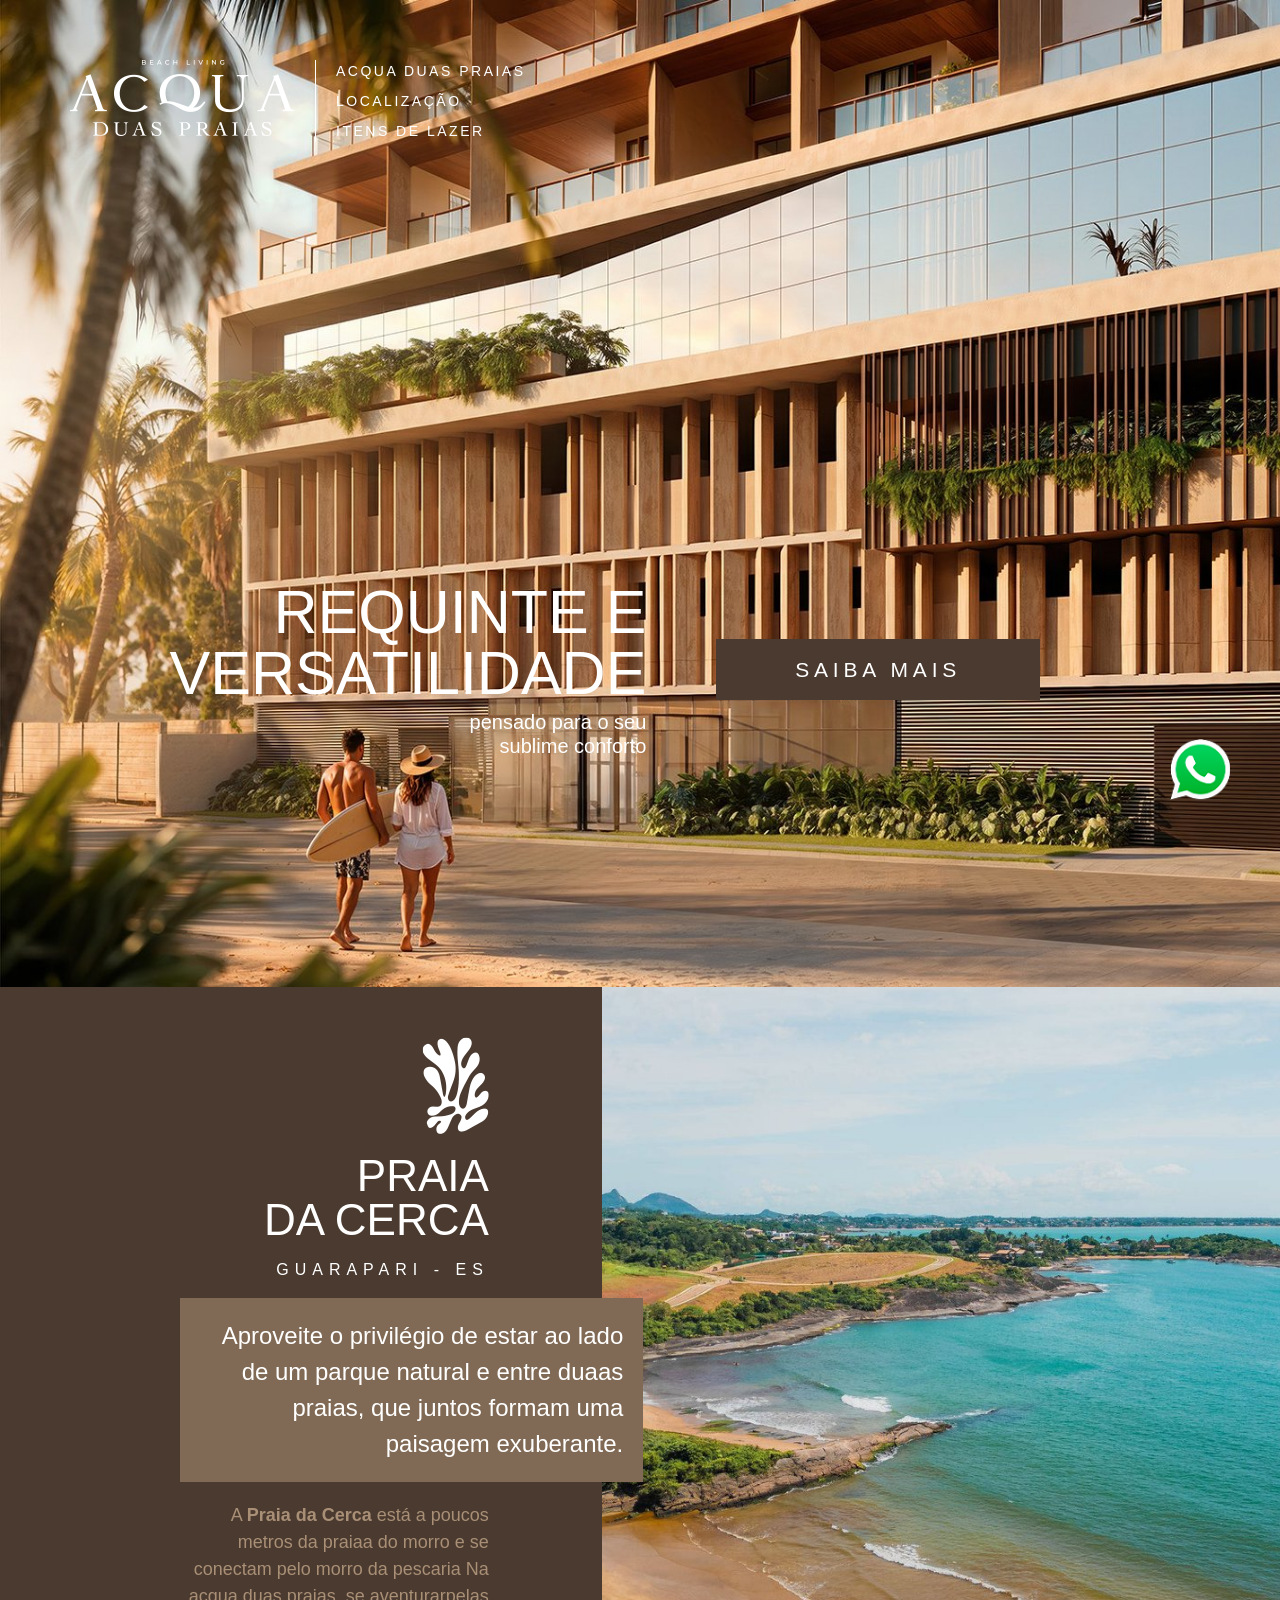
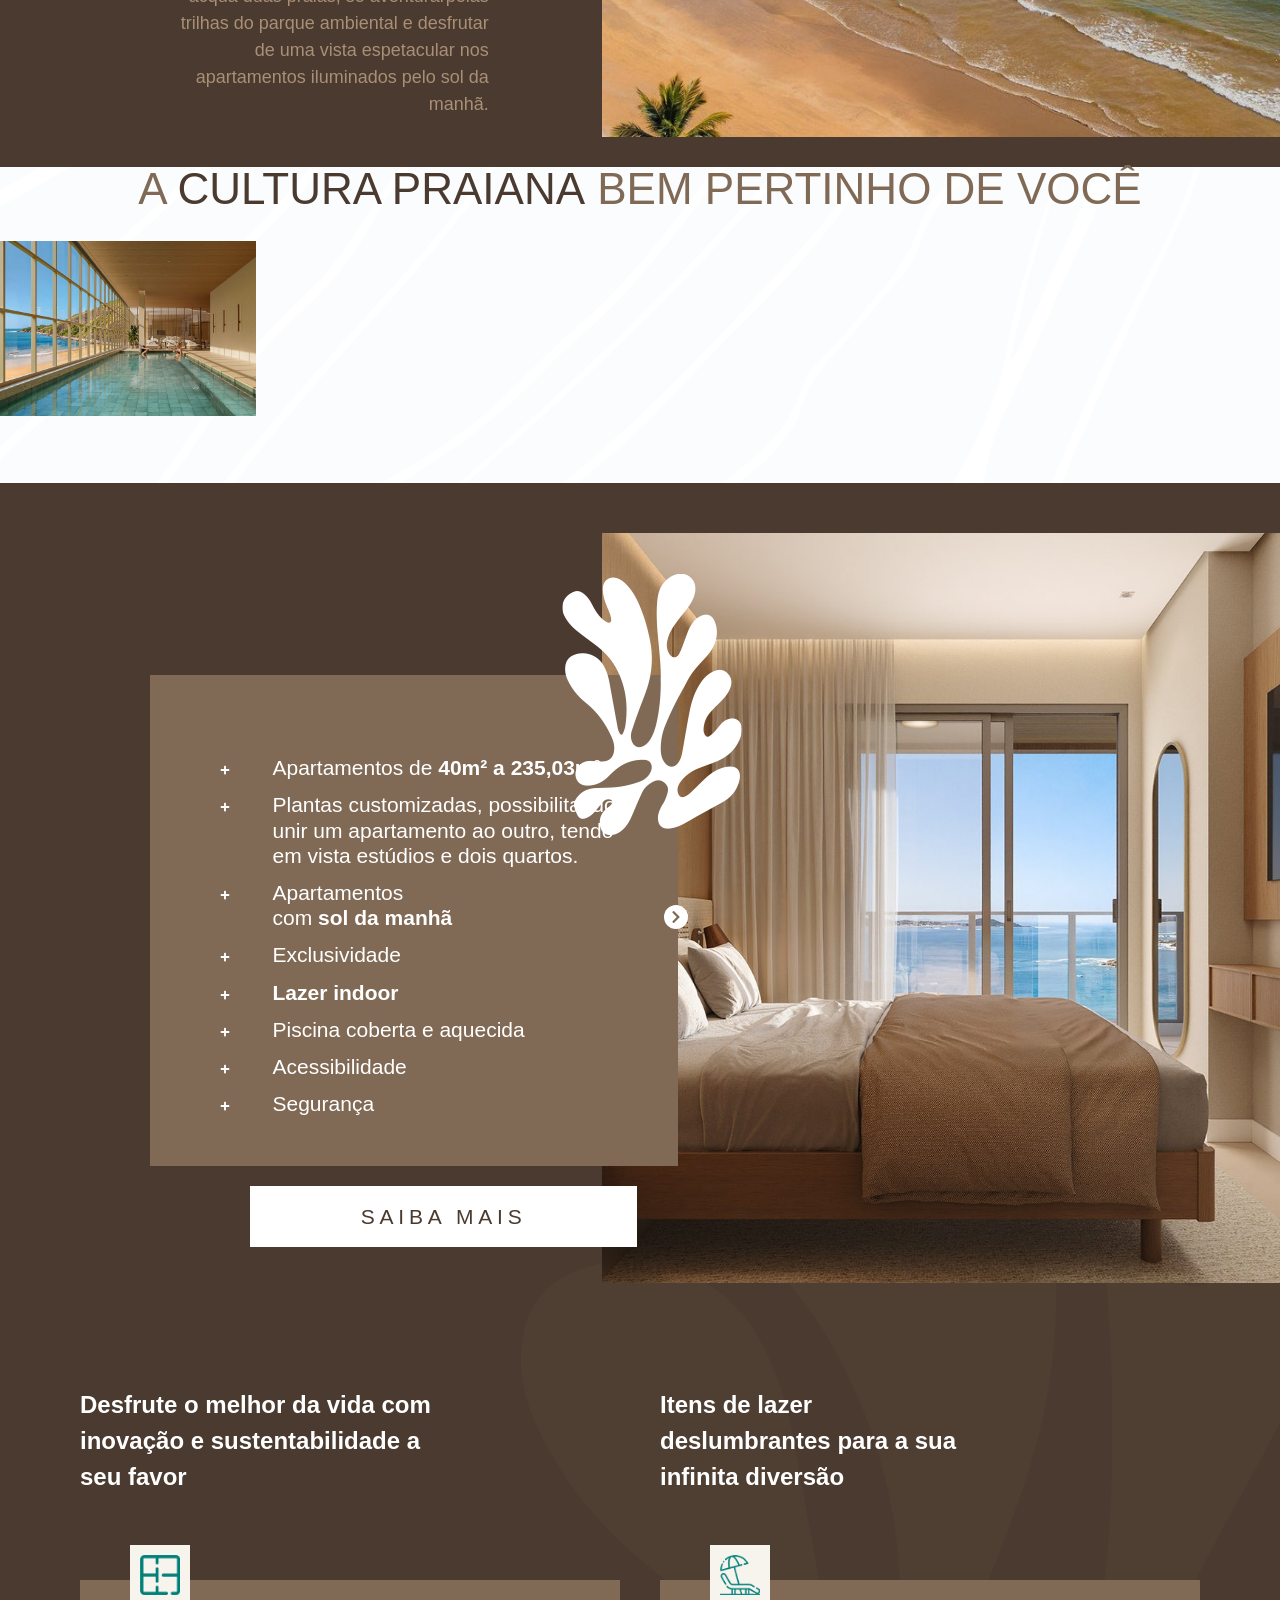
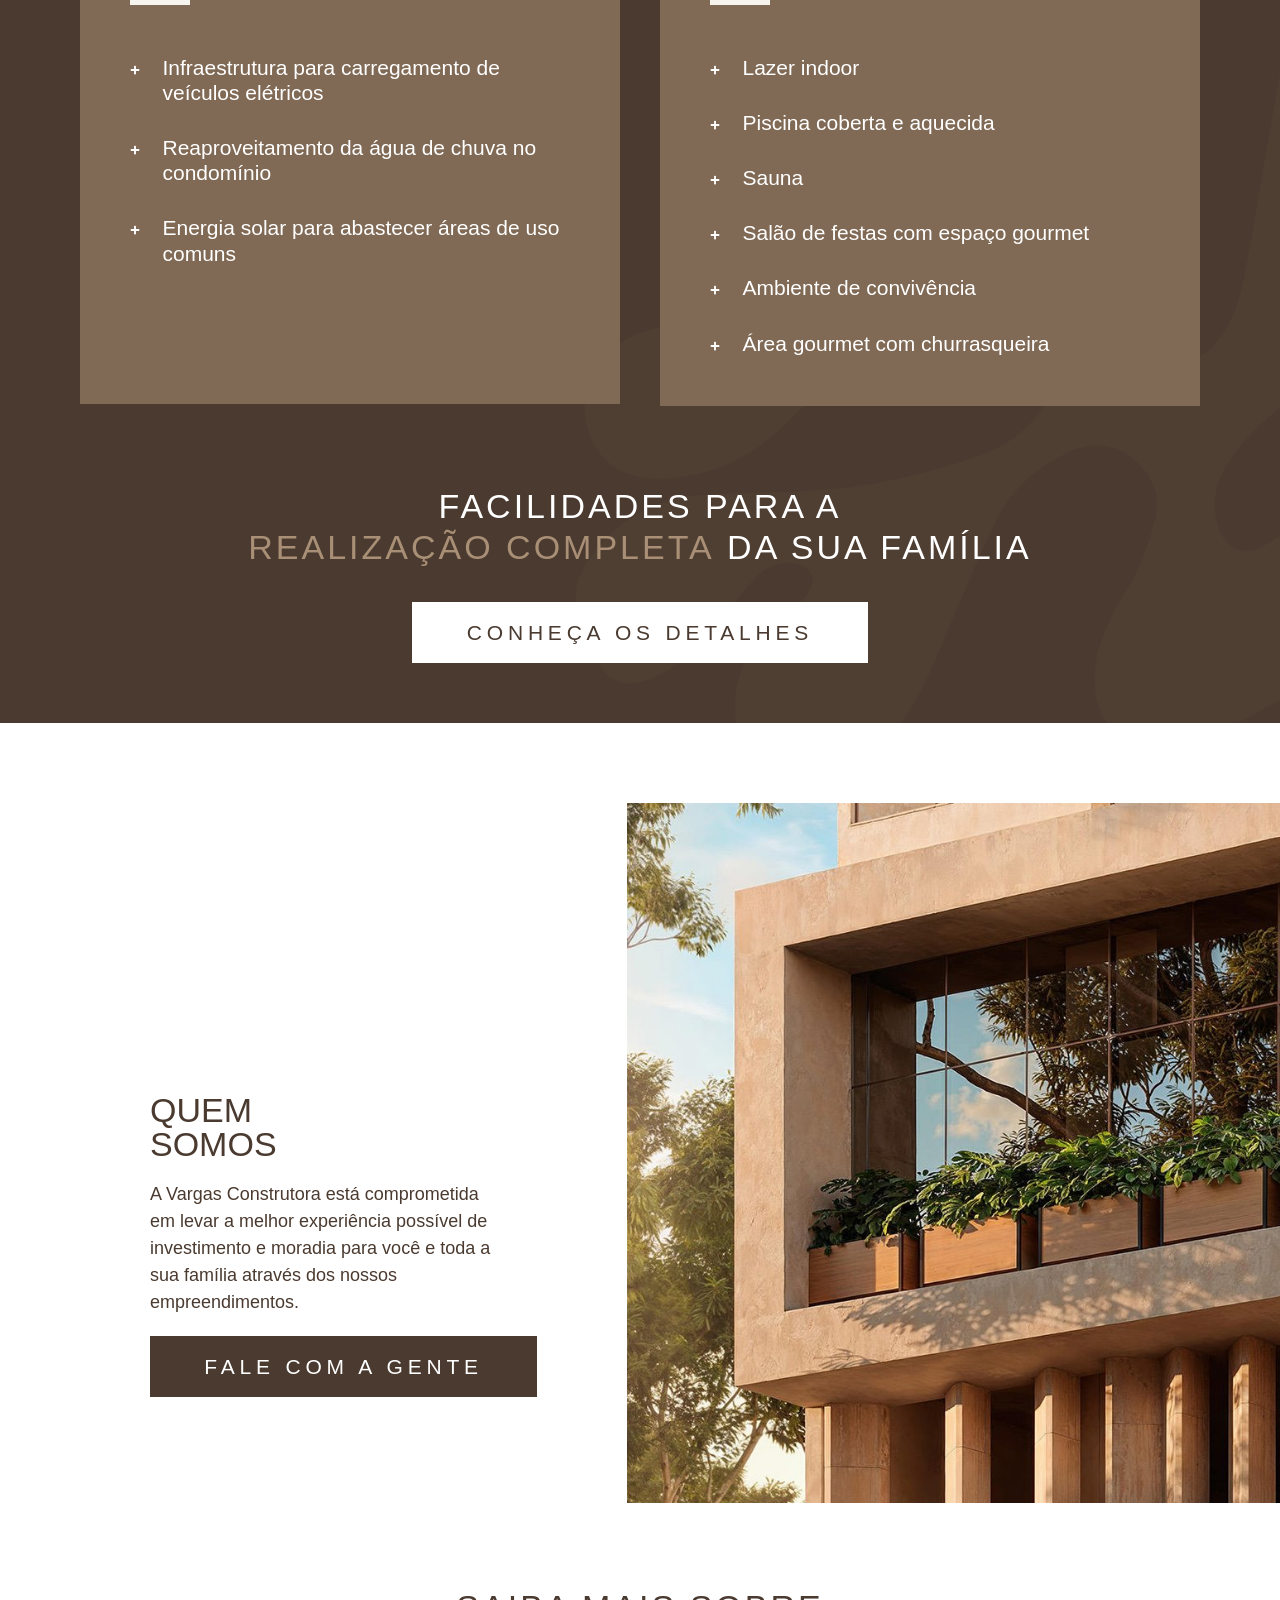
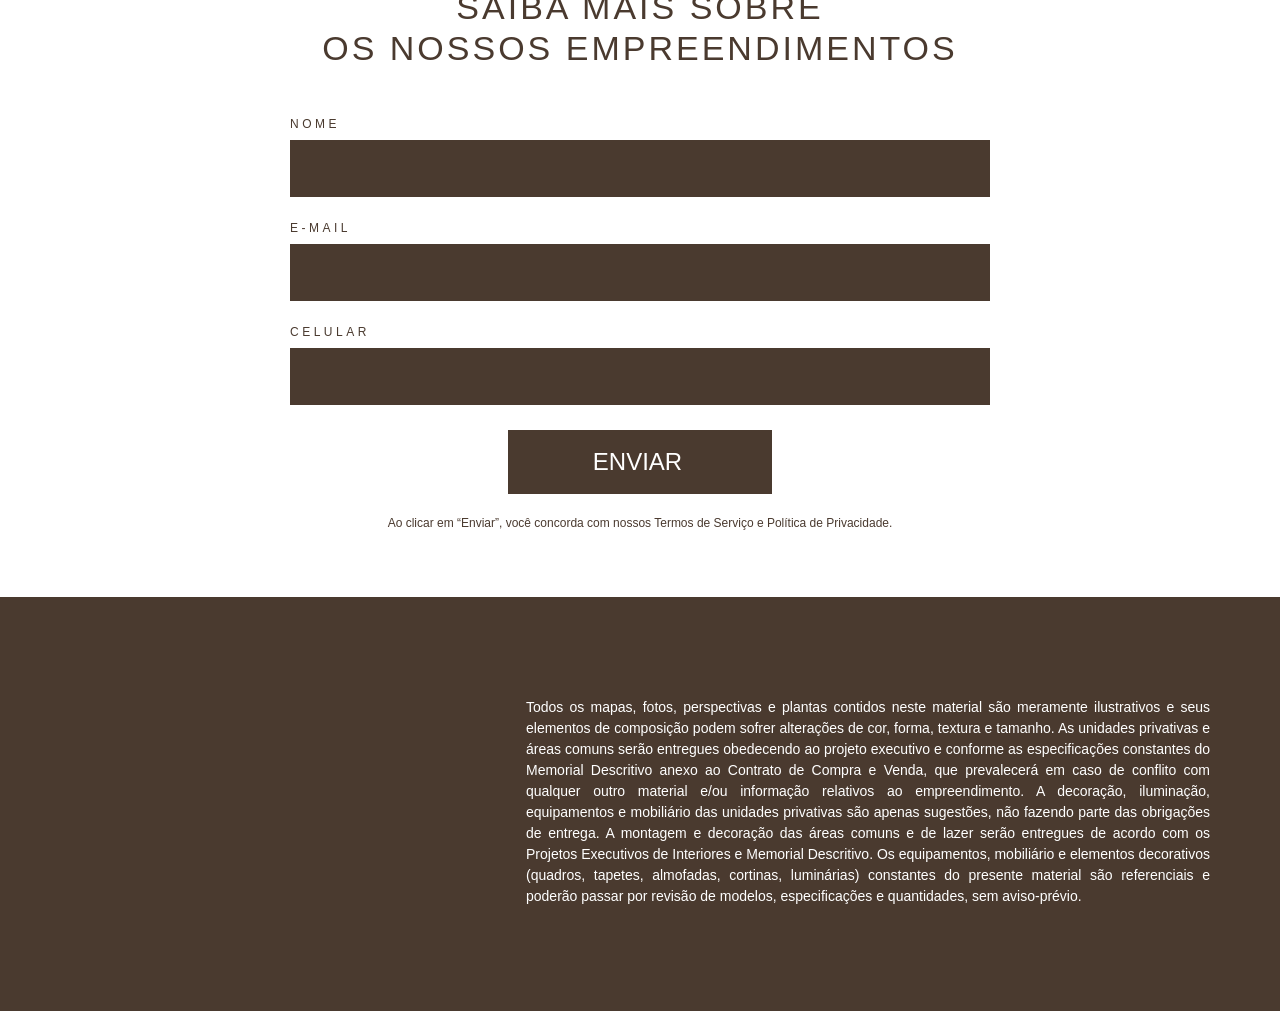
==== commit c997a943: "novo design marrom + imagens novas" ====
--- a/index.html
+++ b/index.html
@@ -10,7 +10,7 @@
 	<!-- This site is optimized with the Yoast SEO plugin v27.5 - https://yoast.com/product/yoast-seo-wordpress/ -->
 	<title>Apartamentos na Praia da Cerca – Guarapari</title>
 	<meta name="description" content="Conheça o Acqua Duas Praias, empreendimento da Vargas Construtora na Praia da Cerca, Guarapari. Apartamentos de 40m² a 235m² com piscina coberta, lazer completo e vista para o mar." />
-	<link rel="canonical" href="acqua-duas-praias/index.html" />
+	<link rel="canonical" href="https://acquaduaspraias.com.br/" />
 	<meta property="og:locale" content="pt_BR" />
 	<meta property="og:type" content="website" />
 	<meta property="og:title" content="Apartamentos na Praia da Cerca – Guarapari" />
@@ -18,17 +18,17 @@
 	<meta property="og:url" content="https://acquaduaspraias.com.br/" />
 	<meta property="og:site_name" content="Acqua Duas Praias - Vargas Construtora" />
 	<meta property="article:modified_time" content="2026-05-11T17:59:58+00:00" />
-	<meta property="og:image" content="https://acquaduaspraias.com.br/wp-content/uploads/2025/03/AdobeStock_894592991-1.png" />
+	<meta property="og:image" content="https://acquaduaspraias.com.br/wp-content/uploads/2025/03/capa-acqua-duas-praias-fachada.jpg" />
 	<meta property="og:image:width" content="1920" />
 	<meta property="og:image:height" content="1044" />
-	<meta property="og:image:type" content="image/png" />
+	<meta property="og:image:type" content="image/jpeg" />
 	<meta name="twitter:card" content="summary_large_image" />
-	<script type="application/ld+json" class="yoast-schema-graph">{"@context":"https:\/\/schema.org","@graph":[{"@type":"WebPage","@id":"https:\/\/acquaduaspraias.com.br\/","url":"https:\/\/acquaduaspraias.com.br\/","name":"Apartamentos na Praia da Cerca – Guarapari","isPartOf":{"@id":"https:\/\/acquaduaspraias.com.br\/#website"},"about":{"@id":"https:\/\/acquaduaspraias.com.br\/#organization"},"primaryImageOfPage":{"@id":"https:\/\/acquaduaspraias.com.br\/#primaryimage"},"image":{"@id":"https:\/\/acquaduaspraias.com.br\/#primaryimage"},"thumbnailUrl":"https:\/\/acquaduaspraias.com.br\/wp-content\/uploads\/2025\/03\/AdobeStock_894592991-1.png","datePublished":"2025-03-25T18:24:10+00:00","dateModified":"2026-05-11T17:59:58+00:00","description":"Conheça o Acqua Duas Praias, empreendimento da Vargas Construtora na Praia da Cerca, Guarapari. Apartamentos de 40m² a 235m² com piscina coberta, lazer completo e vista para o mar.","breadcrumb":{"@id":"https:\/\/acquaduaspraias.com.br\/#breadcrumb"},"inLanguage":"pt-BR","potentialAction":[{"@type":"ReadAction","target":["https:\/\/acquaduaspraias.com.br\/"]}]},{"@type":"ImageObject","inLanguage":"pt-BR","@id":"https:\/\/acquaduaspraias.com.br\/#primaryimage","url":"https:\/\/acquaduaspraias.com.br\/wp-content\/uploads\/2025\/03\/AdobeStock_894592991-1.png","contentUrl":"https:\/\/acquaduaspraias.com.br\/wp-content\/uploads\/2025\/03\/AdobeStock_894592991-1.png","width":1920,"height":1044},{"@type":"BreadcrumbList","@id":"https:\/\/acquaduaspraias.com.br\/#breadcrumb","itemListElement":[{"@type":"ListItem","position":1,"name":"Home"}]},{"@type":"WebSite","@id":"https:\/\/acquaduaspraias.com.br\/#website","url":"https:\/\/acquaduaspraias.com.br\/","name":"Apartamentos na Praia da Cerca – Guarapari","description":"Conheça o Acqua Duas Praias, empreendimento da Vargas Construtora na Praia da Cerca, Guarapari. Apartamentos de 40m² a 235m² com piscina coberta, lazer completo e vista para o mar.","publisher":{"@id":"https:\/\/acquaduaspraias.com.br\/#organization"},"potentialAction":[{"@type":"SearchAction","target":{"@type":"EntryPoint","urlTemplate":"https:\/\/acquaduaspraias.com.br\/?s={search_term_string}"},"query-input":{"@type":"PropertyValueSpecification","valueRequired":true,"valueName":"search_term_string"}}],"inLanguage":"pt-BR"},{"@type":"Organization","@id":"https:\/\/acquaduaspraias.com.br\/#organization","name":"Apartamentos na Praia da Cerca – Guarapari","url":"https:\/\/acquaduaspraias.com.br\/","logo":{"@type":"ImageObject","inLanguage":"pt-BR","@id":"https:\/\/acquaduaspraias.com.br\/#\/schema\/logo\/image\/","url":"https:\/\/acquaduaspraias.com.br\/wp-content\/uploads\/2025\/03\/VARGAS-CONSTRUTORA-removebg-preview.png","contentUrl":"https:\/\/acquaduaspraias.com.br\/wp-content\/uploads\/2025\/03\/VARGAS-CONSTRUTORA-removebg-preview.png","width":150,"height":150,"caption":"Apartamentos na Praia da Cerca – Guarapari"},"image":{"@id":"https:\/\/acquaduaspraias.com.br\/#\/schema\/logo\/image\/"}}]}</script>
+	<script type="application/ld+json" class="yoast-schema-graph">{"@context":"https:\/\/schema.org","@graph":[{"@type":"WebPage","@id":"https:\/\/acquaduaspraias.com.br\/","url":"https:\/\/acquaduaspraias.com.br\/","name":"Apartamentos na Praia da Cerca – Guarapari","isPartOf":{"@id":"https:\/\/acquaduaspraias.com.br\/#website"},"about":{"@id":"https:\/\/acquaduaspraias.com.br\/#organization"},"primaryImageOfPage":{"@id":"https:\/\/acquaduaspraias.com.br\/#primaryimage"},"image":{"@id":"https:\/\/acquaduaspraias.com.br\/#primaryimage"},"thumbnailUrl":"\/wp-content\/uploads\/2025\/03\/capa-acqua-duas-praias-fachada.jpg","datePublished":"2025-03-25T18:24:10+00:00","dateModified":"2026-05-11T17:59:58+00:00","description":"Conheça o Acqua Duas Praias, empreendimento da Vargas Construtora na Praia da Cerca, Guarapari. Apartamentos de 40m² a 235m² com piscina coberta, lazer completo e vista para o mar.","breadcrumb":{"@id":"https:\/\/acquaduaspraias.com.br\/#breadcrumb"},"inLanguage":"pt-BR","potentialAction":[{"@type":"ReadAction","target":["https:\/\/acquaduaspraias.com.br\/"]}]},{"@type":"ImageObject","inLanguage":"pt-BR","@id":"https:\/\/acquaduaspraias.com.br\/#primaryimage","url":"\/wp-content\/uploads\/2025\/03\/capa-acqua-duas-praias-fachada.jpg","contentUrl":"\/wp-content\/uploads\/2025\/03\/capa-acqua-duas-praias-fachada.jpg","width":1920,"height":1044},{"@type":"BreadcrumbList","@id":"https:\/\/acquaduaspraias.com.br\/#breadcrumb","itemListElement":[{"@type":"ListItem","position":1,"name":"Home"}]},{"@type":"WebSite","@id":"https:\/\/acquaduaspraias.com.br\/#website","url":"https:\/\/acquaduaspraias.com.br\/","name":"Apartamentos na Praia da Cerca – Guarapari","description":"Conheça o Acqua Duas Praias, empreendimento da Vargas Construtora na Praia da Cerca, Guarapari. Apartamentos de 40m² a 235m² com piscina coberta, lazer completo e vista para o mar.","publisher":{"@id":"https:\/\/acquaduaspraias.com.br\/#organization"},"potentialAction":[{"@type":"SearchAction","target":{"@type":"EntryPoint","urlTemplate":"https:\/\/acquaduaspraias.com.br\/?s={search_term_string}"},"query-input":{"@type":"PropertyValueSpecification","valueRequired":true,"valueName":"search_term_string"}}],"inLanguage":"pt-BR"},{"@type":"Organization","@id":"https:\/\/acquaduaspraias.com.br\/#organization","name":"Apartamentos na Praia da Cerca – Guarapari","url":"https:\/\/acquaduaspraias.com.br\/","logo":{"@type":"ImageObject","inLanguage":"pt-BR","@id":"https:\/\/acquaduaspraias.com.br\/#\/schema\/logo\/image\/","url":"\/wp-content\/uploads\/2025\/03\/VARGAS-CONSTRUTORA-removebg-preview.png","contentUrl":"\/wp-content\/uploads\/2025\/03\/VARGAS-CONSTRUTORA-removebg-preview.png","width":150,"height":150,"caption":"Apartamentos na Praia da Cerca – Guarapari"},"image":{"@id":"https:\/\/acquaduaspraias.com.br\/#\/schema\/logo\/image\/"}}]}</script>
 	<!-- / Yoast SEO plugin. -->
 
 
 <script type="rocketlazyloadscript">
-window._wpemojiSettings = {"baseUrl":"https:\/\/s.w.org\/images\/core\/emoji\/16.0.1\/72x72\/","ext":".png","svgUrl":"https:\/\/s.w.org\/images\/core\/emoji\/16.0.1\/svg\/","svgExt":".svg","source":{"concatemoji":"https:\/\/acquaduaspraias.com.br\/wp-includes\/js\/wp-emoji-release.min.js"}};
+window._wpemojiSettings = {"baseUrl":"https:\/\/s.w.org\/images\/core\/emoji\/16.0.1\/72x72\/","ext":".png","svgUrl":"https:\/\/s.w.org\/images\/core\/emoji\/16.0.1\/svg\/","svgExt":".svg","source":{"concatemoji":"\/wp-includes\/js\/wp-emoji-release.min.js"}};
 /*! This file is auto-generated */
 !function(s,n){var o,i,e;function c(e){try{var t={supportTests:e,timestamp:(new Date).valueOf()};sessionStorage.setItem(o,JSON.stringify(t))}catch(e){}}function p(e,t,n){e.clearRect(0,0,e.canvas.width,e.canvas.height),e.fillText(t,0,0);var t=new Uint32Array(e.getImageData(0,0,e.canvas.width,e.canvas.height).data),a=(e.clearRect(0,0,e.canvas.width,e.canvas.height),e.fillText(n,0,0),new Uint32Array(e.getImageData(0,0,e.canvas.width,e.canvas.height).data));return t.every(function(e,t){return e===a[t]})}function u(e,t){e.clearRect(0,0,e.canvas.width,e.canvas.height),e.fillText(t,0,0);for(var n=e.getImageData(16,16,1,1),a=0;a<n.data.length;a++)if(0!==n.data[a])return!1;return!0}function f(e,t,n,a){switch(t){case"flag":return n(e,"\ud83c\udff3\ufe0f\u200d\u26a7\ufe0f","\ud83c\udff3\ufe0f\u200b\u26a7\ufe0f")?!1:!n(e,"\ud83c\udde8\ud83c\uddf6","\ud83c\udde8\u200b\ud83c\uddf6")&&!n(e,"\ud83c\udff4\udb40\udc67\udb40\udc62\udb40\udc65\udb40\udc6e\udb40\udc67\udb40\udc7f","\ud83c\udff4\u200b\udb40\udc67\u200b\udb40\udc62\u200b\udb40\udc65\u200b\udb40\udc6e\u200b\udb40\udc67\u200b\udb40\udc7f");case"emoji":return!a(e,"\ud83e\udedf")}return!1}function g(e,t,n,a){var r="undefined"!=typeof WorkerGlobalScope&&self instanceof WorkerGlobalScope?new OffscreenCanvas(300,150):s.createElement("canvas"),o=r.getContext("2d",{willReadFrequently:!0}),i=(o.textBaseline="top",o.font="600 32px Arial",{});return e.forEach(function(e){i[e]=t(o,e,n,a)}),i}function t(e){var t=s.createElement("script");t.src=e,t.defer=!0,s.head.appendChild(t)}"undefined"!=typeof Promise&&(o="wpEmojiSettingsSupports",i=["flag","emoji"],n.supports={everything:!0,everythingExceptFlag:!0},e=new Promise(function(e){s.addEventListener("DOMContentLoaded",e,{once:!0})}),new Promise(function(t){var n=function(){try{var e=JSON.parse(sessionStorage.getItem(o));if("object"==typeof e&&"number"==typeof e.timestamp&&(new Date).valueOf()<e.timestamp+604800&&"object"==typeof e.supportTests)return e.supportTests}catch(e){}return null}();if(!n){if("undefined"!=typeof Worker&&"undefined"!=typeof OffscreenCanvas&&"undefined"!=typeof URL&&URL.createObjectURL&&"undefined"!=typeof Blob)try{var e="postMessage("+g.toString()+"("+[JSON.stringify(i),f.toString(),p.toString(),u.toString()].join(",")+"));",a=new Blob([e],{type:"text/javascript"}),r=new Worker(URL.createObjectURL(a),{name:"wpTestEmojiSupports"});return void(r.onmessage=function(e){c(n=e.data),r.terminate(),t(n)})}catch(e){}c(n=g(i,f,p,u))}t(n)}).then(function(e){for(var t in e)n.supports[t]=e[t],n.supports.everything=n.supports.everything&&n.supports[t],"flag"!==t&&(n.supports.everythingExceptFlag=n.supports.everythingExceptFlag&&n.supports[t]);n.supports.everythingExceptFlag=n.supports.everythingExceptFlag&&!n.supports.flag,n.DOMReady=!1,n.readyCallback=function(){n.DOMReady=!0}}).then(function(){return e}).then(function(){var e;n.supports.everything||(n.readyCallback(),(e=n.source||{}).concatemoji?t(e.concatemoji):e.wpemoji&&e.twemoji&&(t(e.twemoji),t(e.wpemoji)))}))}((window,document),window._wpemojiSettings);
 </script>
@@ -74,9 +74,9 @@
 .rll-youtube-player{position:relative;padding-bottom:56.23%;height:0;overflow:hidden;max-width:100%;}.rll-youtube-player:focus-within{outline: 2px solid currentColor;outline-offset: 5px;}.rll-youtube-player iframe{position:absolute;top:0;left:0;width:100%;height:100%;z-index:100;background:0 0}.rll-youtube-player img{bottom:0;display:block;left:0;margin:auto;max-width:100%;width:100%;position:absolute;right:0;top:0;border:none;height:auto;-webkit-transition:.4s all;-moz-transition:.4s all;transition:.4s all}.rll-youtube-player img:hover{-webkit-filter:brightness(75%)}.rll-youtube-player .play{height:100%;width:100%;left:0;top:0;position:absolute;background:var(--wpr-bg-d74942a7-8733-42d6-a0dc-ad43f418de6b) no-repeat center;background-color: transparent !important;cursor:pointer;border:none;}.wp-embed-responsive .wp-has-aspect-ratio .rll-youtube-player{position:absolute;padding-bottom:0;width:100%;height:100%;top:0;bottom:0;left:0;right:0}
 </style>
 <link data-minify="1" rel='stylesheet' id='elementor-gf-local-montserrat-css' href='wp-content/cache/min/1/wp-content/uploads/elementor/google-fonts/css/montserrat.css' media='all' />
-<script type="rocketlazyloadscript" data-rocket-src="https://acquaduaspraias.com.br/wp-content/plugins/elementor/assets/lib/font-awesome/js/v4-shims.min.js" id="font-awesome-4-shim-js" data-rocket-defer defer></script>
-<script type="rocketlazyloadscript" data-rocket-src="https://acquaduaspraias.com.br/wp-includes/js/jquery/jquery.min.js" id="jquery-core-js" data-rocket-defer defer></script>
-<script type="rocketlazyloadscript" data-rocket-src="https://acquaduaspraias.com.br/wp-includes/js/jquery/jquery-migrate.min.js" id="jquery-migrate-js" data-rocket-defer defer></script>
+<script type="rocketlazyloadscript" data-rocket-src="/wp-content/plugins/elementor/assets/lib/font-awesome/js/v4-shims.min.js" id="font-awesome-4-shim-js" data-rocket-defer defer></script>
+<script type="rocketlazyloadscript" data-rocket-src="/wp-includes/js/jquery/jquery.min.js" id="jquery-core-js" data-rocket-defer defer></script>
+<script type="rocketlazyloadscript" data-rocket-src="/wp-includes/js/jquery/jquery-migrate.min.js" id="jquery-migrate-js" data-rocket-defer defer></script>
 <meta name="generator" content="WordPress 6.8.6" />
 <link rel='shortlink' href='acqua-duas-praias/index.html' />
 <meta name="generator" content="Elementor 3.28.0; features: e_font_icon_svg, additional_custom_breakpoints, e_local_google_fonts, e_element_cache; settings: css_print_method-external, google_font-enabled, font_display-swap">
@@ -111,9 +111,9 @@
 <meta name="msapplication-TileImage" content="/wp-content/uploads/2025/03/VARGAS-CONSTRUTORA-removebg-preview.png" />
 <noscript><style id="rocket-lazyload-nojs-css">.rll-youtube-player, [data-lazy-src]{display:none !important;}</style></noscript><style id="wpr-lazyload-bg-container"></style><style id="wpr-lazyload-bg-exclusion"></style>
 <noscript>
-<style id="wpr-lazyload-bg-nostyle">.elementor-137 .elementor-element.elementor-element-37bd7e8:not(.elementor-motion-effects-element-type-background), .elementor-137 .elementor-element.elementor-element-37bd7e8 > .elementor-motion-effects-container > .elementor-motion-effects-layer{--wpr-bg-1825527b-adaa-4e99-9410-6a5c1b1cf467: url('wp-content/uploads/2025/03/Bloco-01-1.png');}.elementor-137 .elementor-element.elementor-element-0d30a2d:not(.elementor-motion-effects-element-type-background), .elementor-137 .elementor-element.elementor-element-0d30a2d > .elementor-motion-effects-container > .elementor-motion-effects-layer{--wpr-bg-44bbb4b3-59b6-4b02-b294-a7060cfa0b4a: url('wp-content/uploads/2025/03/Bloco-02-copiar.png');}.elementor-137 .elementor-element.elementor-element-4d0edac:not(.elementor-motion-effects-element-type-background), .elementor-137 .elementor-element.elementor-element-4d0edac > .elementor-motion-effects-container > .elementor-motion-effects-layer{--wpr-bg-0089d103-131a-43ea-96c1-50beac5abdd9: url('wp-content/uploads/2025/03/Texto.png');}.elementor-137 .elementor-element.elementor-element-75f729d:not(.elementor-motion-effects-element-type-background), .elementor-137 .elementor-element.elementor-element-75f729d > .elementor-motion-effects-container > .elementor-motion-effects-layer{--wpr-bg-e26d62a7-00ec-4d73-a22d-6d9bd1698a67: url('wp-content/uploads/2025/03/Bloco-02-copiar.png');}.rll-youtube-player .play{--wpr-bg-d74942a7-8733-42d6-a0dc-ad43f418de6b: url('wp-content/plugins/wp-rocket/assets/img/youtube.png');}</style>
+<style id="wpr-lazyload-bg-nostyle">.elementor-137 .elementor-element.elementor-element-37bd7e8:not(.elementor-motion-effects-element-type-background), .elementor-137 .elementor-element.elementor-element-37bd7e8 > .elementor-motion-effects-container > .elementor-motion-effects-layer{--wpr-bg-1825527b-adaa-4e99-9410-6a5c1b1cf467: url('wp-content/uploads/2025/03/hero-fachada.jpg');}.elementor-137 .elementor-element.elementor-element-0d30a2d:not(.elementor-motion-effects-element-type-background), .elementor-137 .elementor-element.elementor-element-0d30a2d > .elementor-motion-effects-container > .elementor-motion-effects-layer{--wpr-bg-44bbb4b3-59b6-4b02-b294-a7060cfa0b4a: url('wp-content/uploads/2025/03/Bloco-02-copiar.png');}.elementor-137 .elementor-element.elementor-element-4d0edac:not(.elementor-motion-effects-element-type-background), .elementor-137 .elementor-element.elementor-element-4d0edac > .elementor-motion-effects-container > .elementor-motion-effects-layer{--wpr-bg-0089d103-131a-43ea-96c1-50beac5abdd9: url('wp-content/uploads/2025/03/Texto-marrom.png');}.elementor-137 .elementor-element.elementor-element-75f729d:not(.elementor-motion-effects-element-type-background), .elementor-137 .elementor-element.elementor-element-75f729d > .elementor-motion-effects-container > .elementor-motion-effects-layer{--wpr-bg-e26d62a7-00ec-4d73-a22d-6d9bd1698a67: url('wp-content/uploads/2025/03/Bloco-02-copiar.png');}.rll-youtube-player .play{--wpr-bg-d74942a7-8733-42d6-a0dc-ad43f418de6b: url('wp-content/plugins/wp-rocket/assets/img/youtube.png');}</style>
 </noscript>
-<script type="application/javascript">const rocket_pairs = [{"selector":".elementor-137 .elementor-element.elementor-element-37bd7e8:not(.elementor-motion-effects-element-type-background), .elementor-137 .elementor-element.elementor-element-37bd7e8 > .elementor-motion-effects-container > .elementor-motion-effects-layer","style":".elementor-137 .elementor-element.elementor-element-37bd7e8:not(.elementor-motion-effects-element-type-background), .elementor-137 .elementor-element.elementor-element-37bd7e8 > .elementor-motion-effects-container > .elementor-motion-effects-layer{--wpr-bg-1825527b-adaa-4e99-9410-6a5c1b1cf467: url('https:\/\/acquaduaspraias.com.br\/wp-content\/uploads\/2025\/03\/Bloco-01-1.png');}","hash":"1825527b-adaa-4e99-9410-6a5c1b1cf467","url":"https:\/\/acquaduaspraias.com.br\/wp-content\/uploads\/2025\/03\/Bloco-01-1.png"},{"selector":".elementor-137 .elementor-element.elementor-element-0d30a2d:not(.elementor-motion-effects-element-type-background), .elementor-137 .elementor-element.elementor-element-0d30a2d > .elementor-motion-effects-container > .elementor-motion-effects-layer","style":".elementor-137 .elementor-element.elementor-element-0d30a2d:not(.elementor-motion-effects-element-type-background), .elementor-137 .elementor-element.elementor-element-0d30a2d > .elementor-motion-effects-container > .elementor-motion-effects-layer{--wpr-bg-44bbb4b3-59b6-4b02-b294-a7060cfa0b4a: url('https:\/\/acquaduaspraias.com.br\/wp-content\/uploads\/2025\/03\/Bloco-02-copiar.png');}","hash":"44bbb4b3-59b6-4b02-b294-a7060cfa0b4a","url":"https:\/\/acquaduaspraias.com.br\/wp-content\/uploads\/2025\/03\/Bloco-02-copiar.png"},{"selector":".elementor-137 .elementor-element.elementor-element-4d0edac:not(.elementor-motion-effects-element-type-background), .elementor-137 .elementor-element.elementor-element-4d0edac > .elementor-motion-effects-container > .elementor-motion-effects-layer","style":".elementor-137 .elementor-element.elementor-element-4d0edac:not(.elementor-motion-effects-element-type-background), .elementor-137 .elementor-element.elementor-element-4d0edac > .elementor-motion-effects-container > .elementor-motion-effects-layer{--wpr-bg-0089d103-131a-43ea-96c1-50beac5abdd9: url('https:\/\/acquaduaspraias.com.br\/wp-content\/uploads\/2025\/03\/Texto.png');}","hash":"0089d103-131a-43ea-96c1-50beac5abdd9","url":"https:\/\/acquaduaspraias.com.br\/wp-content\/uploads\/2025\/03\/Texto.png"},{"selector":".elementor-137 .elementor-element.elementor-element-75f729d:not(.elementor-motion-effects-element-type-background), .elementor-137 .elementor-element.elementor-element-75f729d > .elementor-motion-effects-container > .elementor-motion-effects-layer","style":".elementor-137 .elementor-element.elementor-element-75f729d:not(.elementor-motion-effects-element-type-background), .elementor-137 .elementor-element.elementor-element-75f729d > .elementor-motion-effects-container > .elementor-motion-effects-layer{--wpr-bg-e26d62a7-00ec-4d73-a22d-6d9bd1698a67: url('https:\/\/acquaduaspraias.com.br\/wp-content\/uploads\/2025\/03\/Bloco-02-copiar.png');}","hash":"e26d62a7-00ec-4d73-a22d-6d9bd1698a67","url":"https:\/\/acquaduaspraias.com.br\/wp-content\/uploads\/2025\/03\/Bloco-02-copiar.png"},{"selector":".rll-youtube-player .play","style":".rll-youtube-player .play{--wpr-bg-d74942a7-8733-42d6-a0dc-ad43f418de6b: url('https:\/\/acquaduaspraias.com.br\/wp-content\/plugins\/wp-rocket\/assets\/img\/youtube.png');}","hash":"d74942a7-8733-42d6-a0dc-ad43f418de6b","url":"https:\/\/acquaduaspraias.com.br\/wp-content\/plugins\/wp-rocket\/assets\/img\/youtube.png"}]; const rocket_excluded_pairs = [];</script><meta name="generator" content="WP Rocket 3.17.3.1" data-wpr-features="wpr_lazyload_css_bg_img wpr_delay_js wpr_defer_js wpr_minify_js wpr_lazyload_images wpr_lazyload_iframes wpr_image_dimensions wpr_minify_css" /></head>
+<script type="application/javascript">const rocket_pairs = [{"selector":".elementor-137 .elementor-element.elementor-element-37bd7e8:not(.elementor-motion-effects-element-type-background), .elementor-137 .elementor-element.elementor-element-37bd7e8 > .elementor-motion-effects-container > .elementor-motion-effects-layer","style":".elementor-137 .elementor-element.elementor-element-37bd7e8:not(.elementor-motion-effects-element-type-background), .elementor-137 .elementor-element.elementor-element-37bd7e8 > .elementor-motion-effects-container > .elementor-motion-effects-layer{--wpr-bg-1825527b-adaa-4e99-9410-6a5c1b1cf467: url('\/wp-content\/uploads\/2025\/03\/hero-fachada.jpg');}","hash":"1825527b-adaa-4e99-9410-6a5c1b1cf467","url":"\/wp-content\/uploads\/2025\/03\/hero-fachada.jpg"},{"selector":".elementor-137 .elementor-element.elementor-element-0d30a2d:not(.elementor-motion-effects-element-type-background), .elementor-137 .elementor-element.elementor-element-0d30a2d > .elementor-motion-effects-container > .elementor-motion-effects-layer","style":".elementor-137 .elementor-element.elementor-element-0d30a2d:not(.elementor-motion-effects-element-type-background), .elementor-137 .elementor-element.elementor-element-0d30a2d > .elementor-motion-effects-container > .elementor-motion-effects-layer{--wpr-bg-44bbb4b3-59b6-4b02-b294-a7060cfa0b4a: url('\/wp-content\/uploads\/2025\/03\/Bloco-02-copiar.png');}","hash":"44bbb4b3-59b6-4b02-b294-a7060cfa0b4a","url":"\/wp-content\/uploads\/2025\/03\/Bloco-02-copiar.png"},{"selector":".elementor-137 .elementor-element.elementor-element-4d0edac:not(.elementor-motion-effects-element-type-background), .elementor-137 .elementor-element.elementor-element-4d0edac > .elementor-motion-effects-container > .elementor-motion-effects-layer","style":".elementor-137 .elementor-element.elementor-element-4d0edac:not(.elementor-motion-effects-element-type-background), .elementor-137 .elementor-element.elementor-element-4d0edac > .elementor-motion-effects-container > .elementor-motion-effects-layer{--wpr-bg-0089d103-131a-43ea-96c1-50beac5abdd9: url('\/wp-content\/uploads\/2025\/03\/Texto-marrom.png');}","hash":"0089d103-131a-43ea-96c1-50beac5abdd9","url":"\/wp-content\/uploads\/2025\/03\/Texto-marrom.png"},{"selector":".elementor-137 .elementor-element.elementor-element-75f729d:not(.elementor-motion-effects-element-type-background), .elementor-137 .elementor-element.elementor-element-75f729d > .elementor-motion-effects-container > .elementor-motion-effects-layer","style":".elementor-137 .elementor-element.elementor-element-75f729d:not(.elementor-motion-effects-element-type-background), .elementor-137 .elementor-element.elementor-element-75f729d > .elementor-motion-effects-container > .elementor-motion-effects-layer{--wpr-bg-e26d62a7-00ec-4d73-a22d-6d9bd1698a67: url('\/wp-content\/uploads\/2025\/03\/Bloco-02-copiar.png');}","hash":"e26d62a7-00ec-4d73-a22d-6d9bd1698a67","url":"\/wp-content\/uploads\/2025\/03\/Bloco-02-copiar.png"},{"selector":".rll-youtube-player .play","style":".rll-youtube-player .play{--wpr-bg-d74942a7-8733-42d6-a0dc-ad43f418de6b: url('\/wp-content\/plugins\/wp-rocket\/assets\/img\/youtube.png');}","hash":"d74942a7-8733-42d6-a0dc-ad43f418de6b","url":"\/wp-content\/plugins\/wp-rocket\/assets\/img\/youtube.png"}]; const rocket_excluded_pairs = [];</script><meta name="generator" content="WP Rocket 3.17.3.1" data-wpr-features="wpr_lazyload_css_bg_img wpr_delay_js wpr_defer_js wpr_minify_js wpr_lazyload_images wpr_lazyload_iframes wpr_image_dimensions wpr_minify_css" /></head>
 <body class="home wp-singular page-template-default page page-id-137 wp-custom-logo wp-embed-responsive wp-theme-hello-elementor theme-default elementor-default elementor-kit-11 elementor-page elementor-page-137">
 
 <!-- Google Tag Manager (noscript) -->
@@ -171,7 +171,7 @@
 							<div class="elementor-menu-anchor" id="local"></div>
 						</div>
 				<div class="elementor-element elementor-element-6b08dee elementor-widget__width-auto elementor-widget elementor-widget-image" data-id="6b08dee" data-element_type="widget" data-widget_type="image.default">
-															<img fetchpriority="high" decoding="async" width="1120" height="836" src="data:image/svg+xml,%3Csvg%20xmlns='http://www.w3.org/2000/svg'%20viewBox='0%200%201120%20836'%3E%3C/svg%3E" class="attachment-1536x1536 size-1536x1536 wp-image-155" alt="" data-lazy-srcset="/wp-content/uploads/2025/03/Camada-1-1.png 1120w, /wp-content/uploads/2025/03/Camada-1-1-300x224.png 300w, /wp-content/uploads/2025/03/Camada-1-1-1024x764.png 1024w, /wp-content/uploads/2025/03/Camada-1-1-768x573.png 768w" data-lazy-sizes="(max-width: 1120px) 100vw, 1120px" data-lazy-src="/wp-content/uploads/2025/03/Camada-1-1.png" /><noscript><img fetchpriority="high" decoding="async" width="1120" height="836" src="wp-content/uploads/2025/03/Camada-1-1.png" class="attachment-1536x1536 size-1536x1536 wp-image-155" alt="" srcset="wp-content/uploads/2025/03/Camada-1-1.png 1120w, wp-content/uploads/2025/03/Camada-1-1-300x224.png 300w, wp-content/uploads/2025/03/Camada-1-1-1024x764.png 1024w, wp-content/uploads/2025/03/Camada-1-1-768x573.png 768w" sizes="(max-width: 1120px) 100vw, 1120px" /></noscript>															</div>
+															<img fetchpriority="high" decoding="async" width="1120" height="836" src="/wp-content/uploads/2025/03/acqua-duas-praias-praia-da-cerca-intro.jpg" srcset="/wp-content/uploads/2025/03/acqua-duas-praias-praia-da-cerca-intro.jpg 1120w, /wp-content/uploads/2025/03/acqua-duas-praias-praia-da-cerca-intro-300x224.jpg 300w, /wp-content/uploads/2025/03/acqua-duas-praias-praia-da-cerca-intro-1024x764.jpg 1024w, /wp-content/uploads/2025/03/acqua-duas-praias-praia-da-cerca-intro-768x573.jpg 768w" sizes="(max-width: 1120px) 100vw, 1120px" class="attachment-1536x1536 size-1536x1536 wp-image-155" alt="" data-lazy-srcset="/wp-content/uploads/2025/03/acqua-duas-praias-praia-da-cerca-intro.jpg 1120w, /wp-content/uploads/2025/03/acqua-duas-praias-praia-da-cerca-intro-300x224.jpg 300w, /wp-content/uploads/2025/03/acqua-duas-praias-praia-da-cerca-intro-1024x764.jpg 1024w, /wp-content/uploads/2025/03/acqua-duas-praias-praia-da-cerca-intro-768x573.jpg 768w" data-lazy-sizes="(max-width: 1120px) 100vw, 1120px" data-lazy-src="/wp-content/uploads/2025/03/acqua-duas-praias-praia-da-cerca-intro.jpg" /><noscript><img fetchpriority="high" decoding="async" width="1120" height="836" src="wp-content/uploads/2025/03/acqua-duas-praias-praia-da-cerca-intro.jpg" class="attachment-1536x1536 size-1536x1536 wp-image-155" alt="" srcset="wp-content/uploads/2025/03/acqua-duas-praias-praia-da-cerca-intro.jpg 1120w, wp-content/uploads/2025/03/acqua-duas-praias-praia-da-cerca-intro-300x224.jpg 300w, wp-content/uploads/2025/03/acqua-duas-praias-praia-da-cerca-intro-1024x764.jpg 1024w, wp-content/uploads/2025/03/acqua-duas-praias-praia-da-cerca-intro-768x573.jpg 768w" sizes="(max-width: 1120px) 100vw, 1120px" /></noscript>															</div>
 		<div class="elementor-element elementor-element-d2f9672 e-flex e-con-boxed e-con e-child" data-id="d2f9672" data-element_type="container">
 					<div class="e-con-inner">
 		<div class="elementor-element elementor-element-581b51f e-con-full e-flex e-con e-child" data-id="581b51f" data-element_type="container">
@@ -198,20 +198,19 @@
 				</div>
 		<div class="elementor-element elementor-element-c598754 e-con-full e-flex e-con e-child" data-id="c598754" data-element_type="container">
 				<div class="elementor-element elementor-element-7704812 elementor-widget elementor-widget-heading" data-id="7704812" data-element_type="widget" data-widget_type="heading.default">
-					<h2 class="elementor-heading-title elementor-size-default">A <b style="color: #2bb8b1">Cultura praiana</b> bem pertinho de você</h2>				</div>
+					<h2 class="elementor-heading-title elementor-size-default">A <b style="color: #4A3A2F">Cultura praiana</b> bem pertinho de você</h2>				</div>
 				<div class="elementor-element elementor-element-803959d elementor-pagination-position-outside elementor-widget elementor-widget-image-carousel" data-id="803959d" data-element_type="widget" data-settings="{&quot;slides_to_show&quot;:&quot;5&quot;,&quot;slides_to_show_tablet&quot;:&quot;3&quot;,&quot;slides_to_scroll&quot;:&quot;2&quot;,&quot;slides_to_scroll_tablet&quot;:&quot;2&quot;,&quot;navigation&quot;:&quot;dots&quot;,&quot;slides_to_show_mobile&quot;:&quot;2&quot;,&quot;autoplay&quot;:&quot;yes&quot;,&quot;pause_on_hover&quot;:&quot;yes&quot;,&quot;pause_on_interaction&quot;:&quot;yes&quot;,&quot;autoplay_speed&quot;:5000,&quot;infinite&quot;:&quot;yes&quot;,&quot;speed&quot;:500,&quot;image_spacing_custom&quot;:{&quot;unit&quot;:&quot;px&quot;,&quot;size&quot;:20,&quot;sizes&quot;:[]},&quot;image_spacing_custom_tablet&quot;:{&quot;unit&quot;:&quot;px&quot;,&quot;size&quot;:&quot;&quot;,&quot;sizes&quot;:[]},&quot;image_spacing_custom_mobile&quot;:{&quot;unit&quot;:&quot;px&quot;,&quot;size&quot;:&quot;&quot;,&quot;sizes&quot;:[]}}" data-widget_type="image-carousel.default">
 							<div class="elementor-image-carousel-wrapper swiper" role="region" aria-roledescription="carousel" aria-label="Carrossel de imagens" dir="ltr">
-			<div class="elementor-image-carousel swiper-wrapper" aria-live="off">
-								<div class="swiper-slide" role="group" aria-roledescription="slide" aria-label="1 de 6"><figure class="swiper-slide-inner"><img width="386" height="264" decoding="async" class="swiper-slide-image" src="data:image/svg+xml,%3Csvg%20xmlns='http://www.w3.org/2000/svg'%20viewBox='0%200%20386%20264'%3E%3C/svg%3E" alt="Retângulo 3 copiar 2" data-lazy-src="/wp-content/uploads/2025/03/Retangulo-3-copiar-2-1.png" /><noscript><img width="386" height="264" decoding="async" class="swiper-slide-image" src="wp-content/uploads/2025/03/Retangulo-3-copiar-2-1.png" alt="Retângulo 3 copiar 2" /></noscript></figure></div><div class="swiper-slide" role="group" aria-roledescription="slide" aria-label="2 de 6"><figure class="swiper-slide-inner"><img width="386" height="264" decoding="async" class="swiper-slide-image" src="data:image/svg+xml,%3Csvg%20xmlns='http://www.w3.org/2000/svg'%20viewBox='0%200%20386%20264'%3E%3C/svg%3E" alt="Retângulo 3 copiar 2" data-lazy-src="/wp-content/uploads/2025/03/Retangulo-3-copiar-2-2.png" /><noscript><img width="386" height="264" decoding="async" class="swiper-slide-image" src="wp-content/uploads/2025/03/Retangulo-3-copiar-2-2.png" alt="Retângulo 3 copiar 2" /></noscript></figure></div><div class="swiper-slide" role="group" aria-roledescription="slide" aria-label="3 de 6"><figure class="swiper-slide-inner"><img width="386" height="264" decoding="async" class="swiper-slide-image" src="data:image/svg+xml,%3Csvg%20xmlns='http://www.w3.org/2000/svg'%20viewBox='0%200%20386%20264'%3E%3C/svg%3E" alt="Retângulo 3 copiar 2" data-lazy-src="/wp-content/uploads/2025/03/Retangulo-3-copiar-2-3.png" /><noscript><img width="386" height="264" decoding="async" class="swiper-slide-image" src="wp-content/uploads/2025/03/Retangulo-3-copiar-2-3.png" alt="Retângulo 3 copiar 2" /></noscript></figure></div><div class="swiper-slide" role="group" aria-roledescription="slide" aria-label="4 de 6"><figure class="swiper-slide-inner"><img width="386" height="264" decoding="async" class="swiper-slide-image" src="data:image/svg+xml,%3Csvg%20xmlns='http://www.w3.org/2000/svg'%20viewBox='0%200%20386%20264'%3E%3C/svg%3E" alt="Retângulo 3 copiar 2" data-lazy-src="/wp-content/uploads/2025/03/Retangulo-3-copiar-2-4.png" /><noscript><img width="386" height="264" decoding="async" class="swiper-slide-image" src="wp-content/uploads/2025/03/Retangulo-3-copiar-2-4.png" alt="Retângulo 3 copiar 2" /></noscript></figure></div><div class="swiper-slide" role="group" aria-roledescription="slide" aria-label="5 de 6"><figure class="swiper-slide-inner"><img width="386" height="264" decoding="async" class="swiper-slide-image" src="data:image/svg+xml,%3Csvg%20xmlns='http://www.w3.org/2000/svg'%20viewBox='0%200%20386%20264'%3E%3C/svg%3E" alt="Retângulo 3 copiar 2" data-lazy-src="/wp-content/uploads/2025/03/Retangulo-3-copiar-2-5.png" /><noscript><img width="386" height="264" decoding="async" class="swiper-slide-image" src="wp-content/uploads/2025/03/Retangulo-3-copiar-2-5.png" alt="Retângulo 3 copiar 2" /></noscript></figure></div><div class="swiper-slide" role="group" aria-roledescription="slide" aria-label="6 de 6"><figure class="swiper-slide-inner"><img width="386" height="264" decoding="async" class="swiper-slide-image" src="data:image/svg+xml,%3Csvg%20xmlns='http://www.w3.org/2000/svg'%20viewBox='0%200%20386%20264'%3E%3C/svg%3E" alt="Retângulo 3 copiar 2" data-lazy-src="/wp-content/uploads/2025/03/Retangulo-3-copiar-2-6.png" /><noscript><img width="386" height="264" decoding="async" class="swiper-slide-image" src="wp-content/uploads/2025/03/Retangulo-3-copiar-2-6.png" alt="Retângulo 3 copiar 2" /></noscript></figure></div>			</div>
+			<div class="elementor-image-carousel swiper-wrapper" aria-live="off"><div class="swiper-slide" role="group" aria-roledescription="slide" aria-label="1 de 14"><figure class="swiper-slide-inner"><img width="386" height="264" decoding="async" class="swiper-slide-image" src="data:image/svg+xml,%3Csvg%20xmlns='http://www.w3.org/2000/svg'%20viewBox='0%200%20386%20264'%3E%3C/svg%3E" alt="Piscina coberta e aquecida - Acqua Duas Praias" data-lazy-src="/wp-content/uploads/2025/03/piscina-coberta-aquecida.jpg" /><noscript><img width="386" height="264" decoding="async" class="swiper-slide-image" src="wp-content/uploads/2025/03/piscina-coberta-aquecida.jpg" alt="Piscina coberta e aquecida - Acqua Duas Praias" /></noscript></figure></div><div class="swiper-slide" role="group" aria-roledescription="slide" aria-label="2 de 14"><figure class="swiper-slide-inner"><img width="386" height="264" decoding="async" class="swiper-slide-image" src="data:image/svg+xml,%3Csvg%20xmlns='http://www.w3.org/2000/svg'%20viewBox='0%200%20386%20264'%3E%3C/svg%3E" alt="Sauna - Acqua Duas Praias" data-lazy-src="/wp-content/uploads/2025/03/sauna.jpg" /><noscript><img width="386" height="264" decoding="async" class="swiper-slide-image" src="wp-content/uploads/2025/03/sauna.jpg" alt="Sauna - Acqua Duas Praias" /></noscript></figure></div><div class="swiper-slide" role="group" aria-roledescription="slide" aria-label="3 de 14"><figure class="swiper-slide-inner"><img width="386" height="264" decoding="async" class="swiper-slide-image" src="data:image/svg+xml,%3Csvg%20xmlns='http://www.w3.org/2000/svg'%20viewBox='0%200%20386%20264'%3E%3C/svg%3E" alt="Espaço gourmet - Acqua Duas Praias" data-lazy-src="/wp-content/uploads/2025/03/espaco-gourmet.jpg" /><noscript><img width="386" height="264" decoding="async" class="swiper-slide-image" src="wp-content/uploads/2025/03/espaco-gourmet.jpg" alt="Espaço gourmet - Acqua Duas Praias" /></noscript></figure></div><div class="swiper-slide" role="group" aria-roledescription="slide" aria-label="4 de 14"><figure class="swiper-slide-inner"><img width="386" height="264" decoding="async" class="swiper-slide-image" src="data:image/svg+xml,%3Csvg%20xmlns='http://www.w3.org/2000/svg'%20viewBox='0%200%20386%20264'%3E%3C/svg%3E" alt="Salão de jogos - Acqua Duas Praias" data-lazy-src="/wp-content/uploads/2025/03/salao-de-jogos.jpg" /><noscript><img width="386" height="264" decoding="async" class="swiper-slide-image" src="wp-content/uploads/2025/03/salao-de-jogos.jpg" alt="Salão de jogos - Acqua Duas Praias" /></noscript></figure></div><div class="swiper-slide" role="group" aria-roledescription="slide" aria-label="5 de 14"><figure class="swiper-slide-inner"><img width="386" height="264" decoding="async" class="swiper-slide-image" src="data:image/svg+xml,%3Csvg%20xmlns='http://www.w3.org/2000/svg'%20viewBox='0%200%20386%20264'%3E%3C/svg%3E" alt="Brinquedoteca - Acqua Duas Praias" data-lazy-src="/wp-content/uploads/2025/03/brinquedoteca.jpg" /><noscript><img width="386" height="264" decoding="async" class="swiper-slide-image" src="wp-content/uploads/2025/03/brinquedoteca.jpg" alt="Brinquedoteca - Acqua Duas Praias" /></noscript></figure></div><div class="swiper-slide" role="group" aria-roledescription="slide" aria-label="6 de 14"><figure class="swiper-slide-inner"><img width="386" height="264" decoding="async" class="swiper-slide-image" src="data:image/svg+xml,%3Csvg%20xmlns='http://www.w3.org/2000/svg'%20viewBox='0%200%20386%20264'%3E%3C/svg%3E" alt="Coworking - Acqua Duas Praias" data-lazy-src="/wp-content/uploads/2025/03/coworking.jpg" /><noscript><img width="386" height="264" decoding="async" class="swiper-slide-image" src="wp-content/uploads/2025/03/coworking.jpg" alt="Coworking - Acqua Duas Praias" /></noscript></figure></div><div class="swiper-slide" role="group" aria-roledescription="slide" aria-label="7 de 14"><figure class="swiper-slide-inner"><img width="386" height="264" decoding="async" class="swiper-slide-image" src="data:image/svg+xml,%3Csvg%20xmlns='http://www.w3.org/2000/svg'%20viewBox='0%200%20386%20264'%3E%3C/svg%3E" alt="Espaço fitness - Acqua Duas Praias" data-lazy-src="/wp-content/uploads/2025/03/fitness.jpg" /><noscript><img width="386" height="264" decoding="async" class="swiper-slide-image" src="wp-content/uploads/2025/03/fitness.jpg" alt="Espaço fitness - Acqua Duas Praias" /></noscript></figure></div><div class="swiper-slide" role="group" aria-roledescription="slide" aria-label="8 de 14"><figure class="swiper-slide-inner"><img width="386" height="264" decoding="async" class="swiper-slide-image" src="data:image/svg+xml,%3Csvg%20xmlns='http://www.w3.org/2000/svg'%20viewBox='0%200%20386%20264'%3E%3C/svg%3E" alt="Lavanderia compartilhada - Acqua Duas Praias" data-lazy-src="/wp-content/uploads/2025/03/lavanderia.jpg" /><noscript><img width="386" height="264" decoding="async" class="swiper-slide-image" src="wp-content/uploads/2025/03/lavanderia.jpg" alt="Lavanderia compartilhada - Acqua Duas Praias" /></noscript></figure></div><div class="swiper-slide" role="group" aria-roledescription="slide" aria-label="9 de 14"><figure class="swiper-slide-inner"><img width="386" height="264" decoding="async" class="swiper-slide-image" src="data:image/svg+xml,%3Csvg%20xmlns='http://www.w3.org/2000/svg'%20viewBox='0%200%20386%20264'%3E%3C/svg%3E" alt="Living do apartamento - Acqua Duas Praias" data-lazy-src="/wp-content/uploads/2025/03/living-apartamento-01.jpg" /><noscript><img width="386" height="264" decoding="async" class="swiper-slide-image" src="wp-content/uploads/2025/03/living-apartamento-01.jpg" alt="Living do apartamento - Acqua Duas Praias" /></noscript></figure></div><div class="swiper-slide" role="group" aria-roledescription="slide" aria-label="10 de 14"><figure class="swiper-slide-inner"><img width="386" height="264" decoding="async" class="swiper-slide-image" src="data:image/svg+xml,%3Csvg%20xmlns='http://www.w3.org/2000/svg'%20viewBox='0%200%20386%20264'%3E%3C/svg%3E" alt="Living do apartamento com vista mar - Acqua Duas Praias" data-lazy-src="/wp-content/uploads/2025/03/living-apartamento-03.jpg" /><noscript><img width="386" height="264" decoding="async" class="swiper-slide-image" src="wp-content/uploads/2025/03/living-apartamento-03.jpg" alt="Living do apartamento com vista mar - Acqua Duas Praias" /></noscript></figure></div><div class="swiper-slide" role="group" aria-roledescription="slide" aria-label="11 de 14"><figure class="swiper-slide-inner"><img width="386" height="264" decoding="async" class="swiper-slide-image" src="data:image/svg+xml,%3Csvg%20xmlns='http://www.w3.org/2000/svg'%20viewBox='0%200%20386%20264'%3E%3C/svg%3E" alt="Suíte do apartamento - Acqua Duas Praias" data-lazy-src="/wp-content/uploads/2025/03/suite-apartamento-05.jpg" /><noscript><img width="386" height="264" decoding="async" class="swiper-slide-image" src="wp-content/uploads/2025/03/suite-apartamento-05.jpg" alt="Suíte do apartamento - Acqua Duas Praias" /></noscript></figure></div><div class="swiper-slide" role="group" aria-roledescription="slide" aria-label="12 de 14"><figure class="swiper-slide-inner"><img width="386" height="264" decoding="async" class="swiper-slide-image" src="data:image/svg+xml,%3Csvg%20xmlns='http://www.w3.org/2000/svg'%20viewBox='0%200%20386%20264'%3E%3C/svg%3E" alt="Planta humanizada - apto casa - Acqua Duas Praias" data-lazy-src="/wp-content/uploads/2025/03/planta-humanizada-apto-casa.jpg" /><noscript><img width="386" height="264" decoding="async" class="swiper-slide-image" src="wp-content/uploads/2025/03/planta-humanizada-apto-casa.jpg" alt="Planta humanizada - apto casa - Acqua Duas Praias" /></noscript></figure></div><div class="swiper-slide" role="group" aria-roledescription="slide" aria-label="13 de 14"><figure class="swiper-slide-inner"><img width="386" height="264" decoding="async" class="swiper-slide-image" src="data:image/svg+xml,%3Csvg%20xmlns='http://www.w3.org/2000/svg'%20viewBox='0%200%20386%20264'%3E%3C/svg%3E" alt="Planta humanizada - apto tipo - Acqua Duas Praias" data-lazy-src="/wp-content/uploads/2025/03/planta-humanizada-apto-tipo.jpg" /><noscript><img width="386" height="264" decoding="async" class="swiper-slide-image" src="wp-content/uploads/2025/03/planta-humanizada-apto-tipo.jpg" alt="Planta humanizada - apto tipo - Acqua Duas Praias" /></noscript></figure></div><div class="swiper-slide" role="group" aria-roledescription="slide" aria-label="14 de 14"><figure class="swiper-slide-inner"><img width="386" height="264" decoding="async" class="swiper-slide-image" src="data:image/svg+xml,%3Csvg%20xmlns='http://www.w3.org/2000/svg'%20viewBox='0%200%20386%20264'%3E%3C/svg%3E" alt="Planta humanizada - apto com lazer - Acqua Duas Praias" data-lazy-src="/wp-content/uploads/2025/03/planta-humanizada-apto-lazer.jpg" /><noscript><img width="386" height="264" decoding="async" class="swiper-slide-image" src="wp-content/uploads/2025/03/planta-humanizada-apto-lazer.jpg" alt="Planta humanizada - apto com lazer - Acqua Duas Praias" /></noscript></figure></div>			</div>
 							
 									<div class="swiper-pagination"></div>
 									</div>
 						</div>
 				</div>
 				</div>
-		<div class="elementor-element elementor-element-4d0edac e-con-full e-flex e-con e-parent" data-id="4d0edac" data-element_type="container" data-settings="{&quot;background_background&quot;:&quot;classic&quot;}">
+		<div class="elementor-element elementor-element-4d0edac e-con-full e-flex e-con e-parent e-no-lazyload" data-id="4d0edac" data-element_type="container" data-settings="{&quot;background_background&quot;:&quot;classic&quot;}">
 				<div class="elementor-element elementor-element-9998441 elementor-widget__width-auto elementor-widget elementor-widget-image" data-id="9998441" data-element_type="widget" data-widget_type="image.default">
-															<img decoding="async" width="1120" height="1016" src="data:image/svg+xml,%3Csvg%20xmlns='http://www.w3.org/2000/svg'%20viewBox='0%200%201120%201016'%3E%3C/svg%3E" class="attachment-1536x1536 size-1536x1536 wp-image-157" alt="" data-lazy-srcset="/wp-content/uploads/2025/03/AdobeStock_515515800-1.png 1120w, /wp-content/uploads/2025/03/AdobeStock_515515800-1-300x272.png 300w, /wp-content/uploads/2025/03/AdobeStock_515515800-1-1024x929.png 1024w, /wp-content/uploads/2025/03/AdobeStock_515515800-1-768x697.png 768w" data-lazy-sizes="(max-width: 1120px) 100vw, 1120px" data-lazy-src="/wp-content/uploads/2025/03/AdobeStock_515515800-1.png" /><noscript><img loading="lazy" decoding="async" width="1120" height="1016" src="wp-content/uploads/2025/03/AdobeStock_515515800-1.png" class="attachment-1536x1536 size-1536x1536 wp-image-157" alt="" srcset="wp-content/uploads/2025/03/AdobeStock_515515800-1.png 1120w, wp-content/uploads/2025/03/AdobeStock_515515800-1-300x272.png 300w, wp-content/uploads/2025/03/AdobeStock_515515800-1-1024x929.png 1024w, wp-content/uploads/2025/03/AdobeStock_515515800-1-768x697.png 768w" sizes="(max-width: 1120px) 100vw, 1120px" /></noscript>															</div>
+															<img decoding="async" width="1120" height="1016" src="/wp-content/uploads/2025/03/acqua-duas-praias-unidade-suite.jpg" srcset="/wp-content/uploads/2025/03/acqua-duas-praias-unidade-suite.jpg 1120w, /wp-content/uploads/2025/03/acqua-duas-praias-unidade-suite-300x272.jpg 300w, /wp-content/uploads/2025/03/acqua-duas-praias-unidade-suite-1024x929.jpg 1024w, /wp-content/uploads/2025/03/acqua-duas-praias-unidade-suite-768x697.jpg 768w" sizes="(max-width: 1120px) 100vw, 1120px" class="attachment-1536x1536 size-1536x1536 wp-image-157" alt="" data-lazy-srcset="/wp-content/uploads/2025/03/acqua-duas-praias-unidade-suite.jpg 1120w, /wp-content/uploads/2025/03/acqua-duas-praias-unidade-suite-300x272.jpg 300w, /wp-content/uploads/2025/03/acqua-duas-praias-unidade-suite-1024x929.jpg 1024w, /wp-content/uploads/2025/03/acqua-duas-praias-unidade-suite-768x697.jpg 768w" data-lazy-sizes="(max-width: 1120px) 100vw, 1120px" data-lazy-src="/wp-content/uploads/2025/03/acqua-duas-praias-unidade-suite.jpg" /><noscript><img loading="lazy" decoding="async" width="1120" height="1016" src="wp-content/uploads/2025/03/acqua-duas-praias-unidade-suite.jpg" class="attachment-1536x1536 size-1536x1536 wp-image-157" alt="" srcset="wp-content/uploads/2025/03/acqua-duas-praias-unidade-suite.jpg 1120w, wp-content/uploads/2025/03/acqua-duas-praias-unidade-suite-300x272.jpg 300w, wp-content/uploads/2025/03/acqua-duas-praias-unidade-suite-1024x929.jpg 1024w, wp-content/uploads/2025/03/acqua-duas-praias-unidade-suite-768x697.jpg 768w" sizes="(max-width: 1120px) 100vw, 1120px" /></noscript>															</div>
 		<div class="elementor-element elementor-element-84f612a e-flex e-con-boxed e-con e-child" data-id="84f612a" data-element_type="container">
 					<div class="e-con-inner">
 		<div class="elementor-element elementor-element-013e9c3 e-con-full e-flex e-con e-child" data-id="013e9c3" data-element_type="container">
@@ -357,7 +356,7 @@
 		<div class="elementor-element elementor-element-7596bf8 e-flex e-con-boxed e-con e-child" data-id="7596bf8" data-element_type="container">
 					<div class="e-con-inner">
 				<div class="elementor-element elementor-element-1ebef4e elementor-widget elementor-widget-heading" data-id="1ebef4e" data-element_type="widget" data-widget_type="heading.default">
-					<h2 class="elementor-heading-title elementor-size-default">FAcilidades para a<br><b style="color: #047e78">Realização completa</b> da sua família</h2>				</div>
+					<h2 class="elementor-heading-title elementor-size-default">FAcilidades para a<br><b style="color: #A98F76">Realização completa</b> da sua família</h2>				</div>
 		<a class="elementor-element elementor-element-aa3d744 e-con-full e-flex e-con e-child" data-id="aa3d744" data-element_type="container" data-settings="{&quot;background_background&quot;:&quot;classic&quot;}" href="acqua-duas-praias/index.html#formulario">
 				<div class="elementor-element elementor-element-49efac4 elementor-widget elementor-widget-heading" data-id="49efac4" data-element_type="widget" data-widget_type="heading.default">
 					<h2 class="elementor-heading-title elementor-size-default">Conheça os detalhes</h2>				</div>
@@ -367,7 +366,7 @@
 				</div>
 		<div class="elementor-element elementor-element-75f729d e-con-full e-flex e-con e-parent" data-id="75f729d" data-element_type="container" data-settings="{&quot;background_background&quot;:&quot;classic&quot;}">
 				<div class="elementor-element elementor-element-d44bce5 elementor-widget__width-auto elementor-widget elementor-widget-image" data-id="d44bce5" data-element_type="widget" data-widget_type="image.default">
-															<img decoding="async" width="987" height="533" src="data:image/svg+xml,%3Csvg%20xmlns='http://www.w3.org/2000/svg'%20viewBox='0%200%20987%20533'%3E%3C/svg%3E" class="attachment-1536x1536 size-1536x1536 wp-image-92" alt="" data-lazy-srcset="/wp-content/uploads/2025/03/AdobeStock_289529435-1.png 987w, /wp-content/uploads/2025/03/AdobeStock_289529435-1-300x162.png 300w, /wp-content/uploads/2025/03/AdobeStock_289529435-1-768x415.png 768w" data-lazy-sizes="(max-width: 987px) 100vw, 987px" data-lazy-src="/wp-content/uploads/2025/03/AdobeStock_289529435-1.png" /><noscript><img loading="lazy" decoding="async" width="987" height="533" src="wp-content/uploads/2025/03/AdobeStock_289529435-1.png" class="attachment-1536x1536 size-1536x1536 wp-image-92" alt="" srcset="wp-content/uploads/2025/03/AdobeStock_289529435-1.png 987w, wp-content/uploads/2025/03/AdobeStock_289529435-1-300x162.png 300w, wp-content/uploads/2025/03/AdobeStock_289529435-1-768x415.png 768w" sizes="(max-width: 987px) 100vw, 987px" /></noscript>															</div>
+															<img decoding="async" width="987" height="846" src="data:image/svg+xml,%3Csvg%20xmlns='http://www.w3.org/2000/svg'%20viewBox='0%200%20987%20533'%3E%3C/svg%3E" class="attachment-1536x1536 size-1536x1536 wp-image-92" alt="" data-lazy-srcset="/wp-content/uploads/2025/03/acqua-duas-praias-fachada-detalhe.jpg 987w, /wp-content/uploads/2025/03/acqua-duas-praias-fachada-detalhe-300x257.jpg 300w, /wp-content/uploads/2025/03/acqua-duas-praias-fachada-detalhe-768x658.jpg 768w" data-lazy-sizes="(max-width: 987px) 100vw, 987px" data-lazy-src="/wp-content/uploads/2025/03/acqua-duas-praias-fachada-detalhe.jpg" /><noscript><img loading="lazy" decoding="async" width="987" height="846" src="wp-content/uploads/2025/03/acqua-duas-praias-fachada-detalhe.jpg" class="attachment-1536x1536 size-1536x1536 wp-image-92" alt="" srcset="wp-content/uploads/2025/03/acqua-duas-praias-fachada-detalhe.jpg 987w, wp-content/uploads/2025/03/acqua-duas-praias-fachada-detalhe-300x257.jpg 300w, wp-content/uploads/2025/03/acqua-duas-praias-fachada-detalhe-768x658.jpg 768w" sizes="(max-width: 987px) 100vw, 987px" /></noscript>															</div>
 		<div class="elementor-element elementor-element-437217c e-flex e-con-boxed e-con e-child" data-id="437217c" data-element_type="container">
 					<div class="e-con-inner">
 		<div class="elementor-element elementor-element-e75e64e e-con-full e-flex e-con e-child" data-id="e75e64e" data-element_type="container">
@@ -390,7 +389,7 @@
 							<div class="elementor-menu-anchor" id="formulario"></div>
 						</div>
 				<div class="elementor-element elementor-element-60d2710 elementor-widget elementor-widget-heading" data-id="60d2710" data-element_type="widget" data-widget_type="heading.default">
-					<h2 class="elementor-heading-title elementor-size-default">SAiba mais sobre<br>os nossos<b style="color: #2bb8b1"> empreendimentos</b> </h2>				</div>
+					<h2 class="elementor-heading-title elementor-size-default">SAiba mais sobre<br>os nossos<b style="color: #4A3A2F"> empreendimentos</b> </h2>				</div>
 				<div class="elementor-element elementor-element-3ea4e7d elementor-button-align-center elementor-widget elementor-widget-form" data-id="3ea4e7d" data-element_type="widget" data-settings="{&quot;step_next_label&quot;:&quot;Next&quot;,&quot;step_previous_label&quot;:&quot;Previous&quot;,&quot;button_width&quot;:&quot;100&quot;,&quot;step_type&quot;:&quot;number_text&quot;,&quot;step_icon_shape&quot;:&quot;circle&quot;}" data-widget_type="form.default">
 							<form class="elementor-form" method="post" action="javascript:void(0)" name="Formulário Acqua Enseada">
 			<input type="hidden" name="post_id" value="137"/>
@@ -487,31 +486,31 @@
 <script id="rocket_lazyload_css-js-after">
 !function o(n,c,a){function u(t,e){if(!c[t]){if(!n[t]){var r="function"==typeof require&&require;if(!e&&r)return r(t,!0);if(s)return s(t,!0);throw(e=new Error("Cannot find module '"+t+"'")).code="MODULE_NOT_FOUND",e}r=c[t]={exports:{}},n[t][0].call(r.exports,function(e){return u(n[t][1][e]||e)},r,r.exports,o,n,c,a)}return c[t].exports}for(var s="function"==typeof require&&require,e=0;e<a.length;e++)u(a[e]);return u}({1:[function(e,t,r){"use strict";{const c="undefined"==typeof rocket_pairs?[]:rocket_pairs,a=(("undefined"==typeof rocket_excluded_pairs?[]:rocket_excluded_pairs).map(t=>{var e=t.selector;document.querySelectorAll(e).forEach(e=>{e.setAttribute("data-rocket-lazy-bg-"+t.hash,"excluded")})}),document.querySelector("#wpr-lazyload-bg-container"));var o=rocket_lazyload_css_data.threshold||300;const u=new IntersectionObserver(e=>{e.forEach(t=>{t.isIntersecting&&c.filter(e=>t.target.matches(e.selector)).map(t=>{var e;t&&((e=document.createElement("style")).textContent=t.style,a.insertAdjacentElement("afterend",e),t.elements.forEach(e=>{u.unobserve(e),e.setAttribute("data-rocket-lazy-bg-"+t.hash,"loaded")}))})})},{rootMargin:o+"px"});function n(){0<(0<arguments.length&&void 0!==arguments[0]?arguments[0]:[]).length&&c.forEach(t=>{try{document.querySelectorAll(t.selector).forEach(e=>{"loaded"!==e.getAttribute("data-rocket-lazy-bg-"+t.hash)&&"excluded"!==e.getAttribute("data-rocket-lazy-bg-"+t.hash)&&(u.observe(e),(t.elements||=[]).push(e))})}catch(e){console.error(e)}})}n(),function(){const r=window.MutationObserver;return function(e,t){if(e&&1===e.nodeType)return(t=new r(t)).observe(e,{attributes:!0,childList:!0,subtree:!0}),t}}()(document.querySelector("body"),n)}},{}]},{},[1]);
 </script>
-<script type="rocketlazyloadscript" data-rocket-src="https://acquaduaspraias.com.br/wp-content/themes/hello-elementor/assets/js/hello-frontend.min.js" id="hello-theme-frontend-js" data-rocket-defer defer></script>
-<script type="rocketlazyloadscript" data-rocket-src="https://acquaduaspraias.com.br/wp-content/plugins/elementor-pro/assets/lib/smartmenus/jquery.smartmenus.min.js" id="smartmenus-js" data-rocket-defer defer></script>
-<script type="rocketlazyloadscript" data-rocket-src="https://acquaduaspraias.com.br/wp-content/plugins/elementor/assets/lib/swiper/v8/swiper.min.js" id="swiper-js" data-rocket-defer defer></script>
-<script type="rocketlazyloadscript" data-rocket-src="https://acquaduaspraias.com.br/wp-content/plugins/elementor-pro/assets/js/webpack-pro.runtime.min.js" id="elementor-pro-webpack-runtime-js" data-rocket-defer defer></script>
-<script type="rocketlazyloadscript" data-rocket-src="https://acquaduaspraias.com.br/wp-content/plugins/elementor/assets/js/webpack.runtime.min.js" id="elementor-webpack-runtime-js" data-rocket-defer defer></script>
-<script type="rocketlazyloadscript" data-rocket-src="https://acquaduaspraias.com.br/wp-content/plugins/elementor/assets/js/frontend-modules.min.js" id="elementor-frontend-modules-js" data-rocket-defer defer></script>
-<script type="rocketlazyloadscript" data-rocket-src="https://acquaduaspraias.com.br/wp-includes/js/dist/hooks.min.js" id="wp-hooks-js"></script>
-<script type="rocketlazyloadscript" data-rocket-src="https://acquaduaspraias.com.br/wp-includes/js/dist/i18n.min.js" id="wp-i18n-js"></script>
+<script type="rocketlazyloadscript" data-rocket-src="/wp-content/themes/hello-elementor/assets/js/hello-frontend.min.js" id="hello-theme-frontend-js" data-rocket-defer defer></script>
+<script type="rocketlazyloadscript" data-rocket-src="/wp-content/plugins/elementor-pro/assets/lib/smartmenus/jquery.smartmenus.min.js" id="smartmenus-js" data-rocket-defer defer></script>
+<script type="rocketlazyloadscript" data-rocket-src="/wp-content/plugins/elementor/assets/lib/swiper/v8/swiper.min.js" id="swiper-js" data-rocket-defer defer></script>
+<script type="rocketlazyloadscript" data-rocket-src="/wp-content/plugins/elementor-pro/assets/js/webpack-pro.runtime.min.js" id="elementor-pro-webpack-runtime-js" data-rocket-defer defer></script>
+<script type="rocketlazyloadscript" data-rocket-src="/wp-content/plugins/elementor/assets/js/webpack.runtime.min.js" id="elementor-webpack-runtime-js" data-rocket-defer defer></script>
+<script type="rocketlazyloadscript" data-rocket-src="/wp-content/plugins/elementor/assets/js/frontend-modules.min.js" id="elementor-frontend-modules-js" data-rocket-defer defer></script>
+<script type="rocketlazyloadscript" data-rocket-src="/wp-includes/js/dist/hooks.min.js" id="wp-hooks-js"></script>
+<script type="rocketlazyloadscript" data-rocket-src="/wp-includes/js/dist/i18n.min.js" id="wp-i18n-js"></script>
 <script type="rocketlazyloadscript" id="wp-i18n-js-after">
 wp.i18n.setLocaleData( { 'text direction\u0004ltr': [ 'ltr' ] } );
 </script>
 <script type="rocketlazyloadscript" id="elementor-pro-frontend-js-before">
 </script>
-<script type="rocketlazyloadscript" data-rocket-src="https://acquaduaspraias.com.br/wp-content/plugins/elementor-pro/assets/js/frontend.min.js" id="elementor-pro-frontend-js" data-rocket-defer defer></script>
-<script type="rocketlazyloadscript" data-rocket-src="https://acquaduaspraias.com.br/wp-includes/js/jquery/ui/core.min.js" id="jquery-ui-core-js" data-rocket-defer defer></script>
+<script type="rocketlazyloadscript" data-rocket-src="/wp-content/plugins/elementor-pro/assets/js/frontend.min.js" id="elementor-pro-frontend-js" data-rocket-defer defer></script>
+<script type="rocketlazyloadscript" data-rocket-src="/wp-includes/js/jquery/ui/core.min.js" id="jquery-ui-core-js" data-rocket-defer defer></script>
 <script type="rocketlazyloadscript" id="elementor-frontend-js-before">
-var elementorFrontendConfig = {"environmentMode":{"edit":false,"wpPreview":false,"isScriptDebug":false},"i18n":{"shareOnFacebook":"Compartilhar no Facebook","shareOnTwitter":"Compartilhar no Twitter","pinIt":"Fixar","download":"Baixar","downloadImage":"Baixar imagem","fullscreen":"Tela cheia","zoom":"Zoom","share":"Compartilhar","playVideo":"Reproduzir v\u00eddeo","previous":"Anterior","next":"Pr\u00f3ximo","close":"Fechar","a11yCarouselPrevSlideMessage":"Slide anterior","a11yCarouselNextSlideMessage":"Pr\u00f3ximo slide","a11yCarouselFirstSlideMessage":"Este \u00e9 o primeiro slide","a11yCarouselLastSlideMessage":"Este \u00e9 o \u00faltimo slide","a11yCarouselPaginationBulletMessage":"Ir para o slide"},"is_rtl":false,"breakpoints":{"xs":0,"sm":480,"md":768,"lg":1025,"xl":1440,"xxl":1600},"responsive":{"breakpoints":{"mobile":{"label":"Dispositivos m\u00f3veis no modo retrato","value":767,"default_value":767,"direction":"max","is_enabled":true},"mobile_extra":{"label":"Dispositivos m\u00f3veis no modo paisagem","value":880,"default_value":880,"direction":"max","is_enabled":false},"tablet":{"label":"Tablet no modo retrato","value":1024,"default_value":1024,"direction":"max","is_enabled":true},"tablet_extra":{"label":"Tablet no modo paisagem","value":1200,"default_value":1200,"direction":"max","is_enabled":false},"laptop":{"label":"Notebook","value":1366,"default_value":1366,"direction":"max","is_enabled":false},"widescreen":{"label":"Tela ampla (widescreen)","value":2400,"default_value":2400,"direction":"min","is_enabled":false}},"hasCustomBreakpoints":false},"version":"3.28.0","is_static":false,"experimentalFeatures":{"e_font_icon_svg":true,"additional_custom_breakpoints":true,"container":true,"e_optimized_markup":true,"e_local_google_fonts":true,"theme_builder_v2":true,"hello-theme-header-footer":true,"nested-elements":true,"editor_v2":true,"e_element_cache":true,"home_screen":true,"launchpad-checklist":true,"mega-menu":true},"urls":{"assets":"https:\/\/acquaduaspraias.com.br\/wp-content\/plugins\/elementor\/assets\/","ajaxurl":"https:\/\/acquaduaspraias.com.br\/wp-admin\/admin-ajax.php","uploadUrl":"https:\/\/acquaduaspraias.com.br\/wp-content\/uploads"},"nonces":{"floatingButtonsClickTracking":"0f40fac5af"},"swiperClass":"swiper","settings":{"page":[],"editorPreferences":[]},"kit":{"active_breakpoints":["viewport_mobile","viewport_tablet"],"global_image_lightbox":"yes","lightbox_enable_counter":"yes","lightbox_enable_fullscreen":"yes","lightbox_enable_zoom":"yes","lightbox_enable_share":"yes","hello_header_logo_type":"logo","hello_header_menu_layout":"horizontal","hello_footer_logo_type":"logo"},"post":{"id":137,"title":"Apartamentos%20na%20Praia%20da%20Cerca%20%E2%80%93%20Guarapari","excerpt":"","featuredImage":"https:\/\/acquaduaspraias.com.br\/wp-content\/uploads\/2025\/03\/AdobeStock_894592991-1-1024x557.png"}};
-</script>
-<script type="rocketlazyloadscript" data-rocket-src="https://acquaduaspraias.com.br/wp-content/plugins/elementor/assets/js/frontend.min.js" id="elementor-frontend-js" data-rocket-defer defer></script>
-<script type="rocketlazyloadscript" data-rocket-src="https://acquaduaspraias.com.br/wp-content/plugins/elementor-pro/assets/js/elements-handlers.min.js" id="pro-elements-handlers-js" data-rocket-defer defer></script>
+var elementorFrontendConfig = {"environmentMode":{"edit":false,"wpPreview":false,"isScriptDebug":false},"i18n":{"shareOnFacebook":"Compartilhar no Facebook","shareOnTwitter":"Compartilhar no Twitter","pinIt":"Fixar","download":"Baixar","downloadImage":"Baixar imagem","fullscreen":"Tela cheia","zoom":"Zoom","share":"Compartilhar","playVideo":"Reproduzir v\u00eddeo","previous":"Anterior","next":"Pr\u00f3ximo","close":"Fechar","a11yCarouselPrevSlideMessage":"Slide anterior","a11yCarouselNextSlideMessage":"Pr\u00f3ximo slide","a11yCarouselFirstSlideMessage":"Este \u00e9 o primeiro slide","a11yCarouselLastSlideMessage":"Este \u00e9 o \u00faltimo slide","a11yCarouselPaginationBulletMessage":"Ir para o slide"},"is_rtl":false,"breakpoints":{"xs":0,"sm":480,"md":768,"lg":1025,"xl":1440,"xxl":1600},"responsive":{"breakpoints":{"mobile":{"label":"Dispositivos m\u00f3veis no modo retrato","value":767,"default_value":767,"direction":"max","is_enabled":true},"mobile_extra":{"label":"Dispositivos m\u00f3veis no modo paisagem","value":880,"default_value":880,"direction":"max","is_enabled":false},"tablet":{"label":"Tablet no modo retrato","value":1024,"default_value":1024,"direction":"max","is_enabled":true},"tablet_extra":{"label":"Tablet no modo paisagem","value":1200,"default_value":1200,"direction":"max","is_enabled":false},"laptop":{"label":"Notebook","value":1366,"default_value":1366,"direction":"max","is_enabled":false},"widescreen":{"label":"Tela ampla (widescreen)","value":2400,"default_value":2400,"direction":"min","is_enabled":false}},"hasCustomBreakpoints":false},"version":"3.28.0","is_static":false,"experimentalFeatures":{"e_font_icon_svg":true,"additional_custom_breakpoints":true,"container":true,"e_optimized_markup":true,"e_local_google_fonts":true,"theme_builder_v2":true,"hello-theme-header-footer":true,"nested-elements":true,"editor_v2":true,"e_element_cache":true,"home_screen":true,"launchpad-checklist":true,"mega-menu":true},"urls":{"assets":"\/wp-content\/plugins\/elementor\/assets\/","ajaxurl":"\/wp-admin\/admin-ajax.php","uploadUrl":"\/wp-content\/uploads"},"nonces":{"floatingButtonsClickTracking":"0f40fac5af"},"swiperClass":"swiper","settings":{"page":[],"editorPreferences":[]},"kit":{"active_breakpoints":["viewport_mobile","viewport_tablet"],"global_image_lightbox":"yes","lightbox_enable_counter":"yes","lightbox_enable_fullscreen":"yes","lightbox_enable_zoom":"yes","lightbox_enable_share":"yes","hello_header_logo_type":"logo","hello_header_menu_layout":"horizontal","hello_footer_logo_type":"logo"},"post":{"id":137,"title":"Apartamentos%20na%20Praia%20da%20Cerca%20%E2%80%93%20Guarapari","excerpt":"","featuredImage":"\/wp-content\/uploads\/2025\/03\/capa-acqua-duas-praias-fachada-1024x557.jpg"}};
+</script>
+<script type="rocketlazyloadscript" data-rocket-src="/wp-content/plugins/elementor/assets/js/frontend.min.js" id="elementor-frontend-js" data-rocket-defer defer></script>
+<script type="rocketlazyloadscript" data-rocket-src="/wp-content/plugins/elementor-pro/assets/js/elements-handlers.min.js" id="pro-elements-handlers-js" data-rocket-defer defer></script>
 <script>window.lazyLoadOptions=[{elements_selector:"img[data-lazy-src],.rocket-lazyload,iframe[data-lazy-src]",data_src:"lazy-src",data_srcset:"lazy-srcset",data_sizes:"lazy-sizes",class_loading:"lazyloading",class_loaded:"lazyloaded",threshold:300,callback_loaded:function(element){if(element.tagName==="IFRAME"&&element.dataset.rocketLazyload=="fitvidscompatible"){if(element.classList.contains("lazyloaded")){if(typeof window.jQuery!="undefined"){if(jQuery.fn.fitVids){jQuery(element).parent().fitVids()}}}}}},{elements_selector:".rocket-lazyload",data_src:"lazy-src",data_srcset:"lazy-srcset",data_sizes:"lazy-sizes",class_loading:"lazyloading",class_loaded:"lazyloaded",threshold:300,}];window.addEventListener('LazyLoad::Initialized',function(e){var lazyLoadInstance=e.detail.instance;if(window.MutationObserver){var observer=new MutationObserver(function(mutations){var image_count=0;var iframe_count=0;var rocketlazy_count=0;mutations.forEach(function(mutation){for(var i=0;i<mutation.addedNodes.length;i++){if(typeof mutation.addedNodes[i].getElementsByTagName!=='function'){continue}
 if(typeof mutation.addedNodes[i].getElementsByClassName!=='function'){continue}
 images=mutation.addedNodes[i].getElementsByTagName('img');is_image=mutation.addedNodes[i].tagName=="IMG";iframes=mutation.addedNodes[i].getElementsByTagName('iframe');is_iframe=mutation.addedNodes[i].tagName=="IFRAME";rocket_lazy=mutation.addedNodes[i].getElementsByClassName('rocket-lazyload');image_count+=images.length;iframe_count+=iframes.length;rocketlazy_count+=rocket_lazy.length;if(is_image){image_count+=1}
 if(is_iframe){iframe_count+=1}}});if(image_count>0||iframe_count>0||rocketlazy_count>0){lazyLoadInstance.update()}});var b=document.getElementsByTagName("body")[0];var config={childList:!0,subtree:!0};observer.observe(b,config)}},!1)</script><script data-no-minify="1" async src="wp-content/plugins/wp-rocket/assets/js/lazyload/17.8.3/lazyload.min.js"></script><script>function lazyLoadThumb(e,alt,l){var t='<img data-lazy-src="https://i.ytimg.com/vi/ID/hqdefault.jpg" alt="" width="480" height="360"><noscript><img src="https://i.ytimg.com/vi/ID/hqdefault.jpg" alt="" width="480" height="360"></noscript>',a='<button class="play" aria-label="play Youtube video"></button>';if(l){t=t.replace('data-lazy-','');t=t.replace('loading="lazy"','');t=t.replace(/<noscript>.*?<\/noscript>/g,'');}t=t.replace('alt=""','alt="'+alt+'"');return t.replace("ID",e)+a}function lazyLoadYoutubeIframe(){var e=document.createElement("iframe"),t="ID?autoplay=1";t+=0===this.parentNode.dataset.query.length?"":"&"+this.parentNode.dataset.query;e.setAttribute("src",t.replace("ID",this.parentNode.dataset.src)),e.setAttribute("frameborder","0"),e.setAttribute("allowfullscreen","1"),e.setAttribute("allow","accelerometer; autoplay; encrypted-media; gyroscope; picture-in-picture"),this.parentNode.parentNode.replaceChild(e,this.parentNode)}document.addEventListener("DOMContentLoaded",function(){var exclusions=[];var e,t,p,u,l,a=document.getElementsByClassName("rll-youtube-player");for(t=0;t<a.length;t++)(e=document.createElement("div")),(u='https://i.ytimg.com/vi/ID/hqdefault.jpg'),(u=u.replace('ID',a[t].dataset.id)),(l=exclusions.some(exclusion=>u.includes(exclusion))),e.setAttribute("data-id",a[t].dataset.id),e.setAttribute("data-query",a[t].dataset.query),e.setAttribute("data-src",a[t].dataset.src),(e.innerHTML=lazyLoadThumb(a[t].dataset.id,a[t].dataset.alt,l)),a[t].appendChild(e),(p=e.querySelector(".play")),(p.onclick=lazyLoadYoutubeIframe)});</script>
-<script>var rocket_beacon_data = {"ajax_url":"https:\/\/acquaduaspraias.com.br\/wp-admin\/admin-ajax.php","nonce":"0050c4e244","url":"https:\/\/acquaduaspraias.com.br","is_mobile":false,"width_threshold":1600,"height_threshold":700,"delay":500,"debug":null,"status":{"atf":true,"lrc":true},"elements":"img, video, picture, p, main, div, li, svg, section, header, span","lrc_threshold":1800}</script><script data-name="wpr-wpr-beacon" src='wp-content/plugins/wp-rocket/assets/js/wpr-beacon.min.js' async></script><script>class RocketElementorAnimation{constructor(){this.deviceMode=document.createElement("span"),this.deviceMode.id="elementor-device-mode-wpr",this.deviceMode.setAttribute("class","elementor-screen-only"),document.body.appendChild(this.deviceMode)}_detectAnimations(){let t=getComputedStyle(this.deviceMode,":after").content.replace(/"/g,"");this.animationSettingKeys=this._listAnimationSettingsKeys(t),document.querySelectorAll(".elementor-invisible[data-settings]").forEach(t=>{const e=t.getBoundingClientRect();if(e.bottom>=0&&e.top<=window.innerHeight)try{this._animateElement(t)}catch(t){}})}_animateElement(t){const e=JSON.parse(t.dataset.settings),i=e._animation_delay||e.animation_delay||0,n=e[this.animationSettingKeys.find(t=>e[t])];if("none"===n)return void t.classList.remove("elementor-invisible");t.classList.remove(n),this.currentAnimation&&t.classList.remove(this.currentAnimation),this.currentAnimation=n;let s=setTimeout(()=>{t.classList.remove("elementor-invisible"),t.classList.add("animated",n),this._removeAnimationSettings(t,e)},i);window.addEventListener("rocket-startLoading",function(){clearTimeout(s)})}_listAnimationSettingsKeys(t="mobile"){const e=[""];switch(t){case"mobile":e.unshift("_mobile");case"tablet":e.unshift("_tablet");case"desktop":e.unshift("_desktop")}const i=[];return["animation","_animation"].forEach(t=>{e.forEach(e=>{i.push(t+e)})}),i}_removeAnimationSettings(t,e){this._listAnimationSettingsKeys().forEach(t=>delete e[t]),t.dataset.settings=JSON.stringify(e)}static run(){const t=new RocketElementorAnimation;requestAnimationFrame(t._detectAnimations.bind(t))}}document.addEventListener("DOMContentLoaded",RocketElementorAnimation.run);</script>
+<script>var rocket_beacon_data = {"ajax_url":"\/wp-admin\/admin-ajax.php","nonce":"0050c4e244","url":"https:\/\/acquaduaspraias.com.br","is_mobile":false,"width_threshold":1600,"height_threshold":700,"delay":500,"debug":null,"status":{"atf":true,"lrc":true},"elements":"img, video, picture, p, main, div, li, svg, section, header, span","lrc_threshold":1800}</script><script data-name="wpr-wpr-beacon" src='wp-content/plugins/wp-rocket/assets/js/wpr-beacon.min.js' async></script><script>class RocketElementorAnimation{constructor(){this.deviceMode=document.createElement("span"),this.deviceMode.id="elementor-device-mode-wpr",this.deviceMode.setAttribute("class","elementor-screen-only"),document.body.appendChild(this.deviceMode)}_detectAnimations(){let t=getComputedStyle(this.deviceMode,":after").content.replace(/"/g,"");this.animationSettingKeys=this._listAnimationSettingsKeys(t),document.querySelectorAll(".elementor-invisible[data-settings]").forEach(t=>{const e=t.getBoundingClientRect();if(e.bottom>=0&&e.top<=window.innerHeight)try{this._animateElement(t)}catch(t){}})}_animateElement(t){const e=JSON.parse(t.dataset.settings),i=e._animation_delay||e.animation_delay||0,n=e[this.animationSettingKeys.find(t=>e[t])];if("none"===n)return void t.classList.remove("elementor-invisible");t.classList.remove(n),this.currentAnimation&&t.classList.remove(this.currentAnimation),this.currentAnimation=n;let s=setTimeout(()=>{t.classList.remove("elementor-invisible"),t.classList.add("animated",n),this._removeAnimationSettings(t,e)},i);window.addEventListener("rocket-startLoading",function(){clearTimeout(s)})}_listAnimationSettingsKeys(t="mobile"){const e=[""];switch(t){case"mobile":e.unshift("_mobile");case"tablet":e.unshift("_tablet");case"desktop":e.unshift("_desktop")}const i=[];return["animation","_animation"].forEach(t=>{e.forEach(e=>{i.push(t+e)})}),i}_removeAnimationSettings(t,e){this._listAnimationSettingsKeys().forEach(t=>delete e[t]),t.dataset.settings=JSON.stringify(e)}static run(){const t=new RocketElementorAnimation;requestAnimationFrame(t._detectAnimations.bind(t))}}document.addEventListener("DOMContentLoaded",RocketElementorAnimation.run);</script>
 <script>
 document.addEventListener('DOMContentLoaded', function() {
   var form = document.querySelector('form.elementor-form');
@@ -545,7 +544,7 @@
       // Mostra mensagem de sucesso
       var msg = document.createElement('div');
       msg.className = 'form-msg';
-      msg.style.cssText = 'background:#2bb8b1;color:#fff;padding:14px 20px;border-radius:8px;margin-top:16px;text-align:center;font-family:Montserrat,sans-serif;font-size:15px;font-weight:600;';
+      msg.style.cssText = 'background:#806A55;color:#fff;padding:14px 20px;border-radius:8px;margin-top:16px;text-align:center;font-family:Montserrat,sans-serif;font-size:15px;font-weight:600;';
       msg.textContent = '✓ Dados enviados com sucesso! Em breve entraremos em contato.';
       form.parentNode.appendChild(msg);
 
@@ -572,534 +571,6 @@
   });
 });
 </script>
-<style id="claude-enhancements-css">
-/* Galeria: permite arrastar/rolar horizontalmente pra ver mais fotos */
-.elementor-element-803959d .swiper{
-  overflow-x:auto !important;
-  overflow-y:hidden;
-  cursor:grab;
-  scroll-snap-type:x proximity;
-  -webkit-overflow-scrolling:touch;
-  scrollbar-width:none;
-  -ms-overflow-style:none;
-}
-.elementor-element-803959d .swiper::-webkit-scrollbar{display:none;}
-.elementor-element-803959d .swiper.claude-dragging{cursor:grabbing;}
-.elementor-element-803959d .swiper-slide{scroll-snap-align:start;}
-
-/* Animação suave nos botões "Saiba mais" / "Conheça os detalhes" / "Fale com a gente" */
-.elementor-element-596ea85,.elementor-element-62427c6,.elementor-element-aa3d744,.elementor-element-60c35bd{
-  position:relative;overflow:hidden;
-  transition:transform .45s var(--claude-ease),box-shadow .45s var(--claude-ease);
-}
-.elementor-element-596ea85::after,.elementor-element-62427c6::after,.elementor-element-aa3d744::after,.elementor-element-60c35bd::after{
-  content:'';position:absolute;top:0;left:-60%;width:40%;height:100%;
-  background:linear-gradient(120deg,transparent,rgba(255,255,255,.55),transparent);
-  transform:skewX(-20deg);
-  transition:left .75s var(--claude-ease);
-  pointer-events:none;
-}
-.elementor-element-596ea85 .elementor-heading-title,.elementor-element-62427c6 .elementor-heading-title,.elementor-element-aa3d744 .elementor-heading-title,.elementor-element-60c35bd .elementor-heading-title{
-  transition:letter-spacing .45s var(--claude-ease);
-}
-@media (prefers-reduced-motion: reduce){
-  .elementor-element-596ea85,.elementor-element-62427c6,.elementor-element-aa3d744,.elementor-element-60c35bd{transition:none;}
-  .elementor-element-596ea85::after,.elementor-element-62427c6::after,.elementor-element-aa3d744::after,.elementor-element-60c35bd::after{display:none;}
-}
-
-/* ===== Melhorias visuais adicionadas ===== */
-:root{--claude-ease:cubic-bezier(.16,1,.3,1);--claude-ease-soft:cubic-bezier(.22,.61,.36,1);}
-
-/* Hover na galeria, mais suave e com leve brilho */
-.swiper-slide-inner{overflow:hidden;transition:transform 1.5s var(--claude-ease-soft),box-shadow 1.5s var(--claude-ease-soft);}
-.swiper-slide-image{transition:transform 1.6s var(--claude-ease-soft),filter 1.4s ease;will-change:transform;}
-
-/* Botão voltar ao topo */
-#claude-back-to-top{position:fixed;right:24px;bottom:100px;width:48px;height:48px;border-radius:50%;background:#035c56;color:#fff;border:none;display:flex;align-items:center;justify-content:center;cursor:pointer;box-shadow:0 6px 20px rgba(3,92,86,.35);opacity:0;visibility:hidden;transform:translateY(16px) scale(.9);transition:opacity .5s var(--claude-ease),transform .5s var(--claude-ease),visibility .5s,background .25s ease,box-shadow .25s ease;z-index:9998;}
-#claude-back-to-top.claude-visible{opacity:1;visibility:visible;transform:translateY(0) scale(1);}
-#claude-back-to-top svg{width:20px;height:20px;}
-
-/* Fade-in ao rolar: sobe + aparece + foca (blur -> nítido), curva suave premium */
-.claude-reveal{opacity:0;transform:translateY(42px) scale(.98);filter:blur(6px);transition:opacity 1.1s var(--claude-ease),transform 1.1s var(--claude-ease),filter 1.1s var(--claude-ease);will-change:opacity,transform,filter;}
-.claude-reveal.claude-visible{opacity:1;transform:translateY(0) scale(1);filter:blur(0);}
-.elementor-icon-list-item.claude-reveal{transition-duration:1.5s;}
-
-/* Leve efeito parallax nas fotos ao entrar na tela (imagens fora do carrossel) */
-.claude-parallax-img{transition:transform 1.3s var(--claude-ease-soft);will-change:transform;}
-
-@media (prefers-reduced-motion: reduce){
-  html{scroll-behavior:auto;}
-  .claude-reveal{opacity:1;transform:none;filter:none;transition:none;}
-  .swiper-slide-image{transition:none;}
-  .claude-parallax-img{transition:none;}
-}
-
-/* Fade suave ao carregar a página */
-body{transition:opacity .7s var(--claude-ease);}
-body.claude-loaded{opacity:1;}
-
-/* Números em destaque ao entrar na tela */
-.claude-number-pop{display:inline-block;}
-.claude-number-pop.claude-visible{animation:claude-pop .8s var(--claude-ease);}
-@keyframes claude-pop{
-  0%{transform:scale(1);}
-  45%{transform:scale(1.16);color:#047E78;}
-  100%{transform:scale(1);}
-}
-
-@media (prefers-reduced-motion: reduce){
-  body{transition:none;opacity:1;}
-  .claude-number-pop.claude-visible{animation:none;}
-}
-
-/* Header fixo que aparece ao rolar */
-#claude-sticky-header{
-  position:fixed;top:0;left:0;right:0;z-index:9997;
-  display:flex;align-items:center;justify-content:space-between;
-  padding:14px 32px;
-  background:rgba(3,92,86,0);
-  transform:translateY(-100%);
-  transition:transform .5s var(--claude-ease),background .4s ease,box-shadow .4s ease;
-  pointer-events:none;
-}
-#claude-sticky-header.claude-visible{
-  transform:translateY(0);
-  background:rgba(3,92,86,.97);
-  box-shadow:0 4px 20px rgba(0,0,0,.15);
-  pointer-events:auto;
-}
-#claude-sticky-header .claude-sh-logo{
-  color:#fff;font-size:15px;letter-spacing:2px;text-transform:uppercase;text-decoration:none;
-}
-#claude-sticky-header .claude-sh-cta{
-  color:#fff;border:1px solid rgba(255,255,255,.6);border-radius:4px;
-  padding:8px 18px;font-size:13px;letter-spacing:1.5px;text-transform:uppercase;text-decoration:none;
-  transition:background .3s ease,border-color .3s ease;
-}
-@media (max-width:600px){
-  #claude-sticky-header{padding:12px 18px;}
-  #claude-sticky-header .claude-sh-logo{font-size:12px;letter-spacing:1px;}
-  #claude-sticky-header .claude-sh-cta{padding:7px 12px;font-size:11px;}
-}
-@media (hover:hover) and (pointer:fine){
-.elementor-element-596ea85:hover,.elementor-element-62427c6:hover,.elementor-element-aa3d744:hover,.elementor-element-60c35bd:hover{
-  transform:translateY(-5px);
-  box-shadow:0 14px 30px rgba(0,20,20,.22);
-}
-.elementor-element-596ea85:hover::after,.elementor-element-62427c6:hover::after,.elementor-element-aa3d744:hover::after,.elementor-element-60c35bd:hover::after{
-  left:130%;
-}
-.elementor-element-596ea85:hover .elementor-heading-title,.elementor-element-62427c6:hover .elementor-heading-title,.elementor-element-aa3d744:hover .elementor-heading-title,.elementor-element-60c35bd:hover .elementor-heading-title{
-  letter-spacing:1.5px;
-}
-.swiper-slide:hover .swiper-slide-inner{transform:translateY(-8px);box-shadow:0 24px 44px rgba(10,30,30,.28);}
-.swiper-slide:hover .swiper-slide-image{transform:scale(1.09);filter:brightness(1.045) saturate(1.05);}
-#claude-back-to-top:hover{background:#06968a;box-shadow:0 8px 26px rgba(3,92,86,.45);transform:translateY(-3px) scale(1.05);}
-#claude-sticky-header .claude-sh-cta:hover{background:rgba(255,255,255,.12);border-color:#fff;}
-}
-@media (hover:none), (pointer:coarse){
-  .swiper-slide-inner{transition:transform .35s ease,box-shadow .35s ease;}
-  .swiper-slide-image{transition:transform .35s ease,filter .3s ease;}
-  .swiper-slide:active .swiper-slide-inner{transform:translateY(-4px) scale(.99);box-shadow:0 16px 28px rgba(10,30,30,.24);}
-  .swiper-slide:active .swiper-slide-image{transform:scale(1.05);filter:brightness(1.04);}
-
-  .elementor-element-596ea85,.elementor-element-62427c6,.elementor-element-aa3d744,.elementor-element-60c35bd{
-    transition:transform .2s ease,box-shadow .3s ease;
-  }
-  .elementor-element-596ea85:active,.elementor-element-62427c6:active,.elementor-element-aa3d744:active,.elementor-element-60c35bd:active{
-    transform:scale(.96);
-    box-shadow:0 6px 14px rgba(0,20,20,.2);
-  }
-
-  #claude-back-to-top:active{background:#06968a;transform:scale(.92);}
-  #claude-sticky-header .claude-sh-cta:active{background:rgba(255,255,255,.18);}
-}
-
-/* ---------- Lightbox customizado pra galeria (clique pra ampliar) ---------- */
-.claude-lightbox{
-  position:fixed;inset:0;z-index:99999;
-  display:flex;align-items:center;justify-content:center;
-  background:rgba(10,20,20,.92);
-  opacity:0;visibility:hidden;
-  transition:opacity .35s var(--claude-ease),visibility 0s linear .35s;
-  padding:40px;
-}
-.claude-lightbox.claude-open{
-  opacity:1;visibility:visible;
-  transition:opacity .35s var(--claude-ease),visibility 0s;
-}
-.claude-lightbox-figure{
-  position:relative;max-width:92vw;max-height:88vh;
-  display:flex;align-items:center;justify-content:center;
-  margin:0;
-}
-.claude-lightbox-img{
-  max-width:92vw;max-height:88vh;
-  width:auto;height:auto;
-  object-fit:contain;
-  border-radius:4px;
-  box-shadow:0 20px 60px rgba(0,0,0,.5);
-  opacity:0;transform:scale(.97);
-  transition:opacity .4s var(--claude-ease-soft),transform .4s var(--claude-ease-soft);
-}
-.claude-lightbox-img.claude-loaded{opacity:1;transform:scale(1);}
-.claude-lightbox-close,.claude-lightbox-prev,.claude-lightbox-next{
-  position:fixed;
-  background:rgba(255,255,255,.1);
-  border:1px solid rgba(255,255,255,.25);
-  color:#fff;
-  cursor:pointer;
-  display:flex;align-items:center;justify-content:center;
-  transition:background .25s,transform .25s;
-  -webkit-tap-highlight-color:transparent;
-  padding:0;
-}
-.claude-lightbox-close:hover,.claude-lightbox-prev:hover,.claude-lightbox-next:hover{
-  background:rgba(255,255,255,.22);
-}
-.claude-lightbox-close{top:24px;right:24px;width:44px;height:44px;border-radius:50%;}
-.claude-lightbox-close svg{width:20px;height:20px;}
-.claude-lightbox-prev,.claude-lightbox-next{
-  top:50%;transform:translateY(-50%);width:52px;height:52px;border-radius:50%;
-}
-.claude-lightbox-prev:hover,.claude-lightbox-next:hover{transform:translateY(-50%) scale(1.06);}
-.claude-lightbox-prev{left:24px;}
-.claude-lightbox-next{right:24px;}
-.claude-lightbox-prev svg,.claude-lightbox-next svg{width:22px;height:22px;}
-.claude-lightbox-counter{
-  position:fixed;bottom:26px;left:50%;transform:translateX(-50%);
-  color:rgba(255,255,255,.85);
-  font-size:13px;letter-spacing:.08em;
-}
-.claude-lightbox-loading{
-  position:absolute;width:34px;height:34px;
-  border:2.5px solid rgba(255,255,255,.25);
-  border-top-color:#fff;
-  border-radius:50%;
-  animation:claude-spin .8s linear infinite;
-}
-.claude-lightbox-img.claude-loaded ~ .claude-lightbox-loading{display:none;}
-@keyframes claude-spin{to{transform:rotate(360deg);}}
-@media (max-width:640px){
-  .claude-lightbox-prev,.claude-lightbox-next{width:42px;height:42px;}
-  .claude-lightbox-prev{left:8px;}
-  .claude-lightbox-next{right:8px;}
-  .claude-lightbox-close{top:12px;right:12px;width:38px;height:38px;}
-}
-body.claude-lightbox-active{overflow:hidden;}
-body.claude-lightbox-active .elementor-element-cdb6006,
-body.claude-lightbox-active #claude-back-to-top,
-body.claude-lightbox-active #claude-sticky-header{display:none !important;}
-</style>
-<script id="claude-enhancements-js">
-(function(){
-  /* ---------- Galeria: arrastar pra rolar (Pointer Events) ---------- */
-  var galleryEl=document.querySelector('.elementor-element-803959d .swiper');
-  var dragDistance=0;
-  if(galleryEl){
-    var isDown=false,startX=0,scrollLeftStart=0;
-    galleryEl.style.touchAction='pan-y';
-    galleryEl.addEventListener('pointerdown',function(e){
-      if(e.pointerType==='mouse'&&e.button!==0)return;
-      isDown=true;dragDistance=0;
-      galleryEl.classList.add('claude-dragging');
-      startX=e.clientX;
-      scrollLeftStart=galleryEl.scrollLeft;
-      try{galleryEl.setPointerCapture(e.pointerId);}catch(err){}
-    });
-    galleryEl.addEventListener('pointerup',function(e){
-      isDown=false;
-      galleryEl.classList.remove('claude-dragging');
-      try{galleryEl.releasePointerCapture(e.pointerId);}catch(err){}
-    });
-    galleryEl.addEventListener('pointercancel',function(){
-      isDown=false;
-      galleryEl.classList.remove('claude-dragging');
-    });
-    galleryEl.addEventListener('pointermove',function(e){
-      if(!isDown)return;
-      var delta=e.clientX-startX;
-      dragDistance=Math.abs(delta);
-      galleryEl.scrollLeft=scrollLeftStart-delta;
-    });
-  }
-
-  /* ---------- Scroll customizado, mais suave e elegante nos links internos ---------- */
-  function easeOutExpo(t){return t===1?1:1-Math.pow(2,-10*t);}
-
-  function smoothScrollTo(targetY,duration){
-    var startY=window.scrollY;
-    var distance=targetY-startY;
-    var startTime=null;
-    function step(timestamp){
-      if(!startTime)startTime=timestamp;
-      var elapsed=timestamp-startTime;
-      var progress=Math.min(elapsed/duration,1);
-      var eased=easeOutExpo(progress);
-      window.scrollTo(0,startY+distance*eased);
-      if(progress<1){requestAnimationFrame(step);}
-    }
-    requestAnimationFrame(step);
-  }
-
-  document.querySelectorAll('a[href*="#"]').forEach(function(link){
-    link.addEventListener('click',function(e){
-      var href=link.getAttribute('href')||'';
-      var hashIdx=href.indexOf('#');
-      if(hashIdx===-1)return;
-      var hash=href.slice(hashIdx+1);
-      if(!hash)return;
-      var target=document.getElementById(hash)||document.querySelector('[name="'+hash+'"]');
-      if(!target)return;
-      e.preventDefault();
-      var targetY=target.getBoundingClientRect().top+window.scrollY-20;
-      smoothScrollTo(targetY,1200);
-    });
-  });
-
-  /* ---------- Botão voltar ao topo ---------- */
-  var btn=document.createElement('button');
-  btn.id='claude-back-to-top';
-  btn.setAttribute('aria-label','Voltar ao topo');
-  btn.innerHTML='<svg viewBox="0 0 24 24" fill="none" stroke="currentColor" stroke-width="2.5" stroke-linecap="round" stroke-linejoin="round"><polyline points="18 15 12 9 6 15"></polyline></svg>';
-  document.body.appendChild(btn);
-
-  window.addEventListener('scroll',function(){
-    if(window.scrollY>500){btn.classList.add('claude-visible');}
-    else{btn.classList.remove('claude-visible');}
-  },{passive:true});
-
-  btn.addEventListener('click',function(){
-    smoothScrollTo(0,1300);
-  });
-
-  /* ---------- Fade-in em cascata ao rolar ---------- */
-  var revealSelectors=[
-    '.elementor-widget-heading .elementor-heading-title',
-    '.elementor-widget-text-editor .elementor-widget-container',
-    '.elementor-icon-list-item'
-  ];
-  var revealEls=Array.prototype.slice.call(document.querySelectorAll(revealSelectors.join(',')));
-  revealEls=revealEls.filter(function(el){return !el.closest('.swiper-slide') && !el.closest('a.elementor-element');});
-  revealEls.forEach(function(el){el.classList.add('claude-reveal');});
-
-  if('IntersectionObserver' in window){
-    var groups={};
-    var io=new IntersectionObserver(function(entries){
-      entries.forEach(function(entry){
-        if(entry.isIntersecting){
-          var el=entry.target;
-          var parentKey=el.closest('.e-con, .elementor-widget-container')?.dataset?.claudeGroup;
-          var delay=0;
-          var stepMs=el.classList.contains('elementor-icon-list-item')?190:90;
-          if(parentKey&&groups[parentKey]!==undefined){
-            delay=groups[parentKey]*stepMs;
-            groups[parentKey]++;
-          }
-          setTimeout(function(){el.classList.add('claude-visible');},delay);
-          io.unobserve(el);
-        }
-      });
-    },{threshold:.15,rootMargin:'0px 0px -60px 0px'});
-
-    /* Agrupa elementos próximos (mesma seção) pra dar efeito cascata */
-    var groupCounter=0;
-    revealEls.forEach(function(el,idx){
-      var prev=revealEls[idx-1];
-      var sameGroup=prev&&Math.abs(el.getBoundingClientRect().top-prev.getBoundingClientRect().top)<260;
-      if(!sameGroup){groupCounter++;}
-      var key='g'+groupCounter;
-      var container=el.closest('.e-con, .elementor-widget-container')||el;
-      container.dataset.claudeGroup=key;
-      if(groups[key]===undefined){groups[key]=0;}
-      io.observe(el);
-    });
-  } else {
-    revealEls.forEach(function(el){el.classList.add('claude-visible');});
-  }
-
-  /* ---------- Leve parallax nas fotos fora do carrossel ---------- */
-  var parallaxImgs=Array.prototype.slice.call(document.querySelectorAll('.elementor-widget-image img'));
-  parallaxImgs.forEach(function(img){
-    if(img.closest('.swiper-slide'))return;
-    img.classList.add('claude-parallax-img');
-  });
-  var ticking=false;
-  function updateParallax(){
-    parallaxImgs.forEach(function(img){
-      var rect=img.getBoundingClientRect();
-      if(rect.bottom<0||rect.top>window.innerHeight)return;
-      var center=rect.top+rect.height/2-window.innerHeight/2;
-      var offset=Math.max(-14,Math.min(14,center*-0.03));
-      img.style.transform='translateY('+offset+'px)';
-    });
-    ticking=false;
-  }
-  window.addEventListener('scroll',function(){
-    if(!ticking){requestAnimationFrame(updateParallax);ticking=true;}
-  },{passive:true});
-
-  /* ---------- Fade-in ao carregar a página ---------- */
-  function claudeMarkLoaded(){document.body.classList.add('claude-loaded');}
-  if(document.readyState==='complete'){claudeMarkLoaded();}
-  else{window.addEventListener('load',claudeMarkLoaded);setTimeout(claudeMarkLoaded,1500);}
-
-  /* ---------- Números: cronômetro contando até o valor real (m² e vagas) ---------- */
-  function claudeCountUp(el,duration){
-    var original=el.dataset.claudeOriginal||el.textContent;
-    var regex=/\d+(?:,\d+)?/g;
-    var matches=[];
-    var m;
-    while((m=regex.exec(original))!==null){
-      var raw=m[0];
-      var commaIdx=raw.indexOf(',');
-      var decimals=commaIdx===-1?0:(raw.length-commaIdx-1);
-      matches.push({start:m.index,end:m.index+raw.length,target:parseFloat(raw.replace(',','.')),decimals:decimals});
-    }
-    if(!matches.length)return;
-    function easeOutCubic(t){return 1-Math.pow(1-t,3);}
-    var startTime=null;
-    function frame(ts){
-      if(!startTime)startTime=ts;
-      var progress=Math.min((ts-startTime)/duration,1);
-      var eased=easeOutCubic(progress);
-      var result='';var cursor=0;
-      matches.forEach(function(mm){
-        result+=original.slice(cursor,mm.start);
-        result+=(mm.target*eased).toFixed(mm.decimals).replace('.',',');
-        cursor=mm.end;
-      });
-      result+=original.slice(cursor);
-      el.textContent=result;
-      if(progress<1){requestAnimationFrame(frame);}
-      else{el.textContent=original;}
-    }
-    requestAnimationFrame(frame);
-  }
-
-  var allNumberEls=Array.prototype.slice.call(document.querySelectorAll('.elementor-icon-list-text b')).filter(function(el){
-    return /[0-9]/.test(el.textContent);
-  });
-  var countUpEls=allNumberEls.filter(function(el){return /m²|vaga/i.test(el.textContent);});
-  var popEls=allNumberEls.filter(function(el){return countUpEls.indexOf(el)===-1;});
-
-  popEls.forEach(function(el){el.classList.add('claude-number-pop');});
-
-  /* Deixa os números já em zero antes de aparecerem na tela, pra não "piscar" o valor real */
-  countUpEls.forEach(function(el){
-    var original=el.textContent;
-    el.dataset.claudeOriginal=original;
-    el.textContent=original.replace(/\d+(?:,\d+)?/g,function(raw){
-      var commaIdx=raw.indexOf(',');
-      var decimals=commaIdx===-1?0:(raw.length-commaIdx-1);
-      return (0).toFixed(decimals).replace('.',',');
-    });
-  });
-
-  if('IntersectionObserver' in window && allNumberEls.length){
-    var numIo=new IntersectionObserver(function(entries){
-      entries.forEach(function(entry){
-        if(entry.isIntersecting){
-          var el=entry.target;
-          if(countUpEls.indexOf(el)!==-1){claudeCountUp(el,1900);}
-          else{el.classList.add('claude-visible');}
-          numIo.unobserve(el);
-        }
-      });
-    },{threshold:.5});
-    allNumberEls.forEach(function(el){numIo.observe(el);});
-  }
-
-  /* ---------- Header fixo ao rolar ---------- */
-  var stickyHeader=document.createElement('div');
-  stickyHeader.id='claude-sticky-header';
-  stickyHeader.innerHTML='<a class="claude-sh-logo" href="index.html">Acqua Duas Praias</a><a class="claude-sh-cta" href="https://wa.me/5527999090807?text=Ol%C3%A1%2C%20gostaria%20de%20saber%20mais%20informa%C3%A7%C3%B5es%20do%20Acqua%20Duas%20Praias" target="_blank">Fale com a gente</a>';
-  document.body.appendChild(stickyHeader);
-
-  window.addEventListener('scroll',function(){
-    if(window.scrollY>620){stickyHeader.classList.add('claude-visible');}
-    else{stickyHeader.classList.remove('claude-visible');}
-  },{passive:true});
-
-  /* ---------- Lightbox customizado pra galeria (clique pra ampliar) ---------- */
-  /* Este site nao usa o lightbox nativo do Elementor na galeria (sem link <a data-elementor-open-lightbox>),
-     entao o gatilho aqui e o proprio slide/imagem do carrossel. */
-  (function(){
-    var slides=Array.prototype.slice.call(document.querySelectorAll('.elementor-element-803959d .swiper-slide'));
-    if(!slides.length)return;
-
-    var images=slides.map(function(slide){
-      var img=slide.querySelector('.swiper-slide-image');
-      return {src:img?(img.getAttribute('data-lazy-src')||img.currentSrc||img.src):'',alt:img?(img.getAttribute('alt')||''):''};
-    });
-
-    var currentIndex=0,lastFocused=null;
-
-    var lb=document.createElement('div');
-    lb.className='claude-lightbox';
-    lb.setAttribute('role','dialog');
-    lb.setAttribute('aria-modal','true');
-    lb.setAttribute('aria-label','Visualiza\u00e7\u00e3o ampliada da imagem');
-    lb.innerHTML=
-      '<button type="button" class="claude-lightbox-close" aria-label="Fechar"><svg viewBox="0 0 24 24" fill="none" stroke="currentColor" stroke-width="2" stroke-linecap="round"><line x1="18" y1="6" x2="6" y2="18"></line><line x1="6" y1="6" x2="18" y2="18"></line></svg></button>'+
-      '<button type="button" class="claude-lightbox-prev" aria-label="Foto anterior"><svg viewBox="0 0 24 24" fill="none" stroke="currentColor" stroke-width="2" stroke-linecap="round" stroke-linejoin="round"><polyline points="15 18 9 12 15 6"></polyline></svg></button>'+
-      '<button type="button" class="claude-lightbox-next" aria-label="Pr\u00f3xima foto"><svg viewBox="0 0 24 24" fill="none" stroke="currentColor" stroke-width="2" stroke-linecap="round" stroke-linejoin="round"><polyline points="9 18 15 12 9 6"></polyline></svg></button>'+
-      '<figure class="claude-lightbox-figure"><img class="claude-lightbox-img" alt=""><span class="claude-lightbox-loading"></span></figure>'+
-      '<div class="claude-lightbox-counter"></div>';
-    document.body.appendChild(lb);
-
-    var imgEl=lb.querySelector('.claude-lightbox-img');
-    var counterEl=lb.querySelector('.claude-lightbox-counter');
-    var closeBtn=lb.querySelector('.claude-lightbox-close');
-    var prevBtn=lb.querySelector('.claude-lightbox-prev');
-    var nextBtn=lb.querySelector('.claude-lightbox-next');
-
-    imgEl.addEventListener('load',function(){imgEl.classList.add('claude-loaded');});
-
-    function showImage(index){
-      currentIndex=(index+images.length)%images.length;
-      var data=images[currentIndex];
-      imgEl.classList.remove('claude-loaded');
-      imgEl.alt=data.alt;
-      imgEl.src=data.src;
-      counterEl.textContent=(currentIndex+1)+' / '+images.length;
-    }
-    function openLightbox(index){
-      lastFocused=document.activeElement;
-      showImage(index);
-      lb.classList.add('claude-open');
-      document.body.classList.add('claude-lightbox-active');
-      closeBtn.focus();
-    }
-    function closeLightbox(){
-      lb.classList.remove('claude-open');
-      document.body.classList.remove('claude-lightbox-active');
-      if(lastFocused&&lastFocused.focus)lastFocused.focus();
-    }
-
-    slides.forEach(function(slide,idx){
-      var img=slide.querySelector('.swiper-slide-image');
-      if(img)img.style.cursor='zoom-in';
-      slide.addEventListener('click',function(e){
-        if(dragDistance>6){e.preventDefault();e.stopPropagation();return;}
-        openLightbox(idx);
-      });
-    });
-
-    closeBtn.addEventListener('click',closeLightbox);
-    prevBtn.addEventListener('click',function(){showImage(currentIndex-1);});
-    nextBtn.addEventListener('click',function(){showImage(currentIndex+1);});
-    lb.addEventListener('click',function(e){if(e.target===lb){closeLightbox();}});
-    document.addEventListener('keydown',function(e){
-      if(!lb.classList.contains('claude-open'))return;
-      if(e.key==='Escape'){closeLightbox();}
-      else if(e.key==='ArrowLeft'){showImage(currentIndex-1);}
-      else if(e.key==='ArrowRight'){showImage(currentIndex+1);}
-    });
-  })();
-})();
-</script>
-
 </body>
 </html>
 
--- a/wp-content/uploads/elementor/css/post-11.css
+++ b/wp-content/uploads/elementor/css/post-11.css
@@ -1,4 +1,4 @@
-.elementor-kit-11{--e-global-color-primary:#6EC1E4;--e-global-color-secondary:#54595F;--e-global-color-text:#7A7A7A;--e-global-color-accent:#61CE70;--e-global-typography-primary-font-family:"Montserrat";--e-global-typography-primary-font-weight:600;--e-global-typography-secondary-font-family:"Montserrat";--e-global-typography-secondary-font-weight:400;--e-global-typography-text-font-family:"Montserrat";--e-global-typography-text-font-weight:400;--e-global-typography-accent-font-family:"Montserrat";--e-global-typography-accent-font-weight:500;font-family:"Montserrat", Sans-serif;}.elementor-kit-11 e-page-transition{background-color:#FFBC7D;}.elementor-kit-11 a{font-family:"Montserrat", Sans-serif;}.elementor-section.elementor-section-boxed > .elementor-container{max-width:1140px;}.e-con{--container-max-width:1140px;}.elementor-widget:not(:last-child){--kit-widget-spacing:20px;}.elementor-element{--widgets-spacing:20px 20px;--widgets-spacing-row:20px;--widgets-spacing-column:20px;}{}h1.entry-title{display:var(--page-title-display);}.site-header .site-branding{flex-direction:column;align-items:stretch;}.site-header{padding-inline-end:0px;padding-inline-start:0px;}.site-footer .site-branding{flex-direction:column;align-items:stretch;}@media(max-width:1024px){.elementor-section.elementor-section-boxed > .elementor-container{max-width:1024px;}.e-con{--container-max-width:1024px;}}@media(max-width:767px){.elementor-section.elementor-section-boxed > .elementor-container{max-width:767px;}.e-con{--container-max-width:767px;}}/* Start custom CSS */html, body{
+.elementor-kit-11{--e-global-color-primary:#4A3A2F;--e-global-color-secondary:#806A55;--e-global-color-text:#292521;--e-global-color-accent:#4A3A2F;--e-global-typography-primary-font-family:"Montserrat";--e-global-typography-primary-font-weight:600;--e-global-typography-secondary-font-family:"Montserrat";--e-global-typography-secondary-font-weight:400;--e-global-typography-text-font-family:"Montserrat";--e-global-typography-text-font-weight:400;--e-global-typography-accent-font-family:"Montserrat";--e-global-typography-accent-font-weight:500;font-family:"Montserrat", Sans-serif;}.elementor-kit-11 e-page-transition{background-color:#FFBC7D;}.elementor-kit-11 a{font-family:"Montserrat", Sans-serif;}.elementor-section.elementor-section-boxed > .elementor-container{max-width:1140px;}.e-con{--container-max-width:1140px;}.elementor-widget:not(:last-child){--kit-widget-spacing:20px;}.elementor-element{--widgets-spacing:20px 20px;--widgets-spacing-row:20px;--widgets-spacing-column:20px;}{}h1.entry-title{display:var(--page-title-display);}.site-header .site-branding{flex-direction:column;align-items:stretch;}.site-header{padding-inline-end:0px;padding-inline-start:0px;}.site-footer .site-branding{flex-direction:column;align-items:stretch;}@media(max-width:1024px){.elementor-section.elementor-section-boxed > .elementor-container{max-width:1024px;}.e-con{--container-max-width:1024px;}}@media(max-width:767px){.elementor-section.elementor-section-boxed > .elementor-container{max-width:767px;}.e-con{--container-max-width:767px;}}/* Start custom CSS */html, body{
     overflow-x: hidden !important;
 }
 
--- a/wp-content/cache/background-css/acquaduaspraias.com.br/wp-content/uploads/elementor/css/post-137.css
+++ b/wp-content/cache/background-css/acquaduaspraias.com.br/wp-content/uploads/elementor/css/post-137.css
@@ -1,4 +1,4 @@
-.elementor-137 .elementor-element.elementor-element-37bd7e8{--display:flex;--flex-direction:column;--container-widget-width:100%;--container-widget-height:initial;--container-widget-flex-grow:0;--container-widget-align-self:initial;--flex-wrap-mobile:wrap;}.elementor-137 .elementor-element.elementor-element-37bd7e8:not(.elementor-motion-effects-element-type-background), .elementor-137 .elementor-element.elementor-element-37bd7e8 > .elementor-motion-effects-container > .elementor-motion-effects-layer{background-color:#727272;background-image:var(--wpr-bg-1825527b-adaa-4e99-9410-6a5c1b1cf467);background-position:center left;background-repeat:no-repeat;background-size:cover;}.elementor-137 .elementor-element.elementor-element-6bd53cc{--display:flex;--flex-direction:row;--container-widget-width:initial;--container-widget-height:100%;--container-widget-flex-grow:1;--container-widget-align-self:stretch;--flex-wrap-mobile:wrap;--margin-top:50px;--margin-bottom:0px;--margin-left:0px;--margin-right:0px;--padding-top:0px;--padding-bottom:0px;--padding-left:0px;--padding-right:0px;}.elementor-widget-image .widget-image-caption{color:var( --e-global-color-text );font-family:var( --e-global-typography-text-font-family ), Sans-serif;font-weight:var( --e-global-typography-text-font-weight );}.elementor-137 .elementor-element.elementor-element-dc0084f{padding:0px 20px 0px 0px;border-style:solid;border-width:0px 1px 0px 0px;border-color:#FFFFFF;}.elementor-widget-nav-menu .elementor-nav-menu .elementor-item{font-family:var( --e-global-typography-primary-font-family ), Sans-serif;font-weight:var( --e-global-typography-primary-font-weight );}.elementor-widget-nav-menu .elementor-nav-menu--main .elementor-item{color:var( --e-global-color-text );fill:var( --e-global-color-text );}.elementor-widget-nav-menu .elementor-nav-menu--main .elementor-item:hover,
+.elementor-137 .elementor-element.elementor-element-37bd7e8{--display:flex;--flex-direction:column;--container-widget-width:100%;--container-widget-height:initial;--container-widget-flex-grow:0;--container-widget-align-self:initial;--flex-wrap-mobile:wrap;}.elementor-137 .elementor-element.elementor-element-37bd7e8:not(.elementor-motion-effects-element-type-background), .elementor-137 .elementor-element.elementor-element-37bd7e8 > .elementor-motion-effects-container > .elementor-motion-effects-layer{background-color:#D3C1AA;background-image:var(--wpr-bg-1825527b-adaa-4e99-9410-6a5c1b1cf467);background-position:center left;background-repeat:no-repeat;background-size:cover;}.elementor-137 .elementor-element.elementor-element-6bd53cc{--display:flex;--flex-direction:row;--container-widget-width:initial;--container-widget-height:100%;--container-widget-flex-grow:1;--container-widget-align-self:stretch;--flex-wrap-mobile:wrap;--margin-top:50px;--margin-bottom:0px;--margin-left:0px;--margin-right:0px;--padding-top:0px;--padding-bottom:0px;--padding-left:0px;--padding-right:0px;}.elementor-widget-image .widget-image-caption{color:var( --e-global-color-text );font-family:var( --e-global-typography-text-font-family ), Sans-serif;font-weight:var( --e-global-typography-text-font-weight );}.elementor-137 .elementor-element.elementor-element-dc0084f{padding:0px 20px 0px 0px;border-style:solid;border-width:0px 1px 0px 0px;border-color:#FFFFFF;}.elementor-widget-nav-menu .elementor-nav-menu .elementor-item{font-family:var( --e-global-typography-primary-font-family ), Sans-serif;font-weight:var( --e-global-typography-primary-font-weight );}.elementor-widget-nav-menu .elementor-nav-menu--main .elementor-item{color:var( --e-global-color-text );fill:var( --e-global-color-text );}.elementor-widget-nav-menu .elementor-nav-menu--main .elementor-item:hover,
 					.elementor-widget-nav-menu .elementor-nav-menu--main .elementor-item.elementor-item-active,
 					.elementor-widget-nav-menu .elementor-nav-menu--main .elementor-item.highlighted,
 					.elementor-widget-nav-menu .elementor-nav-menu--main .elementor-item:focus{color:var( --e-global-color-accent );fill:var( --e-global-color-accent );}.elementor-widget-nav-menu .elementor-nav-menu--main:not(.e--pointer-framed) .elementor-item:before,
@@ -6,4 +6,4 @@
 					.elementor-widget-nav-menu .e--pointer-framed .elementor-item:after{border-color:var( --e-global-color-accent );}.elementor-widget-nav-menu{--e-nav-menu-divider-color:var( --e-global-color-text );}.elementor-widget-nav-menu .elementor-nav-menu--dropdown .elementor-item, .elementor-widget-nav-menu .elementor-nav-menu--dropdown  .elementor-sub-item{font-family:var( --e-global-typography-accent-font-family ), Sans-serif;font-weight:var( --e-global-typography-accent-font-weight );}.elementor-137 .elementor-element.elementor-element-57f59bb{margin:-4px 0px calc(var(--kit-widget-spacing, 0px) + -4px) 0px;}.elementor-137 .elementor-element.elementor-element-57f59bb .elementor-nav-menu .elementor-item{font-family:"Montserrat", Sans-serif;font-size:14px;font-weight:300;text-transform:uppercase;letter-spacing:2.5px;}.elementor-137 .elementor-element.elementor-element-57f59bb .elementor-nav-menu--main .elementor-item{color:#FFFFFF;fill:#FFFFFF;padding-left:0px;padding-right:0px;padding-top:5px;padding-bottom:5px;}.elementor-137 .elementor-element.elementor-element-57f59bb .elementor-nav-menu--main .elementor-item:hover,
 					.elementor-137 .elementor-element.elementor-element-57f59bb .elementor-nav-menu--main .elementor-item.elementor-item-active,
 					.elementor-137 .elementor-element.elementor-element-57f59bb .elementor-nav-menu--main .elementor-item.highlighted,
-					.elementor-137 .elementor-element.elementor-element-57f59bb .elementor-nav-menu--main .elementor-item:focus{color:#FFFFFF;fill:#FFFFFF;}.elementor-137 .elementor-element.elementor-element-a3529f5{--display:flex;--flex-direction:row;--container-widget-width:calc( ( 1 - var( --container-widget-flex-grow ) ) * 100% );--container-widget-height:100%;--container-widget-flex-grow:1;--container-widget-align-self:stretch;--flex-wrap-mobile:wrap;--justify-content:flex-start;--align-items:center;--gap:60px 60px;--row-gap:60px;--column-gap:60px;--margin-top:400px;--margin-bottom:200px;--margin-left:0px;--margin-right:0px;}.elementor-137 .elementor-element.elementor-element-c59d09c{--display:flex;--flex-direction:column;--container-widget-width:calc( ( 1 - var( --container-widget-flex-grow ) ) * 100% );--container-widget-height:initial;--container-widget-flex-grow:0;--container-widget-align-self:initial;--flex-wrap-mobile:wrap;--align-items:flex-end;--gap:6px 6px;--row-gap:6px;--column-gap:6px;}.elementor-widget-heading .elementor-heading-title{font-family:var( --e-global-typography-primary-font-family ), Sans-serif;font-weight:var( --e-global-typography-primary-font-weight );color:var( --e-global-color-primary );}.elementor-137 .elementor-element.elementor-element-dbd6643{text-align:right;}.elementor-137 .elementor-element.elementor-element-dbd6643 .elementor-heading-title{font-family:"Montserrat", Sans-serif;font-size:61px;font-weight:300;text-transform:uppercase;color:#FFFFFF;}.elementor-widget-text-editor{font-family:var( --e-global-typography-text-font-family ), Sans-serif;font-weight:var( --e-global-typography-text-font-weight );color:var( --e-global-color-text );}.elementor-widget-text-editor.elementor-drop-cap-view-stacked .elementor-drop-cap{background-color:var( --e-global-color-primary );}.elementor-widget-text-editor.elementor-drop-cap-view-framed .elementor-drop-cap, .elementor-widget-text-editor.elementor-drop-cap-view-default .elementor-drop-cap{color:var( --e-global-color-primary );border-color:var( --e-global-color-primary );}.elementor-137 .elementor-element.elementor-element-2b68b69{margin:0px 0px calc(var(--kit-widget-spacing, 0px) + -15px) 0px;text-align:right;font-family:"Montserrat", Sans-serif;font-size:20px;font-weight:400;line-height:1.2em;color:#FFFFFF;}.elementor-137 .elementor-element.elementor-element-596ea85{--display:flex;--margin-top:0px;--margin-bottom:0px;--margin-left:0px;--margin-right:100px;--padding-top:20px;--padding-bottom:20px;--padding-left:20px;--padding-right:20px;}.elementor-137 .elementor-element.elementor-element-596ea85:not(.elementor-motion-effects-element-type-background), .elementor-137 .elementor-element.elementor-element-596ea85 > .elementor-motion-effects-container > .elementor-motion-effects-layer{background-color:#047E78;}.elementor-137 .elementor-element.elementor-element-d859afc{text-align:center;}.elementor-137 .elementor-element.elementor-element-d859afc .elementor-heading-title{font-family:"Montserrat", Sans-serif;font-size:21px;font-weight:400;text-transform:uppercase;letter-spacing:4.8px;color:#FFFFFF;}.elementor-137 .elementor-element.elementor-element-0d30a2d{--display:flex;--flex-direction:column;--container-widget-width:100%;--container-widget-height:initial;--container-widget-flex-grow:0;--container-widget-align-self:initial;--flex-wrap-mobile:wrap;--padding-top:0px;--padding-bottom:0px;--padding-left:0px;--padding-right:0px;}.elementor-137 .elementor-element.elementor-element-0d30a2d:not(.elementor-motion-effects-element-type-background), .elementor-137 .elementor-element.elementor-element-0d30a2d > .elementor-motion-effects-container > .elementor-motion-effects-layer{background-image:var(--wpr-bg-44bbb4b3-59b6-4b02-b294-a7060cfa0b4a);}.elementor-137 .elementor-element.elementor-element-6b08dee{width:auto;max-width:auto;margin:50px 0px calc(var(--kit-widget-spacing, 0px) + 50px) 0px;text-align:right;}.elementor-137 .elementor-element.elementor-element-6b08dee img{width:53%;height:750px;object-fit:cover;object-position:center center;}.elementor-137 .elementor-element.elementor-element-d2f9672{--display:flex;--flex-direction:row;--container-widget-width:calc( ( 1 - var( --container-widget-flex-grow ) ) * 100% );--container-widget-height:100%;--container-widget-flex-grow:1;--container-widget-align-self:stretch;--flex-wrap-mobile:wrap;--justify-content:flex-start;--align-items:center;--gap:60px 60px;--row-gap:60px;--column-gap:60px;--margin-top:-800px;--margin-bottom:250px;--margin-left:0px;--margin-right:0px;}.elementor-137 .elementor-element.elementor-element-581b51f{--display:flex;--flex-direction:column;--container-widget-width:calc( ( 1 - var( --container-widget-flex-grow ) ) * 100% );--container-widget-height:initial;--container-widget-flex-grow:0;--container-widget-align-self:initial;--flex-wrap-mobile:wrap;--align-items:flex-start;}.elementor-137 .elementor-element.elementor-element-d346476.elementor-element{--align-self:flex-end;}.elementor-137 .elementor-element.elementor-element-e63cf4d.elementor-element{--align-self:flex-end;}.elementor-137 .elementor-element.elementor-element-e63cf4d{text-align:right;}.elementor-137 .elementor-element.elementor-element-e63cf4d .elementor-heading-title{font-family:"Montserrat", Sans-serif;font-size:44px;font-weight:300;text-transform:uppercase;color:#047E78;}.elementor-137 .elementor-element.elementor-element-d5ec6b5.elementor-element{--align-self:flex-end;}.elementor-137 .elementor-element.elementor-element-d5ec6b5{text-align:right;}.elementor-137 .elementor-element.elementor-element-d5ec6b5 .elementor-heading-title{font-family:"Montserrat", Sans-serif;font-size:16px;font-weight:300;text-transform:uppercase;letter-spacing:6px;color:#047E78;}.elementor-137 .elementor-element.elementor-element-ee0c32c{--display:flex;--margin-top:0px;--margin-bottom:0px;--margin-left:0px;--margin-right:-58px;--padding-top:20px;--padding-bottom:20px;--padding-left:20px;--padding-right:20px;}.elementor-137 .elementor-element.elementor-element-ee0c32c:not(.elementor-motion-effects-element-type-background), .elementor-137 .elementor-element.elementor-element-ee0c32c > .elementor-motion-effects-container > .elementor-motion-effects-layer{background-color:#047E78;}.elementor-137 .elementor-element.elementor-element-ee0c32c.e-con{--flex-grow:0;--flex-shrink:0;}.elementor-137 .elementor-element.elementor-element-b9eec81{margin:0px 0px calc(var(--kit-widget-spacing, 0px) + -15px) 0px;text-align:right;font-family:"Montserrat", Sans-serif;font-size:24px;font-weight:400;color:#FFFFFF;}.elementor-137 .elementor-element.elementor-element-39a37f0{margin:0px 0px calc(var(--kit-widget-spacing, 0px) + -15px) 0px;text-align:right;font-family:"Montserrat", Sans-serif;font-size:18px;font-weight:400;color:#047E78;}.elementor-137 .elementor-element.elementor-element-f17d8c5{--display:flex;--margin-top:0px;--margin-bottom:0px;--margin-left:0px;--margin-right:0px;--padding-top:20px;--padding-bottom:20px;--padding-left:20px;--padding-right:20px;}.elementor-137 .elementor-element.elementor-element-c598754{--display:flex;--margin-top:-110px;--margin-bottom:0px;--margin-left:0px;--margin-right:0px;--padding-top:0px;--padding-bottom:0px;--padding-left:0px;--padding-right:0px;}.elementor-137 .elementor-element.elementor-element-7704812{text-align:center;}.elementor-137 .elementor-element.elementor-element-7704812 .elementor-heading-title{font-family:"Montserrat", Sans-serif;font-size:44px;font-weight:300;text-transform:uppercase;color:#003664;}.elementor-137 .elementor-element.elementor-element-803959d{--e-image-carousel-slides-to-show:5;margin:10px 0px calc(var(--kit-widget-spacing, 0px) + 30px) 0px;}.elementor-137 .elementor-element.elementor-element-4d0edac{--display:flex;--flex-direction:column;--container-widget-width:100%;--container-widget-height:initial;--container-widget-flex-grow:0;--container-widget-align-self:initial;--flex-wrap-mobile:wrap;--padding-top:0px;--padding-bottom:0px;--padding-left:0px;--padding-right:0px;}.elementor-137 .elementor-element.elementor-element-4d0edac:not(.elementor-motion-effects-element-type-background), .elementor-137 .elementor-element.elementor-element-4d0edac > .elementor-motion-effects-container > .elementor-motion-effects-layer{background-image:var(--wpr-bg-0089d103-131a-43ea-96c1-50beac5abdd9);background-position:center center;background-repeat:no-repeat;background-size:cover;}.elementor-137 .elementor-element.elementor-element-9998441{width:auto;max-width:auto;margin:50px 0px calc(var(--kit-widget-spacing, 0px) + 50px) 0px;text-align:right;}.elementor-137 .elementor-element.elementor-element-9998441 img{width:53%;height:750px;object-fit:cover;object-position:center center;}.elementor-137 .elementor-element.elementor-element-84f612a{--display:flex;--flex-direction:row;--container-widget-width:calc( ( 1 - var( --container-widget-flex-grow ) ) * 100% );--container-widget-height:100%;--container-widget-flex-grow:1;--container-widget-align-self:stretch;--flex-wrap-mobile:wrap;--justify-content:flex-start;--align-items:center;--gap:60px 60px;--row-gap:60px;--column-gap:60px;--margin-top:-800px;--margin-bottom:250px;--margin-left:0px;--margin-right:0px;}.elementor-137 .elementor-element.elementor-element-013e9c3{--display:flex;--flex-direction:column;--container-widget-width:calc( ( 1 - var( --container-widget-flex-grow ) ) * 100% );--container-widget-height:initial;--container-widget-flex-grow:0;--container-widget-align-self:initial;--flex-wrap-mobile:wrap;--align-items:flex-start;}.elementor-137 .elementor-element.elementor-element-f4fc62e{margin:0px -240px calc(var(--kit-widget-spacing, 0px) + -180px) 240px;z-index:1;}.elementor-137 .elementor-element.elementor-element-f4fc62e.elementor-element{--align-self:flex-end;}.elementor-137 .elementor-element.elementor-element-4dbdcbb{--display:flex;--margin-top:0px;--margin-bottom:0px;--margin-left:0px;--margin-right:-58px;--padding-top:20px;--padding-bottom:20px;--padding-left:20px;--padding-right:20px;}.elementor-137 .elementor-element.elementor-element-4dbdcbb:not(.elementor-motion-effects-element-type-background), .elementor-137 .elementor-element.elementor-element-4dbdcbb > .elementor-motion-effects-container > .elementor-motion-effects-layer{background-color:#047E78;}.elementor-137 .elementor-element.elementor-element-4dbdcbb.e-con{--flex-grow:0;--flex-shrink:0;}.elementor-widget-icon-list .elementor-icon-list-item:not(:last-child):after{border-color:var( --e-global-color-text );}.elementor-widget-icon-list .elementor-icon-list-icon i{color:var( --e-global-color-primary );}.elementor-widget-icon-list .elementor-icon-list-icon svg{fill:var( --e-global-color-primary );}.elementor-widget-icon-list .elementor-icon-list-item > .elementor-icon-list-text, .elementor-widget-icon-list .elementor-icon-list-item > a{font-family:var( --e-global-typography-text-font-family ), Sans-serif;font-weight:var( --e-global-typography-text-font-weight );}.elementor-widget-icon-list .elementor-icon-list-text{color:var( --e-global-color-secondary );}.elementor-137 .elementor-element.elementor-element-fa3470c{margin:60px 42px calc(var(--kit-widget-spacing, 0px) + 30px) 50px;--e-icon-list-icon-size:10px;--e-icon-list-icon-align:left;--e-icon-list-icon-margin:0 calc(var(--e-icon-list-icon-size, 1em) * 0.25) 0 0;--icon-vertical-align:flex-start;--icon-vertical-offset:10px;}.elementor-137 .elementor-element.elementor-element-fa3470c .elementor-icon-list-items:not(.elementor-inline-items) .elementor-icon-list-item:not(:last-child){padding-bottom:calc(12px/2);}.elementor-137 .elementor-element.elementor-element-fa3470c .elementor-icon-list-items:not(.elementor-inline-items) .elementor-icon-list-item:not(:first-child){margin-top:calc(12px/2);}.elementor-137 .elementor-element.elementor-element-fa3470c .elementor-icon-list-items.elementor-inline-items .elementor-icon-list-item{margin-right:calc(12px/2);margin-left:calc(12px/2);}.elementor-137 .elementor-element.elementor-element-fa3470c .elementor-icon-list-items.elementor-inline-items{margin-right:calc(-12px/2);margin-left:calc(-12px/2);}body.rtl .elementor-137 .elementor-element.elementor-element-fa3470c .elementor-icon-list-items.elementor-inline-items .elementor-icon-list-item:after{left:calc(-12px/2);}body:not(.rtl) .elementor-137 .elementor-element.elementor-element-fa3470c .elementor-icon-list-items.elementor-inline-items .elementor-icon-list-item:after{right:calc(-12px/2);}.elementor-137 .elementor-element.elementor-element-fa3470c .elementor-icon-list-icon i{color:#FFFFFF;transition:color 0.3s;}.elementor-137 .elementor-element.elementor-element-fa3470c .elementor-icon-list-icon svg{fill:#FFFFFF;transition:fill 0.3s;}.elementor-137 .elementor-element.elementor-element-fa3470c .elementor-icon-list-icon{padding-right:35px;}.elementor-137 .elementor-element.elementor-element-fa3470c .elementor-icon-list-item > .elementor-icon-list-text, .elementor-137 .elementor-element.elementor-element-fa3470c .elementor-icon-list-item > a{font-family:"Montserrat", Sans-serif;font-size:21px;font-weight:400;line-height:1.2em;}.elementor-137 .elementor-element.elementor-element-fa3470c .elementor-icon-list-text{color:#FFFFFF;transition:color 0.3s;}.elementor-widget-icon.elementor-view-stacked .elementor-icon{background-color:var( --e-global-color-primary );}.elementor-widget-icon.elementor-view-framed .elementor-icon, .elementor-widget-icon.elementor-view-default .elementor-icon{color:var( --e-global-color-primary );border-color:var( --e-global-color-primary );}.elementor-widget-icon.elementor-view-framed .elementor-icon, .elementor-widget-icon.elementor-view-default .elementor-icon svg{fill:var( --e-global-color-primary );}.elementor-137 .elementor-element.elementor-element-d4b3893{width:auto;max-width:auto;margin:0px 0px calc(var(--kit-widget-spacing, 0px) + 0px) 0px;padding:0px 0px 0px 0px;bottom:230px;}body:not(.rtl) .elementor-137 .elementor-element.elementor-element-d4b3893{right:-10px;}body.rtl .elementor-137 .elementor-element.elementor-element-d4b3893{left:-10px;}.elementor-137 .elementor-element.elementor-element-d4b3893 .elementor-icon-wrapper{text-align:center;}.elementor-137 .elementor-element.elementor-element-d4b3893.elementor-view-stacked .elementor-icon{background-color:#FFFFFF;color:#003664;}.elementor-137 .elementor-element.elementor-element-d4b3893.elementor-view-framed .elementor-icon, .elementor-137 .elementor-element.elementor-element-d4b3893.elementor-view-default .elementor-icon{color:#FFFFFF;border-color:#FFFFFF;}.elementor-137 .elementor-element.elementor-element-d4b3893.elementor-view-framed .elementor-icon, .elementor-137 .elementor-element.elementor-element-d4b3893.elementor-view-default .elementor-icon svg{fill:#FFFFFF;}.elementor-137 .elementor-element.elementor-element-d4b3893.elementor-view-framed .elementor-icon{background-color:#003664;}.elementor-137 .elementor-element.elementor-element-d4b3893.elementor-view-stacked .elementor-icon svg{fill:#003664;}.elementor-137 .elementor-element.elementor-element-d4b3893 .elementor-icon{font-size:14px;padding:5px;}.elementor-137 .elementor-element.elementor-element-d4b3893 .elementor-icon svg{height:14px;}.elementor-137 .elementor-element.elementor-element-62427c6{--display:flex;--margin-top:0px;--margin-bottom:0px;--margin-left:100px;--margin-right:0px;--padding-top:20px;--padding-bottom:20px;--padding-left:20px;--padding-right:20px;}.elementor-137 .elementor-element.elementor-element-62427c6:not(.elementor-motion-effects-element-type-background), .elementor-137 .elementor-element.elementor-element-62427c6 > .elementor-motion-effects-container > .elementor-motion-effects-layer{background-color:#FFFFFF;}.elementor-137 .elementor-element.elementor-element-e28a024{text-align:center;}.elementor-137 .elementor-element.elementor-element-e28a024 .elementor-heading-title{font-family:"Montserrat", Sans-serif;font-size:21px;font-weight:400;text-transform:uppercase;letter-spacing:4.8px;color:#047E78;}.elementor-137 .elementor-element.elementor-element-0ecbc46{--display:flex;--margin-top:0px;--margin-bottom:0px;--margin-left:0px;--margin-right:0px;--padding-top:20px;--padding-bottom:20px;--padding-left:20px;--padding-right:20px;}.elementor-137 .elementor-element.elementor-element-69a00f0{margin:-180px 0px calc(var(--kit-widget-spacing, 0px) + 100px) 0px;}.elementor-137 .elementor-element.elementor-element-715aaad{--display:flex;--flex-direction:row;--container-widget-width:initial;--container-widget-height:100%;--container-widget-flex-grow:1;--container-widget-align-self:stretch;--flex-wrap-mobile:wrap;--margin-top:-110px;--margin-bottom:0px;--margin-left:0px;--margin-right:0px;}.elementor-137 .elementor-element.elementor-element-2baf2c4{--display:flex;}.elementor-137 .elementor-element.elementor-element-52b7f60{width:var( --container-widget-width, 360px );max-width:360px;margin:0px 0px calc(var(--kit-widget-spacing, 0px) + 50px) 0px;--container-widget-width:360px;--container-widget-flex-grow:0;text-align:left;font-family:"Montserrat", Sans-serif;font-size:24px;font-weight:700;color:#FFFFFF;}.elementor-137 .elementor-element.elementor-element-1545c29{--display:flex;--margin-top:0px;--margin-bottom:0px;--margin-left:0px;--margin-right:-58px;--padding-top:20px;--padding-bottom:20px;--padding-left:20px;--padding-right:20px;}.elementor-137 .elementor-element.elementor-element-1545c29:not(.elementor-motion-effects-element-type-background), .elementor-137 .elementor-element.elementor-element-1545c29 > .elementor-motion-effects-container > .elementor-motion-effects-layer{background-color:#047E78;}.elementor-137 .elementor-element.elementor-element-1545c29.e-con{--flex-grow:0;--flex-shrink:0;}.elementor-137 .elementor-element.elementor-element-2a8b866{background-color:#FFFFFF;margin:-55px 0px calc(var(--kit-widget-spacing, 0px) + 0px) 30px;padding:10px 10px 10px 10px;z-index:1;}.elementor-137 .elementor-element.elementor-element-2a8b866.elementor-element{--align-self:flex-start;}.elementor-137 .elementor-element.elementor-element-2a8b866 img{width:40px;height:40px;object-fit:contain;object-position:center center;}.elementor-137 .elementor-element.elementor-element-d275390{margin:30px 30px calc(var(--kit-widget-spacing, 0px) + 118px) 30px;--e-icon-list-icon-size:10px;--e-icon-list-icon-align:left;--e-icon-list-icon-margin:0 calc(var(--e-icon-list-icon-size, 1em) * 0.25) 0 0;--icon-vertical-align:flex-start;--icon-vertical-offset:10px;}.elementor-137 .elementor-element.elementor-element-d275390 .elementor-icon-list-items:not(.elementor-inline-items) .elementor-icon-list-item:not(:last-child){padding-bottom:calc(30px/2);}.elementor-137 .elementor-element.elementor-element-d275390 .elementor-icon-list-items:not(.elementor-inline-items) .elementor-icon-list-item:not(:first-child){margin-top:calc(30px/2);}.elementor-137 .elementor-element.elementor-element-d275390 .elementor-icon-list-items.elementor-inline-items .elementor-icon-list-item{margin-right:calc(30px/2);margin-left:calc(30px/2);}.elementor-137 .elementor-element.elementor-element-d275390 .elementor-icon-list-items.elementor-inline-items{margin-right:calc(-30px/2);margin-left:calc(-30px/2);}body.rtl .elementor-137 .elementor-element.elementor-element-d275390 .elementor-icon-list-items.elementor-inline-items .elementor-icon-list-item:after{left:calc(-30px/2);}body:not(.rtl) .elementor-137 .elementor-element.elementor-element-d275390 .elementor-icon-list-items.elementor-inline-items .elementor-icon-list-item:after{right:calc(-30px/2);}.elementor-137 .elementor-element.elementor-element-d275390 .elementor-icon-list-icon i{color:#FFFFFF;transition:color 0.3s;}.elementor-137 .elementor-element.elementor-element-d275390 .elementor-icon-list-icon svg{fill:#FFFFFF;transition:fill 0.3s;}.elementor-137 .elementor-element.elementor-element-d275390 .elementor-icon-list-icon{padding-right:15px;}.elementor-137 .elementor-element.elementor-element-d275390 .elementor-icon-list-item > .elementor-icon-list-text, .elementor-137 .elementor-element.elementor-element-d275390 .elementor-icon-list-item > a{font-family:"Montserrat", Sans-serif;font-size:21px;font-weight:400;line-height:1.2em;}.elementor-137 .elementor-element.elementor-element-d275390 .elementor-icon-list-text{color:#FFFFFF;transition:color 0.3s;}.elementor-137 .elementor-element.elementor-element-053bc7a{--display:flex;}.elementor-137 .elementor-element.elementor-element-ec19578{width:var( --container-widget-width, 310px );max-width:310px;margin:0px 0px calc(var(--kit-widget-spacing, 0px) + 50px) 0px;--container-widget-width:310px;--container-widget-flex-grow:0;text-align:left;font-family:"Montserrat", Sans-serif;font-size:24px;font-weight:700;color:#FFFFFF;}.elementor-137 .elementor-element.elementor-element-315073b{--display:flex;--margin-top:0px;--margin-bottom:0px;--margin-left:0px;--margin-right:-58px;--padding-top:20px;--padding-bottom:20px;--padding-left:20px;--padding-right:20px;}.elementor-137 .elementor-element.elementor-element-315073b:not(.elementor-motion-effects-element-type-background), .elementor-137 .elementor-element.elementor-element-315073b > .elementor-motion-effects-container > .elementor-motion-effects-layer{background-color:#047E78;}.elementor-137 .elementor-element.elementor-element-315073b.e-con{--flex-grow:0;--flex-shrink:0;}.elementor-137 .elementor-element.elementor-element-9496c89{background-color:#FFFFFF;margin:-55px 0px calc(var(--kit-widget-spacing, 0px) + 0px) 30px;padding:10px 10px 10px 10px;z-index:1;}.elementor-137 .elementor-element.elementor-element-9496c89.elementor-element{--align-self:flex-start;}.elementor-137 .elementor-element.elementor-element-9496c89 img{width:40px;height:40px;object-fit:contain;object-position:center center;}.elementor-137 .elementor-element.elementor-element-e6d55c8{margin:30px 30px calc(var(--kit-widget-spacing, 0px) + 30px) 30px;--e-icon-list-icon-size:10px;--e-icon-list-icon-align:left;--e-icon-list-icon-margin:0 calc(var(--e-icon-list-icon-size, 1em) * 0.25) 0 0;--icon-vertical-align:flex-start;--icon-vertical-offset:10px;}.elementor-137 .elementor-element.elementor-element-e6d55c8 .elementor-icon-list-items:not(.elementor-inline-items) .elementor-icon-list-item:not(:last-child){padding-bottom:calc(30px/2);}.elementor-137 .elementor-element.elementor-element-e6d55c8 .elementor-icon-list-items:not(.elementor-inline-items) .elementor-icon-list-item:not(:first-child){margin-top:calc(30px/2);}.elementor-137 .elementor-element.elementor-element-e6d55c8 .elementor-icon-list-items.elementor-inline-items .elementor-icon-list-item{margin-right:calc(30px/2);margin-left:calc(30px/2);}.elementor-137 .elementor-element.elementor-element-e6d55c8 .elementor-icon-list-items.elementor-inline-items{margin-right:calc(-30px/2);margin-left:calc(-30px/2);}body.rtl .elementor-137 .elementor-element.elementor-element-e6d55c8 .elementor-icon-list-items.elementor-inline-items .elementor-icon-list-item:after{left:calc(-30px/2);}body:not(.rtl) .elementor-137 .elementor-element.elementor-element-e6d55c8 .elementor-icon-list-items.elementor-inline-items .elementor-icon-list-item:after{right:calc(-30px/2);}.elementor-137 .elementor-element.elementor-element-e6d55c8 .elementor-icon-list-icon i{color:#FFFFFF;transition:color 0.3s;}.elementor-137 .elementor-element.elementor-element-e6d55c8 .elementor-icon-list-icon svg{fill:#FFFFFF;transition:fill 0.3s;}.elementor-137 .elementor-element.elementor-element-e6d55c8 .elementor-icon-list-icon{padding-right:15px;}.elementor-137 .elementor-element.elementor-element-e6d55c8 .elementor-icon-list-item > .elementor-icon-list-text, .elementor-137 .elementor-element.elementor-element-e6d55c8 .elementor-icon-list-item > a{font-family:"Montserrat", Sans-serif;font-size:21px;font-weight:400;line-height:1.2em;}.elementor-137 .elementor-element.elementor-element-e6d55c8 .elementor-icon-list-text{color:#FFFFFF;transition:color 0.3s;}.elementor-137 .elementor-element.elementor-element-7596bf8{--display:flex;--align-items:center;--container-widget-width:calc( ( 1 - var( --container-widget-flex-grow ) ) * 100% );}.elementor-137 .elementor-element.elementor-element-1ebef4e{margin:30px 0px calc(var(--kit-widget-spacing, 0px) + 15px) 0px;text-align:center;}.elementor-137 .elementor-element.elementor-element-1ebef4e .elementor-heading-title{font-family:"Montserrat", Sans-serif;font-size:34px;font-weight:300;text-transform:uppercase;line-height:1.2em;letter-spacing:3px;color:#FFFFFF;}.elementor-137 .elementor-element.elementor-element-aa3d744{--display:flex;--margin-top:0px;--margin-bottom:50px;--margin-left:0px;--margin-right:0px;--padding-top:20px;--padding-bottom:20px;--padding-left:20px;--padding-right:20px;}.elementor-137 .elementor-element.elementor-element-aa3d744:not(.elementor-motion-effects-element-type-background), .elementor-137 .elementor-element.elementor-element-aa3d744 > .elementor-motion-effects-container > .elementor-motion-effects-layer{background-color:#FFFFFF;}.elementor-137 .elementor-element.elementor-element-49efac4{text-align:center;}.elementor-137 .elementor-element.elementor-element-49efac4 .elementor-heading-title{font-family:"Montserrat", Sans-serif;font-size:21px;font-weight:400;text-transform:uppercase;letter-spacing:4.8px;color:#047E78;}.elementor-137 .elementor-element.elementor-element-75f729d{--display:flex;--flex-direction:column;--container-widget-width:100%;--container-widget-height:initial;--container-widget-flex-grow:0;--container-widget-align-self:initial;--flex-wrap-mobile:wrap;--margin-top:30px;--margin-bottom:0px;--margin-left:0px;--margin-right:0px;--padding-top:0px;--padding-bottom:0px;--padding-left:0px;--padding-right:0px;}.elementor-137 .elementor-element.elementor-element-75f729d:not(.elementor-motion-effects-element-type-background), .elementor-137 .elementor-element.elementor-element-75f729d > .elementor-motion-effects-container > .elementor-motion-effects-layer{background-image:var(--wpr-bg-e26d62a7-00ec-4d73-a22d-6d9bd1698a67);}.elementor-137 .elementor-element.elementor-element-d44bce5{width:auto;max-width:auto;margin:50px 0px calc(var(--kit-widget-spacing, 0px) + 50px) 0px;text-align:right;}.elementor-137 .elementor-element.elementor-element-d44bce5 img{width:51%;height:700px;object-fit:cover;object-position:center center;}.elementor-137 .elementor-element.elementor-element-437217c{--display:flex;--flex-direction:row;--container-widget-width:calc( ( 1 - var( --container-widget-flex-grow ) ) * 100% );--container-widget-height:100%;--container-widget-flex-grow:1;--container-widget-align-self:stretch;--flex-wrap-mobile:wrap;--justify-content:flex-start;--align-items:center;--gap:60px 60px;--row-gap:60px;--column-gap:60px;--margin-top:-500px;--margin-bottom:250px;--margin-left:0px;--margin-right:0px;}.elementor-137 .elementor-element.elementor-element-e75e64e{--display:flex;--flex-direction:column;--container-widget-width:calc( ( 1 - var( --container-widget-flex-grow ) ) * 100% );--container-widget-height:initial;--container-widget-flex-grow:0;--container-widget-align-self:initial;--flex-wrap-mobile:wrap;--align-items:flex-start;}.elementor-137 .elementor-element.elementor-element-74399d0{width:var( --container-widget-width, 200px );max-width:200px;--container-widget-width:200px;--container-widget-flex-grow:0;text-align:left;}.elementor-137 .elementor-element.elementor-element-74399d0 .elementor-heading-title{font-family:"Montserrat", Sans-serif;font-size:34px;font-weight:300;text-transform:uppercase;color:#047E78;}.elementor-137 .elementor-element.elementor-element-935883c{margin:0px 0px calc(var(--kit-widget-spacing, 0px) + -15px) 0px;text-align:left;font-family:"Montserrat", Sans-serif;font-size:18px;font-weight:400;color:#047E78;}.elementor-137 .elementor-element.elementor-element-60c35bd{--display:flex;--margin-top:0px;--margin-bottom:0px;--margin-left:0px;--margin-right:-58px;--padding-top:20px;--padding-bottom:20px;--padding-left:20px;--padding-right:20px;}.elementor-137 .elementor-element.elementor-element-60c35bd:not(.elementor-motion-effects-element-type-background), .elementor-137 .elementor-element.elementor-element-60c35bd > .elementor-motion-effects-container > .elementor-motion-effects-layer{background-color:#047E78;}.elementor-137 .elementor-element.elementor-element-60c35bd.e-con{--flex-grow:0;--flex-shrink:0;}.elementor-137 .elementor-element.elementor-element-83ee298{text-align:center;}.elementor-137 .elementor-element.elementor-element-83ee298 .elementor-heading-title{font-family:"Montserrat", Sans-serif;font-size:21px;font-weight:400;text-transform:uppercase;letter-spacing:4.8px;color:#FFFFFF;}.elementor-137 .elementor-element.elementor-element-f2fe08e{--display:flex;--margin-top:0px;--margin-bottom:0px;--margin-left:0px;--margin-right:0px;--padding-top:20px;--padding-bottom:20px;--padding-left:20px;--padding-right:20px;}.elementor-137 .elementor-element.elementor-element-153122e{--display:flex;--margin-top:-100px;--margin-bottom:0px;--margin-left:0px;--margin-right:0px;--padding-top:0px;--padding-bottom:0px;--padding-left:0px;--padding-right:0px;}.elementor-137 .elementor-element.elementor-element-87ce657{margin:0px 0px calc(var(--kit-widget-spacing, 0px) + 0px) 0px;top:-200px;}body:not(.rtl) .elementor-137 .elementor-element.elementor-element-87ce657{left:0px;}body.rtl .elementor-137 .elementor-element.elementor-element-87ce657{right:0px;}.elementor-137 .elementor-element.elementor-element-60d2710{text-align:center;}.elementor-137 .elementor-element.elementor-element-60d2710 .elementor-heading-title{font-family:"Montserrat", Sans-serif;font-size:34px;font-weight:300;text-transform:uppercase;line-height:1.2em;letter-spacing:3px;color:#047E78;}.elementor-widget-form .elementor-field-group > label, .elementor-widget-form .elementor-field-subgroup label{color:var( --e-global-color-text );}.elementor-widget-form .elementor-field-group > label{font-family:var( --e-global-typography-text-font-family ), Sans-serif;font-weight:var( --e-global-typography-text-font-weight );}.elementor-widget-form .elementor-field-type-html{color:var( --e-global-color-text );font-family:var( --e-global-typography-text-font-family ), Sans-serif;font-weight:var( --e-global-typography-text-font-weight );}.elementor-widget-form .elementor-field-group .elementor-field{color:var( --e-global-color-text );}.elementor-widget-form .elementor-field-group .elementor-field, .elementor-widget-form .elementor-field-subgroup label{font-family:var( --e-global-typography-text-font-family ), Sans-serif;font-weight:var( --e-global-typography-text-font-weight );}.elementor-widget-form .elementor-button{font-family:var( --e-global-typography-accent-font-family ), Sans-serif;font-weight:var( --e-global-typography-accent-font-weight );}.elementor-widget-form .e-form__buttons__wrapper__button-next{background-color:var( --e-global-color-accent );}.elementor-widget-form .elementor-button[type="submit"]{background-color:var( --e-global-color-accent );}.elementor-widget-form .e-form__buttons__wrapper__button-previous{background-color:var( --e-global-color-accent );}.elementor-widget-form .elementor-message{font-family:var( --e-global-typography-text-font-family ), Sans-serif;font-weight:var( --e-global-typography-text-font-weight );}.elementor-widget-form .e-form__indicators__indicator, .elementor-widget-form .e-form__indicators__indicator__label{font-family:var( --e-global-typography-accent-font-family ), Sans-serif;font-weight:var( --e-global-typography-accent-font-weight );}.elementor-widget-form{--e-form-steps-indicator-inactive-primary-color:var( --e-global-color-text );--e-form-steps-indicator-active-primary-color:var( --e-global-color-accent );--e-form-steps-indicator-completed-primary-color:var( --e-global-color-accent );--e-form-steps-indicator-progress-color:var( --e-global-color-accent );--e-form-steps-indicator-progress-background-color:var( --e-global-color-text );--e-form-steps-indicator-progress-meter-color:var( --e-global-color-text );}.elementor-widget-form .e-form__indicators__indicator__progress__meter{font-family:var( --e-global-typography-accent-font-family ), Sans-serif;font-weight:var( --e-global-typography-accent-font-weight );}.elementor-137 .elementor-element.elementor-element-3ea4e7d{margin:30px 0px calc(var(--kit-widget-spacing, 0px) + 0px) 0px;--e-form-steps-indicators-spacing:20px;--e-form-steps-indicator-padding:30px;--e-form-steps-indicator-inactive-secondary-color:#ffffff;--e-form-steps-indicator-active-secondary-color:#ffffff;--e-form-steps-indicator-completed-secondary-color:#ffffff;--e-form-steps-divider-width:1px;--e-form-steps-divider-gap:10px;}.elementor-137 .elementor-element.elementor-element-3ea4e7d .elementor-field-group{padding-right:calc( 10px/2 );padding-left:calc( 10px/2 );margin-bottom:25px;}.elementor-137 .elementor-element.elementor-element-3ea4e7d .elementor-form-fields-wrapper{margin-left:calc( -10px/2 );margin-right:calc( -10px/2 );margin-bottom:-25px;}.elementor-137 .elementor-element.elementor-element-3ea4e7d .elementor-field-group.recaptcha_v3-bottomleft, .elementor-137 .elementor-element.elementor-element-3ea4e7d .elementor-field-group.recaptcha_v3-bottomright{margin-bottom:0;}body.rtl .elementor-137 .elementor-element.elementor-element-3ea4e7d .elementor-labels-inline .elementor-field-group > label{padding-left:10px;}body:not(.rtl) .elementor-137 .elementor-element.elementor-element-3ea4e7d .elementor-labels-inline .elementor-field-group > label{padding-right:10px;}body .elementor-137 .elementor-element.elementor-element-3ea4e7d .elementor-labels-above .elementor-field-group > label{padding-bottom:10px;}.elementor-137 .elementor-element.elementor-element-3ea4e7d .elementor-field-group > label, .elementor-137 .elementor-element.elementor-element-3ea4e7d .elementor-field-subgroup label{color:#047E78;}.elementor-137 .elementor-element.elementor-element-3ea4e7d .elementor-field-group > label{font-family:"Montserrat", Sans-serif;font-size:12px;font-weight:400;text-transform:uppercase;letter-spacing:3.5px;}.elementor-137 .elementor-element.elementor-element-3ea4e7d .elementor-field-group .elementor-field{color:#FFFFFF;}.elementor-137 .elementor-element.elementor-element-3ea4e7d .elementor-field-group .elementor-field:not(.elementor-select-wrapper){background-color:#047E78;border-color:#047E78;border-width:10px 0px 10px 0px;border-radius:0px 0px 0px 0px;}.elementor-137 .elementor-element.elementor-element-3ea4e7d .elementor-field-group .elementor-select-wrapper select{background-color:#047E78;border-color:#047E78;border-width:10px 0px 10px 0px;border-radius:0px 0px 0px 0px;}.elementor-137 .elementor-element.elementor-element-3ea4e7d .elementor-field-group .elementor-select-wrapper::before{color:#047E78;}.elementor-137 .elementor-element.elementor-element-3ea4e7d .elementor-button{font-family:"Montserrat", Sans-serif;font-size:24px;font-weight:400;text-transform:uppercase;border-radius:0px 0px 0px 0px;padding:20px 90px 20px 85px;}.elementor-137 .elementor-element.elementor-element-3ea4e7d .e-form__buttons__wrapper__button-next{background-color:#047E78;color:#ffffff;}.elementor-137 .elementor-element.elementor-element-3ea4e7d .elementor-button[type="submit"]{background-color:#047E78;color:#ffffff;}.elementor-137 .elementor-element.elementor-element-3ea4e7d .elementor-button[type="submit"] svg *{fill:#ffffff;}.elementor-137 .elementor-element.elementor-element-3ea4e7d .e-form__buttons__wrapper__button-previous{background-color:#047E78;color:#ffffff;}.elementor-137 .elementor-element.elementor-element-3ea4e7d .e-form__buttons__wrapper__button-next:hover{color:#ffffff;}.elementor-137 .elementor-element.elementor-element-3ea4e7d .elementor-button[type="submit"]:hover{color:#ffffff;}.elementor-137 .elementor-element.elementor-element-3ea4e7d .elementor-button[type="submit"]:hover svg *{fill:#ffffff;}.elementor-137 .elementor-element.elementor-element-3ea4e7d .e-form__buttons__wrapper__button-previous:hover{color:#ffffff;}.elementor-137 .elementor-element.elementor-element-5d45af7{margin:0px 0px calc(var(--kit-widget-spacing, 0px) + 050px) 0px;text-align:center;font-family:"Montserrat", Sans-serif;font-size:12px;font-weight:400;color:#047E78;}.elementor-137 .elementor-element.elementor-element-e2fdbe1{--display:flex;--flex-direction:row;--container-widget-width:calc( ( 1 - var( --container-widget-flex-grow ) ) * 100% );--container-widget-height:100%;--container-widget-flex-grow:1;--container-widget-align-self:stretch;--flex-wrap-mobile:wrap;--justify-content:flex-end;--align-items:center;}.elementor-137 .elementor-element.elementor-element-e2fdbe1:not(.elementor-motion-effects-element-type-background), .elementor-137 .elementor-element.elementor-element-e2fdbe1 > .elementor-motion-effects-container > .elementor-motion-effects-layer{background-color:#0BADA5;}.elementor-137 .elementor-element.elementor-element-f9655e7{width:var( --container-widget-width, 60% );max-width:60%;margin:90px 0px calc(var(--kit-widget-spacing, 0px) + 80px) 0px;--container-widget-width:60%;--container-widget-flex-grow:0;text-align:justify;font-family:"Montserrat", Sans-serif;font-size:14px;font-weight:400;color:#FFFFFF;}.elementor-137 .elementor-element.elementor-element-cdb6006{width:auto;max-width:auto;bottom:100px;}body:not(.rtl) .elementor-137 .elementor-element.elementor-element-cdb6006{right:50px;}body.rtl .elementor-137 .elementor-element.elementor-element-cdb6006{left:50px;}.elementor-137 .elementor-element.elementor-element-cdb6006 img{width:60px;}:root{--page-title-display:none;}@media(min-width:768px){.elementor-137 .elementor-element.elementor-element-a3529f5{--content-width:1000px;}.elementor-137 .elementor-element.elementor-element-c59d09c{--width:100%;}.elementor-137 .elementor-element.elementor-element-596ea85{--width:60%;}.elementor-137 .elementor-element.elementor-element-d2f9672{--content-width:1000px;}.elementor-137 .elementor-element.elementor-element-581b51f{--width:66%;}.elementor-137 .elementor-element.elementor-element-ee0c32c{--width:150%;}.elementor-137 .elementor-element.elementor-element-f17d8c5{--width:100%;}.elementor-137 .elementor-element.elementor-element-84f612a{--content-width:1000px;}.elementor-137 .elementor-element.elementor-element-013e9c3{--width:66%;}.elementor-137 .elementor-element.elementor-element-4dbdcbb{--width:150%;}.elementor-137 .elementor-element.elementor-element-62427c6{--width:110%;}.elementor-137 .elementor-element.elementor-element-0ecbc46{--width:100%;}.elementor-137 .elementor-element.elementor-element-1545c29{--width:100%;}.elementor-137 .elementor-element.elementor-element-315073b{--width:100%;}.elementor-137 .elementor-element.elementor-element-aa3d744{--width:40%;}.elementor-137 .elementor-element.elementor-element-437217c{--content-width:1000px;}.elementor-137 .elementor-element.elementor-element-e75e64e{--width:66%;}.elementor-137 .elementor-element.elementor-element-60c35bd{--width:110%;}.elementor-137 .elementor-element.elementor-element-f2fe08e{--width:100%;}.elementor-137 .elementor-element.elementor-element-153122e{--content-width:700px;}}@media(max-width:1024px) and (min-width:768px){.elementor-137 .elementor-element.elementor-element-581b51f{--width:90%;}.elementor-137 .elementor-element.elementor-element-715aaad{--content-width:500px;}.elementor-137 .elementor-element.elementor-element-7596bf8{--content-width:500px;}.elementor-137 .elementor-element.elementor-element-aa3d744{--width:80%;}.elementor-137 .elementor-element.elementor-element-60c35bd{--width:120%;}.elementor-137 .elementor-element.elementor-element-153122e{--content-width:500px;}.elementor-137 .elementor-element.elementor-element-e2fdbe1{--content-width:500px;}}@media(max-width:1024px){.elementor-137 .elementor-element.elementor-element-a3529f5{--gap:30px 30px;--row-gap:30px;--column-gap:30px;}.elementor-137 .elementor-element.elementor-element-dbd6643 .elementor-heading-title{font-size:31px;}.elementor-137 .elementor-element.elementor-element-2b68b69{font-size:16px;}.elementor-137 .elementor-element.elementor-element-d859afc .elementor-heading-title{font-size:16px;}.elementor-137 .elementor-element.elementor-element-6b08dee img{width:50%;height:550px;}.elementor-137 .elementor-element.elementor-element-d2f9672{--margin-top:-600px;--margin-bottom:150px;--margin-left:0px;--margin-right:0px;}.elementor-137 .elementor-element.elementor-element-e63cf4d .elementor-heading-title{font-size:30px;}.elementor-137 .elementor-element.elementor-element-d5ec6b5 .elementor-heading-title{font-size:14px;}.elementor-137 .elementor-element.elementor-element-b9eec81{font-size:16px;}.elementor-137 .elementor-element.elementor-element-39a37f0{font-size:16px;}.elementor-137 .elementor-element.elementor-element-7704812 .elementor-heading-title{font-size:28px;}.elementor-137 .elementor-element.elementor-element-803959d{--e-image-carousel-slides-to-show:3;}.elementor-137 .elementor-element.elementor-element-013e9c3{--z-index:1;}.elementor-137 .elementor-element.elementor-element-f4fc62e{z-index:2;}.elementor-137 .elementor-element.elementor-element-fa3470c{margin:50px 20px calc(var(--kit-widget-spacing, 0px) + 20px) 20px;}.elementor-137 .elementor-element.elementor-element-fa3470c .elementor-icon-list-item > .elementor-icon-list-text, .elementor-137 .elementor-element.elementor-element-fa3470c .elementor-icon-list-item > a{font-size:16px;}.elementor-137 .elementor-element.elementor-element-d4b3893{bottom:200px;}.elementor-137 .elementor-element.elementor-element-e28a024 .elementor-heading-title{font-size:16px;}.elementor-137 .elementor-element.elementor-element-69a00f0{margin:0px 0px calc(var(--kit-widget-spacing, 0px) + 0px) 0px;}.elementor-137 .elementor-element.elementor-element-715aaad{--flex-direction:column;--container-widget-width:100%;--container-widget-height:initial;--container-widget-flex-grow:0;--container-widget-align-self:initial;--flex-wrap-mobile:wrap;}.elementor-137 .elementor-element.elementor-element-52b7f60{margin:40px 0px calc(var(--kit-widget-spacing, 0px) + 30px) 0px;font-size:16px;}.elementor-137 .elementor-element.elementor-element-d275390{margin:0px 20px calc(var(--kit-widget-spacing, 0px) + 0px) 20px;}.elementor-137 .elementor-element.elementor-element-d275390 .elementor-icon-list-item > .elementor-icon-list-text, .elementor-137 .elementor-element.elementor-element-d275390 .elementor-icon-list-item > a{font-size:16px;}.elementor-137 .elementor-element.elementor-element-ec19578{margin:20px 0px calc(var(--kit-widget-spacing, 0px) + 40px) 0px;font-size:16px;}.elementor-137 .elementor-element.elementor-element-e6d55c8 .elementor-icon-list-item > .elementor-icon-list-text, .elementor-137 .elementor-element.elementor-element-e6d55c8 .elementor-icon-list-item > a{font-size:16px;}.elementor-137 .elementor-element.elementor-element-1ebef4e .elementor-heading-title{font-size:18px;}.elementor-137 .elementor-element.elementor-element-49efac4 .elementor-heading-title{font-size:16px;}.elementor-137 .elementor-element.elementor-element-74399d0 .elementor-heading-title{font-size:24px;}.elementor-137 .elementor-element.elementor-element-935883c{font-size:16px;}.elementor-137 .elementor-element.elementor-element-83ee298 .elementor-heading-title{font-size:16px;}.elementor-137 .elementor-element.elementor-element-60d2710 .elementor-heading-title{font-size:24px;}.elementor-137 .elementor-element.elementor-element-3ea4e7d .elementor-button{font-size:18px;}.elementor-137 .elementor-element.elementor-element-f9655e7{width:100%;max-width:100%;}}@media(max-width:767px){.elementor-137 .elementor-element.elementor-element-37bd7e8{--padding-top:20px;--padding-bottom:20px;--padding-left:20px;--padding-right:20px;}.elementor-137 .elementor-element.elementor-element-6bd53cc{--flex-direction:row;--container-widget-width:calc( ( 1 - var( --container-widget-flex-grow ) ) * 100% );--container-widget-height:100%;--container-widget-flex-grow:1;--container-widget-align-self:stretch;--flex-wrap-mobile:wrap;--justify-content:flex-start;--align-items:center;--flex-wrap:nowrap;--margin-top:20px;--margin-bottom:0px;--margin-left:0px;--margin-right:0px;}.elementor-137 .elementor-element.elementor-element-dc0084f img{width:100%;height:45px;}.elementor-137 .elementor-element.elementor-element-57f59bb .elementor-nav-menu .elementor-item{font-size:10px;}.elementor-137 .elementor-element.elementor-element-57f59bb .elementor-nav-menu--main .elementor-item{padding-top:0px;padding-bottom:0px;}.elementor-137 .elementor-element.elementor-element-a3529f5{--flex-direction:column;--container-widget-width:100%;--container-widget-height:initial;--container-widget-flex-grow:0;--container-widget-align-self:initial;--flex-wrap-mobile:wrap;--margin-top:200px;--margin-bottom:20px;--margin-left:0px;--margin-right:0px;--padding-top:0px;--padding-bottom:0px;--padding-left:0px;--padding-right:0px;}.elementor-137 .elementor-element.elementor-element-c59d09c{--width:100%;--margin-top:0px;--margin-bottom:0px;--margin-left:0px;--margin-right:0px;--padding-top:0px;--padding-bottom:0px;--padding-left:0px;--padding-right:0px;}.elementor-137 .elementor-element.elementor-element-596ea85{--margin-top:0px;--margin-bottom:0px;--margin-left:0px;--margin-right:0px;}.elementor-137 .elementor-element.elementor-element-0d30a2d{--padding-top:0px;--padding-bottom:0px;--padding-left:0px;--padding-right:0px;}.elementor-137 .elementor-element.elementor-element-6b08dee{margin:-30px 0px calc(var(--kit-widget-spacing, 0px) + 0px) 0px;}.elementor-137 .elementor-element.elementor-element-6b08dee img{width:100%;height:250px;}.elementor-137 .elementor-element.elementor-element-d2f9672{--flex-direction:column;--container-widget-width:100%;--container-widget-height:initial;--container-widget-flex-grow:0;--container-widget-align-self:initial;--flex-wrap-mobile:wrap;--margin-top:0px;--margin-bottom:0px;--margin-left:0px;--margin-right:0px;}.elementor-137 .elementor-element.elementor-element-d2f9672.e-con{--order:-99999 /* order start hack */;}.elementor-137 .elementor-element.elementor-element-581b51f{--padding-top:10px;--padding-bottom:0px;--padding-left:10px;--padding-right:10px;}.elementor-137 .elementor-element.elementor-element-d346476{margin:30px 0px calc(var(--kit-widget-spacing, 0px) + -45px) 0px;}.elementor-137 .elementor-element.elementor-element-d346476.elementor-element{--align-self:flex-end;}.elementor-137 .elementor-element.elementor-element-e63cf4d{margin:-60px 0px calc(var(--kit-widget-spacing, 0px) + 0px) 0px;text-align:left;}.elementor-137 .elementor-element.elementor-element-e63cf4d.elementor-element{--align-self:flex-start;}.elementor-137 .elementor-element.elementor-element-d5ec6b5{margin:-10px 0px calc(var(--kit-widget-spacing, 0px) + 0px) 0px;}.elementor-137 .elementor-element.elementor-element-d5ec6b5.elementor-element{--align-self:flex-start;}.elementor-137 .elementor-element.elementor-element-ee0c32c{--margin-top:0px;--margin-bottom:0px;--margin-left:0px;--margin-right:0px;}.elementor-137 .elementor-element.elementor-element-b9eec81{text-align:justify;}.elementor-137 .elementor-element.elementor-element-39a37f0{text-align:left;}.elementor-137 .elementor-element.elementor-element-f17d8c5{--padding-top:0px;--padding-bottom:0px;--padding-left:0px;--padding-right:0px;}.elementor-137 .elementor-element.elementor-element-c598754{--margin-top:30px;--margin-bottom:0px;--margin-left:0px;--margin-right:0px;}.elementor-137 .elementor-element.elementor-element-7704812{padding:0px 20px 0px 20px;}.elementor-137 .elementor-element.elementor-element-7704812 .elementor-heading-title{font-size:21px;}.elementor-137 .elementor-element.elementor-element-803959d{--e-image-carousel-slides-to-show:2;}.elementor-137 .elementor-element.elementor-element-9998441{margin:-100px 0px calc(var(--kit-widget-spacing, 0px) + 0px) 0px;}.elementor-137 .elementor-element.elementor-element-9998441 img{width:100%;height:250px;}.elementor-137 .elementor-element.elementor-element-84f612a{--margin-top:0px;--margin-bottom:0px;--margin-left:0px;--margin-right:0px;}.elementor-137 .elementor-element.elementor-element-84f612a.e-con{--order:-99999 /* order start hack */;}.elementor-137 .elementor-element.elementor-element-013e9c3{--width:100%;--margin-top:0px;--margin-bottom:0px;--margin-left:0px;--margin-right:0px;--padding-top:0px;--padding-bottom:0px;--padding-left:10px;--padding-right:10px;}.elementor-137 .elementor-element.elementor-element-f4fc62e{margin:30px -10px calc(var(--kit-widget-spacing, 0px) + -90px) 0px;z-index:2;}.elementor-137 .elementor-element.elementor-element-f4fc62e img{width:100%;height:80px;}.elementor-137 .elementor-element.elementor-element-4dbdcbb{--margin-top:0px;--margin-bottom:0px;--margin-left:0px;--margin-right:0px;}.elementor-137 .elementor-element.elementor-element-d4b3893{margin:0px 0px calc(var(--kit-widget-spacing, 0px) + -15px) 0px;bottom:0px;z-index:1;}body:not(.rtl) .elementor-137 .elementor-element.elementor-element-d4b3893{right:44%;}body.rtl .elementor-137 .elementor-element.elementor-element-d4b3893{left:44%;}.elementor-137 .elementor-element.elementor-element-d4b3893 .elementor-icon i, .elementor-137 .elementor-element.elementor-element-d4b3893 .elementor-icon svg{transform:rotate(90deg);}.elementor-137 .elementor-element.elementor-element-62427c6{--margin-top:0px;--margin-bottom:0px;--margin-left:0px;--margin-right:0px;}.elementor-137 .elementor-element.elementor-element-715aaad{--margin-top:0px;--margin-bottom:0px;--margin-left:0px;--margin-right:0px;--padding-top:20px;--padding-bottom:20px;--padding-left:20px;--padding-right:20px;}.elementor-137 .elementor-element.elementor-element-2baf2c4{--padding-top:0px;--padding-bottom:0px;--padding-left:0px;--padding-right:0px;}.elementor-137 .elementor-element.elementor-element-52b7f60{margin:10px 0px calc(var(--kit-widget-spacing, 0px) + 30px) 0px;}.elementor-137 .elementor-element.elementor-element-1545c29{--margin-top:0px;--margin-bottom:0px;--margin-left:0px;--margin-right:0px;}.elementor-137 .elementor-element.elementor-element-d275390{margin:0px 30px calc(var(--kit-widget-spacing, 0px) + 10px) 30px;}.elementor-137 .elementor-element.elementor-element-053bc7a{--padding-top:0px;--padding-bottom:0px;--padding-left:0px;--padding-right:0px;}.elementor-137 .elementor-element.elementor-element-315073b{--margin-top:0px;--margin-bottom:0px;--margin-left:0px;--margin-right:0px;}.elementor-137 .elementor-element.elementor-element-e6d55c8{margin:0px 30px calc(var(--kit-widget-spacing, 0px) + 10px) 30px;padding:0px 0px 0px 0px;}.elementor-137 .elementor-element.elementor-element-7596bf8{--padding-top:20px;--padding-bottom:20px;--padding-left:20px;--padding-right:20px;}.elementor-137 .elementor-element.elementor-element-1ebef4e .elementor-heading-title{font-size:16px;}.elementor-137 .elementor-element.elementor-element-49efac4 .elementor-heading-title{font-size:14px;}.elementor-137 .elementor-element.elementor-element-d44bce5{margin:0px 0px calc(var(--kit-widget-spacing, 0px) + 0px) 0px;}.elementor-137 .elementor-element.elementor-element-d44bce5 img{width:100%;height:200px;}.elementor-137 .elementor-element.elementor-element-437217c{--margin-top:0px;--margin-bottom:0px;--margin-left:0px;--margin-right:0px;}.elementor-137 .elementor-element.elementor-element-e75e64e{--padding-top:0px;--padding-bottom:0px;--padding-left:10px;--padding-right:10px;}.elementor-137 .elementor-element.elementor-element-153122e{--margin-top:-80px;--margin-bottom:0px;--margin-left:0px;--margin-right:0px;--padding-top:20px;--padding-bottom:20px;--padding-left:20px;--padding-right:20px;}.elementor-137 .elementor-element.elementor-element-60d2710{margin:0px 0px calc(var(--kit-widget-spacing, 0px) + -15px) 0px;}.elementor-137 .elementor-element.elementor-element-60d2710 .elementor-heading-title{font-size:18px;}.elementor-137 .elementor-element.elementor-element-e2fdbe1{--padding-top:20px;--padding-bottom:20px;--padding-left:20px;--padding-right:20px;}.elementor-137 .elementor-element.elementor-element-f9655e7{margin:40px 0px calc(var(--kit-widget-spacing, 0px) + 40px) 0px;}body:not(.rtl) .elementor-137 .elementor-element.elementor-element-cdb6006{right:20px;}body.rtl .elementor-137 .elementor-element.elementor-element-cdb6006{left:20px;}.elementor-137 .elementor-element.elementor-element-cdb6006{bottom:50px;}.elementor-137 .elementor-element.elementor-element-cdb6006 img{width:45px;}}+					.elementor-137 .elementor-element.elementor-element-57f59bb .elementor-nav-menu--main .elementor-item:focus{color:#FFFFFF;fill:#FFFFFF;}.elementor-137 .elementor-element.elementor-element-a3529f5{--display:flex;--flex-direction:row;--container-widget-width:calc( ( 1 - var( --container-widget-flex-grow ) ) * 100% );--container-widget-height:100%;--container-widget-flex-grow:1;--container-widget-align-self:stretch;--flex-wrap-mobile:wrap;--justify-content:flex-start;--align-items:center;--gap:60px 60px;--row-gap:60px;--column-gap:60px;--margin-top:400px;--margin-bottom:200px;--margin-left:0px;--margin-right:0px;}.elementor-137 .elementor-element.elementor-element-c59d09c{--display:flex;--flex-direction:column;--container-widget-width:calc( ( 1 - var( --container-widget-flex-grow ) ) * 100% );--container-widget-height:initial;--container-widget-flex-grow:0;--container-widget-align-self:initial;--flex-wrap-mobile:wrap;--align-items:flex-end;--gap:6px 6px;--row-gap:6px;--column-gap:6px;}.elementor-widget-heading .elementor-heading-title{font-family:var( --e-global-typography-primary-font-family ), Sans-serif;font-weight:var( --e-global-typography-primary-font-weight );color:var( --e-global-color-primary );}.elementor-137 .elementor-element.elementor-element-dbd6643{text-align:right;}.elementor-137 .elementor-element.elementor-element-dbd6643 .elementor-heading-title{font-family:"Montserrat", Sans-serif;font-size:61px;font-weight:300;text-transform:uppercase;color:#FFFFFF;}.elementor-widget-text-editor{font-family:var( --e-global-typography-text-font-family ), Sans-serif;font-weight:var( --e-global-typography-text-font-weight );color:var( --e-global-color-text );}.elementor-widget-text-editor.elementor-drop-cap-view-stacked .elementor-drop-cap{background-color:var( --e-global-color-primary );}.elementor-widget-text-editor.elementor-drop-cap-view-framed .elementor-drop-cap, .elementor-widget-text-editor.elementor-drop-cap-view-default .elementor-drop-cap{color:var( --e-global-color-primary );border-color:var( --e-global-color-primary );}.elementor-137 .elementor-element.elementor-element-2b68b69{margin:0px 0px calc(var(--kit-widget-spacing, 0px) + -15px) 0px;text-align:right;font-family:"Montserrat", Sans-serif;font-size:20px;font-weight:400;line-height:1.2em;color:#FFFFFF;}.elementor-137 .elementor-element.elementor-element-596ea85{--display:flex;--margin-top:0px;--margin-bottom:0px;--margin-left:0px;--margin-right:100px;--padding-top:20px;--padding-bottom:20px;--padding-left:20px;--padding-right:20px;}.elementor-137 .elementor-element.elementor-element-596ea85:not(.elementor-motion-effects-element-type-background), .elementor-137 .elementor-element.elementor-element-596ea85 > .elementor-motion-effects-container > .elementor-motion-effects-layer{background-color:#4A3A2F;}.elementor-137 .elementor-element.elementor-element-d859afc{text-align:center;}.elementor-137 .elementor-element.elementor-element-d859afc .elementor-heading-title{font-family:"Montserrat", Sans-serif;font-size:21px;font-weight:400;text-transform:uppercase;letter-spacing:4.8px;color:#FFFFFF;}.elementor-137 .elementor-element.elementor-element-0d30a2d{--display:flex;--flex-direction:column;--container-widget-width:100%;--container-widget-height:initial;--container-widget-flex-grow:0;--container-widget-align-self:initial;--flex-wrap-mobile:wrap;--padding-top:0px;--padding-bottom:0px;--padding-left:0px;--padding-right:0px;}.elementor-137 .elementor-element.elementor-element-0d30a2d:not(.elementor-motion-effects-element-type-background), .elementor-137 .elementor-element.elementor-element-0d30a2d > .elementor-motion-effects-container > .elementor-motion-effects-layer{background-image:var(--wpr-bg-44bbb4b3-59b6-4b02-b294-a7060cfa0b4a);}.elementor-137 .elementor-element.elementor-element-6b08dee{width:auto;max-width:auto;margin:50px 0px calc(var(--kit-widget-spacing, 0px) + 50px) 0px;text-align:right;}.elementor-137 .elementor-element.elementor-element-6b08dee img{width:53%;height:750px;object-fit:cover;object-position:center center;}.elementor-137 .elementor-element.elementor-element-d2f9672{--display:flex;--flex-direction:row;--container-widget-width:calc( ( 1 - var( --container-widget-flex-grow ) ) * 100% );--container-widget-height:100%;--container-widget-flex-grow:1;--container-widget-align-self:stretch;--flex-wrap-mobile:wrap;--justify-content:flex-start;--align-items:center;--gap:60px 60px;--row-gap:60px;--column-gap:60px;--margin-top:-800px;--margin-bottom:250px;--margin-left:0px;--margin-right:0px;}.elementor-137 .elementor-element.elementor-element-581b51f{--display:flex;--flex-direction:column;--container-widget-width:calc( ( 1 - var( --container-widget-flex-grow ) ) * 100% );--container-widget-height:initial;--container-widget-flex-grow:0;--container-widget-align-self:initial;--flex-wrap-mobile:wrap;--align-items:flex-start;}.elementor-137 .elementor-element.elementor-element-d346476.elementor-element{--align-self:flex-end;}.elementor-137 .elementor-element.elementor-element-e63cf4d.elementor-element{--align-self:flex-end;}.elementor-137 .elementor-element.elementor-element-e63cf4d{text-align:right;}.elementor-137 .elementor-element.elementor-element-e63cf4d .elementor-heading-title{font-family:"Montserrat", Sans-serif;font-size:44px;font-weight:300;text-transform:uppercase;color:#FFFFFF;}.elementor-137 .elementor-element.elementor-element-d5ec6b5.elementor-element{--align-self:flex-end;}.elementor-137 .elementor-element.elementor-element-d5ec6b5{text-align:right;}.elementor-137 .elementor-element.elementor-element-d5ec6b5 .elementor-heading-title{font-family:"Montserrat", Sans-serif;font-size:16px;font-weight:300;text-transform:uppercase;letter-spacing:6px;color:#FFFFFF;}.elementor-137 .elementor-element.elementor-element-ee0c32c{--display:flex;--margin-top:0px;--margin-bottom:0px;--margin-left:0px;--margin-right:-58px;--padding-top:20px;--padding-bottom:20px;--padding-left:20px;--padding-right:20px;}.elementor-137 .elementor-element.elementor-element-ee0c32c:not(.elementor-motion-effects-element-type-background), .elementor-137 .elementor-element.elementor-element-ee0c32c > .elementor-motion-effects-container > .elementor-motion-effects-layer{background-color:#806A55;}.elementor-137 .elementor-element.elementor-element-ee0c32c.e-con{--flex-grow:0;--flex-shrink:0;}.elementor-137 .elementor-element.elementor-element-b9eec81{margin:0px 0px calc(var(--kit-widget-spacing, 0px) + -15px) 0px;text-align:right;font-family:"Montserrat", Sans-serif;font-size:24px;font-weight:400;color:#FFFFFF;}.elementor-137 .elementor-element.elementor-element-39a37f0{margin:0px 0px calc(var(--kit-widget-spacing, 0px) + -15px) 0px;text-align:right;font-family:"Montserrat", Sans-serif;font-size:18px;font-weight:400;color:#A98F76;}.elementor-137 .elementor-element.elementor-element-f17d8c5{--display:flex;--margin-top:0px;--margin-bottom:0px;--margin-left:0px;--margin-right:0px;--padding-top:20px;--padding-bottom:20px;--padding-left:20px;--padding-right:20px;}.elementor-137 .elementor-element.elementor-element-c598754{--display:flex;--margin-top:-110px;--margin-bottom:0px;--margin-left:0px;--margin-right:0px;--padding-top:0px;--padding-bottom:0px;--padding-left:0px;--padding-right:0px;}.elementor-137 .elementor-element.elementor-element-7704812{text-align:center;}.elementor-137 .elementor-element.elementor-element-7704812 .elementor-heading-title{font-family:"Montserrat", Sans-serif;font-size:44px;font-weight:300;text-transform:uppercase;color:#806A55;}.elementor-137 .elementor-element.elementor-element-803959d{--e-image-carousel-slides-to-show:5;margin:10px 0px calc(var(--kit-widget-spacing, 0px) + 30px) 0px;}.elementor-137 .elementor-element.elementor-element-4d0edac{--display:flex;--flex-direction:column;--container-widget-width:100%;--container-widget-height:initial;--container-widget-flex-grow:0;--container-widget-align-self:initial;--flex-wrap-mobile:wrap;--padding-top:0px;--padding-bottom:0px;--padding-left:0px;--padding-right:0px;}.elementor-137 .elementor-element.elementor-element-4d0edac:not(.elementor-motion-effects-element-type-background), .elementor-137 .elementor-element.elementor-element-4d0edac > .elementor-motion-effects-container > .elementor-motion-effects-layer{background-image:var(--wpr-bg-0089d103-131a-43ea-96c1-50beac5abdd9);background-position:center center;background-repeat:no-repeat;background-size:cover;}.elementor-137 .elementor-element.elementor-element-9998441{width:auto;max-width:auto;margin:50px 0px calc(var(--kit-widget-spacing, 0px) + 50px) 0px;text-align:right;}.elementor-137 .elementor-element.elementor-element-9998441 img{width:53%;height:750px;object-fit:cover;object-position:center center;}.elementor-137 .elementor-element.elementor-element-84f612a{--display:flex;--flex-direction:row;--container-widget-width:calc( ( 1 - var( --container-widget-flex-grow ) ) * 100% );--container-widget-height:100%;--container-widget-flex-grow:1;--container-widget-align-self:stretch;--flex-wrap-mobile:wrap;--justify-content:flex-start;--align-items:center;--gap:60px 60px;--row-gap:60px;--column-gap:60px;--margin-top:-800px;--margin-bottom:250px;--margin-left:0px;--margin-right:0px;}.elementor-137 .elementor-element.elementor-element-013e9c3{--display:flex;--flex-direction:column;--container-widget-width:calc( ( 1 - var( --container-widget-flex-grow ) ) * 100% );--container-widget-height:initial;--container-widget-flex-grow:0;--container-widget-align-self:initial;--flex-wrap-mobile:wrap;--align-items:flex-start;}.elementor-137 .elementor-element.elementor-element-f4fc62e{margin:0px -240px calc(var(--kit-widget-spacing, 0px) + -180px) 240px;z-index:1;}.elementor-137 .elementor-element.elementor-element-f4fc62e.elementor-element{--align-self:flex-end;}.elementor-137 .elementor-element.elementor-element-4dbdcbb{--display:flex;--margin-top:0px;--margin-bottom:0px;--margin-left:0px;--margin-right:-58px;--padding-top:20px;--padding-bottom:20px;--padding-left:20px;--padding-right:20px;}.elementor-137 .elementor-element.elementor-element-4dbdcbb:not(.elementor-motion-effects-element-type-background), .elementor-137 .elementor-element.elementor-element-4dbdcbb > .elementor-motion-effects-container > .elementor-motion-effects-layer{background-color:#806A55;}.elementor-137 .elementor-element.elementor-element-4dbdcbb.e-con{--flex-grow:0;--flex-shrink:0;}.elementor-widget-icon-list .elementor-icon-list-item:not(:last-child):after{border-color:var( --e-global-color-text );}.elementor-widget-icon-list .elementor-icon-list-icon i{color:var( --e-global-color-primary );}.elementor-widget-icon-list .elementor-icon-list-icon svg{fill:var( --e-global-color-primary );}.elementor-widget-icon-list .elementor-icon-list-item > .elementor-icon-list-text, .elementor-widget-icon-list .elementor-icon-list-item > a{font-family:var( --e-global-typography-text-font-family ), Sans-serif;font-weight:var( --e-global-typography-text-font-weight );}.elementor-widget-icon-list .elementor-icon-list-text{color:var( --e-global-color-secondary );}.elementor-137 .elementor-element.elementor-element-fa3470c{margin:60px 42px calc(var(--kit-widget-spacing, 0px) + 30px) 50px;--e-icon-list-icon-size:10px;--e-icon-list-icon-align:left;--e-icon-list-icon-margin:0 calc(var(--e-icon-list-icon-size, 1em) * 0.25) 0 0;--icon-vertical-align:flex-start;--icon-vertical-offset:10px;}.elementor-137 .elementor-element.elementor-element-fa3470c .elementor-icon-list-items:not(.elementor-inline-items) .elementor-icon-list-item:not(:last-child){padding-bottom:calc(12px/2);}.elementor-137 .elementor-element.elementor-element-fa3470c .elementor-icon-list-items:not(.elementor-inline-items) .elementor-icon-list-item:not(:first-child){margin-top:calc(12px/2);}.elementor-137 .elementor-element.elementor-element-fa3470c .elementor-icon-list-items.elementor-inline-items .elementor-icon-list-item{margin-right:calc(12px/2);margin-left:calc(12px/2);}.elementor-137 .elementor-element.elementor-element-fa3470c .elementor-icon-list-items.elementor-inline-items{margin-right:calc(-12px/2);margin-left:calc(-12px/2);}body.rtl .elementor-137 .elementor-element.elementor-element-fa3470c .elementor-icon-list-items.elementor-inline-items .elementor-icon-list-item:after{left:calc(-12px/2);}body:not(.rtl) .elementor-137 .elementor-element.elementor-element-fa3470c .elementor-icon-list-items.elementor-inline-items .elementor-icon-list-item:after{right:calc(-12px/2);}.elementor-137 .elementor-element.elementor-element-fa3470c .elementor-icon-list-icon i{color:#FFFFFF;transition:color 0.3s;}.elementor-137 .elementor-element.elementor-element-fa3470c .elementor-icon-list-icon svg{fill:#FFFFFF;transition:fill 0.3s;}.elementor-137 .elementor-element.elementor-element-fa3470c .elementor-icon-list-icon{padding-right:35px;}.elementor-137 .elementor-element.elementor-element-fa3470c .elementor-icon-list-item > .elementor-icon-list-text, .elementor-137 .elementor-element.elementor-element-fa3470c .elementor-icon-list-item > a{font-family:"Montserrat", Sans-serif;font-size:21px;font-weight:400;line-height:1.2em;}.elementor-137 .elementor-element.elementor-element-fa3470c .elementor-icon-list-text{color:#FFFFFF;transition:color 0.3s;}.elementor-widget-icon.elementor-view-stacked .elementor-icon{background-color:var( --e-global-color-primary );}.elementor-widget-icon.elementor-view-framed .elementor-icon, .elementor-widget-icon.elementor-view-default .elementor-icon{color:var( --e-global-color-primary );border-color:var( --e-global-color-primary );}.elementor-widget-icon.elementor-view-framed .elementor-icon, .elementor-widget-icon.elementor-view-default .elementor-icon svg{fill:var( --e-global-color-primary );}.elementor-137 .elementor-element.elementor-element-d4b3893{width:auto;max-width:auto;margin:0px 0px calc(var(--kit-widget-spacing, 0px) + 0px) 0px;padding:0px 0px 0px 0px;bottom:230px;}body:not(.rtl) .elementor-137 .elementor-element.elementor-element-d4b3893{right:-10px;}body.rtl .elementor-137 .elementor-element.elementor-element-d4b3893{left:-10px;}.elementor-137 .elementor-element.elementor-element-d4b3893 .elementor-icon-wrapper{text-align:center;}.elementor-137 .elementor-element.elementor-element-d4b3893.elementor-view-stacked .elementor-icon{background-color:#FFFFFF;color:#806A55;}.elementor-137 .elementor-element.elementor-element-d4b3893.elementor-view-framed .elementor-icon, .elementor-137 .elementor-element.elementor-element-d4b3893.elementor-view-default .elementor-icon{color:#FFFFFF;border-color:#FFFFFF;}.elementor-137 .elementor-element.elementor-element-d4b3893.elementor-view-framed .elementor-icon, .elementor-137 .elementor-element.elementor-element-d4b3893.elementor-view-default .elementor-icon svg{fill:#FFFFFF;}.elementor-137 .elementor-element.elementor-element-d4b3893.elementor-view-framed .elementor-icon{background-color:#806A55;}.elementor-137 .elementor-element.elementor-element-d4b3893.elementor-view-stacked .elementor-icon svg{fill:#806A55;}.elementor-137 .elementor-element.elementor-element-d4b3893 .elementor-icon{font-size:14px;padding:5px;}.elementor-137 .elementor-element.elementor-element-d4b3893 .elementor-icon svg{height:14px;}.elementor-137 .elementor-element.elementor-element-62427c6{--display:flex;--margin-top:0px;--margin-bottom:0px;--margin-left:100px;--margin-right:0px;--padding-top:20px;--padding-bottom:20px;--padding-left:20px;--padding-right:20px;}.elementor-137 .elementor-element.elementor-element-62427c6:not(.elementor-motion-effects-element-type-background), .elementor-137 .elementor-element.elementor-element-62427c6 > .elementor-motion-effects-container > .elementor-motion-effects-layer{background-color:#FFFFFF;}.elementor-137 .elementor-element.elementor-element-e28a024{text-align:center;}.elementor-137 .elementor-element.elementor-element-e28a024 .elementor-heading-title{font-family:"Montserrat", Sans-serif;font-size:21px;font-weight:400;text-transform:uppercase;letter-spacing:4.8px;color:#4A3A2F;}.elementor-137 .elementor-element.elementor-element-0ecbc46{--display:flex;--margin-top:0px;--margin-bottom:0px;--margin-left:0px;--margin-right:0px;--padding-top:20px;--padding-bottom:20px;--padding-left:20px;--padding-right:20px;}.elementor-137 .elementor-element.elementor-element-69a00f0{margin:-180px 0px calc(var(--kit-widget-spacing, 0px) + 100px) 0px;}.elementor-137 .elementor-element.elementor-element-715aaad{--display:flex;--flex-direction:row;--container-widget-width:initial;--container-widget-height:100%;--container-widget-flex-grow:1;--container-widget-align-self:stretch;--flex-wrap-mobile:wrap;--margin-top:-110px;--margin-bottom:0px;--margin-left:0px;--margin-right:0px;}.elementor-137 .elementor-element.elementor-element-2baf2c4{--display:flex;}.elementor-137 .elementor-element.elementor-element-52b7f60{width:var( --container-widget-width, 360px );max-width:360px;margin:0px 0px calc(var(--kit-widget-spacing, 0px) + 50px) 0px;--container-widget-width:360px;--container-widget-flex-grow:0;text-align:left;font-family:"Montserrat", Sans-serif;font-size:24px;font-weight:700;color:#FFFFFF;}.elementor-137 .elementor-element.elementor-element-1545c29{--display:flex;--margin-top:0px;--margin-bottom:0px;--margin-left:0px;--margin-right:-58px;--padding-top:20px;--padding-bottom:20px;--padding-left:20px;--padding-right:20px;}.elementor-137 .elementor-element.elementor-element-1545c29:not(.elementor-motion-effects-element-type-background), .elementor-137 .elementor-element.elementor-element-1545c29 > .elementor-motion-effects-container > .elementor-motion-effects-layer{background-color:#806A55;}.elementor-137 .elementor-element.elementor-element-1545c29.e-con{--flex-grow:0;--flex-shrink:0;}.elementor-137 .elementor-element.elementor-element-2a8b866{background-color:#F7F4EE;margin:-55px 0px calc(var(--kit-widget-spacing, 0px) + 0px) 30px;padding:10px 10px 10px 10px;z-index:1;}.elementor-137 .elementor-element.elementor-element-2a8b866.elementor-element{--align-self:flex-start;}.elementor-137 .elementor-element.elementor-element-2a8b866 img{width:40px;height:40px;object-fit:contain;object-position:center center;}.elementor-137 .elementor-element.elementor-element-d275390{margin:30px 30px calc(var(--kit-widget-spacing, 0px) + 118px) 30px;--e-icon-list-icon-size:10px;--e-icon-list-icon-align:left;--e-icon-list-icon-margin:0 calc(var(--e-icon-list-icon-size, 1em) * 0.25) 0 0;--icon-vertical-align:flex-start;--icon-vertical-offset:10px;}.elementor-137 .elementor-element.elementor-element-d275390 .elementor-icon-list-items:not(.elementor-inline-items) .elementor-icon-list-item:not(:last-child){padding-bottom:calc(30px/2);}.elementor-137 .elementor-element.elementor-element-d275390 .elementor-icon-list-items:not(.elementor-inline-items) .elementor-icon-list-item:not(:first-child){margin-top:calc(30px/2);}.elementor-137 .elementor-element.elementor-element-d275390 .elementor-icon-list-items.elementor-inline-items .elementor-icon-list-item{margin-right:calc(30px/2);margin-left:calc(30px/2);}.elementor-137 .elementor-element.elementor-element-d275390 .elementor-icon-list-items.elementor-inline-items{margin-right:calc(-30px/2);margin-left:calc(-30px/2);}body.rtl .elementor-137 .elementor-element.elementor-element-d275390 .elementor-icon-list-items.elementor-inline-items .elementor-icon-list-item:after{left:calc(-30px/2);}body:not(.rtl) .elementor-137 .elementor-element.elementor-element-d275390 .elementor-icon-list-items.elementor-inline-items .elementor-icon-list-item:after{right:calc(-30px/2);}.elementor-137 .elementor-element.elementor-element-d275390 .elementor-icon-list-icon i{color:#FFFFFF;transition:color 0.3s;}.elementor-137 .elementor-element.elementor-element-d275390 .elementor-icon-list-icon svg{fill:#FFFFFF;transition:fill 0.3s;}.elementor-137 .elementor-element.elementor-element-d275390 .elementor-icon-list-icon{padding-right:15px;}.elementor-137 .elementor-element.elementor-element-d275390 .elementor-icon-list-item > .elementor-icon-list-text, .elementor-137 .elementor-element.elementor-element-d275390 .elementor-icon-list-item > a{font-family:"Montserrat", Sans-serif;font-size:21px;font-weight:400;line-height:1.2em;}.elementor-137 .elementor-element.elementor-element-d275390 .elementor-icon-list-text{color:#FFFFFF;transition:color 0.3s;}.elementor-137 .elementor-element.elementor-element-053bc7a{--display:flex;}.elementor-137 .elementor-element.elementor-element-ec19578{width:var( --container-widget-width, 310px );max-width:310px;margin:0px 0px calc(var(--kit-widget-spacing, 0px) + 50px) 0px;--container-widget-width:310px;--container-widget-flex-grow:0;text-align:left;font-family:"Montserrat", Sans-serif;font-size:24px;font-weight:700;color:#FFFFFF;}.elementor-137 .elementor-element.elementor-element-315073b{--display:flex;--margin-top:0px;--margin-bottom:0px;--margin-left:0px;--margin-right:-58px;--padding-top:20px;--padding-bottom:20px;--padding-left:20px;--padding-right:20px;}.elementor-137 .elementor-element.elementor-element-315073b:not(.elementor-motion-effects-element-type-background), .elementor-137 .elementor-element.elementor-element-315073b > .elementor-motion-effects-container > .elementor-motion-effects-layer{background-color:#806A55;}.elementor-137 .elementor-element.elementor-element-315073b.e-con{--flex-grow:0;--flex-shrink:0;}.elementor-137 .elementor-element.elementor-element-9496c89{background-color:#F7F4EE;margin:-55px 0px calc(var(--kit-widget-spacing, 0px) + 0px) 30px;padding:10px 10px 10px 10px;z-index:1;}.elementor-137 .elementor-element.elementor-element-9496c89.elementor-element{--align-self:flex-start;}.elementor-137 .elementor-element.elementor-element-9496c89 img{width:40px;height:40px;object-fit:contain;object-position:center center;}.elementor-137 .elementor-element.elementor-element-e6d55c8{margin:30px 30px calc(var(--kit-widget-spacing, 0px) + 30px) 30px;--e-icon-list-icon-size:10px;--e-icon-list-icon-align:left;--e-icon-list-icon-margin:0 calc(var(--e-icon-list-icon-size, 1em) * 0.25) 0 0;--icon-vertical-align:flex-start;--icon-vertical-offset:10px;}.elementor-137 .elementor-element.elementor-element-e6d55c8 .elementor-icon-list-items:not(.elementor-inline-items) .elementor-icon-list-item:not(:last-child){padding-bottom:calc(30px/2);}.elementor-137 .elementor-element.elementor-element-e6d55c8 .elementor-icon-list-items:not(.elementor-inline-items) .elementor-icon-list-item:not(:first-child){margin-top:calc(30px/2);}.elementor-137 .elementor-element.elementor-element-e6d55c8 .elementor-icon-list-items.elementor-inline-items .elementor-icon-list-item{margin-right:calc(30px/2);margin-left:calc(30px/2);}.elementor-137 .elementor-element.elementor-element-e6d55c8 .elementor-icon-list-items.elementor-inline-items{margin-right:calc(-30px/2);margin-left:calc(-30px/2);}body.rtl .elementor-137 .elementor-element.elementor-element-e6d55c8 .elementor-icon-list-items.elementor-inline-items .elementor-icon-list-item:after{left:calc(-30px/2);}body:not(.rtl) .elementor-137 .elementor-element.elementor-element-e6d55c8 .elementor-icon-list-items.elementor-inline-items .elementor-icon-list-item:after{right:calc(-30px/2);}.elementor-137 .elementor-element.elementor-element-e6d55c8 .elementor-icon-list-icon i{color:#FFFFFF;transition:color 0.3s;}.elementor-137 .elementor-element.elementor-element-e6d55c8 .elementor-icon-list-icon svg{fill:#FFFFFF;transition:fill 0.3s;}.elementor-137 .elementor-element.elementor-element-e6d55c8 .elementor-icon-list-icon{padding-right:15px;}.elementor-137 .elementor-element.elementor-element-e6d55c8 .elementor-icon-list-item > .elementor-icon-list-text, .elementor-137 .elementor-element.elementor-element-e6d55c8 .elementor-icon-list-item > a{font-family:"Montserrat", Sans-serif;font-size:21px;font-weight:400;line-height:1.2em;}.elementor-137 .elementor-element.elementor-element-e6d55c8 .elementor-icon-list-text{color:#FFFFFF;transition:color 0.3s;}.elementor-137 .elementor-element.elementor-element-7596bf8{--display:flex;--align-items:center;--container-widget-width:calc( ( 1 - var( --container-widget-flex-grow ) ) * 100% );}.elementor-137 .elementor-element.elementor-element-1ebef4e{margin:30px 0px calc(var(--kit-widget-spacing, 0px) + 15px) 0px;text-align:center;}.elementor-137 .elementor-element.elementor-element-1ebef4e .elementor-heading-title{font-family:"Montserrat", Sans-serif;font-size:34px;font-weight:300;text-transform:uppercase;line-height:1.2em;letter-spacing:3px;color:#FFFFFF;}.elementor-137 .elementor-element.elementor-element-aa3d744{--display:flex;--margin-top:0px;--margin-bottom:50px;--margin-left:0px;--margin-right:0px;--padding-top:20px;--padding-bottom:20px;--padding-left:20px;--padding-right:20px;}.elementor-137 .elementor-element.elementor-element-aa3d744:not(.elementor-motion-effects-element-type-background), .elementor-137 .elementor-element.elementor-element-aa3d744 > .elementor-motion-effects-container > .elementor-motion-effects-layer{background-color:#FFFFFF;}.elementor-137 .elementor-element.elementor-element-49efac4{text-align:center;}.elementor-137 .elementor-element.elementor-element-49efac4 .elementor-heading-title{font-family:"Montserrat", Sans-serif;font-size:21px;font-weight:400;text-transform:uppercase;letter-spacing:4.8px;color:#4A3A2F;}.elementor-137 .elementor-element.elementor-element-75f729d{--display:flex;--flex-direction:column;--container-widget-width:100%;--container-widget-height:initial;--container-widget-flex-grow:0;--container-widget-align-self:initial;--flex-wrap-mobile:wrap;--margin-top:30px;--margin-bottom:0px;--margin-left:0px;--margin-right:0px;--padding-top:0px;--padding-bottom:0px;--padding-left:0px;--padding-right:0px;}.elementor-137 .elementor-element.elementor-element-75f729d:not(.elementor-motion-effects-element-type-background), .elementor-137 .elementor-element.elementor-element-75f729d > .elementor-motion-effects-container > .elementor-motion-effects-layer{background-image:var(--wpr-bg-e26d62a7-00ec-4d73-a22d-6d9bd1698a67);}.elementor-137 .elementor-element.elementor-element-d44bce5{width:auto;max-width:auto;margin:50px 0px calc(var(--kit-widget-spacing, 0px) + 50px) 0px;text-align:right;}.elementor-137 .elementor-element.elementor-element-d44bce5 img{width:51%;height:700px;object-fit:cover;object-position:center center;}.elementor-137 .elementor-element.elementor-element-437217c{--display:flex;--flex-direction:row;--container-widget-width:calc( ( 1 - var( --container-widget-flex-grow ) ) * 100% );--container-widget-height:100%;--container-widget-flex-grow:1;--container-widget-align-self:stretch;--flex-wrap-mobile:wrap;--justify-content:flex-start;--align-items:center;--gap:60px 60px;--row-gap:60px;--column-gap:60px;--margin-top:-500px;--margin-bottom:250px;--margin-left:0px;--margin-right:0px;}.elementor-137 .elementor-element.elementor-element-e75e64e{--display:flex;--flex-direction:column;--container-widget-width:calc( ( 1 - var( --container-widget-flex-grow ) ) * 100% );--container-widget-height:initial;--container-widget-flex-grow:0;--container-widget-align-self:initial;--flex-wrap-mobile:wrap;--align-items:flex-start;}.elementor-137 .elementor-element.elementor-element-74399d0{width:var( --container-widget-width, 200px );max-width:200px;--container-widget-width:200px;--container-widget-flex-grow:0;text-align:left;}.elementor-137 .elementor-element.elementor-element-74399d0 .elementor-heading-title{font-family:"Montserrat", Sans-serif;font-size:34px;font-weight:300;text-transform:uppercase;color:#4A3A2F;}.elementor-137 .elementor-element.elementor-element-935883c{margin:0px 0px calc(var(--kit-widget-spacing, 0px) + -15px) 0px;text-align:left;font-family:"Montserrat", Sans-serif;font-size:18px;font-weight:400;color:#4A3A2F;}.elementor-137 .elementor-element.elementor-element-60c35bd{--display:flex;--margin-top:0px;--margin-bottom:0px;--margin-left:0px;--margin-right:-58px;--padding-top:20px;--padding-bottom:20px;--padding-left:20px;--padding-right:20px;}.elementor-137 .elementor-element.elementor-element-60c35bd:not(.elementor-motion-effects-element-type-background), .elementor-137 .elementor-element.elementor-element-60c35bd > .elementor-motion-effects-container > .elementor-motion-effects-layer{background-color:#4A3A2F;}.elementor-137 .elementor-element.elementor-element-60c35bd.e-con{--flex-grow:0;--flex-shrink:0;}.elementor-137 .elementor-element.elementor-element-83ee298{text-align:center;}.elementor-137 .elementor-element.elementor-element-83ee298 .elementor-heading-title{font-family:"Montserrat", Sans-serif;font-size:21px;font-weight:400;text-transform:uppercase;letter-spacing:4.8px;color:#FFFFFF;}.elementor-137 .elementor-element.elementor-element-f2fe08e{--display:flex;--margin-top:0px;--margin-bottom:0px;--margin-left:0px;--margin-right:0px;--padding-top:20px;--padding-bottom:20px;--padding-left:20px;--padding-right:20px;}.elementor-137 .elementor-element.elementor-element-153122e{--display:flex;--margin-top:-100px;--margin-bottom:0px;--margin-left:0px;--margin-right:0px;--padding-top:0px;--padding-bottom:0px;--padding-left:0px;--padding-right:0px;}.elementor-137 .elementor-element.elementor-element-87ce657{margin:0px 0px calc(var(--kit-widget-spacing, 0px) + 0px) 0px;top:-200px;}body:not(.rtl) .elementor-137 .elementor-element.elementor-element-87ce657{left:0px;}body.rtl .elementor-137 .elementor-element.elementor-element-87ce657{right:0px;}.elementor-137 .elementor-element.elementor-element-60d2710{text-align:center;}.elementor-137 .elementor-element.elementor-element-60d2710 .elementor-heading-title{font-family:"Montserrat", Sans-serif;font-size:34px;font-weight:300;text-transform:uppercase;line-height:1.2em;letter-spacing:3px;color:#4A3A2F;}.elementor-widget-form .elementor-field-group > label, .elementor-widget-form .elementor-field-subgroup label{color:var( --e-global-color-text );}.elementor-widget-form .elementor-field-group > label{font-family:var( --e-global-typography-text-font-family ), Sans-serif;font-weight:var( --e-global-typography-text-font-weight );}.elementor-widget-form .elementor-field-type-html{color:var( --e-global-color-text );font-family:var( --e-global-typography-text-font-family ), Sans-serif;font-weight:var( --e-global-typography-text-font-weight );}.elementor-widget-form .elementor-field-group .elementor-field{color:var( --e-global-color-text );}.elementor-widget-form .elementor-field-group .elementor-field, .elementor-widget-form .elementor-field-subgroup label{font-family:var( --e-global-typography-text-font-family ), Sans-serif;font-weight:var( --e-global-typography-text-font-weight );}.elementor-widget-form .elementor-button{font-family:var( --e-global-typography-accent-font-family ), Sans-serif;font-weight:var( --e-global-typography-accent-font-weight );}.elementor-widget-form .e-form__buttons__wrapper__button-next{background-color:var( --e-global-color-accent );}.elementor-widget-form .elementor-button[type="submit"]{background-color:var( --e-global-color-accent );}.elementor-widget-form .e-form__buttons__wrapper__button-previous{background-color:var( --e-global-color-accent );}.elementor-widget-form .elementor-message{font-family:var( --e-global-typography-text-font-family ), Sans-serif;font-weight:var( --e-global-typography-text-font-weight );}.elementor-widget-form .e-form__indicators__indicator, .elementor-widget-form .e-form__indicators__indicator__label{font-family:var( --e-global-typography-accent-font-family ), Sans-serif;font-weight:var( --e-global-typography-accent-font-weight );}.elementor-widget-form{--e-form-steps-indicator-inactive-primary-color:var( --e-global-color-text );--e-form-steps-indicator-active-primary-color:var( --e-global-color-accent );--e-form-steps-indicator-completed-primary-color:var( --e-global-color-accent );--e-form-steps-indicator-progress-color:var( --e-global-color-accent );--e-form-steps-indicator-progress-background-color:var( --e-global-color-text );--e-form-steps-indicator-progress-meter-color:var( --e-global-color-text );}.elementor-widget-form .e-form__indicators__indicator__progress__meter{font-family:var( --e-global-typography-accent-font-family ), Sans-serif;font-weight:var( --e-global-typography-accent-font-weight );}.elementor-137 .elementor-element.elementor-element-3ea4e7d{margin:30px 0px calc(var(--kit-widget-spacing, 0px) + 0px) 0px;--e-form-steps-indicators-spacing:20px;--e-form-steps-indicator-padding:30px;--e-form-steps-indicator-inactive-secondary-color:#ffffff;--e-form-steps-indicator-active-secondary-color:#ffffff;--e-form-steps-indicator-completed-secondary-color:#ffffff;--e-form-steps-divider-width:1px;--e-form-steps-divider-gap:10px;}.elementor-137 .elementor-element.elementor-element-3ea4e7d .elementor-field-group{padding-right:calc( 10px/2 );padding-left:calc( 10px/2 );margin-bottom:25px;}.elementor-137 .elementor-element.elementor-element-3ea4e7d .elementor-form-fields-wrapper{margin-left:calc( -10px/2 );margin-right:calc( -10px/2 );margin-bottom:-25px;}.elementor-137 .elementor-element.elementor-element-3ea4e7d .elementor-field-group.recaptcha_v3-bottomleft, .elementor-137 .elementor-element.elementor-element-3ea4e7d .elementor-field-group.recaptcha_v3-bottomright{margin-bottom:0;}body.rtl .elementor-137 .elementor-element.elementor-element-3ea4e7d .elementor-labels-inline .elementor-field-group > label{padding-left:10px;}body:not(.rtl) .elementor-137 .elementor-element.elementor-element-3ea4e7d .elementor-labels-inline .elementor-field-group > label{padding-right:10px;}body .elementor-137 .elementor-element.elementor-element-3ea4e7d .elementor-labels-above .elementor-field-group > label{padding-bottom:10px;}.elementor-137 .elementor-element.elementor-element-3ea4e7d .elementor-field-group > label, .elementor-137 .elementor-element.elementor-element-3ea4e7d .elementor-field-subgroup label{color:#4A3A2F;}.elementor-137 .elementor-element.elementor-element-3ea4e7d .elementor-field-group > label{font-family:"Montserrat", Sans-serif;font-size:12px;font-weight:400;text-transform:uppercase;letter-spacing:3.5px;}.elementor-137 .elementor-element.elementor-element-3ea4e7d .elementor-field-group .elementor-field{color:#FFFFFF;}.elementor-137 .elementor-element.elementor-element-3ea4e7d .elementor-field-group .elementor-field:not(.elementor-select-wrapper){background-color:#4A3A2F;border-color:#4A3A2F;border-width:10px 0px 10px 0px;border-radius:0px 0px 0px 0px;}.elementor-137 .elementor-element.elementor-element-3ea4e7d .elementor-field-group .elementor-select-wrapper select{background-color:#4A3A2F;border-color:#4A3A2F;border-width:10px 0px 10px 0px;border-radius:0px 0px 0px 0px;}.elementor-137 .elementor-element.elementor-element-3ea4e7d .elementor-field-group .elementor-select-wrapper::before{color:#4A3A2F;}.elementor-137 .elementor-element.elementor-element-3ea4e7d .elementor-button{font-family:"Montserrat", Sans-serif;font-size:24px;font-weight:400;text-transform:uppercase;border-radius:0px 0px 0px 0px;padding:20px 90px 20px 85px;}.elementor-137 .elementor-element.elementor-element-3ea4e7d .e-form__buttons__wrapper__button-next{background-color:#4A3A2F;color:#ffffff;}.elementor-137 .elementor-element.elementor-element-3ea4e7d .elementor-button[type="submit"]{background-color:#4A3A2F;color:#ffffff;}.elementor-137 .elementor-element.elementor-element-3ea4e7d .elementor-button[type="submit"] svg *{fill:#ffffff;}.elementor-137 .elementor-element.elementor-element-3ea4e7d .e-form__buttons__wrapper__button-previous{background-color:#4A3A2F;color:#ffffff;}.elementor-137 .elementor-element.elementor-element-3ea4e7d .e-form__buttons__wrapper__button-next:hover{color:#ffffff;}.elementor-137 .elementor-element.elementor-element-3ea4e7d .elementor-button[type="submit"]:hover{color:#ffffff;}.elementor-137 .elementor-element.elementor-element-3ea4e7d .elementor-button[type="submit"]:hover svg *{fill:#ffffff;}.elementor-137 .elementor-element.elementor-element-3ea4e7d .e-form__buttons__wrapper__button-previous:hover{color:#ffffff;}.elementor-137 .elementor-element.elementor-element-5d45af7{margin:0px 0px calc(var(--kit-widget-spacing, 0px) + 050px) 0px;text-align:center;font-family:"Montserrat", Sans-serif;font-size:12px;font-weight:400;color:#4A3A2F;}.elementor-137 .elementor-element.elementor-element-e2fdbe1{--display:flex;--flex-direction:row;--container-widget-width:calc( ( 1 - var( --container-widget-flex-grow ) ) * 100% );--container-widget-height:100%;--container-widget-flex-grow:1;--container-widget-align-self:stretch;--flex-wrap-mobile:wrap;--justify-content:flex-end;--align-items:center;}.elementor-137 .elementor-element.elementor-element-e2fdbe1:not(.elementor-motion-effects-element-type-background), .elementor-137 .elementor-element.elementor-element-e2fdbe1 > .elementor-motion-effects-container > .elementor-motion-effects-layer{background-color:#4A3A2F;}.elementor-137 .elementor-element.elementor-element-f9655e7{width:var( --container-widget-width, 60% );max-width:60%;margin:90px 0px calc(var(--kit-widget-spacing, 0px) + 80px) 0px;--container-widget-width:60%;--container-widget-flex-grow:0;text-align:justify;font-family:"Montserrat", Sans-serif;font-size:14px;font-weight:400;color:#FFFFFF;}.elementor-137 .elementor-element.elementor-element-cdb6006{width:auto;max-width:auto;bottom:100px;}body:not(.rtl) .elementor-137 .elementor-element.elementor-element-cdb6006{right:50px;}body.rtl .elementor-137 .elementor-element.elementor-element-cdb6006{left:50px;}.elementor-137 .elementor-element.elementor-element-cdb6006 img{width:60px;}:root{--page-title-display:none;}@media(min-width:768px){.elementor-137 .elementor-element.elementor-element-a3529f5{--content-width:1000px;}.elementor-137 .elementor-element.elementor-element-c59d09c{--width:100%;}.elementor-137 .elementor-element.elementor-element-596ea85{--width:60%;}.elementor-137 .elementor-element.elementor-element-d2f9672{--content-width:1000px;}.elementor-137 .elementor-element.elementor-element-581b51f{--width:66%;}.elementor-137 .elementor-element.elementor-element-ee0c32c{--width:150%;}.elementor-137 .elementor-element.elementor-element-f17d8c5{--width:100%;}.elementor-137 .elementor-element.elementor-element-84f612a{--content-width:1000px;}.elementor-137 .elementor-element.elementor-element-013e9c3{--width:66%;}.elementor-137 .elementor-element.elementor-element-4dbdcbb{--width:150%;}.elementor-137 .elementor-element.elementor-element-62427c6{--width:110%;}.elementor-137 .elementor-element.elementor-element-0ecbc46{--width:100%;}.elementor-137 .elementor-element.elementor-element-1545c29{--width:100%;}.elementor-137 .elementor-element.elementor-element-315073b{--width:100%;}.elementor-137 .elementor-element.elementor-element-aa3d744{--width:40%;}.elementor-137 .elementor-element.elementor-element-437217c{--content-width:1000px;}.elementor-137 .elementor-element.elementor-element-e75e64e{--width:66%;}.elementor-137 .elementor-element.elementor-element-60c35bd{--width:110%;}.elementor-137 .elementor-element.elementor-element-f2fe08e{--width:100%;}.elementor-137 .elementor-element.elementor-element-153122e{--content-width:700px;}}@media(max-width:1024px) and (min-width:768px){.elementor-137 .elementor-element.elementor-element-581b51f{--width:90%;}.elementor-137 .elementor-element.elementor-element-715aaad{--content-width:500px;}.elementor-137 .elementor-element.elementor-element-7596bf8{--content-width:500px;}.elementor-137 .elementor-element.elementor-element-aa3d744{--width:80%;}.elementor-137 .elementor-element.elementor-element-60c35bd{--width:120%;}.elementor-137 .elementor-element.elementor-element-153122e{--content-width:500px;}.elementor-137 .elementor-element.elementor-element-e2fdbe1{--content-width:500px;}}@media(max-width:1024px){.elementor-137 .elementor-element.elementor-element-a3529f5{--gap:30px 30px;--row-gap:30px;--column-gap:30px;}.elementor-137 .elementor-element.elementor-element-dbd6643 .elementor-heading-title{font-size:31px;}.elementor-137 .elementor-element.elementor-element-2b68b69{font-size:16px;}.elementor-137 .elementor-element.elementor-element-d859afc .elementor-heading-title{font-size:16px;}.elementor-137 .elementor-element.elementor-element-6b08dee img{width:50%;height:550px;}.elementor-137 .elementor-element.elementor-element-d2f9672{--margin-top:-600px;--margin-bottom:150px;--margin-left:0px;--margin-right:0px;}.elementor-137 .elementor-element.elementor-element-e63cf4d .elementor-heading-title{font-size:30px;}.elementor-137 .elementor-element.elementor-element-d5ec6b5 .elementor-heading-title{font-size:14px;}.elementor-137 .elementor-element.elementor-element-b9eec81{font-size:16px;}.elementor-137 .elementor-element.elementor-element-39a37f0{font-size:16px;}.elementor-137 .elementor-element.elementor-element-7704812 .elementor-heading-title{font-size:28px;}.elementor-137 .elementor-element.elementor-element-803959d{--e-image-carousel-slides-to-show:3;}.elementor-137 .elementor-element.elementor-element-013e9c3{--z-index:1;}.elementor-137 .elementor-element.elementor-element-f4fc62e{z-index:2;}.elementor-137 .elementor-element.elementor-element-fa3470c{margin:50px 20px calc(var(--kit-widget-spacing, 0px) + 20px) 20px;}.elementor-137 .elementor-element.elementor-element-fa3470c .elementor-icon-list-item > .elementor-icon-list-text, .elementor-137 .elementor-element.elementor-element-fa3470c .elementor-icon-list-item > a{font-size:16px;}.elementor-137 .elementor-element.elementor-element-d4b3893{bottom:200px;}.elementor-137 .elementor-element.elementor-element-e28a024 .elementor-heading-title{font-size:16px;}.elementor-137 .elementor-element.elementor-element-69a00f0{margin:0px 0px calc(var(--kit-widget-spacing, 0px) + 0px) 0px;}.elementor-137 .elementor-element.elementor-element-715aaad{--flex-direction:column;--container-widget-width:100%;--container-widget-height:initial;--container-widget-flex-grow:0;--container-widget-align-self:initial;--flex-wrap-mobile:wrap;}.elementor-137 .elementor-element.elementor-element-52b7f60{margin:40px 0px calc(var(--kit-widget-spacing, 0px) + 30px) 0px;font-size:16px;}.elementor-137 .elementor-element.elementor-element-d275390{margin:0px 20px calc(var(--kit-widget-spacing, 0px) + 0px) 20px;}.elementor-137 .elementor-element.elementor-element-d275390 .elementor-icon-list-item > .elementor-icon-list-text, .elementor-137 .elementor-element.elementor-element-d275390 .elementor-icon-list-item > a{font-size:16px;}.elementor-137 .elementor-element.elementor-element-ec19578{margin:20px 0px calc(var(--kit-widget-spacing, 0px) + 40px) 0px;font-size:16px;}.elementor-137 .elementor-element.elementor-element-e6d55c8 .elementor-icon-list-item > .elementor-icon-list-text, .elementor-137 .elementor-element.elementor-element-e6d55c8 .elementor-icon-list-item > a{font-size:16px;}.elementor-137 .elementor-element.elementor-element-1ebef4e .elementor-heading-title{font-size:18px;}.elementor-137 .elementor-element.elementor-element-49efac4 .elementor-heading-title{font-size:16px;}.elementor-137 .elementor-element.elementor-element-74399d0 .elementor-heading-title{font-size:24px;}.elementor-137 .elementor-element.elementor-element-935883c{font-size:16px;}.elementor-137 .elementor-element.elementor-element-83ee298 .elementor-heading-title{font-size:16px;}.elementor-137 .elementor-element.elementor-element-60d2710 .elementor-heading-title{font-size:24px;}.elementor-137 .elementor-element.elementor-element-3ea4e7d .elementor-button{font-size:18px;}.elementor-137 .elementor-element.elementor-element-f9655e7{width:100%;max-width:100%;}}@media(max-width:767px){.elementor-137 .elementor-element.elementor-element-37bd7e8{--padding-top:20px;--padding-bottom:20px;--padding-left:20px;--padding-right:20px;}.elementor-137 .elementor-element.elementor-element-6bd53cc{--flex-direction:row;--container-widget-width:calc( ( 1 - var( --container-widget-flex-grow ) ) * 100% );--container-widget-height:100%;--container-widget-flex-grow:1;--container-widget-align-self:stretch;--flex-wrap-mobile:wrap;--justify-content:flex-start;--align-items:center;--flex-wrap:nowrap;--margin-top:20px;--margin-bottom:0px;--margin-left:0px;--margin-right:0px;}.elementor-137 .elementor-element.elementor-element-dc0084f img{width:100%;height:45px;}.elementor-137 .elementor-element.elementor-element-57f59bb .elementor-nav-menu .elementor-item{font-size:10px;}.elementor-137 .elementor-element.elementor-element-57f59bb .elementor-nav-menu--main .elementor-item{padding-top:0px;padding-bottom:0px;}.elementor-137 .elementor-element.elementor-element-a3529f5{--flex-direction:column;--container-widget-width:100%;--container-widget-height:initial;--container-widget-flex-grow:0;--container-widget-align-self:initial;--flex-wrap-mobile:wrap;--margin-top:200px;--margin-bottom:20px;--margin-left:0px;--margin-right:0px;--padding-top:0px;--padding-bottom:0px;--padding-left:0px;--padding-right:0px;}.elementor-137 .elementor-element.elementor-element-c59d09c{--width:100%;--margin-top:0px;--margin-bottom:0px;--margin-left:0px;--margin-right:0px;--padding-top:0px;--padding-bottom:0px;--padding-left:0px;--padding-right:0px;}.elementor-137 .elementor-element.elementor-element-596ea85{--margin-top:0px;--margin-bottom:0px;--margin-left:0px;--margin-right:0px;}.elementor-137 .elementor-element.elementor-element-0d30a2d{--padding-top:0px;--padding-bottom:0px;--padding-left:0px;--padding-right:0px;}.elementor-137 .elementor-element.elementor-element-6b08dee{margin:-30px 0px calc(var(--kit-widget-spacing, 0px) + 0px) 0px;}.elementor-137 .elementor-element.elementor-element-6b08dee img{width:100%;height:250px;}.elementor-137 .elementor-element.elementor-element-d2f9672{--flex-direction:column;--container-widget-width:100%;--container-widget-height:initial;--container-widget-flex-grow:0;--container-widget-align-self:initial;--flex-wrap-mobile:wrap;--margin-top:0px;--margin-bottom:0px;--margin-left:0px;--margin-right:0px;}.elementor-137 .elementor-element.elementor-element-d2f9672.e-con{--order:-99999 /* order start hack */;}.elementor-137 .elementor-element.elementor-element-581b51f{--padding-top:10px;--padding-bottom:0px;--padding-left:10px;--padding-right:10px;}.elementor-137 .elementor-element.elementor-element-d346476{margin:30px 0px calc(var(--kit-widget-spacing, 0px) + -45px) 0px;}.elementor-137 .elementor-element.elementor-element-d346476.elementor-element{--align-self:flex-end;}.elementor-137 .elementor-element.elementor-element-e63cf4d{margin:-60px 0px calc(var(--kit-widget-spacing, 0px) + 0px) 0px;text-align:left;}.elementor-137 .elementor-element.elementor-element-e63cf4d.elementor-element{--align-self:flex-start;}.elementor-137 .elementor-element.elementor-element-d5ec6b5{margin:-10px 0px calc(var(--kit-widget-spacing, 0px) + 0px) 0px;}.elementor-137 .elementor-element.elementor-element-d5ec6b5.elementor-element{--align-self:flex-start;}.elementor-137 .elementor-element.elementor-element-ee0c32c{--margin-top:0px;--margin-bottom:0px;--margin-left:0px;--margin-right:0px;}.elementor-137 .elementor-element.elementor-element-b9eec81{text-align:justify;}.elementor-137 .elementor-element.elementor-element-39a37f0{text-align:left;}.elementor-137 .elementor-element.elementor-element-f17d8c5{--padding-top:0px;--padding-bottom:0px;--padding-left:0px;--padding-right:0px;}.elementor-137 .elementor-element.elementor-element-c598754{--margin-top:30px;--margin-bottom:0px;--margin-left:0px;--margin-right:0px;}.elementor-137 .elementor-element.elementor-element-7704812{padding:0px 20px 0px 20px;}.elementor-137 .elementor-element.elementor-element-7704812 .elementor-heading-title{font-size:21px;}.elementor-137 .elementor-element.elementor-element-803959d{--e-image-carousel-slides-to-show:2;}.elementor-137 .elementor-element.elementor-element-9998441{margin:-100px 0px calc(var(--kit-widget-spacing, 0px) + 0px) 0px;}.elementor-137 .elementor-element.elementor-element-9998441 img{width:100%;height:250px;}.elementor-137 .elementor-element.elementor-element-84f612a{--margin-top:0px;--margin-bottom:0px;--margin-left:0px;--margin-right:0px;}.elementor-137 .elementor-element.elementor-element-84f612a.e-con{--order:-99999 /* order start hack */;}.elementor-137 .elementor-element.elementor-element-013e9c3{--width:100%;--margin-top:0px;--margin-bottom:0px;--margin-left:0px;--margin-right:0px;--padding-top:0px;--padding-bottom:0px;--padding-left:10px;--padding-right:10px;}.elementor-137 .elementor-element.elementor-element-f4fc62e{margin:30px -10px calc(var(--kit-widget-spacing, 0px) + -90px) 0px;z-index:2;}.elementor-137 .elementor-element.elementor-element-f4fc62e img{width:100%;height:80px;}.elementor-137 .elementor-element.elementor-element-4dbdcbb{--margin-top:0px;--margin-bottom:0px;--margin-left:0px;--margin-right:0px;}.elementor-137 .elementor-element.elementor-element-d4b3893{margin:0px 0px calc(var(--kit-widget-spacing, 0px) + -15px) 0px;bottom:0px;z-index:1;}body:not(.rtl) .elementor-137 .elementor-element.elementor-element-d4b3893{right:44%;}body.rtl .elementor-137 .elementor-element.elementor-element-d4b3893{left:44%;}.elementor-137 .elementor-element.elementor-element-d4b3893 .elementor-icon i, .elementor-137 .elementor-element.elementor-element-d4b3893 .elementor-icon svg{transform:rotate(90deg);}.elementor-137 .elementor-element.elementor-element-62427c6{--margin-top:0px;--margin-bottom:0px;--margin-left:0px;--margin-right:0px;}.elementor-137 .elementor-element.elementor-element-715aaad{--margin-top:0px;--margin-bottom:0px;--margin-left:0px;--margin-right:0px;--padding-top:20px;--padding-bottom:20px;--padding-left:20px;--padding-right:20px;}.elementor-137 .elementor-element.elementor-element-2baf2c4{--padding-top:0px;--padding-bottom:0px;--padding-left:0px;--padding-right:0px;}.elementor-137 .elementor-element.elementor-element-52b7f60{margin:10px 0px calc(var(--kit-widget-spacing, 0px) + 30px) 0px;}.elementor-137 .elementor-element.elementor-element-1545c29{--margin-top:0px;--margin-bottom:0px;--margin-left:0px;--margin-right:0px;}.elementor-137 .elementor-element.elementor-element-d275390{margin:0px 30px calc(var(--kit-widget-spacing, 0px) + 10px) 30px;}.elementor-137 .elementor-element.elementor-element-053bc7a{--padding-top:0px;--padding-bottom:0px;--padding-left:0px;--padding-right:0px;}.elementor-137 .elementor-element.elementor-element-315073b{--margin-top:0px;--margin-bottom:0px;--margin-left:0px;--margin-right:0px;}.elementor-137 .elementor-element.elementor-element-e6d55c8{margin:0px 30px calc(var(--kit-widget-spacing, 0px) + 10px) 30px;padding:0px 0px 0px 0px;}.elementor-137 .elementor-element.elementor-element-7596bf8{--padding-top:20px;--padding-bottom:20px;--padding-left:20px;--padding-right:20px;}.elementor-137 .elementor-element.elementor-element-1ebef4e .elementor-heading-title{font-size:16px;}.elementor-137 .elementor-element.elementor-element-49efac4 .elementor-heading-title{font-size:14px;}.elementor-137 .elementor-element.elementor-element-d44bce5{margin:0px 0px calc(var(--kit-widget-spacing, 0px) + 0px) 0px;}.elementor-137 .elementor-element.elementor-element-d44bce5 img{width:100%;height:200px;}.elementor-137 .elementor-element.elementor-element-437217c{--margin-top:0px;--margin-bottom:0px;--margin-left:0px;--margin-right:0px;}.elementor-137 .elementor-element.elementor-element-e75e64e{--padding-top:0px;--padding-bottom:0px;--padding-left:10px;--padding-right:10px;}.elementor-137 .elementor-element.elementor-element-153122e{--margin-top:-80px;--margin-bottom:0px;--margin-left:0px;--margin-right:0px;--padding-top:20px;--padding-bottom:20px;--padding-left:20px;--padding-right:20px;}.elementor-137 .elementor-element.elementor-element-60d2710{margin:0px 0px calc(var(--kit-widget-spacing, 0px) + -15px) 0px;}.elementor-137 .elementor-element.elementor-element-60d2710 .elementor-heading-title{font-size:18px;}.elementor-137 .elementor-element.elementor-element-e2fdbe1{--padding-top:20px;--padding-bottom:20px;--padding-left:20px;--padding-right:20px;}.elementor-137 .elementor-element.elementor-element-f9655e7{margin:40px 0px calc(var(--kit-widget-spacing, 0px) + 40px) 0px;}body:not(.rtl) .elementor-137 .elementor-element.elementor-element-cdb6006{right:20px;}body.rtl .elementor-137 .elementor-element.elementor-element-cdb6006{left:20px;}.elementor-137 .elementor-element.elementor-element-cdb6006{bottom:50px;}.elementor-137 .elementor-element.elementor-element-cdb6006 img{width:45px;}}.elementor-137 .elementor-element.elementor-element-581b51f{background-color:#4A3A2F;--padding-top:40px;--padding-right:40px;--padding-bottom:40px;--padding-left:40px;}.elementor-137 .elementor-element.elementor-element-6b08dee{background-color:#4A3A2F;}@media(min-width:768px){.elementor-137 .elementor-element.elementor-element-6b08dee.elementor-element{margin-top:0px !important;}.elementor-137 .elementor-element.elementor-element-d2f9672.elementor-element{margin-bottom:110px !important;}}.elementor-137 .elementor-element.elementor-element-0d30a2d{--gap:0px !important;--row-gap:0px !important;--column-gap:0px !important;}@media(max-width:767px){.elementor-137 .elementor-element.elementor-element-6b08dee.elementor-element{margin-top:-70px !important;}}@media(min-width:768px){.elementor-137 .elementor-element.elementor-element-6b08dee.elementor-element{box-shadow:0 30px 0 0 #4A3A2F;}.elementor-137 .elementor-element.elementor-element-581b51f.elementor-element{box-shadow:0 10px 0 0 #4A3A2F;}}@media(min-width:768px){.elementor-137 .elementor-element.elementor-element-7704812.elementor-element{margin-left:0px !important;margin-right:0px !important;width:100% !important;left:0px !important;right:0px !important;text-align:center;}.elementor-137 .elementor-element.elementor-element-c598754.elementor-element{justify-content:center !important;align-items:center !important;}}
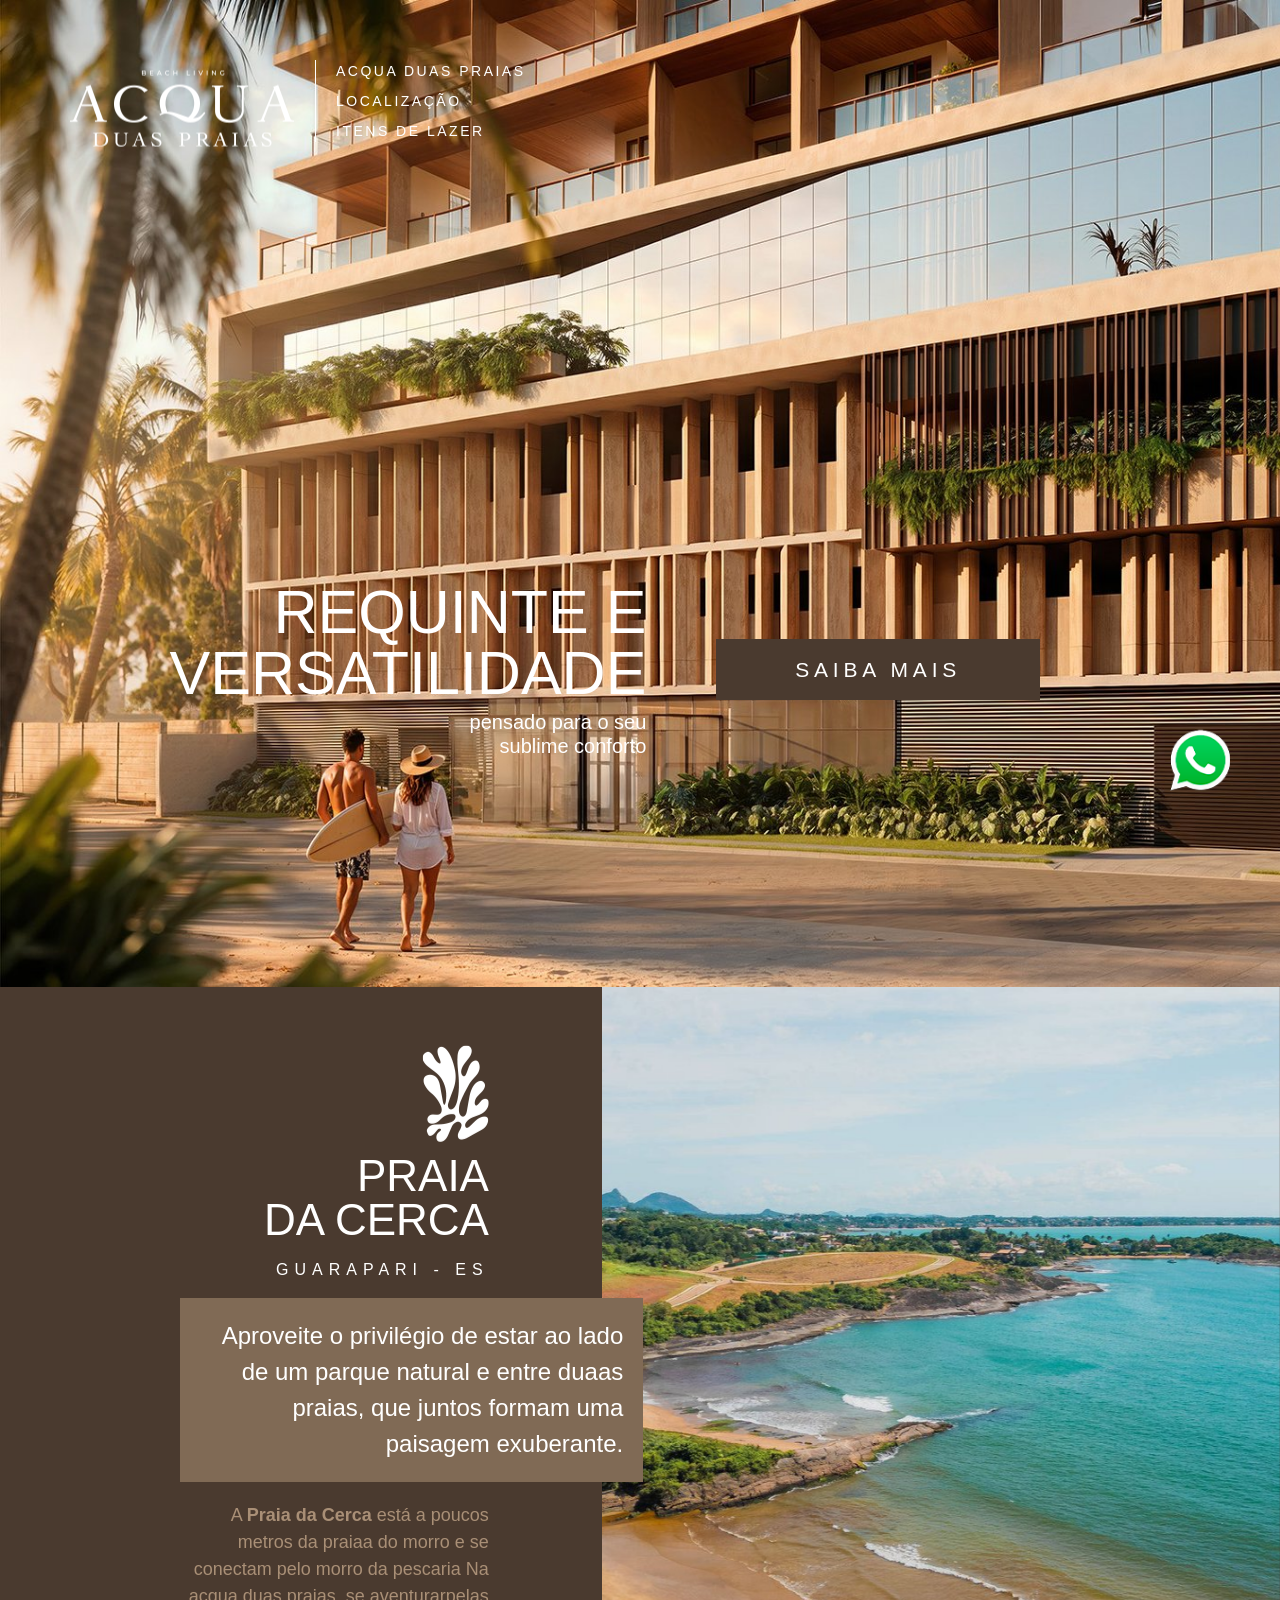
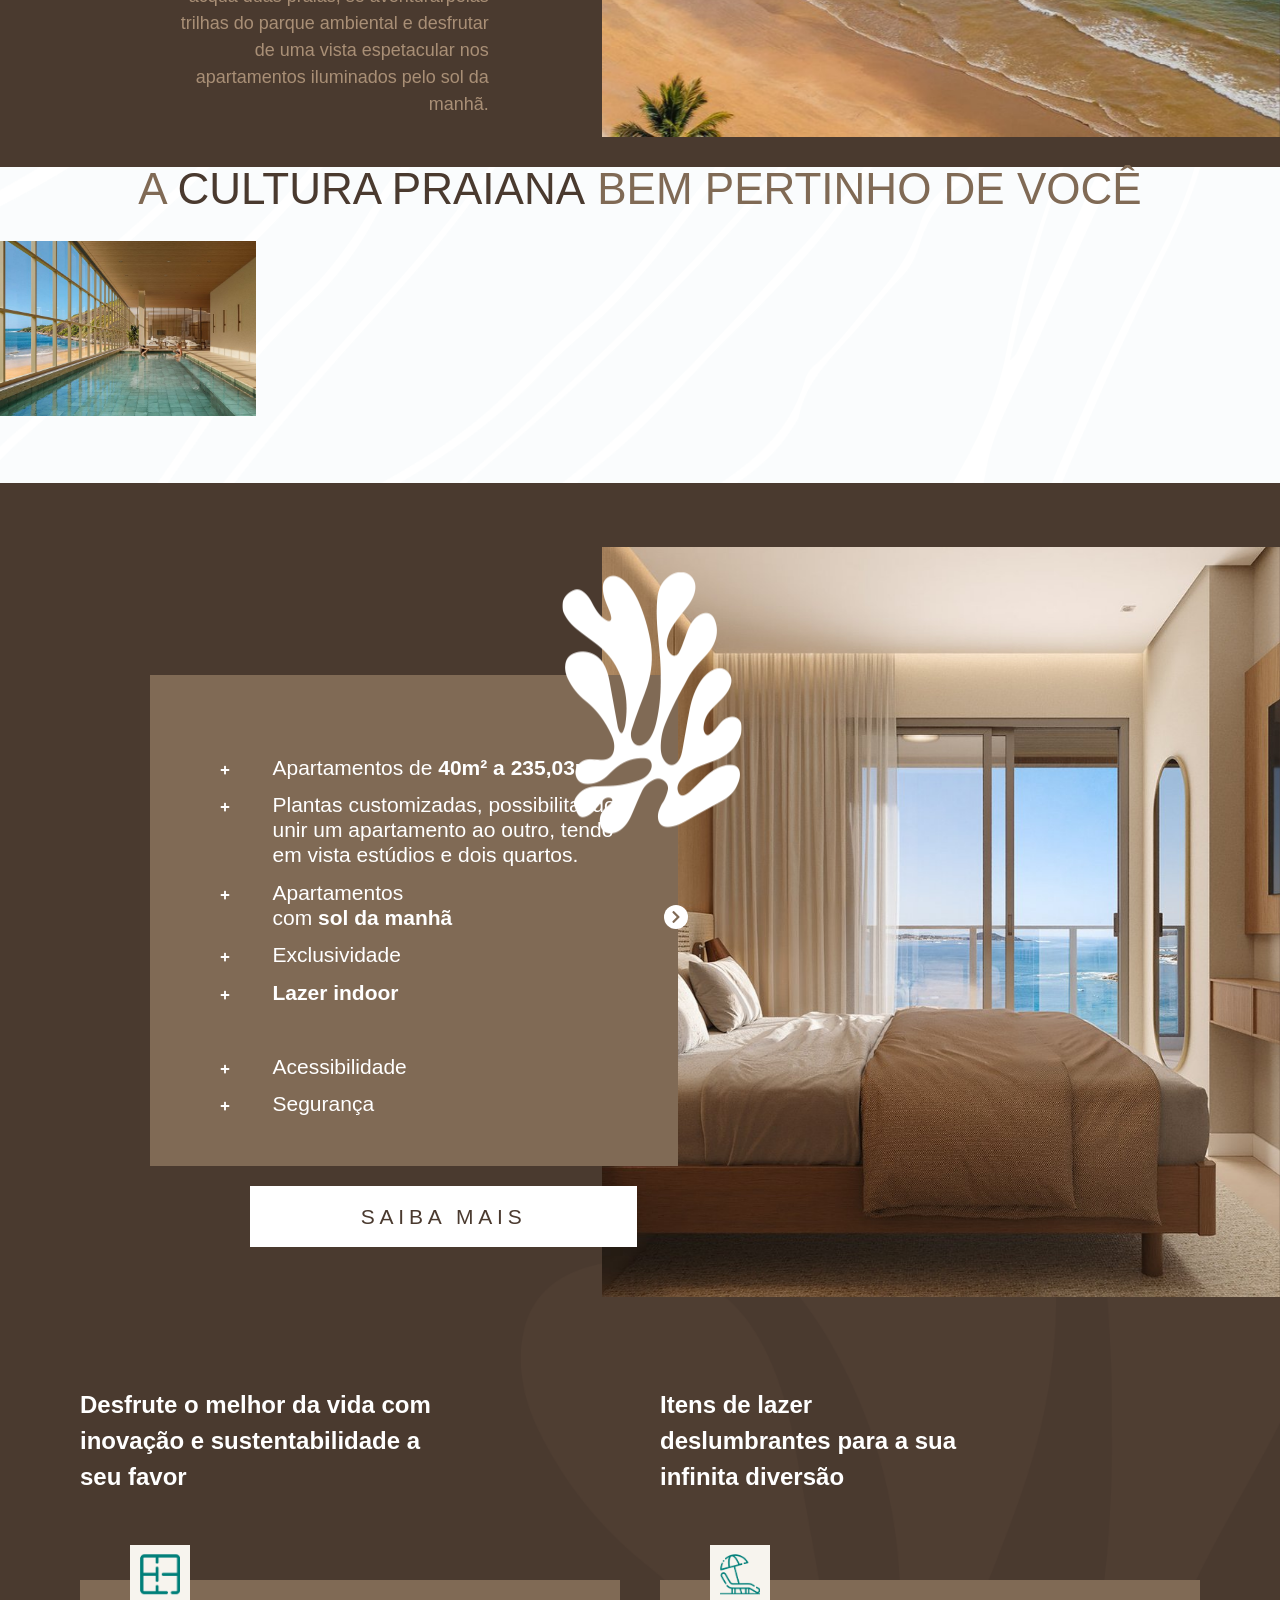
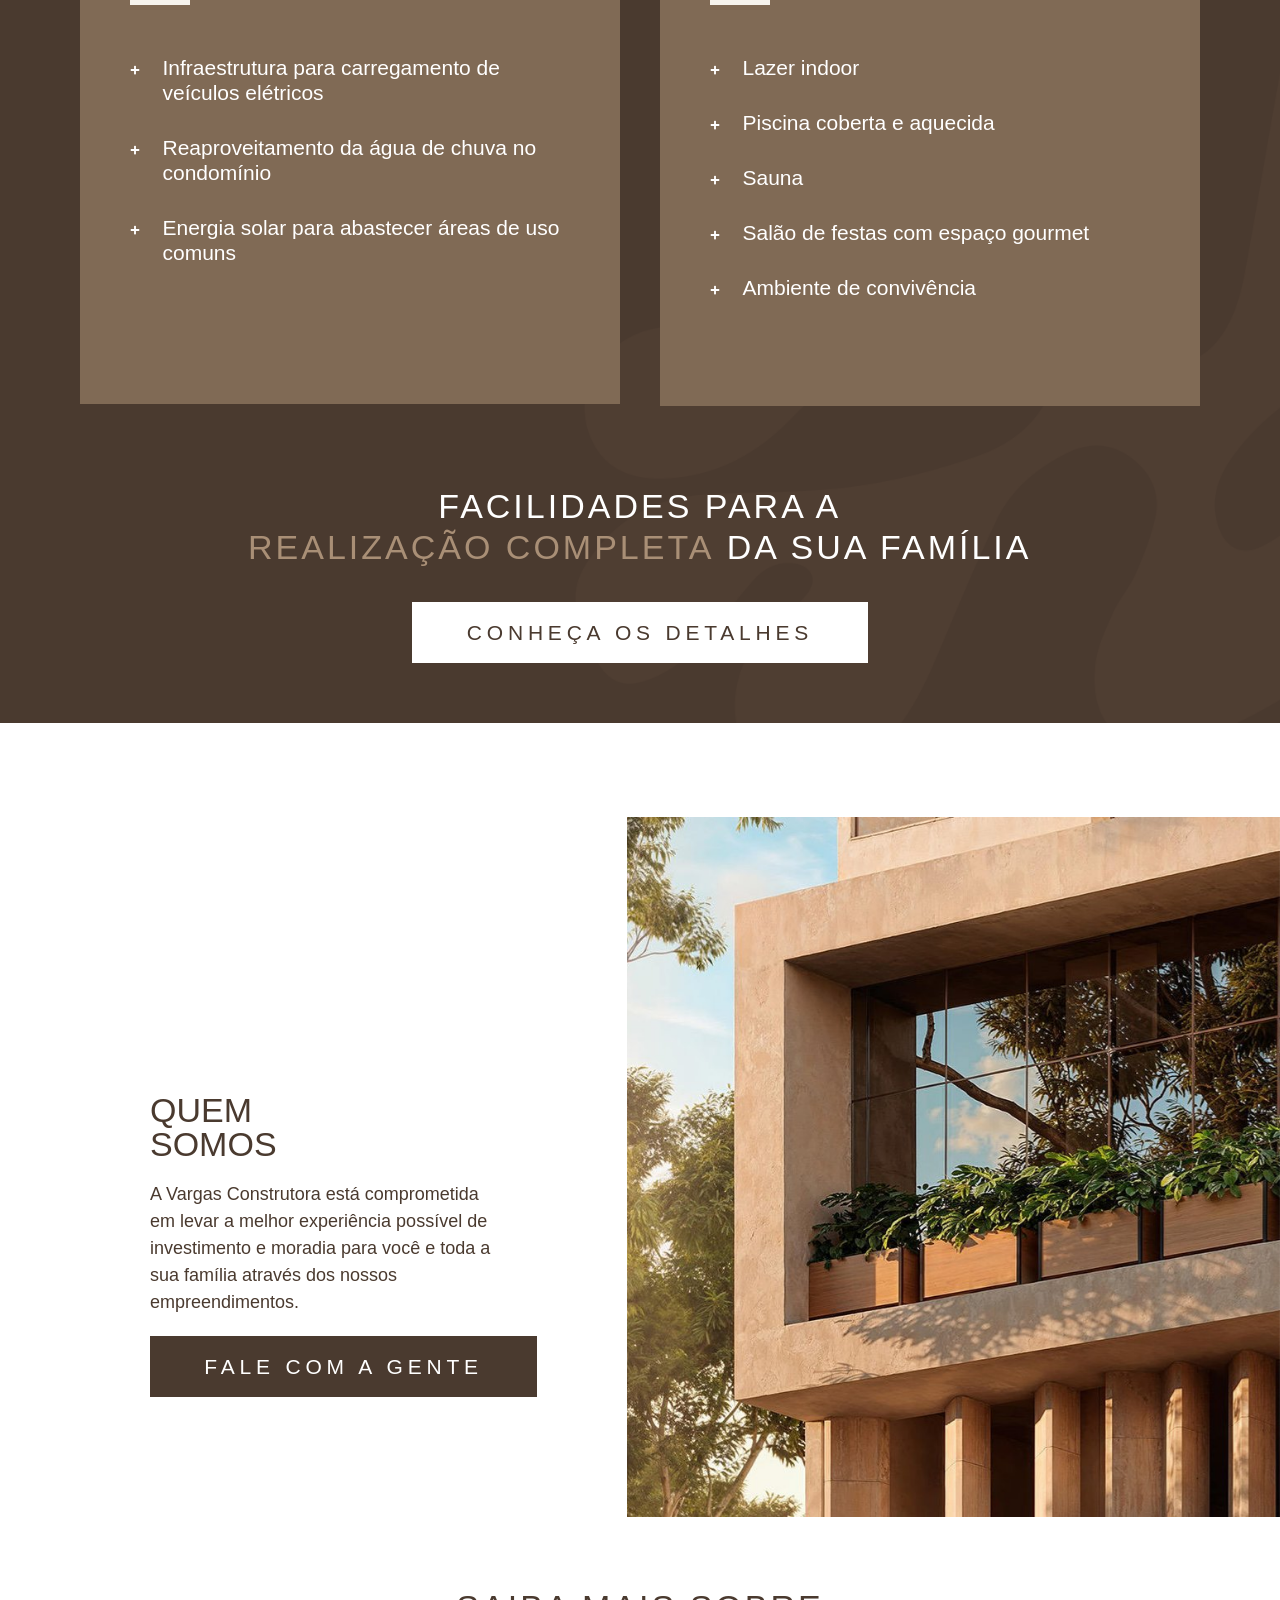
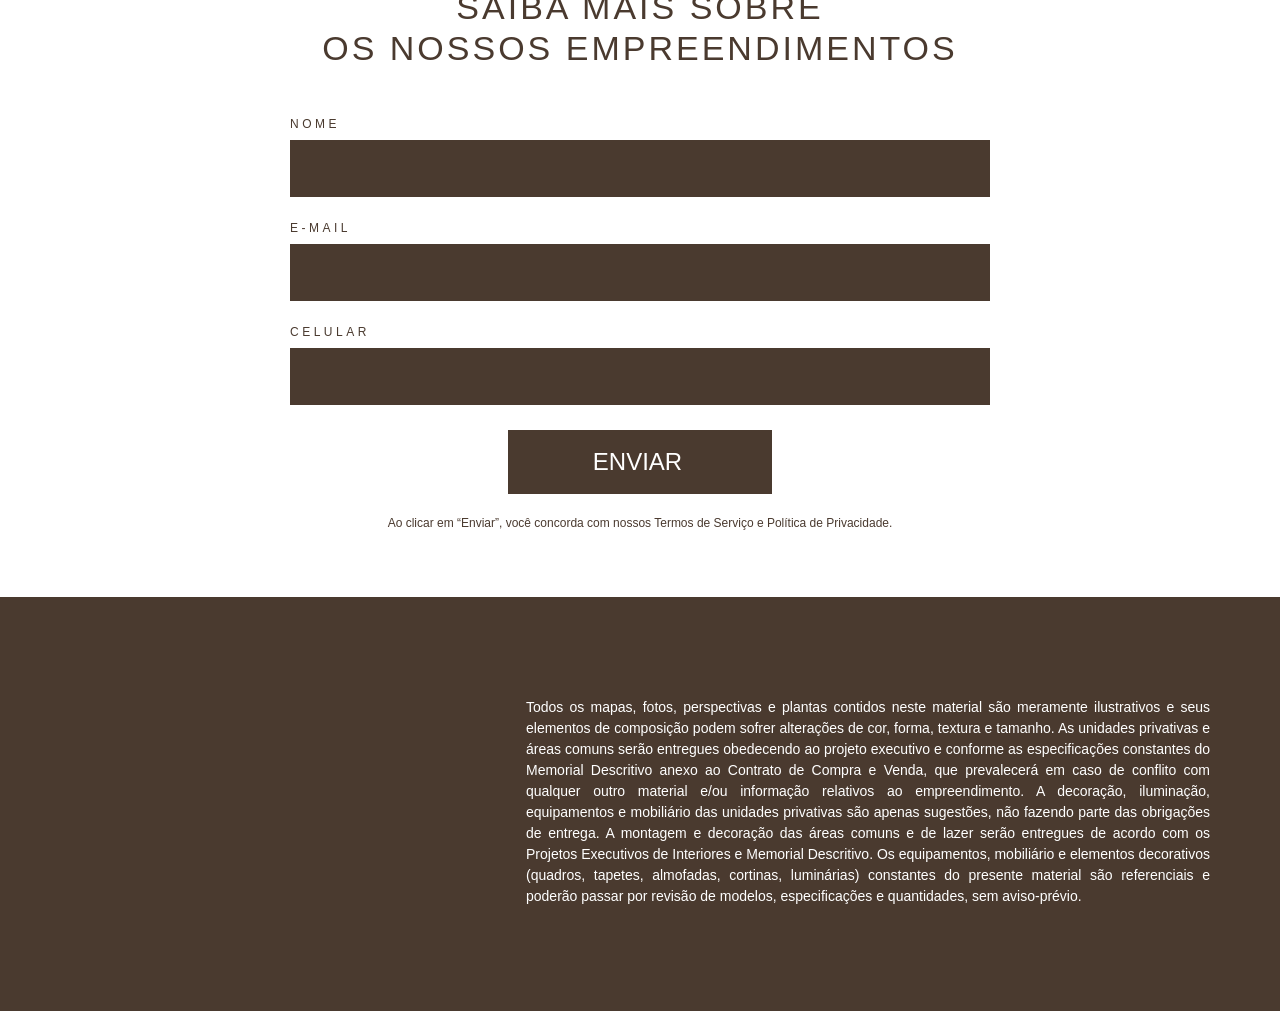
==== commit b2d7e65b: "Merge remote-tracking branch 'origin/main' into atualizar---imagens # Conflicts: #	acqua-duas-praias" ====
--- a/index.html
+++ b/index.html
@@ -571,6 +571,535 @@
   });
 });
 </script>
+<style id="claude-enhancements-css">
+/* Galeria: permite arrastar/rolar horizontalmente pra ver mais fotos */
+.elementor-element-803959d .swiper{
+  overflow-x:auto !important;
+  overflow-y:hidden;
+  cursor:grab;
+  scroll-snap-type:x proximity;
+  -webkit-overflow-scrolling:touch;
+  scrollbar-width:none;
+  -ms-overflow-style:none;
+}
+.elementor-element-803959d .swiper::-webkit-scrollbar{display:none;}
+.elementor-element-803959d .swiper.claude-dragging{cursor:grabbing;}
+.elementor-element-803959d .swiper-slide{scroll-snap-align:start;}
+
+/* Animação suave nos botões "Saiba mais" / "Conheça os detalhes" / "Fale com a gente" */
+.elementor-element-596ea85,.elementor-element-62427c6,.elementor-element-aa3d744,.elementor-element-60c35bd{
+  position:relative;overflow:hidden;
+  transition:transform .45s var(--claude-ease),box-shadow .45s var(--claude-ease);
+}
+.elementor-element-596ea85::after,.elementor-element-62427c6::after,.elementor-element-aa3d744::after,.elementor-element-60c35bd::after{
+  content:'';position:absolute;top:0;left:-60%;width:40%;height:100%;
+  background:linear-gradient(120deg,transparent,rgba(255,255,255,.55),transparent);
+  transform:skewX(-20deg);
+  transition:left .75s var(--claude-ease);
+  pointer-events:none;
+}
+.elementor-element-596ea85 .elementor-heading-title,.elementor-element-62427c6 .elementor-heading-title,.elementor-element-aa3d744 .elementor-heading-title,.elementor-element-60c35bd .elementor-heading-title{
+  transition:letter-spacing .45s var(--claude-ease);
+}
+@media (prefers-reduced-motion: reduce){
+  .elementor-element-596ea85,.elementor-element-62427c6,.elementor-element-aa3d744,.elementor-element-60c35bd{transition:none;}
+  .elementor-element-596ea85::after,.elementor-element-62427c6::after,.elementor-element-aa3d744::after,.elementor-element-60c35bd::after{display:none;}
+}
+
+/* ===== Melhorias visuais adicionadas ===== */
+:root{--claude-ease:cubic-bezier(.16,1,.3,1);--claude-ease-soft:cubic-bezier(.22,.61,.36,1);}
+
+/* Hover na galeria, mais suave e com leve brilho */
+.swiper-slide-inner{overflow:hidden;transition:transform 1.5s var(--claude-ease-soft),box-shadow 1.5s var(--claude-ease-soft);}
+.swiper-slide-image{transition:transform 1.6s var(--claude-ease-soft),filter 1.4s ease;will-change:transform;}
+
+/* Botão voltar ao topo */
+#claude-back-to-top{position:fixed;right:24px;bottom:100px;width:48px;height:48px;border-radius:50%;background:#4A3A2F;color:#fff;border:none;display:flex;align-items:center;justify-content:center;cursor:pointer;box-shadow:0 6px 20px rgba(74,58,47,.35);opacity:0;visibility:hidden;transform:translateY(16px) scale(.9);transition:opacity .5s var(--claude-ease),transform .5s var(--claude-ease),visibility .5s,background .25s ease,box-shadow .25s ease;z-index:9998;}
+#claude-back-to-top.claude-visible{opacity:1;visibility:visible;transform:translateY(0) scale(1);}
+#claude-back-to-top svg{width:20px;height:20px;}
+
+/* Fade-in ao rolar: sobe + aparece + foca (blur -> nítido), curva suave premium */
+.claude-reveal{opacity:0;transform:translateY(42px) scale(.98);filter:blur(6px);transition:opacity 1.1s var(--claude-ease),transform 1.1s var(--claude-ease),filter 1.1s var(--claude-ease);will-change:opacity,transform,filter;}
+.claude-reveal.claude-visible{opacity:1;transform:translateY(0) scale(1);filter:blur(0);}
+.elementor-icon-list-item.claude-reveal{transition-duration:1.5s;}
+
+/* Leve efeito parallax nas fotos ao entrar na tela (imagens fora do carrossel) */
+.claude-parallax-img{transition:transform 1.3s var(--claude-ease-soft);will-change:transform;}
+
+@media (prefers-reduced-motion: reduce){
+  html{scroll-behavior:auto;}
+  .claude-reveal{opacity:1;transform:none;filter:none;transition:none;}
+  .swiper-slide-image{transition:none;}
+  .claude-parallax-img{transition:none;}
+}
+
+/* Fade suave ao carregar a página */
+body{transition:opacity .7s var(--claude-ease);}
+body.claude-loaded{opacity:1;}
+
+/* Números em destaque ao entrar na tela */
+.claude-number-pop{display:inline-block;}
+.claude-number-pop.claude-visible{animation:claude-pop .8s var(--claude-ease);}
+@keyframes claude-pop{
+  0%{transform:scale(1);}
+  45%{transform:scale(1.16);color:#806A55;}
+  100%{transform:scale(1);}
+}
+
+@media (prefers-reduced-motion: reduce){
+  body{transition:none;opacity:1;}
+  .claude-number-pop.claude-visible{animation:none;}
+}
+
+/* Header fixo que aparece ao rolar */
+#claude-sticky-header{
+  position:fixed;top:0;left:0;right:0;z-index:9997;
+  display:flex;align-items:center;justify-content:space-between;
+  padding:14px 32px;
+  background:rgba(74,58,47,0);
+  transform:translateY(-100%);
+  transition:transform .5s var(--claude-ease),background .4s ease,box-shadow .4s ease;
+  pointer-events:none;
+}
+#claude-sticky-header.claude-visible{
+  transform:translateY(0);
+  background:rgba(74,58,47,.97);
+  box-shadow:0 4px 20px rgba(0,0,0,.15);
+  pointer-events:auto;
+}
+#claude-sticky-header .claude-sh-logo{
+  color:#fff;font-size:15px;letter-spacing:2px;text-transform:uppercase;text-decoration:none;
+}
+#claude-sticky-header .claude-sh-cta{
+  color:#fff;border:1px solid rgba(255,255,255,.6);border-radius:4px;
+  padding:8px 18px;font-size:13px;letter-spacing:1.5px;text-transform:uppercase;text-decoration:none;
+  transition:background .3s ease,border-color .3s ease;
+}
+@media (max-width:600px){
+  #claude-sticky-header{padding:12px 18px;}
+  #claude-sticky-header .claude-sh-logo{font-size:12px;letter-spacing:1px;}
+  #claude-sticky-header .claude-sh-cta{padding:7px 12px;font-size:11px;}
+}
+@media (hover:hover) and (pointer:fine){
+.elementor-element-596ea85:hover,.elementor-element-62427c6:hover,.elementor-element-aa3d744:hover,.elementor-element-60c35bd:hover{
+  transform:translateY(-5px);
+  box-shadow:0 14px 30px rgba(0,20,20,.22);
+}
+.elementor-element-596ea85:hover::after,.elementor-element-62427c6:hover::after,.elementor-element-aa3d744:hover::after,.elementor-element-60c35bd:hover::after{
+  left:130%;
+}
+.elementor-element-596ea85:hover .elementor-heading-title,.elementor-element-62427c6:hover .elementor-heading-title,.elementor-element-aa3d744:hover .elementor-heading-title,.elementor-element-60c35bd:hover .elementor-heading-title{
+  letter-spacing:1.5px;
+}
+.swiper-slide:hover .swiper-slide-inner{transform:translateY(-8px);box-shadow:0 24px 44px rgba(10,30,30,.28);}
+.swiper-slide:hover .swiper-slide-image{transform:scale(1.09);filter:brightness(1.045) saturate(1.05);}
+#claude-back-to-top:hover{background:#6b5644;box-shadow:0 8px 26px rgba(74,58,47,.45);transform:translateY(-3px) scale(1.05);}
+#claude-sticky-header .claude-sh-cta:hover{background:rgba(255,255,255,.12);border-color:#fff;}
+}
+@media (hover:none), (pointer:coarse){
+  .swiper-slide-inner{transition:transform .35s ease,box-shadow .35s ease;}
+  .swiper-slide-image{transition:transform .35s ease,filter .3s ease;}
+  .swiper-slide:active .swiper-slide-inner{transform:translateY(-4px) scale(.99);box-shadow:0 16px 28px rgba(10,30,30,.24);}
+  .swiper-slide:active .swiper-slide-image{transform:scale(1.05);filter:brightness(1.04);}
+
+  .elementor-element-596ea85,.elementor-element-62427c6,.elementor-element-aa3d744,.elementor-element-60c35bd{
+    transition:transform .2s ease,box-shadow .3s ease;
+  }
+  .elementor-element-596ea85:active,.elementor-element-62427c6:active,.elementor-element-aa3d744:active,.elementor-element-60c35bd:active{
+    transform:scale(.96);
+    box-shadow:0 6px 14px rgba(0,20,20,.2);
+  }
+
+  #claude-back-to-top:active{background:#6b5644;transform:scale(.92);}
+  #claude-sticky-header .claude-sh-cta:active{background:rgba(255,255,255,.18);}
+}
+
+/* ---------- Lightbox customizado pra galeria (clique pra ampliar) ---------- */
+.claude-lightbox{
+  position:fixed;inset:0;z-index:99999;
+  display:flex;align-items:center;justify-content:center;
+  background:rgba(10,20,20,.92);
+  opacity:0;visibility:hidden;
+  transition:opacity .35s var(--claude-ease),visibility 0s linear .35s;
+  padding:40px;
+}
+.claude-lightbox.claude-open{
+  opacity:1;visibility:visible;
+  transition:opacity .35s var(--claude-ease),visibility 0s;
+}
+.claude-lightbox-figure{
+  position:relative;max-width:92vw;max-height:88vh;
+  display:flex;align-items:center;justify-content:center;
+  margin:0;
+}
+.claude-lightbox-img{
+  max-width:92vw;max-height:88vh;
+  width:auto;height:auto;
+  object-fit:contain;
+  border-radius:4px;
+  box-shadow:0 20px 60px rgba(0,0,0,.5);
+  opacity:0;transform:scale(.97);
+  transition:opacity .4s var(--claude-ease-soft),transform .4s var(--claude-ease-soft);
+}
+.claude-lightbox-img.claude-loaded{opacity:1;transform:scale(1);}
+.claude-lightbox-close,.claude-lightbox-prev,.claude-lightbox-next{
+  position:fixed;
+  background:rgba(255,255,255,.1);
+  border:1px solid rgba(255,255,255,.25);
+  color:#fff;
+  cursor:pointer;
+  display:flex;align-items:center;justify-content:center;
+  transition:background .25s,transform .25s;
+  -webkit-tap-highlight-color:transparent;
+  padding:0;
+}
+.claude-lightbox-close:hover,.claude-lightbox-prev:hover,.claude-lightbox-next:hover{
+  background:rgba(255,255,255,.22);
+}
+.claude-lightbox-close{top:24px;right:24px;width:44px;height:44px;border-radius:50%;}
+.claude-lightbox-close svg{width:20px;height:20px;}
+.claude-lightbox-prev,.claude-lightbox-next{
+  top:50%;transform:translateY(-50%);width:52px;height:52px;border-radius:50%;
+}
+.claude-lightbox-prev:hover,.claude-lightbox-next:hover{transform:translateY(-50%) scale(1.06);}
+.claude-lightbox-prev{left:24px;}
+.claude-lightbox-next{right:24px;}
+.claude-lightbox-prev svg,.claude-lightbox-next svg{width:22px;height:22px;}
+.claude-lightbox-counter{
+  position:fixed;bottom:26px;left:50%;transform:translateX(-50%);
+  color:rgba(255,255,255,.85);
+  font-size:13px;letter-spacing:.08em;
+}
+.claude-lightbox-loading{
+  position:absolute;width:34px;height:34px;
+  border:2.5px solid rgba(255,255,255,.25);
+  border-top-color:#fff;
+  border-radius:50%;
+  animation:claude-spin .8s linear infinite;
+}
+.claude-lightbox-img.claude-loaded ~ .claude-lightbox-loading{display:none;}
+@keyframes claude-spin{to{transform:rotate(360deg);}}
+@media (max-width:640px){
+  .claude-lightbox-prev,.claude-lightbox-next{width:42px;height:42px;}
+  .claude-lightbox-prev{left:8px;}
+  .claude-lightbox-next{right:8px;}
+  .claude-lightbox-close{top:12px;right:12px;width:38px;height:38px;}
+}
+body.claude-lightbox-active{overflow:hidden;}
+body.claude-lightbox-active .elementor-element-cdb6006,
+body.claude-lightbox-active #claude-back-to-top,
+body.claude-lightbox-active #claude-sticky-header{display:none !important;}
+</style>
+<script id="claude-enhancements-js">
+(function(){
+  /* ---------- Galeria: arrastar pra rolar (Pointer Events) ---------- */
+  var galleryEl=document.querySelector('.elementor-element-803959d .swiper');
+  var dragDistance=0;
+  if(galleryEl){
+    var isDown=false,startX=0,scrollLeftStart=0;
+    galleryEl.style.touchAction='pan-y';
+    galleryEl.addEventListener('pointerdown',function(e){
+      if(e.pointerType==='mouse'&&e.button!==0)return;
+      isDown=true;dragDistance=0;
+      galleryEl.classList.add('claude-dragging');
+      startX=e.clientX;
+      scrollLeftStart=galleryEl.scrollLeft;
+      try{galleryEl.setPointerCapture(e.pointerId);}catch(err){}
+    });
+    galleryEl.addEventListener('pointerup',function(e){
+      isDown=false;
+      galleryEl.classList.remove('claude-dragging');
+      try{galleryEl.releasePointerCapture(e.pointerId);}catch(err){}
+    });
+    galleryEl.addEventListener('pointercancel',function(){
+      isDown=false;
+      galleryEl.classList.remove('claude-dragging');
+    });
+    galleryEl.addEventListener('pointermove',function(e){
+      if(!isDown)return;
+      var delta=e.clientX-startX;
+      dragDistance=Math.abs(delta);
+      galleryEl.scrollLeft=scrollLeftStart-delta;
+    });
+  }
+
+  /* ---------- Scroll customizado, mais suave e elegante nos links internos ---------- */
+  function easeOutExpo(t){return t===1?1:1-Math.pow(2,-10*t);}
+
+  function smoothScrollTo(targetY,duration){
+    var startY=window.scrollY;
+    var distance=targetY-startY;
+    var startTime=null;
+    function step(timestamp){
+      if(!startTime)startTime=timestamp;
+      var elapsed=timestamp-startTime;
+      var progress=Math.min(elapsed/duration,1);
+      var eased=easeOutExpo(progress);
+      window.scrollTo(0,startY+distance*eased);
+      if(progress<1){requestAnimationFrame(step);}
+    }
+    requestAnimationFrame(step);
+  }
+
+  document.querySelectorAll('a[href*="#"]').forEach(function(link){
+    link.addEventListener('click',function(e){
+      var href=link.getAttribute('href')||'';
+      var hashIdx=href.indexOf('#');
+      if(hashIdx===-1)return;
+      var hash=href.slice(hashIdx+1);
+      if(!hash)return;
+      var target=document.getElementById(hash)||document.querySelector('[name="'+hash+'"]');
+      if(!target)return;
+      e.preventDefault();
+      var targetY=target.getBoundingClientRect().top+window.scrollY-20;
+      smoothScrollTo(targetY,1200);
+    });
+  });
+
+  /* ---------- Botão voltar ao topo ---------- */
+  var btn=document.createElement('button');
+  btn.id='claude-back-to-top';
+  btn.setAttribute('aria-label','Voltar ao topo');
+  btn.innerHTML='<svg viewBox="0 0 24 24" fill="none" stroke="currentColor" stroke-width="2.5" stroke-linecap="round" stroke-linejoin="round"><polyline points="18 15 12 9 6 15"></polyline></svg>';
+  document.body.appendChild(btn);
+
+  window.addEventListener('scroll',function(){
+    if(window.scrollY>500){btn.classList.add('claude-visible');}
+    else{btn.classList.remove('claude-visible');}
+  },{passive:true});
+
+  btn.addEventListener('click',function(){
+    smoothScrollTo(0,1300);
+  });
+
+  /* ---------- Fade-in em cascata ao rolar ---------- */
+  var revealSelectors=[
+    '.elementor-widget-heading .elementor-heading-title',
+    '.elementor-widget-text-editor .elementor-widget-container',
+    '.elementor-icon-list-item'
+  ];
+  var revealEls=Array.prototype.slice.call(document.querySelectorAll(revealSelectors.join(',')));
+  revealEls=revealEls.filter(function(el){return !el.closest('.swiper-slide') && !el.closest('a.elementor-element');});
+  revealEls.forEach(function(el){el.classList.add('claude-reveal');});
+
+  if('IntersectionObserver' in window){
+    var groups={};
+    var io=new IntersectionObserver(function(entries){
+      entries.forEach(function(entry){
+        if(entry.isIntersecting){
+          var el=entry.target;
+          var parentKey=el.closest('.e-con, .elementor-widget-container')?.dataset?.claudeGroup;
+          var delay=0;
+          var stepMs=el.classList.contains('elementor-icon-list-item')?190:90;
+          if(parentKey&&groups[parentKey]!==undefined){
+            delay=groups[parentKey]*stepMs;
+            groups[parentKey]++;
+          }
+          setTimeout(function(){el.classList.add('claude-visible');},delay);
+          io.unobserve(el);
+        }
+      });
+    },{threshold:.15,rootMargin:'0px 0px -60px 0px'});
+
+    /* Agrupa elementos próximos (mesma seção) pra dar efeito cascata */
+    var groupCounter=0;
+    revealEls.forEach(function(el,idx){
+      var prev=revealEls[idx-1];
+      var sameGroup=prev&&Math.abs(el.getBoundingClientRect().top-prev.getBoundingClientRect().top)<260;
+      if(!sameGroup){groupCounter++;}
+      var key='g'+groupCounter;
+      var container=el.closest('.e-con, .elementor-widget-container')||el;
+      container.dataset.claudeGroup=key;
+      if(groups[key]===undefined){groups[key]=0;}
+      io.observe(el);
+    });
+  } else {
+    revealEls.forEach(function(el){el.classList.add('claude-visible');});
+  }
+
+  /* ---------- Leve parallax nas fotos fora do carrossel ---------- */
+  var parallaxImgs=Array.prototype.slice.call(document.querySelectorAll('.elementor-widget-image img'));
+  parallaxImgs.forEach(function(img){
+    if(img.closest('.swiper-slide'))return;
+    img.classList.add('claude-parallax-img');
+  });
+  var ticking=false;
+  function updateParallax(){
+    parallaxImgs.forEach(function(img){
+      var rect=img.getBoundingClientRect();
+      if(rect.bottom<0||rect.top>window.innerHeight)return;
+      var center=rect.top+rect.height/2-window.innerHeight/2;
+      var offset=Math.max(-14,Math.min(14,center*-0.03));
+      img.style.transform='translateY('+offset+'px)';
+    });
+    ticking=false;
+  }
+  window.addEventListener('scroll',function(){
+    if(!ticking){requestAnimationFrame(updateParallax);ticking=true;}
+  },{passive:true});
+
+  /* ---------- Fade-in ao carregar a página ---------- */
+  function claudeMarkLoaded(){document.body.classList.add('claude-loaded');}
+  if(document.readyState==='complete'){claudeMarkLoaded();}
+  else{window.addEventListener('load',claudeMarkLoaded);setTimeout(claudeMarkLoaded,1500);}
+
+  /* ---------- Números: cronômetro contando até o valor real (m² e vagas) ---------- */
+  function claudeCountUp(el,duration){
+    var original=el.dataset.claudeOriginal||el.textContent;
+    var regex=/\d+(?:,\d+)?/g;
+    var matches=[];
+    var m;
+    while((m=regex.exec(original))!==null){
+      var raw=m[0];
+      var commaIdx=raw.indexOf(',');
+      var decimals=commaIdx===-1?0:(raw.length-commaIdx-1);
+      matches.push({start:m.index,end:m.index+raw.length,target:parseFloat(raw.replace(',','.')),decimals:decimals});
+    }
+    if(!matches.length)return;
+    function easeOutCubic(t){return 1-Math.pow(1-t,3);}
+    var startTime=null;
+    function frame(ts){
+      if(!startTime)startTime=ts;
+      var progress=Math.min((ts-startTime)/duration,1);
+      var eased=easeOutCubic(progress);
+      var result='';var cursor=0;
+      matches.forEach(function(mm){
+        result+=original.slice(cursor,mm.start);
+        result+=(mm.target*eased).toFixed(mm.decimals).replace('.',',');
+        cursor=mm.end;
+      });
+      result+=original.slice(cursor);
+      el.textContent=result;
+      if(progress<1){requestAnimationFrame(frame);}
+      else{el.textContent=original;}
+    }
+    requestAnimationFrame(frame);
+  }
+
+  var allNumberEls=Array.prototype.slice.call(document.querySelectorAll('.elementor-icon-list-text b')).filter(function(el){
+    return /[0-9]/.test(el.textContent);
+  });
+  var countUpEls=allNumberEls.filter(function(el){return /m²|vaga/i.test(el.textContent);});
+  var popEls=allNumberEls.filter(function(el){return countUpEls.indexOf(el)===-1;});
+
+  popEls.forEach(function(el){el.classList.add('claude-number-pop');});
+
+  /* Deixa os números já em zero antes de aparecerem na tela, pra não "piscar" o valor real */
+  countUpEls.forEach(function(el){
+    var original=el.textContent;
+    el.dataset.claudeOriginal=original;
+    el.textContent=original.replace(/\d+(?:,\d+)?/g,function(raw){
+      var commaIdx=raw.indexOf(',');
+      var decimals=commaIdx===-1?0:(raw.length-commaIdx-1);
+      return (0).toFixed(decimals).replace('.',',');
+    });
+  });
+
+  if('IntersectionObserver' in window && allNumberEls.length){
+    var numIo=new IntersectionObserver(function(entries){
+      entries.forEach(function(entry){
+        if(entry.isIntersecting){
+          var el=entry.target;
+          if(countUpEls.indexOf(el)!==-1){claudeCountUp(el,1900);}
+          else{el.classList.add('claude-visible');}
+          numIo.unobserve(el);
+        }
+      });
+    },{threshold:.5});
+    allNumberEls.forEach(function(el){numIo.observe(el);});
+  }
+
+  /* ---------- Header fixo ao rolar ---------- */
+  var stickyHeader=document.createElement('div');
+  stickyHeader.id='claude-sticky-header';
+  stickyHeader.innerHTML='<a class="claude-sh-logo" href="index.html">Acqua Duas Praias</a><a class="claude-sh-cta" href="https://wa.me/5527999090807?text=Ol%C3%A1%2C%20gostaria%20de%20saber%20mais%20informa%C3%A7%C3%B5es%20do%20Acqua%20Duas%20Praias" target="_blank">Fale com a gente</a>';
+  document.body.appendChild(stickyHeader);
+
+  window.addEventListener('scroll',function(){
+    if(window.scrollY>620){stickyHeader.classList.add('claude-visible');}
+    else{stickyHeader.classList.remove('claude-visible');}
+  },{passive:true});
+
+  /* ---------- Lightbox customizado pra galeria (clique pra ampliar) ---------- */
+  /* Este site nao usa o lightbox nativo do Elementor na galeria (sem link <a data-elementor-open-lightbox>),
+     entao o gatilho aqui e o proprio slide/imagem do carrossel. */
+  (function(){
+    var slides=Array.prototype.slice.call(document.querySelectorAll('.elementor-element-803959d .swiper-slide'));
+    if(!slides.length)return;
+
+    var images=slides.map(function(slide){
+      var img=slide.querySelector('.swiper-slide-image');
+      return {src:img?(img.getAttribute('data-lazy-src')||img.currentSrc||img.src):'',alt:img?(img.getAttribute('alt')||''):''};
+    });
+
+    var currentIndex=0,lastFocused=null;
+
+    var lb=document.createElement('div');
+    lb.className='claude-lightbox';
+    lb.setAttribute('role','dialog');
+    lb.setAttribute('aria-modal','true');
+    lb.setAttribute('aria-label','Visualiza\u00e7\u00e3o ampliada da imagem');
+    lb.innerHTML=
+      '<button type="button" class="claude-lightbox-close" aria-label="Fechar"><svg viewBox="0 0 24 24" fill="none" stroke="currentColor" stroke-width="2" stroke-linecap="round"><line x1="18" y1="6" x2="6" y2="18"></line><line x1="6" y1="6" x2="18" y2="18"></line></svg></button>'+
+      '<button type="button" class="claude-lightbox-prev" aria-label="Foto anterior"><svg viewBox="0 0 24 24" fill="none" stroke="currentColor" stroke-width="2" stroke-linecap="round" stroke-linejoin="round"><polyline points="15 18 9 12 15 6"></polyline></svg></button>'+
+      '<button type="button" class="claude-lightbox-next" aria-label="Pr\u00f3xima foto"><svg viewBox="0 0 24 24" fill="none" stroke="currentColor" stroke-width="2" stroke-linecap="round" stroke-linejoin="round"><polyline points="9 18 15 12 9 6"></polyline></svg></button>'+
+      '<figure class="claude-lightbox-figure"><img class="claude-lightbox-img" alt=""><span class="claude-lightbox-loading"></span></figure>'+
+      '<div class="claude-lightbox-counter"></div>';
+    document.body.appendChild(lb);
+
+    var imgEl=lb.querySelector('.claude-lightbox-img');
+    var counterEl=lb.querySelector('.claude-lightbox-counter');
+    var closeBtn=lb.querySelector('.claude-lightbox-close');
+    var prevBtn=lb.querySelector('.claude-lightbox-prev');
+    var nextBtn=lb.querySelector('.claude-lightbox-next');
+
+    imgEl.addEventListener('load',function(){imgEl.classList.add('claude-loaded');});
+
+    function showImage(index){
+      currentIndex=(index+images.length)%images.length;
+      var data=images[currentIndex];
+      imgEl.classList.remove('claude-loaded');
+      imgEl.alt=data.alt;
+      imgEl.src=data.src;
+      counterEl.textContent=(currentIndex+1)+' / '+images.length;
+    }
+    function openLightbox(index){
+      lastFocused=document.activeElement;
+      showImage(index);
+      lb.classList.add('claude-open');
+      document.body.classList.add('claude-lightbox-active');
+      closeBtn.focus();
+    }
+    function closeLightbox(){
+      lb.classList.remove('claude-open');
+      document.body.classList.remove('claude-lightbox-active');
+      if(lastFocused&&lastFocused.focus)lastFocused.focus();
+    }
+
+    slides.forEach(function(slide,idx){
+      var img=slide.querySelector('.swiper-slide-image');
+      if(img)img.style.cursor='zoom-in';
+      slide.addEventListener('click',function(e){
+        if(dragDistance>6){e.preventDefault();e.stopPropagation();return;}
+        openLightbox(idx);
+      });
+    });
+
+    closeBtn.addEventListener('click',closeLightbox);
+    prevBtn.addEventListener('click',function(){showImage(currentIndex-1);});
+    nextBtn.addEventListener('click',function(){showImage(currentIndex+1);});
+    lb.addEventListener('click',function(e){if(e.target===lb){closeLightbox();}});
+    document.addEventListener('keydown',function(e){
+      if(!lb.classList.contains('claude-open'))return;
+      if(e.key==='Escape'){closeLightbox();}
+      else if(e.key==='ArrowLeft'){showImage(currentIndex-1);}
+      else if(e.key==='ArrowRight'){showImage(currentIndex+1);}
+    });
+  })();
+})();
+</script>
+
+
 </body>
 </html>
 
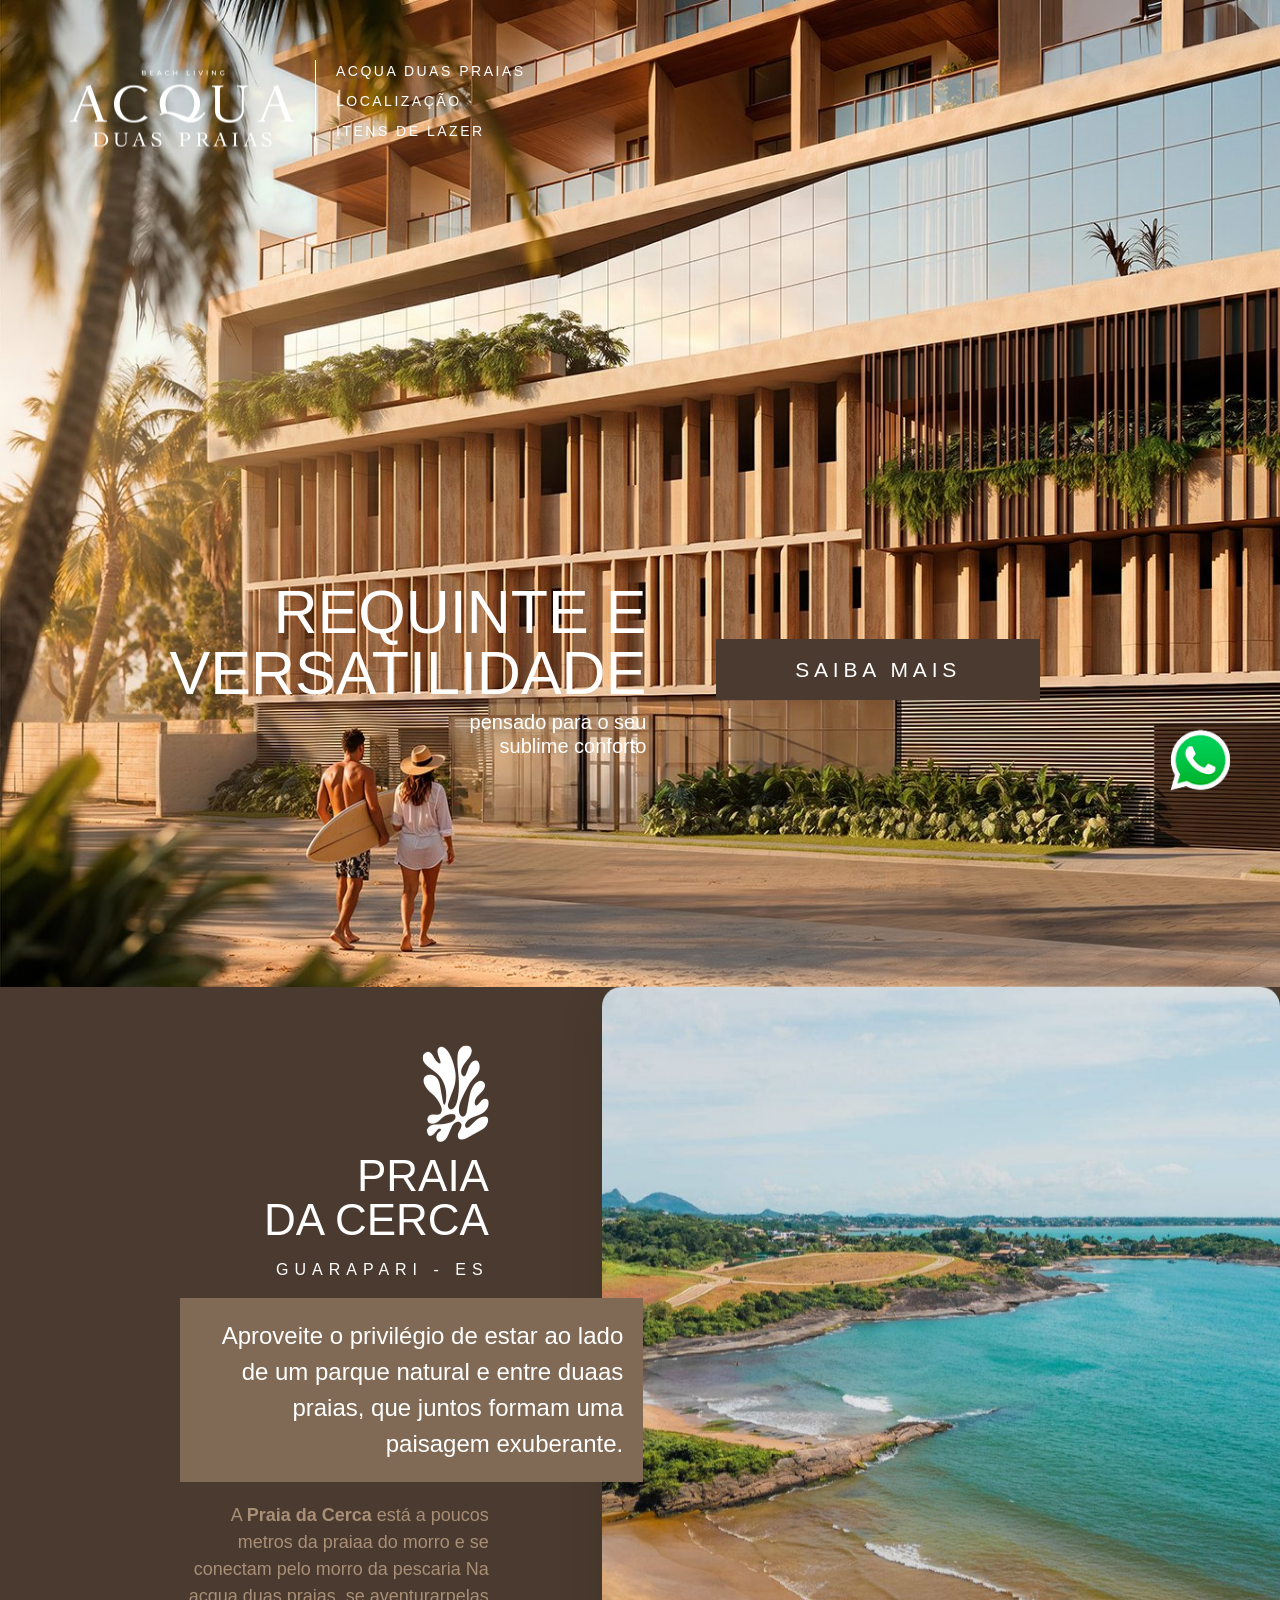
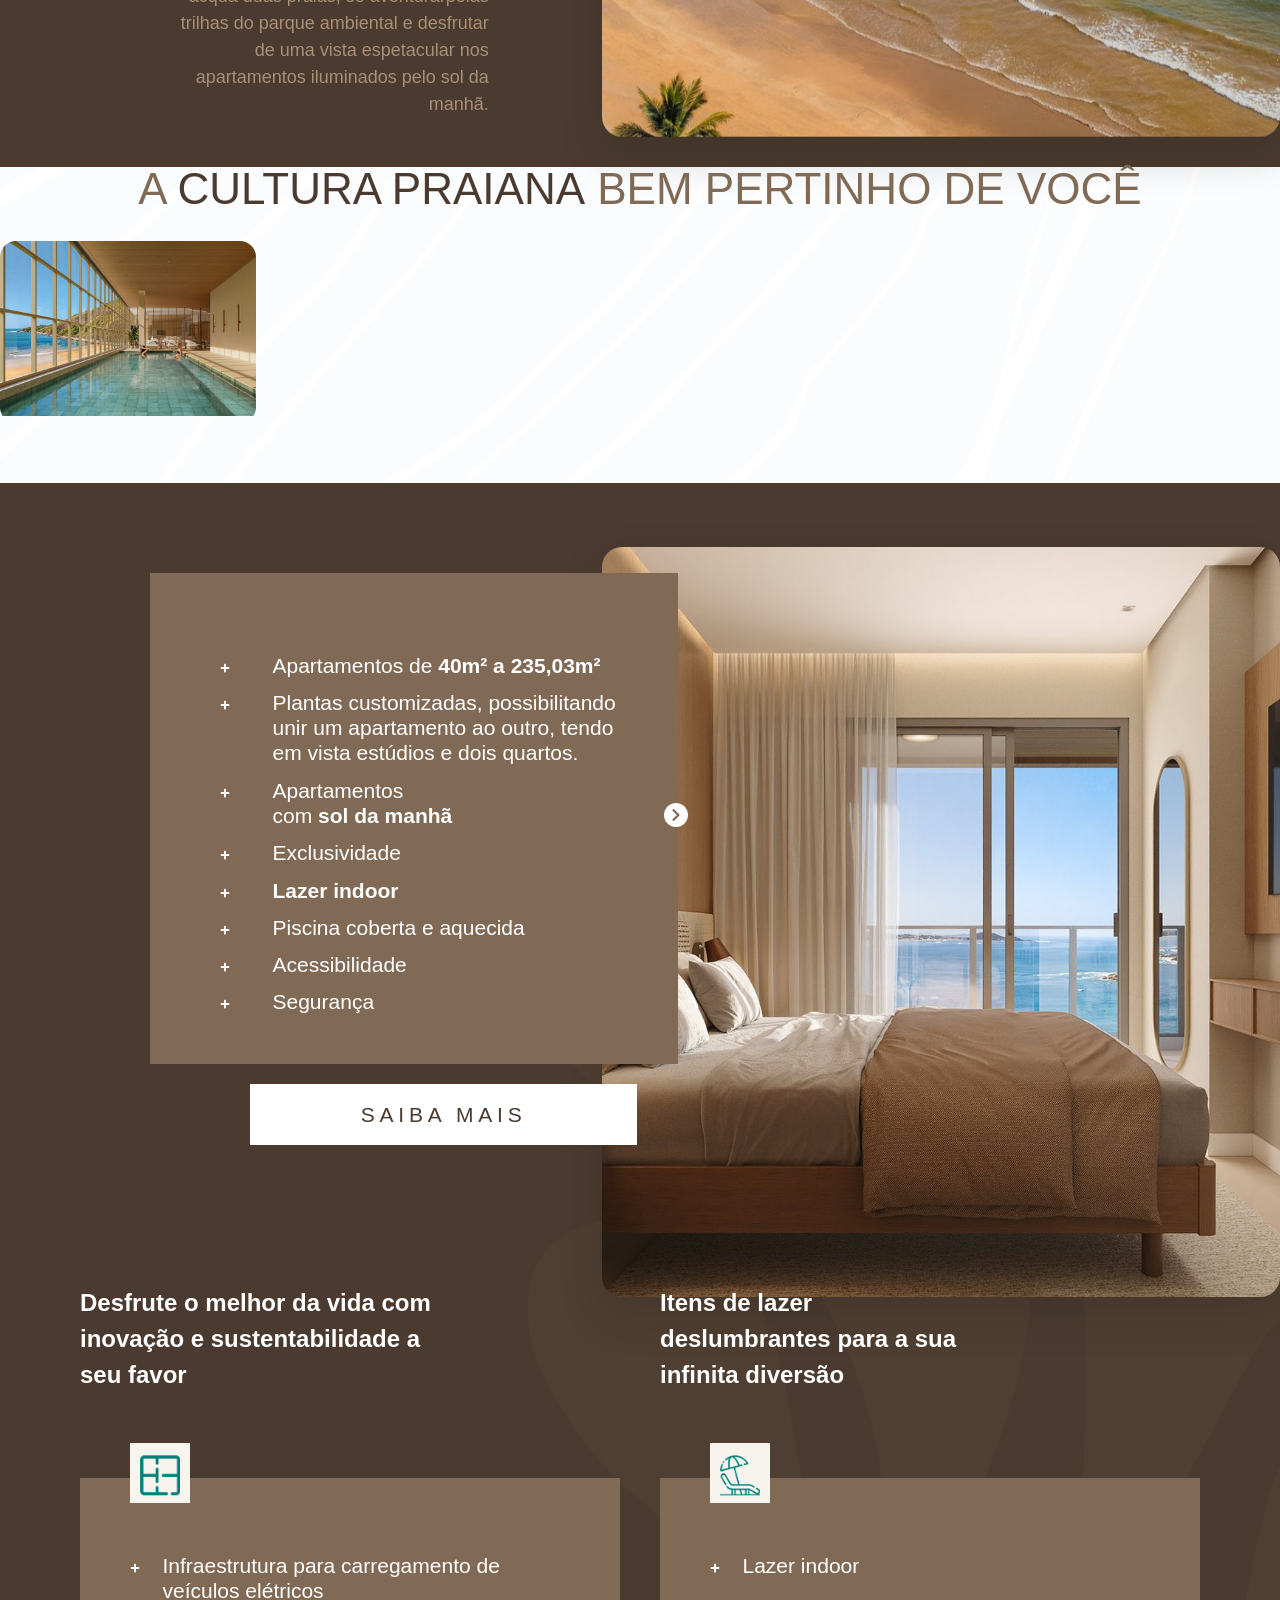
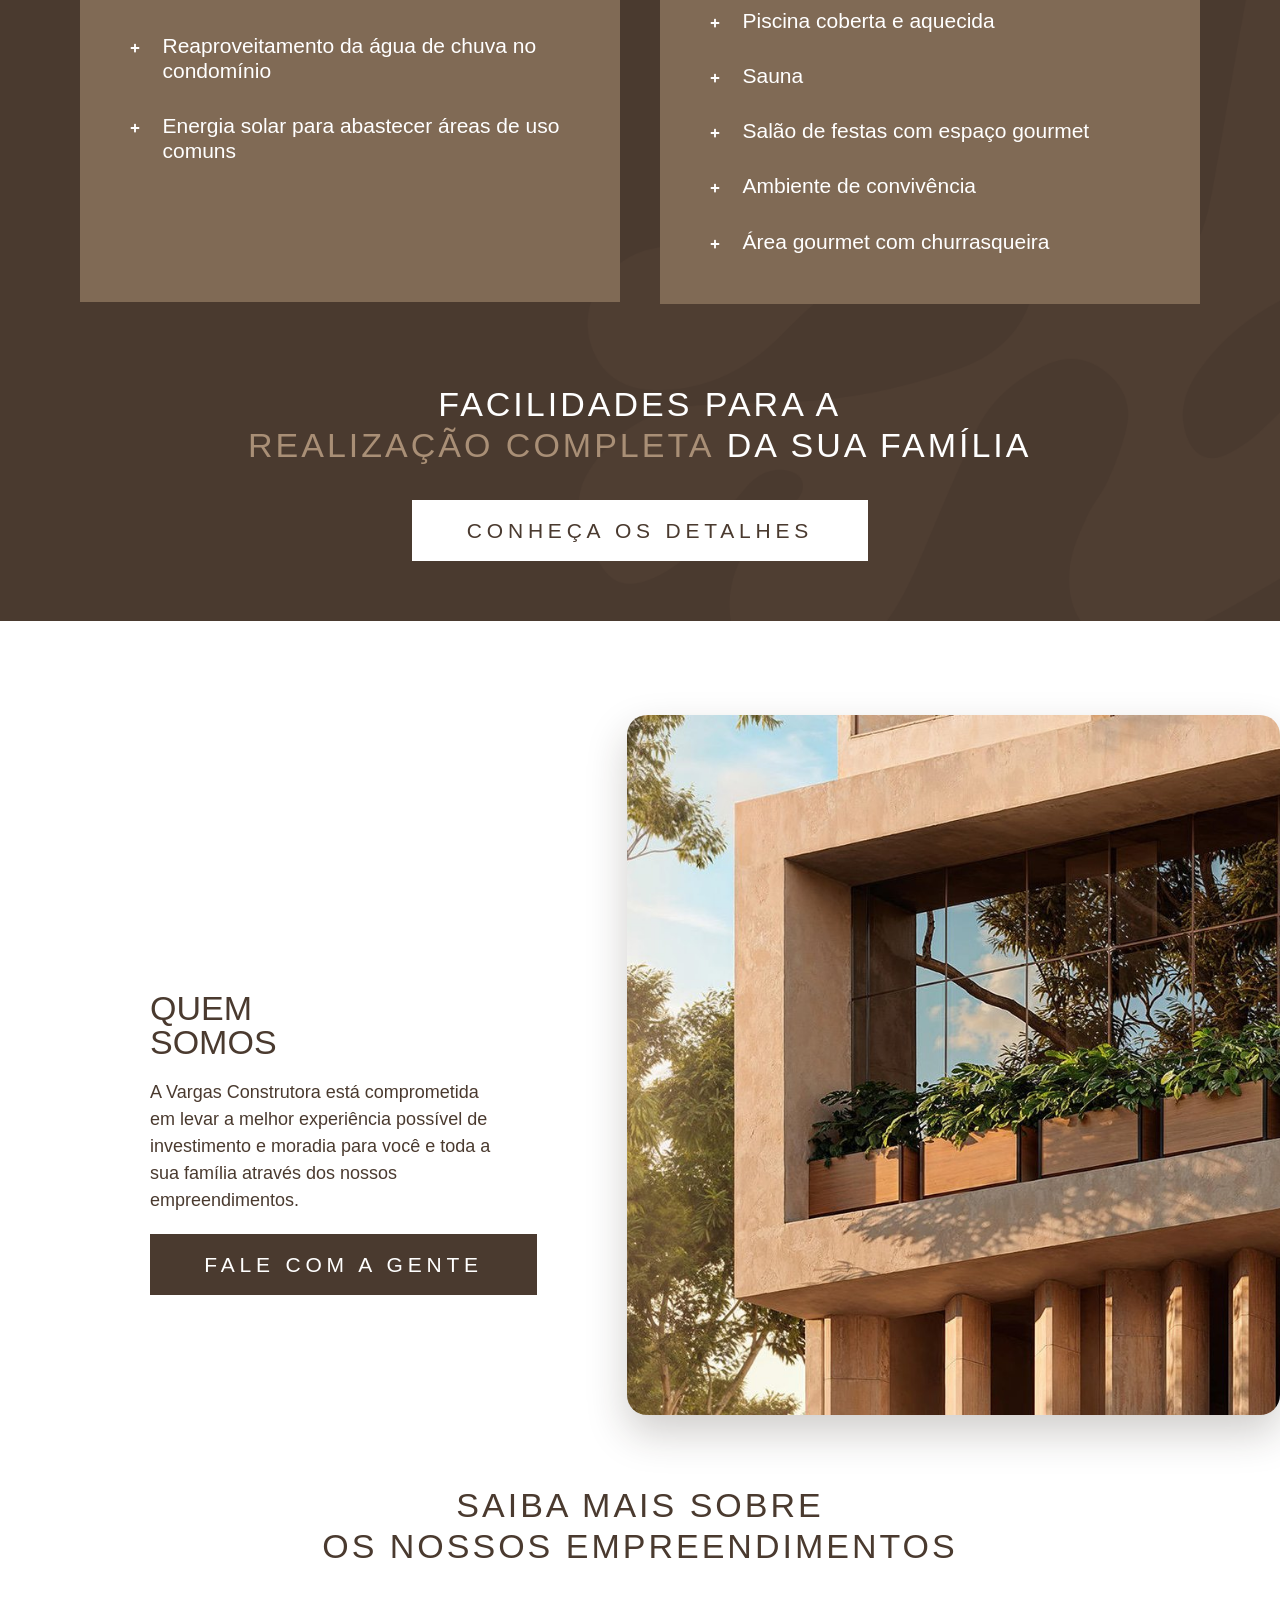
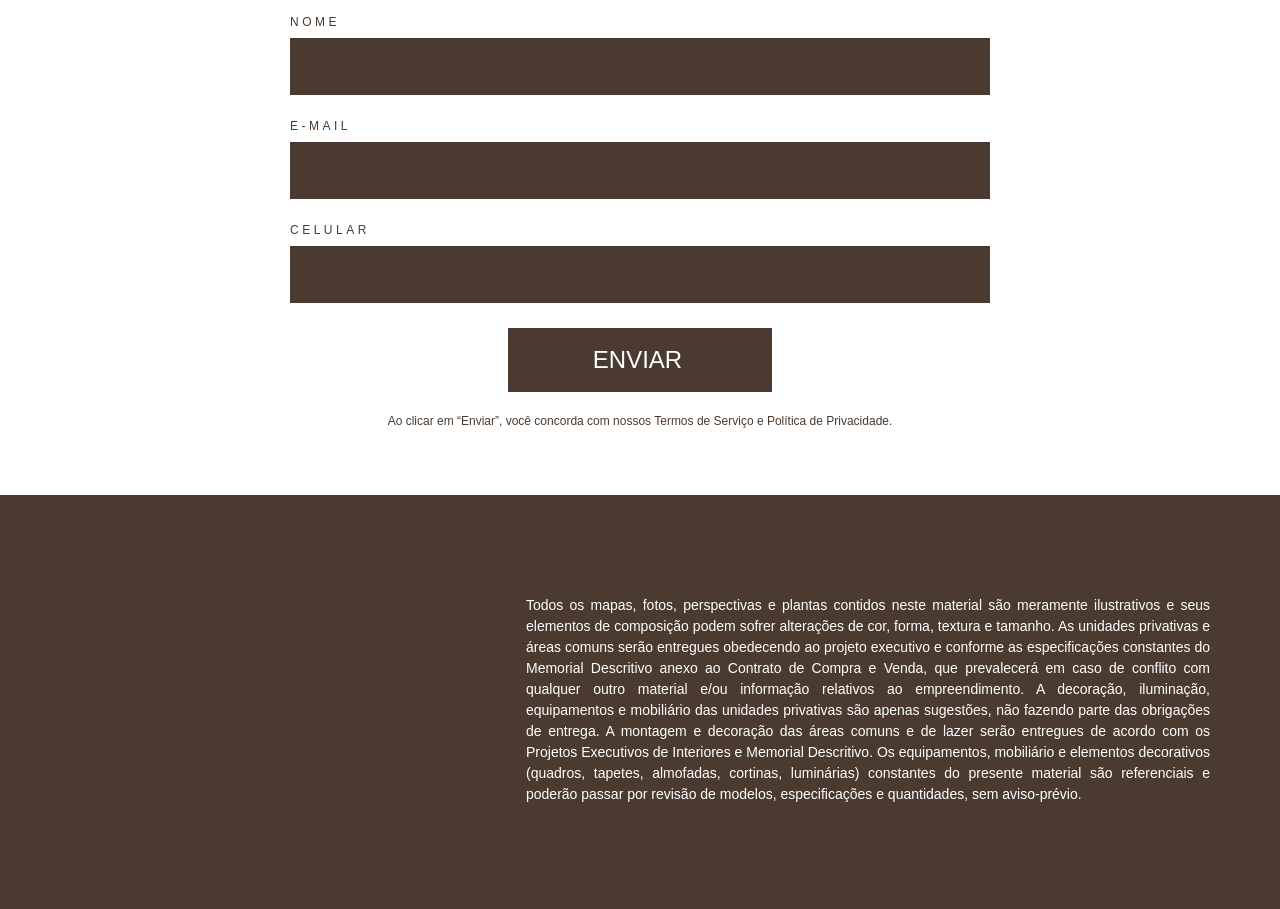
==== commit 2855404b: "fix: remover elemento decorativo sobreposto e arredondar fotos - Remove o elemento 'folha' (Objeto-I" ====
--- a/index.html
+++ b/index.html
@@ -214,8 +214,7 @@
 		<div class="elementor-element elementor-element-84f612a e-flex e-con-boxed e-con e-child" data-id="84f612a" data-element_type="container">
 					<div class="e-con-inner">
 		<div class="elementor-element elementor-element-013e9c3 e-con-full e-flex e-con e-child" data-id="013e9c3" data-element_type="container">
-				<div class="elementor-element elementor-element-f4fc62e elementor-widget elementor-widget-image" data-id="f4fc62e" data-element_type="widget" data-widget_type="image.default">
-															<img decoding="async" width="180" height="262" src="data:image/svg+xml,%3Csvg%20xmlns='http://www.w3.org/2000/svg'%20viewBox='0%200%20180%20262'%3E%3C/svg%3E" class="attachment-full size-full wp-image-156" alt="" data-lazy-src="/wp-content/uploads/2025/03/Objeto-Inteligente-de-Vetor-6.png" /><noscript><img loading="lazy" decoding="async" width="180" height="262" src="wp-content/uploads/2025/03/Objeto-Inteligente-de-Vetor-6.png" class="attachment-full size-full wp-image-156" alt="" /></noscript>															</div>
+				
 		<div class="elementor-element elementor-element-4dbdcbb e-con-full e-flex e-con e-child" data-id="4dbdcbb" data-element_type="container" data-settings="{&quot;background_background&quot;:&quot;classic&quot;}">
 				<div class="elementor-element elementor-element-fa3470c elementor-icon-list--layout-traditional elementor-list-item-link-full_width elementor-widget elementor-widget-icon-list" data-id="fa3470c" data-element_type="widget" data-widget_type="icon-list.default">
 							<ul class="elementor-icon-list-items">
@@ -613,6 +612,16 @@
 .swiper-slide-inner{overflow:hidden;transition:transform 1.5s var(--claude-ease-soft),box-shadow 1.5s var(--claude-ease-soft);}
 .swiper-slide-image{transition:transform 1.6s var(--claude-ease-soft),filter 1.4s ease;will-change:transform;}
 
+/* Cantos arredondados + sombra suave nas fotos principais, pra visual mais premium */
+.swiper-slide-inner{border-radius:16px;}
+.swiper-slide-image{border-radius:16px;}
+.elementor-element-6b08dee img,
+.elementor-element-9998441 img,
+.elementor-element-d44bce5 img{
+  border-radius:20px !important;
+  box-shadow:0 18px 40px rgba(43,32,23,.22) !important;
+}
+
 /* Botão voltar ao topo */
 #claude-back-to-top{position:fixed;right:24px;bottom:100px;width:48px;height:48px;border-radius:50%;background:#4A3A2F;color:#fff;border:none;display:flex;align-items:center;justify-content:center;cursor:pointer;box-shadow:0 6px 20px rgba(74,58,47,.35);opacity:0;visibility:hidden;transform:translateY(16px) scale(.9);transition:opacity .5s var(--claude-ease),transform .5s var(--claude-ease),visibility .5s,background .25s ease,box-shadow .25s ease;z-index:9998;}
 #claude-back-to-top.claude-visible{opacity:1;visibility:visible;transform:translateY(0) scale(1);}
@@ -1100,6 +1109,7 @@
 </script>
 
 
+
 </body>
 </html>
 
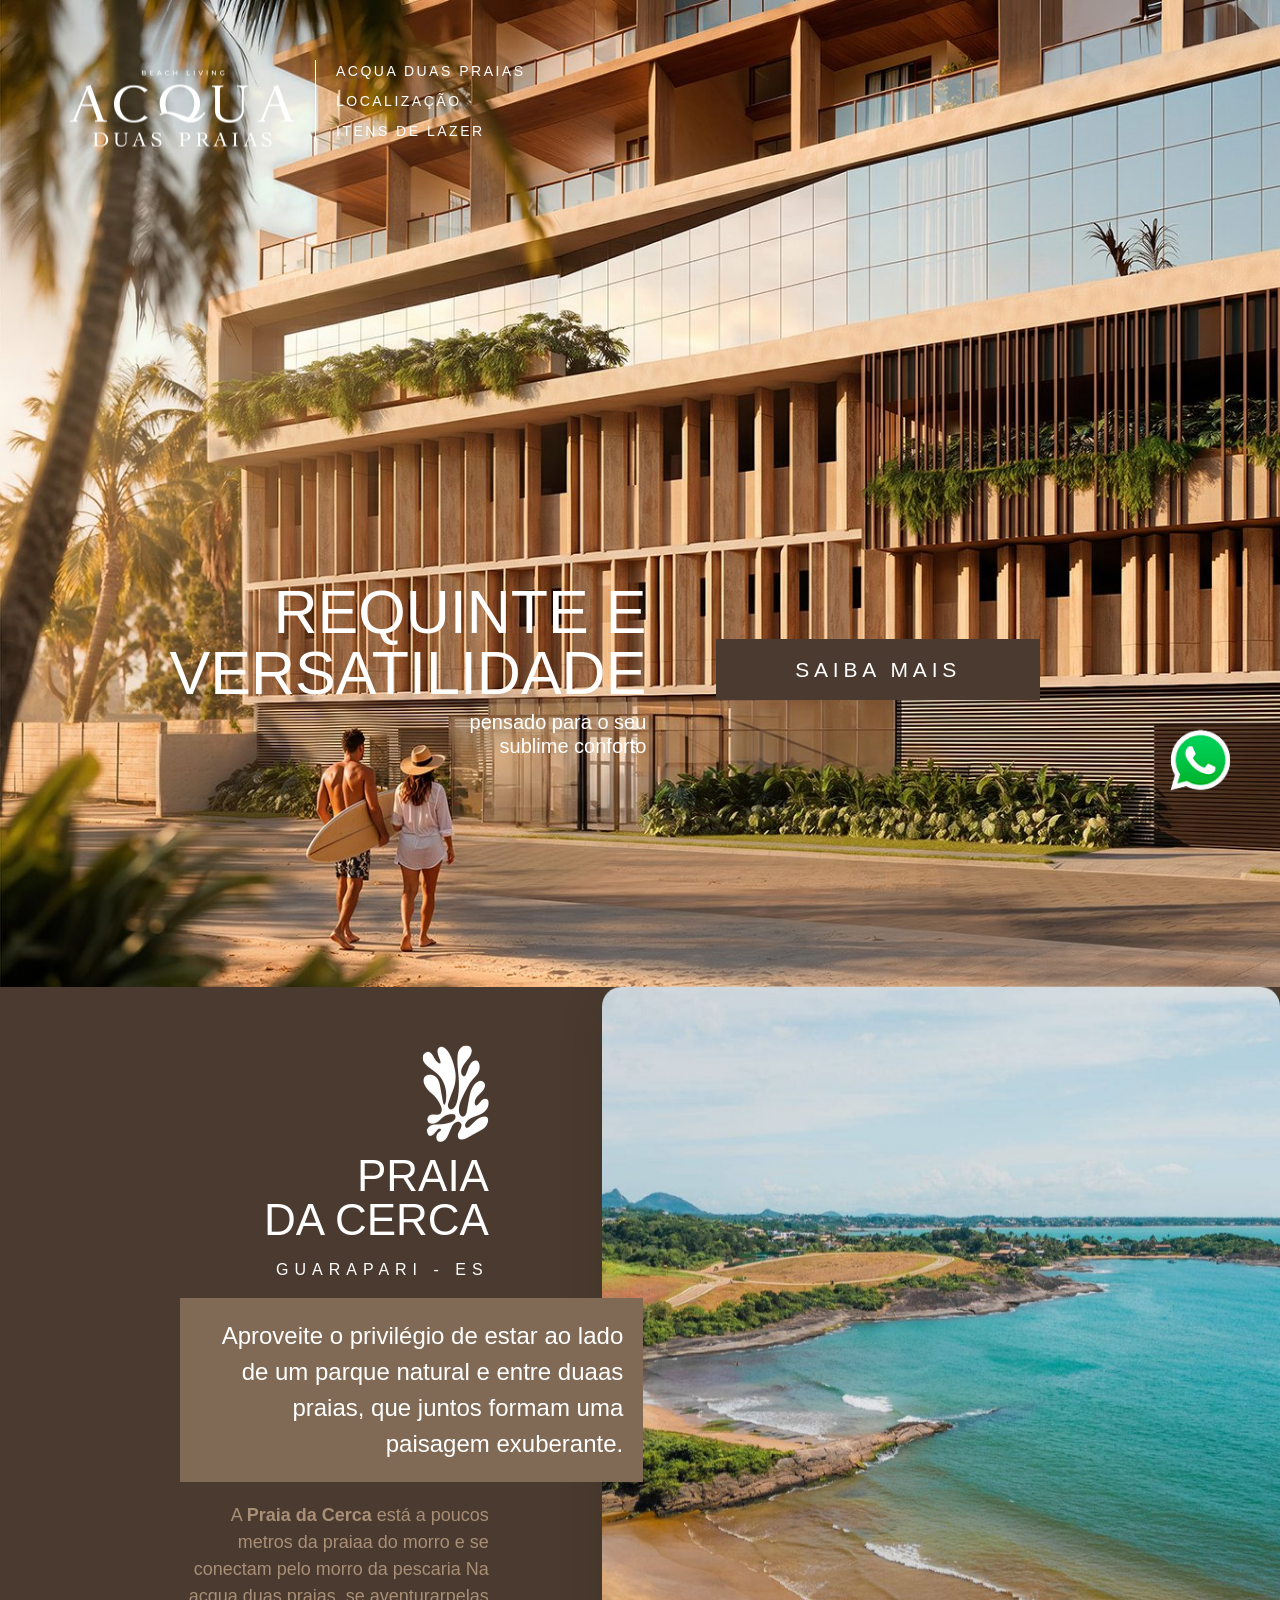
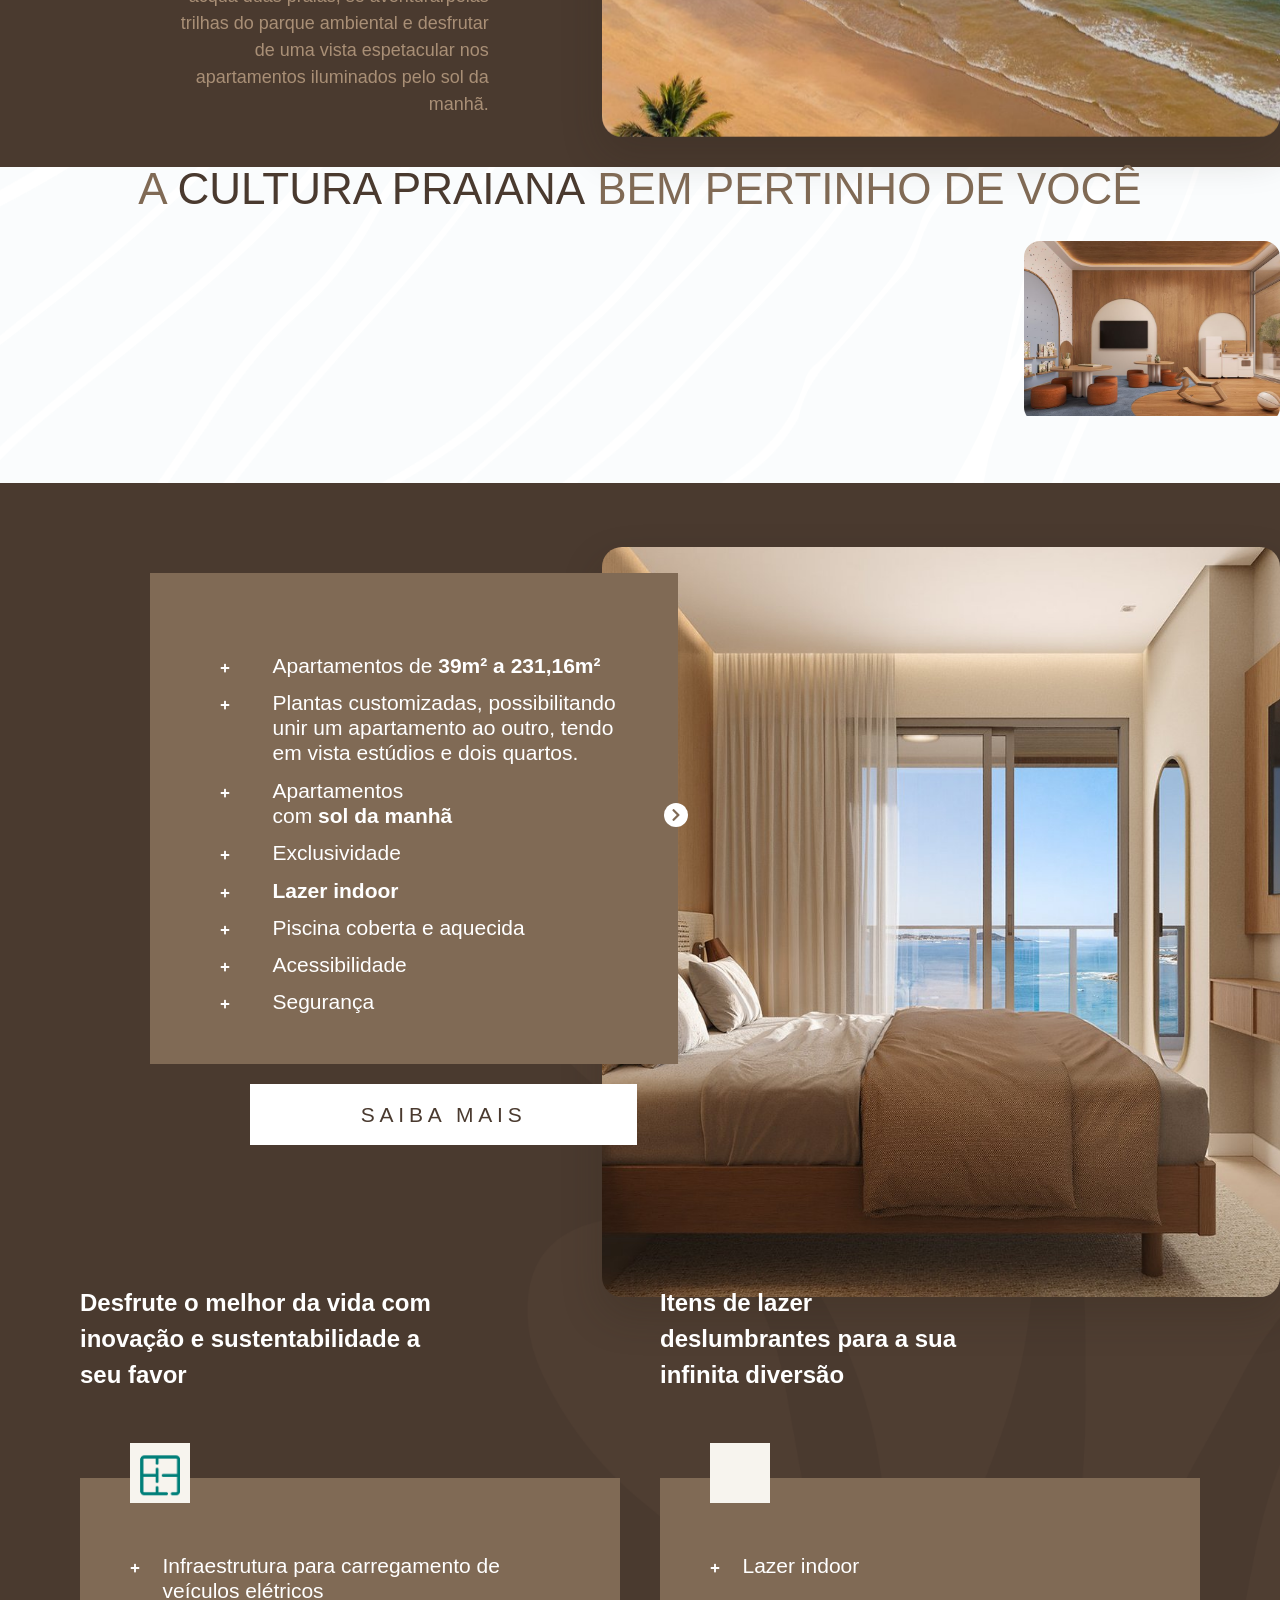
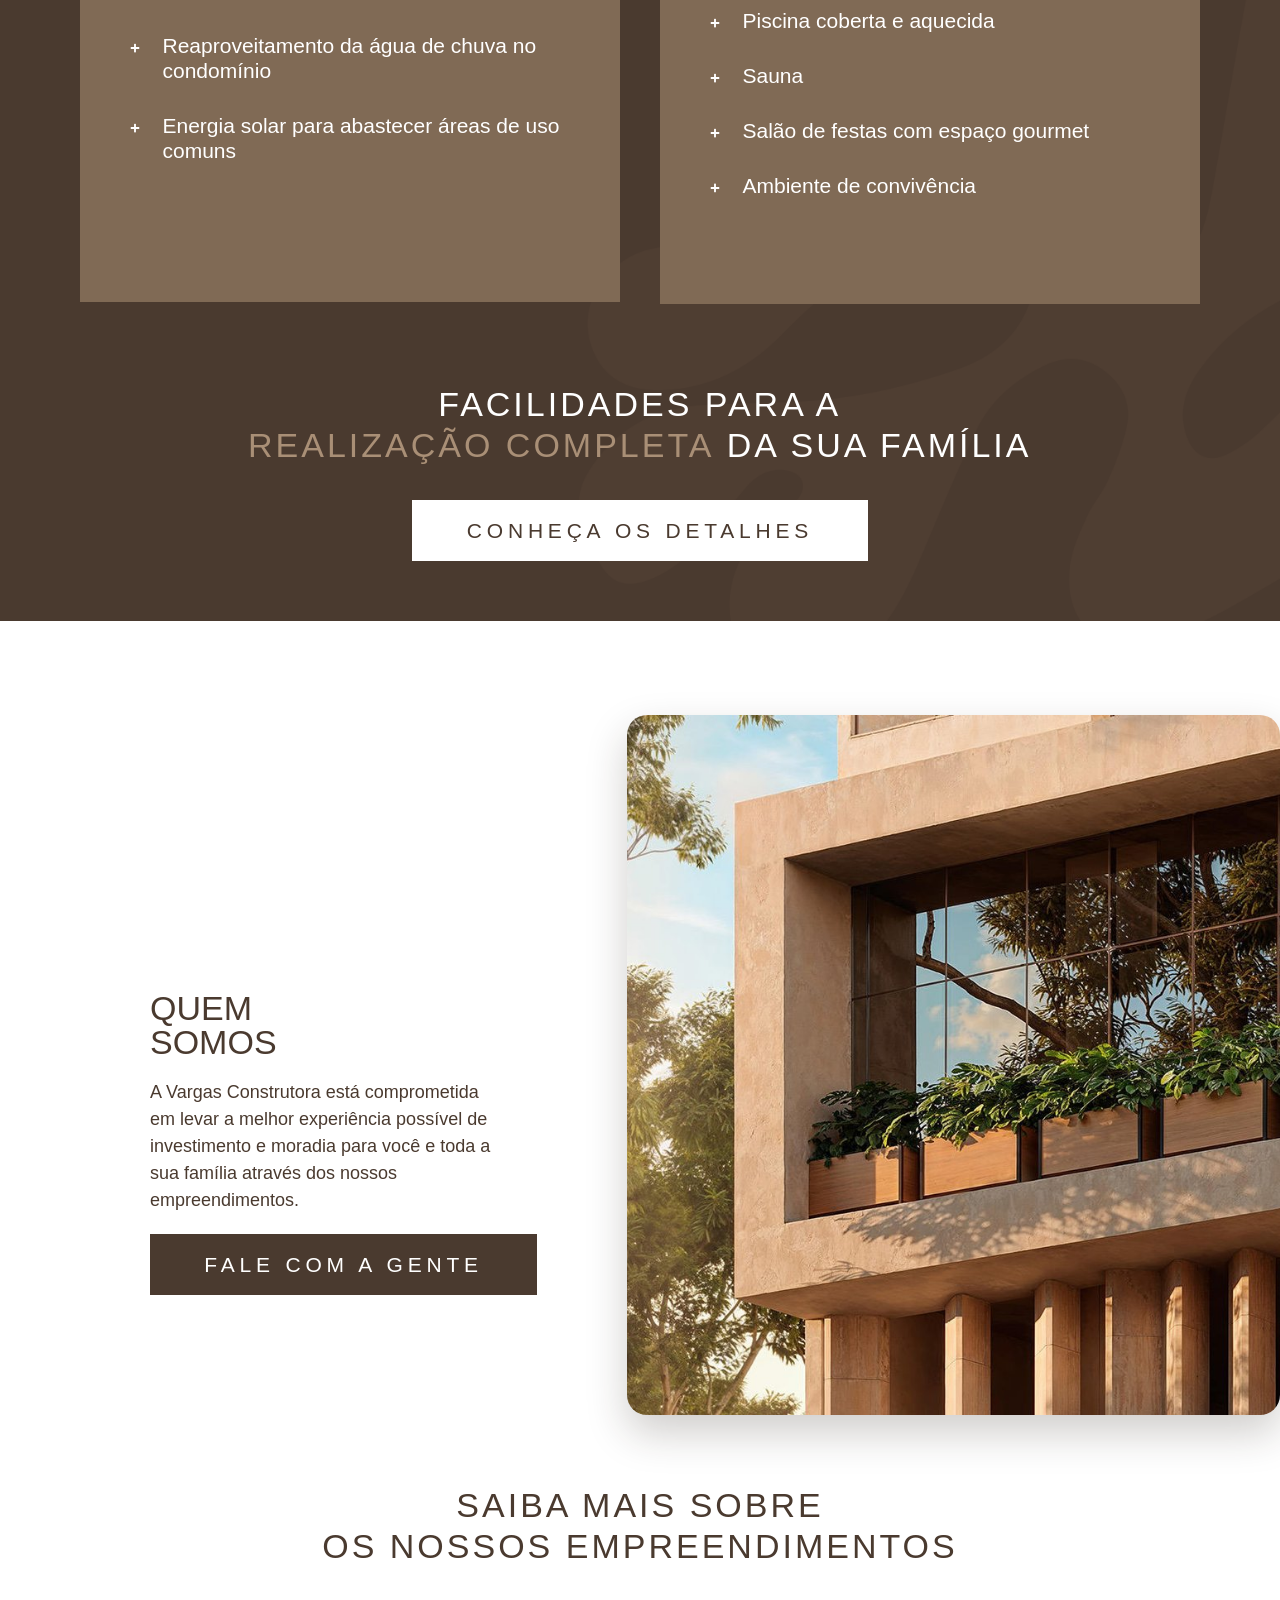
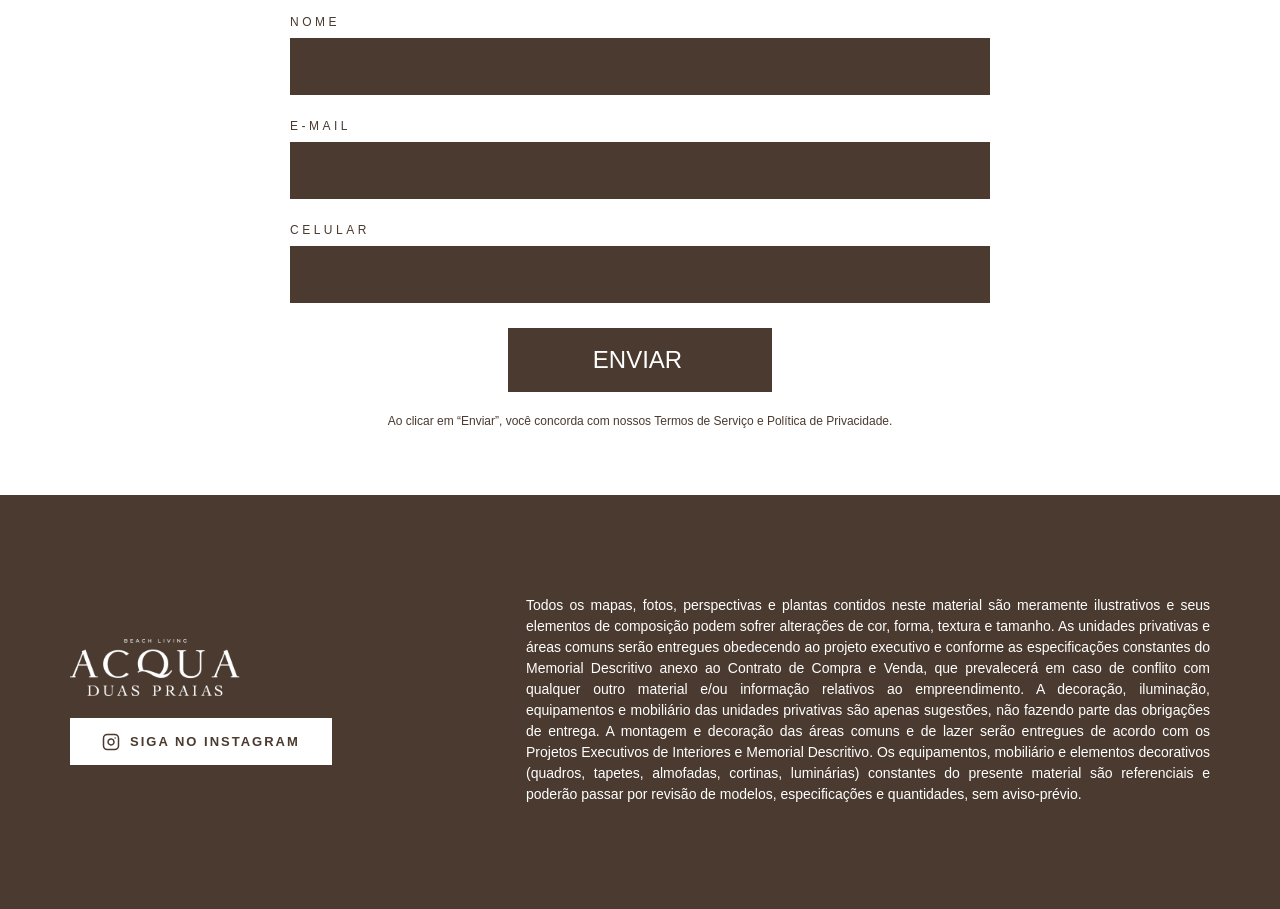
==== commit 54de28c3: "feat: adicionar logo e botão do Instagram no rodapé - Logo do Acqua Duas Praias no canto esquerdo do" ====
--- a/index.html
+++ b/index.html
@@ -433,6 +433,7 @@
 				</div>
 		<div class="elementor-element elementor-element-e2fdbe1 e-flex e-con-boxed e-con e-parent" data-id="e2fdbe1" data-element_type="container" data-settings="{&quot;background_background&quot;:&quot;classic&quot;}">
 					<div class="e-con-inner">
+				<div class="claude-footer-brand"><img src="/wp-content/uploads/2025/03/Objeto-Inteligente-de-Vetor-4.png" alt="Acqua Duas Praias" class="claude-footer-logo"><a href="https://www.instagram.com/vargas_construtora?stkn=MTB1eWp5eGpuNTd0&#038;utm_source=qr" target="_blank" rel="noopener" class="claude-instagram-btn"><svg viewBox="0 0 24 24" fill="none" stroke="currentColor" stroke-width="2" stroke-linecap="round" stroke-linejoin="round"><rect x="2" y="2" width="20" height="20" rx="5"></rect><path d="M16 11.37A4 4 0 1 1 12.63 8 4 4 0 0 1 16 11.37z"></path><line x1="17.5" y1="6.5" x2="17.51" y2="6.5"></line></svg>Siga no Instagram</a></div>
 				<div class="elementor-element elementor-element-f9655e7 elementor-widget__width-initial elementor-widget-tablet__width-inherit elementor-widget elementor-widget-text-editor" data-id="f9655e7" data-element_type="widget" data-widget_type="text-editor.default">
 									<p>Todos os mapas, fotos, perspectivas e plantas contidos neste material são meramente ilustrativos e seus elementos de composição podem sofrer alterações de cor, forma, textura e tamanho. As unidades privativas e áreas comuns serão entregues obedecendo ao projeto executivo e conforme as especificações constantes do Memorial Descritivo anexo ao Contrato de Compra e Venda, que prevalecerá em caso de conflito com qualquer outro material e/ou informação relativos ao empreendimento. A decoração, iluminação, equipamentos e mobiliário das unidades privativas são apenas sugestões, não fazendo parte das obrigações de entrega. A montagem e decoração das áreas comuns e de lazer serão entregues de acordo com os Projetos Executivos de Interiores e Memorial Descritivo. Os equipamentos, mobiliário e elementos decorativos (quadros, tapetes, almofadas, cortinas, luminárias) constantes do presente material são referenciais e poderão passar por revisão de modelos, especificações e quantidades, sem aviso-prévio.</p>								</div>
 				<div class="elementor-element elementor-element-cdb6006 elementor-widget__width-auto elementor-fixed elementor-widget elementor-widget-image" data-id="cdb6006" data-element_type="widget" data-settings="{&quot;_position&quot;:&quot;fixed&quot;}" data-widget_type="image.default">
@@ -622,6 +623,44 @@
   box-shadow:0 18px 40px rgba(43,32,23,.22) !important;
 }
 
+/* ---------- Logo + botão do Instagram no rodapé ---------- */
+.claude-footer-brand{
+  display:flex;flex-direction:column;align-items:flex-start;gap:22px;
+  margin-right:auto;
+  padding-right:20px;
+}
+.claude-footer-logo{
+  width:170px;height:auto;display:block;
+}
+.claude-instagram-btn{
+  display:inline-flex;align-items:center;gap:10px;
+  padding:14px 32px;
+  background:#ffffff;
+  color:#4A3A2F;
+  font-family:"Montserrat", Sans-serif;
+  font-size:13px;font-weight:600;
+  text-transform:uppercase;letter-spacing:2px;
+  text-decoration:none;
+  position:relative;overflow:hidden;
+  transition:transform .35s var(--claude-ease),box-shadow .35s var(--claude-ease);
+}
+.claude-instagram-btn:hover{
+  transform:translateY(-2px);
+  box-shadow:0 10px 26px rgba(0,0,0,.28);
+}
+.claude-instagram-btn svg{width:18px;height:18px;flex-shrink:0;}
+.claude-instagram-btn::after{
+  content:'';position:absolute;top:0;left:-60%;width:40%;height:100%;
+  background:linear-gradient(120deg,transparent,rgba(74,58,47,.15),transparent);
+  transform:skewX(-20deg);
+  transition:left .75s var(--claude-ease);
+  pointer-events:none;
+}
+.claude-instagram-btn:hover::after{left:130%;}
+@media (max-width:767px){
+  .claude-instagram-btn{padding:13px 26px;}
+}
+
 /* Botão voltar ao topo */
 #claude-back-to-top{position:fixed;right:24px;bottom:100px;width:48px;height:48px;border-radius:50%;background:#4A3A2F;color:#fff;border:none;display:flex;align-items:center;justify-content:center;cursor:pointer;box-shadow:0 6px 20px rgba(74,58,47,.35);opacity:0;visibility:hidden;transform:translateY(16px) scale(.9);transition:opacity .5s var(--claude-ease),transform .5s var(--claude-ease),visibility .5s,background .25s ease,box-shadow .25s ease;z-index:9998;}
 #claude-back-to-top.claude-visible{opacity:1;visibility:visible;transform:translateY(0) scale(1);}
@@ -1110,6 +1149,7 @@
 
 
 
+
 </body>
 </html>
 
